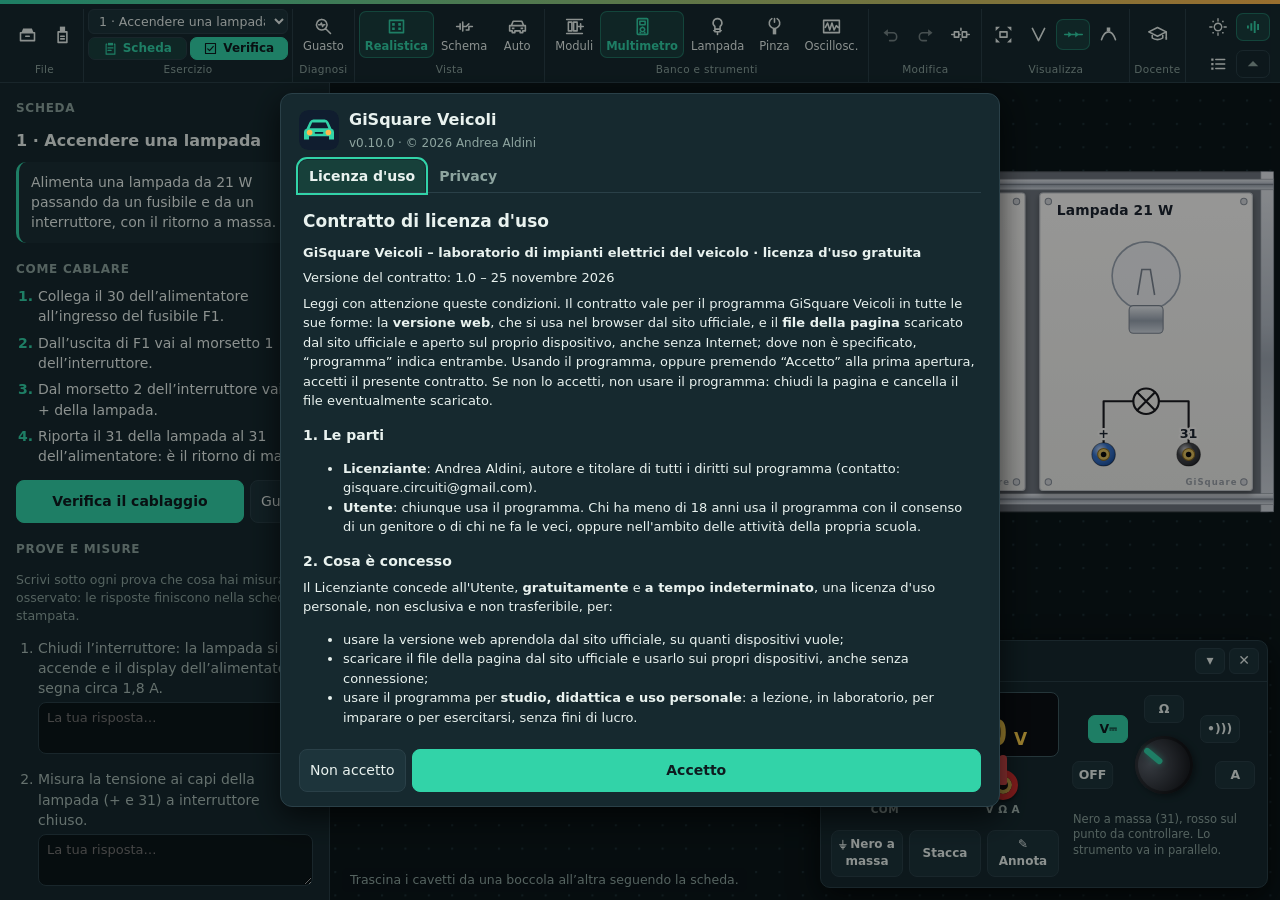
==== app/index.html @ 655cc01d "GiSquare Veicoli 0.10.0: risposte alle prove, oscilloscopio a due canali, suono Co-Authored-By: Clau" ====
<!doctype html>
<html lang="it">
  <head>
<!-- GiSquare Veicoli 0.10.0 · © 2026 Andrea Aldini · Tutti i diritti riservati · Licenza d'uso: LICENSE.md -->
    <meta charset="UTF-8" />
    <meta name="viewport" content="width=device-width, initial-scale=1.0" />
    <title>GiSquare Veicoli</title>
    <script type="module" crossorigin>const _0x54a1e1=_0x36e6;(function(_0x38e511,_0x1a0e41){const _0x8df6f1=_0x36e6,_0x3f7968=_0x38e511();while(!![]){try{const _0x5b4f5c=parseInt(_0x8df6f1(0x7f9))/0x1+-parseInt(_0x8df6f1(0x332))/0x2+-parseInt(_0x8df6f1(0xbd6))/0x3*(parseInt(_0x8df6f1(0x378))/0x4)+-parseInt(_0x8df6f1(0xb23))/0x5*(-parseInt(_0x8df6f1(0xca0))/0x6)+parseInt(_0x8df6f1(0xc8f))/0x7*(parseInt(_0x8df6f1(0x585))/0x8)+-parseInt(_0x8df6f1(0x656))/0x9*(-parseInt(_0x8df6f1(0x963))/0xa)+-parseInt(_0x8df6f1(0x7e3))/0xb;if(_0x5b4f5c===_0x1a0e41)break;else _0x3f7968['push'](_0x3f7968['shift']());}catch(_0x29eff6){_0x3f7968['push'](_0x3f7968['shift']());}}}(_0x425e,0x85eca));var Oo=Object[_0x54a1e1(0x5d2)],qo=(_0x1924e4,_0x3e9d78,_0x54c6f8)=>_0x3e9d78 in _0x1924e4?Oo(_0x1924e4,_0x3e9d78,{'enumerable':!0x0,'configurable':!0x0,'writable':!0x0,'value':_0x54c6f8}):_0x1924e4[_0x3e9d78]=_0x54c6f8,m=(_0x318d1b,_0x186d51,_0x2baa2b)=>qo(_0x318d1b,typeof _0x186d51!=_0x54a1e1(0xb0e)?_0x186d51+'':_0x186d51,_0x2baa2b);function Vo(_0x50da48,_0x5f530d){const _0x4baf3e=_0x54a1e1,_0x1f5e3a=_0x5f530d[_0x4baf3e(0x4ec)],_0x1d2380=_0x50da48[_0x4baf3e(0x8cd)](_0x240d78=>Float64Array[_0x4baf3e(0x34f)](_0x240d78)),_0x89e12=Float64Array[_0x4baf3e(0x34f)](_0x5f530d);for(let _0xc9acdc=0x0;_0xc9acdc<_0x1f5e3a;_0xc9acdc++){let _0x99aff9=_0xc9acdc,_0x2bad2c=Math[_0x4baf3e(0x798)](_0x1d2380[_0xc9acdc][_0xc9acdc]);for(let _0x330eb7=_0xc9acdc+0x1;_0x330eb7<_0x1f5e3a;_0x330eb7++){const _0x3769ce=Math['abs'](_0x1d2380[_0x330eb7][_0xc9acdc]);_0x3769ce>_0x2bad2c&&(_0x2bad2c=_0x3769ce,_0x99aff9=_0x330eb7);}if(_0x2bad2c<1e-300)throw new Error('Matrice\x20singolare:\x20circuito\x20non\x20risolvibile');if(_0x99aff9!==_0xc9acdc){[_0x1d2380[_0xc9acdc],_0x1d2380[_0x99aff9]]=[_0x1d2380[_0x99aff9],_0x1d2380[_0xc9acdc]];const _0x47f796=_0x89e12[_0xc9acdc];_0x89e12[_0xc9acdc]=_0x89e12[_0x99aff9],_0x89e12[_0x99aff9]=_0x47f796;}for(let _0x56a65b=_0xc9acdc+0x1;_0x56a65b<_0x1f5e3a;_0x56a65b++){const _0x5c94a2=_0x1d2380[_0x56a65b][_0xc9acdc]/_0x1d2380[_0xc9acdc][_0xc9acdc];if(_0x5c94a2!==0x0){for(let _0x3cdcd1=_0xc9acdc;_0x3cdcd1<_0x1f5e3a;_0x3cdcd1++)_0x1d2380[_0x56a65b][_0x3cdcd1]-=_0x5c94a2*_0x1d2380[_0xc9acdc][_0x3cdcd1];_0x89e12[_0x56a65b]-=_0x5c94a2*_0x89e12[_0xc9acdc];}}}for(let _0x5c9923=_0x1f5e3a-0x1;_0x5c9923>=0x0;_0x5c9923--){let _0x27b4ee=_0x89e12[_0x5c9923];for(let _0x5d653f=_0x5c9923+0x1;_0x5d653f<_0x1f5e3a;_0x5d653f++)_0x27b4ee-=_0x1d2380[_0x5c9923][_0x5d653f]*_0x89e12[_0x5d653f];_0x89e12[_0x5c9923]=_0x27b4ee/_0x1d2380[_0x5c9923][_0x5c9923];}return _0x89e12;}const Ce='0',No=0x1e;class fa{constructor(_0x27373b=1e-9){const _0x1d652d=_0x54a1e1;m(this,_0x1d652d(0x855),[]),m(this,_0x1d652d(0xade),new Map()),m(this,_0x1d652d(0x700),0x0),this[_0x1d652d(0x6a1)]=_0x27373b;}['aggiungi'](_0x5e2654){const _0x1d9ef9=_0x54a1e1;if(this[_0x1d9ef9(0x855)][_0x1d9ef9(0xaa7)](_0x4009cd=>_0x4009cd['id']===_0x5e2654['id']))throw new Error(_0x1d9ef9(0xa7a)+_0x5e2654['id']);this['componenti'][_0x1d9ef9(0x4cf)](_0x5e2654);for(const _0x598899 of _0x5e2654['nodi'])_0x598899!==Ce&&!this['indici']['has'](_0x598899)&&this[_0x1d9ef9(0xade)]['set'](_0x598899,this['indici'][_0x1d9ef9(0x258)]);return _0x5e2654;}get[_0x54a1e1(0x4ba)](){const _0x2d2d33=_0x54a1e1;let _0x197c22=0x1/0x0;for(const _0x5aba36 of this[_0x2d2d33(0x855)])_0x5aba36[_0x2d2d33(0x4ba)]&&_0x5aba36[_0x2d2d33(0x4ba)]<_0x197c22&&(_0x197c22=_0x5aba36[_0x2d2d33(0x4ba)]);return _0x197c22;}get[_0x54a1e1(0x769)](){const _0x34a983=_0x54a1e1;return[Ce,...this[_0x34a983(0xade)][_0x34a983(0xc65)]()];}[_0x54a1e1(0xc26)](_0x4fdeed){const _0x25504d=_0x54a1e1;return _0x4fdeed===Ce||this['indici'][_0x25504d(0xc8b)](_0x4fdeed);}[_0x54a1e1(0x834)](_0x42c19e){const _0x13418d=_0x54a1e1,_0xb15fd4=this['componenti']['find'](_0xec1b=>_0xec1b['id']===_0x42c19e);if(!_0xb15fd4)throw new Error(_0x13418d(0x5e8)+_0x42c19e);return _0xb15fd4;}[_0x54a1e1(0x992)](_0x153283=[]){const _0x176072=_0x54a1e1,_0x31c8e2=_0xd8ca23=>{const _0x58c17e=_0x36e6;if(_0xd8ca23===Ce)return-0x1;const _0x20a3b5=this[_0x58c17e(0xade)][_0x58c17e(0xa5b)](_0xd8ca23);if(_0x20a3b5===void 0x0)throw new Error('Nodo\x20sconosciuto:\x20'+_0xd8ca23);return _0x20a3b5;};for(const _0x442fb9 of _0x153283)for(const _0x4e139e of _0x442fb9[_0x176072(0x769)])_0x31c8e2(_0x4e139e);const _0x5d740c=this[_0x176072(0xade)][_0x176072(0x258)],_0x8b35bb=[...this['componenti'],..._0x153283],_0x5c327d=_0x8b35bb[_0x176072(0x5f2)](_0x544bf0=>_0x544bf0['correggi']);let _0x1ebf5d=()=>0x0;for(let _0x9ed4fb=0x0;_0x9ed4fb<No;_0x9ed4fb++){_0x1ebf5d=this['soluzione'](_0x5d740c,_0x8b35bb,_0x31c8e2);let _0xa987d1=!0x1;for(const _0x2ca08d of _0x5c327d)_0x2ca08d[_0x176072(0x452)](_0x1ebf5d)&&(_0xa987d1=!0x0);if(!_0xa987d1)break;}return _0x1ebf5d;}[_0x54a1e1(0xbf0)](_0x20e84b,_0x40701b,_0x1528f3){const _0x4c2092=_0x54a1e1,_0x15e14e=Array[_0x4c2092(0x34f)]({'length':_0x20e84b},()=>new Float64Array(_0x20e84b)),_0x7c8226=new Float64Array(_0x20e84b),_0xc98d86={'conduttanza'(_0x375755,_0xa08ce6,_0x49f2b3){const _0x40bd3e=_0x1528f3(_0x375755),_0x219e1c=_0x1528f3(_0xa08ce6);_0x40bd3e>=0x0&&(_0x15e14e[_0x40bd3e][_0x40bd3e]+=_0x49f2b3),_0x219e1c>=0x0&&(_0x15e14e[_0x219e1c][_0x219e1c]+=_0x49f2b3),_0x40bd3e>=0x0&&_0x219e1c>=0x0&&(_0x15e14e[_0x40bd3e][_0x219e1c]-=_0x49f2b3,_0x15e14e[_0x219e1c][_0x40bd3e]-=_0x49f2b3);},'inietta'(_0x2fb267,_0x229862){const _0x8a32be=_0x1528f3(_0x2fb267);_0x8a32be>=0x0&&(_0x7c8226[_0x8a32be]+=_0x229862);}};for(let _0x2ec737=0x0;_0x2ec737<_0x20e84b;_0x2ec737++)_0x15e14e[_0x2ec737][_0x2ec737]+=this[_0x4c2092(0x6a1)];for(const _0x224f19 of _0x40701b)_0x224f19[_0x4c2092(0x4e0)](_0xc98d86);const _0xe3931=_0x20e84b>0x0?Vo(_0x15e14e,_0x7c8226):new Float64Array(0x0);return _0x3b52f7=>{const _0x472a0e=_0x1528f3(_0x3b52f7);return _0x472a0e<0x0?0x0:_0xe3931[_0x472a0e];};}[_0x54a1e1(0x53e)](_0x397993,_0x556003=[]){const _0x330d1f=_0x54a1e1;var _0x48e244,_0x349b3a;const _0x3f82cd=this[_0x330d1f(0x992)](_0x556003);for(const _0x5a83f8 of this[_0x330d1f(0x855)])(_0x48e244=_0x5a83f8['aggiorna'])==null||_0x48e244['call'](_0x5a83f8,_0x397993,_0x3f82cd);for(const _0x1da271 of _0x556003)(_0x349b3a=_0x1da271['aggiorna'])==null||_0x349b3a[_0x330d1f(0x31e)](_0x1da271,_0x397993,_0x3f82cd);return this[_0x330d1f(0x700)]+=_0x397993,_0x3f82cd;}}function _0x36e6(_0x190272,_0x29c282){const _0x425e43=_0x425e();return _0x36e6=function(_0x36e694,_0x4186eb){_0x36e694=_0x36e694-0x116;let _0x3f63b9=_0x425e43[_0x36e694];if(_0x36e6['pkczPf']===undefined){var _0x33b9d7=function(_0x1924e4){const _0x3e9d78='abcdefghijklmnopqrstuvwxyzABCDEFGHIJKLMNOPQRSTUVWXYZ0123456789+/=';let _0x54c6f8='',_0x318d1b='';for(let _0x186d51=0x0,_0x2baa2b,_0x50da48,_0x5f530d=0x0;_0x50da48=_0x1924e4['charAt'](_0x5f530d++);~_0x50da48&&(_0x2baa2b=_0x186d51%0x4?_0x2baa2b*0x40+_0x50da48:_0x50da48,_0x186d51++%0x4)?_0x54c6f8+=String['fromCharCode'](0xff&_0x2baa2b>>(-0x2*_0x186d51&0x6)):0x0){_0x50da48=_0x3e9d78['indexOf'](_0x50da48);}for(let _0x1f5e3a=0x0,_0x1d2380=_0x54c6f8['length'];_0x1f5e3a<_0x1d2380;_0x1f5e3a++){_0x318d1b+='%'+('00'+_0x54c6f8['charCodeAt'](_0x1f5e3a)['toString'](0x10))['slice'](-0x2);}return decodeURIComponent(_0x318d1b);};_0x36e6['hfVIqt']=_0x33b9d7,_0x190272=arguments,_0x36e6['pkczPf']=!![];}const _0x3c25be=_0x425e43[0x0],_0xb0116c=_0x36e694+_0x3c25be,_0x5cc8e6=_0x190272[_0xb0116c];return!_0x5cc8e6?(_0x3f63b9=_0x36e6['hfVIqt'](_0x3f63b9),_0x190272[_0xb0116c]=_0x3f63b9):_0x3f63b9=_0x5cc8e6,_0x3f63b9;},_0x36e6(_0x190272,_0x29c282);}const J=1e-12;class ai{constructor(_0x25cb50,_0x1f97e5,_0xb56230){this['id']=_0x25cb50,this['a']=_0x1f97e5,this['b']=_0xb56230;}get['nodi'](){return[this['a'],this['b']];}[_0x54a1e1(0x4e0)](_0x2e1a17){const _0x25d829=_0x54a1e1;_0x2e1a17['conduttanza'](this['a'],this['b'],this[_0x25d829(0x9a9)]());}['corrente'](_0x3251e3){const _0x32fa6b=_0x54a1e1;return(_0x3251e3(this['a'])-_0x3251e3(this['b']))*this[_0x32fa6b(0x9a9)]();}}function _0x425e(){const _0x5716f0=['CM90yxrLkdmYidGXnca0odCP','yxv0BY1SzxzH','[base64]','DhjHBNnSyxrLkdaGltiP','su5wlKHwkW','ntyGzgvSBokaMwLUDgvYCNv0Dg9YzsbSDwnP','CgXHEwjHy2TsyxrL','yw5UDwXSyq','yM9Jy29SyvnVDhrVu2nOzxjTBW','rKfstY1ewa','yMfUy28','twfZC2u6igjHDhrLCMLHigrHideYifySihbHy2nVlcbPBNzLCNrLCIbLierdlurdigfSidmXlIbm4OczywX0ysb0zw5ZAw9UzsbPBNzLy2uGW6GGAxnVBgf0ysbKywXSysbJyxjYB3P6zxjPys4','q29UigXHigzYzwnJAweGAw5ZzxjPDgeGC3vSidq5ysbZAsbTAxn1CMfUBYbZzw1WCMuGmcbwicHHBgZIGjLVC2nPBgXVC2nVCgLVig5LC3n1BIbPBxb1BhnVks4','[base64]','y3jLyq','CgL1','twLZDxjHigLSidq5ysbJB24GAwWGBxvSDgLTzxrYBYbPBIbwoIbSysbSzxr0DxjHignHBwjPysbHig9NBMKGBgfTCgvNz2LVlG','BgLUAW','y2XPy2nHyMLSzq','zMvYBw8GzNvVCMKGCMLWB3nV','DgvTCa','twLZDxjHigXHihrLBNnPB25Lihn1BcbhmsbHidiWiguGysa5mcdcSem6ignHBwjPysbWzxjJAmoPigLSihnLBNnVCMuGzsbSBYbZDhj1BwvUDg8GzM9YBwfUBYb1BIbWyxj0AxrVCMuU','pgGZpLjLz2LZDhjVigrLBgXLig1PC3vYztWVAdm+','w2rHDgeTy29Tyw5KB10','tteWidrHnIa2idaGmsaWic4WmsaWie0Xnc41ide0lJvmmJaGmJaGttCGmtbOnG','C2v0uhjVCgvYDhK','lMvSzw5JBY1NDwfZDgK','DxnJAxrHqwnJzxnH','su5huKvtu08','CgfYC2u','z1rLBNnPB25P','[base64]','ideWmca5ocK','Cg9ZDg8TzM9Uzg8','i2zMyZG1nW','igXHBxbLz2DPyw5VihbPW7KGDMvSB2nPigrLBcbUB3jTywXLlG','pc9ZCgfUpJXIigLKpsj0zw1WBY12zxjPzMLJysi+','u3vSignYDxnJB3r0BYbHihnPBMLZDhjHigrLBcb2B2XHBNrLlcbVChb1CMuGC3vSBgeGBgv2ysbKzwWGzgv2Aw9SDwnPlG','BMfTzwrjDgvT','yMf0DgvYAweTC29SzMf0yxrH','q0Xbq1nptI4R','u29ZDgL0DwLYzsaOzsbWCM9NCMfTBwfYzsKGBgeGy2vUDhjHBgLUytSGChjPBweGDMvYAwzPy2fYzsbJAguGBM9UignPihnPysb1BIbJB3j0BYbZDwWGy2LYy3vPDg8GzgvSBgeGBgfTCgfKysbJAguGBokaMwfIyMLHigrHBM5Lz2DPyxrHlG','pc9WpJWVzgv0ywLSCZ4','iI8+','z2v0ug9PBNrbDeXLBMD0Aa','zw50CMLLCW','yxr0ywnJBW','q29UigXHihbPBNPHignVBMzYB250ysbSysbJB3jYzw50zsbZDwWGy2f2BYa0ocSGzgvSierdlurdiguGCxvLBgXHihn1BcaXmIS6igeGCgfYAxtdOcbKAsbWB3rLBNPHlcbHidq4ifyGBgeGy29YCMvUDguGW6GGy2LYy2eGDw4GCxvHCNrVlG','Aw5JBhvKzxm','icaGqIa','AwnVBMeTC3bPysbPy29Uys1Iyxr0zxjPyq','DgvTyq','u3vSigjYywnJAw9SBYbKzwXSysbWB3j0ysbVihn1BgXHignVBNnVBguGy2vUDhjHBguU','CMvSzq','yxv0BY1NCMLNBgLH','q29Tyw5KAq','rg9WBYbSysbTzxnZysbPBIbZAwn1CMv6EMeSigXHihnWAw5HigrPihnLCNzPEMLVihrVBhrHigrHBcb2zwLJB2XViguGBwLZDxjHDgeGAw4GZQKGC2vNBMeGWQTptmk7igLUDMvJzsbKAsbXDwfZAsaWim6PlG','Cg9YDge','tgeGDMvUDg9SysbUB24Gz2LYysbLigLSigz1C2LIAwXLigrLBgXHihzLBNrVBgeGyNj1y2LHigrPig51B3zVigfWCgvUysbZB3n0Axr1AxrVlG','lMXLz2fSzs10zxn0BW','nJm5ndvcD0H3Cg0','C2HVD1nHDMvgAwXLugLJA2vY','q29UDgf0Dg8GntzHigrLBcbKzxzPB2X1y2KGzgLMzxr0B3nV','Ahr0Chm6lY9NAxnXDwfYzwnPCMn1AxrPlMDPDgH1yI5PBY9hAvnXDwfYzvzLAwnVBgKVyxbWlW','Bw92zvrV','q29Tyw5KysbHBMfIyMfNBgLHBNrPiguGywjIywDSAwfUDgKGy29Uigr1zsbYzwZdQdOGBokaMwLUDgvYCNv0Dg9YzsbSDwnPiguGAwWGzgv2Aw9SDwnPihbVCNrHBM8GC29SBYbSysbJB3jYzw50zsbKzwXSzsbIB2jPBMuU','twfUy2eGDw4Gy29SBgvNyw1LBNrVoIa','tteXmIWXmJiGtde1mcWXmJi','tfvdss4Zma','B21ICMe','qMXVy2nOzxr0BYbKAsbHy2nLBNnPB25L','Cg9PBNrLCKLK','sw50zxjYDxr0B3jLigDLBMvYAwnVigeGzhvLihbVC2L6Aw9UAtOGy2XPyYbWzxiGyxbYAxjLig8Gy2HPDwrLCMuU','B2nJDxbHDg8','cIaGicaGidXKAxyGy2XHC3m9iNnJAgvKys1HDxrVlxrLC3rHiJ48yJ4','u3bPysbKAsbYAwnHCMLJyq','BgLIzxjV','z2L1','tti0la','AuLUz3jLC3nV','y29TChm','[base64]','q29Tyw5KBYb0zxjNAwnYAxn0ywXSBW','ieW2mcWXotyGtdG4lde5nIbnmteYlde5nIbmmtqWlde5nIbmmtqWla','lMnOAxvKAsWGlNbVC3rVlcaUyw5LBgXVlwfNz2fUy2LVlcaUC2vNBM8TCgLUEMe','uMnHCMLJyq','C29SDxPPB25L','C3bSAxq','[base64]','BLjewq','sZeUmZa','y2fYyNvYyw50zq','ywX0zxjUyxrVCMu','y2XHy3nVBI1ZCgLYywXL','DhjHBNnSyxrLka','i2rSzY1NDwfZDgK','C2nHDg9Syq','Bwv0yuTLEq','uMvZAxn0zw56ysbKAsbWCMvJyxjPy2eGAw50zxjYB3r0yq','twfUB2rVCgvYysaO','yxv0BY1JB3bYAw1VENPV','CxvHBMrVqw5UB3rH','ywDNAxvUz2K','zMLSzq','y29UC2vNBMe','y2f2BY1IB3jKBW','ywXPBwvUDgf0B3jL','uJuZqG','i3nLBc1JB21WB25LBNrL','CMvMu3rYDw1LBNrP','qsbWDwXZyw50zsbYAwXHC2nPyxrVig1PC3vYysbnmsbLie0YihjPC3bLDhrVigeGBwfZC2e6idaGvIbZDsbLBNrYyw1IAs4GswWGBw90B3jLimoOignVCNrVy2LYy3vPDgf0BYbHig1HC3nHiguGCMvZDgeGzNjLBMf0BY4','DgvYBw8','r1nwlq','u29ZDgL0DwLYzsbS4Oczyxz2AxnHDg9YzsbHy3vZDgLJBY4','q29UDgLUDwL0W6a','DgLWAq','Bw9ZDhjHu2nOzwrH','C3bPBM90Dg8','q29UigLSihrLCM1Vy29UDgf0Dg8Gy2HPDxnVlcbZDwWGkYbKzwXSysb2zw50B2XHignPihnVBM8GmtiGvIbLigLSidmXimoOigeGBwfZC2eU','zgvZy3jPDMLoB2rV','quLs4OIs','i2j0BI1Zy2HLzge','lMXPCY1VCMu','BgLUzwfYr3jHzgLLBNq','tteYnsWYmdaGtde0msWXnZa','pc9ZCgfUpJXZCgfUignSyxnZpsj0lxn1BIi+','i2j0BI10zw1H','ttiGmtjOmYbnnsa5Adv2nKG1EIbnmtaGmtjOms41ie0YmIaXmMGTmYbnmtqGowG1DJzOltv6ie0XmI41idD2ltiGtteYlJuGmtL2lti','C3rYB2TLuMvJDa','yxv0BY1IBg9Jy2HLDhrV','twfZC2eGzgvSBgeGBgfTCgfKysbVC3nPzgf0yq','CgXHC3rPy2e','iZbJodu5oq','[base64]','DxnJAxrHqxr0AxzH','ttmWlde0mcbmmZaSnJiGutmYldqWidyWldm4ieWXnZaSmZGGtde3mcWXndaGwG','q29UzMvYBwfYzsbJB24GAwWGy29TChjLC3nPBwv0CM8GzsbSysbWCM92ysbKAsb0zw51DgeGC3vSignPBgLUzhjVlcbWB2KGCMLWyxjHCMuGBgeGCgfYDguGBwvJy2fUAwnHoIbMyxnJzsWGDMfSDM9SzsbVigD1yxjUAxPPB25LigrLBgXHihrLC3rHlG','DMfSB3jLlxrLBNnPB25L','rLvtlJnI','Dg9NBgKTy2f2Aq','AgfoB2rV','DMfSDwvZ','uMLWB3j0ysbHig1HC3nHigLSig1VDg9YAw5VicHJyxjJyxnZysKGzsbPBcbTB3rVCMuU','Dgf1q2fYAwnH','sZeUodu','4PYuierPywDUB3nPignVCNjLDhrHoIb0CM92yxrPihr1DhrPigKG','i2fLm2vJoq','ywnJzxnV','q2fIBgfNz2LViguGCg9PigrPywDUB3nP','DMLICMe','uMvSW6G','zMLSBa','msbZ','ms80','C2vSzxPPB25HDg8','swWGCxvHzhjVihnLz25HBgeGWQTPBNrLCMjSB2nJBYbivKLmigfWzxj0B8k7igfUy2HLignVBIb0Dxr0AsbPignHDMKGyxjHBMnPB25PignVBgXLz2f0As4','vgvYBwLUyxjLigXHihzLCMLMAwnHpW','C3rYAw5N','C3bVC3rHrxn0CMvTBW','zgLZzwDUyq','yNj1y2LHDg8','qKnnlKuX','z3vHC3rPug9ZC2LIAwXP','zgvSBokaMwLUDgvYCNv0Dg9YzsbKzwXSBYbZDg9W','ufvmu0fmwI4Zmq','zgvSBg8GC3rVCa','z2v0vg90ywXmzw5NDgG','CgLUEMeTz2fUyxnJAwe','C2nHzhv0yq','y2f2Aq','BwfZC2e','idaP','Bw9KBW','Dg9NBgLhDwfZDg8','ugLUEMeGyw1WzxjVBwv0CMLJyq','y29Tyw5KBY10zxjNAq','pc9WpGOGicaGica8Adq+q29TzsbZAsb0CM92ytWVAdq+phvSpG','ttuGnwW3ide0idCTmtq','rLjftK8','revwsu8UntzI','swWGCxvHzhjVihnLz25HBgeGWQTNDwfZDg8GzgKGAxnVBgfTzw50B8k7lG','iZHHnwnMnG','zgvMCW','reneqY5jtI0','yMf0Dc10zxn0BW','4PYuienHyMXHz2DPBYbJB3jYzxr0BW','ignHDMv0DgKGzgfSigjHBMnVpYbjig1VzhvSAsbYzxn0yw5Vig1VBNrHDgKGzsbWDw9PihnLBxbYzsbHBM51BgXHCMuU','Aw5Uzxjive1m','C2vUC29Yzs10zw1WlwnVCNrV','ywX0lxjHz2DPBW','DMvYC2LVBMvgB3jTyxrV','B3nJlwiTCgLUEMe','z3yTCMLZCg9ZDgu6','qwXPBwvUDgeGDw5HigXHBxbHzgeGzgeGmJeGvYbWyxnZyw5KBYbKysb1BIbMDxnPyMLSzsbLigrHihvUigLUDgvYCNv0Dg9YzsWGy29UigLSihjPDg9YBM8GysbTyxnZys4','vfjbu0njtKfutW','Cg9ZDg8TCgL1','swWGCMvZDg8GzgvSignPCMn1AxrVimoOigj1B25VoIbKyw5KBYbPBcbWB3nPDgL2BYbKAxjLDhrHBwvUDguGywXS4OczDxnJAxrHignVBIb1BIbJyxzLDhrVlcbS4OczDxrPBgL6EMf0B3jLigz1BNPPB25HlG','ywX0lwnVCNbV','CgXHzM8TBgvUDgu','Dg9NBgLuDxr0AuLdyxzP','pc9VChrPB24+','CMvJDa','ttG2mIW1mJqGtdG2mIW4nZy','A2v5CW','iIbHBhq9iIi+ieDPu3f1yxjLifzLAwnVBgKGDG','y29UDgf0DgLcCNvJAwf0Aq','uZfW','u3bPysbHyMjHz2XPyw50AsbIBhuGkdu2ysKGzsbZCgLLigzYzwnJzsb2zxjKAsbZAw5PC3rYysaOtcKGzsbKzxn0CMeGkfiPlcaXldiGvY4GtwfZC2eGy29TDw5LidmXlG','pc9WpJX0zxH0yxjLysbJBgfZCZ0ICMLZCg9ZDgeIigrHDgeTAZ0I','w2rHDgeTBv0','CMvWBgfJzvn0yxrL','ttiWldeYmIbmmZqSmtiYie03mcWXmJiGtdeXmIWXmJiGtte1mcWXmJiGtde3nIWXmJiGtde3nIWXntiGtduWlde1mG','u29UzgeGqsbKzwXS4OczB3nJAwXSB3nJB3bPBW','y2fIBgfNz2LV','pha+','C3vSigjHBMnVigpIGjNdQcb1BIbZB2XVig5Vzg8Gq0fo','Cg90zw56yq','zM9YrwfJAa','CMLWzxrP','zgvSBgeGBgfTCgfKyq','mI1KAwDPDa','rLjfq0nflJq5yq','pc91Bd4kicaGicaGica','ywX0lwzLCML0B2LH','sZuZqG','C29UzgeGqG','swWGy29SBgvNyw1LBNrVigrPig1HC3nHia','BgfTCgfKys1TyxnZyq','lMPZB24SyxbWBgLJyxrPB24VANnVBG','zMXHDe1HCa','C2vUC29Yzs10zw1W','Bg9NBW','zxHWB25LBNrPywXsyw1Wvg9wywX1zuf0vgLTzq','Bw90B3jLlwfSEMfJCMLZDgfSBg8','q29UDgf0Dg8GC2LUAxn0CM8GzgvSBgeGBgv2ysbMCMvJy2uGzgLMzxr0B3nV','vg9NBgKGDw4Gy2f2BYbHCMfUy2LVBMuGzsbYAxbYB3zHoIbS4OczAw50zxjIBg9Jy28GW6GGyxbLCNrViguGAwWGCgfJy28GBM9UihzHigLUifjfqurzlG','DhjPBuvUza','vg9NBgKGBgeGC3bPBMeGzgKGC2vYDML6Aw8GzgfSihbHy2nViguGDgLLBMLSysbJB24GDguU','lMrVy2vUDguTCMLWzxrP','BM9KAsbZCgvUDgK6ig1HBMnHigZIGjLHBgLTzw50yxPPB25L','q29UigXHihrLBxbLCMf0DxjHigfSDgeSigLSihrLCM1Vy29UDgf0Dg8GBwLZDxjHDg8GAw4GZQKGC2vNBMeGWQTptmk7igLUDMvJzsbKAsbXDwfZAsaWim6PlG','AgfZ','y2f0B2rV','q29UigLSignVBwfUzg8GC3uGmcbLigXLihnWyxP6B2XLigz1B3jPihjPCg9ZBYWGC3vSiduZzsbKzwWGBw90B3jPBM8Gy2KGC29UBYaWifyGAw52zwnLigrPideYifyU','y2fTBwe','mZvOwwLQBwi','C3rHCNrZv2L0Aa','Cg9ZDgK','ttqGnwGXnNyXneG0EG','AgvPz2H0','swWGyMfUy28GAgeGBw9KAwzPy2HLig5VBIbZywX2yxrLlIbbChjPCMuGy29TDw5XDwuGDw4GywX0CM8GzMLSzt8','CMfKAwf0B3jL','yMvMB3jLzw5K','revwsu8Unty','y29UzMLYBq','z3vHC3rH','Dg9NBgK','z0D1AwrH','C3bLBNrV','rgv2Aw9SDwnP','mcdcTYbWyxjJAgvNz2LV','qxbYAsbS4OczAw50zxjYDxr0B3jLiguGBwLZDxjHigzYysbPihn1B2KGzhvLig1VCNnLDhrPoIb0CM92Asb0Dxr0ysbSysb0zw5ZAw9UzsbKzwXSysbIyxr0zxjPys4','mJrfCfLxuwK','uZu2','yxv0BY1YAwzSzxnZBW','BwvZC2fNz2LV','lMXLz2fSzs1YAwzPDxrV','CgvYAw9KBW','[base64]','C2vSzxPPB25HDge','CMf0Aw8','DMLVBge','ieWZnsWXotyGtdGWlde5nIbmodaS','B3v0','CMDIysGYntuSidu5lca1osWG','ldCWieW','imk3ihrLBNrHDgL2Asa','ttuGmtfSmI01AdeWBdiGnsbnmYaXmwGXohy2Ac0ZDJjOltn2ltjioxyYsdz2ltjim3O','ntaGjq','z3jPChbHDg8','yNv0Dg9U','zMfYBY1JB3jWBW','u29ZDgL0DwLYzsbSysbWB21WysbSyxzHDMv0CM8U','ChvUDgfSzsbUzxjV','vevnuc5h','DgvUDgf0AxzP','tte3nIW','[base64]','yxjJBY1VAW','CgvKywXL','ifCGysaXmIbwihn1ihbVCNrHBgfTCgfKys4GqsbMCMvKzg8GBgeGCMvZAxn0zw56ysddQcbJAxjJysb1BIbKB2rPy2vZAw1VigrPihf1zwXSysbHignHBgrVlG','q29SBgvNysbPBcaZmcbKzwXS4OczywXPBwvUDgf0B3jLigfSBokaMwLUz3jLC3nVigrLBcbMDxnPyMLSzsbgms4','q09su0e','twLZDxjHigXHihrLBNnPB25Lihn1BcaXnsbJB24GBgeGy2HPyxzLihn1idaGzsbZDsbjlG','C3bVC3rHBMrVigXHigXLDMeGz2XPigfIyMfNBgLHBNrPig5VBIbYAwnLDM9UBYbPBcbJB21HBMrVoYbPBcbSyw1WzwDNAw8GDxnHihvUigfSDhjVignVBNrHDhrViguGzNvUEMLVBMeU','C3vVBMe','ttGWlde2mIbmodaSmtuYieWZnsWXntiGtdm1lde3mcbnmZuSmtG2ieWZnsW','y2XPCfbHDgG','ldeYosbm','D3jPDgu','u1uGzgvSBgeGChvSC2fUDgLLCMe','pc9KAxy+cIaGicaGicaGpgj1DhrVBIb0ExbLpsjIDxr0B24IignSyxnZpsjWzxjPy29SBYiGzgf0ys1HEJ0IDg9NBgKIpG','rKfoquXflury','i2j0BI1HChjP','BJuZyG','iZnHm2q0mW','x19Fx19Fx18','[base64]','ywXIzxjV','i2zMzJzKoa','Aw50zxjYB3r0BW','iZaWma','ttG3mcW1mZaGuteWmdaSntyWideWotySntGWie04nZaSodCWifeXmdaWldG0mcaXmdK2ldGYmcbnodGWldCWmcbmmteWmcW3mda','q29UC2vNBMeGBgeGDMvYAwzPy2e','rgfSide1igrLBcbIBg9Jy2HLDhrVigfSAw1LBNrHigXHihnWAweGzgKGCMLJyxjPy2e7igZIGjLHBhrYBYbJyxbVigrLBgXHihnWAweGDMeGywWGrcSGzgvSBokaMwfSDgvYBMf0B3jLlG','ieWXnZaSmtmYieW5nIWXmZiGtty0lde3mcbmnJqSmtuWie05nIWXnZaGtdK2ldeZmIbnmta5lde3mcbmmta5lde1mcbnmtqXlde3mcbmmtqXldeZmIbnodaS','[base64]','Cg9TCgeTBgf2yxzLDhjV','C2nYB2XSvg9W','pgGYpLbYB3zLiguGBwLZDxjLoIbYAxnWB3n0ztWVAdi+','4PAYihnHBgu','qw5HyMiU','zMfUywXLlxn0B3a','q2fIBgeGy29TzsbUzwXS4OczzxnLCMnPEMLVidK6idmWigrLBgXHigjHDhrLCMLHigfSig1VDg9YAw5ViguGywWGyMXVy2nOzxr0BYWGntaGzgvSigjSB2nJAgv0Dg8GywWGntaGzgvSig1VDg9YAw5VlcaXnsbHBcbTB3rVCMuSig1HC3nLigfSidmXlG','C3rVCc1JB250yxr0BW','lcbUzxjVihn1ia','y2XHC3nmAxn0','q29Tyw5KysbPBcbJBgfJC29UignVBIb1BIbYzwZdQdOGAwWGChvSC2fUDguGy2HPDwrLigeGBwfZC2eGBgeGyM9IAw5HlcbPBcbJB250yxr0BYbKzwWGCMvSW6GGCg9YDgeGBgeGy29YCMvUDguGzgvSignSywnZB24U','yxv0BY1XDwfKCM8','Aw52ywXPzge','BMvZC3vUysbKAwzMzxjLBNPHigzYysbdqu4TscbLienbtI1m','tteYidnHnsa1idaGmcaWltmGoxyZAdz2ltnHnsa1idaGmcaWltmToxOGttKGmtvOnNyZsdL6ie0XmIaXohyZ','sw4Gyxz2AwfTzw50BYbSysb0zw5ZAw9UzsbZy2vUzguGC290Dg8Gz2XPidGGvIaODw5HigjHDhrLCMLHigj1B25HihjLC3rHigLUDg9YBM8GywKGosW1ifyPoIddQcbSysbWCM92ysbZB3r0BYbJyxjPy28U','rJeGywXPBwvUDgeGAsbJB21HBMrPoIbPBcaZmcbKzwXS4OczAw50zxjYDxr0B3jLigX1y2KGzsbPBcaZmcbKzwWGzgv2Aw9SDwnPicHSyw1WzwDNAw8PlG','ywX0BW','zxjYB3jP','BwvZC2fNzq','tsaZFG','q2HPDwrPihbYAw1HigXHihbPBNPHihn1ihvUignHDMv0Dg8U','Aw5PzxPPB25LrxnJBhvZyq','q29UigLSignVBwfUzg8GC3bLBNrVlcbZDwXS4OczodyGy2KGC29UBYaWifyGBweGC3vSBokaMtG3igpIGjNdQcbSysb0zw5ZAw9UzsbKAsbIyxr0zxjPys4','ttuGmtbSmI01AdeWBdiGnxO','icaGrKvstu8','vhjHC2nPBMeGCgvYihnWB3n0yxjSBYbZDsb1BUkaMwfSDhjHigjVy2nVBge7igXHC2nPywXVigz1B3jPigrHBgXLigjVy2nVBguGCgvYihjPCg9YDgfYBg8GywXSBYbZDhj1BwvUDg8U','ihn1ihvUysbIB2nJB2XHicHVChb1CMuGy2XPyYbXDwKGzsbWB2KGy2XPyYbZDwXSysbIB2nJB2XHkq','ntnL','icHMyxr0BYK','ywDNAw9YBMfqAw56yq','zMveCM9Wu2HHzg93','C3bPBMeTzNvZAwjPBgu','q29UigLSignVBwfUzg8GC3uGssbZDwWGntmGy2KGC29UBYaXmIbwiguGAwWGmZeGW6GGysbTyxnZysWGBweGAwWGBw90B3jPBM8GBM9UigDPCMeU','idaG','BhvJAq','ywDVlxbLCM5V','BLn5BMm','iZnMnZrJnW','zMfUywXLlwzYzwnJAwe','yxv0BY12zw50B2XH','[base64]','BgfTys10zxn0yq','zw5LCMDPyq','Aw5Zzxj0qwrQywnLBNrive1m','ieWXnZaSmta0ie0ZmcW','ueLoihnIywDSAwf0BY4','[base64]','C2vSzwn0Aw9Urw5K','4PYuihrYB3zHDg8','tte2ideWsdLHnca0idaGmcaWltqGnhyXytqGncaWidaGmca0idrOna','twfUy2eGAwWGBw9KDwXVia','ywrPDG','C2nHCMLJyuf0DgL2yq','u3uGrcSGC2KGBwLZDxjHBM8Gy2LYy2eGmtiGvIaOyxjYAxzHBM8GzgfSBgeGC3bPysbZzw56ysbWyxnZyxjLignVCNjLBNrLksbPBNzLy2uGzgKGCg9JAgKGDM9SDc4','[base64]','lMXPCY1YAwnHBwjPBW','x19Fx19Fx19Fx19Fx19Fx19Fx19Fx18','Aw1WB3n0yuXHBxbHzge','swWGqISGzgvSBokaMwfSDgvYBMf0B3jLihzHigfSidmWigrLBgXHigjHDhrLCMLHoIddQcbSysbSAw5LysbKAsbYAwnHCMLJys4','pc9ZCgfUpG','C3rYDw1LBNrVlxf1ywrYyw50zq','ug9YDgeGAwWGmZaGzgvSBgeGyMf0DgvYAweGywWGmZaGzgvSig1VDg9YAw5VoIddQcbPBcbJyxzVigDYB3nZBYWGCxvLBgXVignOzsbWB3j0ysbSysbJB3jYzw50zsbKAsbHDNzPyw1LBNrVlG','q+kaMCoOigDPW6aGDw5HihzLCMLMAwnHigLUignVCNnVlIbjBML6AwfYBMuGDw7IGjLHBhrYyt8','yMf0DgvYAweTBw9YC2v0Dg8','uMvZAxn0zw56yq','y29TChjLC3nPB25Llq','pc9KAxy+pc9Zzwn0Aw9UpG','CMLZzxj2yujHC3nV','imk3ihnJAgvKysbNzw5LCMf0ysbKywWGC2LTDwXHDg9YztWVzM9VDgvYpG','pgrPDIbJBgfZCZ0IC2nOzwrHlwf1Dg8Ty29Tyw5KBYi+','z1n0CNvTzw50Aq','tte4mcWXmcbmmtKWldiWie0XotaSmtaGtde4mcWYma','ideWmca4ocK','zgLZCgXHEs1Wyw5UzwXSBW','vevou0LptKvFuKvht0Xbvee','DML0zsbYzwfSzq','C2vJDgLVBG','su5urvjnlJq5','tgeGCg9TCgeGzgvSigXHDMf2zxrYBYddQcbIBg9Jy2f0ysaOC3bVCMnVig8GBgLXDwLKBYbNzwXHDg8GBMvSBgeGz2LYyw50zsK6igLSig1VDg9YzsbYAwnLDMuGDgvUC2LVBMuGBweGCMvZDgeGzMvYBw8GzsbHC3nVCMjLigXHignVCNjLBNrLigrPihn0ywXSBY4','BhvJAwrV','l2vJyW','mtqSmIbw','ieWXmJuSmJe0ieWXnZaSmJe0ieWXnZaS','yxv0BY12B2nL','ywDNAxvUz2LdyxzV','AxjYzwDVBgfYzq','Aw5nyw5V','zNvZAwjPBgu','rNvZAwjPBguGz2vUzxjHBgu6ihnLimoOigjYDwnPyxrVlcbJBgLJihbLCIbZB3n0Axr1AxjSBW','q2f2zxr0BYb0B2X0BY4Gqw5UDwXSysbWzxiGCMLTzxr0zxjSBY4','u1rpuc41na','tgfTCgfKysbKzwXSysbWBgfMB25PzxjHigLUDgvYCM90Dge','ueXbrK8','BwvTB3jPENPH','uL9uru5vvee','swWGCMvSW6GGysbJAxjJDwL0BYbZCgvUDg8GW6GGyNvVBM86igXHigjVyMLUysbMCMeGodyGzsa4nsbTAxn1CMeGy2LYy2eGodaGZQKU','rNjLBMfUzg8GBM9UihnPigfJy2vUzguGBMvZC3vUysbSDwnLigrPigfYCMvZDg8U','BwLZDxjHlxbT','Axn0yw56yq','[base64]','rKfstY1ewc41nMi','mtqWjq','tokaMwfUywjIywDSAwfUDguG','z0jVyMLUyq','oIbPBcbKB2nLBNrLigXPigLUC2vYAxnJzsbKywWGBwvUDsdIMlaG4OAsimkRtgLZDgLUBYbKzwWGChjLDMvUDgL2B8k7icHPBIbTB2rHBgL0W6aGzg9Jzw50zsKUpc9WpJWVzgv0ywLSCZ4','DgvYz2LJCMLZDgfSBg8','[base64]','rKfoquXflvny','y2fTCgLVBMK','[base64]','yxbWBgLJyvzPC3rH','yxv0BY1ZzxjIyxrVAw8','pc91Bd4','ieW2mcWXotyGtdG2lde5nIbnmte0lde5nIbmmtqWlde5nIbmmtqWla','BgLNAhq','zgf0yxnLDa','u3vSBguGyxv0BYbWACo5ihjLy2vUDgKGywWGC3vVihbVC3rVigpIGjNdQcb1BIbZzw5ZB3jLigrPihrLBxbLCMf0DxjHigXLDhrVigrHBgXHignLBNrYywXPBMeSignOzsbJB21HBMrHigXHihzLBNrVBgeU','qwnJzw5KAsbSzsbSDwnPigrPigfYCMvZDg8Gy29UigZIGjLPBNrLCNj1DhrVCMuGC3vSihbLzgfSzsbKzwWGzNjLBM8SigfSAw1LBNrHDg8GC290Dg8Gy2HPyxzLicGXnsKU','qwDNAxvUz2KGAsbTB2r1BgKGy2HLihrPihnLCNzVBM8GzgfSBgeGC2nOzwrHimkRtw9KDwXPWRSGzsbJywjSysbPBcbJAxjJDwL0BYbJAguGDNvVAs4','uhjLBwvUzg8GAwWGChvSC2fUDguSihn1BcaRigrLBcbJBgfJC29UignPihnVBM8GmtiGvIbLigLSidmXimoOigeGBwfZC2eGkdaGvIKU','pc90zd48l3rYpJX0CJ48DgqGy29SC3bHBJ0ImIi+pgi+vg90ywXLpc9IpJWVDgq+phrKpJXIpG','B3jL','CgfYzw50rwXLBwvUDa','zNjLy2nPyvbPBNPH','zMLSDhjVu2nHCMLJBW','lM1VzhvSB1TKyxrHlwLKpsi','ChjLBwLtCgLUB3r0BW','qxbWzw5HigfJy2vZBYWGysbTB3rVCMuGzNjLzgrVlcbSysbSyw5Jzxr0ysbKzwXSysb0zw1WzxjHDhvYysb2ysbZDwjPDg8GywWGBwfZC2LTBY4','zMLSBfjLy3q','pc9WpGOGicaGpha+pgi+q29TzsbZAsb0CM92ys48l2i+pc9WpJX1Bd4','r2fSBgvNz2LHBNrLignVBIbYzw9ZDgf0BYbUzwWGC2vYyMf0B2LVoIbPBIbXDwvZDg8GBw9KzwXSBYbWAwvUBYbJAxjJysa','y2XPy0rHswDUB3jHCMu','qsbIDxmGyxr0AxzVig1PC3vYysbdqu4TscbLienbtI1mihzLCNnVig1HC3nHoIbJAxjJysaYldyGvIbLidiSncbwlIbty2fTyMLHigKGzhvLigzPBgK6igLSihf1ywrYBYbZzwDUywXHigvYCM9YzsbKAsbJB211BMLJyxPPB25LlG','yxv0BY1WB2XVlxbPDq','tokaMwf1Dg8GBM9UihzHigLUifjfqurziguGAwWGCxvHzhjVihnLz25HBgeGWQT0zw5ZAw9UzsbKzwWGCgfJy28GyxnZzw50zCk7lG','qwXPBwvUDgeGz2XPigLUz3jLC3nPigrPieyXlcbgmIbLieyZigrHBcaZmcbKzwXS4OczywXPBwvUDgf0B3jLlG','ttGWnIW0odGGtdGXmIW0ntGGutGYncW0ntiGodm2ldq1ocbmodqWldq5mcbAie04mdySoteYieW4mtiSotqYife4mJqSotq4idGZnIW5ndiGtdG0mcW5mtaGwG','BgLIzxjL','zxzPzgvUEMLHqwDNyw5JAw8','yMf0DgvYAweTndG','ttuGmtvSnY03idCGn3O','AhnSka','qwX6ywnYAxn0ywXSBW','yxbYAs12zxjPzMLJyq','[base64]','Aw4TC2nHzgvUEMe','qLnh','w2rHDgeTBf0','uxvPigXHigDVyMjHigjHC3nHimoOigXHia','sZuZ','ntyL','y29Tyw5KBY10zxjNAwnYAxn0ywXSBW','y2HPDxnV','y3vIBY10zxn0BW','vteG','Aw5NCMfUyxrV','y2f2B1nLBgv6Aw9UyxrV','zMXVB3i','CZuZyG','uZe1','z1nODw50','[base64]','q2f2zxr0BYbZCg9ZDgf0BZOG','BgfTCgfKys1WCM92yq','y29KAwnL','pc9ZCgfUpJWVyNv0Dg9UpGOGicaGicaGidXIDxr0B24GDhLWzt0IyNv0Dg9UiIbJBgfZCZ0IzMXHDciGAwq9iMj0BI1ZDw9UAsiGyxjPys1WCMvZC2vKpsj0CNvLiIb0AxrSzt0Iu3vVBMKIpG','BwvUBW','DgvTCg9pC2m','y29SBgvNyxrH','pc9WpGOGicaGicaGidX1BcbJBgfZCZ0IzxnPDg8Tz3vHC3rPiJ4','DgvTCg9tzw56yunVCNjLBNrL','phnLy3rPB24Gy2XHC3m9iNbYB2nLzhvYysi+pgGZpUkAOcbqCM9Jzwr1CMeGzgKGBwvZC2eGAw4GC2LJDxjLENPHpc9OmZ4kicaGicaGpg9SpG','yMfYCMeTC3rYzxr0yq','zgv0ywLSCY5WCMvWyxjHlxzLCMLMAwnH','ChjLBwvUzg8GAwWGzNjLBM8GAwWGCg9ZAxrPDM8GBM9UigfYCML2ysbHBgXLigXHBxbHzguGzgKGyxjYzxn0BY4','q2HPyxzLihn1ieK6ihrPzw5PihbYzw11Dg8Gr0NdMsbLigLSihzLDhjVihnJzw5KzsWGu1uGzsbYAxnHBguUifvUysbJB3jZysbKDxjHignPCMnHidqGC2vJB25KAs4','DhLWzq','BNvTyMvY','i2fYzwe','sZiUmZa','BJG1','Bg9VCa','C3bVC3rHu3bPBM90Dg8','sw50zxjTAxr0zw56ysbKzwWGy29Tyw5KBYb0zxjNAwnYAxn0ywXSBYbNDwfZDge','sw50zxjYDxr0B3jL','AhzPBa','Bgv2ys12B2XHBNrL','DMLZAwjSzq','y3jLyxrLrhLUyw1Py3ndB21WCMvZC29Y','qKnnlKnbtKG','y2XPzw50sgvPz2H0','vMvYAwzPy2eGBokaMwfZC2vUEMeGzgKGDgvUC2LVBMuGC3vSBokaMwLUDMvYDgvYigzYysbivISGzsbivUkiKI4','AgfqB3n0BW','rxnJyxbL','vevsr0KUntnI','zw5KC1DPDgG','phnLy3rPB24Gy2XHC3m9iNzLCMLMAwnHlwjHCNjHiJ4','Aw5NB21ICM8','y2LSAw5KCM8','swWGBw90B3jLigrLBgXHihbVBxbHigXHDMf2zxrYBYddQcbPBNrLCNjVDhrVoIbYAwnLDMuGAwWGCg9ZAxrPDM8GBweGBM9UigDPCMeU','u29ZDgL0DwLYzsbSysbSyw1WywrHigrLBgXHigzYzwnJAweGkgrPihnVBgL0BYaYmsbxlcbNAwfSBgeGBYbJB24Gy2fSB3r0ysbHCMfUy2LVBMuPlG','tgfTCgfKysbKAsbWB3nPEMLVBMuGAw50zxjYB3r0yq','C2zVBMrV','r3vHC3rVigrPigLZB2XHBwvUDg8GDMvYC28GBgeGy2fYCM96EMvYAwe','DxjSkcnHlwDVBw1Hkq','ie0XmJaSmJa0ieWXmZuSmJa0ie0XnJmSmJa0ieWXnZuSmJa0','tufy','i2u1ndG0za','BM90AwzPy2e','i2j0BI1ZB2X1EMLVBMu','yMnTlxvZy2L0yq','Bw9YC2v0Dg8','pc9IDxr0B24+cIaGica8l2rPDJ4kicaGidXKAxyGy2XHC3m9iM1LBNuTCMLNysi+phnWyw4+tw9KAwzPy2e8l3nWyw4+cIaGicaGidXIDxr0B24GDhLWzt0IyNv0Dg9UiIbJBgfZCZ0IyIiGzgf0ys1TpsjHBM51BgXHiIb0AxrSzt0Iqw5UDwXSysi+','u3vVBMeGC290Dg8GmZaGZQKUienVBNrYB2XSysbMAwXPlcbMDxnPyMLSAsbLignVBNrHDhrPigeGy2LYy3vPDg8GC3bLBNrVlG','ttGGmtbOn2e0idqGmcaWideGnca0DJfHnca0idaGmcaXltqGngGTna','yxv0BY12B2XHBNrL','ywjIywDSAwfUDgu','q29UigLSignPCMn1AxrVigfJy2vZBYWGywXS4OczAw5NCMvZC28GzgKGrG','yxv0BY1ZCgLH','y2HPyxzL','zgvJB2rL','ys12zxjUAwnLlwfSDg8','ignSyxnZpsi','ug9YDgeGAwWG','i2zMytuZma','zMvhyxvZC2LHBKjSDxi','ntnI','ufvmuY4Y','phaGy2XHC3m9iNrLC3rVlxrLBNvLihbPy2nVBg8IpG','[base64]','su4T','rLjftK8UmG','lMrPywDUB3nP','zgKGCg9ZAxPPB25LihbVC3rLCMLVCMu','swWGBw90B3jPBM8Gy29UigLSihjPzhv0Dg9YzsddQcbZB3r0BYbSysbNCMLNBgLHigfSBgeGyMfZzsbKzwWGCgfYywjYzxP6ysWGBMvSihzHBM8GzgLLDhjVigfSignVzMfUBZSGAsbSzxzLCMLZBwKGBxvVDM9UBYbPigr1zsbICMfJy2KU','BgfTCgfKys01','Aw1WB3n0yvbYzxnH','zxrPy2HLDhrH','AgfqB3n0B1n1BgXbDxrV','zgvSignSywnZB24','Cg9PBNrLCNvW','4PA2ifjPChjLBMrP','[base64]','CgLUEMfbBxa','ide2nca5nYK','tMvSihzHBM8GBw90B3jLlcbKAsbZB2XPDg8GAw4GDw4Gyw5NB2XVigfUDgvYAw9Yzs4','CMLWyxjH','Bw90AxzV','C3zNlwf1Dg8','pc9OmZ48Cd48At5jBcbJBgLLBNrLigrPy2u6pc9PpIdcQW','Cg9SBYbTzw5V','ys1KAxnJBW','C2vYAsbSzxzH','jtT0B3a6','yxjHBMnPBW','C3rHy2nHu3rYDw1LBNrPrge','4OcMpc9JB2rLpJX1Bd4','z3yTBgLJzw56yq','DxnLCLnWywnLt25vC2u','CMfTBW','Aw4TBw92Aw1LBNrV','ifyVzgL2pc9VChrPB24+','yxv0BY1WBMv1Bwf0AwnVlwfSDg8','sZiUody','pc9IDxr0B24+pc9KAxy+pc9Zzwn0Aw9UpG','EM9VBq','CgLU','yMvLCa','sw50zxjYDxr0B3jLihbVCNrH','ttqWldy2igeXmcWXmcaWideGmcaUmdeGmcbnmJGSnJiGBc04lc00ie0YocW3nIbSltGSncbnntiSnJiGBdGSltqGttuYldC2igW4ldq','uhvUDge','rg9WBYbHDMvYihnVC3rPDhvPDg8GAwWGzNvZAwjPBguSigXHihbPBNPHihn1BcbJyxzVigrLBgXHihzLBNrVBgeGBwLZDxjHigrLy2LUzsbKAsbHBxbLCMuGAw52zwnLigrPignPCMnHidCSnsbblcbWB2KGAwWGzNvZAwjPBguGyNj1y2LHigrPig51B3zVlG','pg9SignSyxnZpsjYzwDPC3rYBYi+','sw4Gyxz2AwfTzw50BZOGC3vSiduWignPihnVBM8GmtiGvIWGC3vSidmWigXHihrLBNnPB25LigrPigjHDhrLCMLHihf1yxnPihbPzw5HicHUzxnZDw5HignVCNjLBNrLigzVCNrLks4','DMvUDg9Sys10zwXHAw8','Dg9mB2nHBgvtDhjPBMC','vMvYAwzPy2eGzNjHieHw4OIsiguGy2fYCM96EMvYAweGkdmXks4','CxvHzhjVlxn0CNvTzw50Aq','yxv0BY1MAw5LC3rYAw5VlwfWzxj0BW','i21LBNuSicnIDg4TBwvUDq','z3vPzgeTChjVC3nPBwe','zgL2','tw90B3jLigLUig1VDg8','rKfoquXflvnylJu4','C2L6zq','i2j0BI1ZywX2yq','C2HVD09Wzw5gAwXLugLJA2vY','tokaMxv0AwXPENPHDg9YzsbJB21HBMrHDg8GzgfSia','i2q2mZm2yW','q2fIBgfNz2LVoIa','ChvUDgLUAq','r2LtCxvHCMuGvMvPy29SAq','C2nYB2XSsw50B1zPzxC','zg92zs1Py29Uyq','pgrPDIbJBgfZCZ0IC3qTBgv6Aw9Uzsi+pgGZpG','[base64]','rgLHz25VC2K6ia','Aw5KAwnL','BgvMDa','DhjHC2nPBMfqAw56yq','q29UDgf0Dg8GzgKGCgfYy2HLz2DPBYaOy2fTBwePigD1yxn0BW','q29UigXHigzYzwnJAweGAw5ZzxjPDgeGBgeGzNjLCxvLBNPHihbHC3nHigrHignPCMnHideSnsbiEIbHignPCMnHidmGshOGkhnPihzLzguGyMvUzsbHBgZIGjLVC2nPBgXVC2nVCgLVihn1Bca0owePlG','q2HPyxzLihn1ieK6ignHBwjPysb0zw1WzxjHDhvYysbLigXPDMvSBg8GC3vPihnLBNnVCMKGzsbNDwfYzgeGBguGBgfUy2v0DguSignOzsbZAsbTDw92B25VigXLBNrLignVBwuGCxvLBgXLihzLCMuU','CMvTB3zL','q29SBgvNyw1LBNrVig5VBIbWCMv2Axn0BYbKywXSBYbZy2HLBweGC3uG','tteWmcWXmtyGtdeWmcWXndaGttG4ldeYocbmmteYldeYoa','u29ZDgL0DwLYzsbS4OczzwXLDhrYB21Hz25LDguGkg8GAsbJB250yxr0AsWGC2uGC2KGDhjVDMfUBYbHihbHCNrLksbVigLSig1VDg9YAw5VignVBxbSzxrVlG','Dg9tDhjPBMC','u2nYAxzPigLSihr1BYbUB21LlG','lIbuCMfZy2LUysbMAw5VigeGDw7IGjLHBhrYysbIB2nJB2XHihbLCIbJB2XSzwDHCMuGDw4Gy2f2zxr0BY4','Ahr0CdOVl3D3DY53mY5VCMCVmJaWmc9ZDMC','iIbKyxrHlxrPCg89iG','DgfYAwzMyq','z3vPzgeTzgeTzMfYzq','qwXPBwvUDgeGAwWGyMXVy2nOzxr0BYbKywWGmZa7igrHBcaXnsb2ywKGysbgmsbLigrHieyXigfSide1igrLz2XPihn0CNvTzw50As4','B3bHy2L0Eq','zMfYBY0','uhjLBwvUzg8GAwWGBgf2yxzLDhjVigXLihnWyxP6B2XLihbHCNrVBM8SihnPihnLBNrLihvUihjVBNPPBYbKywXSysbWB21WysbTysbUB24GzxnJzsbSAxf1AwrVlG','ieW2mcWXotyGtdG0lde5nIbnmte2lde5nIbmmtqWlde5nIbmmtqWla','i2XPCY10yxjPzMzH','u29WCMeGAwWGCgvKywXLigrLBcbMCMvUBYWGC3vSBgeGCgvKywXPzxjHlG','DMLZDge','AwDUB3jHuhjVC3nPBw9dBgLJ','CgfJy28Tyxz2AxnV','rKfoquXflurylLi','ywn0AxzL','q2HPyxzLihn1ieLjoIbPBcbTB3rVz2vUzxjHDg9YzsbHDNzPysbPBcbTB3rVCMuGAw4GBw9KBYbZAwXLBNPPB3nVlIbhDwfYzgeGAwWGzgLZCgXHEsbKzwXSysbIyxr0zxjPysbHidq4ify6ignPCMnHidqW4OctntaGqs4','q0foluW','zgf0ys12','CMvZAxn0zw56yunHDM8','Aw50lwX1y2K','DMrPDG','ldeXmIbm','ttG4ldeXmcbmmteYldeXmcbmmta2ldeYocbmotqSmti4ifO','jMfTCdS','lMvYCM9Yzs1KAwfSB2DV','ug9TCgeGBgf2yxzLDhjV','igD1yxn0AsbUyxnJB3n0AtOGBgvNz2KGy29ZysbKAwnLigLSignSAwvUDguGzsb0CM92ywXPihr1DhrPlG','vg9NBgKGAwWGBw9KDwXVigrHBcbIyw5JBW','BJG3','vevstu8','yxv0BW','lde2oa','Aw5JB2XSyxrV','DMfSDwu','ttyWla','pha+rgLHz25VC2KGBM9UigfUy29YysbJB25ZzwDUyxrHlJWVCd4','Aw1WB3n0yvbPBNPHqw1W','sZeUody','C2vYAs10zxn0BW','BwfUAwDSAwe','pc9WpJXOnd5dB21LihnPihrYB3zHpc9Ond48DwW+','CgXHzM8TBgfTCgfKyq','Bgv2ys1MCMvJy2u','C2v0qxr0CMLIDxrL','ugvKywXLihbYzw11Dg8','y29WEvrVq2HHBM5LBa','swWGvYbKzwWGy29Tyw5KBYb2ysbHBcaRigrLBgXHihbVBxbHigXHDMf2zxrYBY4','swWGChvSC2fUDguGzgvSignSywnZB24GW6GGywWGy2vUDhjVigrLBcb2B2XHBNrLlG','zxnPDg9wzxjPzMLJyq','uZC1','phaGy2XHC3m9iNrLC3rVlxrLBNvLihbPy2nVBg8IpLf1zxn0BYbJB21WB25LBNrLig5VBIddQcbTB250yxrVihn1BcbIyw5JBYbUzwXS4OczzxnLCMnPEMLVigf0DhvHBguUpc9WpG','ms8Y','cIaGicaGidX0CIbJBgfZCZ0IC29TBweIpJX0zcbJB2XZCgfUpsiYiJ5jBxbVBMLIAwXLpc90zd48Dgq+','yw5LBgXV','i2yYyZiZma','Dg9SDge','r3j1ChbVig90DgLJBYbWB3n0zxjPB3jLoIbWB3nPEMLVBMuGnsbxicG1ocKSihn0B3aGmJeGvYaOntqPlcbMCMvJy2LHidiXifCGka','i2zMzG','yxv0BY1NCNvWCg8TB3r0AwnVlxbVC3q','vNjPBgfZy2LV','ttiXide1Adj2m2GTmNO','DgjVzhKGDhi','yxv0BY1ZzxjIyxrVAw8TyMvUEG','C3bPys1HyMjHz2XPyw50Aq','iIbZDhLSzt0IBgvMDdO','C2HPzNrlzxK','ieW4mcWYmdaGtteYnsW','rNvZAwjPBguGrG','idC2mcW','DMvYC2LVBMvjBNrLCMjSB2nJAgK','reneqY4Zmq','rgLLDhjVigLSihjHzgLHDg9YzsWGzNjHihjHzgLHDg9YzsbLig1VDg9Yzs4','q29UDMvYDgL0B3jLierdlurdigD1yxn0BW','y29SBgvNyvn0CNvTzw50BW','qsbJAxjJDwL0BYbZCgvUDg8SigXHigXHBxbHzgeGBwLZDxjHDgeGAw4GZQKGC2vNBMeGWQTptmk7igLUDMvJzsbKAsbXDwfSy2HLigrLy2LTBYbKAsbVAg0GkgnPCMnHidaSnIdoQsbWzxiGDw5HidiXifCSidiSncdoQsbWzxiGDw5HiduGvYKU','WRS8l3a+cIaGicaGicaGicaGidXWpJXIpLbLCMnOW6KGC3vJy2vKzs48l2i+ia','CxvHzhjHBNrLlwf2DMLZBW','qwnJzw5KAsbPBcbTDwX0Aw1LDhjVihbYAw1HigrPigfUBM90yxjLlG','DgvZDgf0ys10AxrVBg8','iJ48yJ4','CxvLC3rPigD1yxn0Aq','ChjLy2fYAwnHig5VBIbYAxvZy2L0ysaOy29YDg8GC3vSignPCMn1AxrVigLUDgvYBwvKAw8/kq','u2nHBwjPysbPignHDMv0DgKGzgKGtteGzsbnmJOGu1uGzsbhsCozihnPigLUDMvYDg9UBY4Gu3vJy2vKzsbKyxz2zxjVihf1yw5KBYbZAsbTB250ysb1BIbTB3rVCMLUBYbYAwnHBwjPBYbJB24GAwWGy29UBMv0Dg9YzsbZyMfNBgLHDg8U','tte3nIWXotqGtdeZocWXnZi','q29UDgf0Dg8GzgvSBokaMwLUDgvYCNv0Dg9YzsbKAwzLDhrVC28','Bw90B3jLlxrLCM1Py28','DgvTCg9qCMvJyxjPy2e','Ahr0Ca','[base64]','z3yTC3r1zgvUDgu','BgLXDwLKBW','Aw50zxjTAxr0zw56yuD1yxn0yq','[base64]','uhvSC2fUDgu6igLSignVBNrHDhrVimoOignOAxvZBYbZB2XVigzPBMnOW6KGBg8GDgLLBMKGChjLBxv0BYaOCgvYigvZzw1WAw8GAwWGChvSC2fUDguGzgvSignSywnZB24PlG','ChjVy2vKDxjH','ywXVBMvqCM92yq','suKGkduZyIKGzgvSignVBwfUzg8GDgvYz2LJCMLZDgfSBg8','BJq5yq','yxv0BY1Nzxr0BW','cIaGicaGicaGicaGicaGpgj1DhrVBIb0ExbLpsjIDxr0B24IignSyxnZpsj2ywKIigrHDgeTDMfPpsi','zMLSBe9WywnPDhK','yxv0BY1YywDNAw8','[base64]','zgvSihb1BhnHBNrL','[base64]','zgvSBokaMwLUDgvYCNv0Dg9Yzq','revwsu8','DhjHBNnSyxrLkdaGmIK','y29UDgfPBNm','mtuGWRCGswjYAwrVigXLz2DLCM8Gysa0ocbw','mtiGvIaGnJaGqwG','ieWXmdaSmJe4','y29YCMvUDgvdyxzV','q09nvevsr0KUntnL','r0Lssv9nsu5jtu8','y2fTBwfhDwfZDge','CgvYy2HL','4PA8ieDPW7K','CMLZCg9ZDgu','Aw5PEMLH','y2fU','zgLZCgXHEs1JAwzYzq','ttmGnwGXohyXneGZEIbnnsaXm2WYlJuTnsaYlJuGocaYlJuTocaYlJuGocaYlJuTnsaYidi','ChjVDMeTChjPBwe','yxv0BY1HBhrLCM5HDg9Yzq','swWGntyGzgvSBokaMwLUDgvYCNv0Dg9YzsbSDwnPihzHigfSidu2igrLBcbKzxzPB2X1y2KU','DgLLBMLezw50CM8','u3rHy2nHCMuGDhv0DgKGAsa','ieeZmsWZmsaWidaGmca','CgXHzM8Ty29YCg8','tteWmcW5ocbmmtaWldu0','[base64]','pgrPDIbJBgfZCZ0IC3qTChjVDMeIpJXWpJXIpG','cIaGica8Adi+uMvNAxn0CM8GzgvSBguGBwLZDxjLpc9OmJ4kicaGia','q29UigLSignVBwfUzg8GywnJzxnVihn1BgZIGjK4nIbJAsbZB25VideYifyGzsbHBMnOzsbZDwXS4OczoduGy2KGC29UBYbJAxjJysaXmIbwicHHCNjPDMfUBYbHDhrYyxzLCNnVigXHigjVyMLUysK6ig1HBMnHigXHig1HC3nHlG','i3nLBc1LC2vYy2L6Aw8','DhjHBNnSyxrLkdaG','iJ48l2j1DhrVBJ4','ywXPCxvVDge','tteWidrHnIa2idaGmsaWic4WmsaWie0Xnc41ide0lJvmmJaGmJaGtteWidD2nIbnnYaXmgG2','ieWXndaSmJaWie02mcWYmdaGtdC2ldiWmcbnmti0ldiWmcbmmtqWldiWma','zMvYBw8','CgvKywXLuhjLBxv0BW','qwnJzwXLCMf0B3jLoIb0AwvUAsbWCMvTDxrVihbLCIbZywXPCMuGzgKGz2LYAsWGCMLSyxnJAweGCgvYihrVCM5HCMuGywWGBwLUAw1V','qMfUy28GBgLIzxjV','Cg9ZAxPPB25P','yNnN','phnLy3rPB24Gy2XHC3m9iMrPywDUB3nPiJ48Adm+rgLHz25VC2KGWRCGzxnPDg88l2GZpGOGicaGicaGidXWignSyxnZpsjLC2L0BY1KAwfNBM9ZAsa','C3bSAwnL','pc9IDxr0B24+','ywrKrxzLBNrmAxn0zw5LCG','ntiL','imk3ihjVC3nVihn1ia','CMLNyq','Cg9ZDg9mAwjLCM8','AhLWB3q','yxv0BY12ywXVCMu','[base64]','yxv0BY1Tyw5Pz2XPyq','mtaGqwGGWRCGmtmGy2vSBguGAw4GC2vYAwu','Aw5KzxHpzG','[base64]','q29UigDSAsbHyMjHz2XPyw50AsbPBcbMyxjVia','pc9ZzwXLy3q+','CMLJyw1IAw8','uhvUDgeGzgvSBgeGBgfTCgfKysbKAsbWCM92yq','rxjYB3jLigrPignVBxvUAwnHEMLVBMu','qwX0zxjUyxrVCMu','iIbKyxrHlwnHCg89iG','pgj1DhrVBIb0ExbLpsjIDxr0B24IignSyxnZpsjWCMLTyxjPBYiGzgf0ys1SzwDHBgu9iMnOAxvKAsi+q2HPDwrPpc9IDxr0B24+','mJuGjq','y2fSBa','ldeZnIbn','ttCWmcW1ndaGtdG2mIW1mtGGtdG2mIW4odiGtdCWmcW4nJaGwG','yxv0BY1ZB3r0B3rPDg9SBW','ihrVBhrVigrHBcbIyw5JBY4Gqw5UDwXSysbWzxiGCMLTzxr0zxjSBY4','tw90B3jLigrLBgZIGjLLBgv0DhjVDMvUDg9SysbNCMLWCgf0BW','C2LUDg9TBW','lM1TlwjLzxa','[base64]','BJG3yq','CxvLCNLtzwXLy3rVCKfSBa','y29SBgvNyxrV','i2j0BI1Wyq','i3bVCc1JyxzV','vhjHC2nPBMeGDw4Gy2f2zxr0BYbKysb1BMeGyM9Jy29SysbHBgZIGjLHBhrYysbWzxiGy29SBgvNyxjSzs4','pha+phnWyw4Gy2XHC3m9iNrLC3rVlxrLBNvLiJ5bDMv2AsbPBMrPy2f0BYbHBMnOztO8l3nWyw4+ia','BgL2zwXSBW','ChvVuMLWzxrLCMu','DgvUC2LVBMKGzgvSigj1CYbMDw9YAsbJyw1WBYaOy29YDg8GysbTyxnZysbVigfSihbVC2L0AxzVpYK','tgLZDgLUBYbPBxbVCNrHDg8U','mtGYmtr1rNnYq3G','Bwf4','tteWidrHnIa2idaGmsaWic4WmsaWie0Xnc41ide0lJvmmJaGmJaGttyUnsaXmgGYBdeTmIaXlJuGncaXltjOms41','w2rHDgeTB3nJpsjHy2nVChbPyw1LBNrVqIjD','DgvYBwLUyq','yxjPys1WCMvZC2vK','zxrPy2HLDhrLvgvUC2LVBMu','BLuX','y29SB25Uzq','DxnJAxrH','sw5PzxOUie9grG','yxbLCNr1CMe','zwnJAxrHDge','tfvdss4Y','yw5Vzg8','uZjW','C2vYAs10zxn0BYbWAwnJB2XV','yxv0BY1Zzw5ZB3jL','yxv0BY1VBwjYyq','C2vSzwn0Aw9Uu3rHCNq','zgvSzxrL','uunbtI5dqu5m','CMvTB3zLrxzLBNrmAxn0zw5LCG','tteWmcW','qxz2AxrHDg8GC3vSig1VDg9YzsWGBMvSignPCMn1AxrVigrLBcbSAxf1AwrVigrPihjHzMzYzwrKyw1LBNrVicHZCgvZC28GDMLJAw5VigfSihrLCM1VC3rHDg8PlG','pgrPDIbJBgfZCZ0IC2nOzwrHlwf1Dg8TBw9KDwXViJ4kicaGicaGicaGicaGica','q0fsqG','C3rYzxr0yq','Aw5q','zNjVBq','ywX6ys1TB3rVCMu','rMfUywXLihbVC3rLCMLVCMuGC2LUAxn0CM8','vevnua','BwLZDxjHlxbU','tgf2B3jVigrHihrLy25Py28GywjPBgL0yxrVigfSBokaMwfSDgeGDgvUC2LVBMu6ihrYB3zHCMuGAwWGy29TCg9Uzw50zsbJB24GBokaMwLZB2XHBwvUDg8GyMfZC28GkgnHDM8SigLUDMvYDgvYlcbWywnJBYKGzsbZB3n0Axr1AxjSBY4','ttCGowGXmhyXmKG3EIbnmtaGmtrOncbnmtaGmtDOna','C3bHENPVBguGyMXVy2nHDgu','rKfoquXflurylJu4','C2nHCMLJB0rLyM9Szq','twv0DgKGBgeGyMf0DgvYAweGC3uGWQS1mcaLWRSGzsbWB2KGC3uGWQTty2fYAwnHWRSGzsbYAxbYB3zHoIbJB24GBgeGyMf0DgvYAweGC2nHCMLJysbPBcbTB3rVCMLUBYbUB24GCMLLC2nLihbPW7KGysb0CMfZy2LUyxjLigLSig1VDg9Yzs4','iIb0AxrSzt0I','C2vSzxPPB25Hq2f2BW','DhjHBNnMB3jT','BM93','zxrPy2HLDhrHlwjVy2nVBge','yxz2AwfTzw50BW','uZuZyG','tgfTCgfKysa','z3vPzge','rKfstY1twc41nMe','yxv0BY1Jyw5HBgu','zMLUza','zMLSAq','igD1yxn0Ase','tguGBgfTCgfKzsbICNvJAwfUBYbZCgvZC28GzsbSysbIyxr0zxjPysdcQ2jVBgXLWRS6igeGBw90B3jLigfJy2vZBYbSysb0zw5ZAw9UzsddQcb0CM9WCg8GywX0ys4','BJuW','[base64]','Aw5ZzxjPDg8','q29Uihr1DhrPigKGy2f2AsbHCMfUy2LVBMKGy29SBgvNyxrPigZIGjLHDxrVig5VBIb2ysbPBIbsrufewsbLigLSihf1ywrYBYbZzwDUywXHimkRAw50zxjIBg9Jy28GsfzjtcbHCgvYDg/cUY4','pc9IpJWVzgL2pJWVzgL2pGOGicaGpc9OzwfKzxi+cIaGica8Ade+','B3bLBG','C3bHENPVBgvdB25ZDw1HDgu','DMvYC2LVBMveAxnLz25HDge','rMLSBYbKzwWGC2vUC29YzsbKAsb0zw1WzxjHDhvYysbHig1HC3nHicHPBIbJB3j0BYK','Dg90ywXL','ywDNAw9YBMfTzw50Aq','qxz2AxnHDg9YzsbHy3vZDgLJBYbPBNrLCNjVDhrV','iee0mIW0mIaWia','Cg9ZAxPPB25LlxbVC3q','vgvYz2LJCMLZDgfSBg8','oevJDNnmEa','Aw1WB3j0yq','BwvUDq','zgLZywjSzwq','phnLy3rPB24Gy2XHC3m9iMrPywDUB3nPihzLCMLMAwnHiJ4','q09suKvoveu','zMLSDhjVqxnWAxjHEMLVBMu','[base64]','CMLKAw1LBNnPB25HDg8','ieW2mIWXotyGtteWmcW','BgLUzq','swWGndLHicH1C2nPDgeGBgfTCgvNz2LHBNrLksb2ysbHBca0oweGzgvSBgeGBgv2ysbMCMvJy2uU','vhjHC2nPBMeGAsbJyxzLDhrPigrHihvUysbIB2nJB2XHigfSBokaMwfSDhjHihnLz3vLBMrVigXHihnJAgvKys4','q29UDgf0Dg8GzgvSihb1BhnHBNrLigrPzMv0Dg9ZBW','yxbYAq','tteWide0Adr2n2GTnhO','BhvJAs01nG','ntuL','y29Tyw5KAq','CgfKu3rHCNq','ntzHigrLBcbKzxzPB2X1y2K','Aw5o','zM90B1bLCLn0yw1Wyq','lIbfC2mGCgvYigfUBNvSBgfYzs4','uhjVDMeGAwWGBxvSDgLTzxrYBYbZDsb1BMeGC29Yz2vUDguGBM90ytOGBgeGyMf0DgvYAweGzgeGmtiGvIaOmZaGzsaZmsKU','C2vSzwn0zwq','vhjHC2nPBMeGDw4GBw9KDwXVigrHBgXHigjHCNjHigrLBcb0AxrVBg8GCgvYihnWB3n0yxjSBY4','lNjIlxjVDW','y2f2BY1HBMLTyq','yxv0BY1YywrPyxrVCMu','[base64]','yw5UB3rHtxvSDgLTzxrYBW','qKfuvc4Zmq','Cg9PBNrLCM1VDMu','[base64]','Cg9TCgeTyMXVy2nHDge','4PQGidm4mcbw','jNf1B3q7','pc9ZDw1Tyxj5pGOGicaGica8Adq+ugvYy2JdQsbZDwnJzwrLpc9Ond48Cd4','imoOignVBgXLz2f0BYbHia','w2rHDgeTBgvNywXLxq','ugLUEMeGAw4GBwLZDxjHig5VCM1HBguU','[base64]','ocdcTYbfBgv0DhjVDMvUDg9SysbJB24GDgvYBw9JB250yxr0BYbLihjLBmoO','Bw90B3jPBM8TC3bHENPVBgu','phnWyw4+u2nOzw1Hpc9ZCgfUpJWVyNv0Dg9UpGOGicaGicaGidXIDxr0B24GDhLWzt0IyNv0Dg9UiIbJBgfZCZ0IDg9VBciGzgf0ys1ZDgLSzt0Iyxv0BYiGDgL0Bgu9iKrVDMuGC29UBYbPignVBxbVBMvUDgKGC3vSBokaMwf1Dg8IpG','zgLVzgLfy2nPDgf6Aw9Uzq','tw90B3jPBM8GzgvSihrLCMDPy3jPC3rHBgXVigjSB2nJyxrV','C3bPys1MCMvJy2LHlwr4','ugLUEMe','swWGy2LSAw5KCM8G','u1bjrs41nMe','u2vYyMf0B2LViguGC2vUC29YzsbJyxjIDxjHBNrL','CM9Szq','u29ZDgL0DwLYzsbPBcbTB3rVCMuGzgvSBokaMwvSzxr0CM92zw50B2XHicHZCgvZC28GC2KGy2fTyMLHihr1DhrVigLSigDYDxbWBYbJB24GBgeGDMvUDg9SysKU','swWGDgvYz2LJCMLZDgfSBg8GzNvUEMLVBMeGAw4GBgvUDgeGzsbPBIb2zwXVy2uSig1Hihn1BgXHihbVC2L6Aw9UzsbjtLqGBM9UihbHCNrLig1HAs4','vgLLBMKGChjLBxv0BYbPBcbSyxzHDMv0CM86igXHihbVBxbHihnWCNv6EMeGzsbPBNrHBNrVigXLihnWyxP6B2XLigDPCMfUBYbPBIbSzw50ys4','iokgKJWVyNv0Dg9UpGOGicaGicaGicaGica8l2rPDJ4','ttG1ocW','qxz2AxrHDg8GC3vSihjHzgLHDg9YzsWGzgKGC29SAxrVihn1BcbZzxjIyxrVAw8GAw4GyMfZC28U','ys1VBwjYyq','BwLKzgXL','sgfUBM8GC21LC3nVigrPigz1BNPPB25HCMuGAw5ZAwvTzsbWACo5ihv0AwXPENPHDg9YAsWGB3bWDxjLihvUBYbZB2XVignOzsbOysb1BIbMDxnPyMLSzsb0Dxr0BYbZDw8U','4PYyifrYB3zHDgKG','zgKGC2LUAxn0CMe','yxv0BY1ZCgvJy2HPzxr0BW','z3yTy2XHC3nL','[base64]','DgvUC2LVBMK','y29UDgvZDg8','cIaGicaGidXSywjLBcbJBgfZCZ0IC2nLBhrHlwD1yxn0BYi+phnWyw4+','pc9IpIdcTYbeyxrHoIa8yJ4','zwXSAxbZzq','y2zN','CgvKywXLlxjPz2HL','ieW2mcWYmdaGtte0mcW','zMfYBY1WB3m','ttmWldC2ieWZmcW5mIbnnZuSnZyGtdC1ldKYie0XmJuSnZyGtdeYnsW5mIbnmtCWldC2ieWXnZaSoti','zMfZzq','CxvLCNLtzwXLy3rVCG','ieW3nsWXotyGtteYnsW','qtOGC29UzgeGBM9UignVBgXLz2f0yq','C2nYAxzP','ic8G','y2HPDwrP','tguGBhvJAsbZAsbHy2nLBMrVBM8GyMvUzsWGBweGz2LYyw5KBYbSysbJAgLHDMuGAwWGBw90B3jPBM8GzMeGy2XPyYbLigDPCMeGyxbWzw5HlG','uMLWB3j0ysbHig1HC3nHigZIGjLLBgv0DhjVDMvUDg9Sys4','CxvHBMrVq2fTyMLH','ttC4lde0nIbXnIWTocaXmIWWihe2ldGGmtiSmcbXnIWTocaXmIWWie03ocWXnJaGCtySltGGmtiSmcbXnIW4ideYldaGCtySltGGmtiSma','i2vJzwrLyq','Cg9TCge','i2zMzJfJna','tgfTCgfKysbHyMjHz2XPyw50zsbPBNrLCNjVDhrH','u2nHDg9SysbMDxnPyMLSAsbLihjLBmoO','C3rPBguTCMvHBgu','4PYyienHyMXHz2DPBYbJB24G','yxv0BY1JAwXPBMrYBW','CgfJy28Ty29YCg8','phnWyw4+txvSDgLTzxrYBZWVC3bHBJ48l2j1DhrVBJ4kicaGicaGica8yNv0Dg9Uihr5Cgu9iMj1DhrVBIiGy2XHC3m9iMzSyxqIigLKpsjIDg4TBhaIigfYAweTChjLC3nLzd0IzMfSC2uIihrPDgXLpsjmyw1WywrHigrPihbYB3zHiJ4','ChjLBwvUzg9SBYbPBcbJAxjJDwL0BYbYzxn0ysbHCgvYDg8U','u2vYyMf0B2LViguGCg9TCgeGBgf2yxzLDhjV','ttGGm2G4DJriohO','C2fSDMeTBM9Tzq','iJ48B3b0Aw9UihzHBhvLpsiIpUkaLcbZy2vNBgKGy29TCg9Uzw50zsbLigD1yxn0BYdIGjq8l29WDgLVBJ4','y2f2BW','Cg9ZDg8','lNnLBc1KAwfNBM9ZAq','zMX1C3nV','pc9SAt4','[base64]','qsbJAxjJDwL0BYbZCgvUDg8GBgeGBgfTCgfKysbTAxn1CMf0ysbPBIdoQsbZzwDUysdcQ09mWRSU','yxjPys1JAgvJA2vK','CxvHBMrVrg92ruf1Dg8','BJmX','[base64]','lMnHDM9Bzgf0ys1Pzd0I','iIbKyxrHlwnVBwfUzg89iG','BJq5','mc4Xmc4W','uMLJyw1IAw8','q2HPDxnV','q29UigXHigjVyMLUysbPBNrLCNjVDhrHlcbPBNzLy2uSigZIGjK4nsbZyxjLyMjLigeGmcbwoIddQcbSysbTAxn1CMeGy2HLigrPC3rPBMD1zsbPigr1zsbNDwfZDgKU','zg9Jzw50zq','ttC0ldy2igG1mIb2mZqGAc01mIb6ie04mIW2mcbOmtaGDJyGAc0Xmcb6ie0XmdGSnJaGAdeWihy2igGTmtaGEIbnodqSnZGGAdeWie04osW3mYb2mtaGtteWnIW3ocbOmta','yxjTyxrH','z0nVBxbVBMvUDgK','Cg9YDgeTDMv0CM8','yxv0BY1WBgfMBW','qKnn','C2v0vMfSDwvbDfrPBwu','swWGyMfUy28GBgLIzxjVig5VBIbOysb1BMeGC29SDxPPB25LlG','q2HPyxzLihn1ieKSig1VDg9YzsbZCgvUDg86igXHihnWAweGBM9UihnPigfJy2vUzguGzsbZDsbekYbJAsbZB25VidaGvI4','igzHigX1y2uGzgvIB2XLoYbMCMvUyw5KBYbHihzVBhrLihnPigfJy2vUzguGysbTzxtdOcbHBMnOzsbSysbWB3nPEMLVBMuU','uZfT','pc9Zzwn0Aw9UpG','iZbImgyXna','iIb0AxrSzt0IvhjHC2nPBMeGAwWG','[base64]','pgrLDgfPBhmGy2XHC3m9iNnWAwvNyxPPB25LiIa','[base64]','Cg9UDgu','[base64]','yxv0BY1Izw56Aw5H','q2HPyxzLihn1ieLjignVBIbPBcbTB3rVCMuGz2NdOcbHy2nLC286igLSihbPz25VBMuGC2KGAw5ZzxjPC2nLig1HigXHihj1B3rHigXPyMvYysbSBYbWCM90zwDNzs4','CMv0DxjUvMfSDwu','ChvUDge','uxvLC3rVignVzgLJzsddQcbWzxiGDw4GzxnLCMnPEMLVignOzsbXDwvZDgeGDMvYC2LVBMuGzgvSihnPBxvSyxrVCMuGBM9UigHHlG','uMnVBNrHDhrV','tgeGDgvUC2LVBMuGzNjHicSGzsaZmsbKzwXS4OczDxrPBgL6EMf0B3jLimoOihbPW7KGyMfZC2eGzgKGCxvLBgXHigrPigjHDhrLCMLHlcbHBMnOzsbZzsbPBcaRimoOigeGCg9ZDg8U','iokgLca','zgKGCg9ZAxPPB25LigfUDgvYAw9Yzq','AxnVBgfTzw50BW','uMLWB3j0ysbPBcaZmsbKzwXSysbWBgfMB25PzxjHigfSBgeGBwfZC2eGzgvSBokaMwfSAw1LBNrHDg9Yzs4','tguGzNjLy2nLigrPigrLC3rYysbMDw56Aw9Uyw5VlcbXDwvSBguGzgKGC2LUAxn0CMeGBM8U','[base64]','pgrPDIbJBgfZCZ0IDMvYAwzPy2eTDgvZDgeIpJXZCgfUpVcFK50GvMvYAwzPy2eGWRCG','tw90B3jPBM8GywX6ywnYAxn0ywXSBW','ssbKDwuGueLoig5VBIbZB25VihvNDwfSAs4','zgLZzwDUyvn0CNvTzw50Aq','q29TBxv0yxrVCMuGC3uGue9svee6igfWCMKGBgeGCg9YDgeGzsbSysbSDwnLihnPigfJy2vUzguSignOAxvKAwXHiguGC2KGC3bLz25LlIbtDsbptIbYzxn0ysbZzw1WCMuGywnJzxnHlG','q0HjqvzflJe1','vw5HigXHBxbHzgeGzgvSBgeGzNjLy2nPysa','zNvZAwjPBgK','Bw90B3jPBM8','C3bPBMeGDg9SDge','sw5VBwLUywXL','ttmWla','pc90zd48Dgq+','qKnnlKuY','w2rHDgeTB3nJpsj2zgL2qIjD','u2nHCMLJyq','pgXPpG','r0Lssv9nqvntsu1j','BgfTCgvNz2LH','C29NBgLH','lNzLCMLMAwnHlwjHCNjHlcaUzgLHz25VC2K','rhvLigjHCNjLigrPihf1yxr0CM8GyM9Jy29SzsbJB2XSzwDHDguGzNjHigXVCM86ihnLCNzVBM8GCgvYihbVCNrHCMuGBgeGC3rLC3nHigfSAw1LBNrHEMLVBMuGBYbSysbZDgvZC2eGBwfZC2eGysbWACo5ihv0AwXPENPHDg9YAs4','u2nLz2XPihbYAw1HigLSignVBxbVBMvUDguGzsbPBcbNDwfZDg8U','yxv0BY10zxjNAq','y2HHBMDL','ieWYnIWXnJaGtdeYncWXnJaGttC2lde2mcbmnZySmtC2ie0XmJqSmtyWieWXmJqSmtC2ie03nIWYmdaGtdC2la','[base64]','rgLLDhjVigLSignYDxnJB3r0BYbVig5LBgXHihnJyxrVBgeGzNvZAwjPBgKGAw50zxjUytSGC3vSBguGyxv0BYbYzwnLBNrPigXHigz1BNPPB25LimoOig5LBgXHignLBNrYywXPBMeGzgKGyM9Yzg8U','lde1mIbm','[base64]','tokaMwLUzgLJyxrVCMuGzgvSignHCMj1CMfUDguGC2vNBMeGC2vTChjLihz1B3rVlcbHBMnOzsbJB24GAwWGCgLLBM8GyxbWzw5HigzHDhrVlG','uL9ssunisufntW','ChjLy2fYAwnH','DgvYz2KTyNjHy2nPBW','qxbLCNrVia','CMvHzg9UBhK','ihn1BcbIyw5JBY4','C3bPys1MCMvJy2LHlxn4','u29ZDgL0DwLYzsbPBcb0zxjTB2nVBNrHDhrVlG','ywXVBMuTyxv0BW','yxv0BY1IDwXSB25L','DgL0B2XV','ignVBIb1BIbMDxnPyMLSzsbKzwXSysbZDgvZC2eGCg9YDgf0ysaOBwfPihbPW7KGz3jHBMrLoIbPBcbJyxzVig5VBIbZyxjLyMjLihbPW7KGChjVDgv0Dg8PlG','DMv0CM8Tyw1ICMe','tokaMwLUDgvYBwL0DgvUEMeGkgLSihrLBxbVCML6EMf0B3jLignOzsbMysbSyw1WzwDNAwfYzsbSzsbMCMvJy2uPimoOigD1yxn0ytOGBM9Uig1HBMrHihbPW7KGz2XPigLTChvSC2KGC3vSidq5ys4','DgvYz2KTCgvYBM8','CMfUzg9T','DgfWCg8','CM91BMq','AgfZAa','phbHDgGGy2XHC3m9iNbPzw5ViIbKpsi','qw5HyMjHz2XPyw50Aq','i2j0BI1YAxbLDgK','y29YCMvUDgvnB3rVCMu','z1rLBxa','y2fIBgf0BW','C3rYDw1LBNrVia','yxv0BY1TB3P6BY1KAxnJBW','w2rHDgeTB3nJpsjPBMDYzxnZB0iIxq','DgvYBw8TAw5JB2XSyxrV','qwXPBwvUDgeGAwWGyMXVy2nOzxr0BYbKywWGmZaGzsbWB3j0ysbPBcaXnsbHBcbMDxnPyMLSzsbgms4','CMvNB2XHDg9Yzq','u3bHENPVBguGBgLIzxjL','y29YCMvNz2K','r2LYyw5KBYbSysbJAgLHDMuGC2KGC2vUDguGAwWGy2XPyYbKzwXS4OczzwXLDhrYB21Hz25LDguGBweGAwWGBw90B3jLig5VBIbNAxjHlG','ihn1ia','qwXPBwvUDgeGBokaMwLUDgvYCNv0Dg9YzsbSDwnPicGZmcKGzgfSBokaMxvZy2L0ysbKzwWGzNvZAwjPBguGrJeU','zNjLy2nL','DgvZDa','CxvHBNrPDge','z3yTzg9Jzw50ztO','AgvHza','DxnJAxrHrMLSB1bPBNPH','swWGy2fIBgfNz2LVigHHia','y29WAweTy29KAwnL','tw9YC2v0Dg8GCg9ZAxrPDM8GzgvSBgeGyMf0DgvYAweGB3nZAwrHDg8','[base64]','mJuGqq','ksbZy2fSzsGXia','tgeGC3bPysbTAxn1CMf0ysbPBIdoQsbZzwDUysdcQ09mWRSU','tgfZy2LHigXLigDHBMfZy2uGC29WCMeGDw4Gy2f2zxr0BY4','z01VBMrV','uevttW','lMnHDM8Tyw5PBwe','y2f2BY1WCMvZyq','ywDNAw9YBMftDhj1BwvUDgK','q2HPyxzLihn1ieKGzsbWzwrHBguGChjLBxv0BZOGC2KGywnJzw5KB25VigXLigX1y2KGzgKGyxjYzxn0BYWGy2LYy2eGmYW1ieeU','DhjHBNnSyxrLkdaGltmP','y3jLyxrLr2fPBG','yMf0Dc1ZzwDUBW','uvvbrfjp','C2v0vgfYz2v0qxruAw1L','phvSpG','y2LSAw5KCM9ezwjVBgu','zgf0ys1YAxrVCM5Vpsi','uMLWCMLZDgLUyxjLigLSigzPBg8GzgKGBwfZC2eGkg8GAwWGC3vVihb1BNrVigrPig1HC3nHksbKywXS4OczoduGywXSysbJyxjYB3P6zxjPys4','tw90B3jPBM8GzokaMwf2DMLHBwvUDg8','DxnJAxrHrMLSBW','zxjYB3jPq2fIBgfNz2LV','u1bjrq','qvruuKLutW','ieW0mcWXnZaGtdC1lde3mcbmnZuSmtm4ie0XmdaS','ig1PC3vYzsbHBM5VDgf0ztWVCd4kicaGicaGica','tgeGCgLUEMeGC3vSignHDMv0Dg8GzgvSBgeGDMvUDg9SysbTAxn1CMeGmcbbigLUDMvJzsbKAsbJAxjJysa3lduGqs4','idqWidyYkq','i3zLCI10AxbV','zgLZzwDUyu9Zy2LSBg9Zy29WAw8','BhvTAw5VC2L0yq','y2XHC3nL','uMzYzwrKBW','yMXVy2nV','ttmGnc41Adn2m0GZEIbnmYaXmc41Adn2m0GZEIbnmYaXnI41Adn2m0GZEG','zgvZDhjV','rLvtlJjI','cIaGica8AgvHzgvYignSyxnZpsjZDc10zxn0ysi+pgLTzYbZCMm9iG','yxbWBgLJyq','[base64]','iZHKyJrLzq','zMfYBY1m','yMnT','yxz2AxnV','rMvYBw8','zwnJAxrHEMLVBMu','Aw4TDMvYAwzPy2e','zxn0zw5ZAw9Uzq','zMfUywXLlq','ywnJ','ChvUDgfSzs1PBxb1z25HDhvYyq','ideG','tfvdss4X','pg9WDgLVBIb2ywX1zt0I','C3rHBxbHlxvUBW','z2v0sxrLBq','AwnVBMeTC3bPyq','Dhv0Dg8GCxvLBgXVignOzsddQcbHBgLTzw50yxrVimkRC290Dg8Gy2HPyxzLWRSGCMvZDgeGC3bLBNrVlG','ttqGmtHJnc0XmIaXmI0XmIaXnIaW','rgfSBokaMxvZy2L0ysbKAsbgmsb2ywKGywWGBw9YC2v0Dg8GmsbKzwXS4OczAw50zxjYDxr0B3jLlG','zhjVCc1ZAgfKB3COmcaWia','ntqWieeGkevokq','4PAYifn1','Bw90B3jL','zMLUAxrH','DxjSkcm','tgeGBgfTCgfKysbMysbWB2nHigX1y2uU','qKfuvc4Zma','r2LYyw5KBYbSysbJAgLHDMuGC2KGC2vUDguGDw4Gy2XHyYbMB3j0zsbKywWGBw90B3jPBM8Sig1HigLSig1VDg9YzsbUB24Gz2LYys4','Cg9SBYbWAxu','cIaGicaGicaGicaGicaGicaGphrYpJX0zcbJB2XZCgfUpsiYiJ5jBxbVBMLIAwXLpc90zd48Dgq+','ttKGnMGXmIbnosaXmMGXmIbnosaXogGXmG','sdiUmZe','cIaGicaGicaG','C2nYB2XSv2LKDgG','uMv0zsbHideYify6igLSidmWigrLBgXHigjHDhrLCMLHigrHideYifyGDMeGywWGyMXVy2nOzxr0BYbLigfSBokaMxvZy2L0ysaXmISGzgvSierdlurdlG','[base64]','w2rHDgeTB3nJxJ0IywnJB3bWAwfTzw50BYjDigj1DhrVBG','tteZocWYndqGutuYmcWYmZyGmta5ncWYnJG','tgv2ysbHigrLC3rYysbKzwWGCgLHBNrVBMuGzgvSBg8GC3rLCNPVlG','zNjVBuvUDhjPzxm','[base64]','phaGy2XHC3m9iNrLC3rVlxrLBNvLihbPy2nVBg8IpKnHyMXHz2DPBYbJB3jYzxr0BYbHBcb0zw50yxrPDM8G','ttGWldiWmcbmotySmtCW','tty0mcWZmZqGtdy3nIWYmZiGuty4ncWYmJaGnZaWldiYncbmnZa0ldiZocbmnJC4ldmZncbAie02mJySmZiWieW3mZySmZiWieW3mZySmZm4ieW2mJySmZm4ifO','imk3ifzWCca','ttGGowG4DJziohO','CZuZzq','ywXLCNq','icHnqvGSihbPy2nVkq','CgfZC29nyxnZAw1V','uhvUDgfSzsbYB3nZBW','quXjts4Zmq','qxbYAsbPBcbJAxjJDwL0BYbLig1LDhrPigXVihn0CNvTzw50BYbPBIbZzxjPzs4GtwfPigrPCMv0DgfTzw50zsbZDwXSysbIyxr0zxjPyse','tgfTCgfKysbHBMfIyMfNBgLHBNrLigLUDgvYCM90Dge','vKLtveeGreKGrKLbtKnpimk3igXHDg8GC2LUAxn0CM8','ttiUnsaXnc41Adv2nwGTnxOGtte2lJuGmtqUnwG1DJvOltv6ie0XmcaZlJvSmIaYidmUns0ZlJuGmsaXltqUnsa0lJuTmY0ZEG','i3jPyMjVBG','qKnnlLuY','pgHLywrLCIbJBgfZCZ0IC3rYDw1LBNrVlxrLC3rHiJ48C3bHBIbJBgfZCZ0IC3rYDw1LBNrVlxrPDg9SBYi+','ttuYlde1mcbmntiSmtC2ie01mIWXodGGtduYldiXncbnndiSmtC2ieW2mIWXnZyGttqYlde4ocbmnJiSmtG4','q2HPDwrPigXHihbPBNPHigfTCgvYB21LDhjPy2eGC3vSignHDMv0Dg8GzgvSieiRoIddQcbSysbJB3jYzw50zsbJAguGzxjVz2eGBokaMwfSDgvYBMf0B3jLlG','C3bPzwDHEMLVBMK','igWXocWW','swWGCMvSW6GG','odDH','C2HVD01VzgfS','sfBIIji','u29ZDgL0DwLYzsbPBcbTB3rVCMuGzgvSBokaMwvSzxr0CM92zw50B2XHlcbWB2KGAwWGzNvZAwjPBguUie1HAsbTB250yxjLihvUigz1C2LIAwXLihbPW7KGz3jHBMrLoIbICNvJzxjLyMjLigLSignHyMXHz2DPBY4','yM9Jy29Syu1HC3nH','oIbJB250CM9SBgeGzsbYAxbYB3zHlG','ChvZAa','y3vIBY10zxn0BYbWAwnJB2XV','ys1NB21Tyq','nduL','CMvM','ug9ZAxPPB25L','ssaOmtuP','ywX6ys1ZDq','t0zg','[base64]','Aw1WB3n0yunVBwfUzg8','rMLSBYbKAsbTyxnZysbKzwXSysbIB2jPBMeGkdG1ksbPBNrLCNjVDhrV','z2fSBgvNz2LHBNrL','D2HLzwW','C2nHCMLJBW','mteGWRCGvgvYz2LJCMLZDgfSBg8SigLUDgvYBwL0DgvUEMeGzsbSyxzHDMv0CM8','DgvSywLV','C3rHBxbH','z0nHDMK','ttC4nIWYmtaGtdGYnIWXotyGutG0mIWXotGGodq2ldiXmIbmodeYldiYmIbA','tte3idzHnYa3idaGmsaWidaGmtiGttqGmtaUnwG5ie00ideZlJvOoq','CNvVDge','ttCWldeYmcbmmtmWldeYma','DMvYAwzPy2e','tgeGBgfTCgfKysbTAxn1CMf0ysbPBIdoQsddQcbIDw9UysbLigXHihn1ysbTyxnZysbHBMnOzs4','q29UigXHignOAwf2zsbZDsbjihn1Bca0osbKzwXS4OczAw50zxjTAxr0zw56ysbJAsbZB25VideYify6igZIGjLHBgLTzw50yxPPB25LigfYCML2ys4','yNvMzMvY','C3rVCMLH','i2j0BI1TBq','BgvUz3rO','uvvbrfjplJe1','Aw5WDxqSihnLBgvJDcWGDgv4DgfYzwe','ihn1ihvUysbIB2nJB2XHicHVChb1CMuGy2XPyYbXDwKGzsbWB2KGy2XPyYbZDwXSysbIB2nJB2XHksi+cIaGicaGidXZCgfUignSyxnZpsjWCMvZys1MB3jViJ48l3nWyw4+phnWyw4Gy2XHC3m9iNbYzxnHlxrLC3rViJ4','[base64]','zMnLBq','tteWmcW1nIbHmtiSmtiGmcaWideGocWYmsb2nIbOlte2ihyTnIbHmtiSmtiGmcaWideGocWTmJeGEIbnmtaWldyYihy4ie0XmdaSnZmGDJi','q0GGqG','ttyGoc41BdqGmY41ltqGmY41EIbnmtqGoc41BdqGmY41ltqGmY41EG','q29UC2vNBMfYzsbSysbKAwfNBM9ZAt8GtM9UihbVDhjHAsbWACo5ignHBwjPyxjSys4','BKuX','swWGmtuGywjPBgL0ysbPBcbeqY1eqYaOru4PiguGywXPBwvUDgeGywnJzw5ZAw9UzsbLigLUAwv6Aw9UztSGAwWGntaGzmoGigfSig1VDg9Nzw5LCMf0B3jLigXHihjPy2HPzxn0ysbKAsbHDNzPyw1LBNrVicHtvcKU','q29UigLSignVBwfUzg8GywnJzxnVihn1BgZIGjK4nIbJAsbZB25VideYifyGzsbZDwXS4OczoduGmcbwicJdQcbHig1HC3nHigf0DhjHDMvYC28GAwWGzMLSBYK6igXHigjVyMLUysbYAwnLDMuGDgvUC2LVBMuGBweGAwWGCMvSW6GGBM9UigzHignSAwmU','yxv0BY1TB3P6BW','C3bVC3rH','pc90zd48l3rYpG','[base64]','DxjSkcnHBg9UzsK','[base64]','CMv0Aq','CMLKB3r0yq','iZLHytvImG','[base64]','w2rHDgeTyxO9iM1HEc1WysjD','zgLZzwDUyvbPBNPH','[base64]','Cg9PBNrLCMrVD24','[base64]','i3jIlwnVBgXHChnL','zwXLBwvUDhngCM9Tug9PBNq','yM9Jy29Sysa','lNn0lwzVDg8','iZjHnwfHoa','z2vUzxjHDg9Yzq','CM90yxrLkc0YmIa','yxv0BY1LDgLJAgv0Dge','Dgv4DenVBNrLBNq','C2LNBG','zMLSBfrLEhq','ug9YDgeGAwWGndLHigLUigfYCML2BYbKywXS4OczAw50zxjTAxr0zw56ysbHBgXLigzYzwnJzsbKAsbZAw5PC3rYysaOtcKGBYbKAsbKzxn0CMeGkfiPlG','i2qWmZqYyW','CgfJy28TC3rHDg8','u3vSig1VCNnLDhrVieCGzgvSBg8GC3rYDw1LBNrVihnPig1PC3vYyw5Vihf1yxnPidaGvI4','rNvZAwjPBguGzgvSBgeGC3bPBMeGzgKGC2vYDML6Aw8GAw50zxjYB3r0BW','Aw5PEMLHq2f2BW','rwXLDhrYB3zLBNrVBge','uZu4','AM9PBG','y2LYy2XL','y2f2BY1SDwnL','[base64]','sw50zxjTAxr0zw56yq','CM9ZC28','tMvSihzHBM8GBw90B3jLlcbTB250yxrVigrPihrYyxzLCNnVlG','q0fsqI4Zmq','ug9YDgeGAwWGmZaGywWGyMXVy2nOzxr0BYbKAsbHy2nLBNnPB25LiguGywXS4OczAw5NCMvZC28GzgKGrJiGkhbVDgvUEMePlG','[base64]','C3rVCa','BwLZDxjHlw5T','q29UDgf0Dg8GmtuGzgvSigjSB2nJAgv0Dg8GzgLMzxr0B3nV','Bw90B3jPBM8Ty29YCg8','q29UDgeGBguGz29IyMuGzgKGy29YCMvUDguGzNjHigr1zsbPBxb1BhnPigrLBcbtwu5doIbZB25Vihf1yxr0CM8SihvUysbWzxiGy2LSAw5KCM8UifnVBM8GDhv0DguGywX0zsb1z3vHBgK/ifn1ihvUig1VDg9YzsbZyw5VigXHigrPzMzLCMvUEMeGzNjHigXLigDVyMjLimoOihbPy2nVBgeU','C2vNBMK','uKrz','[base64]','C2vNBM8TCgLUEMe','lMDZDG','u3vSigjHBMnVig5VBIbJAsbZB25VignHDMv0DgKGzgeGC3rHy2nHCMuU','tgfTCgvNz2LV','C3rYyxbWBW','zgLZCgXHEs11BML0yq','C29YDa','i2zMzdi0za','tfvdss41oa','CMvSzs1JB250yxr0BW','pc9WpJXWpJXIpKnVBwuGC2KGDhjVDMeUpc9IpJWVCd48DwW+','mY80','BgfTCgvNz2LV','u290Dg8GAwWGy3j1C2nVDhrVigXHDg8Gz3vPzgeSihnWzxnZBYbPBNnPzw1LigfSBgeGC2nHDg9SysbMDxnPyMLSAsbPBNrLCM5HlG','yxv0BY1TB3rVCMLUBW','pc9KAxy+','tokaMxvZy2L0ysbKAsbgmIbHBgLTzw50ysbPBca1m2eGzgvSignVBwfUzg8GzsbPBca1m2eGzgvSig1VDg9YAw5VicHSysbJyw1TysbKAsbWyxjJAgvNz2LVks4','CgfZC28','CMvTB3zLsxrLBq','zgvSig1VDg9YAw5VigtIGjLHDNzPyw1LBNrV','q29UDgf0Dg8GzgvSihjLBmoOigLUy29SBgf0BW','mJaGmJaGmtiYmca5nda','qwXPBwvUDgf0B3jLideYify','tgfTCgfKysbHigLUy2fUzgvZy2vUEMeGzgeG','C3bPys1YAwnHCMLJyq','ie0XmJqSmJaWieWXmJqS','yxv0BY1JAgLHDMu','BwfUB3bVBge','BgfTCgfKyq','yw5UB3rH','ugvKywXLihjPBgfZy2LHDg8','y3jLyxrLqNvMzMvYu291CMnL','z3yTBgLZDgLUBW','q2HPyxzLihn1ieKSignVBwfUzg8GC3uGstOGBguGC3bHENPVBguGDMfUBM8GysbJAxjJysa0nsbJAwnSAsbHBcbTAw51Dg87ihn1ieLjigeGy2LYy2eGnJuU','rLvtlJjH','jMX0oW','C3bPBM90Dg8Ty2vUDhjV','ywX0lxb1BgvNz2LH','nZaL','y29S','tgeGCgLUEMeGC3vSignHDM8GzgvSBgeGCg9TCgeGBwLZDxjHihbPW7KGy29YCMvUDguGzgvSBgeGCg9TCgeGy2HLigDPCMeGkgnPCMnHidqSocbbigLUDMvJzsbKAsbJAxjJysaZieeGC3vSigjHBMnVks4','[base64]','B2zMC2v0tgvMDa','zNjLy2nPyq','tgfTCgfKysbKzwXSysbMCMvJy2LHigLUDgvYCM90Dge','uxvHzhjVihn0CNvTzw50AsbLihnWAwu','CxvHzhjHBNrLlxn0yxrV','B21Lz2e','C2v0ug9PBNrLCKnHChr1CMu','qLnhlJmX','lMrVy2vUDguTDgvZDg8','im6PicHPihzHBg9YAsbJyw1IAwfUBYbKysbJB3n0CNv0Dg9YzsbHignVC3rYDxr0B3jLks4GrYb2ysbHBgXVihn0CNvTzw50BYWGmZeGysbTyxnZys4','[base64]','BM9KB0rPqM9Jy29Syq','CgvYy29YC2K','i2j0BI10B2DSAs1JyxzP','swWGBw90B3jPBM8GzgvSihrLCMDPy3jPC3rHBgXVimoOigDYAxbWyxrVicHYAwr1DhrVCMuGBYbSzxzLCMLZBw8GyMXVy2nHDg8PoIbYAwnLDMuGDgvUC2LVBMuGBweGBM9Uihb1W7iGz2LYyxjLiguGyxnZB3jIzsbSysbJB3jYzw50zsbKAsbZDgfSBg8U','i2u5zwvMnq','zhv0Eq','vevsr0K','reneqW','CMv2B2TLt2jQzwn0vvjm','i2jHBMnV','C2LUAxn0CM8GzgvSBgeGBgv2ysbMCMvJy2u','pc9IpJXIDxr0B24GDhLWzt0IyNv0Dg9UiIbJBgfZCZ0IyIiGzgf0ys1JAgL1zgKGDgL0Bgu9iKnOAxvKAsi+4PYvpc9IDxr0B24+pc9KAxy+cIaGicaGidXWpJXZCgfUignSyxnZpsj0zxn0BY10zw51zsi+ug9ZAxPPB25LihrPCgLJytO8l3nWyw4+ia','B2jQzwn0','u29ZDgL0DwLYzsbPBcbYzwZdQcbJB24GDw5VihvNDwfSzsaOC3rLC3nHihbPzwrPBMf0DxjHlcbZDgvZC2eGCg9YDgf0ysbKzwWGy29UDgf0Dg8PlG','uhjLBwvUzg8GAwWGBgf2yxzLDhjVigXLihnWyxP6B2XLihbHCNrVBM8GBweGBM9UigvZy2uGBgLXDwLKBY4','C2vHCMnO','qxr0AxzH','BM9KBW','vhjVDMfYzsbPBcbWDw50BYbKB3zLigLSigzPBg8GDg9Jy2eGBgeGBwfZC2eGzsbYAxbHCMfYBg8Gkg8GC29ZDgL0DwLYzsbPBcbZzw5ZB3jLlcbZzsbPBcbJB3j0BYddQcbPBNrLCM5Vks4','4PQHihjPy2fYAwnHigKGndGGvG','tu9ut1jjtK8UmZa','pc9IpJWVDgq+pc90CJ48l3rIB2r5pJWVDgfIBgu+','u29ZDgL0DwLYzsbPBcbNCNvWCg8Gz2fSBgvNz2LHBNrLlxjLB3n0yxrVicHPBIbTB2X0zsbHDxrVimoOihvUAxrVigfSBgeGCg9TCgeGzgvSignHCMj1CMfUDguPlG','twv0DgKGAw4GC2LJDxjLENPHoIbJyxj0zwXSBYdcQ2XHDM9YAsbPBIbJB3jZB8k7lcbZCgLUysbKAsbZzxj2AxPPBYbZB3r0BYbJAgLHDMuU','AxnbCNjHEq','[base64]','igrLDMuGzxnZzxjLignVBgXLz2f0BYbHia','Bw90B3jPBM8TC29Szw5VAwrL','Bw9ZDhjHvgvUC2LVBMK','DxjSkcnHlxzLCM5Py2uP','su5urvjnlJmX','z01VzhvSAq','zMLSBYa','pc9ZzwXLy3q+cIaGicaGicaGica8C2vSzwn0igrHDgeTB3nJpsjHzgL2iIbHCMLHlwXHyMvSpsjdscbclcbHBxbLCMuGCgvYigrPDMLZAw9UzsiGAgLKzgvUpG','Aw1WB25PyMLSzq','mJm2mJK2s3furNLS','ie0XmdaSmJe2ieWXmdaS','y2XLyxjuAw1LB3v0','q29UigZIGjL1DgLSAxP6yxrVCMuGywnJzxnVlcbSysbJywr1DgeGzgKGDgvUC2LVBMuGzNjHidmWiguGodCGzgvSihjLBmoOimoOigrPihbHCMvJy2HPihzVBhqGAw52zwnLigrPihf1yxnPidaGvI4','Bwf0CML4vhjHBNnMB3jT','CMvNB2XHDg9YzuD1yxn0BW','C2vUC29Yzs1JB25Uzxr0B3jL','uxvHDhrYBYbMDxnPyMLSAsbHigXHBwe6ieyXideWieeSieyYide1ieeSieyZide1ieeSiey0idiWieeUieLUz3jLC3nVigLUigfSDg8SihvZy2L0ysbPBIbIyxnZBY4Gu2uGDw4GzNvZAwjPBguGyNj1y2LHlcbJBgLJihbLCIbZB3n0Axr1AxjSBY4','C3r5Bgu','BgLZDgLUBW','C3rYB2TL','[base64]','u2vUC29YzsbSAxzLBgXVignHCMj1CMfUDgu','uJuZ','q29SBgvNysbnmsbLie0YigrLBgXHihb1BhnHBNrPzxjHigfNBgKGC3rLC3nPig1VCNnLDhrPigrLBcbTB3rVCMLUBY4','mZbH','iokgKIa','ieW2mcWYmdaGtdGYldiWmcbnmte4ldiWmcbmmtqWldiWmcbmmtqWla','y29YCMvUDgvfy2nPDgf6Aw9Uzq','i2uWotaZzG','rMfPigXVihn0zxnZBYbJB24GAwWGC2vUC29YzsbKzwWGy2fYyNvYyw50ztOGCgLLBM8Sig1LDmoGlcb2Dw90BY4','iZrKzdjMzG','iL0GlMnHDM8Tyw5PBwe','qsbJAxjJDwL0BYbZCgvUDg8GBgeGCg9TCgeGAw4GZQKGAgeGDw5HihjLC2LZDgvUEMeGBM9YBwfSztOGBM9UimoOigLUDgvYCM90DgeU','rgfSide1igfSAw1LBNrHigLSigz1C2LIAwXLieyXiguGzgeGBmoSigZIGjLPBNrLCNj1DhrVCMuGC3rVCc4','ChvSC2fUDguTywX6yq','u1rpuc4Xnq','DgfYz2v0','q29TzsbZAsb1C2e','DgrPDG','ieWXnZaSmJe0ie0XndaSmJe0ieWXmJuSmJe0','zMfUywXLlvi','DMv0CM8TCM9ZC28','ieWXmZGSmtCYie0XnZyS','u1vsuKLtq0fmrefutW','[base64]','DhjHC2nPBMfTzw50BW','qsbTB3rVCMuGywnJzxnVigXHihrLBNnPB25LigrPigjHDhrLCMLHihjLC3rHihnVDhrVigKGmtmGvI4','r2XPihnWCNv6EMf0B3jPihnVBM8GC3vSignVzMfUBYbVihnVDhrVigXHigDYAwDSAweGzgvSihbHCMfICMv6EMeU','vM9Syw50zsbLihb1BhnHBNrLigrLBcbJBgfJC29U','q29KAwnLignVCgLHDg8U','BgLJzw56yq','4PYyig5VBIb0CM92yxrV','AwrmAwjLCM8','sw50zxjYDxr0B3jLihn1idu2iguGzgv2Aw9SDwnPihn1igfUywjIywDSAwfUDgK6ieSXihnJyxr0ysbLihnPigfJy2vUzg9UBYbNBgKGyw5HyMjHz2XPyw50As4','qsbJAxjJDwL0BYbZCgvUDg8GAwWGy29UDgf0Dg8GzNjHidmWiguGodCGBwLZDxjHDg8GAw4GZQKGC2vNBMeGCxvHC2KGmcdoQsbPBNzLy2uGzgKGWQTptmk7lG','ieW3nsWYmtqGtdeYmcWYmtq','iee6ihnLimoOigjYDwnPyxrVlcbJBgLJihbLCIbZB3n0Axr1AxjSBW','C2vYAs1JB3jWBW','C2vUC29Yzs1LC2fNB25V','4PA8ihnJzw5Kzq','yxbLCNrV','pc90zd48l3rYpJX0CIbJBgfZCZ0IDg90ywXLiJ48DgqGy29SC3bHBJ0ImIi+vg90ywXLpc90zd48Dgq+','lM1TlxbVCW','uMvSW6GGzsbTB2r1BgK','B2zMC2v0sgvPz2H0','yxv0BY1Szwq','sZeUodC','rZeGzgvNBgKGC3rYDw1LBNrPihzHigfSieCGzgvSihnLBNnVCMuGzgKGDgvTCgvYyxr1CMeSieCYigfSieCGzgvSihnLBNnVCMuGzgvSignHCMj1CMfUDguU','y2XLyxi','Cg9ZAxPPB25L','pc9IDxr0B24+cIaGicaGidXIDxr0B24GDhLWzt0IyNv0Dg9UiIbJBgfZCZ0IyIiGzgf0ys1Tpsj6B29TlxbPDsiGDgL0Bgu9iKLUz3jHBMrPC2nPiJ4','zgvZDgLUyxrPB24','yxv0BY1Uzxj2yxr1CMe','[base64]','q0Xbq1nptI4Zmq','uMvSW6GGysa1ig1VCNnLDhrPlIbcB2jPBMeGDhjHidG2iguGoduGkgnPCMnHidGWim6PktOGCxvHBMrVimoOigfSAw1LBNrHDgeGAwWGy29UDgf0Dg8GmZaGCgfZC2eGzgeGodDHicHYAxbVC28PigeGodCGkgXHDM9YBYKU','tgeGy29YCMvUDguGyw5PBwf0ysbZAsb2zwrLig5LBgXHihzPC3rHifnJAgvTys4','zgLZy29UBMvJDa','DgvYBw9JB250yxr0BW','zgLVzg8','Bg9ZDhbVAw50zxjJyxb0DxjL','yxv0BY1JCMLZDgfSBg8','tgeGy2fTBweGzNjHiduZysbLiduZzsbTAxn1CMf0ysbPBIdoQsaOC3bHENPVBguGzNvVCMKGCMLWB3nVksbZzwDUysdcQ09mWRSU','pc90zd48l3rYpJWVDgjVzhK+pc90ywjSzt48l2rLDgfPBhm+','twfYCM9UzsaOmZeSig1HC3nHkq','qvzwsufnru5utW','zgvMAw5LuhjVCgvYDhK','z3vPzgeTzMf0Dge','ig5VBIbMDw56Aw9UysbLigLSihjLBmoOig5VBIbMysbJBgLJlG','yxv0BY1JyxjYB3P6zxjPyq','quXulKiR','zMLUzeLUzgv4','z3jPz2LV','Cg9ZDgvYAw9Yzq','y2HHCKnVzgvbDa','tw9KDwXVigLUzxnPC3rLBNrLoIa','q2HPyxzLihn1ieKSihbVAsb0AwvUAsbWCMvTDxrVieLjoIbPBcbTB3rVCMLUBYb0CMfZy2LUysbPBcbTB3rVCMuGysbJAxjJysaYmdaGz2LYAs9TAw4GzsbKB3bVig1LENPVihnLy29Uzg8GAwWGBw90B3jLihbHCNrLlIbsAwXHC2nPysbSysbJAgLHDMuU','ywX0lxzLBNrVBge','tu9ut1jjtK8','qsbJAxjJDwL0BYbZCgvUDg8GAwWGBw90B3jPBM8GBwLZDxjHDg8GAw4GZQKGC2vNBMeGWQTptmk7lG','Bgv0DhvYyq','yxv0BY10AxrVBg8','ig1PC3vYyxrVigLUim6PihnLz25HimkRt0ZcUZSGysb2Axn0ysbPBcbMAwXHBwvUDg8GW6GGAw50zxjYB3r0BY4','i2u4ntKWyW','q29UDgf0Dg8GntzIigrLBcbKzxzPB2X1y2KGzgLMzxr0B3nV','yxbWBgLJyxrPB24VANnVBG','CgXHzM8','r3vHCMrHigXHignVCNjLBNrLihn1BcbKAxnWBgf5igrLBgZIGjLHBgLTzw50yxrVCMu6igLUihnHBgL0ysbJAxjJysa0ieeSigLUigrPC2nLC2eGBwvUBYWGCgvYy2JdQsbPBcbWzxnVigrLBcb2zxrYBYbHAxv0ys4','q29TCg9Uzw50zsbPBMvZAxn0zw50ztOG','DgvTCg9uCMfZy2LUyxrV','vgvYBw9JB250yxr0BYbPBMnVBgXHDg8GkhnLBxbYzsbJAgL1C28P','ldeYoq','y29Z','swWGCMvVC3rHDg8GzgvSigDHBgXLz2DPyw50zsbKzwWGy2fYyNvYyw50zsddQcbPBNrLCNjVDhrVoIbSBYbZDhj1BwvUDg8GBM9UihzLzguGCMvZAxn0zw56ysb2zxjZBYbTyxnZysbLihnLz25Hihz1B3rVlG','ieWXmdaSmJa2ie0XmZGS','ldiXnsbm','rwXLDhrYB3zLBNrVBgeGzgvSihjHzgLHDg9YzsWGBw90B3jLigeGmtiGvIbKysbJAxjJysa5mcbxicG3lduGqsK6ihrYB3bWysbJB3jYzw50zsbWzxiGDw4GDgvYBw9JB250yxr0BYWGCgvYihf1zxn0BYbZAsbJB21HBMrHignVBIb1BIbYzwZdQc4','w2rHDgeTyxPD','zMLSDgvY','ttqGmtbOmtz2ouG0EIbnmtaGmtrOna','vvndsvrb','ufvmuY4X','ttCZocWYmdyGtdG1mIWYmdaGtdG0nIWYmZGGtdC3mcWYndyGwG','ugvYigXHigrPywDUB3nPigLSignPCMn1AxrVigrLDMuGzxnZzxjLignHyMXHDg8GyMvUzs4Gtg8Gy2fIBg8GAw8Gy29UigXHihnVBhv6Aw9Uzt8','DgvYz2KTy2fTBwe','i2nHC3nLDhrVlxnJAgvKyq','C2vYAsbZCgvZC2e','lNn0CNvTzw50BY1JAgL1zgK','iZHHogy5oa','i2j0BI1MBhvZC28','uL9tvefut1jf','rgLHz25VC2KGBM9UignVCNjLDhrH','yxv0BY1SAw5Lyq','BNvTzxjPyW','zgeTC2fSDMfYzq','pc9ZzwXLy3q+pc9SywjLBd4','[base64]','zM9YBwf0BW','q0Xbq1nptG','iIbHBhq9iIi+pgrPDJ48yJ5hAvnXDwfYzsbwzwLJB2XPpc9IpJXZCgfUpKXHyM9YyxrVCMLVigrPigLTCgLHBNrPigvSzxr0CMLJAsbKzwWGDMvPy29SBZWVC3bHBJ48l2rPDJ4kicaGicaGpgrPDIbJBgfZCZ0IC3qTzgf0Asi+pgrPDJ5tDhvKzw50ztOGpgi+','CgfSyq','ldiZnG','yM9Jy29Szq','C29Szq','ywjIyw5KB25H','zgLZCgXHEs1LDgLJAgv0Dge','uhjVDMeGAwWGBgfTCgvNz2LVignVBIbS4OczAw50zxjYDxr0B3jLigX1y2KGC3uGmdOGz2XPigfIyMfNBgLHBNrPihnPigfJy2vUzg9UBYbSBYbZDgvZC28U','yxv0BY1YB3nZBW','q2HPyxzLihn1ieKSigXLDMeGysbZAw5PC3rYytOGBgfTCgvNz2LHBM8GBguGzNjLy2nLigrPihnPBMLZDhjHiguGBgeGC3bPysWGy2LYy2eGmsW1ihzVBhrLigfSihnLy29Uzg8U','yxv0BY1WCMvZyq','zgvM','u29SBYbKAwfNBM9ZAsaOyMfUy28Gz2NdOcbJywjSyxrVkq','z3yTzg9Jzw50zs1WAw4','yxr0CML0BW','Cg9PBNrLCMnHBMnLBa','y2f2BY8','[base64]','tte2ncW5nYbmmty0ldG2','[base64]','CMLMlW','B3nJrMvYBw8','ttiWldeYmIbmmJaSmtKWie0YmcWYmdaGtdiWldiXnsbmmtuWldiXnq','swWGzMLSzsddQcbZDgf0BYbZywX2yxrVignVBIb1BMeGDMvYC2LVBMuGCgNdUsbYzwnLBNrLigrPieDPu3f1yxjLifzLAwnVBgK6igfNz2LVCM5HigLSihbYB2DYyw1Tys4','oM0X','yMX1','y3jLyxrLrwXLBwvUDe5t','CgvKywXLlwzVBMrV','ieWYncWXnZaGtdqWlde3mcbnnJiS','iZjMn2zKnG','lMnVBg9Yzq','u3vSigrHDMfUDgKGzgvSig1VDg9YzsWGBw9ZC28GzgfSBgeGy2LUz2HPysbKzwKGC2vYDML6As4','qJOGC29UzgeGBM9UignVBgXLz2f0yq','ywDNAw9YBMe','y29UzgvUC2f0B3jL','DhjVDMf0BW','mtGL','yNvSyM8','yxz2AwfTzw50B0rLyM9Szq','mtqGWRCGq2vUDhjHBgLUysbKAsbIB3jKBYWGufDniguGq0fo','zMfUywXLluW','[base64]','uL9qvuXmvva','swWGy2XHy3nVBIbUB24GC3vVBMe7ihnPihnLBNrLigLSihjLBmoOigzHCMuGy2XPyY4','ug9YDgeGAwWGmZaGywWGyMXVy2nOzxr0BYbKAsbHy2nLBNnPB25LoYbPBcaXnsbLC2nLihnVBg8Gy29UigXHignOAwf2zsbPBIbWB3nPEMLVBMuGss4','rwXLDhrYAwzPy2f0Aq','zMLSAs1ZDhj1BwvUDgK','vevsr0KUntm','rKfoquXflvnylJu0','Aw50zxjIBg9Jy28GsfzjtcbHCgvYDg8','ignPihnVBM8GmtiGvIbLigfSBokaMxvZy2L0ysaWifyU','CxvHzhjVlwnHBG','ig5LBcbJywjSywDNAw8Upc9WpG','4PA2igf2DMLHigLSig1VDg9Yzq','AxzH','z2fZ','CMvZzxq','yw5HyMjHz2XPyw50zq','ieWXmJuSmJi0ie0XnZaS','z2vUzxjHBgu','qwDNAxvUz2KGBw9KDwXV','i2q4yZq5yq','C3rHCNq','uf9nqvG','i2j0BI1TB2r1BgK','lIbqzxiGywDNAxvUz2vYzsb1BIbHBhrYBYbJyxzLDhrVihn1ihvUysbIB2nJB2XHig9Jy3vWyxrHihrPzw5PBgeGChjLBxv0ysbTzxP6BYbZzwnVBMrVlcbWB2KGDhjHC2nPBMeU','q29SBgvNyxrVia','tgeGC3bPysbKzwXSysbIyxr0zxjPysbUB24GC2KGywnJzw5KzsbUzw1Tzw5VignVBIbSysbJAgLHDMuGC3uGssbLigXHigjHDhrLCMLHihnPihnJyxjPy2eU','rwnJBYbPBcbJywjSywDNAw8GzgvSBgeGC29SDxPPB25LlIbbBM51BgXHihbLCIb0B3jUyxjLigfSihr1BY4','y29UDgf0DgK','su5u','ie04mcWXotaGtdGWldiYmIbmmtC1ldiYmIbmmtC1la','lde2ocbn','DMvUDg9Sys1MB25KBW','Aw1WDwXZB1n5BMm','z3vHC3rP','su5jrvOUievtq0Xvu0e','uMLWB3j0ysbPBcbJB21HBMrVihn1idaGysbTzxtdOcbJB3jZytOGBguGC3bHENPVBguGzMLUAxnJB25VigLSigDPCM8GzsbZAsbMzxjTyw5VigeGCMLWB3nVlIddIcbSysbJyw1TysbJAguGywXPBwvUDgeGAwWGBw90B3jPBM8Gyxr0CMf2zxjZBYbPBca1m2uU','z2v0q29UDgv4Da','ovLfBfjkDG','ttmGngGXocbnmYaYmgGXocbnnsa3Adr2mtbinxOGtteXidDOnhyXmgGTnhOGtte5idL2nIbnmtyGmtjOnG','phaGy2XHC3m9iNrLC3rVlxrLBNvLihbPy2nVBg8IpK5LC3n1BMeGBwLZDxjHigfUBM90yxrHoIb1C2eGWQVINi4Gqw5UB3rHWRSGC3vSig11BhrPBwv0CM8GBYbZDwXSysbWAw56ys48l3a+','uZjT','[base64]','yxv0BY1WywnJBW','qxbYAsaVignOAxvKAsbSysbWB3j0yq','DxjSkcnHlxjPzMXLC3nVkq','[base64]','CgXHzM9UAwvYyq','y29Tyw5KBW','igD1yxn0AsbZDsa','ttCGmtzOmNyXlJvin3OGtte1ide2Adj2ms41Ac0YEG','su5urvjn','y3rYBeTLEq','ttGWlde3mIbmmtyWlde4nG','qKnnlJmX','yxnWAxjHEMLVBMu','lM1TlwXJza','qtOGBwvKAweG','rMfUywXLihbVC3rLCMLVCMuGzgvZDhjV','iZHHnweYyG','ttyYldeXncbmmtuWldeXna','Aw1WB3n0yq','u2nLz2XPihbYAw1HihvUigvZzxjJAxPPBZOGAwWGyMfUy28GBgLIzxjVig5VBIbOysb1BM8GC2nOzw1HigrHihzLCMLMAwnHCMuU','[base64]','ig5VBIbZAsbHy2nLBMrLoYbS4OczywX0CM8GC8oSlG','yxr0AxzV','y29YCMvUDgvcB2jPBMe','swWGy29KAwnLigrPihzLCMLMAwnHimoOigLUy29TCgXLDg8GBYbZyMfNBgLHDg86ignVBNrYB2XSysbKAsbHDMvYBg8Gy29WAwf0BYb0Dxr0BY4','ChjLC2e','vMLVBge','vMvYAwzPy2eGWRCG','yxbWBgLJyxrPB24','C2vNBwvUDgLhDwLKyq','ndGR','phaGy2XHC3m9iG','rKfoquXflvnylJmX','ieW2mcWYmdaGtdG0ldiWmcbnmte2ldiWmcbmmtqWldiWmcbmmtqWla','uMvNB2XHDg9YzsbKAsb0zw5ZAw9UzsbNDwfZDg8','ieWZmcWXntaGtdeWosWXntaGtte3mcW','rhvYyw50zsbSysb2zxjPzMLJysbUB24GC2KGChxdSIbJyw1IAwfYzsbLC2vYy2L6Aw8U','uhjLBwKGWQThDwfZDg/[base64]','pgrPDIbJBgfZCZ0IC3qTCMLNAguIpJWVzgL2pG','iZDLntDJmG','zwn1qwnJzxnH','ndaWma','vg9Jy2eGDw4Gy29TCg9Uzw50zsbWzxiGDMvKzxjLigrVDMuGC2KGDhjVDMeGzsbJB21HBMrHCMXVlIbjignVBxbVBMvUDgKGy29SB3jHDgKGC29UBYbXDwvSBgKGBw9UDgf0AsbZDwWGyMfUy28U','[base64]','yxv0BY1HBwjYyq','uMD1yxn0BW','q29UigLSihzLAwnVBg8GuKvbrfKGywnJzwXLCMe6igLSihbHy2nVigvYB2DHigrLy2LUzsbKAsbHBxbLCMuGysbXDwfZAsa0mdaGvI4','A2v5zg93BG','C2vUC29Yzs1JyxjI','rKfstY1twc41oa','igD1yxn0AsbWB3nZAwjPBgKUpc9WpG','tgf2B3jVigrHihrLy25Py28GywjPBgL0yxrVigfSBokaMwfSDgeGDgvUC2LVBMu6igLUBMvZDgfYzsbHigzVBMrVig8GC29ZDgL0DwLYzsbPBcbJB25Uzxr0B3jLignOzsbHChjLigZIGjLPBNrLCMjSB2nJBY4','CMLJB3n0CNvPC2nP','yMvNAw5qyxrO','y29YCMvUDgu','BguGBhvJAsbKAsbWB3nPEMLVBMuGBM9UihjPy2v2B25VigLSihbVC2L0AxzVlcbTzw50CMuGAwWGntyGCgvYigDSAsbHBMfIyMfNBgLHBNrPigz1BNPPB25HlG','Dgv4Da','BM90yq','iJ48l3rKpJX0zd48Aw5WDxqGy2XHC3m9iMXPCY1VCMuIihr5Cgu9iM51BwjLCIiGBwLUpsiWiIbZDgvWpsiWlJeIihzHBhvLpsi','uefdq08','zgvSigzHBMfSzq','Bw9ZDhjH','ywz0zxjIzwDPBG','i2j0BI1HBM51BgXH','C29ZDgL0DwLZy2K','uZu2yG','[base64]','uMjVyMLUyq','y29YCMv0Dge','tte1mcW1nIbHmtiSmtiGmcaXidaGlJaXidaGtte1mcW2mIb2ocbnmtuWldCZihyYie0XmZySnJaGCs00ldGGmcWXnIbnmty0ldyWihe0ldGGmcWXnG','z21PBG','CxvHzhjHBNrLlxrLC3rV','cIaGicaGicaGpgGZpLjLz2LZDhjVigrLBgXLig1PC3vYztWVAdm+','yxv0BY1NCNvWCg8TB3r0AwnV','quXAlK0Y','zwnJAxrHDg8','CMvZAxPL','qMfZC2eGDgvUC2LVBMu6igLSide1igrLBcbIBg9Jy2HLDhrVigfSAw1LBNrHihbHy2nViguGAw52zxj0zxi7igLSiduWihzHigfSiduWigrLBcbWywnJBYaOyxz2Aw8PlG','C3rYB2TLlwrHC2HVzMzZzxq','i3nLBc1NDwfZDgKTzxnLCMnPEMLV','vgLLBMKGChjLBxv0BW','quXulKqR','y2f2B1nVDhrVu2nOzxjTBW','y29YCMv0Dg8','y29SBgvNyunHCg8','Dw5PDge','igrVCg8GBokaMwLTChvSC286ignPBgLUzhjVia','ywDV','vv9hru5fuKfut1jf','pc91Bd4kicaGicaGpgG0pKnVBwuGC2KGCMLWyxjHpc9Ond48Cd4','msWYigTx','zNvUEMLVBMu','CMLJyxjPy2e','uZuZ','CMLKB3r0BW','tgeGBgfUy2v0DgeGzgvSBgeGDgvTCgvYyxr1CMeGCMvZDgeGC2vTChjLigfSig1PBMLTBYWGyw5JAguGysbTB3rVCMuGy2fSzg8U','ywrK','DxnJAxrHmuD1yxn0yq','yxv0BY1SAw5Lysb0CMf0DgvNz2LV','rgfSidmWigfSAw1LBNrHigfUy2HLigLSigjSB2nJAgv0Dg8GzgKGywnJzw5ZAw9Uzs4','mJaWjq','[base64]','yxv0BY1YyxP6yq','y29YCMvUDgu1m2i','u3uGsu5ulcbZDwWGntmGzgvSignVBwfUzg8Gy2KGC29UBYbZzw1WCMuGmcbwicHHBgZIGjLVC2nPBgXVC2nVCgLVig5LC3n1BIbPBxb1BhnVig9NBMKGnsbZks4','EM9VBs1Tzw5V','ChvSC2fUDgu','zNvZAwjPBgvtzxj2AxPPBW','ywDNAw9YBMfdB21HBMrP','zgKGzgvZDhjH','u21VBNrHCMuGAwWGBw9YC2v0Dg8Sihb1BgLYzsbWB2XViguGy2fWB2nVCMrHicHZCgf6EM9SysWGyMLJyxjIB25HDg8PlcbYAw1VBNrHCMuGC2vYCMfUzg8GzsbWCM90zwDNzxjLignVBIbNCMfZC28U','CgLUmG','z2v0rwXLBwvUDej5swq','CML0B3jUBW','pc9ZCgfUpJWVyNv0Dg9UpG','zMLHBMnV','y29UDgf0B3jLq2f2Aq','iZeZmMu1yW','quXA','qsbJAxjJDwL0BYbZCgvUDg8GBgeGyM9IAw5HigzYysa4nIbLidG1ig1PC3vYyxrHigLUim6PihnLz25HimkRt0ZcUYbPBNzLy2uGzgKGy2LYy2eGodaGZQKU','qxPPB25HBMrVigZIGjLPBNrLCNj1DhrVCMuGBM9Uihn1y2nLzguGBMLLBNrLlG','y2XPzw50v2LKDgG','lM1TlxzHBa','Aw4Tyxv0BW','uvvbrfjplKCY','tgfTCgfKysbKzwXSBYbZDg9WigLUDgvYCM90Dge','ttyGm2GXmNyXoeG2EIbnosa4AdyGttKGmtjOnIbnosaXnMGZ','sdeUkW','C29Uzgfc','ugLUEMeGyw1WzxjVBwv0CMLJysb0B2X0ys4','ywDNAxvUz2LnB2r1Bg8','yxv0BY12zxrYBW','u1bjrs5s','rwvMzG','lNbYzxnHlxn0CNvTzw50BW','ttu0msWXmdqGtdu5mcWXmdmGuty0mcWXmduGnJC2ldeYmsbmoda0ldiWnsbmntqXldiWmIbA','imoOihnWzw50ys4','tgeGBhvJzsbHyML0ywnVBg8GBM9UihnPigfJy2vUzguGBSoPigfWCMvUzg8GBgeGCg9YDgeGBSoPihn1ie9olG','i21LBNu','zgLZzwDUyuf1Dg8','zxjYB3jL','rLjfq0nf','qwnJzw5KAsbSzsbXDwf0DhjVigX1y2KGzgKGCg9ZAxPPB25LicG1ocKGy29UigZIGjLPBNrLCNj1DhrVCMuGBhvJAs4','Aw4GyMXVy2nVigeGzMLUzsbJB3jZyq','idqWidCWkq','pha+tMvZC3vUigD1yxn0BYbWzxiGCxvLC3rVigvZzxjJAxPPBY48l3a+','q29UDgf0Dg8GntGGzgvSBokaMwLUDgvYCNv0Dg9YzsbSDwnPigrPzMv0Dg9ZBW','BKuY','jsi+','iZi0mJCYyW','tokaMwLUzgLJyxrVCMuGzgvSignHCMj1CMfUDguGC2vNBMeGC2vTChjLigLSihbPzw5VlcbHBMnOzsbJB24GBgeGC3bPysbKzwXSysbYAxnLCNzHignOzsbKB3zYzwjIzsbHy2nLBMrLCNnPlG','uL9st1rpuKu','iZjMowu2zq','BM9TAq','y29SB3jL','y2LJBg8','r0Lssv9bvLzjqu1ftLrp','yw5HyMjHz2XPyw50Aq','tteWidrOnhy0Ac00EG','tgeGCgLUEMeGC3vSignHDM8GzgvSidmWigrLBcbTB3rVCMLUBYbTAxn1CMeGCxvHC2KGmcbbigLUDMvJzsbKAsbXDwfSy2HLignLBNrPBMfPBYbKAsbHBxbLCMuU','pgrLDgfPBhmGy2XHC3m9iMrVy2vUDguGChjLCgfYys12zxjPzMLJysi+phn1Bw1HCNK+ugvYigLSigrVy2vUDgu6ihbYzxbHCMeGDw5HihzLCMLMAwnHpc9ZDw1Tyxj5pGOGicaGica8BgfIzwW+vgLWBYbKAsbWCM92ysa8C2vSzwn0igLKpsj2zxiTDgLWBYi+','[base64]','ywLYtwvUBW','sdeUmZe','tgf2yxzLDhjVicH0AwvUAsbWCMvTDxrVkq','DgvTCg8','i2j0BI1NDwLKyq','swWGC2vUC29YzsbKAsb0zw1WzxjHDhvYysaOtLrdksddQcbPBNrLCNjVDhrVoIbSBYbZDhj1BwvUDg8GBM9UihzLzguGCgNdUsbYzxnPC3rLBNPHihzLCNnVig1HC3nHiguGBgvNz2uGWQTMCMvKzg/cUYWGC2vTChjLlG','Aw4GBw90BW','y29YDg8','z2v0qM91BMrPBMDdBgLLBNrszwn0','pc9OmZ4kicaGicaGphaGy2XHC3m9iMnSAwvUDguIpJXZCgfUpKLSignSAwvUDguGzgLJztO8l3nWyw4+ia','z3yTzg9Jzw50zq','swWGBw90B3jLihnJywXKytSGC2KGC2vUDguGAwWGCMvSW6GGzgvSBgeGDMvUDg9SysbMyxjLignSAwmGBweGBgeGDMvUDg9SysbUB24Gz2LYys4','C2vJB25Kyq','[base64]','uMLWB3j0ysbHig1HC3nHigKGzMfUywXPlG','Aw5WDxq','vteGDMeGywXSysbSyw1WywrHieGXiguGvtiGywXSysbSyw1WywrHieGYoYbSzsbSyw1WywrLihnPignOAxvKB25VigeGBwfZC2eU','q29TChjLC3nPB25LigjHC3nHig5LBcbJAwXPBMrYBYa','vg9NBgLLBMrVigLSigz1C2LIAwXLig8GAwWGCMvSW6GGBokaMxv0AwXPENPHDg9YzsbZAsbZCgvNBMu6igLSigD1yxn0BYddQcbSW6WGzsbUB24GBMvSignVBwfUzg8U','zwXLBwvUDhm','yMf0Ddq4lwnVCNbV','vhjHC2nPBMeGAwWG','rLvtlJrH','ldCYieW','ys1SzwDH','ttC0ldyYieWXmJySnJiGtdeYnIW4mcbmnZqSodaGwG','lJmX','vMvYzgu','ieWZmcWXotyGtdq2lde5nIbnnZaSmtK2ieW4ncWXotyGtdG0lde2nIbnmtiWlde2nIbmmtC1lde2nIbmmtC1la','C2vYAsbHBhrHlxrLBNnPB25L','y2fUDMfZ','zgvZy3jPEMLVBMu','C3bPBM90Dg8Ty29YCg8','yM90Dg9T','ie0YnIWXotaGtde3ncWXotaGtde3ncW','iZjLowu0zG','B2zMC2v0vg9W','i2yWogmWma','rgfSide1igrLBcbIBg9Jy2HLDhrVigfSAw1LBNrHieyXoYbKysbgmsb2ywKGywXS4OczodyGzgvSihjLBmoOicHIB2jPBMePlG','Aw1N','C2vYAsbPC29Syw1LBNrV','[base64]','tguGBhvJAsbKAsbWB3nPEMLVBMuGBM9UihnPigfJy2vUzg9UBZSGz2XPigfUywjIywDSAwfUDgKGC8oSlG','AsbUB2rPig5VBIbZB25Vihn1BgXHihn0zxnZysbSAw5Lysbdqu4TscbLienbtI1m','su5urvjnlJq5yq','Bw9KDwXP','A2v5','[base64]/[base64]/[base64]','q29UigLSignVBwfUzg8GywnJzxnVlcbZDwWGkYbKzwXSysbSyw1WywrHigpIGjNdQcbSysb0zw5ZAw9UzsbKAsbIyxr0zxjPysaOy2LYy2eGmtiGvIb2zxjZBYbTyxnZysK6igLSihbVC2L0AxzVigfYCML2ys4','[base64]','oNn1B25H','swWGyMfUy28GW6GGCgLLBM86ihrVz2XPihvUig1VzhvSBYbJB24GBgeG4PYvihn1BcbWyw5UzwXSBY4','DgjVzhK','C2jHz2XPyxrP','uL9quKvdqvjjq0e','ttmGm2G1tdmGohOGttiXidnOltvSnsa1EIbnmYaYmwG1Bc01ltv6ie0YmsaYmwGTnwW1ltv6','i2rSzY1SAxn0Aw5V','swWGDgvYz2LJCMLZDgfSBg8GBM9UihnPig11B3zLigLUig5LC3n1BMeGDMvSB2nPDmoGiguGC2KGC2vUDguGDw4GCM9UEMLVlG','yxv0BY1ZCgfSBge','q09n','zxzPzgvUEMLH','zMfYBY1s','uhjVDMeGysbZy29SBgvNyxjLigZIGjK4nZOGAwWGCMvSW6GGC2nHDhrHig1HigXHihzLBNrVBgeGCMvZDgeGzMvYBweGzsbPBcbTB3rVCMuGC2KGC3vYCMLZy2fSzgeU','4O+4iezLCM1H','qxz2AxnHDg9YzsbHy3vZDgLJBW','DMLLD0jVEa','DhjHC2nPBMf0BW','yM9IAw5Hsw50zxjYB3r0yq','C2nHDg9Sys10zxn0BYbWAwnJB2XV','i2rSzY1SAwnLBNPH','u3bLBNrL','y3vIBY1YzwXL','tgfTCgvNz2LVicH0AwvUAsbWCMvTDxrVkq','BgLIzxjHlW','pc9ZzwXLy3q+cIaGicaGicaGica8zgL2ignSyxnZpsjHEMLVBMKIpJXIDxr0B24GDhLWzt0IyNv0Dg9UiIbKyxrHlwf6Aw9Uzt0Iz3vHC3rVlxnJzwX0BYi+twv0DgKGCxvLC3rVigD1yxn0BZWVyNv0Dg9UpJWVzgL2pJWVzgv0ywLSCZ4','pc9KAxy+cIaGpc9KAxy+cIaGpgrPywXVzYbPzd0IzgXNlwXPy2vUEMeIignSyxnZpsjWB3aGzgLHBg9NBYbSzwDHBguIpGOGicaGpgrPDIbJBgfZCZ0IBgvNywXLlxrLC3rHiJ48Aw1NihnYyZ0I','y2XPzw50wq','pgrLDgfPBhmGy2XHC3m9iNnWAwvNyxPPB25LihbYzxzLBNrPDM8Iig9Wzw4+phn1Bw1HCNK+8j+sTIbqCMv2zw50AxzVigrLBgXHihjPCgfYyxPPB25Lpc9ZDw1Tyxj5pGOGicaGica8DgfIBguGy2XHC3m9iNrHyMvSBgeTChjLDMvUDgL2BYi+phrIB2r5pG','[base64]','Bwv0yui','ywDNAw9YBMfjBNrLCMjSB2nJAgK','ug9ZAxOU','C3vVBM8','ig1Z','vevnuc4Zmq','pgj1DhrVBIb0ExbLpsjIDxr0B24IignSyxnZpsjWCMvZys1ZDhj1BwvUDg8G','Aw1WDwXZBW','l2rPDJWVB3b0Aw9UpG','B3jH','BJmW','q29UigDSAsbHyMjHz2XPyw50AsbHy2nLC2KGBgeGC3bPysbIBhuGCMvZDgeGC3bLBNrHlG','ChvUDg8','ufvmu0fmwI4Zma','C3r1zgvUDgu','ttGWldiWmcbmnJqSmtCW','ig5VBIbJAgL1zguGCgNdUsaOy29UDgf0DgKGy29UC3vTyxrPlcbZCg9Yy2HPig8GyNj1y2LHDgKPoIa','uefdq08UuKrz','q29SBgvNysbMCMeGy29Tyw5KBYbLig1VDg9YAw5VigKGBw9YC2v0DgKGy29UigXVihn0zxnZBYbUB21LoIa1mYWGntnIiguGntnLlG','i2rSzY1KB2nLBNrL','rKfstY1ewc4Zmq','zxHW','zg9JDw1LBNrfBgvTzw50','C2fTCgXLuMf0zq','y2f2BY10zw1W','uhjLBxv0BW','sw50zxjYDxr0B3jLigLUihbVC2L6Aw9Uzsa1odOGC2KGywnJzw5KB25VigXLihf1yxr0CM8GBhvJAsbKAsbWB3nPEMLVBMuSignPCMnHideSnYbbigLUihr1DhrVlG','zgvSigzHCM8','ls1JB2XVCMuTz3vPzge','BM9KAq','C29Yz2vUDgu','ig1VBNrHDg8','ndaWjq','B3nZzxj2yxrVCMK','[base64]','uhjLBwvUzg8Gu1uGBYbhsCozigzYysbPigr1zsbTB3jZzxr0AsbKzwWGBw90B3jPBM8Gy2KGC29UBYaXmIbwlcbJB24GAwWGC2vNBM8Gy2HLihnPigLUDMvYDguU','mtiR','ihjLC3rHihnWzw50BY4','phnWyw4+tw9KDwXPpc9ZCgfUpJWVyNv0Dg9UpGOGicaGicaGidXIDxr0B24GDhLWzt0IyNv0Dg9UiIbJBgfZCZ0IzMXHDciGAwq9iMj0BI1TBsiGyxjPys1WCMvZC2vKpsj0CNvLiIb0AxrSzt0ItxvSDgLTzxrYBYi+','phrYpJX0zd4','DxjSkcnHlwrPC2nVkq','thvJzsbHyML0ywnVBg8','quXjts4Zma','qMfUy28Gr2LtCxvHCMuGvMvPy29SAq','z0nVBNrHDhrV','u1bjrs4Zmq','BgfTCgfKys0','ndGGvG','yw5LBgXVqwDNyw5JAw8','tte2nIW4mIbmmtuWldy4ieWXntaSnZyGtdeZmIW3nIbmmtmYldG4ieWXntaSodGGtde1mcW5nIbA','zMLSB1bPBNPH','y29TCa','y2HPyxzLlwXHBwe','D2LKDgG','y29UzhvJzq','yMfUzhbHC3m','BhvJAs01oa','CMLMBgvZC28','ywXVBMu','rgfSidu4igrLBgZIGjLPBNrLCNj1DhrVCMuGCg9YDgeGAwWGCg9ZAxrPDM8GywWGntGGzgKGDhv0DgKGzsbXDwf0DhjVigKGz3j1ChbPig90DgLJAtOGChvVAsbWyxnZyxjLigrHihvUBYbHBgZIGjLHBhrYBY4','swWGntaGzgvSigjSB2nJAgv0Dg8GkgnOAwf2zsbPBIbWB3nPEMLVBMuGsuKPihzHigfSiduWigrLBcbTB3rVCMLUBYWGAwWGy29Tyw5KBYbKzwXS4OczzwXLDhrYB21Hz25LDguU','[base64]','iZbLmtmXyq','lMf1Dg8TDM9Jzq','rKfstY1twa','i3nLBc1NDwfZDg8','ttqWla','zgvNkq','pc90zd48l3rYpJX0CJ48DgqGy29SC3bHBJ0ImIi+svzbia','C3rYDw1LBNrP','ieWXmdaSmtK2ie0XmZGS','Dg9NBgLnB2r1Bg8','Aw5PzxPPB25L','imk3ig1HEca','tte1osWYmIbdmtu5ldiYide1mYWXnI41ide1mYWXmI41iee2ldyGmcaWideGmty1ldeYlJuGqZe2nsWXnI41ide1osWYmIaXntKSmJiGwIbnmtu5ldeWlJuGytiSmIaWideGmcaUmdeGma','yxv0BY1ZzwrPBgu','ywjZ','sw50zxjYDxr0B3jLigX1y2K','i2zMzMzMzG','ugLUEMeGzgvSBgeGBgfTCgfKysbKAsbWCM92yq','Aw50zxjYB3r0yq','CxvHzhjVlwnHBI10zxn0BW','i3nLBc1XDwfUDgK','ttmGmtjOncbnnYa5DJyGtteWidD2mtaGtteWideYAdqGBdmTmYbnmtCGmtjOncbnmtqGmtzOm3yTna','[base64]','AgfZAgnOyw5Nzq','Cg9ZDg8Ty3jVy2u','vKLtveeGrefmtokaMufmve8GWRCGz3vPzgeGysbZAw5PC3rYyq','tLrdicdIIjj0WRa','ltuWjq','tMvSigzYB250ywXLlcbHigrLC3rYys4','i2j0BI10zw5ZAw9UAq','lM1TlxvU','idG1oca','zMfUywXLlxbVCW','i3n0yxrV','C3bPzq','BgfTCgfKys0Ymq','tteWmcWYmdyGtdeZocWXnZy','BwfUB3zLBgXH','y29Tyw5Kyq','u3bHENPVBguGzgvSig1VDg9YAw5VignVBNn1Bwf0zq','ufjf','ssaGmtu','CMLJAgLLzgu','q0Lsq1vjve8Gsu5ulG','rgvUDhjVigXHihbVCNrHlcbKAwv0CM8GAwWGCgfUBMvSBg86ig1VDg9YAw5VignVBIbYAwr1DhrVCMuGzsbTzwnJyw5PC21VigeGy2f2BYbVigeGCgfUDg9NCMfMBY4','yxPPB25P','Aw52zxj0zxi','zMfYBY1HyMi','cIaGicaGidXKAxyGy2XHC3m9iMf6Aw9UAsi+pgj1DhrVBIb0ExbLpsjIDxr0B24IigrHDgeTyxPPB25LpsjZDgfTCgeIpVcFLQGGu3rHBxbHigXHihnJAgvKysaVifberJWVyNv0Dg9UpJWVzgL2pG','rKfstY1twc5m','Cg9SyxjPENPHEMLVBMu','sfyT','uMv0zsbHidq4ify6igLSicSGzgvSBgeGyMf0DgvYAweGysa0ocbwihzHigfSidq4kYbKzwWGBw90B2DLBMvYyxrVCMuGzsbHBgZIGjLPBMDYzxnZBYbjtISGzgvSierdlurdlG','Dg9ju09tDhjPBMC','uM9U','pc9IpJWVzgL2pJXKAxy+q2XHC3nLoIa8yJ4','B2zMC2v0v2LKDgG','ChvUDgK','zMLSBYbWAw56ys1HBxa','ide2mca1nIK','tw9KywXPDmoGigrVy2vUDgu6ig5LBcbTzw51iokyScbJAsbZB25VigXHihnVBhv6Aw9UzsbLigZIGjLLBgvUy28GzgvPigD1yxn0AtSGBMvSBgeGrgLHz25VC2KGChvVAsbZy2vNBgLLCMuGAwWGz3vHC3rVlG','q2HPDwrPigZIGjLPBNrLCNj1DhrVCMu6igXHigXHBxbHzgeGC2KGywnJzw5KzsbLigLSigrPC3bSyxKGzgvSBokaMwfSAw1LBNrHDg9YzsbZzwDUysbJAxjJysaXldGGqs4','DMLZAwjPBgL0Eq','C2vSzxPPB25H','tgeGBhvJzsbWB3n0zxjPB3jLignVBgXLz2f0ysbHifuXig5VBIbZAsbHy2nLBMrLig7dQsbJB21LihbVC2L6Aw9UzsbUW6KGy29TzsbZDg9WoYbPBcbXDwfKCM8GC2vNBMfSysb1BMeGBgfTCgfKysbNDwfZDgeU','i2zMm2iZyG','Aw1WB3j0BW','uL9vu0njvee','tgeGyMf0DgvYAweGzgeGmtiGvIbZAsbZy2fYAwnHigfUy2HLignVBIbPBcb2zwLJB2XVigfJy2vZBZOGBgeGDgvUC2LVBMuGzgvPideYifyGCMvZDgeGC290Dg8GAsaXmYbwlG','ywLYugL1','pc9WpGOGicaGicaGicaGicaGicaGidX1Bd4','swWGDgvYz2LJCMLZDgfSBg8GzNvUEMLVBMeGAw4GBgvUDgeGBweGBM9UigLUihzLBg9Jzs4','uL9bq0nftLnjt05f','Cg9W','imk3ihbYB3nZAw1VignVBgXLz2fTzw50BYa','DgvZDgf0ys1MB25KBW','ttKGm2G2DJzioxO','tw90B3jL','nsdcTYbjBMrPy2f0B3jPigrPigrPCMv6Aw9Uzq','i2i5yMzJnG','qMf0DgvYAweGndGGvG','ywDNAw9YBMfqDwXZyw50Aq','qKfuva','yxzHBNPH','z3vHC3rL','BJG2','ieWXmJqWla','q0HjqvzflJuW','tgLZDgLUBYbZywX2yxrVigLUihf1zxn0BYbICM93C2vYlG','mte1nZmXntvpugDHAhq','ug9ZAxPPB25LlcbZDg9WiguGzNjLy2nPytSGBgeGCMv0CM9TyxjJAweGzsbPBcbYzxrYB25LyMjPysbWB3nZB25Vihn0yxjLig5LBcbWyxjHDxj0As4GtguGBgfTCgfKzsbZAsbJyw1IAwfUBYbKywXS4OczAw50zxjUBYbKzwWGyMfNywDSAwfPBY4','C2vYAs1JB250yxr0BW','yxbWzw5K','tteWmcWXmJaGtdeWmcWXmdqGtdu3ldeWncbmntCSmtK2ie0XmdaSmtmYieWXmdaSmtqWieWXndCSmtqWieWXndCSmJe0','Axn0','uZuW','C2vYAq','iZi2mZaZyW','z2v0qxr0CMLIDxrL','CMvKDwnL','ys12zxjUAwnL','Aw5MBW','z2L1C3rP','ttKGnKW0ideWBduGnhO','BM9Tzq','Dg9vChbLCKnHC2u','zM9YBwe','[base64]','y3jLys12zxjPzMLJyq','u29ZDgL0DwLYzsbPBcbYzwZdQc4','qJOGCgLUEMeGyxbLCNrH','mZm3mZyWu3jRzNHk','qMXVy2nH','txvSDgLTzxrYBW','CMLKAxnLz25H','jtWVDgq+phrKpG','Cdq4','CgfUBMvSBg8','iZzMowjLma','zgfYAW','sw52zxj0zxiGzsbTB3rVCMu','AxnVBgfTzw50B0D1yxn0BW','BLuY','y2XVC2vZDa','u3uGssbZDwWGntmGy2KGC29UBYaXmIbwiguGAwWGBw90B3jPBM8Gz2LYytOGBw90B3jPBM8GzsbJB2XSzwDHBwvUDgKGC29UBYbIDw9UAs4','ieWXmJuSmJaW','ttG0lde5mcbmodqSmJeWie05mcWXotqGtdKWldiWnIbnmteWlde5mcbmmteWldiXmcbnmte2lde5ncbmmte2ldiWnG','ChjLENPV','yMXVy2nHDgu','u3vSig1VBNrHBNrLigrPzxrYBYbSysbWB3j0ysbHBNrLCMLVCMu6igXHihbVCNrHignOAxvZysbSBYb0AwvUzsbWCMvTDxrVlG','zg9J','yxr0zxnH','B3nJAwXSB3nJB3bPBW','BJuZyq','tti0ldeYmcbmndySmZGGtde1ncWZocbmmtC2ldeYmcbA','CMvNAxn0CM8','tgeGCgLUEMeGC3vSignHDM8GzgvSidmWig1PC3vYysbXDwfZAsaWieeSig9SDhjLigfSBgeGCgLJy29SysbJB3jYzw50zsbKzwXS4OczzwXLDhrYB21Hz25LDguU','twLZDxjHigXHihrLBNnPB25Lihn1Bca1ocbKAsb1BIbMyw5HBguGy29UigZIGjLPBNrLCNj1DhrVCMuGAw4GCg9ZAxPPB25LidaGzsbPBIbWB3nPEMLVBMuGntGU','uKvbrfK','ts03ldaGtduSmcbnmsWTncbmnIWWieWXldq','Aw1WzwrLBNPHu3rHDg9Yzq','C3vVBMK','pc9OmZ4kicaGidXWpJXIpLbLCMnOW6KGC3vJy2vKzs48l2i+ia','q29SBgvNysbPBcaZmsbKAsbVz25PigDYDxbWBYbVDhrPy28GywXSysbTyxnZysbKzwXS4OczywXPBwvUDgf0B3jLlG','Bw9KDwXV','zMf0Dg8','i2j0BI1WCMvWyxjHlxzLCMLMAwnH','lde0ocbm','l2rPDG','DM9SDw1L','B2jPzxr0AxzV','B3nJ','DMfSB3jL','ldeXnIbm','mtyGWRCGrwXLDhrYAwnHoIbHBhrHihrLBNnPB25LiguGBwvZC2eGAw4GC2LJDxjLENPH','sg8GzMLUAxrVigLSignHyMXHz2DPBW','cIaGica','ttqGmtbOmI41DJrinhOGttGUnsa3sdeXDJeWsdGUnxOGtteZidrOmI41DJe2sdeZEIbnmtCUnsa4sdiWDJHOltiUnxO','C2v0sxrLBq','ttCYmcW1nJaGtdG0mcW1ndaGtdG0mcW2mdaGtdCYmcW2mtaGwG','u3bLz25PigLSihzLAwnVBg86ignOAwf2zsbZDsaWicHPBcbWywnJBYbHChjLigKGy29UDgf0Dg9YAsKU','q2fIBgfNz2LVignVCNjLDhrVlIbpCMeGy+kaMCoOihvUigD1yxn0BZOGBgvNz2KGy29ZysbKAwnLigLSignSAwvUDguU','yxjLyq','y29WCgLHvhjHC2nPBMfTzw50BW','DgvYz2KTyMXVy2nHDg8','i3zLCI1JB2rPy2u','BgfTCgfKyvbYB3zH','iokcRc9Okq','qwXPBwvUDgf6Aw9Uzq','lgfWCgXPy2f0Aw9Ul2PZB24','y29TCg9Uzw50zq','ChjVBNrV','ieWXnZySmJe0ie0XmdySmJe0ieW2mIWYmtq','rMLSzsa','DgHYzxnOB2XK','u2KGC2vUDg9UBYbPignSAwmGzgvPignVBNrHDhrVCMKSihbVAsbKB3bVihvUihbHAw8GzgKGC2vJB25KAsbPBcbXDwfKCM8GC2vNBMfSysdcQ3bYzwnHCMLJysbUB24GCML1C2nPDghcUY4','u29ZDgL0DwLYzsbPBcbYzwDVBgf0B3jLicHKAsbZB2XPDg8GW6GGDw5PDg8GywWGCg9YDgfZCgf6EM9SzsKGzsbJB250CM9SBgfYzsbSysbIyxr0zxjPysWGy2HLihbVDhjLyMjLigvZC2vYC2KGzgfUBMvNz2LHDgeU','y2LYy3vPDg8','y3jLyxrLqMLXDwfKrMLSDgvY','imkWqY4Gqxz2AweGAwWGBw90B3jLiguGz3vHCMrHihnHBgLYzsbSysb0zw1WzxjHDhvYysbKzwWGBgLXDwLKBZSGC2uGBgeGDMvUDg9SysbNAxjHlcbPBcbTB3rVCMuGC2KGCMfMzNjLzgrHlG','[base64]','pc9IDxr0B24+cIaGicaGicaGpgj1DhrVBIb0ExbLpsjIDxr0B24IigLKpsjIDg4TBwvUDsiGyxjPys1OyxnWB3b1Cd0IDhj1zsiGyxjPys1LEhbHBMrLzd0IzMfSC2uIihrPDgXLpsjbBhrYzsbPBxbVC3rHEMLVBMKIpG','uMLWB3j0ysbHig1HC3nHigzHCMKSigzHBMfSAsbLihnWAwuU','ts9h','tw9KDwXVihnJB25VC2nPDxrVoIa','rgfSig1VCNnLDhrVidiGzgvSBokaMwLUDgvYCNv0Dg9Yzsb2ywKGywWGkYbKzwXSysbSyw1WywrHlG','revwsu8UntzH','4OcIksKP','yxnJB2X0yxrVCMK','pc9ZzwXLy3q+pc9SywjLBd4kicaGicaGpgXHyMvSpLrLBxbVidXZzwXLy3qGAwq9iNzLCI10zw1WBYi+','lde3mG','BwfYCM9Uzq','AhjLzG','ttG0ldGYieWXmdaSnJGGtdeWmcW3nIbmmte4ldC2ieWXmtGSodGGtdeWmcW4ocbmmtaWldK2ifO','y2fYAwnH','ywz0zxjWCMLUDa','cIaGicaGidXWignSyxnZpsjVyMLLDhrPDM8IpG','twfZC2eGzgvSigzHBMfSzsbVC3nPzgf0yq','[base64]/[base64]','su5w','ue9nueeUmZe','BMvYBW','i2j0BI1SAxn0Aw5V','y29TCg9Uzw50Aq','CMvHBgu','q29UDgf0Dg8Gu1uGzgvSBgeGChvSC2fUDgLLCMeGzgLMzxr0B3nV','[base64]','CMLMBgv0Dg9Yzq','ks4GtwfZC2eGy29TDw5LidmXlG','u3vSicSGzgvSBgeGBgfTCgfKysbZCgvUDgeGyxjYAxzHBM8Gz2XPigLTChvSC2KGysaXmIbwoIbPBcbJB21HBMrVigz1BNPPB25HlG','CMLNAhq','phnWyw4+u2nOzwrHpc9ZCgfUpJWVyNv0Dg9UpGOGicaGicaGicaGpgj1DhrVBIb0ExbLpsjIDxr0B24IignSyxnZpsjWCMLTyxj5ihnPBsiGAwq9iMj0BI12zxjPzMLJysiGDgL0Bgu9iKnVBNrYB2XSysbPBcbJywjSywDNAw8Gy29UigXVihnJAgvTysi+','lteWjq','C2vUC29Yzs1MAwXLDhrV','twLUAw1V','uMLUDa','CMvWBgfJzq','pc91Bd48Adq+q29TzsbZAsbYAxbHCMe8l2G0pJXWpG','qsbJAxjJDwL0BYbZCgvUDg8GrG','DwX0Aw1V','pc9Omt4','[base64]','uM9ZC28GkdmWlcbWB3nPDgL2BYK','pc9VBd4kicaGicaG','tgeGCgLUEMeGyw1WzxjVBwv0CMLJysbZDwWGy2f2zxr0BYbKzwXS4OczodCGBwLZDxjHig1LBM8Gy29YCMvUDguGzgvSig5VCM1HBguU','lNn0CNvTzw50BY1YAwr1y2K','yxv0BY1TB250yw50zs1UzxjV','rLvtlJfI','y29UDgv4Dg1LBNu','igzHignSAwmSig1HigZIGjL1DgLSAxP6yxrVCMuGzNvUEMLVBMeGzgvIB2XTzw50zs4','swWGzMLSyw1LBNrVigrLBgXHigXHBxbHzgeG','rgLZDhjPyNv6Aw9Uzq','BJuZzq','uZuZzq','yMfYCMeG4OIs','z2XPigLTChvSC2KGzgvSBokaMwLUDgvYBwL0DgvUEMeGBM9UigfYCML2yw5VigfSBguGzNjLy2nLigrPihnPBMLZDhjHlG','i2j0BI1Tzw51','yw5LBgXVlwfNz2fUy2LV','i3zLCI10zw1WBW','pgj1DhrVBIb0ExbLpsjIDxr0B24IignSyxnZpsjWywWTAxrLBsiGC3r5Bgu9iI0Ty2f0oG','yxbWBgLJyunVBwfUzgK','[base64]','r0ft','BM9Uzq','CMfMzNjLzgrH','C2XPy2u','suKGWRCGDMvSB2nL','ig1VBNrHDg8GC3vSigjHBMnVlG','q29UDMvYDgL0B3jLierdlurd','ChvUDgfSzs1Hz28','su5wlKHwlq','tMvSigzYB250ywXLlcbKAwv0CM8GBgeGy2fSyw5KCMeU','zgnKyW','iJ48Dgq+','i2j0BI1VC2m','[base64]','rKfstY1twc4Zmq','yw5NB2XV','DM9SDa','tteWmcW4ocbmmtaWldCY','qsbJAxjJDwL0BYbZCgvUDg8SignVBIbSysbWB3j0ysbHCgvYDgeSigZIGjLPBNrLCNj1DhrVCMuGCg9YDgeGBwLZDxjHDg8GAw4GZQKGC2vNBMeGWQTptmk7lG','q29TzsbJywjSyxjL','cKnSAwmGCgvYignHBwjPyxjLignVBg9YzsbVihrVz2XPzxjSBY4','tteWnZiSmZaWieWXmte0ldmWmcbmmteXncWZmZaGtdeWnZGSmZm0ifO','ihnJyxjPy2f0BZOGBg8GDhjVDMKGBMvSBgeGy2fYDgvSBgeGzgvPigrVD25SB2fKlG','zxnLCMnPEMLV','y29SB3jHq2f2BW','zM9JDxm','yxv0BY1Zy29Jy2e','ChjPBNq','yxPPB25L','DgvJBMLJBW','ieW3nsWYmdyGtteYnsW','u3vSigjHBMnVig5VBIbJ4OczW6GGDw7IGjLHBgLTzw50yxPPB25LignVBIbSysbTyxnZysaZms4','quXulJmX','ig5VBIbZAsbHy2nLBMrLlG','C2jHz2XPyxrH','ug9TCgeGy2vUDhjPzNvNysbHideYifyGBw9UDgf0ysbZDwWGC2vYyMf0B2LVigrLBcbSAxf1AwrVigXHDMf2zxrYBZOGy2LYy2eGmUkaKZmGqs4GswWGkYbHCNjPDMeGzgfSifCGzgvSignVBwfUzg8GDgvYz2LJCMLZDgfSBg8SigLSidmXimoOigXHig1HC3nHlG','ieW2mIWYmdaGtteWmcW','CMfKAwfSr3jHzgLLBNq','i2uZztDLyW','yxr0AxzH','y2fIBgftB2X1EMLVBMu','ug9TCgeGBgf2yxzLDhjVigjSB2nJyxrH','suKGiduW','Aw1WB3n0yu11BhrPBwv0CM8','CgLUEMeTAw1WDwDUyxr1CMe','qsbTB3rVCMuGzNjLzgrVigLSihrLCM1Vy29UDgf0Dg8GBwLZDxjHDg8GAw4GZQKGC2vNBMeGCxvHC2KGmcdoQsbPBNzLy2uGzgKGWQTptmk7lG','q2fIBgfNz2LVignVCNjLDhrVisbpCMeGywnJzw5KAsbLihbYB3zHlG','tte0idrHoc41idGUnsaWideGmca2lJuGmteUnue2lJuGnI41idaGmcaXide0idr6','ldeWmcbn','BwfYy2eGCMvHBgu','zgLMzxr0B3nV','C2LJDxjLENPH','u29ZDgL0DwLYzsbS4OczAw50zxjYDxr0B3jLigrLBgXHihbVCNrHicHZCgvZC28GW6GGB3nZAwrHDg8GCgvYy2JdQsbZDgeGBMvSig1VBNrHBNrLlcbLC3bVC3rVigfSBokaMwfJCxvHks4','y3vYCMvUDfrPBwu','Z5eGia','C2nHBge','Dg9Nz2XL','ywX6ywnYAxn0ywXSBW','u2fSDMf0BYbPBIa','Bw96EM8','igD1yxn0Aq','CxvHBMrVvMfPqwXcyw5JBW','y2vUDhjHBgLUyq','iZvJotqWza','zxnPDg8','i2j0BI12zxjPzMLJyq','pc9VBd4','lJWVyJ4G','iJ48C3bHBIbJBgfZCZ0IC2vNBM8IpG','qLnhlLnu','CgLUEMe','qxbWB2DNAweGzw50CMfTyMKGAsbWDw50ywXPihbYAw1HigrPigfUBM90yxjLlG','tgeGDMvUDg9SysbKzwWGCMfKAwf0B3jLigDPCMeGC2vTChjLlcbHBMnOzsbHig1VDg9YzsbMCMvKzg8GyxbWzw5HigfJy2vZBY4','yxv0BY1WB2XVlw1LBM8','pgi+jde8l2i+','tokaMtG3igrPieSXihzHigfSidu2yIbKzwKGzhvLigzHCMKGkgfUywjIywDSAwfUDgKPoYbS4OczodCGzgKGsZiGywWGntzHigrLAsbKDwuGzMfYAsbLigfSBgeGC3bPysbIBhuU','Bw90B3jLlxrLCMDPy3jPC3rHBgXV','rgLHz25VC2KGy29YCMv0Dge','ue9nueeUkW','y3jVBw8','tw90B2DLBMvYyxrVCMuGndGGvG','BwfW','ntzH','mtaWjq','yvjPCg9ZBW','qsbJAxjJDwL0BYbZCgvUDg8GzNjHieCGzsbTyxnZysbJAsbZB25Vihf1yxnPidaGZQKSigeGCxvHBhnPyxnPihrLBxbLCMf0DxjHicHPBcbZzw5ZB3jLigj1B25VigHHignLBNrPBMfPysbKAsbVAg0GysbMCMvKzg8PlG','y2fWBW','lNbYzxnHlxn0CNvTzw50B1TKyxrHlwnHCg89iG','t3nJAwXSB3nJB3bPBW','tte4idnOmNyYAc0YEG','DhjHBNnSyxrLkc04idaP','zgLZDhjPyNv6Aw9Uzq','twLZDxjHigXHihrLBNnPB25LigfPignHCgKGzgvSBgeGBgfTCgfKysaOkYbLidmXksbHigLUDgvYCNv0Dg9YzsbJAgL1C28U','y29YCMvUDgu1mW','ihnTzxr0zsbKAsbMDw56Aw9UyxjLigLUC2LLBwuU','CMLWCMLZDgLUyq','qwjVCNrfCNjVCG','[base64]','u21VBNrHBMrVigKGyNjHy2nPlcbZzsbPBcbTB3rVCMLUBYbYzxn0ysbIBg9Jy2f0BYbPBcbNDwfZDg8GW6GGBMvSig1VDg9YAw5VoYbZzsbNAxjHlcddQcbUzwWGBgv2zxjPC21VlG','Dg9mB3DLCKnHC2u','y29YCMvUDgvvC2nPDge','Cg9PBNrLCKv2zw50CW','qwnJzwXLCMeGysaYmdaWiguGndaWmcbNAxjPoIbSysb0zw5ZAw9UzsbYzxn0ysbHide0ldiGvIWGCgvYy2JdQsbPBcbYzwDVBgf0B3jLihjPzhvJzsbS4OczzwnJAxrHEMLVBMuU','uhjLBwvUzg8GAwWGBgf2yxzLDhjVihn1BcaRigrLBgXHihbVBxbHignPihnVBM8GmtiGvIbLigLSidmXimoOigeGBwfZC2eU','DMLZAwjPBgu','qMf0DgvYAwe','pc9ZDMC+','ywDNAxvUz2LhDwfZDg8','rNjLBMfUzg8SigXVihn0B3aG','yMf0Dc1JB3jWBW','tu9ut1jf','yM9KEq','z2LHBgXV','phaGy2XHC3m9iNn0lxjPC3bVC3rHiJ4','yxv0BY1WzwrHBgu','mtuGzgvSigjSB2nJAgv0Dg8GzgKGywnJzw5ZAw9Uzq','iZfJn2vKnG','iZrKnJa3nq','y2f0zwDVCMLH','swWGzMfUywXLia','zNjLCxvLBNPHqxr0DwfSzq','pc9OmZ48B2WGy2XHC3m9iNbHC3nPiJ4','[base64]','u3bPBMeGzgKGC2vYDML6Aw8GAw5ZzxjPDge','z2LYAu9IAwv0DgL2BW','C3rHDgu','pc9WpGOGicaGica','yxv0BY1WyxnZyxj1B3rH','oMmR','Dg9NBgLdyxzV','DgL0Bgu','y2XHy3nVBG','C3rYAw5NAwz5','igvYCM9YAq','BgvK','CMLWCMLZDgLUyuD1yxn0BW','BgLTAxrP','rLvtlJfH','CgfZC28TzMf0Dg8','DgvYz2KTsuK','vevstu8Umq','ufvmu0fmwG','Aw4TC3rHBxbH','z2fSBgvNz2LHBNrLlwjYywnJAw8','lM1Tlwz1C2LIAwXL','u3vSBguGyxv0BYbJB24Gyxz2AwfTzw50BYbHihb1BhnHBNrLigKGy29UDgf0DgKGmtuGzsa1mcbZB25VignVBwfUzgf0AsbKysb1BMeGy2vUDhjHBgLUys4','u3bLBNrV','q0Hjqvzf','idXZCgfUpKuGCg9PoJWVC3bHBJ4G','y2XPy2S','CgvYy29YC28','mZfJ','qxbLCNrV','qwXPBwvUDgeGAwWGyMXVy2nOzxr0BYbKywWGmZa7igrHBcaXnsb2ywKGywXS4OczAw5NCMvZC28GzgKGrJqGkdiWieePlG','mtiGWRCGqwX6ywnYAxn0ywXSBYbJB24GAw52zxjZAw9UzsbKAsbWB2XHCML0W6a','uKLevvPjt05f','i2j0BI1LBgvUy28Tz3vHC3rP','u3vSignVCgvYy2HPBYbJ4OczW6GGBg8GC2nOzw1HignVBIbSysbMDw56Aw9UzsbKAsbVz25Pigz1C2LIAwXLiguGCMvSW6G6imoOigXHihbYAw1HignVC2eGzgeGz3vHCMrHCMuU','rgeGrJeGywXPBwvUDgeGC2LHigLSidmWihnPysbS4OczodyGzgvSihjLBmoOlG','u1LoqW','yMXVy2nHDg8','uMnOAxvZBW','CMfMzNjLzgrHBwvUDg8','ttGWldiXmIbmmtiWlde4mcbmmti4lde4ma','y29UDgvZDgK','yxv0BY1TB3rVCMu','Bwf0y2HLCW','jMD0oW','z3yTyMfYCMe','tgf2B3jVigrHihrLy25Py28GywjPBgL0yxrVigfSBokaMwfSDgeGDgvUC2LVBMu6ihnVC3rPDhvPCMuGBgeGCMvZAxn0zw56ysaOBYbPBcbNCNvWCg8Gy29UDgf0Dg9YAsKGBMvSBgeGC2nHDg9SysbKAsbNAxvUEMLVBMuGzgvSihbHy2nVlG','ntaGzgvSigjSB2nJAgv0Dg8GzgKGywnJzw5ZAw9Uzq','yxv0BY1MyxnJAw8','y2fYAwnV','z3vHC3rV','u3vSihbHzgLNBgLVBMuSigfSignLBNrYBYbVihzPy2LUBYbHBgXVihnWzwnJAgLLDhrVigLUDgvYBM8U','vKvove9mqq','su5wlJmX','vNvVDg8','ts00ldaGtc03lc0ZmcbmnYWTmZaGtdqSmcbA','C3bVC3rHtw9KDwXV','Cg9YDgeTDMfUBW','mtaWicu','[base64]','uhvUDgfSzsbUzxjV','qsbYAxbVC28SigfPihbVBgKGzgvSBgeGyMf0DgvYAweSignPCMnHideYldyGvJOGC2vTyNjHignHCMLJys4','tte3nIWXotqGtde1mcWYmtq','ihbPBNPH','iZrKogrMzG','[base64]','Bwv0yue','q29UDgf0Dg8GntyGzgvSBokaMwLUDgvYCNv0Dg9YzsbSDwnPigrPzMv0Dg9ZBW','C3zN','ugLLBM8','q29UigXHignOAwf2zsbZDsaWigLSihbLzgfSzsbKzwWGzNjLBM8GBM9UigfJy2vUzguGz2XPihn0B3a6ihnVBM8GywXPBwvUDgf0AsbKywWGmtuU','tti2la','reneqY5jtIS','zgLZzwDUyvrLBgfPBW','su7IIji','[base64]','CxvHBMrVu3rHDg8','z2fPBG','ChjLDMvUDerLzMf1Bhq','oIb0CMfZy2LUysbWzxiGAw1WAwXHCMuGDw4GBNvVDM8Gy2f2zxr0BYbZDsbXDwvZDgeGyM9Jy29Sys4','[base64]','C2f3Dg9VDgG','yxbWzw5Kq2HPBgq','yw50zxjPB3jL','quXu','ihnPimoOigLUDgvYCM90Dg8GkgrPihnVBgL0BYbWzxiGDMvJy2HPywLHig8GCgvYihvUysbZB3zYyxrLBNnPB25LktOGAwWGy2LYy3vPDg8GW6GGyxbLCNrViguGBM9UihbHC3nHignVCNjLBNrLlG','mJaWma','y2XPCgjVyxjK','iZnHnMzJmG','ttm1la','DgvYz2KTAw50','zNv0DxjV','ieWXnZuSmtC2','AwWGBw90B3jPBM8GBM9UihjPy2v2zsbSysbWB2XHCML0W6aGCgvYigzHCIbZywXPCMuGAwWGDMv0CM87ihbLCIbZy2vUzgvYzsb1C2eGBokaMwfSDhjVignVBNrHDhrViguGzNvUEMLVBMeU','lNbHlxzLCNnV','zgLZzwDUyuD1AwrH','Bw9ZDhjHq29YCMvUDgu','ls1JB2XVCMuTy2f2BW','[base64]','tgeGBwLZDxjHigLUim6PigeGy2LYy3vPDg8GC3bLBNrVihb1W7iGC2vTyNjHCMuGyNvVBMe6igXHignHzhv0ysbKAsb0zw5ZAw9UzsbZB3r0BYbJyxjPy28GW6GGBgeGChjVDMeGz2L1C3rHlG','pgGZpG','yxv0BY1WAwfUDg9Uzq','zNvZAwjPBgvpAW','sw4Gyxz2AwfTzw50BYbZDwWGntaGy2KGC29UBYaXmIbwiguGC3vSidmWigXHihrLBNnPB25LigrPigjHDhrLCMLHihf1yxnPihbPzw5HoIbSysbIyxr0zxjPysbUB24GDMLLBMuGy2fYAwnHDgeU','swWGBw90B3jPBM8Gz2LYysbWAwfUBYbLigLSig1VDg9YzsbMyxrPy2eGysbWyxj0AxjLlcbHBMnOzsbJB24GBgeGyMf0DgvYAweGy2fYAwnHlG','u3bHENPVBguGyMXVy2nHDgu','rLvt','DMvUDg9Syq','odm2mJG3mePcswfArG','C3rYB2TLu3r5Bgu','u29ZDgL0DwLYzsbPBcbJB21HBMrVigrLBcb0zxjNAwnYAxn0ywXSBYaOBYbPBcbYzwZdQcbVig1VzhvSBYbKzwXS4OczAw50zxjTAxr0zw56ysWGC2uGW6GGC2vWyxjHDg8PlG','y3jLyxrLrwXLBwvUDa','Aw52zxjZzq','twv0DgKGysbTyxnZysbNBgKGC3rYDw1LBNrPiguGAsbKDwuGC2vUC29YAsaOAwWGBg9YBYbJB3jWBYddQcbHig1HC3nHihn1BcbTB3rVCMuGzsbZDwWGC2vYyMf0B2LVks4','u3bLC3nVignLig5LihnVBM8GzhvLoIb1BM8GCgvYigXVihn0CNvTzw50BYbKzwWGCxvHzhjViguGDw5VihbLCIbSysbJzw50CMfSAw5Hig1VDg9Yzs4','u29ZDgL0DwLYzsbSysbSyw1WywrHignVBIb1BMeGzgvSBgeGC3rLC3nHihbVDgvUEMeGzsbKzwXSBYbZDgvZC28Gyxr0ywnJBZSGC2uGBMuGyNj1y2LHBM8GC3bLC3nVlcbJB250CM9SBgfYzsbSysb0zw5ZAw9UzsbKAsbYAwnHCMLJys4','uMnHBgrV','suKGkduWkq','u3bPzsbKzwWGy3j1C2nVDhrV','qwjIywDSAwfUDgK','tu9ut1jjtK8Unta','rgfSBokaMxvZy2L0ysbKAsbgmsbWB3j0ysbPBcbWB3nPDgL2BYbHBcaZmcbKzwXSysbWBgfMB25PzxjHlG','Cgf0Aa','phnLy3rPB24Gy2XHC3m9iMrPywDUB3nPigLUlwnVCNnVihzLCMLMAwnHiJ4','imk3igvSzw5JBYbNzw5LCMf0BYbKywWGC2LTDwXHDg9YztWVzM9VDgvYpG','lMXLz2fSzs1HEMLVBMK','z2v0u2nYzwvUq1rn','zNjLCxvLBMn5','ug9YDgeGy2HPDxnH','zgv2Aw8','zMLSBfn0EwXL','Bgv2yq','u29SBYbJywjSywDNAw8','cGPuCMfZy2LUysbPBcb0AxrVBg8GCgvYihnWB3n0yxjLigLSig1VzhvSBY4','swWGBw90B3jPBM8GzgvSigX1BM90Dg8GCg9ZDgvYAw9YzsWGC2uGy+kaMCoOlcddQcbKzw50CM8GAwWGCg9YDgvSBg9Uzs4','u2vUC29Yzsb0zw1WzxjHDhvYyq','u3bLz25LBMrVigLSihrLCMDPy3jPC3rHBgXVlcbSzsbZCgf6EM9SzsbZAsbMzxjTyw5VigrVDMuGC29UBYbPBNzLy2uGzgKGDg9YBMfYzsbHihjPCg9ZBY4','q29UC2vNBMfYzsbSysb2zxjPzMLJyt8GtM9UihbVDhjHAsbWACo5ig1VzgLMAwnHCMuGAwWGy2fIBgfNz2LVlG','y2XPCc1WyxrO','tteZldiWmcbmmJCSmJaW','uMLWB3j0ysbHig1HC3nHigKGzMfYAsbLigXLihnWAwuU','ieWZmcWXmdqGttC1la','[base64]','iIb0AxrSzt0Itw9ZDhjHigKGy29SBgvNyw1LBNrPihjPy2HPzxn0AsbJB21LigXPBMvLihrYyxr0zwDNAwf0zsi+r3vPzge8l2j1DhrVBJ4kicaGicaGica8l2rPDJ4kicaGicaGica8DwWGy2XHC3m9iMvZAxrViJ4','q09nvevsr0KUntnH','Auf2DMLHBwvUDg8','DgL0B2XVsxn0yw56yq','iZnHm2y0nW','w2rHDgeTB3nJpsi','tgv2ysbMCMvJy2u','zgv2Aw8TntzI','tw90B3jPBM8GywX6ywnYAxn0ywXSBYbPBNrLCNjVDhrV','ieWZmcWXntaGtdeYmcWXntaGttC1la','BgLUzweTz3vPzge','qsbTB3rVCMuGywnJzxnVigLSig1VDg9Nzw5LCMf0B3jLihjPy2fYAwnHigKGndGGvIaOy29YCMvUDguGBMvNyxrPDMeGC3vSigrPC3bSyxKPiguGAwWGremTremGCg9YDgeGAsaXmIbwigeGy2LYy2eGmtqGvI4','CMLZB2X2Aq','mtaGWRCGuMLJyxjPy2eGy29UigfSDgvYBMf0B3jLiguGC3bPyq','zMLSzxm','q0foluG','C2nOzw1H','ChjLy2fYAwnHr3vHC3rH','i2zMztLHoa','zMfYBY1TyxnZyq','u09o','CgfJy28TAhy','iIbZDhLSzt0Ils1JoG','AhzPBeD1yxn0BW','ChjVDMe','tu9ut1jflJmX','pc9IpJXZCgfUpG','DMvYAq','[base64]','rxnJBhvZyq','y29TCgfJDa','i2nHC3nLDhrVlw1VzhvSAq','q0HjqvzflJmW','y2XHy3nVBI1Jzw50CM8','CMLJB21PBMnPyq','y29Uzhv0DgfUEMe','ieW4ntGS','q2f2zxr0AsbZDgfJy2f0As4Gqw5UDwXSysbWzxiGCMLTzxr0zxjSAs4','lMnHDM8','yMf0Dc10zxn0BYbWAwnJB2XV','qsbTB3rVCMuGywnJzxnVigXHihrLBNnPB25LigrPigjHDhrLCMLHig5VBIbYzxn0ysbHignPCMnHide0ldiGvJOGC2fSzsbJB24GAsbNAxjPicHZDwWGyMfUy28GCxvHC2KGmtuGvIbHBcbTAw5PBw8Sihf1yxnPide3ifyGysa0mdaWigDPCMKVBwLUks4','C3bLBNrH','CMLNAgu','lNn0CNvTzw50BY10zxn0yq','yMvUEMLUyq','iZfLnJnJoa','qsbJAxjJDwL0BYbZCgvUDg8GAwWGBw90B3jLig1PC3vYyxrVigLUim6PihnLz25HimkRt0ZcUYbPBNzLy2uGzgKGy2LYy2eGmsW2im6PlG','sdiUkW','q2fIBgeGBokaMwf2DMLHBwvUDg8Gy29TzsbUzwXS4OczzxnLCMnPEMLVidKU','C2vYAsb0CMf0DgvNz2LV','tgfTCgfKysbPBNrLCNjVDhrH','BgvNywXL','[base64]','y29UDgLUDwL0yq','DM9Syw50zq','iZnKzgm5nW','ntzI','C29UzgeGqq','BgLUzvDPzhrO','pc9IpJWVzgL2pGOGicaGica8CcbJBgfZCZ0IDgvZDg8TDgvUDwuGCgLJy29SBYi+','vxnJAxrHifuXigrLBgXHignLBNrYywXPBMeGz3vHC3rH','[base64]','CgfZC2K','rJiGywXPBwvUDgeGAwWGmZaGzgKGsZeSieyZigLSidmWigrPieSYlG','B2jZzxj2zq','z1vZy2L0yq','zxzLCNK','ttCGm2GXmgeXideGmcaWideGmsaXDJe2yteGmsaWidaGms0Xidfin2eXideGmcaWideTms0XvJrHmsaXidaGmcaXideTmxOGttKGnMG2DJrioxOGtteYideZytiUnsaYlJuGmcaXidaGlJaXida','[base64]','DNvVDg8','y29YCMvUDgvqAw56yq','su4R','C2v0','yw5LBgXVlwD1AwrH','z29Jy2LH','[base64]','swWGy2XHy3nVBIbZDw9UysWGBweGzMLVy28GzsbYyxvJBY4','ttiGowWXmc01ideWiduTmtaGnxOGttyGmtf2nwmZidiUnsa5idiUnsaXmIaWDI01ie0YmIa5DJy','rgvSzxrL','tw90B3jLihnWzw50BW','q09nvevsr0KUntm','BJe1','lMXWlxzLDhjV','twLZDxjHigXHigjHDhrLCMLHigeGndGGvJOGC290Dg8GAsa2mcbwig5VBIddQcdcQ2fSDgeGDgvUC2LVBMxcUYWGBweGAsbZDw9PignHDMKGCg9YDgfUBYbJB3jYzw50AsbMB3j0AtOGBMLLBNrLignVCNrVy2LYy3vPDgKH','DM9Jzq','ttyUnsa2lJvSmteGmteGtte3lJuGnI41Bc0XmsaXmq','i2rSzY12zxjPzMLJyq','qsbJAxjJDwL0BYbZCgvUDg8GAwWGy2XHy3nVBIbTAxn1CMf0BYbPBIdoQsbZzwDUysdcQ09mWRSGAw52zwnLigrPihbVy2HPig9OBs4','ttuYmcWXmdmGtduZocWXmdmGtdu0mcWYmdmGtduYmIWYmdmGwG','ugfJy28GyMf0DgvYAweGywX0ysb0zw5ZAw9Uzq','su5ulJi','vv9vu0njvee','i2j0BI1SCa','y2HPDwrPigrVDMu','y2XHC3noyw1L','pgGYpLbYzxzLBNrPDM8GzgvSBgeGCMLWyxjHEMLVBMu8l2GYpJX0ywjSzsbJBgfZCZ0IC3qTDgfIzwXSysi+phrIB2r5pG','swWGy29SBgvNyw1LBNrVigrPig1HC3nHigrLBcbJBgfJC29UimoOig9ZC2LKyxrVicHZDwWGyMfUy28GmIdoQsK6ihbHC3nHig1LBM8Gy29YCMvUDguSigXHig1LBwjYyw5HihzPyNjHig1LBM8GzsbPBcbZDw9UBYbKAxzLBNrHigzPB2nViguGCMf1y28U','zMvT','ifyGWRCGBwLUia','C3bPBMfjBNnLCML0yq','iZDIngeYyq','iZnHndy1nG','sw5ZzxjPC2nPigLSifbjtIbKzwXSysbTB2rHBgL0W6aGzg9Jzw50zsbKAsbXDwvZDg8Gy29TChv0zxiU','ttiGmtjOmJa','tokaMtG1igrLBcbYzwZdQcb2ysbHBcbTB3jZzxr0BYaXigrLBcb0zxjTB2nVBNrHDhrVoYbPBcbTB3jZzxr0BYaYihzHigeGBwfZC2eU','ideWmca5mIK','phaGy2XHC3m9iNn0lxrLBNvLiJ5ozxnZDw5Hig1PC3vYysbHBM5VDgf0ysaOChvSC2fUDguGWQTbBM5VDghcUYbKzwWGBxvSDgLTzxrYBYbVigrLBgXHihbPBNPHks48l3a+','pc9O','ieWZmcWYmdyGttC1la','BwLU','C29Uzge','[base64]','ChGG','pJXZDw1Tyxj5pVcFK5GG','y29UC2vNBMeTy2fIBgfNz2LV','uIdILRy','ttuYldCWife3mcW3mca3mcW4mIbrnZaSotqGntiSotqGwIbnndySnZiGtdm0ldCYie00nIW3ocbmmZqSnZGGttq2ldG0ieWZncW4ncbnndySotaGtdm0ldKW','Dw5ZAgLMDa','iJ48l3rKpJWVDhi+','mZbI','su5ulJe','pgGYpKnVBwuGy2fIBgfYztWVAdi+pg9SpG','y2LJBgLbBe1PBNv0BW','ue9svee','pgrPDIbJBgfZCZ0IC3qTDMvYAwzPy2eIpJXIpG','q29SBgvNyw1LBNrVihnIywDSAwf0BZOG','rg924OczW6GGC3vSBokaMwf1Dg8/','[base64]','ChjVDMeTzg9WBW','lM1Tlw1Vzg8','zwXLBMnVlwD1yxn0Aq','u2nLz2XPigrVDMuGBwv0DgvYzsbPBcbNDwfZDg8GzsbWCMvTAsdcQ0D1yxn0BYbHignHC2/cUY4','tfvdss41nG','ieWYnsWXnZaGtdm0lde3mcbnntySmtCWieW2mIWXnZaGtdyYla','ywX0zxjUyxrVCMuTC3bHENPVBgu','pg9WDgLVBIb2ywX1zt0ImYi+vhjLlcbZDsbJB21WB25LBNrPigrPDMvYC2K8l29WDgLVBJ4','tgeGC3bPysbKzwXSysbIyxr0zxjPysbUB24GC2KGywnJzw5KzsbTywKGzsbSysbIyxr0zxjPysbZAsbZy2fYAwnHlG','BNvTzxjVlwD1AwrH','CZuZ','CxvHBMrVq2XPy0nHDM8','swWGzMLUzxn0CMLUBYbZy2vUzguGBweGBM9UihjPC2fSzs4','uKfque9sve9FufvmruDhsue','ms4W','[base64]','qMfUy28GzgKGBgf2B3jV','BhvJzvbYB3zH','uMvVC3rHDg8GzgvSihnLBNnVCMuGy2fYyNvYyw50zsbPBNrLCNjVDhrV','i2j0BI1KB2nLBNrL','vKvove9mqs4R','phnWyw4+uMLWzxrPpc9ZCgfUpJWVyNv0Dg9UpGOGicaGicaGidXIDxr0B24GDhLWzt0IyNv0Dg9UiIbPzd0IyNrUlxrVz2XPlwnHDMKIihrPDgXLpsjtDgfJy2eGDhv0DgKGAsbJyxzLDhrPigrHBcbIyw5JBYaOAsbTB2r1BgKGCMvZDgfUBYbTB250yxrPksi+','ChvVqw5UDwXSyxjL','y3jLyxrLqNvMzMvY','ueXbrK8UmZa','reneqY5ftG','r2XPigfIyMfNBgLHBNrPig5VBIbZAsbHy2nLBMrVBM8GC3bVC3rHBMrVigXHigXLDMeSig1HigLSigXHBxbLz2DPBYbMDw56Aw9Uys4','BMfTzq','ChjVC3nPBw9hDwLKyq','sw52zxj0zxiGzsbTB3rVCMuGzgKGDhjHEMLVBMu','imoOigLUDgvYCM90DgeUieZIGjLPBNrLCM1PDhrLBNPHihnLBNrLignOzsbWyxnZysbTzxtdOcbJB3jYzw50zsbLihjHzgrVChbPysbSysbMCMvXDwvUEMeGzgvSigXHBxbLz2DPBZOGW6GGAwWGBw9KBYbPBIbJDwKGyxz2AxnHigLSignVBMr1y2vUDguU','C2nOzwrH','mZfI','q29UDgf0Dg8GzgvSihjLBmoOigjYDwnPyxrVicHHBhrHihjLC2LZDgvUEMeP','Dg9gAxHLza','tu9ut1jjtK8UmZe','yxv0BY1JCNvZy290Dg8','cIaGica8CcbJBgfZCZ0IC3qTB2jPzxr0AxzViJ4','ieWXnZySmtCWieWXnJaSmtCW','[base64]','i3zLCI1YAxn1BhrHDg8','w2rHDgeTy2HPDwrPxq','ieW3nsWXmdqGtteYnsW','DM9JAq','uMLWyxjHCMuGAwWGzMLSBYbUzwWGChvUDg8GAw4Gy3vPihrVy2nHigXHignHCNjVENPLCMLHicHZCgvZC28GDMLJAw5VigfSihnLCMjHDg9PBYKGBYbZB3n0Axr1AxjLigLSigDYDxbWBYbNywXSzwDNAwfUDguU','CxvHCNrH','pgjYpG','iIbHBhq9iIi+pgrPDJ48yJ5hAvnXDwfYzsbwzwLJB2XPpc9IpJXZCgfUpKD1yxn0AsbLihnVBhv6Aw9UAsdcTYbTyxrLCMLHBguGCgvYigLSigrVy2vUDgu8l3nWyw4+pc9KAxy+pc9OzwfKzxi+cIaGica','q29SBgvNysbPBcaZmcbKzwXS4OczywXPBwvUDgf0B3jLigfSBokaMwLUz3jLC3nVigrPieyXlG','qJOGBwvKAweG','qM9IAw5HigrLBcbYzwZdQcbPBNrLCNjVDhrH','Aw5Pzxr0yq','[base64]','Dg9W','y29UBMvJDa','DgvYEMe','tteWmcWYmdyGtde3nsWXnZy','ttqGngGXnNyXnKG0EIbnnY41ideYlJvSmYaZidyTnW','C3zNlwjHBMnVihn0AwXLlxjLywXL','C3rVCfbYB3bHz2f0Aw9U','C29ZDgL0DwLZy2LgDxnPyMLSzq','ttyYldq2ieWXmZGSndyGute0ocW0nIaXndGSntGGtde0ocWXmJGGute0ocWXmZGGmtm4ldeZocbmnJiSmtm4ife1mIWXmZGGntiSmti4ieW1mIW1ocbrntiSndyGnJiSndyGwG','BwfUDwfSzq','mZfH','ugLUEMeGyw1WzxjVBwv0CMLJysbJAgL1C2eGC3vSignHDMv0Dg8U','[base64]','vhjHC2nPBMeGBguGz2fUyxnJzsbMAw5VigeGDw4Gy2f2zxr0BYbKzwWGyMfUy28U','tte1mcW0ocbmodaS','qsbKzxn0CMeGzgvSihbPyw50B25LigrLBgXVihn0zxj6BY4','ihnVChjHihvUysbIB2nJB2XHiguGBgfZy2LHBg8GBmoSlG','pgGYpLzLCMLMAwnHigrLBcbJywjSywDNAw88l2GYpJX1BcbJBgfZCZ0IC3qTzxnPDg8IpG','pgj1DhrVBIb0ExbLpsjIDxr0B24IigrHDgeTBgvNywXLpsjYAwzPDxrHiJ5oB24GywnJzxr0BZWVyNv0Dg9UpJXIDxr0B24GDhLWzt0IyNv0Dg9UiIbJBgfZCZ0IChjPBwfYAw8IigrHDgeTBgvNywXLpsjHy2nLDhrHiJ5by2nLDhrVpc9IDxr0B24+','DxjSkcnWDw50Aw5Pkq','pgXPignSyxnZpsi','twfZC2eGzgvSignSywnZB24GB3nZAwrHDge','CxvHBMrVq2fTyMLHu2vSzxPPB25L','uKvoreLnru5utW','Aw1WB3n0yuD1yxn0BW','u29ZDgL0DwLYzsbSysbSyw1WywrHigrLBgXHihnWAweU','ue9nuee','q29UDgLLBMuGyw5HyMjHz2XPyw50zsWGywjIywDSAwfUDguSigX1y2uGzgKGCg9ZAxPPB25LiguGC3bLC3nVigXHigzYzwnJAweUifnPihjHz2DPDw5NzsbKywWGDMfUBYbTB3rVCMuU','cIaGicaGia','BwLZDxjL','quXjtq','ieH6','z2v0','CxvHzhjV','yMLUyxjPBW','ihnVBM8GzgvIB2XPlcbWACo5igDPywXSzsbKzwXS4OczywX0CM8GBgf0BY4','z3yTzxnLCMnPEMLV','DgvYz2KTC3bHENPVBge','z2NdUq','uhvSC2fUDgu','u29ZDgL0DwLYzsbSysbIyxr0zxjPytSGChjPBweGDMvYAwzPy2fYzsbJAguGBokaMwfSDgvYBMf0B3jLignHCMLJAgKGyMvUzsaODw5HigjHDhrLCMLHigXHC2nPyxrHihnJyxjPy2eGysbSDw5NBYbZAsbZB2XMyxrHks4','DgvTCgvYyxr1CMe','uZu2yq','vevou0LptKu','yMf0DgvYAwe','tte1ide1Adn2m2GTm3O','cIaGica8AgvHzgvYignSyxnZpsjZDc10zxn0ysi+cIaGicaGidXPBwCGC3jJpsi','iguGy29UC2vNBMeUpc9WpGOGicaGica8Adm+uMvNAxn0CM8GzgvSBguGBwLZDxjLpc9OmZ4','DxjSkcnHlwXLz2eP','iZvKnJm2yG','imkWqW','zgLZzwDUyunHDMK','w2rHDgeTC3rPBgvD','[base64]','ysbYAxbVC28','sw50zxjYDxr0B3jLihn1BcbWzwrHBguGzgvSigzYzw5VoIbJAgL1zguGAwWGmtuGC3vSidu0icHSDwnPigrPigfYCMvZDg8Pihf1yw5KBYbWCMvTAsbPBcbWzwrHBguU','DMvYC2LVBMu','zw5K','i2vLzJjMnG','vIdoQsbb','vMf0DhjHEMLVBMu','[base64]','pc9WpJWVzgL2pG','q29TCg9Uzw50zsbKDxbSAwnHDg86ia','iIbHBhq9iIi+pgrPDJ48yJ5hAvnXDwfYzsbwzwLJB2XPpc9IpJXZCgfUpNy','[base64]','pc90zd48Dgq+pgLUChv0ignSyxnZpsjSAxmTCMLJyw1IAw8Iig1HEgXLBMD0Ad0ImtiWiIb2ywX1zt0I','BgfZDeLUzgv4t2y','zgLZCgXHEq','zNvZAwjPBguT','ufvmuW','DgvZDg8','C2vYAs1WDw50BW','Bw9KBY1KB2nLBNrL','imk3ia','q29WAweGBM9UihjPDxnJAxrHoIbZzwXLEMLVBMeGAwWGDgvZDg8GzsbJB3bPywXVigeGBwfUBY4','ywrHDhrH','tgeGBgfTCgfKysbUB24GC2KGywnJzw5Kzs4','ieWZnsWYmdyGttm1lde4mIbmmZuSmtq2ieWXnJuSmtq2ieWXnJuS','r2LYysbPBcbZzwXLDhrVCMuGC3vSBgeGBwLZDxjHignOzsb2Dw9PigzHCMuU','qsbJAxjJDwL0BYbZCgvUDg8GAwWGC2vUC29YzsbMCMeGrYbLig1HC3nHihnLz25HimkRt0ZcUYbPBNzLy2uGzgvSBgeGCMvZAxn0zw56ysb0AxbPy2eGkgnPCMnHiduWmcdoQsbHidi1imkWqYWGy2LYy2eGnJaGZQKGysa5mcdcSemPlG','yxv0BY1TB2r1BgLUBW','y2HPyxzLlxrLC3rH','C2vYyMf0B2LV','CM90yxrLka','imk3ignVzgLJzsa8y29Kzt4','tfvdsq','pc9IpIdcTYb0zw1WBYa','ndLH','q0fosa','vxrPBgL6EMf0B3jP','[base64]','ttuGmtDJmY04ideXltGGmtqGma','Bwv0DgK','z3yTDgvTyq','Bgf2yq','tMvYBYbHig1HC3nHicGZmsKSihjVC3nVihn1BcbWDw50BYbKysbJB250CM9SBgfYzs4Gtg8GC3rYDw1LBNrVihzHigLUihbHCMfSBgvSBY4','C3rHy2nH','zgLHz25VC2K','u1bftLrp','DgvYBwLUyxPPB25L','w2rHDgeTBt0I','[base64]','DMLJAw5V','cIaGica8zM9VDgvYignSyxnZpsjZDc1WAwvKzsi+r2LtCxvHCMuGvMvPy29SAsb2','tMvSignYDxnJB3r0BYWGzgf2yw50AsbHBcbNDwLKyxrVCMuU','i2j0BI1ZDw9UAq','WRS8l3a+cIaGicaGicaGicaGicaGpgG0pLbLCMnOW6KGC3vJy2vKztWVAdq+pha+','C29Tzq','Bw90B3jPBM8TCMLNyq','zgLZzwDUyu1VzhvSBW','qsbJAxjJDwL0BYbZCgvUDg8GAwWGC2vUC29YzsbZzwDUysdcQ09mWRSGAw52zwnLigrLBgXHihjLC2LZDgvUEMeGDgLWAwnHicHJAxjJysaXmcdoQsbWAwvUBYWGy2LYy2eGmtGWim6Pihz1B3rVihn1BcbIyw5JBYKU','DgLWBW','q29UDgf0Dg8GsuKGkduZyIKGzgvSignVBwfUzg8GDgvYz2LJCMLZDgfSBg8GzgLMzxr0B3nV','y29SB3jLqxv0B21HDgLJBW','z2v0q2HHBM5LBerHDge','ndGGvIdcTYaXmIbRvW','Bw90B3jPBM8TDgfWCg8','Aw1Hz2uVC3zNk3HTBa','Aw1WB3n0yuv2zw50AvnMB25KBW','reneqY4XmIS','BgvNz2K','ieWXmdaSmtm4ie0XnJaS','ieWXnZySmtK0','C2vJB25KAq','DhjPBq','z3vHC3rVigrPigLZB2XHBwvUDg8','C2LUDg9TAq','DhjHC2nPBMfnB2r1Bg8','ChjVDMu','lte1mcu','z2HPzxjH','i2zMzta4yq','q09nvevsr0K','iZfJm2y3yq','w2rHDgeTyxO9iMzLCM1HiL0','mtmWjq','twfZC2eGzgvSig1VDg9YAw5Vig9ZC2LKyxrH','ntnH','sfyR','lM1Tlw1HBM9WB2XH','iJ48l3rKpJX0zd48Aw5WDxqGy2XHC3m9iMXPCY1WCMv6EM8Iihr5Cgu9iM51BwjLCIiGBwLUpsiWiIbZDgvWpsiWlJaXiIb2ywX1zt0I','pgj1DhrVBIb0ExbLpsjIDxr0B24IigrHDgeTyxPPB25LpsjHyMjHBMrVBMeIpKfIyMfUzg9UytWVyNv0Dg9UpG','uMLSyxnJAwf0BW','rLjfq0nflLi','cLrYyxnJAw5HihbLCIbJB2XSzwDHCMuGDw4Gy2f2zxr0BY4','q2fIBgeGChjPBweGCxvHBgnOzsbJAxjJDwL0BZOGC3uGCxvLC3rVigjHBMnVig5VBIbJ4OczW6GGBMLLBNrLigrHigD1yxn0yxjLlG','BwfZC2fpC3nPzgf0yq','C2vNBM9qAw56yq','Dg9mB2nHBgveyxrLu3rYAw5N','u1bjqs4Xnq','ueXbrK8UmZe','yxPPB25HBMrVBg8GAwWGCg9ZAxrPDM8GBM9UigfYCML2ysbHBgZIGjL1DgLSAxP6yxrVCMuU','uefdq08Unta','y3jLyuLZDgfUEMe','rNvZAwjPBguG','C2vNBwvUDg8Tz3vPzgeG','uhvSAxjLigLSigzPBhrYBYbLigXHigDPCMfUDguGBYbZB3n0Axr1AxjLigXHihbVBxbHoYbK4OczAw52zxjUBYb1C2fYzsbSAxf1AwrVigfUDgLNzwXVlG','B2HT','yuzPBMvdB3jZyq','4PYuierPywDUB3nPignVCNjLDhrHiq','ieWXmJuSmta0ie0XnZaS','yxbLCNrH','Aw5KAwnP','i2j0BI1Hzgf0Dge','y2fWB0fYBwf0BW','zNjLCxvLBNPH','Aw5UzxjxAwr0Aa','twfZC2eGzgvSigzHCM8GB3nZAwrHDge','mSoxmJeGvW','Bg93CgfZCW','C2v0vgLTzw91Da','DxjSkcnHlwnYAxn0ywXSBYK','Aw1WB3n0yu9Zy2LSBg9Zy29WAw8','iZnHyty1nq','vgvYBw9JB250yxr0BW','uMLWB3j0ysbPBcaZmsbKzwXSysbSyw1WywrHigfSidmXigrLBgZIGjLHBgLTzw50yxrVCMu6imoOigLSihjPDg9YBM8GzgKGBwfZC2eU','yxv0BY1YzwXL','tcbKzwXSysbSzxzHihzHigfSBguGzNjLy2nLihnPBMLZDhjLicHMyxjViguGzMfUywXLksbLigfSBgeGC3bPysbmoYbsigfSBguGzNjLy2nLigrLC3rYzsbLigfSBgeGC3bPysbslG','y3jLyxrLt3nJAwXSyxrVCG','ChvUDgLUBW','CMvSzs1TyxnZyq','y2XVC2u','CxvHzhjVlwnHBI10zxn0BYbWAwnJB2XV','yNvZq0fo','tteYidDHnsa1idaGmsaWic4WmsaWie0XmIaXDJmGtteYidiWDJmGtteGmtjOmYbnmJaGmtjOmW','pc9WpG','tgfTCgfKysbKAsbWCM92yq','uhvSC2fUDguGywX6ywnYAxn0ywXSBW','cIaGicaGicaGpgrPDIbJBgfZCZ0IyxPPB25PiJ48yNv0Dg9Uihr5Cgu9iMj1DhrVBIiGy2XHC3m9iNbYAw1HCMLViIbKyxrHlwf6Aw9Uzt0Iy29UC2vNBMeTy2fIBgfNz2LViJ4','qsbJAxjJDwL0BYbZCgvUDg8GzNjHieCGzsbTyxnZysbXDwfZAsaWim6PlcbXDwfSDw5XDwuGC2LHigLSigXPDMvSBg8GkgLSihnLBNnVCMuGyNvVBM8GDMeGzgeGy2LYy2eGmtaGZQKGysbJAxjJysaXodaGZQKPlG','vMvYAwzPy2eGAw5PEMLHDge6ignHyMXHigLSignPCMn1AxrVihnLz3vLBMrVigXHihnJAgvKys4','twvUDhjLihbYzw1Pifnvig1PC3vYysbMCMeGtteGzsbnmJOGy2LYy2eGmtiGvI4GuhjLBwvUzg8Gr0NdMsbSysbZDgvZC2eGBwLZDxjHigrPDMvUDgeG4OIsmtiGvJOGW6GGBokaMwLUDMvYC2LVBMuGzgKGCg9SyxjPDmoGlG','vg9NBgKGAwWGy2f2zxr0BYbKAsbimsbJB24GBguGBhvJAsbHy2nLC2u6igrVCg8GDw4Gyxr0Aw1VigLSihf1ywrYBYbZzwDUywXHimkRBgfTCgfKysbNDwfZDge6ifuXWRSU','revwsu8UmZa','z2LYAq','tte1mcW0ocbmodaSmtaW','ug9TCgeGBgf2yxzLDhjVigLUDgvYCM90Dge','rMfUywXLihbVC3rLCMLVCMuG','tw9KywXPDmoGigrVy2vUDguGy2HPDxnHlG','lJWVCd4','ttC0ncWYmZyGtdGWmcWYnJy','cIaGicaGicaGphaGy2XHC3m9iMvZAxrVlwrPywDUB3nPia','wK9oqv9ssvbpu08','tgf2yxzLDhjV','y3jLyxrLt2jQzwn0vvjm','tte3mIW0otiGuteYmcW0otyGmteYldu0ncbmmta4ldCWmcbmmteYldG1nIbrmtiWldKWncaXnZiSota4ieW5mdaSoteYifeXmdyYldKXmcaXmtaWldG2mcbrmteYmcW4mdaGmteYmcW3mdaGuteXmJaSnJaWideXmdaSntqWifeXmdyYldq5mca5mdaSndG4ifO','r2XPigfUywjIywDSAwfUDgKGBM9UihnPigfJy2vUzg9UBZSGz2XPigfIyMfNBgLHBNrPihpdRc4','ys1JCMLZDgfSBg8','ufDnia','Bw90B3jPBM8TCgLNBM9Uzq','C3LTyM9S','CgLLBM8','[base64]','tokaMtG1igrLBcbYzwZdQcb2ysbHBcbWDwXZyw50ztSGBokaMwfSDhjVig1VCNnLDhrVigrLBcbWDwXZyw50zsb2ysbHig1HC3nHlG','uKfque9sve8','Aw50zxjTAxr0zw56yq','tMvSihbVC3rLCMLVCMuSigeGzgvZDhjHlG','ksdcTYbdDhjSk08IpG','qxv0BYb2Axn0ysbKAsbMAwfUy28GzsbKywXS4OczywX0BYbJB24GAsbJB21WB25LBNrPigrLBgZIGjLPBxbPyw50BYbLBgv0DhjPy28','C2vUC29Yzs1JyxjIDxjHBNrL','tMvYBW','q0fota','sw50zxjTAxr0zw56ysbNDwfZDge','z2LYAu1VDg9YAw5V','phnLy3rPB24Gy2XHC3m9iMrPywDUB3nPigLUlwnVCNnViJ48Adm+rgLHz25VC2KGAw4Gy29YC28','i3zLCMLMAwnHpq','zxzPzgvUEMLHtw9KDwXV','y2fTyMLHDg8','Aw50zwDYywXL','DMv0CM8TzMfYBW','osdcTYbbDNzPyw1LBNrV','ndeZodmWCMLdDLbf','zM9YBq','C3bPBMe','lde3mIbm','C2nHDg9Sys10zxn0BW','[base64]','ywnJzwXLCMf0B3jL','Axn0yw56zq','Aw4TC3bVC3rHBwvUDg8','tMvSigzYB250ywXLlcbHihnPBMLZDhjHigD1yxjKyw5KBYbUzwWGC2vUC28GzgKGBwfYy2LHlG','sZiUodC','z2LYyw5KBYbSysbJAgLHDMuGAw4Gyxz2AwfTzw50BYbPBcbJB21HBMrVig5VBIbHCNjPDMeGywXS4OczzwXLDhrYB21Hz25LDguGzgvSig1VDg9YAw5VlcbJAguGCxvPBMrPig5VBIbMysbUzw1Tzw5VignSAwmU','C3rPBgu','tufyoIbSysbWAw56ysb0AwvUzsbPBcbWAwnJBYbKAsbJB3jYzw50zs4Gt3jHigf2DMLHigLSig1VDg9Yzs4','C3rPBguTDgvJBMLJBW','BgfTyq','Dgv4DgfYzweUCMLZCg9ZDge','[base64]','tti1la','B2jIBgLNyxrVCMLV','BJuZ','Bw9ZDhjHr3vPzge','CgLJy29qAw56yq','ChjLDMvUDgL2BW','nYdcTYbmDwnLigfIAxrHy29SBYaOy29Tyw5KBYbHig1HC3nHkq','ttqZlde5ncbmotaSmtG2','phrHyMXLignSyxnZpsjZDc10ywjLBgXHiJ48DgHLywq+phrYpJX0Ad5olJWVDgG+phrOpK1PC3vYytWVDgG+pc90CJ48l3rOzwfKpJX0yM9KEt4','4PQHid4GnJaGvG','Cgf0Ag5HBwu','lde2ocbm','uMLWCM92ysbPBcbTDwX0Aw1LDhjVihn1BgXHigjHDhrLCMLHigrHideYify6ihnLigz1BNPPB25HigfUy29YysWGBguGBwLZDxjLigeGEMvYBYbZB25VihzHBgLKzs4','Aw50zxjYDxr0B3jL','lteWmcu','u3bPBMe','pc91Bd4kicaGicaGicaGicaGpha+pgi+q29TzsbZAsbYAxbHCMeUpc9IpIa','rNjHigKGCg9SAsbKzwXSysbIyxr0zxjPysbSysb0zw5ZAw9UzsbPBIbHDNzPyw1LBNrVihjLC3rHigfSDge6igXHigjHDhrLCMLHimoOigj1B25HlcbSysb0zw5ZAw9UzsbZAsbWzxjKzsbZDwWGBw9YC2v0Dg8U','i2m5zdbKoa','CMLMAxv0yq','qwXS4Oczyxz2Aw8GC2KGC2vUDg9UBYbPignVBNrHDhrVCMKGzMfYzsbJBgLJlcbTysbS4Oczyxv0BYbUB24GDMeGAw4GuKvbrfKGzsbKB3bVihvUihbHAw8GzgKGC2vJB25KAsbZzwDUywXHigvYCM9Yzs4','ldeXnIbn','DuXPBMS','r2LtCxvHCMuGvMvPy29SAsdcTYbSAxn0Aw5V','q2fIBgfNz2LVignVCNjLDhrVlIbpCMeGywnJzw5KAsbLihbYB3zHigLSignPCMn1AxrVlG','zgjSy2XPy2S','C2vUEMeGBgLTAxrL','phnWyw4+ugLUEMe8l3nWyw4+pc9IDxr0B24+cIaGicaGicaGpgj1DhrVBIb0ExbLpsjIDxr0B24IignSyxnZpsjMBgf0iIbPzd0IyNrUlw9ZyYiGyxjPys1WCMvZC2vKpsjMywXZzsiGDgL0Bgu9iK9Zy2LSBg9Zy29WAw8IpG','[base64]','BgfTCgfKAw5H','Aw5PEMLHBgu','pc9SywjLBd4kicaGicaGpgrPDIbJBgfZCZ0IyxPPB25PiJ48yNv0Dg9Uihr5Cgu9iMj1DhrVBIiGy2XHC3m9iNbYAw1HCMLViIbKyxrHlwf6Aw9Uzt0Iy29UC2vNBMeIpKnVBNnLz25HigXHigrPywDUB3nPpc9IDxr0B24+','Cg9ZAxPPB25Hsw5PEMLHBgu','rNjHigLSidmXigrLBgXHigXHBxbHzgeGzsbSysbTyxnZysbKzwXSysbIyxr0zxjPysbJAsbZB25VidaGvJOGBgeGBwfZC2eGW6GGyNvVBMeU','uunbtI4Zmq','i3zLCI1NDwfZDg8','BxvSDgLTzxrYBW','[base64]','zgvSBgeGC3bPysbKzwDSAsbHyMjHz2XPyw50Aq','vKvove9mqs4Zmq','CxvHBMrVq2XPy1bVC3rV','twLZDxjHieqRiguGqISGysbTB3rVCMuGywnJzxnVoIbZB25Vihf1yxnPihvNDwfSAsWGCgvYihf1zxn0BYbSysbZCgLHlcbJAguGC3rHigzYysaXnsbLieqRlcbYzxn0ysbZCgvUDgeU','u290Dg8GAwWGC2vKAwXLigrLBcbWyxnZzwDNzxjVig8GBMvSigjHz2fNBgLHAw8U','C2nHDg9Sys1TB2r1Bg8','tteWmcWYmtqGtdeWmcWYmdyGttK2ldiXmcbmmtaWldiWncbmmta0ldiXma','q29SBgvNysbdqu4TscbJB24Gq0foluGGzsbdqu4TtcbJB24Gq0foluWGzNjHignLBNrYywXPBMeGzsbXDwfKCM8Gkhn1BgXLigf1Dg8GC29UBYbKDwuGzMLSAsbHDhrVCMnPz2XPyxrPks4','C2fSDMe','u2vUC29YzsbKAsb0zw1WzxjHDhvYysbPBNrLCNjVDhrV','ieeVzgL2pc9VChrPB24+','rKfoquXflurylJmX','phbHDgGGzd0I','yxjJBY1JywXKBW','C2v0u2vSzwn0Aw9UuMfUz2u','C3rHDg8','DMrPDKi','DxjSkcnHlxzLCM5Py2uTywX0BYK','z1rLBgfPBW','pgrLDgfPBhmGy2XHC3m9iMrVy2vUDguIpJXZDw1Tyxj5pLbLCIbPBcbKB2nLBNrLoIbZy2vNBgKGAwWGz3vHC3rVpc9ZDw1Tyxj5pGOGicaGicaGicaGphnLBgvJDcbPzd0IC2vSlwD1yxn0BYi+','u1rpua','AgLKzgvU','DgvUC2LVBMuGzgvSihbHy2nVigfZC2vUDgu','zgv2Aw8TntzH','C2LU','ieWZmcWXotyGttC1la','DgHLBwu','DMLZDgeTyxv0BW','oJaW','ttq1lde2mIbmnduSmtuWieWXmtGSmtuWieWXmtGSmtC2','[base64]','tMvSihzHBM8GBw90B3jLlcbPBIb1BIbHBMDVBg8Gyw50zxjPB3jLicHZCgvZC28GzgLLDhjVigLSihbHCMf1CNrPlcbJB24GAwWGyM9Jy2HLDhrVBMuGDMLJAw5VigfSigzHCM8PlG','rfvuwv9qt1njwKLptKu','y29YCMvUDgu4n2e','ywn0AxzLrwXLBwvUDa','q29UDgf0Dg8GntaGzgvSigjSB2nJAgv0Dg8GzgLMzxr0B3nV','y2XPzw50wa','ChjVDg9JB2W','qLnhlJq4kW','4PQHifbfuKLdt0Xpimk3ig9SDhjLidyWify','uxvLC3rVig5VBIddQcb1BIbJB2rPy2uGzgKGDMvYAwzPy2eGzgKGr2LtCxvHCMuGvMvPy29SAsaOzgv2zsbPBML6AwfYzsbJB24Gr1nwlsKU','C21VB3rO','qJq4','DMfYkc0TywnJzw50kq','CgfJy28TDgvZDg8','w2rHDgeTyxO9iNn0ywnJys1WysjD','swWGntzIigrLBcbKzxzPB2X1y2KGy29Tyw5KysbSysbIB2jPBMeGzgKGsZeGkdG2ksWGAwWGntzHihf1zwXSysbKAsblmIaOodyPlIbmzsbIB2jPBMuGC2KGy2HPDwrVBM8GysbTyxnZysbZDwXS4OczoduU','tu9ut1jflJe1','pgj1DhrVBIb0ExbLpsjIDxr0B24IignSyxnZpsjJB2XVCMuIigrHDgeTy29SB3jLpsi','zg93BMXVywq','ufvmu0fmwI5nmq','y29YCMvUDgvsAwnOAwfTBW','yxv0BY1WAw56yq','Dgv4DgfYzweUCMLZCg9ZDgfBzgf0ys1Rpsi','u3bPysbKAsbYAwnHCMLJysbICNvJAwf0yq','u29ZDgL0DwLYzsbPBcbJB21HBMrVicHPBIbVzMzPy2LUysbKAsbZB2XPDg8GC2KGy2fTyMLHihr1DhrVigLSigDYDxbWBZOGAw50zxjYDxr0B3jLlcbKzxzPB2X1y2KGBYbIBg9Jy2HLDhrVks4','tgeGBhvJzsbKAsbWB3nPEMLVBMuGCg9ZDgvYAw9Yzsa','u3bPysbKzwDSAsbHyMjHz2XPyw50AsbPBNrLCNjVDhrH','qJq4lJq4kW','BgfTCgfKyuD1yxn0yq','tokaMtG3igrLBcbYzwZdQcb2ysbHBcaRigrLBcbJBgfJC29UoYbPBcaZmsbKzwWGy2XHy3nVBIbHig1HC3nHlG','swWGBw90B3jLigDPCMeGAxjYzwDVBgfYzsbLigzHDgLJysbHihbHCNrPCMu7igLSig1VDg9YAw5VigLUigf2DMLHBwvUDg8GAgeGDw4GCNvTB3jLimkREM9WCg/cUY4','Aw1WB3n0yvn0AwXL'];_0x425e=function(){return _0x5716f0;};return _0x425e();}class yt extends ai{constructor(_0x35e376,_0x794105,_0x42a3a5,_0x31f89a){const _0x68a790=_0x54a1e1;super(_0x35e376,_0x794105,_0x42a3a5),m(this,_0x68a790(0xaab),'resistore'),m(this,_0x68a790(0x134),!0x1),m(this,_0x68a790(0x704),!0x1),this['R']=_0x31f89a;}[_0x54a1e1(0x9a9)](){const _0x5e7801=_0x54a1e1;return this[_0x5e7801(0x134)]?J:this[_0x5e7801(0x704)]?0x1/0.05:0x1/this['R'];}}class j extends ai{constructor(_0x509083,_0x2209f4,_0x2e894e,_0xc1297b=0.005){const _0x25eba1=_0x54a1e1;super(_0x509083,_0x2209f4,_0x2e894e),m(this,_0x25eba1(0xaab),_0x25eba1(0xb42)),m(this,_0x25eba1(0x1d4),!0x1),m(this,_0x25eba1(0x8ae),!0x1),m(this,_0x25eba1(0x293),!0x1),this[_0x25eba1(0x91d)]=_0xc1297b;}['conduttanza'](){const _0x5d3eb8=_0x54a1e1;return(this['chiuso']||this[_0x5d3eb8(0x293)])&&!this[_0x5d3eb8(0x8ae)]?0x1/this['Rchiuso']:J;}}class Vi{constructor(_0x13f145,_0x3cdf24,_0x260ef4,_0x10c0b6,_0x4e789d,_0x3a18bd=0x50,_0x1362cc=0x7,_0x18471b=0x3,_0x30c859=null){const _0xf12d7f=_0x54a1e1;m(this,_0xf12d7f(0xaab),'rele'),m(this,_0xf12d7f(0x6a6),!0x1),m(this,_0xf12d7f(0x740),!0x1),m(this,_0xf12d7f(0x293),!0x1),m(this,'Rcontatto',0.005),(this['id']=_0x13f145,this['n30']=_0x3cdf24,this[_0xf12d7f(0x28f)]=_0x260ef4,this[_0xf12d7f(0x7df)]=_0x10c0b6,this[_0xf12d7f(0x1f0)]=_0x4e789d,this[_0xf12d7f(0x69e)]=_0x3a18bd,this[_0xf12d7f(0xa77)]=_0x1362cc,this[_0xf12d7f(0x2ae)]=_0x18471b,this[_0xf12d7f(0x327)]=_0x30c859);}get['nodi'](){const _0x4f070d=_0x54a1e1;return this[_0x4f070d(0x327)]?[this['n30'],this[_0x4f070d(0x28f)],this[_0x4f070d(0x7df)],this[_0x4f070d(0x1f0)],this[_0x4f070d(0x327)]]:[this[_0x4f070d(0x756)],this['n87'],this[_0x4f070d(0x7df)],this[_0x4f070d(0x1f0)]];}get[_0x54a1e1(0x1d4)](){const _0x3fb79d=_0x54a1e1;return this[_0x3fb79d(0x6a6)]||this[_0x3fb79d(0x293)];}[_0x54a1e1(0x1a3)](){const _0x4fad6d=_0x54a1e1;return this['bobinaInterrotta']?J:0x1/this[_0x4fad6d(0x69e)];}[_0x54a1e1(0x778)](){const _0x3c6fc1=_0x54a1e1;return this['chiuso']?0x1/this[_0x3c6fc1(0x40b)]:J;}[_0x54a1e1(0x4e0)](_0x1ad316){const _0x1bebf7=_0x54a1e1;_0x1ad316[_0x1bebf7(0x9a9)](this[_0x1bebf7(0x7df)],this['n85'],this[_0x1bebf7(0x1a3)]()),_0x1ad316[_0x1bebf7(0x9a9)](this[_0x1bebf7(0x756)],this['n87'],this[_0x1bebf7(0x778)]()),this[_0x1bebf7(0x327)]&&_0x1ad316[_0x1bebf7(0x9a9)](this[_0x1bebf7(0x756)],this[_0x1bebf7(0x327)],this[_0x1bebf7(0x1d4)]?J:0x1/this[_0x1bebf7(0x40b)]);}[_0x54a1e1(0xb7c)](_0x479f18){const _0x4f71f7=_0x54a1e1;return!this[_0x4f71f7(0x327)]||this['chiuso']?0x0:(_0x479f18(this['n30'])-_0x479f18(this[_0x4f71f7(0x327)]))/this[_0x4f71f7(0x40b)];}[_0x54a1e1(0x691)](_0x25ce00){const _0x5c048f=_0x54a1e1;return(_0x25ce00(this['n30'])-_0x25ce00(this[_0x5c048f(0x28f)]))*this[_0x5c048f(0x778)]();}[_0x54a1e1(0x672)](_0x518ddf){const _0x13777c=_0x54a1e1;return(_0x518ddf(this['n86'])-_0x518ddf(this[_0x13777c(0x1f0)]))*this['gBobina']();}['aggiorna'](_0x49c2f6,_0x1ba8ba){const _0x4683d0=_0x54a1e1,_0x1a85c2=this[_0x4683d0(0x740)]?0x0:Math[_0x4683d0(0x798)](_0x1ba8ba(this[_0x4683d0(0x7df)])-_0x1ba8ba(this[_0x4683d0(0x1f0)]));!this[_0x4683d0(0x6a6)]&&_0x1a85c2>=this[_0x4683d0(0xa77)]?this[_0x4683d0(0x6a6)]=!0x0:this[_0x4683d0(0x6a6)]&&_0x1a85c2<=this[_0x4683d0(0x2ae)]&&(this['eccitato']=!0x1);}}class so{constructor(_0x283316,_0x3ea6cf,_0x4679d5,_0x2b4428,_0x1c9539,_0x52d559=1.5){const _0x27e1e2=_0x54a1e1;m(this,'tipo',_0x27e1e2(0xb13)),m(this,_0x27e1e2(0xc20),!0x1),m(this,_0x27e1e2(0xb96),!0x1),m(this,_0x27e1e2(0xc99),!0x1),m(this,'attiva',!0x1),m(this,'fase',0x0),(this['id']=_0x283316,this['n49']=_0x3ea6cf,this[_0x27e1e2(0x2d4)]=_0x4679d5,this[_0x27e1e2(0x3e9)]=_0x2b4428,this[_0x27e1e2(0x41d)]=_0x1c9539,this[_0x27e1e2(0xae1)]=_0x52d559);}get[_0x54a1e1(0x769)](){const _0x29b043=_0x54a1e1;return[this['n49'],this[_0x29b043(0x2d4)],this[_0x29b043(0x3e9)]];}[_0x54a1e1(0x9c7)](){const _0x482be3=_0x54a1e1;return this[_0x482be3(0xc99)]?J:this[_0x482be3(0xc20)]?0x1/0.02:0x1/0x3e8;}[_0x54a1e1(0x4e0)](_0x13eb4e){const _0x5295bc=_0x54a1e1;_0x13eb4e[_0x5295bc(0x9a9)](this[_0x5295bc(0x3ed)],this['n31'],0x1/0x3e8),_0x13eb4e[_0x5295bc(0x9a9)](this[_0x5295bc(0x3ed)],this[_0x5295bc(0x2d4)],this[_0x5295bc(0x9c7)]());}[_0x54a1e1(0x691)](_0x415170){const _0x32f6c3=_0x54a1e1;return(_0x415170(this[_0x32f6c3(0x3ed)])-_0x415170(this['n49a']))*this[_0x32f6c3(0x9c7)]();}get[_0x54a1e1(0x8f4)](){const _0x586b51=_0x54a1e1;return this[_0x586b51(0x8a3)]?this['lampadaGuasta']?0x2*this['frequenza']:this['frequenza']:0x0;}['aggiorna'](_0x3741b1,_0x31e978){const _0x40511b=_0x54a1e1,_0x242844=_0x31e978(this[_0x40511b(0x3ed)])-_0x31e978(this[_0x40511b(0x3e9)]);if(this[_0x40511b(0xc99)]||_0x242844<0x9){this[_0x40511b(0x8a3)]=!0x1,this[_0x40511b(0xc20)]=!0x1,this[_0x40511b(0x3c6)]=0x0;return;}if(this['uscitaAttiva']){const _0x5c1f5d=this[_0x40511b(0x691)](_0x31e978);this[_0x40511b(0xb96)]=_0x5c1f5d<0.7*this[_0x40511b(0x41d)],_0x5c1f5d<0.1&&(this['attiva']=!0x1);}else{const _0x2714d2=_0x31e978(this[_0x40511b(0x2d4)])-_0x31e978(this[_0x40511b(0x3e9)])<0.5*_0x242844;_0x2714d2&&!this[_0x40511b(0x8a3)]&&(this['attiva']=!0x0,this[_0x40511b(0x3c6)]=0x0),_0x2714d2||(this[_0x40511b(0x8a3)]=!0x1);}if(!this['attiva']){this['uscitaAttiva']=!0x1,this[_0x40511b(0x3c6)]=0x0;return;}this[_0x40511b(0x3c6)]=(this['fase']+_0x3741b1*this['frequenzaAttuale'])%0x1,this['uscitaAttiva']=this['fase']<0.5;}}class no extends ai{constructor(_0x50b54c,_0x747573,_0x53b2cd,_0x5a6a1f,_0x3c98e3=0.004){const _0x5496a3=_0x54a1e1;super(_0x50b54c,_0x747573,_0x53b2cd),m(this,'tipo',_0x5496a3(0x193)),m(this,_0x5496a3(0xc3a),!0x1),m(this,_0x5496a3(0x166),0x0),(this['In']=_0x5a6a1f,this['R']=_0x3c98e3);}get[_0x54a1e1(0x426)](){return 0x3*this['In']**0x2;}[_0x54a1e1(0x9a9)](){const _0x3544c3=_0x54a1e1;return this[_0x3544c3(0xc3a)]?J:0x1/this['R'];}[_0x54a1e1(0x628)](_0x4c6998,_0x3bbbf7){const _0x427fee=_0x54a1e1;if(this[_0x427fee(0xc3a)])return;const _0x264b28=this[_0x427fee(0x691)](_0x3bbbf7);this['energia']=Math[_0x427fee(0x333)](0x0,this['energia']+(_0x264b28*_0x264b28-this['In']**0x2)*_0x4c6998),this['energia']>this[_0x427fee(0x426)]&&(this[_0x427fee(0xc3a)]=!0x0);}[_0x54a1e1(0x69b)](){const _0x3b9a07=_0x54a1e1;this[_0x3b9a07(0xc3a)]=!0x1,this[_0x3b9a07(0x166)]=0x0;}}class rt extends ai{constructor(_0x5ceb4a,_0x220678,_0x227992,_0x5604f1,_0x256322=0xc){const _0x344c73=_0x54a1e1;super(_0x5ceb4a,_0x220678,_0x227992),m(this,_0x344c73(0xaab),_0x344c73(0x549)),m(this,'interrotta',!0x1),m(this,_0x344c73(0xa64),0x0),m(this,_0x344c73(0x96b)),m(this,_0x344c73(0x480)),(this['P']=_0x5604f1,this['U']=_0x256322,this[_0x344c73(0x96b)]=_0x256322*_0x256322/_0x5604f1,this['Rfreddo']=this[_0x344c73(0x96b)]/0xc);}get['R'](){const _0x26d231=_0x54a1e1;return this[_0x26d231(0x480)]+(this[_0x26d231(0x96b)]-this[_0x26d231(0x480)])*this[_0x26d231(0xa64)];}['conduttanza'](){return this['interrotta']?J:0x1/this['R'];}['potenza'](_0x1119ac){const _0xd234fc=_0x54a1e1,_0x47b623=this[_0xd234fc(0x691)](_0x1119ac);return _0x47b623*_0x47b623*this['R'];}get[_0x54a1e1(0x47e)](){const _0xfc8aab=_0x54a1e1,_0x2d7372=Math[_0xfc8aab(0x333)](0x0,(this[_0xfc8aab(0xa64)]-0.3)/0.7);return Math['min'](1.2,_0x2d7372*_0x2d7372);}[_0x54a1e1(0x628)](_0x45b3ea,_0x9a1be7){const _0x500d29=_0x54a1e1,_0x524028=this[_0x500d29(0x79c)]?0x0:this['potenza'](_0x9a1be7),_0x3ed5e1=Math[_0x500d29(0x9f3)](1.3,(_0x524028/this['P'])**0.6),_0x5ba447=_0x3ed5e1>this[_0x500d29(0xa64)]?0.06:0.15;this[_0x500d29(0xa64)]+=(_0x3ed5e1-this[_0x500d29(0xa64)])*(0x1-Math[_0x500d29(0x761)](-_0x45b3ea/_0x5ba447));}}class xe{constructor(_0x2a6b2c,_0x4c0499,_0x254772,_0x588036,_0x3b2cef,_0x42acb2=0x0,_0x335942=0x8){const _0x59a3bf=_0x54a1e1;m(this,'tipo',_0x59a3bf(0xa67)),m(this,_0x59a3bf(0x7bc),0x0),m(this,_0x59a3bf(0x688),0x0),(this['id']=_0x2a6b2c,this['piu']=_0x4c0499,this['meno']=_0x254772,this['E']=_0x588036,this[_0x59a3bf(0x861)]=_0x3b2cef,this[_0x59a3bf(0xbef)]=_0x42acb2,this['tauCarica']=_0x335942);}get[_0x54a1e1(0x769)](){const _0x632873=_0x54a1e1;return[this[_0x632873(0xba9)],this[_0x632873(0x1e2)]];}get[_0x54a1e1(0x6e0)](){return this['E']+this['polarizzazione'];}get['R'](){const _0x2628c6=_0x54a1e1;return this[_0x2628c6(0x861)]+this[_0x2628c6(0x688)];}[_0x54a1e1(0x4e0)](_0x3f1793){const _0x3704de=_0x54a1e1,_0x3750c7=0x1/this['R'];_0x3f1793[_0x3704de(0x9a9)](this[_0x3704de(0xba9)],this[_0x3704de(0x1e2)],_0x3750c7),_0x3f1793['inietta'](this[_0x3704de(0xba9)],this[_0x3704de(0x6e0)]*_0x3750c7),_0x3f1793[_0x3704de(0xa39)](this['meno'],-this[_0x3704de(0x6e0)]*_0x3750c7);}[_0x54a1e1(0x691)](_0x40b3fb){const _0x32560d=_0x54a1e1;return(this['Eeff']-(_0x40b3fb(this[_0x32560d(0xba9)])-_0x40b3fb(this['meno'])))/this['R'];}['aggiorna'](_0x13bfff,_0x3a82fe){const _0x170994=_0x54a1e1;if(this[_0x170994(0xbef)]<=0x0)return;const _0x2fc75a=Math[_0x170994(0x333)](0x0,-this[_0x170994(0x691)](_0x3a82fe)),_0x22cc78=Math['min'](0x3,_0x2fc75a*this[_0x170994(0xbef)]);this[_0x170994(0x7bc)]+=(_0x22cc78-this[_0x170994(0x7bc)])*(0x1-Math[_0x170994(0x761)](-_0x13bfff/this[_0x170994(0xc29)]));}}class Ke{constructor(_0x1ca2d3,_0x44a148,_0x3ec429,_0x3609d4=0.8,_0x158ffe=0.004){const _0x1c0a16=_0x54a1e1;m(this,'tipo','diodo'),m(this,'conduce',!0x1),(this['id']=_0x1ca2d3,this['anodo']=_0x44a148,this['catodo']=_0x3ec429,this['Vf']=_0x3609d4,this[_0x1c0a16(0x7c0)]=_0x158ffe);}get[_0x54a1e1(0x769)](){const _0x335912=_0x54a1e1;return[this[_0x335912(0x340)],this[_0x335912(0xc8c)]];}[_0x54a1e1(0x4e0)](_0x506563){const _0x3333cd=_0x54a1e1;if(this['conduce']){const _0x3f033e=0x1/this['Ron'];_0x506563['conduttanza'](this['anodo'],this[_0x3333cd(0xc8c)],_0x3f033e),_0x506563['inietta'](this[_0x3333cd(0x340)],this['Vf']*_0x3f033e),_0x506563[_0x3333cd(0xa39)](this['catodo'],-this['Vf']*_0x3f033e);}else _0x506563['conduttanza'](this[_0x3333cd(0x340)],this['catodo'],1e-9);}['corrente'](_0x4dd638){const _0x38f519=_0x54a1e1,_0x1a1f51=_0x4dd638(this['anodo'])-_0x4dd638(this['catodo']);return this['conduce']?(_0x1a1f51-this['Vf'])/this[_0x38f519(0x7c0)]:_0x1a1f51*1e-9;}[_0x54a1e1(0x452)](_0x1c79f1){const _0x4d5f2f=_0x54a1e1,_0x448e23=_0x1c79f1(this[_0x4d5f2f(0x340)])-_0x1c79f1(this[_0x4d5f2f(0xc8c)]);return this[_0x4d5f2f(0x782)]&&_0x448e23<this['Vf']-0.000001?(this[_0x4d5f2f(0x782)]=!0x1,!0x0):!this[_0x4d5f2f(0x782)]&&_0x448e23>this['Vf']+0.000001?(this['conduce']=!0x0,!0x0):!0x1;}}const ga=0x989680,Ge=0.001,Do=0.01,va=0xa,Fo=0x1e,Go=0x2625a00;class Ho{constructor(){const _0x1f6635=_0x54a1e1;m(this,'id','multimetro'),m(this,_0x1f6635(0xaab),'multimetro'),m(this,'funzione','V'),m(this,'rosso',null),m(this,_0x1f6635(0x853),null),m(this,'fusibileOk',!0x0),m(this,_0x1f6635(0x166),0x0);}get[_0x54a1e1(0x329)](){const _0x5468cf=_0x54a1e1;return this['rosso']!==null&&this[_0x5468cf(0x853)]!==null&&this['rosso']!==this[_0x5468cf(0x853)];}get['nodi'](){const _0x1c61a6=_0x54a1e1;return this[_0x1c61a6(0x329)]?[this['rosso'],this[_0x1c61a6(0x853)]]:[];}[_0x54a1e1(0x1dc)](){const _0x576826=_0x54a1e1;return this[_0x576826(0x95d)]?0x1/Do:J;}[_0x54a1e1(0x4e0)](_0x40589d){const _0x3027e1=_0x54a1e1;if(!this[_0x3027e1(0x329)])return;const _0x337c84=this['rosso'],_0x13acc1=this['nero'];switch(this['funzione']){case'V':_0x40589d['conduttanza'](_0x337c84,_0x13acc1,0x1/ga);break;case _0x3027e1(0xad9):case _0x3027e1(0x9bb):_0x40589d[_0x3027e1(0xa39)](_0x337c84,Ge),_0x40589d[_0x3027e1(0xa39)](_0x13acc1,-Ge);break;case'A':_0x40589d['conduttanza'](_0x337c84,_0x13acc1,this['gShunt']());break;}}['corrente'](_0x15a65d){const _0x528de8=_0x54a1e1;if(!this[_0x528de8(0x329)])return 0x0;const _0x3618f5=_0x15a65d(this[_0x528de8(0x520)])-_0x15a65d(this[_0x528de8(0x853)]);switch(this['funzione']){case'V':return _0x3618f5/ga;case'A':return _0x3618f5*this[_0x528de8(0x1dc)]();case _0x528de8(0xad9):case'continuita':return-Ge;default:return 0x0;}}['aggiorna'](_0x2ce272,_0x2ff315){const _0x40f4c8=_0x54a1e1;if(this[_0x40f4c8(0x6b6)]!=='A'||!this[_0x40f4c8(0x95d)]||!this[_0x40f4c8(0x329)])return;const _0x1f1ec4=this[_0x40f4c8(0x691)](_0x2ff315);this[_0x40f4c8(0x166)]=Math[_0x40f4c8(0x333)](0x0,this['energia']+(_0x1f1ec4*_0x1f1ec4-va**0x2)*_0x2ce272),this['energia']>0x2*va**0x2&&(this['fusibileOk']=!0x1);}[_0x54a1e1(0xa42)](){const _0x584926=_0x54a1e1;this[_0x584926(0x95d)]=!0x0,this[_0x584926(0x166)]=0x0;}[_0x54a1e1(0x5e0)](_0x3ff8a3){const _0x4bae89=_0x54a1e1,_0x59435d=this[_0x4bae89(0x520)]!==null&&this[_0x4bae89(0x520)]===this[_0x4bae89(0x853)],_0x5a8068=this[_0x4bae89(0x329)]?_0x3ff8a3(this['rosso'])-_0x3ff8a3(this[_0x4bae89(0x853)]):0x0;switch(this[_0x4bae89(0x6b6)]){case _0x4bae89(0xc9c):return{'testo':'','unita':'','valore':null,'beep':!0x1};case'V':return{...Bo(_0x5a8068),'valore':_0x5a8068,'beep':!0x1};case'A':{const _0x61cb57=this[_0x4bae89(0x329)]?_0x5a8068*this[_0x4bae89(0x1dc)]():0x0;return{...ko(_0x61cb57),'valore':_0x61cb57,'beep':!0x1};}case _0x4bae89(0xad9):case _0x4bae89(0x9bb):{const _0x5f2897=_0x59435d?0x0:this[_0x4bae89(0x329)]?_0x5a8068/Ge:0x1/0x0,_0x34b1e7=this[_0x4bae89(0x6b6)]===_0x4bae89(0x9bb)&&_0x5f2897>=0x0&&_0x5f2897<Fo;return _0x5f2897>Go?{'testo':'OL','unita':'Ω','valore':null,'beep':_0x34b1e7}:{...Uo(_0x5f2897),'valore':_0x5f2897,'beep':_0x34b1e7};}}}}function Ye(_0x4a8d0b){const _0x2dfde8=_0x54a1e1,_0x5bf692=Math['abs'](_0x4a8d0b);return _0x5bf692<0xa?_0x4a8d0b[_0x2dfde8(0xa28)](0x3):_0x5bf692<0x64?_0x4a8d0b[_0x2dfde8(0xa28)](0x2):_0x4a8d0b[_0x2dfde8(0xa28)](0x1);}function Bo(_0x5036e9){const _0x12382d=_0x54a1e1;return Math[_0x12382d(0x798)](_0x5036e9)>=0x3e8?{'testo':'OL','unita':'V'}:{'testo':Ye(_0x5036e9),'unita':'V'};}function ko(_0x4e38fe){const _0x418de7=_0x54a1e1;return Math[_0x418de7(0x798)](_0x4e38fe)>=0x14?{'testo':'OL','unita':'A'}:{'testo':Ye(_0x4e38fe),'unita':'A'};}function Uo(_0x3a0645){const _0x574400=_0x54a1e1,_0x8419c2=Math[_0x574400(0x798)](_0x3a0645);return _0x8419c2<0x3e8?{'testo':_0x8419c2<0x64?_0x3a0645['toFixed'](0x2):_0x3a0645[_0x574400(0xa28)](0x1),'unita':'Ω'}:_0x8419c2<0xf4240?{'testo':Ye(_0x3a0645/0x3e8),'unita':'kΩ'}:{'testo':Ye(_0x3a0645/0xf4240),'unita':'MΩ'};}const jo=0x3c/(0x2*Math['PI']);class Wo{constructor(){const _0x1d4778=_0x54a1e1;m(this,_0x1d4778(0xafe),0x0),m(this,_0x1d4778(0xc2d),!0x1),m(this,_0x1d4778(0x5a9),0x0),m(this,_0x1d4778(0x88b),0x0),m(this,_0x1d4778(0x82d),0x1e),m(this,_0x1d4778(0x470),null);}}const ba=[0x1,0x3,0x4,0x2];class ro{constructor(_0x208288,_0x4189bc,_0x56a402,_0x5b1d17,_0x41d903,_0x3318b2,_0x495f23=0x0,_0x14d294=0x0){const _0x426fed=_0x54a1e1;m(this,_0x426fed(0xaab),'motore'),m(this,_0x426fed(0x55c),0x0),m(this,_0x426fed(0x88b),0x0),m(this,_0x426fed(0x928),0x0),m(this,_0x426fed(0x134),!0x1),m(this,_0x426fed(0x91c),!0x1),(this['id']=_0x208288,this['a']=_0x4189bc,this['b']=_0x56a402,this['R']=_0x5b1d17,this['k']=_0x41d903,this['J']=_0x3318b2,this[_0x426fed(0x615)]=_0x495f23,this['viscoso']=_0x14d294);}get['nodi'](){return[this['a'],this['b']];}get[_0x54a1e1(0xafe)](){const _0x116ebc=_0x54a1e1;return this[_0x116ebc(0x55c)]*jo;}get[_0x54a1e1(0x4f1)](){const _0x1c91fb=_0x54a1e1;return this['k']*this[_0x1c91fb(0x55c)];}['stampa'](_0x432dd3){const _0x4595e8=_0x54a1e1,_0x2ce201=this[_0x4595e8(0x134)]?J:0x1/this['R'];_0x432dd3['conduttanza'](this['a'],this['b'],_0x2ce201),_0x432dd3[_0x4595e8(0xa39)](this['a'],this['fcem']*_0x2ce201),_0x432dd3[_0x4595e8(0xa39)](this['b'],-this[_0x4595e8(0x4f1)]*_0x2ce201);}[_0x54a1e1(0x691)](_0x4a2721){const _0x399bbd=_0x54a1e1;return this[_0x399bbd(0x134)]?0x0:(_0x4a2721(this['a'])-_0x4a2721(this['b'])-this[_0x399bbd(0x4f1)])/this['R'];}[_0x54a1e1(0x628)](_0xc2bbf4,_0xa82868){const _0x2ba620=_0x54a1e1;if(this[_0x2ba620(0x91c)]){this[_0x2ba620(0x55c)]=0x0;return;}const _0x4bbc3a=this['k']*this[_0x2ba620(0x691)](_0xa82868)-this['viscoso']*this[_0x2ba620(0x55c)],_0x35ce8b=this[_0x2ba620(0x615)]+this[_0x2ba620(0x928)];if(this[_0x2ba620(0x55c)]===0x0&&Math[_0x2ba620(0x798)](_0x4bbc3a)<=_0x35ce8b)return;const _0x364d37=this[_0x2ba620(0x55c)]!==0x0?Math[_0x2ba620(0x511)](this[_0x2ba620(0x55c)]):Math[_0x2ba620(0x511)](_0x4bbc3a),_0x5b8fb1=this[_0x2ba620(0x55c)]+(_0x4bbc3a-_0x35ce8b*_0x364d37)/this['J']*_0xc2bbf4;this[_0x2ba620(0x55c)]=this['omega']!==0x0&&Math[_0x2ba620(0x511)](_0x5b8fb1)!==Math[_0x2ba620(0x511)](this[_0x2ba620(0x55c)])?0x0:_0x5b8fb1,this['angolo']+=this[_0x2ba620(0x55c)]*_0xc2bbf4/(0x2*Math['PI']);}}const nt=class nt{constructor(_0x55b848,_0x2c9576,_0x411632,_0x1237ce,_0xa2e6c8){const _0x248afd=_0x54a1e1;m(this,_0x248afd(0xaab),_0x248afd(0x2c8)),m(this,_0x248afd(0x8f8),0x352),m(this,_0x248afd(0x301),!0x1),m(this,_0x248afd(0x11f),0x0),m(this,_0x248afd(0x531),0x0),m(this,_0x248afd(0x151),!0x1),m(this,_0x248afd(0x5e9),0x0),m(this,_0x248afd(0x683),!0x1),(this['id']=_0x55b848,this[_0x248afd(0x9d7)]=_0x2c9576,this[_0x248afd(0x3e9)]=_0x411632,this[_0x248afd(0x132)]=_0x1237ce,this[_0x248afd(0x160)]=_0xa2e6c8);}get[_0x54a1e1(0x769)](){const _0x5e606f=_0x54a1e1;return this[_0x5e606f(0x160)]?[this[_0x5e606f(0x9d7)],this[_0x5e606f(0x3e9)],this['nSync']]:[this[_0x5e606f(0x9d7)],this[_0x5e606f(0x3e9)]];}get[_0x54a1e1(0x651)](){const _0xa9c640=_0x54a1e1;if(!this['ecuAccesa'])return!0x1;const _0x3c9905=this['albero'][_0xa9c640(0x88b)]*0x2,_0x49b1f3=Math[_0xa9c640(0x1d9)](_0x3c9905)%0x4,_0x38d131=_0x3c9905-Math[_0xa9c640(0x1d9)](_0x3c9905);return _0x49b1f3===0x0&&_0x38d131>=0.12&&_0x38d131<0.3;}['stampa'](_0x16c2e9){const _0x56ce28=_0x54a1e1;_0x16c2e9[_0x56ce28(0x9a9)](this[_0x56ce28(0x9d7)],this[_0x56ce28(0x3e9)],0x1/nt[_0x56ce28(0x7d2)]),this[_0x56ce28(0x160)]&&(_0x16c2e9[_0x56ce28(0x9a9)](this[_0x56ce28(0x160)],this[_0x56ce28(0x3e9)],0x1/0x3e8),this[_0x56ce28(0x651)]&&(_0x16c2e9['inietta'](this[_0x56ce28(0x160)],0x5/0x3e8),_0x16c2e9[_0x56ce28(0xa39)](this['n31'],-0x5/0x3e8)));}['corrente'](_0x22822b){const _0x48f370=_0x54a1e1;return(_0x22822b(this[_0x48f370(0x9d7)])-_0x22822b(this[_0x48f370(0x3e9)]))/nt[_0x48f370(0x7d2)];}[_0x54a1e1(0x628)](_0x54290d,_0x293792){const _0x5a6ebb=_0x54a1e1,_0x5bd653=this['albero'],_0x491dda=_0x293792(this['n15'])-_0x293792(this[_0x5a6ebb(0x3e9)])>0x8;this[_0x5a6ebb(0x683)]=_0x491dda;const _0x78ab53=_0x5bd653[_0x5a6ebb(0x5a9)];if(_0x5bd653['trascinamento']=0x0,_0x5bd653[_0x5a6ebb(0xc2d)]&&(!_0x491dda||this['iniezioneEsclusa'])&&(_0x5bd653[_0x5a6ebb(0xc2d)]=!0x1),_0x5bd653['acceso']||(this[_0x5a6ebb(0x301)]=this[_0x5a6ebb(0x301)]&&_0x491dda),this[_0x5a6ebb(0x11f)]=this[_0x5a6ebb(0x301)]?Math[_0x5a6ebb(0x9f3)](0x1,this[_0x5a6ebb(0x11f)]+_0x54290d/1.5):Math[_0x5a6ebb(0x333)](0x0,this['pedale']-_0x54290d/0.4),_0x5bd653['acceso']){this[_0x5a6ebb(0x531)]*=Math[_0x5a6ebb(0x761)](-_0x54290d/0.7);const _0x5d0da2=Math[_0x5a6ebb(0x333)](this['giriObiettivo'],nt[_0x5a6ebb(0x2e5)]+this[_0x5a6ebb(0x11f)]*(nt['GIRI_MASSIMI']-nt['GIRI_MINIMO']))+0x28a*this[_0x5a6ebb(0x531)];_0x5bd653['giri']+=(_0x5d0da2-_0x5bd653[_0x5a6ebb(0xafe)])*(0x1-Math[_0x5a6ebb(0x761)](-_0x54290d/0.35)),_0x5bd653['cilindroDebole']!==null&&Math[_0x5a6ebb(0x1d9)](_0x5bd653[_0x5a6ebb(0x88b)]*0x2)%0x4===_0x5bd653[_0x5a6ebb(0x470)]&&(_0x5bd653[_0x5a6ebb(0xafe)]-=0x384*_0x54290d*(nt['GIRI_MINIMO']/Math['max'](_0x5bd653[_0x5a6ebb(0xafe)],nt['GIRI_MINIMO'])));}else _0x78ab53>0x0?(_0x5bd653[_0x5a6ebb(0xafe)]=_0x78ab53,this[_0x5a6ebb(0x5e9)]=_0x491dda&&!this['iniezioneEsclusa']&&_0x78ab53>=nt[_0x5a6ebb(0x6f7)]?this['tempoTrascinato']+_0x54290d:0x0,this['tempoTrascinato']>(_0x5bd653['cilindroDebole']===null?0.6:1.6)&&(_0x5bd653[_0x5a6ebb(0xc2d)]=!0x0,this[_0x5a6ebb(0x531)]=0x1,this[_0x5a6ebb(0x5e9)]=0x0)):(this['tempoTrascinato']=0x0,_0x5bd653[_0x5a6ebb(0xafe)]=Math[_0x5a6ebb(0x333)](0x0,_0x5bd653[_0x5a6ebb(0xafe)]-Math['max'](0x190,_0x5bd653[_0x5a6ebb(0xafe)]*0x2)*_0x54290d));_0x78ab53>0x0&&!_0x5bd653[_0x5a6ebb(0xc2d)]||(_0x5bd653[_0x5a6ebb(0x88b)]+=_0x5bd653[_0x5a6ebb(0xafe)]/0x3c*_0x54290d);}};m(nt,_0x54a1e1(0x2e5),0x352),m(nt,_0x54a1e1(0x424),0x1838),m(nt,_0x54a1e1(0x6f7),0x78),m(nt,'R_ACCENSIONE',0xc);let Yt=nt;const dt=class dt{constructor(_0x31d71b,_0x445722,_0x116823,_0x53e396,_0x5941ce,_0x19f9ed){const _0x553c8d=_0x54a1e1;m(this,_0x553c8d(0xaab),_0x553c8d(0x41b)),m(this,_0x553c8d(0x49f)),m(this,_0x553c8d(0x36b),!0x1),m(this,'contattiBruciati',!0x1),(this['id']=_0x31d71b,this[_0x553c8d(0x756)]=_0x445722,this['n50']=_0x116823,this[_0x553c8d(0x3e9)]=_0x53e396,this['m']=_0x5941ce,this[_0x553c8d(0x132)]=_0x19f9ed,this[_0x553c8d(0x49f)]=new ro(_0x31d71b+'/M',_0x5941ce,_0x53e396,0.025,0.023,0.0007,0.08,0.0002));}get['nodi'](){const _0x372561=_0x54a1e1;return[this[_0x372561(0x756)],this[_0x372561(0x369)],this['n31'],this['m']];}['stampa'](_0x39cf80){const _0x16f7b9=_0x54a1e1;_0x39cf80[_0x16f7b9(0x9a9)](this['n50'],this['m'],0x1/dt[_0x16f7b9(0x432)]),_0x39cf80['conduttanza'](this[_0x16f7b9(0x369)],this[_0x16f7b9(0x3e9)],0x1/dt[_0x16f7b9(0x19a)]),_0x39cf80[_0x16f7b9(0x9a9)](this[_0x16f7b9(0x756)],this['m'],this[_0x16f7b9(0x36b)]&&!this[_0x16f7b9(0xc67)]?0x1/0.002:J),this[_0x16f7b9(0x49f)][_0x16f7b9(0x4e0)](_0x39cf80);}[_0x54a1e1(0x691)](_0x162066){const _0x3658ec=_0x54a1e1;return this[_0x3658ec(0x36b)]&&!this['contattiBruciati']?(_0x162066(this[_0x3658ec(0x756)])-_0x162066(this['m']))/0.002:0x0;}[_0x54a1e1(0x448)](_0x4990fa){const _0x5b72e2=_0x54a1e1;return this[_0x5b72e2(0x49f)][_0x5b72e2(0x691)](_0x4990fa);}['corrente50'](_0x5f1212){const _0x51076a=_0x54a1e1;return(_0x5f1212(this[_0x51076a(0x369)])-_0x5f1212(this['m']))/dt[_0x51076a(0x432)]+(_0x5f1212(this['n50'])-_0x5f1212(this[_0x51076a(0x3e9)]))/dt[_0x51076a(0x19a)];}get[_0x54a1e1(0xafe)](){const _0x57e68c=_0x54a1e1;return this[_0x57e68c(0x49f)][_0x57e68c(0xafe)];}[_0x54a1e1(0xb8e)](_0x27fab9){const _0x42b3d4=_0x54a1e1;return(_0x27fab9(this['n50'])-_0x27fab9(this['m']))/dt[_0x42b3d4(0x432)];}['aggiorna'](_0x26888c,_0x4b4820){const _0x103ef7=_0x54a1e1,_0x27b5a8=this[_0x103ef7(0xb8e)](_0x4b4820)+(_0x4b4820(this['n50'])-_0x4b4820(this[_0x103ef7(0x3e9)]))/dt[_0x103ef7(0x19a)];!this[_0x103ef7(0x36b)]&&_0x27b5a8>0xf?this[_0x103ef7(0x36b)]=!0x0:this[_0x103ef7(0x36b)]&&_0x27b5a8<0x4&&(this[_0x103ef7(0x36b)]=!0x1);const _0x2747da=this[_0x103ef7(0x132)],_0x4d1ca8=this[_0x103ef7(0x36b)]&&!_0x2747da[_0x103ef7(0xc2d)];if(_0x4d1ca8){const _0x15df82=Math[_0x103ef7(0xb73)](0x4*Math['PI']*_0x2747da[_0x103ef7(0x88b)]),_0x427a69=Math[_0x103ef7(0x1d9)](_0x2747da['angolo']*0x2)%0x4,_0x40fe85=_0x2747da[_0x103ef7(0x470)]===_0x427a69&&_0x15df82>0x0?0.1:0x1,_0x3871d7=0x1+0.9*_0x15df82*_0x40fe85;this[_0x103ef7(0x49f)][_0x103ef7(0x928)]=_0x2747da[_0x103ef7(0x82d)]*_0x3871d7/dt[_0x103ef7(0xb12)];}else this['motore'][_0x103ef7(0x928)]=0x0;this[_0x103ef7(0x49f)][_0x103ef7(0x628)](_0x26888c,_0x4b4820),_0x4d1ca8&&(_0x2747da[_0x103ef7(0x5a9)]=Math['max'](0.000001,this[_0x103ef7(0x49f)][_0x103ef7(0xafe)]/dt[_0x103ef7(0xb12)]),_0x2747da[_0x103ef7(0x88b)]+=_0x2747da[_0x103ef7(0x5a9)]/0x3c*_0x26888c);}};m(dt,_0x54a1e1(0xb12),0xc),m(dt,'R_RICHIAMO',0.4),m(dt,_0x54a1e1(0x19a),1.2);let _e=dt;const $t=class $t{constructor(_0x59598c,_0x648718,_0x5dd39b,_0x1a0219,_0x133fed){const _0x30bf62=_0x54a1e1;m(this,_0x30bf62(0xaab),_0x30bf62(0xbf6)),m(this,'eccitazione',0x0),m(this,_0x30bf62(0x450),0x1),m(this,_0x30bf62(0x36f),!0x1),m(this,_0x30bf62(0x58a),!0x1),m(this,_0x30bf62(0xb20),0x1),m(this,_0x30bf62(0x404)),m(this,_0x30bf62(0x3a6)),m(this,'g'),(this['id']=_0x59598c,this['nB']=_0x648718,this['nD']=_0x5dd39b,this[_0x30bf62(0x3e9)]=_0x1a0219,this[_0x30bf62(0x132)]=_0x133fed,this['g']=_0x59598c+':g',this[_0x30bf62(0x404)]=new Ke(_0x59598c+'/ponte',this['g'],_0x648718,0x1,0.002),this[_0x30bf62(0x3a6)]=new Ke(_0x59598c+_0x30bf62(0x18c),this['g'],_0x5dd39b,0x1,0.05));}get[_0x54a1e1(0x769)](){return[this['nB'],this['nD'],this['n31'],this['g']];}get[_0x54a1e1(0xafe)](){const _0x37b10d=_0x54a1e1;return this[_0x37b10d(0x132)][_0x37b10d(0xafe)]*$t['RAPPORTO_PULEGGIA'];}get[_0x54a1e1(0x9e7)](){const _0x20a2af=_0x54a1e1,_0x2b4bd0=0.02+this[_0x20a2af(0x48d)]/(this[_0x20a2af(0x48d)]+0x1);return 0.01255*this['giri']*_0x2b4bd0;}get[_0x54a1e1(0x816)](){const _0x2a74f5=_0x54a1e1;return $t[_0x2a74f5(0x5fe)]+0.00005*this[_0x2a74f5(0xafe)];}[_0x54a1e1(0x4e0)](_0x2c4262){const _0x4b780b=_0x54a1e1,_0x31fc4e=0x1/this['impedenzaStatore'];_0x2c4262[_0x4b780b(0x9a9)](this['g'],this[_0x4b780b(0x3e9)],_0x31fc4e),_0x2c4262['inietta'](this['g'],this[_0x4b780b(0x9e7)]*_0x31fc4e),_0x2c4262[_0x4b780b(0xa39)](this[_0x4b780b(0x3e9)],-this[_0x4b780b(0x9e7)]*_0x31fc4e),this[_0x4b780b(0x404)]['stampa'](_0x2c4262),this[_0x4b780b(0x3a6)][_0x4b780b(0x4e0)](_0x2c4262),_0x2c4262[_0x4b780b(0x9a9)](this['nD'],this['n31'],(this['spazzoleConsumate']?0x0:this[_0x4b780b(0x450)]/$t['R_ROTORE'])+1e-9);}[_0x54a1e1(0x452)](_0x2bac01){const _0x3d679f=_0x54a1e1,_0x33ac11=this[_0x3d679f(0x404)][_0x3d679f(0x452)](_0x2bac01),_0x16edfc=this['diodiEccitazione'][_0x3d679f(0x452)](_0x2bac01);return _0x33ac11||_0x16edfc;}[_0x54a1e1(0x691)](_0x6158fd){const _0x2e7fb5=_0x54a1e1;return this[_0x2e7fb5(0x404)][_0x2e7fb5(0x691)](_0x6158fd);}[_0x54a1e1(0x597)](_0x35b896){const _0x2cb351=_0x54a1e1;return this[_0x2cb351(0x36f)]?0x0:(_0x35b896(this['nD'])-_0x35b896(this[_0x2cb351(0x3e9)]))*this[_0x2cb351(0x450)]/$t[_0x2cb351(0x6f2)];}['aggiorna'](_0x1108c5,_0x3c0501){const _0x553f1b=_0x54a1e1,_0x5d4cf5=Math[_0x553f1b(0x333)](0x0,this['correnteEccitazione'](_0x3c0501));this[_0x553f1b(0x48d)]+=(_0x5d4cf5-this[_0x553f1b(0x48d)])*(0x1-Math['exp'](-_0x1108c5/0.06));const _0x485b9b=$t[_0x553f1b(0x186)]-(_0x3c0501(this['nD'])-_0x3c0501(this[_0x553f1b(0x3e9)]));this[_0x553f1b(0xb20)]=Math[_0x553f1b(0x9f3)](0x1,Math[_0x553f1b(0x333)](0x0,this[_0x553f1b(0xb20)]+_0x485b9b*1.2*_0x1108c5)),this[_0x553f1b(0x450)]=this[_0x553f1b(0x58a)]?0x1:Math[_0x553f1b(0x9f3)](0x1,Math[_0x553f1b(0x333)](0x0,this['integrale']+_0x485b9b*0.15));}};m($t,_0x54a1e1(0xa13),2.8),m($t,_0x54a1e1(0x6f2),3.5),m($t,_0x54a1e1(0x5fe),0.12),m($t,_0x54a1e1(0x186),14.2);let Ni=$t;const Q=class Q{constructor(_0x1eb376,_0xf28ce7,_0x596313,_0x187d76,_0x17a97e,_0x3578d1){const _0x5519c2=_0x54a1e1;m(this,_0x5519c2(0xaab),_0x5519c2(0x8c8)),m(this,_0x5519c2(0x55c),0x0),m(this,_0x5519c2(0x7af),0x0),m(this,_0x5519c2(0x91c),!0x1),m(this,'grippato',!0x1),m(this,_0x5519c2(0x2e6),!0x1),(this['id']=_0x1eb376,this[_0x5519c2(0xb37)]=_0xf28ce7,this[_0x5519c2(0x12e)]=_0x596313,this[_0x5519c2(0x3e9)]=_0x187d76,this[_0x5519c2(0x80f)]=_0x17a97e,this[_0x5519c2(0x872)]=_0x3578d1);}get[_0x54a1e1(0x769)](){const _0xea2e9=_0x54a1e1;return[this[_0xea2e9(0xb37)],this[_0xea2e9(0x12e)],this['n31'],this[_0xea2e9(0x80f)],this[_0xea2e9(0x872)]];}get[_0x54a1e1(0x8d0)](){const _0x31feb9=_0x54a1e1;return this['manovella']-Math[_0x31feb9(0x1d9)](this[_0x31feb9(0x7af)])<Q[_0x31feb9(0xb06)];}get[_0x54a1e1(0x33d)](){const _0xbeb298=_0x54a1e1;return(0x1-Math[_0xbeb298(0x5ec)](0x2*Math['PI']*this[_0xbeb298(0x7af)]))/0x2;}get[_0x54a1e1(0xa00)](){const _0x3f5117=_0x54a1e1;return this['omega']*0x3c/(0x2*Math['PI'])/Q[_0x3f5117(0x917)];}[_0x54a1e1(0x23f)](_0x42ad98,_0x3e4100,_0x322974,_0x37f4b4){const _0x1e441b=_0x54a1e1,_0x5c2cb2=0x1/_0x322974;_0x42ad98[_0x1e441b(0x9a9)](_0x3e4100,this[_0x1e441b(0x3e9)],_0x5c2cb2),_0x42ad98['inietta'](_0x3e4100,_0x37f4b4*this[_0x1e441b(0x55c)]*_0x5c2cb2),_0x42ad98[_0x1e441b(0xa39)](this[_0x1e441b(0x3e9)],-_0x37f4b4*this['omega']*_0x5c2cb2);}['stampa'](_0x14cc45){const _0x56009e=_0x54a1e1;this[_0x56009e(0x23f)](_0x14cc45,this[_0x56009e(0xb37)],Q[_0x56009e(0x592)],Q['K53']),this[_0x56009e(0x23f)](_0x14cc45,this[_0x56009e(0x12e)],Q[_0x56009e(0xc05)],Q['K53B']),this[_0x56009e(0x2e6)]||_0x14cc45['conduttanza'](this[_0x56009e(0x872)],this['aRiposo']?this[_0x56009e(0x3e9)]:this[_0x56009e(0x80f)],0x1/0.01);}[_0x54a1e1(0x8d9)](_0x38691b){const _0x1589bb=_0x54a1e1;return(_0x38691b(this[_0x1589bb(0xb37)])-_0x38691b(this['n31'])-Q[_0x1589bb(0x1d1)]*this[_0x1589bb(0x55c)])/Q[_0x1589bb(0x592)];}[_0x54a1e1(0x6c2)](_0x364858){const _0x73c37d=_0x54a1e1;return(_0x364858(this[_0x73c37d(0x12e)])-_0x364858(this[_0x73c37d(0x3e9)])-Q[_0x73c37d(0xc7a)]*this[_0x73c37d(0x55c)])/Q[_0x73c37d(0xc05)];}[_0x54a1e1(0x691)](_0x376d1f){return this['corrente53'](_0x376d1f)+this['corrente53b'](_0x376d1f);}[_0x54a1e1(0x628)](_0x2aa156,_0x36cc66){const _0x41ee2c=_0x54a1e1,_0x397856=Q;if(this[_0x41ee2c(0x91c)]||this[_0x41ee2c(0xcb1)]){this[_0x41ee2c(0x55c)]=0x0;return;}const _0x10fb94=_0x397856[_0x41ee2c(0x1d1)]*this[_0x41ee2c(0x8d9)](_0x36cc66)+_0x397856['K53B']*this[_0x41ee2c(0x6c2)](_0x36cc66)-0.00002*this['omega'];if(this[_0x41ee2c(0x55c)]===0x0&&Math[_0x41ee2c(0x798)](_0x10fb94)<=_0x397856['ATTRITO'])return;const _0x2750f5=this['omega']!==0x0?Math[_0x41ee2c(0x511)](this[_0x41ee2c(0x55c)]):Math['sign'](_0x10fb94),_0xf5cd8e=this[_0x41ee2c(0x55c)]+(_0x10fb94-_0x397856[_0x41ee2c(0x477)]*_0x2750f5)/_0x397856['J']*_0x2aa156;this[_0x41ee2c(0x55c)]=this[_0x41ee2c(0x55c)]!==0x0&&Math[_0x41ee2c(0x511)](_0xf5cd8e)!==Math['sign'](this['omega'])?0x0:_0xf5cd8e,this[_0x41ee2c(0x7af)]+=this[_0x41ee2c(0x55c)]*_0x2aa156/(0x2*Math['PI'])/_0x397856[_0x41ee2c(0x917)];}};m(Q,_0x54a1e1(0x917),0x3c),m(Q,'ZONA_RIPOSO',0.05),m(Q,'R53',0.8),m(Q,'K53',0.034),m(Q,_0x54a1e1(0xc05),0.5),m(Q,_0x54a1e1(0xc7a),0.0245),m(Q,'J',0.00005),m(Q,_0x54a1e1(0x477),0.09);let Di=Q;const pt=class pt{constructor(_0x4c231e,_0x2a126e,_0x22a651){const _0x449131=_0x54a1e1;m(this,_0x449131(0xaab),_0x449131(0xc83)),m(this,'omega',0x0),m(this,_0x449131(0x33d),0x0),m(this,_0x449131(0x134),!0x1),(this['id']=_0x4c231e,this['a']=_0x2a126e,this['b']=_0x22a651);}get[_0x54a1e1(0x769)](){return[this['a'],this['b']];}['stampa'](_0x5a3ece){const _0x114a8e=_0x54a1e1,_0x5cf2fc=this['interrotto']?1e-12:0x1/pt['R'],_0x1e04b4=pt['K']*this[_0x114a8e(0x55c)];_0x5a3ece['conduttanza'](this['a'],this['b'],_0x5cf2fc),_0x5a3ece['inietta'](this['a'],_0x1e04b4*_0x5cf2fc),_0x5a3ece['inietta'](this['b'],-_0x1e04b4*_0x5cf2fc);}[_0x54a1e1(0x691)](_0x2aaadd){const _0x9e5b60=_0x54a1e1;return this[_0x9e5b60(0x134)]?0x0:(_0x2aaadd(this['a'])-_0x2aaadd(this['b'])-pt['K']*this[_0x9e5b60(0x55c)])/pt['R'];}get[_0x54a1e1(0xada)](){return this['apertura']<=0x0||this['apertura']>=0x1;}['aggiorna'](_0x46f3e6,_0x34164b){const _0x26842b=_0x54a1e1,_0x2a7db2=pt,_0x2ee3d2=_0x2a7db2['K']*this[_0x26842b(0x691)](_0x34164b)-_0x2a7db2['PESO'];if(this[_0x26842b(0x55c)]===0x0&&Math[_0x26842b(0x798)](_0x2ee3d2)<=_0x2a7db2[_0x26842b(0x477)])return;const _0x38128e=this[_0x26842b(0x55c)]!==0x0?Math[_0x26842b(0x511)](this[_0x26842b(0x55c)]):Math[_0x26842b(0x511)](_0x2ee3d2),_0x5a126c=this[_0x26842b(0x55c)]+(_0x2ee3d2-_0x2a7db2[_0x26842b(0x477)]*_0x38128e)/_0x2a7db2['J']*_0x46f3e6;this[_0x26842b(0x55c)]=this[_0x26842b(0x55c)]!==0x0&&Math[_0x26842b(0x511)](_0x5a126c)!==Math[_0x26842b(0x511)](this[_0x26842b(0x55c)])?0x0:_0x5a126c,this[_0x26842b(0x33d)]-=this[_0x26842b(0x55c)]*_0x46f3e6*_0x2a7db2[_0x26842b(0x122)],this['apertura']<=0x0&&this[_0x26842b(0x55c)]>0x0?(this[_0x26842b(0x33d)]=0x0,this[_0x26842b(0x55c)]=0x0):this[_0x26842b(0x33d)]>=0x1&&this[_0x26842b(0x55c)]<0x0&&(this[_0x26842b(0x33d)]=0x1,this[_0x26842b(0x55c)]=0x0);}};m(pt,'R',0.6),m(pt,'K',0.02),m(pt,'J',0.00003),m(pt,_0x54a1e1(0x477),0.06),m(pt,_0x54a1e1(0x465),0.02),m(pt,_0x54a1e1(0x122),0x1/(0x1f4*Math['PI']));let Fi=pt;class Qo{constructor(_0x1ee327,_0x311b61,_0x5efc00,_0x43aced,_0x379df8){const _0x136639=_0x54a1e1;m(this,'tipo',_0x136639(0x1d3)),m(this,_0x136639(0x769),[]),m(this,'leva',0x0),m(this,_0x136639(0xa9a),!0x1),m(this,_0x136639(0xca5),0x5),m(this,'tempo',0x0),m(this,_0x136639(0x2ce),!0x1),(this['id']=_0x1ee327,this[_0x136639(0xa10)]=_0x311b61,this[_0x136639(0x1da)]=_0x5efc00,this[_0x136639(0x4b7)]=_0x43aced,this['sW']=_0x379df8);}get['impulso'](){const _0x280031=_0x54a1e1;return this[_0x280031(0x97a)]===0x1&&!this[_0x280031(0x2ce)]&&this[_0x280031(0x700)]%this[_0x280031(0xca5)]<0.6;}[_0x54a1e1(0x7b0)](_0x5c97fc,_0x32e650){const _0x400bc6=_0x54a1e1;_0x5c97fc===0x1&&this['leva']!==0x1&&(this[_0x400bc6(0x700)]=0x0),this[_0x400bc6(0x97a)]=_0x5c97fc,this[_0x400bc6(0xa9a)]=_0x32e650,this['contatti']();}[_0x54a1e1(0x64c)](){const _0x4ce9b8=_0x54a1e1,_0x21ee6d=this[_0x4ce9b8(0x97a)]===0x2||this[_0x4ce9b8(0x753)]||this[_0x4ce9b8(0xa9a)],_0x405218=this['leva']===0x3&&!this[_0x4ce9b8(0xa9a)];this[_0x4ce9b8(0xa10)][_0x4ce9b8(0x1d4)]=_0x21ee6d,this[_0x4ce9b8(0x1da)][_0x4ce9b8(0x1d4)]=_0x405218,this[_0x4ce9b8(0x4b7)][_0x4ce9b8(0x1d4)]=!_0x21ee6d&&!_0x405218,this['sW'][_0x4ce9b8(0x1d4)]=this[_0x4ce9b8(0xa9a)];}['stampa'](){}['corrente'](){return 0x0;}['aggiorna'](_0x16a1c6){const _0x27575d=_0x54a1e1;this[_0x27575d(0x97a)]===0x1&&(this[_0x27575d(0x700)]+=_0x16a1c6),this['contatti']();}}const Xo=0x64,Zo=0x78;function lo(_0x50a566,_0x29165e,_0x4a9e4c,_0x37da5e,_0x3c84ef,_0x9bcf8b){const _0x56edb5=_0x54a1e1;if(_0x9bcf8b&&_0x50a566[_0x56edb5(0x9a9)](_0x29165e,_0x4a9e4c,0x1/Zo),!_0x3c84ef)return;const _0x108584=0x1/0x3c;_0x50a566[_0x56edb5(0x9a9)](_0x29165e,_0x37da5e,_0x108584),_0x50a566['inietta'](_0x29165e,2.75*_0x108584),_0x50a566[_0x56edb5(0xa39)](_0x37da5e,-2.75*_0x108584),_0x50a566[_0x56edb5(0x9a9)](_0x4a9e4c,_0x37da5e,_0x108584),_0x50a566[_0x56edb5(0xa39)](_0x4a9e4c,2.25*_0x108584),_0x50a566[_0x56edb5(0xa39)](_0x37da5e,-2.25*_0x108584);}const xt=class xt{constructor(_0x1bf6eb,_0x4406c5,_0x3228aa,_0x25cabe,_0x57d0aa,_0x2c8558,_0x113497,_0xcb0861,_0x858f20){const _0x481278=_0x54a1e1;m(this,'tipo',_0x481278(0x48a)),m(this,_0x481278(0x4ba),0.001),m(this,'acceso',!0x1),m(this,_0x481278(0x15e),!0x1),m(this,'stop',!0x1),m(this,_0x481278(0x567),0x0),m(this,_0x481278(0x7de),[!0x1,!0x1]),m(this,'uscita1Guasta',!0x1),m(this,_0x481278(0xa9f),!0x0),m(this,_0x481278(0x3c6),0x0),m(this,_0x481278(0xbb5),!0x1),m(this,_0x481278(0x1e6),[0x0,0x0]),(this['id']=_0x1bf6eb,this['n30']=_0x4406c5,this[_0x481278(0x3e9)]=_0x3228aa,this[_0x481278(0x4f6)]=_0x25cabe,this[_0x481278(0x6ee)]=_0x57d0aa,this[_0x481278(0x339)]=_0x2c8558,this[_0x481278(0x804)]=_0x113497,this['nH']=_0xcb0861,this['nL']=_0x858f20);}get[_0x54a1e1(0x769)](){const _0x54e3b8=_0x54a1e1;return[this[_0x54e3b8(0x756)],this[_0x54e3b8(0x3e9)],this[_0x54e3b8(0x4f6)],this[_0x54e3b8(0x6ee)],this['nU1'],this['nU2'],this['nH'],this['nL']];}['gUscita'](_0x4a508b){const _0x19222d=_0x54a1e1;return!this[_0x19222d(0xbb5)]||_0x4a508b===0x0&&this[_0x19222d(0x6bc)]?J:0x1/xt['R_USCITA'];}['stampa'](_0x3772ee){const _0x521b90=_0x54a1e1;_0x3772ee[_0x521b90(0x9a9)](this[_0x521b90(0x756)],this[_0x521b90(0x3e9)],0x1/0x96),_0x3772ee['conduttanza'](this[_0x521b90(0x756)],this[_0x521b90(0x4f6)],0x1/xt[_0x521b90(0x631)]),_0x3772ee[_0x521b90(0x9a9)](this['n30'],this[_0x521b90(0x6ee)],0x1/xt[_0x521b90(0x631)]),_0x3772ee[_0x521b90(0x9a9)](this['n30'],this[_0x521b90(0x339)],this['gUscita'](0x0)),_0x3772ee[_0x521b90(0x9a9)](this[_0x521b90(0x756)],this[_0x521b90(0x804)],this[_0x521b90(0x9c7)](0x1)),lo(_0x3772ee,this['nH'],this['nL'],this[_0x521b90(0x3e9)],this['acceso'],this[_0x521b90(0xa9f)]);}[_0x54a1e1(0x8e0)](_0x4cc5a7,_0x5efc4b){const _0x1f6878=_0x54a1e1;return(_0x5efc4b(this['n30'])-_0x5efc4b(_0x4cc5a7===0x0?this[_0x1f6878(0x339)]:this[_0x1f6878(0x804)]))*this['gUscita'](_0x4cc5a7);}[_0x54a1e1(0x691)](_0x2dc0bc){const _0x1b18fa=_0x54a1e1;return this['correnteUscita'](0x0,_0x2dc0bc)+this[_0x1b18fa(0x8e0)](0x1,_0x2dc0bc);}get[_0x54a1e1(0xca3)](){const _0x4f2464=_0x54a1e1;return(this[_0x4f2464(0x15e)]?0x1:0x0)|(this[_0x4f2464(0x525)]?0x2:0x0)|(this[_0x4f2464(0x7de)][0x0]?0x4:0x0)|(this[_0x4f2464(0x7de)][0x1]?0x8:0x0);}['aggiorna'](_0x4277f2,_0x3b4083){const _0x3e7717=_0x54a1e1,_0x1e281e=_0x3b4083(this['n30'])-_0x3b4083(this['n31']);if(this['acceso']=_0x1e281e>0x8,!this[_0x3e7717(0xc2d)]){this[_0x3e7717(0x15e)]=this[_0x3e7717(0x525)]=!0x1,this[_0x3e7717(0x567)]=0x0,this['uscitaAccesa']=!0x1;return;}if(this['uscitaAccesa'])for(const _0x2bb7ee of[0x0,0x1]){const _0x2d3a89=this[_0x3e7717(0x8e0)](_0x2bb7ee,_0x3b4083);this[_0x3e7717(0x1e6)][_0x2bb7ee]=_0x2d3a89<0.4?this[_0x3e7717(0x1e6)][_0x2bb7ee]+_0x4277f2/this[_0x3e7717(0x567)]:0x0,this['tempoSenzaCorrente'][_0x2bb7ee]>0.3?this['guaste'][_0x2bb7ee]=!0x0:_0x2d3a89>0.8&&(this[_0x3e7717(0x7de)][_0x2bb7ee]=!0x1);}this[_0x3e7717(0x15e)]=_0x3b4083(this[_0x3e7717(0x4f6)])-_0x3b4083(this[_0x3e7717(0x3e9)])<2.5,this[_0x3e7717(0x525)]=_0x3b4083(this[_0x3e7717(0x6ee)])-_0x3b4083(this[_0x3e7717(0x3e9)])<2.5,this[_0x3e7717(0x567)]=this['stop']?0x1:this['luci']?xt[_0x3e7717(0xb7b)]:0x0,this[_0x3e7717(0x3c6)]+=_0x4277f2*Xo,this[_0x3e7717(0x3c6)]>=0x1-0.000001&&(this[_0x3e7717(0x3c6)]=Math['max'](0x0,this[_0x3e7717(0x3c6)]-0x1)),this[_0x3e7717(0xbb5)]=this[_0x3e7717(0x567)]>0x0&&this[_0x3e7717(0x3c6)]<this[_0x3e7717(0x567)]-1e-9;}};m(xt,_0x54a1e1(0x631),0x898),m(xt,_0x54a1e1(0x7cd),0.05),m(xt,_0x54a1e1(0xb7b),0.2);let Ee=xt;class co{constructor(_0x57f65c,_0x526b91,_0x2db4c1,_0x1edcb0,_0x1252c1){const _0x35763a=_0x54a1e1;m(this,'tipo',_0x35763a(0x63a)),m(this,_0x35763a(0xc2d),!0x1),m(this,_0x35763a(0xa9f),!0x0),(this['id']=_0x57f65c,this[_0x35763a(0x9d7)]=_0x526b91,this[_0x35763a(0x3e9)]=_0x2db4c1,this['nH']=_0x1edcb0,this['nL']=_0x1252c1);}get[_0x54a1e1(0x769)](){const _0x50228f=_0x54a1e1;return[this[_0x50228f(0x9d7)],this[_0x50228f(0x3e9)],this['nH'],this['nL']];}['stampa'](_0x37468d){const _0x1362ac=_0x54a1e1;_0x37468d[_0x1362ac(0x9a9)](this[_0x1362ac(0x9d7)],this[_0x1362ac(0x3e9)],0x1/0x64),lo(_0x37468d,this['nH'],this['nL'],this[_0x1362ac(0x3e9)],this[_0x1362ac(0xc2d)],this[_0x1362ac(0xa9f)]);}[_0x54a1e1(0x691)](_0x31dc8d){return(_0x31dc8d(this['n15'])-_0x31dc8d(this['n31']))/0x64;}[_0x54a1e1(0x628)](_0x258335,_0x36160c){const _0x2338c0=_0x54a1e1;this[_0x2338c0(0xc2d)]=_0x36160c(this[_0x2338c0(0x9d7)])-_0x36160c(this[_0x2338c0(0x3e9)])>0x8;}}const Ko=0x3c;class Yo{constructor(_0x386cc,_0x46cb66,_0x963a73,_0x169107){const _0x47ccd2=_0x54a1e1;m(this,_0x47ccd2(0xaab),_0x47ccd2(0x629)),m(this,_0x47ccd2(0x4ba),0.001),m(this,'u',0x0),m(this,'h',0.001),(this['id']=_0x386cc,this['a']=_0x46cb66,this['b']=_0x963a73,this['C']=_0x169107);}get[_0x54a1e1(0x769)](){return[this['a'],this['b']];}[_0x54a1e1(0x4e0)](_0x5213ba){const _0x43e775=_0x54a1e1,_0x502237=this['C']/this['h'];_0x5213ba['conduttanza'](this['a'],this['b'],_0x502237),_0x5213ba[_0x43e775(0xa39)](this['a'],_0x502237*this['u']),_0x5213ba[_0x43e775(0xa39)](this['b'],-_0x502237*this['u']);}[_0x54a1e1(0x691)](_0x307040){return this['C']/this['h']*(_0x307040(this['a'])-_0x307040(this['b'])-this['u']);}[_0x54a1e1(0x628)](_0x4cd640,_0xe9a982){this['u']=_0xe9a982(this['a'])-_0xe9a982(this['b']),this['h']=_0x4cd640;}}const le=class le{constructor(_0x51a893,_0x490526,_0x4c00aa,_0xfb80f5,_0x36a33d,_0x33ed95){const _0xed07a7=_0x54a1e1;m(this,_0xed07a7(0xaab),_0xed07a7(0x886)),m(this,_0xed07a7(0xc2d),!0x1),m(this,_0xed07a7(0x929),!0x1),m(this,'uscita'),m(this,'x'),m(this,_0xed07a7(0xbe9),0x0),(this['id']=_0x51a893,this[_0xed07a7(0x34e)]=_0x490526,this['inN']=_0x4c00aa,this[_0xed07a7(0xcab)]=_0xfb80f5,this[_0xed07a7(0x3e9)]=_0x36a33d,this['en']=_0x33ed95,this['x']=_0x51a893+':x',this[_0xed07a7(0x33b)]=new Ke(_0x51a893+'/d',this['x'],_0xfb80f5,0.01,0.003));}get[_0x54a1e1(0x769)](){const _0x5871ab=_0x54a1e1;return[this[_0x5871ab(0x34e)],this[_0x5871ab(0x38d)],this[_0x5871ab(0xcab)],this[_0x5871ab(0x3e9)],this['en'],this['x']];}[_0x54a1e1(0x4e0)](_0x94730c){const _0x13f2df=_0x54a1e1;_0x94730c[_0x13f2df(0x9a9)](this['en'],this[_0x13f2df(0x3e9)],0x1/0x7d0),_0x94730c['conduttanza'](this[_0x13f2df(0x34e)],this['inN'],0x1/0x186a0);const _0x40ebb5=0x1/0.008;_0x94730c[_0x13f2df(0x9a9)](this['x'],this['n31'],_0x40ebb5),this['acceso']&&(_0x94730c[_0x13f2df(0xa39)](this['x'],le[_0x13f2df(0x9e1)]*_0x40ebb5),_0x94730c[_0x13f2df(0xa39)](this[_0x13f2df(0x3e9)],-14.2*_0x40ebb5)),this['uscita'][_0x13f2df(0x4e0)](_0x94730c),_0x94730c[_0x13f2df(0xa39)](this['inP'],-this[_0x13f2df(0xbe9)]),_0x94730c[_0x13f2df(0xa39)](this[_0x13f2df(0x38d)],this[_0x13f2df(0xbe9)]);}['correggi'](_0x3d0a27){const _0x6ffbaf=_0x54a1e1;return this[_0x6ffbaf(0x33b)]['correggi'](_0x3d0a27);}[_0x54a1e1(0x691)](_0x43eb91){const _0x4337f0=_0x54a1e1;return Math[_0x4337f0(0x333)](0x0,this[_0x4337f0(0x33b)][_0x4337f0(0x691)](_0x43eb91));}get['correnteIngresso'](){const _0x59d9b3=_0x54a1e1;return this[_0x59d9b3(0xbe9)];}[_0x54a1e1(0x628)](_0x115794,_0x524133){const _0x1390f8=_0x54a1e1,_0x3c6653=_0x524133(this[_0x1390f8(0x34e)])-_0x524133(this[_0x1390f8(0x38d)]);this[_0x1390f8(0xc2d)]=!this[_0x1390f8(0x929)]&&_0x524133(this['en'])-_0x524133(this[_0x1390f8(0x3e9)])>0x8&&_0x3c6653>0x1e&&_0x3c6653<0x1c2;const _0x1286f2=this[_0x1390f8(0xc2d)]?this['corrente'](_0x524133)*(_0x524133(this[_0x1390f8(0xcab)])-_0x524133(this[_0x1390f8(0x3e9)])):0x0;this[_0x1390f8(0xbe9)]=this[_0x1390f8(0xc2d)]&&_0x3c6653>0x1?_0x1286f2/(le[_0x1390f8(0xa52)]*_0x3c6653):0x0;}};m(le,_0x54a1e1(0x9e1),14.2),m(le,_0x54a1e1(0xa52),0.93);let Gi=le;const ei=class ei{constructor(_0x270276,_0x1ed206,_0x5a41f6,_0x3f8a97,_0x2639ba){const _0xa575f7=_0x54a1e1;m(this,_0xa575f7(0xaab),_0xa575f7(0x305)),m(this,'modo',_0xa575f7(0x300)),m(this,_0xa575f7(0x5cb)),m(this,'g'),m(this,_0xa575f7(0x988),0x0),(this['id']=_0x270276,this[_0xa575f7(0x7fe)]=_0x1ed206,this[_0xa575f7(0x3e9)]=_0x5a41f6,this['st']=_0x3f8a97,this['albero']=_0x2639ba,this['g']=_0x270276+':g',this[_0xa575f7(0x5cb)]=new Ke(_0x270276+'/d',this['g'],_0x1ed206,0.2,0.01));}get[_0x54a1e1(0x769)](){const _0x4e8418=_0x54a1e1;return[this[_0x4e8418(0x7fe)],this[_0x4e8418(0x3e9)],this['st'],this['g']];}[_0x54a1e1(0x4e0)](_0x49aa63){const _0x236d74=_0x54a1e1;_0x49aa63[_0x236d74(0x9a9)](this['st'],this['n31'],0x1/0x3e8);const _0xf6c332=0x1/0.05;_0x49aa63[_0x236d74(0x9a9)](this['g'],this[_0x236d74(0x3e9)],_0xf6c332),this['modo']===_0x236d74(0x50d)&&(_0x49aa63[_0x236d74(0xa39)](this['g'],ei['U_GENERATORE']*_0xf6c332),_0x49aa63['inietta'](this[_0x236d74(0x3e9)],-0x34*_0xf6c332)),this['diodo'][_0x236d74(0x4e0)](_0x49aa63),_0x49aa63[_0x236d74(0xa39)](this[_0x236d74(0x7fe)],-this[_0x236d74(0x988)]),_0x49aa63[_0x236d74(0xa39)](this['n31'],this[_0x236d74(0x988)]);}['correggi'](_0x36b62d){const _0x3b5b5a=_0x54a1e1;return this[_0x3b5b5a(0x5cb)]['correggi'](_0x36b62d);}['corrente'](_0x42a2e3){const _0x411371=_0x54a1e1;return Math[_0x411371(0x333)](0x0,this[_0x411371(0x5cb)]['corrente'](_0x42a2e3))-this[_0x411371(0x988)];}[_0x54a1e1(0x628)](_0x5d7921,_0x2a7da8){const _0x4d3102=_0x54a1e1,_0x14d560=_0x2a7da8(this[_0x4d3102(0x7fe)])-_0x2a7da8(this['n31']),_0x148ca0=_0x2a7da8(this['st'])-_0x2a7da8(this[_0x4d3102(0x3e9)])>0x8,_0x47465b=this['albero'];_0x47465b[_0x4d3102(0xc2d)]?this['modo']='generatore':_0x148ca0&&_0x14d560>0x24?this[_0x4d3102(0xc46)]=_0x4d3102(0x35f):this['modo']='fermo',this[_0x4d3102(0x988)]=this['modo']===_0x4d3102(0x35f)?0x7d0/Math[_0x4d3102(0x333)](_0x14d560,0x14):0x0,this['modo']==='avviamento'&&(_0x47465b['trascinamento']=0x12c);}};m(ei,_0x54a1e1(0x6b3),0x34);let Hi=ei;const Bt=class Bt{constructor(_0xa97312,_0x11b11b,_0x2eedcc,_0x3dbf2b,_0x2c01e9,_0x377b02,_0x216601){const _0x2d3126=_0x54a1e1;m(this,_0x2d3126(0xaab),'pacco-hv'),m(this,_0x2d3126(0x4ba),0.001),m(this,_0x2d3126(0xb6a),_0x2d3126(0xc9c)),m(this,_0x2d3126(0x6e7),''),m(this,_0x2d3126(0x7cf),!0x1),m(this,_0x2d3126(0x6fd),!0x1),m(this,_0x2d3126(0x433),!0x1),m(this,'spinaInserita',!0x0),m(this,_0x2d3126(0x1f5),!0x0),m(this,'isolamentoGuasto',!0x1),m(this,_0x2d3126(0x997),!0x1),m(this,_0x2d3126(0x6c6),!0x1),m(this,'hvilGuasto',!0x1),m(this,_0x2d3126(0x939)),m(this,_0x2d3126(0x74c)),m(this,_0x2d3126(0x2c9),0x0),m(this,'cp'),m(this,'cm'),m(this,'m1'),m(this,'m2'),(this['id']=_0xa97312,this['P']=_0x11b11b,this['N']=_0x2eedcc,this[_0x2d3126(0x9d7)]=_0x3dbf2b,this['n50']=_0x2c01e9,this[_0x2d3126(0x3e9)]=_0x377b02,this[_0x2d3126(0xbf3)]=_0x216601,this['cp']=_0xa97312+_0x2d3126(0x8fc),this['cm']=_0xa97312+':c-',this['m1']=_0xa97312+_0x2d3126(0x61f),this['m2']=_0xa97312+':m2',this[_0x2d3126(0x939)]=new xe(_0xa97312+'/A',this['cp'],this['m1'],Bt['E']/0x2,0.05),this[_0x2d3126(0x74c)]=new xe(_0xa97312+'/B',this['m2'],this['cm'],Bt['E']/0x2,0.05));}get[_0x54a1e1(0x769)](){const _0xc45f90=_0x54a1e1;return[this['P'],this['N'],this[_0xc45f90(0x9d7)],this['n50'],this[_0xc45f90(0x3e9)],this[_0xc45f90(0xbf3)],this['cp'],this['cm'],this['m1'],this['m2']];}['stampa'](_0x90cbe7){const _0x18c11a=_0x54a1e1;this[_0x18c11a(0x939)][_0x18c11a(0x4e0)](_0x90cbe7),this[_0x18c11a(0x74c)][_0x18c11a(0x4e0)](_0x90cbe7),_0x90cbe7[_0x18c11a(0x9a9)](this['m1'],this['m2'],this[_0x18c11a(0x9e9)]&&!this[_0x18c11a(0x6c6)]?0x1/0.001:J),_0x90cbe7['conduttanza'](this['cp'],this['P'],this['airPiu']?0x1/0.002:this['precarica']&&!this['precaricaGuasta']?0x1/Bt['R_PRECARICA']:J),_0x90cbe7[_0x18c11a(0x9a9)](this['cm'],this['N'],this['airMeno']?0x1/0.002:J),_0x90cbe7[_0x18c11a(0x9a9)](this['cp'],this[_0x18c11a(0x3e9)],this[_0x18c11a(0x803)]?0x1/0x4e20:0x1/0x4c4b40),_0x90cbe7[_0x18c11a(0x9a9)](this['cm'],this[_0x18c11a(0x3e9)],0x1/0x4c4b40),_0x90cbe7[_0x18c11a(0x9a9)](this[_0x18c11a(0x9d7)],this[_0x18c11a(0x3e9)],0x1/0x32),_0x90cbe7[_0x18c11a(0x9a9)](this[_0x18c11a(0x369)],this[_0x18c11a(0x3e9)],0x1/0x3e8),_0x90cbe7[_0x18c11a(0x9a9)](this[_0x18c11a(0x9d7)],this[_0x18c11a(0xbf3)],this['stato']===_0x18c11a(0x835)?0x1/0x1:J),_0x90cbe7[_0x18c11a(0x9a9)](this['nRDY'],this[_0x18c11a(0x3e9)],0x1/0x2710);}['corrente'](_0xaf1b0){return this['airPiu']?(_0xaf1b0(this['cp'])-_0xaf1b0(this['P']))/0.002:this['precarica']?(_0xaf1b0(this['cp'])-_0xaf1b0(this['P']))/Bt['R_PRECARICA']:0x0;}['aggiorna'](_0x23b3c0,_0xb456f3){const _0x32ea1e=_0x54a1e1,_0x3035a4=_0xb456f3(this['n15'])-_0xb456f3(this['n31'])>0x8,_0x2d4990=_0xb456f3(this[_0x32ea1e(0x369)])-_0xb456f3(this[_0x32ea1e(0x3e9)])>0x8,_0x1f9f4e=()=>{const _0x1bbbb8=_0x32ea1e;this[_0x1bbbb8(0x7cf)]=this[_0x1bbbb8(0x6fd)]=this['precarica']=!0x1;};if(!_0x3035a4){_0x1f9f4e(),this[_0x32ea1e(0xb6a)]='spento',this[_0x32ea1e(0x6e7)]='';return;}this[_0x32ea1e(0xb6a)]===_0x32ea1e(0xc9c)&&(this[_0x32ea1e(0xb6a)]=_0x32ea1e(0x80d));const _0x570cb3=!this[_0x32ea1e(0x1f5)]||this[_0x32ea1e(0x99d)]?_0x32ea1e(0x638):this[_0x32ea1e(0x9e9)]?this['fusibileServizio']?_0x32ea1e(0xb71):this['isolamentoGuasto']?_0x32ea1e(0xab9):'':'spina\x20di\x20servizio\x20tolta';if(_0x570cb3&&this[_0x32ea1e(0xb6a)]!==_0x32ea1e(0x80d)){_0x1f9f4e(),this[_0x32ea1e(0xb6a)]=_0x32ea1e(0x6e7),this['errore']=_0x570cb3;return;}if((this['stato']==='attesa'||this['stato']==='errore')&&_0x2d4990){if(_0x570cb3){this['stato']=_0x32ea1e(0x6e7),this[_0x32ea1e(0x6e7)]=_0x570cb3;return;}this['stato']=_0x32ea1e(0x433),this[_0x32ea1e(0x6e7)]='',this['airMeno']=!0x0,this[_0x32ea1e(0x433)]=!0x0,this['tempoPrecarica']=0x0;}if(this[_0x32ea1e(0xb6a)]===_0x32ea1e(0x433)){this['tempoPrecarica']+=_0x23b3c0;const _0x27cc1a=_0xb456f3(this['P'])-_0xb456f3(this['N']),_0x3ff893=_0xb456f3(this['cp'])-_0xb456f3(this['cm']);_0x27cc1a>=0.95*_0x3ff893?(this[_0x32ea1e(0x7cf)]=!0x0,this[_0x32ea1e(0x433)]=!0x1,this['stato']=_0x32ea1e(0x835)):this['tempoPrecarica']>0x2&&(_0x1f9f4e(),this[_0x32ea1e(0xb6a)]='errore',this[_0x32ea1e(0x6e7)]=_0x32ea1e(0x2c4));}}};m(Bt,'E',0x17c),m(Bt,_0x54a1e1(0x733),0x64);let we=Bt;const ii=class ii{constructor(_0x3171ac,_0x494772,_0x273554,_0x5b03bc,_0x3fbc3b){const _0x20771a=_0x54a1e1;m(this,_0x20771a(0xaab),'inverter'),m(this,_0x20771a(0x629)),m(this,_0x20771a(0xb29),0x0),m(this,'potenza',0x0),m(this,_0x20771a(0x170),!0x1),m(this,_0x20771a(0x4ba),0.001),m(this,_0x20771a(0xb4b),0x0),(this['id']=_0x3171ac,this['P']=_0x494772,this['N']=_0x273554,this[_0x20771a(0x9d7)]=_0x5b03bc,this[_0x20771a(0x3e9)]=_0x3fbc3b,this[_0x20771a(0x629)]=new Yo(_0x3171ac+'/C',_0x494772,_0x273554,0.001));}get[_0x54a1e1(0x769)](){const _0x487eba=_0x54a1e1;return[this['P'],this['N'],this[_0x487eba(0x9d7)],this[_0x487eba(0x3e9)]];}[_0x54a1e1(0x4e0)](_0xdc9018){const _0x5ab3a7=_0x54a1e1;if(this[_0x5ab3a7(0x629)][_0x5ab3a7(0x4e0)](_0xdc9018),_0xdc9018[_0x5ab3a7(0x9a9)](this['P'],this['N'],0x1/0x4e20+(this[_0x5ab3a7(0x170)]?0x1/0x1e:0x0)),_0xdc9018[_0x5ab3a7(0x9a9)](this[_0x5ab3a7(0x9d7)],this[_0x5ab3a7(0x3e9)],0x1/0x64),this[_0x5ab3a7(0xc72)]>0x0){const _0x4c0af8=this[_0x5ab3a7(0xc72)]/Math[_0x5ab3a7(0x333)](0x1,this[_0x5ab3a7(0xb4b)]);_0xdc9018[_0x5ab3a7(0xa39)](this['P'],-_0x4c0af8),_0xdc9018[_0x5ab3a7(0xa39)](this['N'],_0x4c0af8);}}[_0x54a1e1(0x691)](){const _0xe6242d=_0x54a1e1;return this[_0xe6242d(0xc72)]>0x0?this[_0xe6242d(0xc72)]/Math[_0xe6242d(0x333)](0x1,this[_0xe6242d(0xb4b)]):0x0;}[_0x54a1e1(0x628)](_0x1801ab,_0x512f6e){const _0x27233c=_0x54a1e1;this[_0x27233c(0x629)]['aggiorna'](_0x1801ab,_0x512f6e),this[_0x27233c(0xb4b)]=_0x512f6e(this['P'])-_0x512f6e(this['N']);const _0x5b07cc=_0x512f6e(this['n15'])-_0x512f6e(this[_0x27233c(0x3e9)])>0x8;this[_0x27233c(0x170)]=!_0x5b07cc&&this[_0x27233c(0xb4b)]>0x5;const _0x1a602d=_0x5b07cc&&this[_0x27233c(0xb4b)]>0xfa?this[_0x27233c(0xb29)]*ii[_0x27233c(0x646)]:0x0;this[_0x27233c(0xc72)]+=(_0x1a602d-this[_0x27233c(0xc72)])*Math['min'](0x1,_0x1801ab/0.2);}};m(ii,_0x54a1e1(0x646),0x7530);let Re=ii;const Ae=_0x54a1e1(0x3ee);function _o(_0x5386ce){const _0x1f153b=_0x54a1e1;return _0x5386ce[_0x1f153b(0x20f)]??(_0x5386ce[_0x1f153b(0xace)]?{'nodo':'31','R':0.5}:null);}const x=(_0x20ab3b,_0x2b2e66)=>_0x20ab3b[_0x54a1e1(0xbea)][_0x2b2e66],Mt=_0x4731bb=>({'applica':_0x2170ef=>x(_0x2170ef,_0x4731bb)[_0x54a1e1(0x79c)]=!0x0,'ripristina':_0xc2b0a1=>x(_0xc2b0a1,_0x4731bb)[_0x54a1e1(0x79c)]=!0x1}),st=_0x311483=>({'applica':_0x49ad8c=>x(_0x49ad8c,_0x311483)[_0x54a1e1(0x8ae)]=!0x0,'ripristina':_0xcc9b43=>x(_0xcc9b43,_0x311483)['difettoso']=!0x1}),Xt=_0x333efc=>_0x333efc[_0x54a1e1(0x1ff)]('SX')?'sinistro':_0x54a1e1(0x483),Zt={'applica':()=>{},'ripristina':()=>{}},Qi=[{'id':'faro-anabb','tipi':[_0x54a1e1(0x489),_0x54a1e1(0x73a)],'nome':_0x54a1e1(0x4be),'sintomo':_0x5728c3=>_0x54a1e1(0x1a2)+Xt(_0x5728c3)+_0x54a1e1(0x670),'richiede':[_0x54a1e1(0x9be)],...Mt('B')},{'id':_0x54a1e1(0x7b9),'tipi':[_0x54a1e1(0x489),_0x54a1e1(0x73a)],'nome':_0x54a1e1(0x3d4),'sintomo':_0x490664=>_0x54a1e1(0x315)+Xt(_0x490664)+_0x54a1e1(0x771),'richiede':[_0x54a1e1(0x8ce)],...Mt('A')},{'id':_0x54a1e1(0x3c4),'tipi':[_0x54a1e1(0x489),'faro-R'],'nome':_0x54a1e1(0x205),'sintomo':_0x10f24d=>'La\x20luce\x20di\x20posizione\x20anteriore\x20'+Xt(_0x10f24d)+_0x54a1e1(0x89d),'richiede':['58'],...Mt('P')},{'id':'faro-freccia','tipi':[_0x54a1e1(0x489),_0x54a1e1(0x73a)],'nome':_0x54a1e1(0x559),'sintomo':_0x1f1110=>'Le\x20frecce\x20'+(_0x1f1110[_0x54a1e1(0x1ff)]('SX')?_0x54a1e1(0x3b8):_0x54a1e1(0x6c8))+_0x54a1e1(0xbbd),'richiede':['L','R'],...Mt('F')},{'id':_0x54a1e1(0x999),'tipi':[_0x54a1e1(0x489),_0x54a1e1(0x73a)],'nome':_0x54a1e1(0xae3),'sintomo':_0xcd6e0d=>'Le\x20luci\x20del\x20faro\x20'+Xt(_0xcd6e0d)+_0x54a1e1(0xa5e),'richiede':['31'],'massaOssidata':!0x0,...Zt},{'id':_0x54a1e1(0x140),'tipi':[_0x54a1e1(0x62f),_0x54a1e1(0x5a4)],'nome':_0x54a1e1(0x6d8),'sintomo':_0x4ba098=>_0x54a1e1(0x8e8)+Xt(_0x4ba098)+_0x54a1e1(0x89d),'richiede':['54'],...Mt('S')},{'id':_0x54a1e1(0x7aa),'tipi':[_0x54a1e1(0x62f),_0x54a1e1(0x5a4)],'nome':_0x54a1e1(0x205),'sintomo':_0xb3c0b7=>_0x54a1e1(0xb93)+Xt(_0xb3c0b7)+_0x54a1e1(0x6e3),'richiede':['58'],...Mt('P')},{'id':_0x54a1e1(0x162),'tipi':[_0x54a1e1(0x62f),_0x54a1e1(0x5a4)],'nome':_0x54a1e1(0x559),'sintomo':_0x54f553=>'Le\x20frecce\x20'+(_0x54f553['endsWith']('SX')?_0x54a1e1(0x3b8):_0x54a1e1(0x6c8))+_0x54a1e1(0xbbd),'richiede':['L','R'],...Mt('F')},{'id':'fanale-massa','tipi':['fanale-L',_0x54a1e1(0x5a4)],'nome':_0x54a1e1(0x84f),'sintomo':_0x622e65=>_0x54a1e1(0x8f3)+Xt(_0x622e65)+_0x54a1e1(0x3fc),'richiede':['31'],'massaOssidata':!0x0,...Zt},{'id':_0x54a1e1(0x549),'tipi':[_0x54a1e1(0x227),_0x54a1e1(0x7ad)],'nome':_0x54a1e1(0x9b8),'sintomo':()=>_0x54a1e1(0xa88),'richiede':['+'],...Mt('H')},{'id':_0x54a1e1(0xc7d),'tipi':[_0x54a1e1(0x227),'lampada-21'],'nome':_0x54a1e1(0xc1c),'sintomo':()=>_0x54a1e1(0x4a2),'richiede':['31'],'massaOssidata':!0x0,...Zt},{'id':'spia-abb','tipi':['spie'],'nome':_0x54a1e1(0xb94),'sintomo':()=>_0x54a1e1(0x757),'richiede':[_0x54a1e1(0x8ce)],...Mt('A')},{'id':_0x54a1e1(0x29c),'tipi':[_0x54a1e1(0x65f)],'nome':_0x54a1e1(0x197),'sintomo':()=>_0x54a1e1(0x6e4),'richiede':['30'],...Mt('H')},{'id':'plafo-porta','tipi':[_0x54a1e1(0x65f)],'nome':'Interruttore\x20porta\x20difettoso','sintomo':()=>'Su\x20ON\x20la\x20luce\x20abitacolo\x20funziona,\x20ma\x20aprendo\x20la\x20porta\x20non\x20si\x20accende.','richiede':['30'],...st('SD')},{'id':_0x54a1e1(0x142),'tipi':[_0x54a1e1(0x525)],'nome':'Interruttore\x20stop\x20difettoso','sintomo':()=>_0x54a1e1(0x19c),'richiede':['54'],...st('S')},{'id':_0x54a1e1(0xb42),'tipi':[_0x54a1e1(0xb42)],'nome':_0x54a1e1(0x2c7),'sintomo':()=>_0x54a1e1(0x6d3),'richiede':['2'],...st('S')},{'id':'pulsante','tipi':['pulsante'],'nome':_0x54a1e1(0x385),'sintomo':()=>'Premendo\x20il\x20pulsante\x20non\x20succede\x20niente.','richiede':['2'],...st('S')},{'id':_0x54a1e1(0x784),'tipi':[_0x54a1e1(0x286)],'nome':_0x54a1e1(0x6ed),'sintomo':()=>_0x54a1e1(0x727),'richiede':['58'],...st(_0x54a1e1(0x51a))},{'id':_0x54a1e1(0x388),'tipi':['int-luci'],'nome':_0x54a1e1(0x93a),'sintomo':()=>'Gli\x20anabbaglianti\x20non\x20si\x20accendono;\x20il\x20lampeggio\x20degli\x20abbaglianti\x20funziona.','richiede':['56'],...st('S56')},{'id':_0x54a1e1(0xb72),'tipi':[_0x54a1e1(0x978)],'nome':_0x54a1e1(0xbd8),'sintomo':()=>_0x54a1e1(0xa20),'richiede':[_0x54a1e1(0x8ce)],...st(_0x54a1e1(0xa65))},{'id':_0x54a1e1(0x98d),'tipi':[_0x54a1e1(0x978)],'nome':_0x54a1e1(0x5e4),'sintomo':()=>_0x54a1e1(0xb0a),'richiede':[_0x54a1e1(0x9be)],...st(_0x54a1e1(0x69c))},{'id':'frecce-sx','tipi':['leva-frecce'],'nome':_0x54a1e1(0xc84),'sintomo':()=>_0x54a1e1(0x411),'richiede':['L'],...st('SL')},{'id':'chiave-50','tipi':[_0x54a1e1(0x217)],'nome':_0x54a1e1(0xb7e),'sintomo':()=>'Girando\x20la\x20chiave\x20in\x20avviamento\x20il\x20motorino\x20non\x20fa\x20nemmeno\x20clic.','richiede':['50'],...st(_0x54a1e1(0x7e9))},{'id':'chiave-15','tipi':[_0x54a1e1(0x217)],'nome':_0x54a1e1(0x527),'sintomo':()=>'Con\x20la\x20chiave\x20su\x20I\x20non\x20si\x20accende\x20niente\x20di\x20quello\x20che\x20sta\x20sotto\x20chiave.','richiede':['15'],...st(_0x54a1e1(0x1db))},{'id':_0x54a1e1(0xc09),'tipi':[_0x54a1e1(0x5ca)],'nome':'Termocontatto\x20che\x20non\x20chiude','sintomo':()=>'Il\x20motore\x20scalda\x20troppo\x20e\x20la\x20ventola\x20non\x20parte\x20mai.','richiede':['1'],...st('S')},{'id':_0x54a1e1(0x907),'tipi':[_0x54a1e1(0xc49)],'nome':_0x54a1e1(0xaac),'sintomo':()=>_0x54a1e1(0x7d1),'richiede':[_0x54a1e1(0x21e)],...st('S53b')},{'id':_0x54a1e1(0x4d6),'tipi':['pulsante-alza'],'nome':_0x54a1e1(0x857),'sintomo':()=>_0x54a1e1(0xa12),'richiede':['M1'],...st(_0x54a1e1(0xc68))},{'id':'rele-bobina','tipi':[_0x54a1e1(0xbcf)],'nome':_0x54a1e1(0xa38),'sintomo':_0x239853=>_0x54a1e1(0x25b)+_0x239853+_0x54a1e1(0x5d4),'richiede':['86','87'],'applica':_0x1ac066=>x(_0x1ac066,'K')[_0x54a1e1(0x740)]=!0x0,'ripristina':_0x2b68b2=>x(_0x2b68b2,'K')[_0x54a1e1(0x740)]=!0x1},{'id':'rele-incollato','tipi':[_0x54a1e1(0xbcf)],'nome':_0x54a1e1(0x541),'sintomo':_0x4f5792=>_0x54a1e1(0x25b)+_0x4f5792+'\x20resta\x20sempre\x20acceso,\x20anche\x20con\x20il\x20comando\x20spento.','richiede':['87'],'applica':_0x38d919=>x(_0x38d919,'K')[_0x54a1e1(0x293)]=!0x0,'ripristina':_0x117ad2=>x(_0x117ad2,'K')[_0x54a1e1(0x293)]=!0x1},{'id':_0x54a1e1(0x536),'tipi':[_0x54a1e1(0xbcf)],'nome':_0x54a1e1(0xa27),'sintomo':_0x5f2faa=>_0x54a1e1(0x4c8)+_0x5f2faa+_0x54a1e1(0x86f),'richiede':['87'],'applica':_0x4c1435=>x(_0x4c1435,'K')[_0x54a1e1(0x40b)]=1.5,'ripristina':_0x18a84a=>x(_0x18a84a,'K')[_0x54a1e1(0x40b)]=0.005},{'id':_0x54a1e1(0xb13),'tipi':['intermittenza'],'nome':_0x54a1e1(0xb1a),'sintomo':()=>'Le\x20frecce\x20non\x20lampeggiano\x20da\x20nessun\x20lato\x20e\x20la\x20spia\x20resta\x20spenta.','richiede':[_0x54a1e1(0xa93)],'applica':_0x1701c9=>x(_0x1701c9,'K')['guasta']=!0x0,'ripristina':_0x44886f=>x(_0x44886f,'K')[_0x54a1e1(0xc99)]=!0x1},...[0x1,0x2,0x3,0x4][_0x54a1e1(0x8cd)](_0x33d12f=>({'id':'fusibile-'+_0x33d12f,'tipi':[_0x54a1e1(0x41a)],'nome':_0x54a1e1(0x2b6)+_0x33d12f+'\x20bruciato','sintomo':()=>_0x54a1e1(0x3b6),'richiede':[_0x33d12f+'b'],'applica':_0x1ee840=>x(_0x1ee840,'F'+_0x33d12f)['bruciato']=!0x0,'ripristina':_0x3dddc5=>x(_0x3dddc5,'F'+_0x33d12f)['sostituisci']()})),{'id':_0x54a1e1(0x8ff),'tipi':[_0x54a1e1(0x8ff)],'nome':_0x54a1e1(0x374),'sintomo':()=>_0x54a1e1(0x632),'richiede':['+'],'applica':_0x117a72=>x(_0x117a72,'H')[_0x54a1e1(0x134)]=!0x0,'ripristina':_0x892668=>x(_0x892668,'H')['interrotto']=!0x1},{'id':_0x54a1e1(0x962),'tipi':['ventola'],'nome':'Motore\x20dell’elettroventola\x20interrotto','sintomo':()=>_0x54a1e1(0x708),'richiede':['+'],'applica':_0x5584fa=>x(_0x5584fa,'M')[_0x54a1e1(0x134)]=!0x0,'ripristina':_0x52d543=>x(_0x52d543,'M')[_0x54a1e1(0x134)]=!0x1},{'id':_0x54a1e1(0x3a4),'tipi':['motorino'],'nome':_0x54a1e1(0x7b1),'sintomo':()=>_0x54a1e1(0x453),'richiede':['30','50'],'applica':_0x15c011=>x(_0x15c011,'M')[_0x54a1e1(0x49f)][_0x54a1e1(0x134)]=!0x0,'ripristina':_0x27891c=>x(_0x27891c,'M')[_0x54a1e1(0x49f)]['interrotto']=!0x1},{'id':'motorino-massa','tipi':['motorino'],'nome':_0x54a1e1(0xac4),'sintomo':()=>_0x54a1e1(0x95f),'richiede':['31'],'massaOssidata':!0x0,...Zt},...ba['map'](_0x59a50c=>({'id':_0x54a1e1(0x17d)+_0x59a50c,'tipi':['motore'],'nome':_0x54a1e1(0x70e)+_0x59a50c,'sintomo':()=>_0x54a1e1(0xb98),'richiede':['15'],'applica':_0x403179=>x(_0x403179,'T')[_0x54a1e1(0x132)][_0x54a1e1(0x470)]=ba[_0x54a1e1(0x313)](_0x59a50c),'ripristina':_0x4b4a67=>x(_0x4b4a67,'T')[_0x54a1e1(0x132)][_0x54a1e1(0x470)]=null})),{'id':_0x54a1e1(0xc80),'tipi':[_0x54a1e1(0xc80)],'nome':_0x54a1e1(0xb64),'sintomo':()=>_0x54a1e1(0x6ba),'richiede':['G'],'applica':_0x52a8b6=>x(_0x52a8b6,'R')[_0x54a1e1(0x134)]=!0x0,'ripristina':_0x4957ad=>x(_0x4957ad,'R')[_0x54a1e1(0x134)]=!0x1},{'id':_0x54a1e1(0x68b),'tipi':[_0x54a1e1(0xb17)],'nome':_0x54a1e1(0xa18),'sintomo':()=>_0x54a1e1(0x431),'richiede':['G'],'applica':_0xc26124=>x(_0xc26124,'R')[_0x54a1e1(0x134)]=!0x0,'ripristina':_0x30f771=>x(_0x30f771,'R')[_0x54a1e1(0x134)]=!0x1},{'id':_0x54a1e1(0x20e),'tipi':[_0x54a1e1(0x8ba)],'nome':_0x54a1e1(0x9c2),'sintomo':()=>_0x54a1e1(0x7ca),'richiede':['U1'],'applica':_0x4f8d44=>x(_0x4f8d44,'C')[_0x54a1e1(0x6bc)]=!0x0,'ripristina':_0x4a7931=>x(_0x4a7931,'C')[_0x54a1e1(0x6bc)]=!0x1},{'id':_0x54a1e1(0x40f),'tipi':[_0x54a1e1(0x99b)],'nome':_0x54a1e1(0x207),'sintomo':()=>'L’auto\x20non\x20va\x20in\x20READY\x20e\x20il\x20quadro\x20segnala\x20«guasto\x20impianto\x20ad\x20alta\x20tensione».','richiede':['HV+'],'applica':_0x589e3d=>x(_0x589e3d,'P')[_0x54a1e1(0x803)]=!0x0,'ripristina':_0x59aee8=>x(_0x59aee8,'P')[_0x54a1e1(0x803)]=!0x1},{'id':'precarica','tipi':[_0x54a1e1(0x99b)],'nome':_0x54a1e1(0xbfc),'sintomo':()=>_0x54a1e1(0xb49),'richiede':[_0x54a1e1(0xac6)],'applica':_0x58b09c=>x(_0x58b09c,'P')['precaricaGuasta']=!0x0,'ripristina':_0x2a2485=>x(_0x2a2485,'P')[_0x54a1e1(0x997)]=!0x1},{'id':_0x54a1e1(0x886),'tipi':[_0x54a1e1(0x886)],'nome':_0x54a1e1(0x2bb),'sintomo':()=>_0x54a1e1(0x7ce),'richiede':[_0x54a1e1(0x770)],'applica':_0x4224cd=>x(_0x4224cd,'D')['guasto']=!0x0,'ripristina':_0x13252b=>x(_0x13252b,'D')[_0x54a1e1(0x929)]=!0x1},{'id':_0x54a1e1(0x450),'tipi':[_0x54a1e1(0xbf6)],'nome':_0x54a1e1(0x67d),'sintomo':()=>_0x54a1e1(0x368),'richiede':['B+'],'applica':_0x5b6e0a=>x(_0x5b6e0a,'A')['regolatoreGuasto']=!0x0,'ripristina':_0x467c42=>x(_0x467c42,'A')[_0x54a1e1(0x58a)]=!0x1},{'id':'spia-ricarica','tipi':[_0x54a1e1(0x545)],'nome':_0x54a1e1(0xb91),'sintomo':()=>_0x54a1e1(0xa0e),'richiede':['D+'],...Mt('H')},{'id':_0x54a1e1(0x5f8),'tipi':[_0x54a1e1(0x1a5)],'nome':_0x54a1e1(0x268),'sintomo':()=>_0x54a1e1(0x97f),'richiede':['53e'],'applica':_0x1ebb18=>x(_0x1ebb18,'M')[_0x54a1e1(0x2e6)]=!0x0,'ripristina':_0x350209=>x(_0x350209,'M')[_0x54a1e1(0x2e6)]=!0x1},{'id':_0x54a1e1(0x350),'tipi':[_0x54a1e1(0x8b5)],'nome':_0x54a1e1(0x98e),'sintomo':()=>'Il\x20finestrino\x20non\x20si\x20muove\x20in\x20nessun\x20verso.','richiede':['M1','M2'],'applica':_0x792076=>x(_0x792076,'M')[_0x54a1e1(0x134)]=!0x0,'ripristina':_0x276e70=>x(_0x276e70,'M')['interrotto']=!0x1},{'id':'pompa','tipi':[_0x54a1e1(0x13b)],'nome':_0x54a1e1(0xb00),'sintomo':()=>_0x54a1e1(0x570),'richiede':['+'],'applica':_0x399825=>x(_0x399825,'M')[_0x54a1e1(0x134)]=!0x0,'ripristina':_0x50e2b5=>x(_0x50e2b5,'M')[_0x54a1e1(0x134)]=!0x1},{'id':_0x54a1e1(0xbc1),'tipi':[_0x54a1e1(0xa67)],'nome':'Batteria\x20solfatata\x20(resistenza\x20interna\x20alta)','sintomo':()=>'Il\x20motorino\x20gira\x20piano\x20e\x20il\x20motore\x20fatica\x20a\x20partire,\x20anche\x20se\x20a\x20riposo\x20la\x20batteria\x20sembra\x20carica.','richiede':['30'],'applica':_0x286373=>x(_0x286373,'G')['Rguasto']=0.03,'ripristina':_0x4cd307=>x(_0x4cd307,'G')[_0x54a1e1(0x688)]=0x0},{'id':_0x54a1e1(0x17b),'tipi':[_0x54a1e1(0xa67)],'nome':_0x54a1e1(0x45e),'sintomo':()=>_0x54a1e1(0x3cd),'richiede':['30'],'morsetto':{'nodo':'30','R':0.04},...Zt},{'id':'motorino-contatti','tipi':['motorino'],'nome':'Contatti\x20principali\x20dell’elettromagnete\x20bruciati','sintomo':()=>_0x54a1e1(0x4a4),'richiede':['30','50'],'applica':_0x520222=>x(_0x520222,'M')[_0x54a1e1(0xc67)]=!0x0,'ripristina':_0x3c21cd=>x(_0x3c21cd,'M')[_0x54a1e1(0xc67)]=!0x1},{'id':_0x54a1e1(0xa0c),'tipi':[_0x54a1e1(0xbf6)],'nome':'Spazzole\x20dell’alternatore\x20consumate','sintomo':()=>_0x54a1e1(0x64a),'richiede':['D+'],'applica':_0x266238=>x(_0x266238,'A')[_0x54a1e1(0x36f)]=!0x0,'ripristina':_0x3866c4=>x(_0x3866c4,'A')['spazzoleConsumate']=!0x1},{'id':_0x54a1e1(0x44e),'tipi':[_0x54a1e1(0x5ca)],'nome':_0x54a1e1(0x5ea),'sintomo':()=>_0x54a1e1(0x8c4),'richiede':['1'],'applica':_0x5ed9b2=>x(_0x5ed9b2,'S')[_0x54a1e1(0x293)]=!0x0,'ripristina':_0x25abc9=>x(_0x25abc9,'S')['incollato']=!0x1},{'id':'ventola-grippata','tipi':['ventola'],'nome':_0x54a1e1(0x323),'sintomo':()=>_0x54a1e1(0xbd4),'richiede':['+'],'applica':_0x1f6c55=>x(_0x1f6c55,'M')['R']=0.35,'ripristina':_0x597177=>x(_0x597177,'M')['R']=1.6},{'id':_0x54a1e1(0x82e),'tipi':[_0x54a1e1(0x1a5)],'nome':_0x54a1e1(0x3a7),'sintomo':()=>_0x54a1e1(0x736),'richiede':['53'],'applica':_0x3d437c=>x(_0x3d437c,'M')[_0x54a1e1(0xcb1)]=!0x0,'ripristina':_0x2cb706=>x(_0x2cb706,'M')[_0x54a1e1(0xcb1)]=!0x1},{'id':_0x54a1e1(0x951),'tipi':['comando-tergi'],'nome':_0x54a1e1(0x1f3),'sintomo':()=>_0x54a1e1(0x3af),'richiede':['53'],'applica':_0x586539=>x(_0x586539,'T')[_0x54a1e1(0x2ce)]=!0x0,'ripristina':_0x14134b=>x(_0x14134b,'T')['intermittenzaGuasta']=!0x1},{'id':_0x54a1e1(0xc56),'tipi':[_0x54a1e1(0xc80)],'nome':_0x54a1e1(0x371),'sintomo':()=>_0x54a1e1(0x1bb),'richiede':['G'],'applica':_0x33c210=>x(_0x33c210,'R')[_0x54a1e1(0x704)]=!0x0,'ripristina':_0x3e66d4=>x(_0x3e66d4,'R')['corto']=!0x1},{'id':'sensore-carb-corto','tipi':[_0x54a1e1(0xb17)],'nome':'Filo\x20del\x20sensore\x20carburante\x20a\x20massa\x20(in\x20corto)','sintomo':()=>_0x54a1e1(0x6f1),'richiede':['G'],'applica':_0x4fb01c=>x(_0x4fb01c,'R')[_0x54a1e1(0x704)]=!0x0,'ripristina':_0x59c365=>x(_0x59c365,'R')[_0x54a1e1(0x704)]=!0x1},{'id':_0x54a1e1(0xaf0),'tipi':[_0x54a1e1(0xbcf)],'nome':_0x54a1e1(0x4da),'sintomo':_0x2461de=>_0x54a1e1(0x25b)+_0x2461de+_0x54a1e1(0x5d4),'richiede':['85','87'],'morsetto':{'nodo':'85','R':0x5f5e100},...Zt},{'id':'clacson-massa','tipi':[_0x54a1e1(0x8ff)],'nome':_0x54a1e1(0xa50),'sintomo':()=>_0x54a1e1(0x9d2),'richiede':['31'],'morsetto':{'nodo':'31','R':0x2},...Zt},{'id':_0x54a1e1(0x39b),'tipi':[_0x54a1e1(0x13b)],'nome':_0x54a1e1(0x8a5),'sintomo':()=>_0x54a1e1(0x279),'richiede':['+'],'applica':_0x8485f2=>x(_0x8485f2,'M')[_0x54a1e1(0x91c)]=!0x0,'ripristina':_0x28698c=>x(_0x28698c,'M')[_0x54a1e1(0x91c)]=!0x1},{'id':_0x54a1e1(0x15b),'tipi':['pacco-hv'],'nome':_0x54a1e1(0x517),'sintomo':()=>_0x54a1e1(0x1c2),'richiede':[_0x54a1e1(0xac6)],'applica':_0x4034a5=>x(_0x4034a5,'P')['fusibileServizio']=!0x0,'ripristina':_0x1733d6=>x(_0x1733d6,'P')[_0x54a1e1(0x6c6)]=!0x1},{'id':_0x54a1e1(0x1f5),'tipi':[_0x54a1e1(0x99b)],'nome':'Interblocco\x20HVIL\x20interrotto\x20dentro\x20il\x20pacco','sintomo':()=>_0x54a1e1(0x36c),'richiede':['HV+'],'applica':_0x1a7c0e=>x(_0x1a7c0e,'P')[_0x54a1e1(0x99d)]=!0x0,'ripristina':_0x218fbd=>x(_0x218fbd,'P')[_0x54a1e1(0x99d)]=!0x1}];function _t(_0x13ae6b){const _0x5115ae=_0x54a1e1,_0x3c9a54=Qi[_0x5115ae(0x365)](_0x53781f=>_0x53781f['id']===_0x13ae6b);if(!_0x3c9a54)throw new Error('Guasto\x20sconosciuto:\x20'+_0x13ae6b);return _0x3c9a54;}const Jo=_0x54a1e1(0x272);function l(_0x845f7d,_0x1e4c46={},_0x498e92,_0x175800){const _0x1edc18=_0x54a1e1,_0x26318c=document[_0x1edc18(0x621)](Jo,_0x845f7d);for(const [_0x139c2d,_0xd1ed59]of Object[_0x1edc18(0xbc7)](_0x1e4c46))_0x26318c[_0x1edc18(0x29e)](_0x139c2d,String(_0xd1ed59));return _0x175800!==void 0x0&&(_0x26318c[_0x1edc18(0x510)]=_0x175800),_0x498e92==null||_0x498e92[_0x1edc18(0x949)](_0x26318c),_0x26318c;}function it(_0x1651ab,_0x46d57f){const _0x527136=_0x54a1e1,_0x18778b=new DOMPoint(_0x46d57f[_0x527136(0xb7f)],_0x46d57f[_0x527136(0x749)])[_0x527136(0x589)](_0x1651ab[_0x527136(0x975)]()[_0x527136(0x967)]());return[_0x18778b['x'],_0x18778b['y']];}function ts(_0x100906){const _0x237095=_0x54a1e1;switch(_0x100906){case _0x237095(0x525):case'posizione-post':return _0x237095(0x7cb);case _0x237095(0x558):return _0x237095(0x21c);case'spia-abbaglianti':return _0x237095(0x937);case _0x237095(0x438):case'spia-freccia-dx':case'spia-posizione':return _0x237095(0x9bd);case _0x237095(0x5c1):return'#fff4d6';default:return _0x237095(0x998);}}const f=0xf6;function z(_0x44938d,_0x5528e9,_0x2c2fc4,_0x40c8c6='blu',_0x2ae233=_0x44938d,_0x3a604e=_0x44938d){return{'id':_0x44938d,'nodo':_0x3a604e,'x':_0x5528e9,'y':_0x2c2fc4,'etichetta':_0x2ae233,'colore':_0x40c8c6};}function X(..._0x22cea0){const _0x38d1af=_0x54a1e1;return()=>_0x22cea0[_0x38d1af(0xc73)](_0x1f2824=>_0x1f2824());}function oi(_0x2754d2,_0x47aad1,_0x15bb13,_0x22823b=0x22){const _0xd637e9=_0x54a1e1,_0x44c847=(_0x1b1d3c,_0x4dbc02,_0x10fb3a)=>(l(_0xd637e9(0xc63),{'x':_0x1b1d3c,'y':_0x22823b,'width':0x54,'height':0x36,'rx':0x6,'class':_0xd637e9(0x185)},_0x2754d2),S(_0x2754d2,_0x1b1d3c+0x7,_0x22823b+0xc,_0x4dbc02,'display-etichetta',_0xd637e9(0x645)),S(_0x2754d2,_0x1b1d3c+0x4e,_0x22823b+0x2f,_0x10fb3a,_0xd637e9(0x532),_0xd637e9(0xa74)),S(_0x2754d2,_0x1b1d3c+0x40,_0x22823b+0x2f,'',_0xd637e9(0x2ec),_0xd637e9(0xa74)));return[_0x44c847(0xe,_0x47aad1[0x0],_0x47aad1[0x1]),_0x44c847(0x66,_0x15bb13[0x0],_0x15bb13[0x1])];}function za(_0x5b81f5,_0x421a13,_0x295ba9){const _0x2fe35d=_0x54a1e1;l(_0x2fe35d(0x971),{'d':'M'+(_0x421a13-0x8)+','+_0x295ba9+'\x20L'+(_0x421a13+0x8)+','+_0x295ba9+'\x20L'+_0x421a13+','+(_0x295ba9+0xe)+'\x20Z','class':'seri-corpo'},_0x5b81f5),I(_0x5b81f5,'M'+(_0x421a13-0x8)+','+(_0x295ba9+0xf)+'\x20L'+(_0x421a13+0x8)+','+(_0x295ba9+0xf));}function Bi(_0x371a77,_0x1b611c,_0x1de41d,_0x2a69b3,_0x237568,_0x36e6bb,_0x4217ed,_0x4e8b90){const _0x9044f9=_0x54a1e1,_0x1c1fd6=_0x245ccb=>-0x78+(Math[_0x9044f9(0x9f3)](_0x36e6bb,Math[_0x9044f9(0x333)](_0x237568,_0x245ccb))-_0x237568)/(_0x36e6bb-_0x237568)*0xf0,_0x4e4738=(_0x4aadf1,_0x37eaf5)=>{const _0xac7b6b=_0x9044f9,_0x593e0b=(_0x4aadf1-0x5a)*Math['PI']/0xb4;return[_0x1b611c+Math[_0xac7b6b(0x5ec)](_0x593e0b)*_0x37eaf5,_0x1de41d+Math[_0xac7b6b(0xb73)](_0x593e0b)*_0x37eaf5];};l('circle',{'cx':_0x1b611c,'cy':_0x1de41d,'r':_0x2a69b3+0x6,'class':_0x9044f9(0x178)},_0x371a77);const _0x141fc4=(_0x23336e,_0x128158,_0x122af8)=>{const _0x13cc50=_0x9044f9,[_0x47ed17,_0x250a3c]=_0x4e4738(_0x1c1fd6(_0x23336e),_0x2a69b3-0x4),[_0xc5cb92,_0x4f7ade]=_0x4e4738(_0x1c1fd6(_0x128158),_0x2a69b3-0x4);l(_0x13cc50(0x971),{'d':'M'+_0x47ed17+','+_0x250a3c+'\x20A'+(_0x2a69b3-0x4)+','+(_0x2a69b3-0x4)+_0x13cc50(0x15d)+(_0x1c1fd6(_0x128158)-_0x1c1fd6(_0x23336e)>0xb4?0x1:0x0)+_0x13cc50(0x493)+_0xc5cb92+','+_0x4f7ade,'class':_0x122af8},_0x371a77);};_0x141fc4(_0x237568,_0x4e8b90??_0x36e6bb,_0x9044f9(0x11e)),_0x4e8b90!==void 0x0&&_0x141fc4(_0x4e8b90,_0x36e6bb,_0x9044f9(0xb68));for(const {v:_0x1a3a2d,t:_0xad04c8}of _0x4217ed){const [_0x169479,_0x2b374]=_0x4e4738(_0x1c1fd6(_0x1a3a2d),_0x2a69b3-0x11);S(_0x371a77,_0x169479,_0x2b374+3.5,_0xad04c8,_0x9044f9(0x6a2));}const _0x56db81=l(_0x9044f9(0x971),{'d':'M'+_0x1b611c+','+(_0x1de41d+0x6)+'\x20L'+_0x1b611c+','+(_0x1de41d-_0x2a69b3+0x8),'class':_0x9044f9(0x6b2)},_0x371a77);l('circle',{'cx':_0x1b611c,'cy':_0x1de41d,'r':0x4,'class':_0x9044f9(0x15f)},_0x371a77);const _0x27bc93=S(_0x371a77,_0x1b611c,_0x1de41d+_0x2a69b3*0.55,'','quadrante-valore');return(_0x351e8e,_0x53845c)=>{const _0x48f1ef=_0x9044f9;_0x56db81[_0x48f1ef(0x29e)]('transform','rotate('+_0x1c1fd6(_0x351e8e)[_0x48f1ef(0xa28)](0x1)+'\x20'+_0x1b611c+'\x20'+_0x1de41d+')'),_0x27bc93[_0x48f1ef(0x510)]=_0x53845c;};}function I(_0x55f574,_0xf12406,_0x39544b=_0x54a1e1(0x7ea)){return l('path',{'d':_0xf12406,'class':_0x39544b},_0x55f574);}function S(_0x2292cf,_0x593c84,_0x32326c,_0x214717,_0x2bb8e2=_0x54a1e1(0x299),_0x5e5dca='middle'){const _0x2a880f=_0x54a1e1;return l(_0x2a880f(0x693),{'x':_0x593c84,'y':_0x32326c,'class':_0x2bb8e2,'text-anchor':_0x5e5dca},_0x2292cf,_0x214717);}function W(_0x1a67ac,_0x42b173,_0x358c25){const _0xfb905f=_0x54a1e1;l(_0xfb905f(0x51c),{'cx':_0x42b173,'cy':_0x358c25,'r':0x3,'class':_0xfb905f(0xa83)},_0x1a67ac);}function si(_0x22ed7c,_0x5dc1d4,_0xf9a380,_0x4e02bd,_0x49495b){const _0x500b01=_0x54a1e1,_0x57d538=l(_0x500b01(0x51c),{'cx':_0x5dc1d4,'cy':_0xf9a380,'r':_0x4e02bd*2.2,'fill':_0x49495b,'filter':'url(#alone)','opacity':0x0,'class':_0x500b01(0x786)},_0x22ed7c),_0x2610f3=l(_0x500b01(0x51c),{'cx':_0x5dc1d4,'cy':_0xf9a380,'r':_0x4e02bd,'class':_0x500b01(0x5b5)},_0x22ed7c),_0x25a68d=_0x4e02bd*0.7;return I(_0x22ed7c,'M'+(_0x5dc1d4-_0x25a68d)+','+(_0xf9a380-_0x25a68d)+'\x20L'+(_0x5dc1d4+_0x25a68d)+','+(_0xf9a380+_0x25a68d)+'\x20M'+(_0x5dc1d4+_0x25a68d)+','+(_0xf9a380-_0x25a68d)+'\x20L'+(_0x5dc1d4-_0x25a68d)+','+(_0xf9a380+_0x25a68d)),_0x2f9445=>{const _0x459442=_0x500b01,_0x7805e6=Math[_0x459442(0x9f3)](0x1,_0x2f9445);_0x57d538[_0x459442(0x29e)](_0x459442(0x277),(_0x7805e6*0.95)[_0x459442(0xa28)](0x3)),_0x2610f3['style'][_0x459442(0xc31)]=_0x7805e6>0.03?_0x49495b:'',_0x2610f3[_0x459442(0x58d)][_0x459442(0x2d7)]=_0x7805e6>0.03?String(0.35+0.65*_0x7805e6):'';};}function Ct(_0x53603b,_0x5a9afe,_0x503b08,_0x2ca11b,_0x1a925a){const _0x513260=_0x54a1e1;l(_0x513260(0x51c),{'cx':_0x5a9afe,'cy':_0x503b08,'r':2.6,'class':_0x513260(0xa83)},_0x53603b),l(_0x513260(0x51c),{'cx':_0x2ca11b,'cy':_0x1a925a,'r':2.6,'class':_0x513260(0x7e5)},_0x53603b);const _0x2d0df0=I(_0x53603b,'',_0x513260(0x238)),_0x5c2c9a=-0x1c*Math['PI']/0xb4,_0x562c73=_0x2ca11b-_0x5a9afe,_0x296e21=_0x1a925a-_0x503b08,_0x10530c='M'+_0x5a9afe+','+_0x503b08+'\x20L'+(_0x5a9afe+_0x562c73*Math[_0x513260(0x5ec)](_0x5c2c9a)-_0x296e21*Math[_0x513260(0xb73)](_0x5c2c9a))[_0x513260(0xa28)](0x1)+','+(_0x503b08+_0x562c73*Math['sin'](_0x5c2c9a)+_0x296e21*Math[_0x513260(0x5ec)](_0x5c2c9a))[_0x513260(0xa28)](0x1),_0x312b03='M'+_0x5a9afe+','+_0x503b08+'\x20L'+_0x2ca11b+','+_0x1a925a;return _0x2b563e=>_0x2d0df0[_0x513260(0x29e)]('d',_0x2b563e?_0x312b03:_0x10530c);}function H(_0x25d41d,_0x199e74,_0x55a7bb,_0x19231e,_0x2befb2,_0x164b7a,_0x4d71b3,_0x2f6a96,_0x258fd4,_0x386410){const _0x205d5d=_0x54a1e1,_0x4d0c8a=l('g',{'class':'tasto'},_0x25d41d);l(_0x205d5d(0xc63),{'x':_0x55a7bb,'y':_0x19231e,'width':_0x2befb2,'height':_0x164b7a,'rx':0x6},_0x4d0c8a),l(_0x205d5d(0x693),{'x':_0x55a7bb+_0x2befb2/0x2,'y':_0x19231e+_0x164b7a/0x2+4.5,'text-anchor':'middle'},_0x4d0c8a,_0x4d71b3),_0x4d0c8a[_0x205d5d(0x309)]('pointerdown',_0x2ccaf7=>{const _0x18f7d2=_0x205d5d;_0x2ccaf7[_0x18f7d2(0xa41)](),_0x258fd4!==_0x18f7d2(0x6f6)&&_0x386410!==void 0x0&&(_0x4d0c8a['setPointerCapture'](_0x2ccaf7['pointerId']),_0x199e74['imposta'](_0x2f6a96,_0x258fd4));});const _0x5cdc77=()=>{const _0x54dc3e=_0x205d5d;_0x386410!==void 0x0&&_0x258fd4!==_0x54dc3e(0x6f6)&&_0x199e74[_0x54dc3e(0x5c1)](_0x2f6a96)===_0x258fd4&&_0x199e74[_0x54dc3e(0x66d)](_0x2f6a96,_0x386410);};return _0x4d0c8a['addEventListener'](_0x205d5d(0x22c),_0x5cdc77),_0x4d0c8a[_0x205d5d(0x309)](_0x205d5d(0x616),_0x5cdc77),_0x4d0c8a[_0x205d5d(0x309)]('click',_0x5cf0f5=>{const _0x552460=_0x205d5d;_0x5cf0f5[_0x552460(0xa41)](),_0x386410===void 0x0&&(_0x258fd4===_0x552460(0x6f6)?_0x199e74[_0x552460(0x66d)](_0x2f6a96,_0x199e74[_0x552460(0x5c1)](_0x2f6a96)===0x0?0x1:0x0):_0x199e74[_0x552460(0x66d)](_0x2f6a96,_0x258fd4));}),()=>_0x4d0c8a[_0x205d5d(0x144)][_0x205d5d(0x8b4)]('on',_0x258fd4===_0x205d5d(0x6f6)?_0x199e74['posizione'](_0x2f6a96)===0x1:_0x199e74[_0x205d5d(0x5c1)](_0x2f6a96)===_0x258fd4);}const Ai=[{'nome':'100\x20%','E':12.6,'Rint':0.012},{'nome':_0x54a1e1(0xcb0),'E':12.3,'Rint':0.02},{'nome':_0x54a1e1(0x422),'E':11.9,'Rint':0.05}];function Et(_0x55ebf4){const _0x45de50=_0x54a1e1;return Math[_0x45de50(0x798)](_0x55ebf4)>=999.5?'OL':Math['abs'](_0x55ebf4)<99.95?_0x55ebf4[_0x45de50(0xa28)](0x1):_0x55ebf4['toFixed'](0x0);}const es={'tipo':'batteria','titolo':'Batteria\x2012\x20V','categoria':_0x54a1e1(0x832),'descrizione':_0x54a1e1(0x430),'boccole':[z(_0x54a1e1(0x594),0x23,f,'rosso','30','30'),z(_0x54a1e1(0x9fd),0x50,f,_0x54a1e1(0x520),'30','30'),z('31a',0x7d,f,_0x54a1e1(0x853),'31','31'),z(_0x54a1e1(0xa26),0xaa,f,_0x54a1e1(0x853),'31','31')],'comandi':[{'id':_0x54a1e1(0xb6a),'posizioni':Ai[_0x54a1e1(0x8cd)](_0x43e737=>_0x43e737[_0x54a1e1(0x7f2)]),'contatti':{}}],'crea':(_0x521e2a,_0x2733d5)=>({'G':new xe(_0x2733d5('G'),_0x521e2a('30'),_0x521e2a('31'),12.6,0.012,0.2)}),'applica'(_0x392410,_0x1a8fcc){const _0x47a30c=_0x54a1e1,_0x22844f=Ai[_0x1a8fcc[_0x47a30c(0xb6a)]??0x0],_0x5721e8=_0x392410['G'];_0x5721e8['E']=_0x22844f['E'],_0x5721e8['Rint']=_0x22844f[_0x47a30c(0x861)];},'disegna'(_0x9f20cd,_0x45971e){const _0x5e7022=_0x54a1e1,[_0x134432,_0x1502ae]=oi(_0x9f20cd,[_0x5e7022(0xa66),'V'],[_0x5e7022(0x37d),'A']),_0x1cdea1=l('g',{'class':_0x5e7022(0x856)},_0x9f20cd);l('rect',{'x':0x1e,'y':0x68,'width':0x8c,'height':0x32,'rx':0x5,'class':_0x5e7022(0x8e9)},_0x1cdea1),l(_0x5e7022(0xc63),{'x':0x1e,'y':0x68,'width':0x8c,'height':0xb,'rx':0x4,'class':'batt-coperchio'},_0x1cdea1),l('rect',{'x':0x2c,'y':0x5f,'width':0x14,'height':0xa,'rx':0x2,'class':_0x5e7022(0x4a5)},_0x1cdea1),l(_0x5e7022(0xc63),{'x':0x88,'y':0x5f,'width':0x14,'height':0xa,'rx':0x2,'class':_0x5e7022(0x236)},_0x1cdea1),S(_0x1cdea1,0x36,0x86,'+',_0x5e7022(0x46c)),S(_0x1cdea1,0x92,0x86,'−',_0x5e7022(0x46c)),S(_0x1cdea1,0x64,0x85,_0x5e7022(0x2e1),_0x5e7022(0xc52)),S(_0x1cdea1,0x64,0x93,_0x5e7022(0x49d),_0x5e7022(0x9ad));const _0x1ce2e1=l('g',{'class':'tecnico'},_0x9f20cd);I(_0x1ce2e1,_0x5e7022(0x4e5)),I(_0x1ce2e1,'M84,132\x20L116,132','seri\x20spessa'),S(_0x1ce2e1,0x8c,0x74,'+','seri-testo',_0x5e7022(0x645)),I(_0x1ce2e1,_0x5e7022(0x7e7));const _0x11bbc8=Ai[_0x5e7022(0x8cd)]((_0x258638,_0x777934)=>H(_0x9f20cd,_0x45971e,0x14+_0x777934*0x37,0xa2,0x32,0x16,_0x258638[_0x5e7022(0x7f2)],'stato',_0x777934));return I(_0x9f20cd,_0x5e7022(0x950)+(f-0xa)+_0x5e7022(0xcaa)+(f-0xa)+'\x20M125,'+(f-0xa)+_0x5e7022(0x18e)+(f-0xa)),W(_0x9f20cd,0x39,0xc4),W(_0x9f20cd,0x93,0xd6),X(..._0x11bbc8,()=>{const _0x339c93=_0x5e7022;_0x134432[_0x339c93(0x510)]=Et(_0x45971e['v']('30')-_0x45971e['v']('31'));const _0xeb40cb=_0x45971e[_0x339c93(0x77f)]('G')[_0x339c93(0x691)](_0x45971e[_0x339c93(0x3bc)]());_0x1502ae[_0x339c93(0x510)]=Et(Math['abs'](_0xeb40cb)<0.05?0x0:_0xeb40cb);});}},is={'tipo':_0x54a1e1(0x41b),'titolo':_0x54a1e1(0x473),'categoria':'Motore','descrizione':_0x54a1e1(0x789),'boccole':[z('50',0x23,f),z('30',0x64,f,_0x54a1e1(0x520)),z('31',0xa5,f,_0x54a1e1(0x853))],'crea':(_0x329d41,_0x11018c,_0x45b394)=>({'M':new _e(_0x11018c('M'),_0x329d41('30'),_0x329d41('50'),_0x329d41('31'),_0x329d41('m'),_0x45b394)}),'disegna'(_0x48fcde,_0x265596){const _0x53fc93=_0x54a1e1,_0x23aaaa=l('g',{'class':'reale'},_0x48fcde);l(_0x53fc93(0xc63),{'x':0x46,'y':0x2a,'width':0x54,'height':0x1c,'rx':0x9,'class':_0x53fc93(0x57d)},_0x23aaaa),l(_0x53fc93(0xc63),{'x':0x28,'y':0x48,'width':0x76,'height':0x32,'rx':0xc,'class':_0x53fc93(0x528)},_0x23aaaa);for(let _0x1e978f=0x3c;_0x1e978f<0x96;_0x1e978f+=0xe)l(_0x53fc93(0xc63),{'x':_0x1e978f,'y':0x48,'width':0x3,'height':0x32,'class':_0x53fc93(0xaa8)},_0x23aaaa);const _0x75f15f=l('g',{},_0x23aaaa);l(_0x53fc93(0xc63),{'x':0x14,'y':0x56,'width':0x16,'height':0x16,'rx':0x3,'class':_0x53fc93(0xb0d)},_0x75f15f);for(let _0x237504=0x58;_0x237504<0x6c;_0x237504+=0x5)l(_0x53fc93(0xc63),{'x':0x11,'y':_0x237504,'width':0x4,'height':0x3,'class':_0x53fc93(0xb0d)},_0x75f15f);l(_0x53fc93(0x51c),{'cx':0xa4,'cy':0x61,'r':0xd,'class':_0x53fc93(0xab0)},_0x23aaaa);const _0x1b9d32=l('g',{},_0x23aaaa);for(let _0x27d373=0x0;_0x27d373<0x3;_0x27d373++)l(_0x53fc93(0x971),{'d':_0x53fc93(0x619),'class':'motorino-raggio','transform':_0x53fc93(0xa8f)+_0x27d373*0x78+_0x53fc93(0x230)},_0x1b9d32);S(_0x23aaaa,0x63,0x3d,_0x53fc93(0x6b5),_0x53fc93(0x4d0)),I(_0x48fcde,_0x53fc93(0x349)+(f-0xa)+'\x20L100,176\x20M140,176\x20L140,182\x20M140,207\x20L140,214\x20L165,214\x20M35,'+(f-0xa)+_0x53fc93(0xa89)+(f-0xa));const _0x569bdd=Ct(_0x48fcde,0x64,0xb0,0x8c,0xb0);l('circle',{'cx':0x8c,'cy':0xc3,'r':0xc,'class':_0x53fc93(0x5b5)},_0x48fcde),S(_0x48fcde,0x8c,199.5,'M','seri-testo'),l(_0x53fc93(0xc63),{'x':0x1b,'y':0xb6,'width':0x10,'height':0x18,'class':_0x53fc93(0x5b5)},_0x48fcde),I(_0x48fcde,_0x53fc93(0xb3c),_0x53fc93(0x9b7)),W(_0x48fcde,0xa5,0xd6),S(_0x48fcde,0x3a,0xd8,'50',_0x53fc93(0x342));let _0x8746de=performance[_0x53fc93(0x35d)](),_0x591dd5=0x0;return()=>{const _0x17b363=_0x53fc93,_0x144749=_0x265596['comp']('M');_0x569bdd(_0x144749[_0x17b363(0x36b)]),_0x75f15f['setAttribute'](_0x17b363(0x35c),_0x144749[_0x17b363(0x36b)]?_0x17b363(0x8d6):'');const _0x13beae=performance[_0x17b363(0x35d)]();_0x591dd5=(_0x591dd5+_0x144749['giri']/0x3c*0x168*Math[_0x17b363(0x9f3)](0.1,(_0x13beae-_0x8746de)/0x3e8)*0.05)%0x168,_0x8746de=_0x13beae,_0x1b9d32['setAttribute'](_0x17b363(0x35c),_0x17b363(0xa8f)+_0x591dd5[_0x17b363(0xa28)](0x1)+'\x20164\x2097)');};}},as=[0x352,0x7d0,0xfa0],os={'tipo':_0x54a1e1(0x49f),'titolo':_0x54a1e1(0x7d7),'categoria':'Motore','descrizione':_0x54a1e1(0x8f6),'boccole':[z('15',0x28,f),z(_0x54a1e1(0x91b),0x64,f),z('31',0xa0,f,_0x54a1e1(0x853))],'comandi':[{'id':'gas','posizioni':[_0x54a1e1(0x860),_0x54a1e1(0x94d),_0x54a1e1(0x684)],'contatti':{}},{'id':'iniezione','posizioni':[_0x54a1e1(0x572),_0x54a1e1(0x9a3)],'contatti':{}}],'crea':(_0x78b876,_0x46404c,_0x2b4fda)=>({'T':new Yt(_0x46404c('T'),_0x78b876('15'),_0x78b876('31'),_0x2b4fda,_0x78b876('SYNC'))}),'applica'(_0xbc8f61,_0x2f3302){const _0x4d1210=_0x54a1e1,_0x177e50=_0xbc8f61['T'];_0x177e50[_0x4d1210(0x8f8)]=as[_0x2f3302[_0x4d1210(0x63e)]??0x0],_0x177e50[_0x4d1210(0x151)]=_0x2f3302[_0x4d1210(0x794)]===0x1;},'disegna'(_0x1c34db,_0x44e850){const _0x1c0ab4=_0x54a1e1,_0x3d24d3=Bi(_0x1c34db,0x64,0x5a,0x30,0x0,0x1b58,[0x2,0x4,0x6][_0x1c0ab4(0x8cd)](_0x2a0361=>({'v':_0x2a0361*0x3e8,'t':_0x2a0361+'k'})),0x1770),_0x10b788=S(_0x1c34db,0x64,0x68,'',_0x1c0ab4(0x55b)),_0x1d2762=[_0x1c0ab4(0x860),'2000',_0x1c0ab4(0x684)][_0x1c0ab4(0x8cd)]((_0x219022,_0x3af23f)=>H(_0x1c34db,_0x44e850,0x14+_0x3af23f*0x37,0x98,0x32,0x16,_0x219022,_0x1c0ab4(0x63e),_0x3af23f)),_0xdd194a=l('g',{'class':_0x1c0ab4(0x11f)},_0x1c34db);l(_0x1c0ab4(0x8fe),{},_0xdd194a,_0x1c0ab4(0x302)),l(_0x1c0ab4(0xc63),{'x':0x9e,'y':0x32,'width':0x1e,'height':0x50,'rx':0x7,'class':_0x1c0ab4(0x622)},_0xdd194a);const _0x282701=l('g',{},_0xdd194a);l(_0x1c0ab4(0xc63),{'x':0xa2,'y':0x38,'width':0x16,'height':0x3e,'rx':0x5,'class':'pedale-piastra'},_0x282701);for(let _0x51ea62=0x0;_0x51ea62<0x5;_0x51ea62++)l(_0x1c0ab4(0xc63),{'x':0xa6,'y':0x3f+_0x51ea62*0xb,'width':0xe,'height':0x3,'rx':1.5,'class':'pedale-righe'},_0x282701);S(_0x1c34db,0xad,0x8e,_0x1c0ab4(0x87c),_0x1c0ab4(0x342));const _0x3cfab6=_0x54abd9=>_0x44e850[_0x1c0ab4(0x77f)]('T')['pedalePremuto']=_0x54abd9;_0xdd194a[_0x1c0ab4(0x309)](_0x1c0ab4(0x506),_0x86d152=>{const _0x36680d=_0x1c0ab4;_0x86d152[_0x36680d(0xa41)](),_0xdd194a[_0x36680d(0x55d)](_0x86d152['pointerId']),_0x3cfab6(!0x0);});for(const _0x124f5c of[_0x1c0ab4(0x22c),'pointercancel',_0x1c0ab4(0x5cc)])_0xdd194a[_0x1c0ab4(0x309)](_0x124f5c,()=>_0x3cfab6(!0x1));I(_0x1c34db,_0x1c0ab4(0x78e)+(f-0xa)+'\x20L40,206\x20L76,206\x20M124,206\x20L160,206\x20L160,'+(f-0xa)+_0x1c0ab4(0x586)+(f-0xa)),l(_0x1c0ab4(0xc63),{'x':0x4c,'y':0xc4,'width':0x30,'height':0x14,'rx':0x3,'class':_0x1c0ab4(0x5b5)},_0x1c34db),S(_0x1c34db,0x64,0xd2,'ECU',_0x1c0ab4(0x342));const _0x203734=H(_0x1c34db,_0x44e850,0x80,0xb0,0x40,0x12,_0x1c0ab4(0x33c),_0x1c0ab4(0x794),_0x1c0ab4(0x6f6));return X(..._0x1d2762,_0x203734,()=>{const _0x3ecbcc=_0x1c0ab4,_0x1cf4af=_0x44e850[_0x3ecbcc(0x77f)]('T');_0x282701['setAttribute'](_0x3ecbcc(0x35c),_0x3ecbcc(0x2fb)+(_0x1cf4af['pedale']*0x8)['toFixed'](0x1)+_0x3ecbcc(0x461)+(0x1-_0x1cf4af[_0x3ecbcc(0x11f)]*0.12)['toFixed'](0x3)+')'),_0xdd194a['classList']['toggle']('premuto',_0x1cf4af[_0x3ecbcc(0x301)]);const _0x3917a2=_0x1cf4af[_0x3ecbcc(0x132)];_0x3d24d3(_0x3917a2[_0x3ecbcc(0xafe)],(_0x3917a2['giri']>0x5?Math[_0x3ecbcc(0x443)](_0x3917a2[_0x3ecbcc(0xafe)]/0xa)*0xa:0x0)+'\x20giri/min'),_0x10b788[_0x3ecbcc(0x510)]=_0x3917a2['acceso']?'IN\x20MOTO':_0x3917a2[_0x3ecbcc(0xafe)]>0x5?_0x1cf4af[_0x3ecbcc(0x151)]?_0x3ecbcc(0xc5c):_0x3ecbcc(0x5d1):_0x1cf4af[_0x3ecbcc(0x151)]?_0x3ecbcc(0x653):_0x3ecbcc(0xa9e),_0x10b788[_0x3ecbcc(0x144)]['toggle']('acceso',_0x3917a2[_0x3ecbcc(0xc2d)]);});}},ss={'tipo':_0x54a1e1(0xbf6),'titolo':'Alternatore','categoria':_0x54a1e1(0x7d7),'descrizione':_0x54a1e1(0x7f5),'boccole':[z('B+',0x23,f,_0x54a1e1(0x520)),z('D+',0x78,f),z('31',0xaf,f,'nero')],'crea':(_0x358357,_0x2ccef2,_0x116a49)=>({'A':new Ni(_0x2ccef2('A'),_0x358357('B+'),_0x358357('D+'),_0x358357('31'),_0x116a49)}),'disegna'(_0x5d97c5,_0x40ef96){const _0x90ca88=_0x54a1e1,_0x1fac38=l('g',{'class':_0x90ca88(0x856)},_0x5d97c5);l(_0x90ca88(0x51c),{'cx':0x64,'cy':0x58,'r':0x36,'class':_0x90ca88(0xc5f)},_0x1fac38);for(let _0x90593c=0x0;_0x90593c<0x10;_0x90593c++)l('rect',{'x':0x62,'y':0x26,'width':0x4,'height':0x10,'rx':1.5,'class':_0x90ca88(0xc79),'transform':'rotate('+_0x90593c*22.5+_0x90ca88(0x184)},_0x1fac38);l(_0x90ca88(0x51c),{'cx':0x64,'cy':0x58,'r':0x1e,'class':_0x90ca88(0x5dd)},_0x1fac38);const _0x29d9b5=l('g',{},_0x1fac38);l('circle',{'cx':0x64,'cy':0x58,'r':0x12,'class':_0x90ca88(0x552)},_0x29d9b5);for(let _0x9b2d6f=0x0;_0x9b2d6f<0x5;_0x9b2d6f++)l('path',{'d':_0x90ca88(0x88d),'class':_0x90ca88(0xc57),'transform':_0x90ca88(0xa8f)+_0x9b2d6f*0x48+'\x20100\x2088)'},_0x29d9b5);l(_0x90ca88(0x51c),{'cx':0x64,'cy':0x58,'r':0x5,'class':_0x90ca88(0x8b7)},_0x1fac38),l(_0x90ca88(0x51c),{'cx':0x50,'cy':0xb0,'r':0xe,'class':'seri-corpo'},_0x5d97c5),S(_0x5d97c5,0x50,0xb4,'G','seri-testo'),I(_0x5d97c5,_0x90ca88(0x126)+(f-0xa)+'\x20M80,152\x20L120,152\x20L120,170\x20M120,186\x20L120,'+(f-0xa)+_0x90ca88(0x64e)+(f-0xa)+_0x90ca88(0x209)),za(_0x5d97c5,0x23,0xab),za(_0x5d97c5,0x78,0xab),W(_0x5d97c5,0x50,0x98),W(_0x5d97c5,0x78,0xcc),W(_0x5d97c5,0xaf,0xde),l(_0x90ca88(0xc63),{'x':0x87,'y':0xc5,'width':0x1c,'height':0xe,'class':'seri-corpo'},_0x5d97c5),S(_0x5d97c5,0x83,0xc1,'rotore',_0x90ca88(0x342),'start');let _0x173b4d=performance[_0x90ca88(0x35d)](),_0x3b84b4=0x0;return()=>{const _0xe43376=_0x90ca88,_0x49a47d=_0x40ef96[_0xe43376(0x77f)]('A'),_0x15c203=performance[_0xe43376(0x35d)]();_0x3b84b4=(_0x3b84b4+_0x49a47d[_0xe43376(0xafe)]/0x3c*0x168*Math[_0xe43376(0x9f3)](0.1,(_0x15c203-_0x173b4d)/0x3e8)*0.02)%0x168,_0x173b4d=_0x15c203,_0x29d9b5[_0xe43376(0x29e)](_0xe43376(0x35c),_0xe43376(0xa8f)+_0x3b84b4[_0xe43376(0xa28)](0x1)+_0xe43376(0x184));};}},ns={'tipo':_0x54a1e1(0x545),'titolo':_0x54a1e1(0xbe5),'categoria':_0x54a1e1(0xa95),'descrizione':_0x54a1e1(0x221),'boccole':[z('15',0x3c,f),z('D+',0x8c,f)],'crea':(_0xa70411,_0xaed3f5)=>({'H':new rt(_0xaed3f5('H'),_0xa70411('15'),_0xa70411('D+'),0x2)}),'disegna'(_0x4d3939,_0x7a9962){const _0x18ee27=_0x54a1e1;l(_0x18ee27(0xc63),{'x':0x12,'y':0x28,'width':0xa4,'height':0x54,'rx':0xe,'class':'cruscotto'},_0x4d3939);const _0x3127f5=l(_0x18ee27(0x971),{'d':_0x18ee27(0x3f3),'class':_0x18ee27(0xbcc)},_0x4d3939);I(_0x4d3939,'M60,'+(f-0xa)+_0x18ee27(0xbed)+(f-0xa));const _0x35045b=si(_0x4d3939,0x64,0xc4,0xc,_0x18ee27(0x7cb));return()=>{const _0x446fd8=_0x18ee27,_0x42ce35=Math[_0x446fd8(0x9f3)](0x1,_0x7a9962[_0x446fd8(0x77f)]('H')[_0x446fd8(0x47e)]);_0x35045b(_0x42ce35);const _0xe30b6d=_0x42ce35>0.05;_0x3127f5[_0x446fd8(0x58d)][_0x446fd8(0x58f)]=_0xe30b6d?_0x446fd8(0x7cb):'',_0x3127f5[_0x446fd8(0x58d)]['filter']=_0xe30b6d?'drop-shadow(0\x200\x20'+(0x3+0x6*_0x42ce35)+'px\x20#ff3b3b)':'',_0x3127f5[_0x446fd8(0x58d)]['fill']=_0xe30b6d?_0x446fd8(0xcac)+(0.15+0.25*_0x42ce35)+')':'';};}},rs={'tipo':_0x54a1e1(0x1a5),'titolo':'Motorino\x20tergicristallo','categoria':_0x54a1e1(0xa95),'descrizione':_0x54a1e1(0x2d9),'boccole':[z('53',0x18,f),z(_0x54a1e1(0x21e),0x3e,f),z('31',0x64,f,'nero'),z(_0x54a1e1(0xac5),0x8a,f),z(_0x54a1e1(0x157),0xb0,f)],'comandi':[{'id':'blocco','posizioni':[_0x54a1e1(0x1c5),_0x54a1e1(0x80a)],'nomi':[_0x54a1e1(0x451),_0x54a1e1(0x960)],'contatti':{}}],'crea':(_0x365275,_0x259549)=>({'M':new Di(_0x259549('M'),_0x365275('53'),_0x365275(_0x54a1e1(0x21e)),_0x365275('31'),_0x365275('53a'),_0x365275('53e'))}),'applica'(_0x224eaa,_0x16f521){const _0x4d550b=_0x54a1e1;_0x224eaa['M'][_0x4d550b(0x91c)]=_0x16f521[_0x4d550b(0x481)]===0x1;},'disegna'(_0x4f001f,_0x3850d5){const _0x428045=_0x54a1e1,_0x135731=l('g',{'class':_0x428045(0x856)},_0x4f001f);l('path',{'d':_0x428045(0x810),'class':'tergi-vetro'},_0x135731);const _0x28524f=l('g',{},_0x135731);l(_0x428045(0x971),{'d':_0x428045(0x66c),'class':_0x428045(0x434)},_0x28524f),l(_0x428045(0x971),{'d':'M96,109\x20L164,109','class':_0x428045(0xa60)},_0x28524f),l('circle',{'cx':0x3e,'cy':0x72,'r':0x6,'class':_0x428045(0x440)},_0x135731);const _0xc35af0=S(_0x4f001f,0x10,0x8d,'',_0x428045(0x342),'start'),_0xb21f4b=H(_0x4f001f,_0x3850d5,0x7a,0x7f,0x42,0x14,_0x428045(0x7fa),_0x428045(0x481),_0x428045(0x6f6));I(_0x4f001f,_0x428045(0xbe8)+(f-0xa)+'\x20L24,182\x20L44,182\x20M62,'+(f-0xa)+_0x428045(0x8a0)+(f-0xa)+'\x20L100,182\x20L80,182\x20M100,214\x20L150,214\x20M138,'+(f-0xa)+_0x428045(0x5a6)+(f-0xa)+_0x428045(0xab6)),l('circle',{'cx':0x3e,'cy':0xb6,'r':0x12,'class':'seri-corpo'},_0x4f001f),S(_0x4f001f,0x3e,0xbb,'M','seri-testo'),W(_0x4f001f,0x64,0xd6),l(_0x428045(0x51c),{'cx':0xb0,'cy':0xc2,'r':2.6,'class':'seri-punto'},_0x4f001f),l(_0x428045(0x51c),{'cx':0x8a,'cy':0xac,'r':2.6,'class':_0x428045(0x7e5)},_0x4f001f),l(_0x428045(0x51c),{'cx':0x96,'cy':0xd6,'r':2.6,'class':_0x428045(0x7e5)},_0x4f001f);const _0x41c2bb=I(_0x4f001f,'',_0x428045(0x238));return I(_0x4f001f,_0x428045(0x665),_0x428045(0x9b7)),S(_0x4f001f,0x84,0xa0,_0x428045(0xc8e),'seri-testo\x20piccolo',_0x428045(0xa74)),()=>{const _0x155654=_0x428045,_0x79c3a6=_0x3850d5[_0x155654(0x77f)]('M');_0x28524f['setAttribute']('transform',_0x155654(0xa8f)+(-_0x79c3a6[_0x155654(0x33d)]*0x60)[_0x155654(0xa28)](0x1)+'\x2062\x20114)'),_0x41c2bb[_0x155654(0x29e)]('d',_0x79c3a6[_0x155654(0x8d0)]?_0x155654(0x935):_0x155654(0x2c6)),_0xb21f4b(),_0xc35af0[_0x155654(0x510)]=_0x79c3a6[_0x155654(0x91c)]?_0x155654(0x356):_0x79c3a6[_0x155654(0x55c)]>0x1?Math[_0x155654(0x443)](_0x79c3a6['cicliAlMinuto'])+'\x20cicli/min':_0x79c3a6[_0x155654(0x8d0)]?_0x155654(0xa71):_0x155654(0xbad);};}},ls={'tipo':_0x54a1e1(0x8b5),'titolo':_0x54a1e1(0x414),'categoria':_0x54a1e1(0xa95),'descrizione':_0x54a1e1(0x164),'boccole':[z('M1',0x3c,f),z('M2',0x8c,f)],'crea':(_0xff200d,_0x2c9b3d)=>({'M':new Fi(_0x2c9b3d('M'),_0xff200d('M1'),_0xff200d('M2'))}),'disegna'(_0x528ceb,_0x17cf65){const _0x106d96=_0x54a1e1,_0x341171=l('g',{'class':_0x106d96(0x856)},_0x528ceb);l('path',{'d':_0x106d96(0xc21),'class':'porta-pannello'},_0x341171),l(_0x106d96(0x971),{'d':'M40,96\x20L40,62\x20Q42,48\x2062,46\x20L160,46\x20L160,96\x20Z','class':_0x106d96(0x930)},_0x341171);const _0x2f29d6=l(_0x106d96(0x971),{'d':'M40,96\x20L40,62\x20Q42,48\x2062,46\x20L160,46\x20L160,96\x20Z','class':_0x106d96(0x3f6)},_0x341171),_0x4649d1=l(_0x106d96(0x127),{'id':'clip-'+Math['random']()['toString'](0x24)[_0x106d96(0x87f)](0x2)},_0x341171);l(_0x106d96(0xc63),{'x':0x1e,'y':0x28,'width':0x8c,'height':0x39},_0x4649d1),_0x2f29d6[_0x106d96(0x29e)](_0x106d96(0x981),_0x106d96(0x4a1)+_0x4649d1['id']+')'),l(_0x106d96(0xc63),{'x':0x1e,'y':0x60,'width':0x8c,'height':0x6,'class':'porta-guarnizione'},_0x341171);const _0x2f6a32=S(_0x528ceb,0x64,0x7c,'',_0x106d96(0x342));return I(_0x528ceb,_0x106d96(0x295)+(f-0xa)+_0x106d96(0x1ad)+(f-0xa)),l(_0x106d96(0x51c),{'cx':0x64,'cy':0xc4,'r':0xe,'class':'seri-corpo'},_0x528ceb),S(_0x528ceb,0x64,0xc9,'M',_0x106d96(0x299)),S(_0x528ceb,0x64,0xac,'M1\x20→\x20M2:\x20sale',_0x106d96(0x342)),()=>{const _0x28cc0b=_0x106d96,_0x2065d3=_0x17cf65['comp']('M');_0x2f29d6[_0x28cc0b(0x29e)]('transform','translate(0\x20'+(_0x2065d3[_0x28cc0b(0x33d)]*0x32)[_0x28cc0b(0xa28)](0x1)+')');const _0x1a9bb1=Math['abs'](_0x2065d3[_0x28cc0b(0x691)](_0x17cf65[_0x28cc0b(0x3bc)]()));_0x2f6a32[_0x28cc0b(0x510)]=_0x2065d3[_0x28cc0b(0x55c)]>0x1?_0x28cc0b(0x13e):_0x2065d3[_0x28cc0b(0x55c)]<-0x1?_0x28cc0b(0x5b7):_0x1a9bb1>0x5?_0x28cc0b(0x6ea):_0x2065d3[_0x28cc0b(0x33d)]<0.01?_0x28cc0b(0x1d4):_0x2065d3[_0x28cc0b(0x33d)]>0.99?'aperto':'aperto\x20al\x20'+Math[_0x28cc0b(0x443)](_0x2065d3['apertura']*0x64)+'\x20%';};}},cs={'tipo':_0x54a1e1(0x13b),'titolo':_0x54a1e1(0x28c),'categoria':'Utilizzatori','descrizione':_0x54a1e1(0x89f),'boccole':[z('+',0x3c,f,'blu','+'),z('31',0x8c,f,_0x54a1e1(0x853))],'crea':(_0x27811b,_0x38325f)=>{const _0x523f00=_0x54a1e1,_0x223b2d=new ro(_0x38325f('M'),_0x27811b('+'),_0x27811b('31'),2.5,0.012,0.00002,0.008,0.00002);return _0x223b2d[_0x523f00(0x928)]=0.02,{'M':_0x223b2d};},'disegna'(_0x39dc6f,_0x5f5743){const _0x5e1813=_0x54a1e1,_0x35da23=l('g',{'class':'reale'},_0x39dc6f);l('path',{'d':_0x5e1813(0xa43),'class':'serbatoio'},_0x35da23),l(_0x5e1813(0xc63),{'x':0x38,'y':0x46,'width':0x58,'height':0x40,'rx':0x6,'class':_0x5e1813(0x2cd)},_0x35da23),l(_0x5e1813(0xc63),{'x':0x58,'y':0x22,'width':0x18,'height':0xe,'rx':0x3,'class':_0x5e1813(0x442)},_0x35da23),l('rect',{'x':0x40,'y':0x76,'width':0x16,'height':0x1a,'rx':0x5,'class':_0x5e1813(0x3d2)},_0x35da23);const _0x575a8f=l('g',{},_0x35da23);for(const [_0x12ae04,_0x7ea0ed]of[[0x96,0x3c],[0xa2,0x34],[0xaa,0x42],[0x9e,0x4a],[0xb0,0x36]])l(_0x5e1813(0x51c),{'cx':_0x12ae04,'cy':_0x7ea0ed,'r':0x3,'class':_0x5e1813(0x9d0)},_0x575a8f);return I(_0x39dc6f,'M60,'+(f-0xa)+_0x5e1813(0x1ad)+(f-0xa)),l(_0x5e1813(0x51c),{'cx':0x64,'cy':0xc4,'r':0xe,'class':_0x5e1813(0x5b5)},_0x39dc6f),S(_0x39dc6f,0x64,0xc9,'M',_0x5e1813(0x299)),()=>{const _0x40d252=_0x5e1813,_0x5b4fc8=_0x5f5743['comp']('M');_0x575a8f[_0x40d252(0x58d)]['opacity']=_0x5b4fc8[_0x40d252(0x55c)]>0xc8?'1':'0',_0x575a8f[_0x40d252(0x29e)](_0x40d252(0x35c),_0x40d252(0xbf8)+performance[_0x40d252(0x35d)]()/0x28%0x6+_0x40d252(0xc45));};}};function Ma(_0x5b07ab){const _0xa3dee=_0x54a1e1;return 0x1f4*Math[_0xa3dee(0x761)](0xdac*(0x1/(_0x5b07ab+273.15)-0x1/298.15));}function us(_0x471224){return 0x1/(0x1/298.15+Math['log'](_0x471224/0x1f4)/0xdac)-273.15;}const We=0xa,ne=0xb4,He=[0x14,0x3c,0x5a,0x73],La=[0x0,0.25,0.5,0.75,0x1],Si=0x3c,ds={'tipo':_0x54a1e1(0x251),'titolo':'Termometro\x20e\x20carburante','categoria':_0x54a1e1(0xa95),'descrizione':_0x54a1e1(0x1cc),'boccole':[z('15',0x1a,f),z('G1',0x4c,f),z('G2',0x7c,f),z('31',0xae,f,_0x54a1e1(0x853))],'crea':(_0x20d108,_0x17e840)=>({'T':new yt(_0x17e840('T'),_0x20d108('15'),_0x20d108('G1'),Si),'C':new yt(_0x17e840('C'),_0x20d108('15'),_0x20d108('G2'),Si),'E':new yt(_0x17e840('E'),_0x20d108('15'),_0x20d108('31'),0x3e8)}),'disegna'(_0x380bc5,_0x8d3848){const _0x138d0b=_0x54a1e1;l(_0x138d0b(0xc63),{'x':0xa,'y':0x22,'width':0xb4,'height':0x68,'rx':0xe,'class':'cruscotto'},_0x380bc5);const _0x4ec4cf=Bi(_0x380bc5,0x38,0x5c,0x24,0x28,0x82,[{'v':0x32,'t':'C'},{'v':0x78,'t':'H'}],0x6e),_0x558f86=Bi(_0x380bc5,0x90,0x5c,0x24,0x0,0x1,[{'v':0.05,'t':'E'},{'v':0.95,'t':'F'}],void 0x0);I(_0x380bc5,_0x138d0b(0x93e)+(f-0xa)+_0x138d0b(0x42c)+(f-0xa)+_0x138d0b(0x546)+(f-0xa)+_0x138d0b(0x71f)+(f-0xa)),W(_0x380bc5,0x4c,0xa0),W(_0x380bc5,0x1a,0xbe),l(_0x138d0b(0xc63),{'x':0x44,'y':0xb0,'width':0x10,'height':0x18,'class':_0x138d0b(0x5b5)},_0x380bc5),l('rect',{'x':0x74,'y':0xb0,'width':0x10,'height':0x18,'class':_0x138d0b(0x5b5)},_0x380bc5);let _0x3de374=0x28,_0x506555=0x0;return()=>{const _0x44814a=_0x138d0b,_0x8629e3=_0x8d3848['v']('15')-_0x8d3848['v']('31'),_0x530d96=_0x8629e3>0x8,_0x49a239=_0x16f27f=>{const _0xcc748=_0x8d3848['v'](_0x16f27f)-_0x8d3848['v']('31');return _0x8629e3-_0xcc748>0.01?Si*_0xcc748/(_0x8629e3-_0xcc748):0x1/0x0;},_0x293941=_0x49a239('G1'),_0x3dd4be=_0x49a239('G2'),_0x162fa8=_0x530d96?_0x293941>0x1388?0x28:_0x293941<0x1?0x82:us(_0x293941):0x28,_0x2b38a0=_0x530d96?_0x3dd4be>0x3e8?0x0:_0x3dd4be<0x1?1.08:(ne-_0x3dd4be)/(ne-We):0x0;_0x3de374+=(Math[_0x44814a(0x9f3)](0x82,Math['max'](0x28,_0x162fa8))-_0x3de374)*0.04,_0x506555+=(Math[_0x44814a(0x9f3)](1.08,Math[_0x44814a(0x333)](0x0,_0x2b38a0))-_0x506555)*0.04,_0x4ec4cf(_0x3de374,_0x530d96?Math[_0x44814a(0x443)](_0x3de374)+'\x20°C':''),_0x558f86(_0x506555,'');};}},ps={'tipo':_0x54a1e1(0xc80),'titolo':'Sensore\x20temperatura','categoria':_0x54a1e1(0x7d7),'descrizione':'Sensore\x20NTC\x20del\x20liquido\x20di\x20raffreddamento:\x20la\x20resistenza\x20cala\x20quando\x20la\x20temperatura\x20sale\x20(circa\x20500\x20Ω\x20a\x2025\x20°C,\x2060\x20Ω\x20a\x2090\x20°C).\x20G\x20va\x20allo\x20strumento,\x20il\x2031\x20è\x20il\x20corpo\x20filettato\x20avvitato\x20sul\x20motore.','boccole':[z('G',0x3c,f),z('31',0x8c,f,'nero')],'comandi':[{'id':_0x54a1e1(0xbae),'posizioni':He[_0x54a1e1(0x8cd)](_0xe55291=>_0xe55291+_0x54a1e1(0xa6d)),'nomi':He['map'](_0x1976ba=>_0x1976ba+_0x54a1e1(0xa6d)),'iniziale':0x0,'contatti':{}}],'crea':(_0x191167,_0x50d6e2)=>({'R':new yt(_0x50d6e2('R'),_0x191167('G'),_0x191167('31'),Ma(0x14))}),'applica'(_0x4781d1,_0x84b270){_0x4781d1['R']['R']=Ma(He[_0x84b270['temp']??0x0]);},'disegna'(_0x4435c7,_0x5b3c0e){const _0x1f85b1=_0x54a1e1,_0x4b4a73=l('g',{'class':'reale'},_0x4435c7);l(_0x1f85b1(0xc63),{'x':0x50,'y':0x28,'width':0x28,'height':0x16,'rx':0x4,'class':_0x1f85b1(0x58b)},_0x4b4a73),l('path',{'d':_0x1f85b1(0x716),'class':_0x1f85b1(0x5b6)},_0x4b4a73),l('rect',{'x':0x56,'y':0x50,'width':0x1c,'height':0x1e,'class':_0x1f85b1(0x85f)},_0x4b4a73),l(_0x1f85b1(0x971),{'d':_0x1f85b1(0x289),'class':'sensore-punta'},_0x4b4a73);const _0x17e0df=He[_0x1f85b1(0x8cd)]((_0x3a44f9,_0x4f3e01)=>H(_0x4435c7,_0x5b3c0e,0x10+_0x4f3e01*0x2b,0x8c,0x27,0x16,_0x3a44f9+'°',_0x1f85b1(0xbae),_0x4f3e01));return I(_0x4435c7,_0x1f85b1(0x295)+(f-0xa)+_0x1f85b1(0x27a)+(f-0xa)),l(_0x1f85b1(0xc63),{'x':0x54,'y':0xbc,'width':0x20,'height':0x10,'class':_0x1f85b1(0x5b5)},_0x4435c7),I(_0x4435c7,_0x1f85b1(0x91f),_0x1f85b1(0x7ea)),S(_0x4435c7,0x64,0xe2,_0x1f85b1(0x7a4),_0x1f85b1(0x342)),X(..._0x17e0df);}},ms={'tipo':_0x54a1e1(0xb17),'titolo':_0x54a1e1(0x591),'categoria':'Motore','descrizione':_0x54a1e1(0x1be)+We+'\x20Ω,\x20vuoto\x20circa\x20'+ne+_0x54a1e1(0x560),'boccole':[z('G',0x3c,f),z('31',0x8c,f,_0x54a1e1(0x853))],'comandi':[{'id':_0x54a1e1(0x32e),'posizioni':[_0x54a1e1(0x9cb),_0x54a1e1(0xc33),'1/2',_0x54a1e1(0x538),_0x54a1e1(0xb0f)],'nomi':[_0x54a1e1(0x92d),'1/4',_0x54a1e1(0x2a6),'3/4',_0x54a1e1(0x93c)],'iniziale':0x2,'contatti':{}}],'crea':(_0x2bbee9,_0x1a4f9f)=>({'R':new yt(_0x1a4f9f('R'),_0x2bbee9('G'),_0x2bbee9('31'),(We+ne)/0x2)}),'applica'(_0x7b3f52,_0x721714){const _0x47893c=_0x54a1e1,_0x2cb060=La[_0x721714[_0x47893c(0x32e)]??0x2];_0x7b3f52['R']['R']=ne-_0x2cb060*(ne-We);},'disegna'(_0x1350b4,_0x216fab){const _0x32055d=_0x54a1e1,_0x24403c=l('g',{'class':_0x32055d(0x856)},_0x1350b4);l('rect',{'x':0x1e,'y':0x28,'width':0x8c,'height':0x58,'rx':0xa,'class':_0x32055d(0xa8e)},_0x24403c);const _0x5e3db5=l(_0x32055d(0xc63),{'x':0x22,'y':0x2c,'width':0x84,'height':0x50,'rx':0x7,'class':_0x32055d(0x9b2)},_0x24403c),_0x775da1=l(_0x32055d(0x971),{'d':_0x32055d(0xaff),'class':_0x32055d(0x90b)},_0x24403c),_0x1a9061=l(_0x32055d(0x3c0),{'cx':0x50,'cy':0x64,'rx':0xc,'ry':0x6,'class':_0x32055d(0x4db)},_0x24403c),_0x224642=[_0x32055d(0x92d),'¼','½','¾',_0x32055d(0x93c)][_0x32055d(0x8cd)]((_0x2d0392,_0x56f899)=>H(_0x1350b4,_0x216fab,0xc+_0x56f899*0x24,0x8c,0x20,0x16,_0x2d0392,'livello',_0x56f899));return I(_0x1350b4,_0x32055d(0x295)+(f-0xa)+_0x32055d(0x27a)+(f-0xa)),l(_0x32055d(0xc63),{'x':0x54,'y':0xbc,'width':0x20,'height':0x10,'class':_0x32055d(0x5b5)},_0x1350b4),I(_0x1350b4,_0x32055d(0xb61),_0x32055d(0x7ea)),X(..._0x224642,()=>{const _0x2ad6dd=_0x32055d,_0x9aa408=0x7c-La[_0x216fab[_0x2ad6dd(0x5c1)](_0x2ad6dd(0x32e))]*0x4c;_0x5e3db5[_0x2ad6dd(0x29e)]('y',String(_0x9aa408)),_0x5e3db5[_0x2ad6dd(0x29e)](_0x2ad6dd(0xc93),String(0x7c-_0x9aa408)),_0x775da1[_0x2ad6dd(0x29e)]('d',_0x2ad6dd(0xa49)+(_0x9aa408+0x2)),_0x1a9061[_0x2ad6dd(0x29e)]('cy',String(_0x9aa408+0x2));});}},Nt=0x42,hs={'tipo':'centralina','titolo':'Centralina\x20di\x20bordo','categoria':_0x54a1e1(0x5bb),'descrizione':'Centralina\x20di\x20bordo\x20(BCM).\x20Ingressi\x20a\x20massa:\x20E1\x20luci,\x20E2\x20stop.\x20Uscite\x20U1\x20e\x20U2\x20per\x20due\x20lampade\x20da\x2021\x20W:\x20posizione\x20in\x20PWM\x20al\x2020\x20%,\x20stop\x20al\x20100\x20%,\x20con\x20lo\x20stesso\x20filamento.\x20Controlla\x20le\x20lampade\x20e\x20manda\x20lo\x20stato\x20sul\x20CAN\x20(messaggio\x200x3B0).\x20Terminazione\x20CAN\x20da\x20120\x20Ω\x20interna.','boccole':[z('30',0x1e,Nt,'rosso'),z('31',0x4b,Nt,_0x54a1e1(0x853)),z('E1',0x7d,Nt),z('E2',0xaa,Nt),z('U1',0x1e,f),z('U2',0x4b,f),z(_0x54a1e1(0xa94),0x7d,f,_0x54a1e1(0x620),_0x54a1e1(0x995)),z(_0x54a1e1(0xb19),0xaa,f,'blu',_0x54a1e1(0x283))],'crea':(_0x1caa55,_0x3e4500)=>({'C':new Ee(_0x3e4500('C'),_0x1caa55('30'),_0x1caa55('31'),_0x1caa55('E1'),_0x1caa55('E2'),_0x1caa55('U1'),_0x1caa55('U2'),_0x1caa55(_0x54a1e1(0xa94)),_0x1caa55(_0x54a1e1(0xb19)))}),'disegna'(_0x3408ec,_0xb7997d){const _0x17b930=_0x54a1e1;I(_0x3408ec,'M30,'+(Nt+0xa)+_0x17b930(0x984)+(Nt+0xa)+_0x17b930(0xa30)+(Nt+0xa)+_0x17b930(0xadc)+(Nt+0xa)+_0x17b930(0x168)+(f-0xa)+_0x17b930(0x9f2)+(f-0xa)+_0x17b930(0x89a)+(f-0xa)+'\x20L125,206\x20M170,'+(f-0xa)+'\x20L170,206'),l(_0x17b930(0xc63),{'x':0x10,'y':0x68,'width':0xa8,'height':0x66,'rx':0x8,'class':_0x17b930(0xb60)},_0x3408ec),S(_0x3408ec,0x64,0x80,_0x17b930(0x3f8),_0x17b930(0xb27));const _0x4abc0c=(_0x2108e4,_0x35d2b8,_0x2c1502)=>(S(_0x3408ec,_0x2108e4,_0x35d2b8+0x10,_0x2c1502,'scatola-testo\x20piccolo'),l(_0x17b930(0x51c),{'cx':_0x2108e4,'cy':_0x35d2b8,'r':0x5,'class':_0x17b930(0x902)},_0x3408ec)),_0x13d751=_0x4abc0c(0x7d,0x92,'luci'),_0xcebe23=_0x4abc0c(0xa0,0x92,_0x17b930(0x525)),_0x337104=_0x4abc0c(0x28,0x92,'U1'),_0xcb888d=_0x4abc0c(0x4b,0x92,'U2'),_0x5ddf4b=S(_0x3408ec,0x64,0xc2,'',_0x17b930(0x741)),_0x23f758=_0x4abc0c(0xa0,0xb4,'CAN');return()=>{const _0x54cc10=_0x17b930,_0x1f69e5=_0xb7997d[_0x54cc10(0x77f)]('C');_0x13d751[_0x54cc10(0x144)][_0x54cc10(0x8b4)](_0x54cc10(0xc2d),_0x1f69e5['luci']),_0xcebe23['classList'][_0x54cc10(0x8b4)](_0x54cc10(0xc2d),_0x1f69e5[_0x54cc10(0x525)]);for(const [_0x2c3f65,_0x14e950]of[[_0x337104,0x0],[_0xcb888d,0x1]])_0x2c3f65[_0x54cc10(0x144)][_0x54cc10(0x8b4)](_0x54cc10(0xc2d),_0x1f69e5[_0x54cc10(0x567)]>0x0&&!_0x1f69e5['guaste'][_0x14e950]),_0x2c3f65[_0x54cc10(0x144)][_0x54cc10(0x8b4)](_0x54cc10(0x929),_0x1f69e5[_0x54cc10(0x7de)][_0x14e950]);_0x23f758[_0x54cc10(0x144)]['toggle']('acceso',_0x1f69e5[_0x54cc10(0xc2d)]&&_0xb7997d[_0x54cc10(0x2eb)]()['ok']),_0x5ddf4b[_0x54cc10(0x510)]=_0x1f69e5[_0x54cc10(0xc2d)]?_0x54cc10(0xb0c)+Math[_0x54cc10(0x443)](_0x1f69e5[_0x54cc10(0x567)]*0x64)+'\x20%':_0x54cc10(0x9af);};}},fs={'tipo':_0x54a1e1(0x63a),'titolo':'Quadro\x20con\x20CAN','categoria':_0x54a1e1(0xa95),'descrizione':_0x54a1e1(0xca6),'boccole':[z('15',0x1e,f),z('31',0x4b,f,'nero'),z('CANH',0x7d,f,'blu',_0x54a1e1(0x995)),z(_0x54a1e1(0xb19),0xaa,f,_0x54a1e1(0x620),_0x54a1e1(0x283))],'crea':(_0x434a9e,_0x1d8a56)=>({'Q':new co(_0x1d8a56('Q'),_0x434a9e('15'),_0x434a9e('31'),_0x434a9e(_0x54a1e1(0xa94)),_0x434a9e('CANL'))}),'disegna'(_0x5640f1,_0xa80088){const _0x885bf5=_0x54a1e1;l(_0x885bf5(0xc63),{'x':0xc,'y':0x24,'width':0xb0,'height':0x70,'rx':0xe,'class':'cruscotto'},_0x5640f1);const _0x51e702=l(_0x885bf5(0x971),{'d':_0x885bf5(0x249),'class':'icona-spia'},_0x5640f1),_0x9c1908=l('path',{'d':_0x885bf5(0x4f2),'class':_0x885bf5(0x498)},_0x5640f1),_0x16b44e=l('path',{'d':_0x885bf5(0x6a0),'class':_0x885bf5(0x498)},_0x5640f1),_0x1fcb4c=S(_0x5640f1,0x64,0x70,'',_0x885bf5(0x79d)),_0x1cbf04=S(_0x5640f1,0x64,0x84,'',_0x885bf5(0xaf2));I(_0x5640f1,_0x885bf5(0x41e)+(f-0xa)+_0x885bf5(0xb74)+(f-0xa)+_0x885bf5(0x3c8)+(f-0xa)+'\x20L125,196\x20M170,'+(f-0xa)+'\x20L170,196\x20M18,196\x20L182,196'),l(_0x885bf5(0xc63),{'x':0x6e,'y':0xa8,'width':0x4c,'height':0xe,'class':_0x885bf5(0x5b5)},_0x5640f1),I(_0x5640f1,'M125,182\x20L125,196\x20M170,182\x20L170,196'),S(_0x5640f1,0x94,0xa2,'120\x20Ω',_0x885bf5(0x342));const _0x405292=(_0x1a85ae,_0x57705c,_0x421543)=>{const _0x2e4481=_0x885bf5;_0x1a85ae[_0x2e4481(0x58d)][_0x2e4481(0x58f)]=_0x57705c?_0x421543:'',_0x1a85ae[_0x2e4481(0x58d)][_0x2e4481(0x5f2)]=_0x57705c?'drop-shadow(0\x200\x205px\x20'+_0x421543+')':'';};return()=>{const _0x535a61=_0x885bf5,_0x2796a1=_0xa80088[_0x535a61(0x77f)]('Q'),_0x27102e=_0xa80088[_0x535a61(0x2eb)](),_0x40382e=_0x27102e['ok']&&_0x27102e[_0x535a61(0xca3)]!==null?_0x27102e[_0x535a61(0xca3)]:0x0;_0x405292(_0x51e702,_0x2796a1[_0x535a61(0xc2d)]&&(_0x40382e&0x1)>0x0,'#3ddc97'),_0x405292(_0x9c1908,_0x2796a1[_0x535a61(0xc2d)]&&(_0x40382e&0xc)>0x0,_0x535a61(0xbbc)),_0x405292(_0x16b44e,_0x2796a1['acceso']&&!_0x27102e['ok'],'#ff6b81'),_0x1fcb4c[_0x535a61(0x510)]=_0x2796a1[_0x535a61(0xc2d)]?_0x27102e['ok']?_0x27102e['messaggio']===null?'CAN\x20ok\x20·\x20nessun\x20messaggio':'0x3B0\x20\x20['+_0x40382e[_0x535a61(0x26f)](0x10)[_0x535a61(0x7f3)]()[_0x535a61(0x38b)](0x2,'0')+']':_0x535a61(0x319):'',_0x1cbf04[_0x535a61(0x510)]=_0x2796a1[_0x535a61(0xc2d)]?_0x27102e['ok']?(_0x40382e&0xc)>0x0?'Lampada\x20guasta:\x20'+((_0x40382e&0x4?_0x535a61(0x1d6):'')+(_0x40382e&0x8?'U2':'')):'':_0x27102e[_0x535a61(0x233)]:'';};}},gs={'tipo':_0x54a1e1(0x1c7),'titolo':'Batteria\x2048\x20V','categoria':_0x54a1e1(0x634),'descrizione':_0x54a1e1(0x4f0),'boccole':[z('48+',0x3c,f,_0x54a1e1(0x520),_0x54a1e1(0x679)),z('31',0x8c,f,_0x54a1e1(0x853))],'crea':(_0xd5a63c,_0x2682a2)=>({'G':new xe(_0x2682a2('G'),_0xd5a63c(_0x54a1e1(0x679)),_0xd5a63c('31'),48.1,0.03,0.1)}),'disegna'(_0x2f205f,_0x224c09){const _0x152663=_0x54a1e1,[_0x3b0184,_0x74eaa1]=oi(_0x2f205f,[_0x152663(0xa66),'V'],[_0x152663(0x37d),'A']),_0x2463c8=l('g',{'class':_0x152663(0x856)},_0x2f205f);return l('rect',{'x':0x1e,'y':0x64,'width':0x8c,'height':0x3c,'rx':0x6,'class':_0x152663(0x711)},_0x2463c8),S(_0x2463c8,0x64,0x80,'48\x20V\x20\x20Li-ion',_0x152663(0xc52)),S(_0x2463c8,0x64,0x92,_0x152663(0x312),'batt-testo\x20piccolo'),I(_0x2f205f,'M60,'+(f-0xa)+_0x152663(0x67c)+(f-0xa)),I(_0x2f205f,_0x152663(0x808),_0x152663(0x7ea)),S(_0x2f205f,0x64,0xb8,_0x152663(0x77b),_0x152663(0x342)),()=>{const _0x3ffc02=_0x152663;_0x3b0184[_0x3ffc02(0x510)]=Et(_0x224c09['v'](_0x3ffc02(0x679))-_0x224c09['v']('31'));const _0x47c1ae=_0x224c09['comp']('G')[_0x3ffc02(0x691)](_0x224c09['tensioni']());_0x74eaa1['textContent']=Et(Math[_0x3ffc02(0x798)](_0x47c1ae)<0.05?0x0:_0x47c1ae);};}},vs={'tipo':'dcdc','titolo':'Convertitore\x20DC-DC','categoria':_0x54a1e1(0x634),'descrizione':_0x54a1e1(0x9c3),'boccole':[z(_0x54a1e1(0x9cd),0x18,f,'blu',_0x54a1e1(0x9cd)),z(_0x54a1e1(0x222),0x3e,f,_0x54a1e1(0x620),_0x54a1e1(0x941)),z(_0x54a1e1(0x770),0x64,f,'rosso',_0x54a1e1(0x770)),z('31',0x8a,f,_0x54a1e1(0x853)),z('EN',0xb0,f)],'crea':(_0x25b207,_0x2865b7)=>({'D':new Gi(_0x2865b7('D'),_0x25b207('IN+'),_0x25b207(_0x54a1e1(0x222)),_0x25b207(_0x54a1e1(0x770)),_0x25b207('31'),_0x25b207('EN'))}),'disegna'(_0x322251,_0x6bd240){const _0x206810=_0x54a1e1,[_0x1986eb,_0x162807]=oi(_0x322251,[_0x206810(0xbb6),'V'],[_0x206810(0x5f4),'A']);l(_0x206810(0xc63),{'x':0x28,'y':0x68,'width':0x78,'height':0x5c,'rx':0x8,'class':_0x206810(0xb60)},_0x322251),S(_0x322251,0x64,0x84,'DC\x20/\x20DC',_0x206810(0xb27)),I(_0x322251,_0x206810(0x3d0),_0x206810(0x725));const _0x134785=l('circle',{'cx':0x90,'cy':0x74,'r':0x5,'class':_0x206810(0x902)},_0x322251);return S(_0x322251,0x64,0xba,_0x206810(0x18d),_0x206810(0x741)),I(_0x322251,_0x206810(0xbe8)+(f-0xa)+_0x206810(0x623)+(f-0xa)+_0x206810(0x381)+(f-0xa)+_0x206810(0x792)+(f-0xa)+'\x20L138,196\x20M176,'+(f-0xa)+_0x206810(0xa2c)),()=>{const _0x30f1c6=_0x206810,_0xb48c5b=_0x6bd240[_0x30f1c6(0x77f)]('D');_0x1986eb[_0x30f1c6(0x510)]=Et(_0x6bd240['v'](_0x30f1c6(0x9cd))-_0x6bd240['v'](_0x30f1c6(0x222))),_0x162807[_0x30f1c6(0x510)]=Et(_0xb48c5b[_0x30f1c6(0x691)](_0x6bd240[_0x30f1c6(0x3bc)]())),_0x134785[_0x30f1c6(0x144)]['toggle'](_0x30f1c6(0xc2d),_0xb48c5b[_0x30f1c6(0xc2d)]);};}},bs={'tipo':_0x54a1e1(0x305),'titolo':_0x54a1e1(0x8cc),'categoria':_0x54a1e1(0x634),'descrizione':_0x54a1e1(0xb10),'boccole':[z(_0x54a1e1(0x679),0x3c,f,_0x54a1e1(0x520),'48+'),z('ST',0x64,f),z('31',0x8c,f,'nero')],'crea':(_0x22b0d6,_0x3e679b,_0x263044)=>({'M':new Hi(_0x3e679b('M'),_0x22b0d6('48+'),_0x22b0d6('31'),_0x22b0d6('ST'),_0x263044)}),'disegna'(_0x43bee6,_0x1ce5dd){const _0x340263=_0x54a1e1,_0x2b7fa8=l('g',{'class':_0x340263(0x856)},_0x43bee6);l(_0x340263(0x51c),{'cx':0x64,'cy':0x58,'r':0x32,'class':'alt-corpo'},_0x2b7fa8),l(_0x340263(0x51c),{'cx':0x64,'cy':0x58,'r':0x1c,'class':'alt-ventola'},_0x2b7fa8);const _0x485268=l('g',{},_0x2b7fa8);l(_0x340263(0x51c),{'cx':0x64,'cy':0x58,'r':0x12,'class':'alt-puleggia'},_0x485268);for(let _0x5cffde=0x0;_0x5cffde<0x6;_0x5cffde++)l(_0x340263(0x971),{'d':'M100,88\x20L100,72','class':'alt-raggio','transform':'rotate('+_0x5cffde*0x3c+_0x340263(0x184)},_0x485268);S(_0x2b7fa8,0x64,0x9a,_0x340263(0xaaf),_0x340263(0x342));const _0x3d339f=S(_0x43bee6,0x64,0xac,'',_0x340263(0x342));l(_0x340263(0x51c),{'cx':0x64,'cy':0xcc,'r':0xe,'class':_0x340263(0x5b5)},_0x43bee6),S(_0x43bee6,0x64,0xd0,_0x340263(0x841),'seri-testo\x20piccolo'),I(_0x43bee6,'M60,'+(f-0xa)+'\x20L60,204\x20L86,204\x20M114,204\x20L140,204\x20L140,'+(f-0xa)+'\x20M100,'+(f-0xa)+_0x340263(0x2e2));let _0x28d690=0x0,_0x286b1b=performance[_0x340263(0x35d)]();return()=>{const _0x29318c=_0x340263,_0x573625=_0x1ce5dd['comp']('M'),_0xc494ef=performance['now']();_0x28d690=(_0x28d690+_0x573625[_0x29318c(0x132)][_0x29318c(0xafe)]/0x3c*0x168*Math[_0x29318c(0x9f3)](0.1,(_0xc494ef-_0x286b1b)/0x3e8)*0.03)%0x168,_0x286b1b=_0xc494ef,_0x485268[_0x29318c(0x29e)](_0x29318c(0x35c),'rotate('+_0x28d690[_0x29318c(0xa28)](0x1)+_0x29318c(0x184)),_0x3d339f[_0x29318c(0x510)]={'fermo':_0x29318c(0x300),'avviamento':_0x29318c(0x63c),'generatore':_0x29318c(0x575)}[_0x573625[_0x29318c(0xc46)]];};}},zs={'spento':'SPENTO','attesa':'IN\x20ATTESA','precarica':'PRECARICA…','pronto':'READY','errore':'ERRORE'},Ms={'tipo':_0x54a1e1(0x99b),'titolo':_0x54a1e1(0x9df),'categoria':'Elettrificati','descrizione':_0x54a1e1(0x726),'boccole':[z('15',0x1e,0x42),z('50',0x4b,0x42),z(_0x54a1e1(0x52b),0x7d,0x42),z('31',0xaa,0x42,_0x54a1e1(0x853)),z('HV+',0x3c,f,_0x54a1e1(0x23a),_0x54a1e1(0xac6)),z(_0x54a1e1(0x7bd),0x8c,f,_0x54a1e1(0x23a),_0x54a1e1(0x4cb))],'comandi':[{'id':_0x54a1e1(0xb25),'posizioni':['inserita',_0x54a1e1(0x2aa)],'nomi':[_0x54a1e1(0x8f7),'Spina\x20di\x20servizio\x20tolta'],'contatti':{}}],'crea':(_0x4d8f45,_0x203f95)=>({'P':new we(_0x203f95('P'),_0x4d8f45(_0x54a1e1(0xac6)),_0x4d8f45(_0x54a1e1(0x7bd)),_0x4d8f45('15'),_0x4d8f45('50'),_0x4d8f45('31'),_0x4d8f45(_0x54a1e1(0x52b)))}),'applica'(_0x4d491b,_0x3f3ec5){_0x4d491b['P']['spinaInserita']=_0x3f3ec5['spina']!==0x1;},'disegna'(_0x46b522,_0x183556){const _0x48f05e=_0x54a1e1;I(_0x46b522,_0x48f05e(0x3c5)),l(_0x48f05e(0xc63),{'x':0xe,'y':0x5c,'width':0xac,'height':0x48,'rx':0x8,'class':_0x48f05e(0x3d9)},_0x46b522);const _0x434aee=S(_0x46b522,0x64,0x70,'',_0x48f05e(0x515)),_0x4554de=S(_0x46b522,0x64,0x82,'',_0x48f05e(0xb87)),_0x58d092=S(_0x46b522,0x64,0x92,'','pacco-errore'),_0x33ddba=(_0xb5ad19,_0x46b6a2)=>(S(_0x46b522,_0xb5ad19,0xba,_0x46b6a2,'seri-testo\x20piccolo'),l('circle',{'cx':_0xb5ad19,'cy':0xae,'r':0x5,'class':_0x48f05e(0x902)},_0x46b522)),_0x19d6b2=_0x33ddba(0x28,_0x48f05e(0xc12)),_0x805955=_0x33ddba(0x50,_0x48f05e(0x7b2)),_0x1a7c9f=_0x33ddba(0x78,'AIR+'),_0x429213=H(_0x46b522,_0x183556,0x8c,0xa6,0x32,0x16,_0x48f05e(0xb44),_0x48f05e(0xb25),_0x48f05e(0x6f6));return I(_0x46b522,_0x48f05e(0x295)+(f-0xa)+_0x48f05e(0x3c3)+(f-0xa)+_0x48f05e(0x2ff),_0x48f05e(0x71a)),l(_0x48f05e(0xc63),{'x':0x4c,'y':0xc0,'width':0x30,'height':0x10,'rx':0x3,'class':_0x48f05e(0x5b5)},_0x46b522),S(_0x46b522,0x64,0xcc,_0x48f05e(0x39c),_0x48f05e(0x27f)),X(_0x429213,()=>{const _0x4553f3=_0x48f05e,_0x292dc8=_0x183556[_0x4553f3(0x77f)]('P');_0x434aee[_0x4553f3(0x510)]=_0x292dc8['spinaInserita']?zs[_0x292dc8[_0x4553f3(0xb6a)]]:'SPINA\x20TOLTA',_0x434aee['classList'][_0x4553f3(0x8b4)](_0x4553f3(0x835),_0x292dc8[_0x4553f3(0xb6a)]===_0x4553f3(0x835)),_0x434aee['classList'][_0x4553f3(0x8b4)](_0x4553f3(0x6e7),_0x292dc8[_0x4553f3(0xb6a)]===_0x4553f3(0x6e7)||!_0x292dc8['spinaInserita']),_0x4554de[_0x4553f3(0x510)]=Et(_0x183556['v']('HV+')-_0x183556['v'](_0x4553f3(0x7bd)))+'\x20V',_0x58d092[_0x4553f3(0x510)]=_0x292dc8[_0x4553f3(0xb6a)]==='errore'?_0x292dc8[_0x4553f3(0x6e7)]:'',_0x19d6b2[_0x4553f3(0x144)][_0x4553f3(0x8b4)](_0x4553f3(0xc2d),_0x292dc8[_0x4553f3(0x6fd)]),_0x805955[_0x4553f3(0x144)]['toggle']('acceso',_0x292dc8[_0x4553f3(0x433)]),_0x1a7c9f['classList'][_0x4553f3(0x8b4)]('acceso',_0x292dc8[_0x4553f3(0x7cf)]);});}},Ls={'tipo':'inverter','titolo':_0x54a1e1(0x802),'categoria':'Elettrificati','descrizione':_0x54a1e1(0x959),'boccole':[z(_0x54a1e1(0xac6),0x1e,f,_0x54a1e1(0x23a),_0x54a1e1(0xac6)),z(_0x54a1e1(0x7bd),0x4b,f,_0x54a1e1(0x23a),_0x54a1e1(0x4cb)),z('15',0x7d,f),z('31',0xaa,f,'nero')],'comandi':[{'id':_0x54a1e1(0x491),'posizioni':['0',_0x54a1e1(0x31d),_0x54a1e1(0xcb0),'100\x20%'],'nomi':[_0x54a1e1(0x48c),'25\x20%',_0x54a1e1(0xcb0),_0x54a1e1(0x931)],'contatti':{}}],'crea':(_0x31451c,_0x4b184d)=>({'I':new Re(_0x4b184d('I'),_0x31451c('HV+'),_0x31451c(_0x54a1e1(0x7bd)),_0x31451c('15'),_0x31451c('31'))}),'applica'(_0x53fd3c,_0x1d5923){const _0x4f4032=_0x54a1e1;_0x53fd3c['I'][_0x4f4032(0xb29)]=[0x0,0.25,0.5,0x1][_0x1d5923['acc']??0x0];},'disegna'(_0x3d3905,_0x2b2a61){const _0x307a8d=_0x54a1e1,[_0x975d18,_0x51c1f0]=oi(_0x3d3905,[_0x307a8d(0x7b5),'V'],['POTENZA','kW']),_0x3217dc=S(_0x3d3905,0x38,0x64,'',_0x307a8d(0x27f)),_0x3995fb=['0','25','50','100'][_0x307a8d(0x8cd)]((_0x3f36c3,_0x1da885)=>H(_0x3d3905,_0x2b2a61,0x10+_0x1da885*0x2b,0x6e,0x27,0x16,_0x3f36c3,_0x307a8d(0x491),_0x1da885));return I(_0x3d3905,_0x307a8d(0x41e)+(f-0xa)+_0x307a8d(0x98f)+(f-0xa)+_0x307a8d(0x5b3),'seri\x20alta-tensione'),I(_0x3d3905,_0x307a8d(0x4c4)),S(_0x3d3905,0x24,0xba,'C',_0x307a8d(0x342),_0x307a8d(0xa74)),l(_0x307a8d(0xc63),{'x':0x78,'y':0x8c,'width':0x3c,'height':0x54,'rx':0x6,'class':_0x307a8d(0x5b5)},_0x3d3905),S(_0x3d3905,0x96,0xb0,'=/~','seri-testo'),S(_0x3d3905,0x96,0xc4,_0x307a8d(0x14f),_0x307a8d(0x342)),I(_0x3d3905,'M125,'+(f-0xa)+_0x307a8d(0x641)+(f-0xa)+'\x20L170,224'),X(..._0x3995fb,()=>{const _0x4a2001=_0x307a8d,_0x24325e=_0x2b2a61[_0x4a2001(0x77f)]('I'),_0x3e2a3b=_0x2b2a61['v'](_0x4a2001(0xac6))-_0x2b2a61['v'](_0x4a2001(0x7bd));_0x975d18[_0x4a2001(0x510)]=Et(_0x3e2a3b),_0x51c1f0[_0x4a2001(0x510)]=Et(_0x24325e[_0x4a2001(0xc72)]/0x3e8),_0x3217dc[_0x4a2001(0x510)]=Math['abs'](_0x3e2a3b)>Ko?_0x4a2001(0xb3e):'';});}};function $s(_0xc7d13e){const _0x50df28=_0x54a1e1;return _0xc7d13e<=0x5?_0x50df28(0x644):_0xc7d13e<=7.5?_0x50df28(0x66b):_0xc7d13e<=0xa?_0x50df28(0x514):_0xc7d13e<=0xf?'#2f6fd6':_0xc7d13e<=0x14?'#f2c94c':_0xc7d13e<=0x19?_0x50df28(0x566):_0x50df28(0xae9);}function Xi(_0x4f8968,_0x470818,_0x5bdfea,_0x36e210,_0xd992ca=0xbe){const _0x2bbedb=_0x54a1e1,_0x5965a2=_0x5bdfea[_0x2bbedb(0x8cd)](_0x476f1e=>_0x476f1e['x']);I(_0x4f8968,'M'+Math[_0x2bbedb(0x9f3)](..._0x5965a2)+','+(_0xd992ca-0x16)+'\x20L'+_0x36e210+','+(_0xd992ca-0x16)+'\x20L'+_0x36e210+','+(f-0xa));const _0x3e418c=_0x5bdfea[_0x2bbedb(0x8cd)](_0x1d627d=>{const _0x47f730=_0x2bbedb;I(_0x4f8968,'M'+_0x1d627d['x']+','+(f-0xa)+'\x20L'+_0x1d627d['x']+','+(_0xd992ca+0xb)+'\x20M'+_0x1d627d['x']+','+(_0xd992ca-0xb)+'\x20L'+_0x1d627d['x']+','+(_0xd992ca-0x16)),W(_0x4f8968,_0x1d627d['x'],_0xd992ca-0x16);const _0x1f2a8d=si(_0x4f8968,_0x1d627d['x'],_0xd992ca,0xb,ts(_0x1d627d['funzione']));return()=>_0x1f2a8d(_0x470818[_0x47f730(0x77f)](_0x1d627d[_0x47f730(0x77f)])[_0x47f730(0x47e)]);});return X(..._0x3e418c);}function Pe(_0x1bfa42,_0x118e48,_0x72d62a,_0x55c2dc,_0x4d70f4=0xb4){const _0xf01291=_0x54a1e1,_0x5f2214=Math[_0xf01291(0x333)](_0x72d62a,..._0x55c2dc[_0xf01291(0x8cd)](_0x2d2b5f=>_0x2d2b5f['x'])),_0x44d83c=Math[_0xf01291(0x9f3)](_0x72d62a,..._0x55c2dc[_0xf01291(0x8cd)](_0x3d994e=>_0x3d994e['x']));I(_0x1bfa42,'M'+_0x72d62a+','+(f-0xa)+'\x20L'+_0x72d62a+','+_0x4d70f4+'\x20M'+_0x44d83c+','+_0x4d70f4+'\x20L'+_0x5f2214+','+_0x4d70f4);const _0xe88d87=_0x55c2dc[_0xf01291(0x8cd)](_0x43cfee=>{const _0xa27c54=_0xf01291;I(_0x1bfa42,'M'+_0x43cfee['x']+','+(f-0xa)+'\x20L'+_0x43cfee['x']+','+(_0x4d70f4+0x22)+'\x20M'+_0x43cfee['x']+','+(_0x4d70f4+0xc)+'\x20L'+_0x43cfee['x']+','+_0x4d70f4);const _0x253bc5=Ct(_0x1bfa42,_0x43cfee['x'],_0x4d70f4+0x22,_0x43cfee['x'],_0x4d70f4+0xc);return()=>_0x253bc5(_0x118e48[_0xa27c54(0x77f)](_0x43cfee[_0xa27c54(0x77f)])[_0xa27c54(0x1d4)]);});return X(..._0xe88d87);}function As(_0xc75772,_0x2525e8,_0x956078,_0x1a76eb,_0x1b560c,_0x2c3e76,_0x4db694,_0x24c77f){const _0x5d9d65=_0x54a1e1,_0x23e31d=l('g',{'class':_0x5d9d65(0x856)},_0xc75772);_0x24c77f[_0x5d9d65(0xc73)]((_0xa3d11f,_0x2047da)=>{const _0x40d4a5=_0x5d9d65,_0x1dc66d=(_0x4db694[_0x2047da]-0x5a)*Math['PI']/0xb4;S(_0x23e31d,_0x956078+Math[_0x40d4a5(0x5ec)](_0x1dc66d)*(_0x1b560c+0xd),_0x1a76eb+Math['sin'](_0x1dc66d)*(_0x1b560c+0xd)+0x4,_0xa3d11f,_0x40d4a5(0x342));}),l(_0x5d9d65(0x51c),{'cx':_0x956078,'cy':_0x1a76eb,'r':_0x1b560c+0x3,'class':_0x5d9d65(0xabe)},_0x23e31d),l(_0x5d9d65(0x51c),{'cx':_0x956078,'cy':_0x1a76eb,'r':_0x1b560c,'class':_0x5d9d65(0x548)},_0x23e31d);const _0x1fd775=l(_0x5d9d65(0xc63),{'x':_0x956078-0x4,'y':_0x1a76eb-_0x1b560c+0x4,'width':0x8,'height':_0x1b560c*0.8,'rx':0x3,'class':_0x5d9d65(0x265)},_0x23e31d);return()=>_0x1fd775[_0x5d9d65(0x29e)](_0x5d9d65(0x35c),'rotate('+(_0x4db694[_0x2525e8['posizione'](_0x2c3e76)]??0x0)+'\x20'+_0x956078+'\x20'+_0x1a76eb+')');}const Ss={'tipo':_0x54a1e1(0xc04),'titolo':_0x54a1e1(0x543),'categoria':_0x54a1e1(0x832),'descrizione':'Fa\x20le\x20veci\x20della\x20batteria:\x2012,6\x20V\x20con\x20interruttore\x20generale\x20e\x20fusibile\x20generale\x20da\x2025\x20A.\x20Il\x20display\x20indica\x20tensione\x20e\x20corrente\x20assorbita.','boccole':[z(_0x54a1e1(0x594),0x32,0xb2,_0x54a1e1(0x520),'30','30'),z(_0x54a1e1(0x9fd),0x64,0xb2,_0x54a1e1(0x520),'30','30'),z('30c',0x96,0xb2,_0x54a1e1(0x520),'30','30'),z(_0x54a1e1(0xa45),0x32,f,'nero','31','31'),z('31b',0x64,f,_0x54a1e1(0x853),'31','31'),z(_0x54a1e1(0x913),0x96,f,_0x54a1e1(0x853),'31','31')],'comandi':[{'id':_0x54a1e1(0x642),'posizioni':['OFF','ON'],'iniziale':0x1,'contatti':{'S':[!0x1,!0x0]}}],'crea':(_0x48bb0b,_0x36b78d)=>({'G':new xe(_0x36b78d('G'),_0x48bb0b('p'),_0x48bb0b('31'),12.6,0.02),'S':new j(_0x36b78d('S'),_0x48bb0b('p'),_0x48bb0b('q')),'F':new no(_0x36b78d('F'),_0x48bb0b('q'),_0x48bb0b('30'),0x19)}),'disegna'(_0x5162d3,_0x1cd0a5){const _0x12d2dd=_0x54a1e1,_0x1e0bab=(_0x4f514d,_0x526cc7,_0xd99470)=>(l('rect',{'x':_0x4f514d,'y':0x22,'width':0x54,'height':0x36,'rx':0x6,'class':'display-pannello'},_0x5162d3),S(_0x5162d3,_0x4f514d+0x7,0x2e,_0x526cc7,_0x12d2dd(0x60d),'start'),S(_0x5162d3,_0x4f514d+0x4e,0x51,_0xd99470,_0x12d2dd(0x532),'end'),S(_0x5162d3,_0x4f514d+0x40,0x51,'','display-cifre',_0x12d2dd(0xa74))),_0x241e38=_0x1e0bab(0xe,_0x12d2dd(0xa66),'V'),_0x3f10cd=_0x1e0bab(0x66,'CORRENTE','A');I(_0x5162d3,_0x12d2dd(0x61d)),I(_0x5162d3,'M8,190\x20L32,190'),I(_0x5162d3,_0x12d2dd(0x982),_0x12d2dd(0x5fa)),S(_0x5162d3,0x24,0xbc,'+','seri-testo\x20piccolo',_0x12d2dd(0x645)),I(_0x5162d3,_0x12d2dd(0xc6d));const _0x2ffb44=l('g',{'class':_0x12d2dd(0xbac)},_0x5162d3);l('rect',{'x':0x1c,'y':0x64,'width':0x34,'height':0x28,'class':'area'},_0x2ffb44);const _0x12dade=Ct(_0x2ffb44,0x22,0x7a,0x46,0x7a);S(_0x2ffb44,0x34,0x6e,_0x12d2dd(0x642),_0x12d2dd(0x342)),_0x2ffb44[_0x12d2dd(0x309)](_0x12d2dd(0x911),_0x5a9c33=>{const _0x4e9cd1=_0x12d2dd;_0x5a9c33[_0x4e9cd1(0xa41)](),_0x1cd0a5[_0x4e9cd1(0x66d)](_0x4e9cd1(0x642),_0x1cd0a5['posizione']('generale')?0x0:0x1);});const _0x49f756=l('g',{'class':_0x12d2dd(0xbac)},_0x5162d3),_0x101e8f=l('rect',{'x':0x70,'y':0x72,'width':0x26,'height':0x10,'rx':0x2,'class':'seri-corpo'},_0x49f756),_0x2c570f=I(_0x49f756,_0x12d2dd(0xbdd));S(_0x49f756,0x83,0x6b,_0x12d2dd(0x460),_0x12d2dd(0x342)),l(_0x12d2dd(0x8fe),{},_0x49f756,_0x12d2dd(0x194)),_0x49f756['addEventListener'](_0x12d2dd(0x911),_0x222a30=>{const _0xf5d600=_0x12d2dd;_0x222a30[_0xf5d600(0xa41)](),_0x1cd0a5['comp']('F')[_0xf5d600(0x69b)]();});for(const _0x2446e8 of[0x32,0x64,0x96])I(_0x5162d3,'M'+_0x2446e8+_0x12d2dd(0x42f)+_0x2446e8+_0x12d2dd(0x64f)+_0x2446e8+_0x12d2dd(0x5ef)+_0x2446e8+_0x12d2dd(0x609)),W(_0x5162d3,_0x2446e8,0x98);return()=>{const _0x4a2d5a=_0x12d2dd,_0x58fd3f=_0x1cd0a5['v']('30')-_0x1cd0a5['v']('31'),_0x47c61e=Math['abs'](_0x1cd0a5[_0x4a2d5a(0x77f)]('G')[_0x4a2d5a(0x691)](_0x1cd0a5[_0x4a2d5a(0x3bc)]()));_0x241e38[_0x4a2d5a(0x510)]=Math['abs'](_0x58fd3f)<99.95?_0x58fd3f[_0x4a2d5a(0xa28)](0x1):'OL',_0x3f10cd[_0x4a2d5a(0x510)]=_0x47c61e<99.95?_0x47c61e<0xa?_0x47c61e[_0x4a2d5a(0xa28)](0x2):_0x47c61e['toFixed'](0x1):'OL',_0x12dade(_0x1cd0a5[_0x4a2d5a(0x77f)]('S')['chiuso']);const _0x55bb5a=_0x1cd0a5[_0x4a2d5a(0x77f)]('F')[_0x4a2d5a(0xc3a)];_0x2c570f[_0x4a2d5a(0x58d)][_0x4a2d5a(0xa7f)]=_0x55bb5a?_0x4a2d5a(0x87d):'',_0x101e8f[_0x4a2d5a(0x144)][_0x4a2d5a(0x8b4)]('guasto',_0x55bb5a);};}},ys={'tipo':_0x54a1e1(0x217),'titolo':'Blocchetto\x20di\x20accensione','categoria':_0x54a1e1(0x832),'descrizione':'Posizione\x200:\x20tutto\x20spento.\x20I\x20(marcia):\x2030\x20collegato\x20a\x2015\x20e\x20a\x2075\x20(servizi).\x20II\x20(avviamento,\x20tieni\x20premuto):\x2030\x20collegato\x20a\x2015\x20e\x20a\x2050,\x2075\x20si\x20stacca.','boccole':[z('30',0x23,f,_0x54a1e1(0x520)),z('15',0x50,f),z('75',0x7d,f),z('50',0xaa,f)],'comandi':[{'id':_0x54a1e1(0x217),'posizioni':['0','I','II'],'nomi':['0',_0x54a1e1(0x4d5),_0x54a1e1(0x96c)],'iniziale':0x0,'momentanea':{'posizione':0x2,'ritorno':0x1},'contatti':{'S15':[!0x1,!0x0,!0x0],'S75':[!0x1,!0x0,!0x1],'S50':[!0x1,!0x1,!0x0]}}],'crea':(_0x4fc0e3,_0x4f6855)=>({'S15':new j(_0x4f6855(_0x54a1e1(0x1db)),_0x4fc0e3('30'),_0x4fc0e3('15')),'S75':new j(_0x4f6855(_0x54a1e1(0x2a4)),_0x4fc0e3('30'),_0x4fc0e3('75')),'S50':new j(_0x4f6855(_0x54a1e1(0x7e9)),_0x4fc0e3('30'),_0x4fc0e3('50'))}),'disegna'(_0xfa4eda,_0x31c69b){const _0x3c303f=_0x54a1e1,_0x23b2bf=l('g',{'class':'reale'},_0xfa4eda);l('circle',{'cx':0x64,'cy':0x4e,'r':0x24,'class':_0x3c303f(0xabe)},_0x23b2bf),l(_0x3c303f(0x51c),{'cx':0x64,'cy':0x4e,'r':0x1e,'class':_0x3c303f(0x202)},_0x23b2bf);const _0x47f1f1=l('g',{},_0x23b2bf);l(_0x3c303f(0xc63),{'x':0x5f,'y':0x28,'width':0xa,'height':0x4c,'rx':0x4,'class':_0x3c303f(0x780)},_0x47f1f1),l(_0x3c303f(0xc63),{'x':0x52,'y':0x42,'width':0x24,'height':0x18,'rx':0x8,'class':_0x3c303f(0xa8d)},_0x47f1f1),[['0',-0x32],['I',0x0],['II',0x32]][_0x3c303f(0xc73)](([_0x5af32c,_0x22f127])=>{const _0x197d78=_0x3c303f,_0xcaf44d=(Number(_0x22f127)-0x5a)*Math['PI']/0xb4;S(_0x23b2bf,0x64+Math[_0x197d78(0x5ec)](_0xcaf44d)*0x30,0x4e+Math[_0x197d78(0xb73)](_0xcaf44d)*0x30+0x4,String(_0x5af32c),_0x197d78(0x342));});const _0x299d6f=H(_0xfa4eda,_0x31c69b,0x14,0x7e,0x32,0x1a,'0',_0x3c303f(0x217),0x0),_0x562dc8=H(_0xfa4eda,_0x31c69b,0x4b,0x7e,0x32,0x1a,_0x3c303f(0x7b3),_0x3c303f(0x217),0x1),_0x2eda12=H(_0xfa4eda,_0x31c69b,0x82,0x7e,0x32,0x1a,_0x3c303f(0x8a6),_0x3c303f(0x217),0x2,0x1);S(_0xfa4eda,0x9b,0xa6,'tieni\x20premuto',_0x3c303f(0x342));const _0x1515ff=Pe(_0xfa4eda,_0x31c69b,0x23,[{'x':0x50,'comp':'S15'},{'x':0x7d,'comp':_0x3c303f(0x2a4)},{'x':0xaa,'comp':'S50'}]);return X(_0x299d6f,_0x562dc8,_0x2eda12,_0x1515ff,()=>_0x47f1f1[_0x3c303f(0x29e)](_0x3c303f(0x35c),_0x3c303f(0xa8f)+[-0x32,0x0,0x32][_0x31c69b[_0x3c303f(0x5c1)]('chiave')]+'\x20100\x2078)'));}},Cs={'tipo':_0x54a1e1(0x41a),'titolo':'Fusibili','categoria':_0x54a1e1(0x832),'descrizione':_0x54a1e1(0x58c),'boccole':[0x1,0x2,0x3,0x4]['flatMap'](_0x56c543=>[z(_0x56c543+'a',-0xa+_0x56c543*0x2d,0x3e,_0x54a1e1(0x520),'F'+_0x56c543),z(_0x56c543+'b',-0xa+_0x56c543*0x2d,f,_0x54a1e1(0x620),'F'+_0x56c543)]),'crea':(_0x47ad5c,_0xf66d1b)=>Object[_0x54a1e1(0x4b0)]([0xa,0xf,0xf,0x14][_0x54a1e1(0x8cd)]((_0x40ea5e,_0x3308ad)=>['F'+(_0x3308ad+0x1),new no(_0xf66d1b('F'+(_0x3308ad+0x1)),_0x47ad5c(_0x3308ad+0x1+'a'),_0x47ad5c(_0x3308ad+0x1+'b'),_0x40ea5e)])),'disegna'(_0x1e023f,_0xfebabe){const _0x2fe952=[0xa,0xf,0xf,0x14]['map']((_0x2c8cf3,_0x16830e)=>{const _0x2a5334=_0x36e6,_0x476d46=0x23+_0x16830e*0x2d,_0x3630ef='F'+(_0x16830e+0x1);I(_0x1e023f,'M'+_0x476d46+_0x2a5334(0x714)+_0x476d46+',112\x20M'+_0x476d46+_0x2a5334(0xb26)+_0x476d46+',236');const _0x56fc02=l('g',{'class':_0x2a5334(0xbac)},_0x1e023f);l(_0x2a5334(0x8fe),{},_0x56fc02,_0x2a5334(0xad6)+_0x3630ef+'\x20'+_0x2c8cf3+_0x2a5334(0x5b4));const _0x17abc7=l('g',{'class':_0x2a5334(0x856)},_0x56fc02);l(_0x2a5334(0xc63),{'x':_0x476d46-0xf,'y':0x70,'width':0x1e,'height':0x22,'rx':0x4,'fill':$s(_0x2c8cf3),'class':_0x2a5334(0x165)},_0x17abc7),l(_0x2a5334(0xc63),{'x':_0x476d46-0xc,'y':0x92,'width':0x8,'height':0x1a,'class':_0x2a5334(0xb32)},_0x17abc7),l('rect',{'x':_0x476d46+0x4,'y':0x92,'width':0x8,'height':0x1a,'class':'lama'},_0x17abc7);const _0x7223a=l(_0x2a5334(0x971),{'d':'M'+(_0x476d46-0x8)+',129\x20L'+(_0x476d46+0x8)+_0x2a5334(0x5eb),'class':'filo-fusibile'},_0x17abc7),_0x197f19=l('g',{'class':_0x2a5334(0x899)},_0x56fc02);l(_0x2a5334(0xc63),{'x':_0x476d46-0x8,'y':0x74,'width':0x10,'height':0x34,'rx':0x2,'class':_0x2a5334(0x5b5)},_0x197f19),I(_0x197f19,'M'+_0x476d46+_0x2a5334(0x288)+_0x476d46+_0x2a5334(0xb4a)+_0x476d46+_0x2a5334(0xb40)+_0x476d46+_0x2a5334(0x848));const _0x5076d5=I(_0x197f19,'M'+_0x476d46+',116\x20L'+_0x476d46+_0x2a5334(0x292));return S(_0x1e023f,_0x476d46,0xc8,_0x2c8cf3+'\x20A',_0x2a5334(0x342)),_0x56fc02[_0x2a5334(0x309)]('click',_0x49418a=>{const _0x363fb2=_0x2a5334;_0x49418a['stopPropagation'](),_0xfebabe[_0x363fb2(0x77f)](_0x3630ef)['sostituisci']();}),()=>{const _0x240333=_0x2a5334,_0x337972=_0xfebabe[_0x240333(0x77f)](_0x3630ef)[_0x240333(0xc3a)];_0x7223a['setAttribute']('d',_0x337972?'M'+(_0x476d46-0x8)+',129\x20L'+(_0x476d46-0x2)+',129\x20M'+(_0x476d46+0x2)+_0x240333(0x128)+(_0x476d46+0x8)+_0x240333(0x5eb):'M'+(_0x476d46-0x8)+_0x240333(0x128)+(_0x476d46+0x8)+_0x240333(0x5eb)),_0x5076d5[_0x240333(0x29e)]('d',_0x337972?'M'+_0x476d46+_0x240333(0x823)+_0x476d46+_0x240333(0x31f)+_0x476d46+_0x240333(0x81d)+_0x476d46+_0x240333(0x292):'M'+_0x476d46+_0x240333(0x823)+_0x476d46+_0x240333(0x292)),_0x56fc02[_0x240333(0x144)]['toggle'](_0x240333(0x929),_0x337972);};});return X(..._0x2fe952);}},Is={'tipo':_0x54a1e1(0x8d7),'titolo':_0x54a1e1(0x871),'categoria':'Alimentazione','descrizione':_0x54a1e1(0x428),'boccole':[...[0x23,0x50,0x7d,0xaa]['map']((_0x2db910,_0x4469d3)=>z('p'+_0x4469d3,_0x2db910,0x6e,_0x54a1e1(0x520),'+','p')),...[0x23,0x50,0x7d,0xaa][_0x54a1e1(0x8cd)]((_0x2731dc,_0x71d743)=>z('m'+_0x71d743,_0x2731dc,f,_0x54a1e1(0x853),'−','m'))],'crea':()=>({}),'disegna'(_0x2994a1){const _0x3f5838=_0x54a1e1;I(_0x2994a1,'M35,70\x20L170,70\x20M35,206\x20L170,206');for(const _0x2a1188 of[0x23,0x50,0x7d,0xaa])I(_0x2994a1,'M'+_0x2a1188+_0x3f5838(0xcad)+_0x2a1188+_0x3f5838(0x8ac)+_0x2a1188+',206\x20L'+_0x2a1188+',236'),W(_0x2994a1,_0x2a1188,0x46),W(_0x2994a1,_0x2a1188,0xce);return S(_0x2994a1,0x64,0x3c,'barra\x20+','seri-testo\x20piccolo'),S(_0x2994a1,0x64,0xc4,_0x3f5838(0x874),_0x3f5838(0x342)),()=>{};}},xs={'tipo':_0x54a1e1(0x286),'titolo':_0x54a1e1(0x799),'categoria':'Comandi','descrizione':'Posizione\x200:\x20spento.\x20Posizione\x20luci\x20(58):\x20alimenta\x20le\x20luci\x20di\x20posizione.\x20Anabbaglianti\x20(56):\x20alimenta\x20anche\x20il\x20devioluci.','boccole':[z('30',0x28,f,_0x54a1e1(0x520)),z('58',0x64,f),z('56',0xa0,f)],'comandi':[{'id':_0x54a1e1(0x15e),'posizioni':['0','58','56'],'nomi':[_0x54a1e1(0x743),_0x54a1e1(0x4d4),'Anabbaglianti'],'contatti':{'S58':[!0x1,!0x0,!0x0],'S56':[!0x1,!0x1,!0x0]}}],'crea':(_0x470086,_0x23c81c)=>({'S58':new j(_0x23c81c(_0x54a1e1(0x51a)),_0x470086('30'),_0x470086('58')),'S56':new j(_0x23c81c(_0x54a1e1(0xca1)),_0x470086('30'),_0x470086('56'))}),'disegna'(_0x1830f3,_0x4b6723){const _0x2b277d=_0x54a1e1,_0x5a9231=As(_0x1830f3,_0x4b6723,0x64,0x52,0x1e,_0x2b277d(0x15e),[-0x2d,0x0,0x2d],['0','58','56']),_0x23a308=[H(_0x1830f3,_0x4b6723,0x14,0x84,0x32,0x1a,'0',_0x2b277d(0x15e),0x0),H(_0x1830f3,_0x4b6723,0x4b,0x84,0x32,0x1a,_0x2b277d(0x74e),_0x2b277d(0x15e),0x1),H(_0x1830f3,_0x4b6723,0x82,0x84,0x32,0x1a,_0x2b277d(0x13f),_0x2b277d(0x15e),0x2)],_0x38c52b=Pe(_0x1830f3,_0x4b6723,0x28,[{'x':0x64,'comp':_0x2b277d(0x51a)},{'x':0xa0,'comp':_0x2b277d(0xca1)}]);return X(_0x5a9231,_0x38c52b,..._0x23a308);}},Es={'tipo':_0x54a1e1(0x978),'titolo':_0x54a1e1(0xc9d),'categoria':_0x54a1e1(0xbd1),'descrizione':_0x54a1e1(0x604),'boccole':[z('56',0x1e,f),z('56b',0x4b,f),z(_0x54a1e1(0x8ce),0x7d,f),z('30',0xaa,f,_0x54a1e1(0x520))],'comandi':[{'id':'leva','posizioni':['56b',_0x54a1e1(0x8ce)],'nomi':[_0x54a1e1(0x446),_0x54a1e1(0x96e)],'contatti':{'S56b':[!0x0,!0x1],'S56a':[!0x1,!0x0]}},{'id':_0x54a1e1(0x539),'posizioni':['-',_0x54a1e1(0x539)],'nomi':['-',_0x54a1e1(0x530)],'momentanea':{'posizione':0x1,'ritorno':0x0},'contatti':{'SF':[!0x1,!0x0]}}],'crea':(_0x21275f,_0x55291b)=>({'S56b':new j(_0x55291b('S56b'),_0x21275f('56'),_0x21275f(_0x54a1e1(0x9be))),'S56a':new j(_0x55291b(_0x54a1e1(0xa65)),_0x21275f('56'),_0x21275f(_0x54a1e1(0x8ce))),'SF':new j(_0x55291b('SF'),_0x21275f('30'),_0x21275f(_0x54a1e1(0x8ce)))}),'disegna'(_0x319276,_0x5f1167){const _0x5ce43a=_0x54a1e1,_0x53c9cc=l('g',{'class':'reale'},_0x319276);l(_0x5ce43a(0x51c),{'cx':0x28,'cy':0x3e,'r':0xe,'class':_0x5ce43a(0xabe)},_0x53c9cc);const _0x316837=l(_0x5ce43a(0xc63),{'x':0x28,'y':0x38,'width':0x82,'height':0xc,'rx':0x6,'class':_0x5ce43a(0x1f6)},_0x53c9cc),_0x1af5e=[H(_0x319276,_0x5f1167,0x14,0x5c,0x4e,0x18,_0x5ce43a(0x446),_0x5ce43a(0x97a),0x0),H(_0x319276,_0x5f1167,0x66,0x5c,0x4e,0x18,'Abbaglianti',_0x5ce43a(0x97a),0x1),H(_0x319276,_0x5f1167,0x14,0x7a,0xa0,0x16,_0x5ce43a(0x745),_0x5ce43a(0x539),0x1,0x0)],_0x1e9969=Pe(_0x319276,_0x5f1167,0x1e,[{'x':0x4b,'comp':_0x5ce43a(0x69c)},{'x':0x7d,'comp':_0x5ce43a(0xa65)}],0xa0);I(_0x319276,'M170,'+(f-0xa)+_0x5ce43a(0x5a3)),W(_0x319276,0x7d,0xd6);const _0x3a1b60=Ct(_0x319276,0xaa,0xd6,0x8c,0xd6);return X(_0x1e9969,..._0x1af5e,()=>{const _0x3e7b64=_0x5ce43a;_0x3a1b60(_0x5f1167[_0x3e7b64(0x77f)]('SF')[_0x3e7b64(0x1d4)]),_0x316837[_0x3e7b64(0x29e)](_0x3e7b64(0x35c),'rotate('+(_0x5f1167[_0x3e7b64(0x5c1)](_0x3e7b64(0x97a))?-0x8:0x6)+_0x3e7b64(0x47b));});}},ws={'tipo':_0x54a1e1(0x29d),'titolo':_0x54a1e1(0x98c),'categoria':_0x54a1e1(0xbd1),'descrizione':_0x54a1e1(0x513),'boccole':[z(_0x54a1e1(0xa93),0x28,f),z('L',0x64,f),z('R',0xa0,f)],'comandi':[{'id':_0x54a1e1(0x97a),'posizioni':['L','0','R'],'nomi':['◀\x20Sinistra','0','Destra\x20▶'],'iniziale':0x1,'contatti':{'SL':[!0x0,!0x1,!0x1],'SR':[!0x1,!0x1,!0x0]}}],'crea':(_0x720acf,_0x1130d8)=>({'SL':new j(_0x1130d8('SL'),_0x720acf(_0x54a1e1(0xa93)),_0x720acf('L')),'SR':new j(_0x1130d8('SR'),_0x720acf(_0x54a1e1(0xa93)),_0x720acf('R'))}),'disegna'(_0x56c6ca,_0x4242e1){const _0x5b9104=_0x54a1e1,_0x518d2e=l('g',{'class':'reale'},_0x56c6ca);l('circle',{'cx':0x28,'cy':0x46,'r':0xe,'class':_0x5b9104(0xabe)},_0x518d2e);const _0xe2047b=l(_0x5b9104(0xc63),{'x':0x28,'y':0x40,'width':0x82,'height':0xc,'rx':0x6,'class':_0x5b9104(0x1f6)},_0x518d2e),_0x4100b9=[H(_0x56c6ca,_0x4242e1,0x14,0x78,0x32,0x1a,'◀\x20L','leva',0x0),H(_0x56c6ca,_0x4242e1,0x4b,0x78,0x32,0x1a,'0',_0x5b9104(0x97a),0x1),H(_0x56c6ca,_0x4242e1,0x82,0x78,0x32,0x1a,_0x5b9104(0x9f9),'leva',0x2)],_0x31243e=Pe(_0x56c6ca,_0x4242e1,0x28,[{'x':0x64,'comp':'SL'},{'x':0xa0,'comp':'SR'}]);return X(_0x31243e,..._0x4100b9,()=>_0xe2047b[_0x5b9104(0x29e)](_0x5b9104(0x35c),_0x5b9104(0xa8f)+[-0x9,0x0,0x9][_0x4242e1[_0x5b9104(0x5c1)]('leva')]+_0x5b9104(0x6eb)));}};function yi(_0x5bc4fd,_0x21cf0a,_0x16056e,_0x210d4d,_0xa410ce,_0x2dc2d2,_0x3a8428){const _0x549e54=_0x54a1e1;return{'tipo':_0x5bc4fd,'titolo':_0x21cf0a,'categoria':_0x549e54(0xbd1),'descrizione':_0x16056e,'boccole':[z(_0x210d4d,0x3c,f,_0x210d4d==='15'?_0x549e54(0x520):_0x549e54(0x620)),z(_0xa410ce,0x8c,f)],'comandi':[_0x2dc2d2?{'id':_0x549e54(0xb6a),'posizioni':[_0x549e54(0x5b8),_0x549e54(0x1d4)],'nomi':_0x3a8428,'momentanea':{'posizione':0x1,'ritorno':0x0},'contatti':{'S':[!0x1,!0x0]}}:{'id':'stato','posizioni':[_0x549e54(0x5b8),_0x549e54(0x1d4)],'nomi':_0x3a8428,'contatti':{'S':[!0x1,!0x0]}}],'crea':(_0x137617,_0x1ebcb8)=>({'S':new j(_0x1ebcb8('S'),_0x137617(_0x210d4d),_0x137617(_0xa410ce))}),'disegna'(_0x257662,_0x1a0001){const _0x4a5abd=_0x549e54,_0x30df15=l('g',{'class':_0x4a5abd(0x856)},_0x257662);if(_0x5bc4fd===_0x4a5abd(0x525)){l(_0x4a5abd(0xc63),{'x':0x46,'y':0x2c,'width':0x3c,'height':0x4c,'rx':0xa,'class':'pedale'},_0x30df15);for(let _0x49821e=0x38;_0x49821e<0x74;_0x49821e+=0xc)l(_0x4a5abd(0xc63),{'x':0x4e,'y':_0x49821e,'width':0x2c,'height':0x5,'rx':0x2,'class':_0x4a5abd(0x3c2)},_0x30df15);}else l(_0x4a5abd(0xc63),{'x':0x48,'y':0x32,'width':0x38,'height':0x38,'rx':0xa,'class':_0x4a5abd(0xabe)},_0x30df15),l(_0x4a5abd(0xc63),{'x':0x50,'y':0x3a,'width':0x28,'height':0x28,'rx':0x8,'class':'manopola'},_0x30df15);const _0x567370=_0x2dc2d2?H(_0x257662,_0x1a0001,0x1e,0x86,0x8c,0x1c,_0x3a8428[0x2],'stato',0x1,0x0):H(_0x257662,_0x1a0001,0x1e,0x86,0x8c,0x1c,_0x3a8428[0x2],_0x4a5abd(0xb6a),_0x4a5abd(0x6f6));I(_0x257662,'M60,'+(f-0xa)+_0x4a5abd(0x596)+(f-0xa));const _0x710d4d=Ct(_0x257662,0x52,0xc8,0x76,0xc8);return X(_0x567370,()=>_0x710d4d(_0x1a0001[_0x4a5abd(0x77f)]('S')[_0x4a5abd(0x1d4)]));}};}const Rs={'tipo':'rele','titolo':_0x54a1e1(0xc30),'categoria':_0x54a1e1(0x5bb),'descrizione':_0x54a1e1(0x5c7),'boccole':[z('86',0x19,f),z('85',0x3e,f),z('30',0x64,f,_0x54a1e1(0x520)),z('87',0x8a,f),z('87a',0xaf,f)],'crea':(_0x217039,_0x17464f)=>({'K':new Vi(_0x17464f('K'),_0x217039('30'),_0x217039('87'),_0x217039('86'),_0x217039('85'),0x50,0x7,0x3,_0x217039(_0x54a1e1(0x4c9)))}),'disegna'(_0x5df14f,_0x1b6f65){const _0x1df9be=_0x54a1e1,_0xb1df09=l('g',{'class':'reale'},_0x5df14f);l(_0x1df9be(0xc63),{'x':0x38,'y':0x26,'width':0x58,'height':0x52,'rx':0x6,'class':_0x1df9be(0x744)},_0xb1df09),S(_0xb1df09,0x64,0x46,'RELÈ',_0x1df9be(0x1d5)),S(_0xb1df09,0x64,0x58,'12\x20V\x20\x2030\x20A',_0x1df9be(0x4d0)),I(_0x5df14f,_0x1df9be(0xb35)+(f-0xa)+_0x1df9be(0xa0b)+(f-0xa));const _0x3753b3=l(_0x1df9be(0xc63),{'x':0x22,'y':0xa2,'width':0x16,'height':0x10,'class':_0x1df9be(0x5b5)},_0x5df14f);I(_0x5df14f,_0x1df9be(0xb78),_0x1df9be(0x9b7)),I(_0x5df14f,_0x1df9be(0x349)+(f-0xa)+_0x1df9be(0x5ee)+(f-0xa)+'\x20L138,176\x20M175,'+(f-0xa)+_0x1df9be(0x953)),l(_0x1df9be(0x51c),{'cx':0x64,'cy':0xce,'r':2.6,'class':_0x1df9be(0xa83)},_0x5df14f),l('circle',{'cx':0x8a,'cy':0xb0,'r':2.6,'class':'seri-contatto'},_0x5df14f),l(_0x1df9be(0x51c),{'cx':0xaf,'cy':0xb0,'r':2.6,'class':'seri-contatto'},_0x5df14f);const _0x2f55ec=I(_0x5df14f,'',_0x1df9be(0x238));return()=>{const _0x5353da=_0x1df9be,_0x277939=_0x1b6f65[_0x5353da(0x77f)]('K');_0x2f55ec[_0x5353da(0x29e)]('d',_0x277939[_0x5353da(0x1d4)]?_0x5353da(0x7ae):_0x5353da(0xa3e)),_0x3753b3[_0x5353da(0x144)][_0x5353da(0x8b4)](_0x5353da(0x33e),_0x277939[_0x5353da(0x6a6)]);};}},Ps={'tipo':_0x54a1e1(0xb13),'titolo':_0x54a1e1(0x51f),'categoria':_0x54a1e1(0x5bb),'descrizione':_0x54a1e1(0x2cf),'boccole':[z('49',0x28,f,'rosso'),z(_0x54a1e1(0xa93),0x64,f),z('31',0xa0,f,_0x54a1e1(0x853))],'crea':(_0x165ba5,_0x44dab2)=>({'K':new so(_0x44dab2('K'),_0x165ba5('49'),_0x165ba5(_0x54a1e1(0xa93)),_0x165ba5('31'),3.6)}),'disegna'(_0xf7c5ef,_0x1780cd){const _0x5d34ea=_0x54a1e1;l('rect',{'x':0x37,'y':0x34,'width':0x5a,'height':0x56,'rx':0x8,'class':_0x5d34ea(0xb60)},_0xf7c5ef),S(_0xf7c5ef,0x64,0x5c,_0x5d34ea(0x64d),'scatola-testo'),S(_0xf7c5ef,0x64,0x70,_0x5d34ea(0xae4),_0x5d34ea(0x741));const _0x29218b=l('circle',{'cx':0x80,'cy':0x42,'r':0x5,'class':_0x5d34ea(0x902)},_0xf7c5ef);return I(_0xf7c5ef,'M40,'+(f-0xa)+_0x5d34ea(0x478)+(f-0xa)+_0x5d34ea(0xab5)+(f-0xa)+'\x20L160,170\x20L125,170\x20L125,138'),()=>_0x29218b[_0x5d34ea(0x144)]['toggle'](_0x5d34ea(0xc2d),_0x1780cd[_0x5d34ea(0x77f)]('K')['uscitaAttiva']);}};function $a(_0x476284){const _0x30e96f=_0x54a1e1;return{'tipo':_0x30e96f(0x278)+_0x476284,'titolo':'Faro\x20anteriore\x20'+(_0x476284==='L'?'SX':'DX'),'categoria':'Utilizzatori','descrizione':'Gruppo\x20ottico\x20anteriore:\x20abbagliante\x2060\x20W\x20(56a),\x20anabbagliante\x2055\x20W\x20(56b),\x20posizione\x205\x20W\x20(58),\x20freccia\x2021\x20W\x20('+_0x476284+').\x20Massa\x20comune\x2031.','boccole':[z(_0x30e96f(0x8ce),0x18,f),z(_0x30e96f(0x9be),0x3e,f),z('58',0x64,f),z(_0x476284,0x8a,f),z('31',0xb0,f,'nero')],'crea':(_0x37f3c3,_0x52e530)=>({'A':new rt(_0x52e530('A'),_0x37f3c3(_0x30e96f(0x8ce)),_0x37f3c3('31'),0x3c),'B':new rt(_0x52e530('B'),_0x37f3c3('56b'),_0x37f3c3('31'),0x37),'P':new rt(_0x52e530('P'),_0x37f3c3('58'),_0x37f3c3('31'),0x5),'F':new rt(_0x52e530('F'),_0x37f3c3(_0x476284),_0x37f3c3('31'),0x15)}),'disegna'(_0x16ca56,_0xac5b7a){const _0x261b36=_0x30e96f,_0xa9072f=l('g',{'class':_0x261b36(0x856)},_0x16ca56);l(_0x261b36(0xc63),{'x':0x10,'y':0x24,'width':0xa8,'height':0x6c,'rx':0x16,'class':'faro-corpo'},_0xa9072f);const _0x6bef91=l('circle',{'cx':0x4a,'cy':0x5a,'r':0x46,'fill':'#fff6d8','filter':_0x261b36(0x4fd),'opacity':0x0},_0xa9072f);l(_0x261b36(0x51c),{'cx':0x4a,'cy':0x5a,'r':0x2c,'class':_0x261b36(0x859)},_0xa9072f);const _0x354102=l('circle',{'cx':0x4a,'cy':0x5a,'r':0x26,'class':_0x261b36(0xb21)},_0xa9072f);l('circle',{'cx':0x4a,'cy':0x5a,'r':0x9,'class':_0x261b36(0xb52)},_0xa9072f);const _0x209f6d=l(_0x261b36(0x51c),{'cx':0x92,'cy':0x3e,'r':0xb,'class':_0x261b36(0xb21)},_0xa9072f),_0x5d52b1=l(_0x261b36(0xc63),{'x':0x80,'y':0x56,'width':0x28,'height':0x2a,'rx':0x8,'class':'vetro-ambra'},_0xa9072f),_0x137b5e=Xi(_0x16ca56,_0xac5b7a,[{'x':0x18,'comp':'A','funzione':_0x261b36(0x214)},{'x':0x3e,'comp':'B','funzione':_0x261b36(0x640)},{'x':0x64,'comp':'P','funzione':_0x261b36(0x5c1)},{'x':0x8a,'comp':'F','funzione':_0x261b36(0x558)}],0xb0),_0x416499=(_0x5c6298,_0x5dd053,_0x564585)=>{const _0x55d666=_0x261b36;_0x5c6298[_0x55d666(0x58d)][_0x55d666(0xc31)]=_0x5dd053>0.03?_0x564585:'',_0x5c6298[_0x55d666(0x58d)][_0x55d666(0x2d7)]=_0x5dd053>0.03?String(0.4+0.6*Math['min'](0x1,_0x5dd053)):'';};return X(_0x137b5e,()=>{const _0x3fc972=_0x261b36,_0x431f74=Math['max'](_0xac5b7a[_0x3fc972(0x77f)]('A')[_0x3fc972(0x47e)],_0xac5b7a[_0x3fc972(0x77f)]('B')[_0x3fc972(0x47e)]*0.85);_0x6bef91[_0x3fc972(0x29e)](_0x3fc972(0x277),Math['min'](0x1,_0x431f74)[_0x3fc972(0xa28)](0x3)),_0x416499(_0x354102,_0x431f74,'#fff6d8'),_0x416499(_0x209f6d,_0xac5b7a[_0x3fc972(0x77f)]('P')[_0x3fc972(0x47e)],_0x3fc972(0x133)),_0x416499(_0x5d52b1,_0xac5b7a[_0x3fc972(0x77f)]('F')[_0x3fc972(0x47e)],_0x3fc972(0x21c));});}};}function Aa(_0x2da176){const _0x59a076=_0x54a1e1;return{'tipo':_0x59a076(0x490)+_0x2da176,'titolo':_0x59a076(0xb01)+(_0x2da176==='L'?'SX':'DX'),'categoria':'Utilizzatori','descrizione':_0x59a076(0x2ab)+_0x2da176+_0x59a076(0x85a),'boccole':[z('58',0x1e,f),z('54',0x4b,f),z(_0x2da176,0x7d,f),z('31',0xaa,f,_0x59a076(0x853))],'crea':(_0x163d0c,_0x3554ff)=>({'P':new rt(_0x3554ff('P'),_0x163d0c('58'),_0x163d0c('31'),0x5),'S':new rt(_0x3554ff('S'),_0x163d0c('54'),_0x163d0c('31'),0x15),'F':new rt(_0x3554ff('F'),_0x163d0c(_0x2da176),_0x163d0c('31'),0x15)}),'disegna'(_0x2b66d8,_0x3e2049){const _0x189df6=_0x59a076,_0x48e039=l('g',{'class':_0x189df6(0x856)},_0x2b66d8);l(_0x189df6(0xc63),{'x':0x14,'y':0x24,'width':0xa0,'height':0x6c,'rx':0x10,'class':_0x189df6(0x117)},_0x48e039);const _0x3d6c8e=[['F',0x1c,_0x189df6(0x21c)],['S',0x50,'#ff3b3b'],['P',0x84,'#ff3b3b']]['map'](([_0x4d3286,_0x2c60c5,_0xd5891d])=>{const _0x16f355=_0x189df6,_0x335f35=l('rect',{'x':_0x2c60c5-0x6,'y':0x28,'width':0x34,'height':0x64,'fill':_0xd5891d,'filter':_0x16f355(0x4fd),'opacity':0x0},_0x48e039),_0x169979=l(_0x16f355(0xc63),{'x':_0x2c60c5,'y':0x2c,'width':0x28,'height':0x5c,'rx':0x8,'class':_0x4d3286==='F'?_0x16f355(0x43e):_0x16f355(0x5a5)},_0x48e039);return{'c':_0x4d3286,'v':_0x169979,'alone':_0x335f35,'colore':_0xd5891d};}),_0x50fc01=Xi(_0x2b66d8,_0x3e2049,[{'x':0x1e,'comp':'P','funzione':_0x189df6(0x376)},{'x':0x4b,'comp':'S','funzione':'stop'},{'x':0x7d,'comp':'F','funzione':_0x189df6(0x558)}],0xaa);return X(_0x50fc01,()=>{const _0x29a354=_0x189df6;for(const _0x17835a of _0x3d6c8e){const _0x19eef5=Math[_0x29a354(0x9f3)](0x1,_0x3e2049[_0x29a354(0x77f)](_0x17835a['c'])['luminosita'])*(_0x17835a['c']==='P'?0.55:0x1);_0x17835a[_0x29a354(0x786)]['setAttribute'](_0x29a354(0x277),(_0x19eef5*0.9)[_0x29a354(0xa28)](0x3)),_0x17835a['v'][_0x29a354(0x58d)][_0x29a354(0xc31)]=_0x19eef5>0.02?_0x17835a[_0x29a354(0x6f5)]:'',_0x17835a['v'][_0x29a354(0x58d)][_0x29a354(0x2d7)]=_0x19eef5>0.02?String(0.35+0.65*_0x19eef5):'';}});}};}const Ts={'tipo':_0x54a1e1(0x7ac),'titolo':_0x54a1e1(0x96d),'categoria':'Utilizzatori','descrizione':_0x54a1e1(0xc69),'boccole':[z(_0x54a1e1(0x8ce),0x23,f),z('L',0x50,f),z('R',0x7d,f),z('31',0xaa,f,'nero')],'crea':(_0x4f594f,_0x555e4e)=>({'A':new rt(_0x555e4e('A'),_0x4f594f(_0x54a1e1(0x8ce)),_0x4f594f('31'),1.2),'L':new rt(_0x555e4e('L'),_0x4f594f('L'),_0x4f594f('31'),1.2),'R':new rt(_0x555e4e('R'),_0x4f594f('R'),_0x4f594f('31'),1.2)}),'disegna'(_0x5c8438,_0x1699a8){const _0x170735=_0x54a1e1;l(_0x170735(0xc63),{'x':0x12,'y':0x28,'width':0xa4,'height':0x54,'rx':0xe,'class':'cruscotto'},_0x5c8438);const _0x30fe61=[['A',_0x170735(0x937),_0x170735(0x9fa)],['L',_0x170735(0x9bd),_0x170735(0x84b)],['R',_0x170735(0x9bd),_0x170735(0x77d)]][_0x170735(0x8cd)](([_0x5eeafa,_0x21d5be,_0x5c4cb7])=>{const _0x5d4f43=_0x170735,_0x323936=l(_0x5d4f43(0x971),{'d':_0x5c4cb7,'class':_0x5d4f43(0x498)},_0x5c8438);return()=>{const _0x21d6d4=_0x5d4f43,_0xb77697=_0x1699a8['comp'](_0x5eeafa)[_0x21d6d4(0x47e)]>0.05;_0x323936['style']['fill']=_0xb77697?_0x21d5be:'',_0x323936[_0x21d6d4(0x58d)][_0x21d6d4(0x58f)]=_0xb77697?_0x21d5be:'',_0x323936[_0x21d6d4(0x58d)]['filter']=_0xb77697?'drop-shadow(0\x200\x206px\x20'+_0x21d5be+')':'';};}),_0x240f6f=Xi(_0x5c8438,_0x1699a8,[{'x':0x23,'comp':'A','funzione':_0x170735(0x2b2)},{'x':0x50,'comp':'L','funzione':_0x170735(0x438)},{'x':0x7d,'comp':'R','funzione':_0x170735(0x3a8)}],0xaa);return X(_0x240f6f,..._0x30fe61);}};function Sa(_0x5f2124){const _0x72b4a1=_0x54a1e1;return{'tipo':_0x72b4a1(0x77a)+_0x5f2124,'titolo':_0x72b4a1(0x361)+_0x5f2124+'\x20W','categoria':_0x72b4a1(0xa95),'descrizione':_0x72b4a1(0x544)+_0x5f2124+_0x72b4a1(0x120),'boccole':[z('+',0x3c,f,'blu','+'),z('31',0x8c,f,_0x72b4a1(0x853))],'crea':(_0x5e121f,_0x5e3c41)=>({'H':new rt(_0x5e3c41('H'),_0x5e121f('+'),_0x5e121f('31'),_0x5f2124)}),'disegna'(_0x3c855e,_0x1034a5){const _0x197054=_0x72b4a1,_0x1625f0=l('g',{'class':_0x197054(0x856)},_0x3c855e),_0x5267c6=l(_0x197054(0x51c),{'cx':0x64,'cy':0x4e,'r':0x3a,'fill':_0x197054(0x3d3),'filter':_0x197054(0x4fd),'opacity':0x0},_0x1625f0),_0x44f885=l(_0x197054(0x51c),{'cx':0x64,'cy':0x4e,'r':0x20,'class':_0x197054(0x62c)},_0x1625f0);I(_0x1625f0,'M92,96\x20L96,72\x20L104,72\x20L108,96','filamento'),l(_0x197054(0xc63),{'x':0x54,'y':0x6a,'width':0x20,'height':0x1a,'rx':0x4,'class':_0x197054(0xbc8)},_0x1625f0),I(_0x3c855e,'M60,'+(f-0xa)+'\x20L60,196\x20L88,196\x20M112,196\x20L140,196\x20L140,'+(f-0xa));const _0x417a37=si(_0x3c855e,0x64,0xc4,0xc,_0x197054(0x998));return()=>{const _0x4144a4=_0x197054,_0x1a1cf3=Math[_0x4144a4(0x9f3)](0x1,_0x1034a5[_0x4144a4(0x77f)]('H')[_0x4144a4(0x47e)]);_0x417a37(_0x1a1cf3),_0x5267c6[_0x4144a4(0x29e)]('opacity',_0x1a1cf3[_0x4144a4(0xa28)](0x3)),_0x44f885[_0x4144a4(0x58d)][_0x4144a4(0xc31)]=_0x1a1cf3>0.03?'#fff6d8':'',_0x44f885[_0x4144a4(0x58d)][_0x4144a4(0x2d7)]=_0x1a1cf3>0.03?String(0.4+0.6*_0x1a1cf3):'';};}};}const uo={'tipo':_0x54a1e1(0x8ff),'titolo':_0x54a1e1(0x73d),'categoria':_0x54a1e1(0xa95),'descrizione':'Clacson\x20a\x2012\x20V,\x20assorbe\x20circa\x203\x20A:\x20per\x20questo\x20di\x20solito\x20è\x20comandato\x20da\x20un\x20relè.','boccole':[z('+',0x3c,f,_0x54a1e1(0x620),'+'),z('31',0x8c,f,_0x54a1e1(0x853))],'crea':(_0x247d55,_0x547281)=>({'H':new yt(_0x547281('H'),_0x247d55('+'),_0x247d55('31'),0x4)}),'disegna'(_0x2ecc86,_0x24207c){const _0x4c3ca9=_0x54a1e1,_0x1375ac=l('g',{'class':_0x4c3ca9(0x856)},_0x2ecc86),_0x5bbc4f=l('g',{},_0x1375ac);return l(_0x4c3ca9(0x51c),{'cx':0x64,'cy':0x54,'r':0x2c,'class':'clacson-corpo'},_0x5bbc4f),I(_0x5bbc4f,'M100,84\x20m-30,0\x20a30,30\x200\x201,1\x2030,30\x20a22,22\x200\x201,1\x20-22,-22\x20a14,14\x200\x201,1\x2014,14',_0x4c3ca9(0xbf7)),l(_0x4c3ca9(0x51c),{'cx':0x64,'cy':0x54,'r':0xa,'class':_0x4c3ca9(0x9a7)},_0x5bbc4f),I(_0x2ecc86,_0x4c3ca9(0x295)+(f-0xa)+'\x20L60,196\x20L84,196\x20M116,196\x20L140,196\x20L140,'+(f-0xa)),l('rect',{'x':0x54,'y':0xba,'width':0xc,'height':0x14,'class':_0x4c3ca9(0x5b5)},_0x2ecc86),I(_0x2ecc86,'M96,186\x20L116,176\x20L116,216\x20L96,206'),()=>_0x5bbc4f[_0x4c3ca9(0x144)][_0x4c3ca9(0x8b4)](_0x4c3ca9(0xc2f),uo[_0x4c3ca9(0x125)](_0x24207c));},'suona':_0x45a395=>Math[_0x54a1e1(0x798)](_0x45a395['comp']('H')[_0x54a1e1(0x691)](_0x45a395[_0x54a1e1(0x3bc)]()))>0x1},Os={'tipo':_0x54a1e1(0x65f),'titolo':'Luce\x20abitacolo','categoria':_0x54a1e1(0xa95),'descrizione':_0x54a1e1(0xbb9),'boccole':[z('30',0x1e,f,_0x54a1e1(0x520)),z('D',0x82,f,_0x54a1e1(0x620)),z('31',0xaf,f,_0x54a1e1(0x853))],'comandi':[{'id':_0x54a1e1(0x5e6),'posizioni':[_0x54a1e1(0x4d7),'PORTA','ON'],'iniziale':0x1,'contatti':{'SON':[!0x1,!0x1,!0x0],'SP':[!0x1,!0x0,!0x1]}},{'id':_0x54a1e1(0xbd3),'posizioni':['chiusa',_0x54a1e1(0xadd)],'nomi':[_0x54a1e1(0x977),'Porta\x20aperta'],'contatti':{'SD':[!0x1,!0x0]}}],'crea':(_0x137eae,_0x53d7a0)=>({'H':new rt(_0x53d7a0('H'),_0x137eae('30'),_0x137eae('k'),0xa),'SON':new j(_0x53d7a0(_0x54a1e1(0x99a)),_0x137eae('k'),_0x137eae('31')),'SP':new j(_0x53d7a0('SP'),_0x137eae('k'),_0x137eae('D')),'SD':new j(_0x53d7a0('SD'),_0x137eae('D'),_0x137eae('31'))}),'disegna'(_0x15123f,_0x5a0324){const _0x48f1a1=_0x54a1e1,_0x3d302b=l('g',{'class':'reale'},_0x15123f);l(_0x48f1a1(0xc63),{'x':0x22,'y':0x24,'width':0x84,'height':0x2c,'rx':0xe,'class':_0x48f1a1(0x2f4)},_0x3d302b);const _0x46a542=l(_0x48f1a1(0xc63),{'x':0x1e,'y':0x1e,'width':0x8c,'height':0x38,'rx':0x14,'fill':'#fff1c4','filter':_0x48f1a1(0x4fd),'opacity':0x0},_0x3d302b),_0x27124b=l(_0x48f1a1(0xc63),{'x':0x2c,'y':0x2a,'width':0x70,'height':0x20,'rx':0xa,'class':_0x48f1a1(0xc60)},_0x3d302b),_0x515d7b=[H(_0x15123f,_0x5a0324,0x14,0x5c,0x32,0x18,'OFF',_0x48f1a1(0x5e6),0x0),H(_0x15123f,_0x5a0324,0x4b,0x5c,0x32,0x18,_0x48f1a1(0xa01),'plafo',0x1),H(_0x15123f,_0x5a0324,0x82,0x5c,0x32,0x18,'ON',_0x48f1a1(0x5e6),0x2),H(_0x15123f,_0x5a0324,0x14,0x7a,0xa0,0x18,_0x48f1a1(0x65c),_0x48f1a1(0xbd3),_0x48f1a1(0x6f6))];I(_0x15123f,_0x48f1a1(0x41e)+(f-0xa)+_0x48f1a1(0x719)+(f-0xa));const _0x5b07b4=si(_0x15123f,0x3a,0xc4,0xc,_0x48f1a1(0x998));W(_0x15123f,0x54,0xc4);const _0xb95c4c=Ct(_0x15123f,0x54,0xa6,0x78,0xa6),_0x525124=Ct(_0x15123f,0x54,0xc4,0x74,0xc4);I(_0x15123f,'M116,196\x20L130,196\x20L130,'+(f-0xa)+'\x20M160,214\x20L175,214'),W(_0x15123f,0x82,0xd6),W(_0x15123f,0xaf,0xd6);const _0x378ddc=Ct(_0x15123f,0x82,0xd6,0xa0,0xd6);return S(_0x15123f,0x66,0xb7,'ON',_0x48f1a1(0x342)),S(_0x15123f,0x64,0xd4,_0x48f1a1(0xa01),'seri-testo\x20piccolo'),S(_0x15123f,0x98,0xe6,_0x48f1a1(0xbd3),_0x48f1a1(0x342)),X(..._0x515d7b,()=>{const _0x5db938=_0x48f1a1,_0x88d8f2=Math[_0x5db938(0x9f3)](0x1,_0x5a0324[_0x5db938(0x77f)]('H')['luminosita']);_0x5b07b4(_0x88d8f2),_0x46a542[_0x5db938(0x29e)](_0x5db938(0x277),(_0x88d8f2*0.9)[_0x5db938(0xa28)](0x3)),_0x27124b[_0x5db938(0x58d)][_0x5db938(0xc31)]=_0x88d8f2>0.03?_0x5db938(0x133):'',_0x27124b[_0x5db938(0x58d)][_0x5db938(0x2d7)]=_0x88d8f2>0.03?String(0.4+0.6*_0x88d8f2):'',_0xb95c4c(_0x5a0324[_0x5db938(0x77f)]('SON')[_0x5db938(0x1d4)]),_0x525124(_0x5a0324[_0x5db938(0x77f)]('SP')[_0x5db938(0x1d4)]),_0x378ddc(_0x5a0324[_0x5db938(0x77f)]('SD')['chiuso']);});}},ya=new WeakMap(),Ci=0x5f,Ii=0x5a,qs={'tipo':_0x54a1e1(0x5ca),'titolo':_0x54a1e1(0xaea),'categoria':_0x54a1e1(0xbd1),'descrizione':'Termocontatto\x20sul\x20radiatore:\x20chiude\x20a\x20'+Ci+'\x20°C\x20e\x20riapre\x20a\x20'+Ii+_0x54a1e1(0x83d),'boccole':[z('1',0x3c,f),z('2',0x8c,f)],'comandi':[{'id':_0x54a1e1(0x49f),'posizioni':['spento',_0x54a1e1(0x703)],'nomi':[_0x54a1e1(0x9d5),_0x54a1e1(0x256)],'contatti':{}}],'crea':(_0x1c43f7,_0x145de0)=>({'S':new j(_0x145de0('S'),_0x1c43f7('1'),_0x1c43f7('2'))}),'disegna'(_0x4d61b8,_0x51c2a8){const _0x58ee92=_0x54a1e1,_0xfb590c=_0x2236d9=>-0x78+(Math[_0x58ee92(0x9f3)](0x82,Math[_0x58ee92(0x333)](0x28,_0x2236d9))-0x28)/0x5a*0xf0,_0x18a50e=(_0xf2a9d2,_0x3f692b)=>{const _0x411023=_0x58ee92,_0x272cc4=(_0xf2a9d2-0x5a)*Math['PI']/0xb4;return[0x64+Math[_0x411023(0x5ec)](_0x272cc4)*_0x3f692b,0x5c+Math[_0x411023(0xb73)](_0x272cc4)*_0x3f692b];};l(_0x58ee92(0x51c),{'cx':0x64,'cy':0x5c,'r':0x34,'class':_0x58ee92(0x178)},_0x4d61b8);const _0x149ae9=(_0x54997e,_0x17d119,_0x46cda4)=>{const _0x308be4=_0x58ee92,[_0x3a8e6d,_0x539bc4]=_0x18a50e(_0xfb590c(_0x54997e),0x2a),[_0x376f7f,_0x3c8fd8]=_0x18a50e(_0xfb590c(_0x17d119),0x2a);l(_0x308be4(0x971),{'d':'M'+_0x3a8e6d+','+_0x539bc4+_0x308be4(0x375)+(_0xfb590c(_0x17d119)-_0xfb590c(_0x54997e)>0xb4?0x1:0x0)+_0x308be4(0x493)+_0x376f7f+','+_0x3c8fd8,'class':_0x46cda4},_0x4d61b8);};_0x149ae9(0x28,0x5a,'arco-freddo'),_0x149ae9(0x5a,0x6e,_0x58ee92(0x11e)),_0x149ae9(0x6e,0x82,_0x58ee92(0xb68));for(const _0x2dfca2 of[0x28,0x46,0x64,0x82]){const [_0x1fff53,_0x1efb9e]=_0x18a50e(_0xfb590c(_0x2dfca2),0x1c);S(_0x4d61b8,_0x1fff53,_0x1efb9e+3.5,String(_0x2dfca2),_0x58ee92(0x6a2));}const _0x17e025=l('path',{'d':_0x58ee92(0x2f5),'class':'ago'},_0x4d61b8);l(_0x58ee92(0x51c),{'cx':0x64,'cy':0x5c,'r':0x4,'class':_0x58ee92(0x15f)},_0x4d61b8);const _0x27f487=S(_0x4d61b8,0x64,0x78,'','quadrante-valore'),_0x30cd31=S(_0x4d61b8,0x64,0x4c,'',_0x58ee92(0x2bf)),_0x1ed356=H(_0x4d61b8,_0x51c2a8,0x1e,0x98,0x8c,0x18,_0x58ee92(0x256),_0x58ee92(0x49f),_0x58ee92(0x6f6));I(_0x4d61b8,_0x58ee92(0x295)+(f-0xa)+'\x20L60,206\x20L82,206\x20M118,206\x20L140,206\x20L140,'+(f-0xa));const _0x5c783f=Ct(_0x4d61b8,0x52,0xce,0x76,0xce);return S(_0x4d61b8,0x64,0xe2,_0x58ee92(0x8b2)+Ci+'/'+Ii+'\x20°C',_0x58ee92(0x342)),X(_0x1ed356,()=>{const _0x480723=_0x58ee92,_0x1a4cff=_0x51c2a8[_0x480723(0x77f)]('S'),_0xb3f7ff=ya[_0x480723(0xa5b)](_0x1a4cff)??{'T':0x14,'ultimo':performance['now']()};ya[_0x480723(0x9ce)](_0x1a4cff,_0xb3f7ff);const _0x5e5679=performance[_0x480723(0x35d)](),_0x83593e=Math[_0x480723(0x9f3)](0.1,(_0x5e5679-_0xb3f7ff[_0x480723(0x865)])/0x3e8);_0xb3f7ff[_0x480723(0x865)]=_0x5e5679;let _0x559e18=_0xb3f7ff['T'];const _0x356ceb=_0x51c2a8[_0x480723(0x5c1)](_0x480723(0x49f))===0x1,_0x2b235d=_0x356ceb?0x5*(0x1-Math[_0x480723(0x333)](0x0,_0x559e18-0x64)/0x19):0x0,_0x522759=0x6*Math[_0x480723(0x9f3)](1.5,_0x51c2a8[_0x480723(0x91e)]())*Math['max'](0x0,(_0x559e18-0x28)/0x3c)+(_0x356ceb?0x0:(_0x559e18-0x14)*0.08);_0x559e18=Math[_0x480723(0x9f3)](0x7d,Math[_0x480723(0x333)](0x14,_0x559e18+(_0x2b235d-_0x522759)*_0x83593e)),_0xb3f7ff['T']=_0x559e18,!_0x1a4cff[_0x480723(0x1d4)]&&_0x559e18>=Ci?_0x1a4cff[_0x480723(0x1d4)]=!0x0:_0x1a4cff['chiuso']&&_0x559e18<=Ii&&(_0x1a4cff[_0x480723(0x1d4)]=!0x1),_0x5c783f(_0x1a4cff[_0x480723(0x1d4)]),_0x17e025['setAttribute'](_0x480723(0x35c),_0x480723(0xa8f)+_0xfb590c(_0x559e18)[_0x480723(0xa28)](0x1)+_0x480723(0x9ef)),_0x27f487[_0x480723(0x510)]=Math[_0x480723(0x443)](_0x559e18)+_0x480723(0xa6d),_0x30cd31['textContent']=_0x559e18>0x70?_0x480723(0x5a7):'';});}},po={'tipo':_0x54a1e1(0x962),'titolo':_0x54a1e1(0x519),'categoria':_0x54a1e1(0xa95),'descrizione':_0x54a1e1(0x5f0),'boccole':[z('+',0x3c,f,_0x54a1e1(0x620),'+'),z('31',0x8c,f,'nero')],'crea':(_0x1d4bdf,_0x475ea5)=>({'M':new yt(_0x475ea5('M'),_0x1d4bdf('+'),_0x1d4bdf('31'),1.6)}),'disegna'(_0x4613cf,_0xbdfbba){const _0x5975cc=_0x54a1e1,_0x30f8d3=l('g',{'class':'reale'},_0x4613cf);l('circle',{'cx':0x64,'cy':0x62,'r':0x3c,'class':_0x5975cc(0x24e)},_0x30f8d3),l(_0x5975cc(0x51c),{'cx':0x64,'cy':0x62,'r':0x36,'class':_0x5975cc(0x650)},_0x30f8d3);const _0x10db2c=l('g',{},_0x30f8d3);for(let _0x30c41a=0x0;_0x30c41a<0x7;_0x30c41a++)l('path',{'d':'M100,98\x20C92,78\x2096,56\x20108,46\x20C116,62\x20112,84\x20100,98\x20Z','class':_0x5975cc(0x608),'transform':_0x5975cc(0xa8f)+_0x30c41a*0x168/0x7+_0x5975cc(0xbba)},_0x10db2c);l(_0x5975cc(0x51c),{'cx':0x64,'cy':0x62,'r':0xc,'class':'mozzo'},_0x30f8d3),I(_0x4613cf,_0x5975cc(0x295)+(f-0xa)+_0x5975cc(0x1ad)+(f-0xa)),l(_0x5975cc(0x51c),{'cx':0x64,'cy':0xc4,'r':0xe,'class':_0x5975cc(0x5b5)},_0x4613cf),S(_0x4613cf,0x64,0xc9,'M','seri-testo');let _0x40e3ed=0x0,_0x4f9a43=performance[_0x5975cc(0x35d)]();return()=>{const _0x2ae67f=_0x5975cc,_0x32103b=performance[_0x2ae67f(0x35d)](),_0x4347f0=Math[_0x2ae67f(0x9f3)](0.1,(_0x32103b-_0x4f9a43)/0x3e8);_0x4f9a43=_0x32103b;const _0x41b760=Math[_0x2ae67f(0x333)](0x0,po[_0x2ae67f(0x87e)](_0xbdfbba));_0x40e3ed=(_0x40e3ed+_0x41b760*0x384*_0x4347f0)%0x168,_0x10db2c[_0x2ae67f(0x29e)](_0x2ae67f(0x35c),_0x2ae67f(0xa8f)+_0x40e3ed['toFixed'](0x1)+_0x2ae67f(0xbba)),_0x10db2c[_0x2ae67f(0x144)][_0x2ae67f(0x8b4)]('mossa',_0x41b760>0.3);};},'raffredda':_0x5b3518=>Math['min'](1.2,Math[_0x54a1e1(0x798)](_0x5b3518[_0x54a1e1(0x77f)]('M')['corrente'](_0x5b3518['tensioni']()))/7.5)},Vs={'tipo':_0x54a1e1(0xc49),'titolo':_0x54a1e1(0xbec),'categoria':_0x54a1e1(0xbd1),'descrizione':'Leva\x20del\x20tergicristallo\x20con\x20intermittenza\x20e\x20lavavetro.\x2053a\x20è\x20l’alimentazione\x20(dal\x20fusibile,\x20sotto\x20chiave).\x20I:\x2053a\x20sul\x2053\x20(lenta).\x20II:\x2053a\x20sul\x2053b\x20(veloce).\x20INT:\x20un\x20impulso\x20sul\x2053\x20ogni\x205\x20s,\x20poi\x20la\x20camma\x20completa\x20il\x20giro.\x200:\x20il\x2053\x20è\x20collegato\x20al\x2053e,\x20così\x20il\x20motorino\x20torna\x20da\x20solo\x20in\x20parcheggio.\x20Lavavetro:\x2053a\x20sul\x20W\x20(pompa)\x20e\x20spazzole\x20in\x20lenta.','boccole':[z('53a',0x18,f),z('53',0x3e,f),z(_0x54a1e1(0x21e),0x64,f),z('W',0x8a,f),z('53e',0xb0,f)],'comandi':[{'id':_0x54a1e1(0x97a),'posizioni':['0',_0x54a1e1(0x64d),'I','II'],'nomi':[_0x54a1e1(0xc9e),_0x54a1e1(0x64d),'I\x20·\x20lenta',_0x54a1e1(0x880)],'contatti':{}},{'id':_0x54a1e1(0xa9a),'posizioni':['-',_0x54a1e1(0xa9a)],'nomi':['-',_0x54a1e1(0xb07)],'momentanea':{'posizione':0x1,'ritorno':0x0},'contatti':{}}],'crea':(_0x2502a2,_0x22cebf)=>{const _0x47c069=_0x54a1e1,_0x212d45=new j(_0x22cebf('S53'),_0x2502a2(_0x47c069(0xac5)),_0x2502a2('53')),_0x15ab6e=new j(_0x22cebf(_0x47c069(0x360)),_0x2502a2('53a'),_0x2502a2('53b')),_0xdc0ff5=new j(_0x22cebf('SW'),_0x2502a2(_0x47c069(0xac5)),_0x2502a2('W')),_0x49e385=new j(_0x22cebf(_0x47c069(0x873)),_0x2502a2('53'),_0x2502a2(_0x47c069(0x157)));return{'S53':_0x212d45,'S53b':_0x15ab6e,'SW':_0xdc0ff5,'S53e':_0x49e385,'T':new Qo(_0x22cebf('T'),_0x212d45,_0x15ab6e,_0x49e385,_0xdc0ff5)};},'applica'(_0x3427d3,_0x31601b){const _0x5f2157=_0x54a1e1;_0x3427d3['T'][_0x5f2157(0x7b0)](_0x31601b[_0x5f2157(0x97a)]??0x0,_0x31601b[_0x5f2157(0xa9a)]===0x1);},'disegna'(_0x448aca,_0x41d165){const _0x6e30b9=_0x54a1e1,_0x43a60c=l('g',{'class':_0x6e30b9(0x856)},_0x448aca);l(_0x6e30b9(0x51c),{'cx':0xa0,'cy':0x38,'r':0xe,'class':_0x6e30b9(0xabe)},_0x43a60c);const _0x31c641=l('rect',{'x':0x1e,'y':0x32,'width':0x82,'height':0xc,'rx':0x6,'class':_0x6e30b9(0x1f6)},_0x43a60c),_0x694c4=[...['0',_0x6e30b9(0x64d),'I','II'][_0x6e30b9(0x8cd)]((_0x5d8103,_0xe47d7d)=>H(_0x448aca,_0x41d165,0x10+_0xe47d7d*0x2b,0x4e,0x27,0x18,_0x5d8103,_0x6e30b9(0x97a),_0xe47d7d)),H(_0x448aca,_0x41d165,0x10,0x6a,0xa8,0x16,_0x6e30b9(0x6ff),_0x6e30b9(0xa9a),0x1,0x0)],_0x386cc1=Pe(_0x448aca,_0x41d165,0x18,[{'x':0x3e,'comp':_0x6e30b9(0x6b8)},{'x':0x64,'comp':_0x6e30b9(0x360)},{'x':0x8a,'comp':'SW'}],0x92);I(_0x448aca,_0x6e30b9(0x11c)+(f-0xa)+_0x6e30b9(0x836)),W(_0x448aca,0x3e,0xd6);const _0xe8c1ac=Ct(_0x448aca,0xb0,0xd6,0x6a,0xd6);return S(_0x448aca,0x96,0xe4,'0',_0x6e30b9(0x342)),X(_0x386cc1,..._0x694c4,()=>{const _0x7f67e3=_0x6e30b9;_0xe8c1ac(_0x41d165[_0x7f67e3(0x77f)](_0x7f67e3(0x873))[_0x7f67e3(0x1d4)]),_0x31c641[_0x7f67e3(0x29e)](_0x7f67e3(0x35c),_0x7f67e3(0xa8f)+[0x8,0x3,-0x3,-0x8][_0x41d165[_0x7f67e3(0x5c1)](_0x7f67e3(0x97a))]+_0x7f67e3(0x7c5));});}},Ns={'tipo':_0x54a1e1(0x59e),'titolo':_0x54a1e1(0xaf7),'categoria':_0x54a1e1(0xbd1),'descrizione':_0x54a1e1(0x61a),'boccole':[z('30',0x1e,f),z('M1',0x50,f),z('M2',0x7d,f),z('31',0xaa,f,_0x54a1e1(0x853))],'comandi':[{'id':'su','posizioni':['-','su'],'nomi':['-',_0x54a1e1(0x49e)],'momentanea':{'posizione':0x1,'ritorno':0x0},'contatti':{'S1p':[!0x1,!0x0],'S1m':[!0x0,!0x1]}},{'id':_0x54a1e1(0xbe7),'posizioni':['-',_0x54a1e1(0xa61)],'nomi':['-',_0x54a1e1(0x2e8)],'momentanea':{'posizione':0x1,'ritorno':0x0},'contatti':{'S2p':[!0x1,!0x0],'S2m':[!0x0,!0x1]}}],'crea':(_0x10aacb,_0x46e256)=>({'S1p':new j(_0x46e256('S1p'),_0x10aacb('30'),_0x10aacb('M1')),'S1m':new j(_0x46e256(_0x54a1e1(0x3fd)),_0x10aacb('M1'),_0x10aacb('31')),'S2p':new j(_0x46e256(_0x54a1e1(0x341)),_0x10aacb('30'),_0x10aacb('M2')),'S2m':new j(_0x46e256(_0x54a1e1(0x659)),_0x10aacb('M2'),_0x10aacb('31'))}),'disegna'(_0x537727,_0x4668be){const _0x307ca9=_0x54a1e1,_0x4b3eab=l('g',{'class':_0x307ca9(0x856)},_0x537727);l(_0x307ca9(0xc63),{'x':0x46,'y':0x24,'width':0x3c,'height':0x32,'rx':0xa,'class':_0x307ca9(0xabe)},_0x4b3eab);const _0x50d6cd=l('rect',{'x':0x4e,'y':0x2a,'width':0x2c,'height':0x26,'rx':0x8,'class':_0x307ca9(0x548)},_0x4b3eab);S(_0x4b3eab,0x64,0x38,'▲','cubo-testo'),S(_0x4b3eab,0x64,0x4c,'▼','cubo-testo');const _0xb67f40=[H(_0x537727,_0x4668be,0x12,0x5c,0x50,0x18,_0x307ca9(0x49e),'su',0x1,0x0),H(_0x537727,_0x4668be,0x66,0x5c,0x50,0x18,'▼\x20Giù',_0x307ca9(0xbe7),0x1,0x0)];I(_0x537727,_0x307ca9(0x41e)+(f-0xa)+_0x307ca9(0x67e)+(f-0xa)+_0x307ca9(0x139)+(f-0xa)+_0x307ca9(0x2b5)+(f-0xa)+_0x307ca9(0x807));for(const [_0x463567,_0x501f5b]of[[0x40,0xaa],[0x60,0xaa],[0x6d,0xaa],[0x8d,0xaa]])l('circle',{'cx':_0x463567,'cy':_0x501f5b,'r':2.6,'class':'seri-contatto'},_0x537727);W(_0x537727,0x40,0x96),W(_0x537727,0x6d,0x96),W(_0x537727,0x60,0x84),W(_0x537727,0x8d,0x84);const _0x20141d=I(_0x537727,'',_0x307ca9(0x238)),_0xa853e4=I(_0x537727,'',_0x307ca9(0x238));return l('circle',{'cx':0x50,'cy':0xc8,'r':2.6,'class':_0x307ca9(0xa83)},_0x537727),l(_0x307ca9(0x51c),{'cx':0x7d,'cy':0xc8,'r':2.6,'class':_0x307ca9(0xa83)},_0x537727),S(_0x537727,0x32,0x80,'31',_0x307ca9(0x342)),S(_0x537727,0x32,0x92,'30',_0x307ca9(0x342)),X(..._0xb67f40,()=>{const _0xae4166=_0x307ca9,_0x894bfa=_0x4668be[_0xae4166(0x5c1)]('su')===0x1,_0x2fcd2b=_0x4668be[_0xae4166(0x5c1)](_0xae4166(0xbe7))===0x1;_0x20141d['setAttribute']('d',_0x894bfa?_0xae4166(0x75b):_0xae4166(0x4b3)),_0xa853e4[_0xae4166(0x29e)]('d',_0x2fcd2b?'M125,200\x20L109,170':_0xae4166(0xc16)),_0x50d6cd[_0xae4166(0x29e)](_0xae4166(0x35c),_0x894bfa?_0xae4166(0x46a):_0x2fcd2b?'translate(0\x203)':'');});}},ki=[Ss,es,ys,Cs,Is,xs,Es,ws,qs,Vs,Ns,yi(_0x54a1e1(0x525),'Interruttore\x20stop',_0x54a1e1(0xa72),'15','54',!0x1,[_0x54a1e1(0x54b),_0x54a1e1(0x29f),'Pedale\x20del\x20freno']),yi(_0x54a1e1(0xb42),_0x54a1e1(0x1f4),_0x54a1e1(0xbe2),'1','2',!0x1,[_0x54a1e1(0x914),_0x54a1e1(0x3f0),'Apri\x20/\x20chiudi']),yi('pulsante',_0x54a1e1(0xa62),_0x54a1e1(0x2d0),'1','2',!0x0,[_0x54a1e1(0xaca),_0x54a1e1(0x765),_0x54a1e1(0x6ab)]),Rs,Ps,$a('L'),$a('R'),Aa('L'),Aa('R'),Ts,Sa(0x5),Sa(0x15),uo,Os,po,is,os,ss,ns,rs,ls,cs,ds,ps,ms,hs,fs,gs,vs,bs,Ms,Ls];function Ds(_0x5d04d3){const _0x3cf7dd=_0x54a1e1,_0x56fc42=ki[_0x3cf7dd(0x365)](_0x284337=>_0x284337[_0x3cf7dd(0xaab)]===_0x5d04d3);if(!_0x56fc42)throw new Error(_0x3cf7dd(0x842)+_0x5d04d3);return _0x56fc42;}const Qe={'rosso':'#d32f2f','nero':_0x54a1e1(0x6f0),'marrone':_0x54a1e1(0x9ea),'blu':_0x54a1e1(0x9b3),'giallo':_0x54a1e1(0x2a9),'verde':_0x54a1e1(0x720),'grigio':_0x54a1e1(0x5fc),'viola':_0x54a1e1(0x682),'bianco':'#eeeeee','arancio':'#f07d1a'},Fs={'alimentatore':_0x54a1e1(0xa59),'chiave':_0x54a1e1(0x90f),'fusibili':_0x54a1e1(0x961),'distribuzione':'DIST','int-luci':_0x54a1e1(0xa91),'devio':'DEVIO','leva-frecce':_0x54a1e1(0x6e8),'stop':_0x54a1e1(0xb6f),'interruttore':_0x54a1e1(0x64d),'pulsante':'PULS','rele':'K','intermittenza':_0x54a1e1(0x663),'faro-L':_0x54a1e1(0x78c),'faro-R':_0x54a1e1(0xba3),'fanale-L':_0x54a1e1(0x1a7),'fanale-R':_0x54a1e1(0x12c),'spie':_0x54a1e1(0x476),'lampada-5':'H','lampada-21':'H','clacson':'CLACSON','batteria':_0x54a1e1(0x7dc),'plafoniera':_0x54a1e1(0x198),'motorino':'MOTORINO','motore':_0x54a1e1(0x8ea),'alternatore':_0x54a1e1(0x94b),'spia-ricarica':'SPIA','comando-tergi':_0x54a1e1(0xac0),'tergicristallo':_0x54a1e1(0x568),'pulsante-alza':'PULSALZ','alzacristallo':_0x54a1e1(0x6d1),'pompa-lavavetro':'POMPA','quadro-strumenti':_0x54a1e1(0x46d),'sensore-temp':_0x54a1e1(0x352),'sensore-carburante':_0x54a1e1(0x34c),'centralina':_0x54a1e1(0x3f8),'batteria-48':'B48','dcdc':'DCDC','bsg':_0x54a1e1(0x1ce),'pacco-hv':_0x54a1e1(0x696),'inverter':_0x54a1e1(0x851),'quadro-can':'QCAN','termocontatto':_0x54a1e1(0x290),'ventola':_0x54a1e1(0x92b)},Be=[_0x54a1e1(0x8ec),'blu','verde',_0x54a1e1(0xca9),_0x54a1e1(0x5d8),'bianco'],xi=new Set(['alimentatore','batteria']),Gs=0.005;class ke{constructor(){const _0x31e2dd=_0x54a1e1;m(this,_0x31e2dd(0x9b0),0x4),m(this,'colonne',0x8),m(this,_0x31e2dd(0xb2a),[]),m(this,_0x31e2dd(0xc43),[]),m(this,_0x31e2dd(0xb59),new Ho()),m(this,_0x31e2dd(0x652),[]),m(this,'albero',new Wo()),m(this,'prova',{'punta':null,'pinza':null}),m(this,_0x31e2dd(0x9f4),null),m(this,_0x31e2dd(0x6db),null),m(this,'osservatori',new Set()),m(this,_0x31e2dd(0x83b),new fa()),m(this,_0x31e2dd(0x3bc),()=>0x0),m(this,_0x31e2dd(0xa73),0x0),m(this,_0x31e2dd(0x830),null),m(this,_0x31e2dd(0x4ea),[]),m(this,_0x31e2dd(0x952),[]),m(this,_0x31e2dd(0x6cf),0x0),m(this,_0x31e2dd(0x846),new Set()),m(this,_0x31e2dd(0x2b8),-0x1);}get[_0x54a1e1(0x929)](){const _0x449cdf=_0x54a1e1;return this[_0x449cdf(0x652)][0x0]??null;}[_0x54a1e1(0x3cf)](_0xea639e){this['ascoltatori']['add'](_0xea639e);}[_0x54a1e1(0x20c)](){const _0x5cbf05=_0x54a1e1;for(const _0x43a558 of this[_0x5cbf05(0x846)])_0x43a558();}[_0x54a1e1(0x19e)](_0x5375f3){const _0x2962be=_0x54a1e1,_0x495c7a=this['istanze'][_0x2962be(0x365)](_0x53a2f0=>_0x53a2f0['id']===_0x5375f3);if(!_0x495c7a)throw new Error(_0x2962be(0x5db)+_0x5375f3);return _0x495c7a;}[_0x54a1e1(0x562)](_0x129380){const _0x297933=_0x54a1e1,[_0x94de5,_0x176c03]=_0x129380[_0x297933(0xbf1)](':'),_0x3fdef7=this[_0x297933(0x19e)](_0x94de5)['def']['boccole'][_0x297933(0x365)](_0x418d00=>_0x418d00['id']===_0x176c03);if(!_0x3fdef7)throw new Error('Boccola\x20inesistente:\x20'+_0x129380);return _0x94de5+'.'+_0x3fdef7[_0x297933(0x573)];}[_0x54a1e1(0x989)](_0x32e594){const _0x4e0586=_0x54a1e1,_0x5e0897=this[_0x4e0586(0xb2a)][_0x4e0586(0x5f2)](_0x503a3d=>_0x503a3d[_0x4e0586(0x612)][_0x4e0586(0xaab)]===_0x32e594[_0x4e0586(0x612)][_0x4e0586(0xaab)])[_0x4e0586(0x4ec)];return _0x32e594[_0x4e0586(0x612)]['tipo']===_0x4e0586(0xbcf)||_0x5e0897>0x1?_0x32e594[_0x4e0586(0x612)][_0x4e0586(0x43c)]+'\x20'+_0x32e594['id']:_0x32e594['def'][_0x4e0586(0x43c)];}['descriviNodo'](_0x1866ab){const _0x17b341=_0x54a1e1,_0x3e64d1=_0x1866ab['lastIndexOf']('.'),_0x349bd2=_0x1866ab[_0x17b341(0x87f)](0x0,_0x3e64d1),_0x278bae=_0x1866ab[_0x17b341(0x87f)](_0x3e64d1+0x1),_0x27e73c=this['istanze'][_0x17b341(0x365)](_0x4ed10e=>_0x4ed10e['id']===_0x349bd2);if(!_0x27e73c)return _0x1866ab;const _0x346f0d=_0x27e73c[_0x17b341(0x612)][_0x17b341(0x60a)]['find'](_0x6d89e7=>_0x6d89e7['nodo']===_0x278bae);return this[_0x17b341(0x989)](_0x27e73c)+'\x20·\x20'+((_0x346f0d==null?void 0x0:_0x346f0d['etichetta'])??_0x278bae);}[_0x54a1e1(0x5b0)](_0x1a4147){const _0x797687=_0x54a1e1,_0xe0e8a4=Fs[_0x1a4147]??_0x1a4147[_0x797687(0x7f3)]();if(!(_0x1a4147==='rele'||_0x1a4147[_0x797687(0xc90)](_0x797687(0x549)))&&!this['istanze']['some'](_0xfef155=>_0xfef155['id']===_0xe0e8a4))return _0xe0e8a4;for(let _0x6b15e5=0x1;;_0x6b15e5++)if(!this[_0x797687(0xb2a)][_0x797687(0xaa7)](_0x4a5c13=>_0x4a5c13['id']===''+_0xe0e8a4+_0x6b15e5))return''+_0xe0e8a4+_0x6b15e5;}[_0x54a1e1(0x48f)](){const _0x27585c=_0x54a1e1;let _0x54729f=0x1,_0xd14017=0x4;for(const _0x61a774 of this['istanze'])_0x54729f=Math[_0x27585c(0x333)](_0x54729f,_0x61a774[_0x27585c(0x30c)]+0x1),_0xd14017=Math['max'](_0xd14017,_0x61a774[_0x27585c(0x554)]+0x1);return{'righe':_0x54729f,'colonne':_0xd14017};}[_0x54a1e1(0xbe3)](_0x11a6f5,_0x335350){const _0x3154f1=_0x54a1e1;return this['istanze']['some'](_0x59e661=>_0x59e661[_0x3154f1(0x30c)]===_0x11a6f5&&_0x59e661[_0x3154f1(0x554)]===_0x335350);}[_0x54a1e1(0x30d)](){const _0x44f47d=_0x54a1e1,_0xee8029=this['estensione']();for(let _0x34adee=0x0;_0x34adee<_0xee8029[_0x44f47d(0x9b0)];_0x34adee++)for(let _0x4285c7=0x0;_0x4285c7<_0xee8029[_0x44f47d(0x33a)];_0x4285c7++)if(!this[_0x44f47d(0xbe3)](_0x34adee,_0x4285c7))return{'riga':_0x34adee,'col':_0x4285c7};if(_0xee8029['colonne']<this[_0x44f47d(0x33a)]){for(let _0xc48e2b=0x0;_0xc48e2b<_0xee8029[_0x44f47d(0x9b0)];_0xc48e2b++)if(!this[_0x44f47d(0xbe3)](_0xc48e2b,_0xee8029['colonne']))return{'riga':_0xc48e2b,'col':_0xee8029[_0x44f47d(0x33a)]};}if(_0xee8029['righe']<this[_0x44f47d(0x9b0)])return{'riga':_0xee8029[_0x44f47d(0x9b0)],'col':0x0};for(let _0x2f3c71=0x0;_0x2f3c71<this[_0x44f47d(0x9b0)];_0x2f3c71++)for(let _0x405457=0x0;_0x405457<this[_0x44f47d(0x33a)];_0x405457++)if(!this[_0x44f47d(0xbe3)](_0x2f3c71,_0x405457))return{'riga':_0x2f3c71,'col':_0x405457};return null;}[_0x54a1e1(0xad5)](_0x25e39d,_0x596007,_0x3b48ed,_0x449156,_0x352106){const _0x1a9cec=_0x54a1e1,_0x24b662=Ds(_0x25e39d),_0x16282b=_0x24b662['crea'](_0x1e647f=>_0x596007+'.'+_0x1e647f,_0x377d23=>_0x596007+'/'+_0x377d23,this[_0x1a9cec(0x132)]),_0x439d27={};for(const _0x4900cf of _0x24b662[_0x1a9cec(0x38a)]??[])_0x439d27[_0x4900cf['id']]=(_0x352106==null?void 0x0:_0x352106[_0x4900cf['id']])??_0x4900cf[_0x1a9cec(0xb53)]??0x0;return{'id':_0x596007,'def':_0x24b662,'riga':_0x3b48ed,'col':_0x449156,'posizioni':_0x439d27,'comps':_0x16282b};}[_0x54a1e1(0x6dd)](_0x530c1f,_0x2f3959){const _0x45a84c=_0x54a1e1,_0x4e419e=_0x2f3959??this[_0x45a84c(0x30d)]();if(!_0x4e419e)return null;this[_0x45a84c(0x199)]();const _0x16f00a=this[_0x45a84c(0xad5)](_0x530c1f,this[_0x45a84c(0x5b0)](_0x530c1f),_0x4e419e[_0x45a84c(0x30c)],_0x4e419e[_0x45a84c(0x554)]);return this['istanze'][_0x45a84c(0x4cf)](_0x16f00a),this[_0x45a84c(0xb1f)](),_0x16f00a;}[_0x54a1e1(0x793)](_0x580224){const _0x5397e2=_0x54a1e1;for(const _0x733096 of this[_0x5397e2(0x652)][_0x5397e2(0x5f2)](_0x153446=>_0x153446[_0x5397e2(0x7e8)]===_0x580224))this['togliGuasto'](_0x733096);this[_0x5397e2(0x199)](),this[_0x5397e2(0xb2a)]=this[_0x5397e2(0xb2a)][_0x5397e2(0x5f2)](_0x56c56b=>_0x56c56b['id']!==_0x580224),this[_0x5397e2(0xc43)]=this[_0x5397e2(0xc43)]['filter'](_0x2ea5b8=>!_0x2ea5b8['da'][_0x5397e2(0xc90)](_0x580224+':')&&!_0x2ea5b8['a'][_0x5397e2(0xc90)](_0x580224+':')),this[_0x5397e2(0x23b)](_0x580224),this[_0x5397e2(0xb1f)]();}['spostaModulo'](_0x3ffa3f,_0x50a32e,_0x4937f6){const _0xb4a6e9=_0x54a1e1;if(_0x50a32e<0x0||_0x4937f6<0x0||_0x50a32e>=this['righe']||_0x4937f6>=this[_0xb4a6e9(0x33a)])return;const _0x2271df=this[_0xb4a6e9(0x19e)](_0x3ffa3f);if(_0x2271df[_0xb4a6e9(0x30c)]===_0x50a32e&&_0x2271df[_0xb4a6e9(0x554)]===_0x4937f6)return;this[_0xb4a6e9(0x199)]();const _0x2d770c=this['istanze'][_0xb4a6e9(0x365)](_0x36d857=>_0x36d857['riga']===_0x50a32e&&_0x36d857[_0xb4a6e9(0x554)]===_0x4937f6);_0x2d770c&&(_0x2d770c['riga']=_0x2271df[_0xb4a6e9(0x30c)],_0x2d770c[_0xb4a6e9(0x554)]=_0x2271df[_0xb4a6e9(0x554)]),_0x2271df['riga']=_0x50a32e,_0x2271df[_0xb4a6e9(0x554)]=_0x4937f6,this['cambiato']();}['coloreAutomatico'](_0xe4f31b,_0x46e408){const _0x47223c=_0x54a1e1,_0x180ca=[_0xe4f31b,_0x46e408][_0x47223c(0x5f2)](_0x4ab03b=>!!_0x4ab03b)[_0x47223c(0x8cd)](_0x272c83=>this[_0x47223c(0x562)](_0x272c83)),_0x4a1a18=this[_0x47223c(0x4ff)]();for(const _0x38b471 of _0x180ca){const _0x3d1a66=this[_0x47223c(0xc43)][_0x47223c(0x365)](_0x4fec82=>_0x4a1a18(this['nodoDiBoccola'](_0x4fec82['da']))===_0x4a1a18(_0x38b471));if(_0x3d1a66)return _0x3d1a66[_0x47223c(0x6f5)];}for(const _0x5f211f of[_0xe4f31b,_0x46e408]){if(!_0x5f211f)continue;const [_0x56594c,_0x591cb2]=_0x5f211f['split'](':'),_0x123f23=this[_0x47223c(0x19e)](_0x56594c)['def'][_0x47223c(0x60a)][_0x47223c(0x365)](_0x597609=>_0x597609['id']===_0x591cb2);if((_0x123f23==null?void 0x0:_0x123f23[_0x47223c(0x6f5)])===_0x47223c(0x23a))return'arancio';if((_0x123f23==null?void 0x0:_0x123f23[_0x47223c(0x6f5)])==='nero')return'marrone';if((_0x123f23==null?void 0x0:_0x123f23['colore'])===_0x47223c(0x520)&&xi[_0x47223c(0xc8b)](this[_0x47223c(0x19e)](_0x56594c)[_0x47223c(0x612)][_0x47223c(0xaab)]))return _0x47223c(0x520);}const _0x58d4bf=new Set(this['cavi'][_0x47223c(0x8cd)](_0x2ab8a8=>_0x2ab8a8['colore']));return Be[_0x47223c(0x365)](_0x4665be=>!_0x58d4bf[_0x47223c(0xc8b)](_0x4665be))??Be[this[_0x47223c(0xc43)]['length']%Be[_0x47223c(0x4ec)]];}['aggiungiCavo'](_0x332afe,_0x59c155,_0x3ff406){const _0x2ac94f=_0x54a1e1;if(_0x332afe===_0x59c155||(_0x3ff406??(_0x3ff406=this[_0x2ac94f(0xaad)](_0x332afe,_0x59c155)),this['cavi'][_0x2ac94f(0xaa7)](_0x1d8ce3=>_0x1d8ce3['da']===_0x332afe&&_0x1d8ce3['a']===_0x59c155||_0x1d8ce3['da']===_0x59c155&&_0x1d8ce3['a']===_0x332afe)))return null;this[_0x2ac94f(0x199)]();const _0x201f22={'id':'c'+ ++this[_0x2ac94f(0x6cf)],'da':_0x332afe,'a':_0x59c155,'colore':_0x3ff406};return this[_0x2ac94f(0xc43)][_0x2ac94f(0x4cf)](_0x201f22),this[_0x2ac94f(0xb1f)](),_0x201f22;}[_0x54a1e1(0xc38)](_0x2197ae,_0x210187,_0x1b2e28){const _0x37a9eb=_0x54a1e1,_0x4bf81c=this['cavi'][_0x37a9eb(0x365)](_0x2e7a63=>_0x2e7a63['id']===_0x2197ae);if(!_0x4bf81c)return!0x1;const _0x59bfbf=_0x210187==='da'?_0x4bf81c['a']:_0x4bf81c['da'];return _0x1b2e28===_0x59bfbf||_0x1b2e28===_0x4bf81c[_0x210187]||this[_0x37a9eb(0xc43)][_0x37a9eb(0xaa7)](_0x4bf1c1=>_0x4bf1c1['id']!==_0x2197ae&&(_0x4bf1c1['da']===_0x59bfbf&&_0x4bf1c1['a']===_0x1b2e28||_0x4bf1c1['a']===_0x59bfbf&&_0x4bf1c1['da']===_0x1b2e28))?!0x1:(this[_0x37a9eb(0x199)](),_0x4bf81c[_0x210187]=_0x1b2e28,this[_0x37a9eb(0xb1f)](),!0x0);}['togliCavo'](_0x44690e){const _0x2737e4=_0x54a1e1;this[_0x2737e4(0x199)](),this[_0x2737e4(0xc43)]=this[_0x2737e4(0xc43)][_0x2737e4(0x5f2)](_0x525fde=>_0x525fde['id']!==_0x44690e),this[_0x2737e4(0xb1f)]();}[_0x54a1e1(0x894)](_0x45e062,_0x1fcb57){const _0x4d51f1=_0x54a1e1,_0x6315bd=this[_0x4d51f1(0xc43)][_0x4d51f1(0x365)](_0x2bb144=>_0x2bb144['id']===_0x45e062);!_0x6315bd||_0x6315bd[_0x4d51f1(0x6f5)]===_0x1fcb57||(this[_0x4d51f1(0x199)](),_0x6315bd[_0x4d51f1(0x6f5)]=_0x1fcb57,this[_0x4d51f1(0xb1f)]());}[_0x54a1e1(0xc61)](){const _0x5979db=_0x54a1e1;this[_0x5979db(0xc43)][_0x5979db(0x4ec)]&&(this['memorizza'](),this['cavi']=[],this[_0x5979db(0xb1f)]());}[_0x54a1e1(0x4d9)](_0x4376dc,_0x23a880,_0x43aa77){const _0x44ac73=_0x54a1e1,_0x1281cf=this[_0x44ac73(0x19e)](_0x4376dc);_0x1281cf[_0x44ac73(0x304)][_0x23a880]=_0x43aa77,this[_0x44ac73(0x87a)](_0x1281cf),this[_0x44ac73(0x20c)]();}[_0x54a1e1(0x87a)](_0x2f7bc8){const _0x29c5ea=_0x54a1e1;var _0x2f6f04,_0x4b6ce0;for(const _0x4d6a7e of _0x2f7bc8['def'][_0x29c5ea(0x38a)]??[]){const _0x2ecce5=_0x2f7bc8[_0x29c5ea(0x304)][_0x4d6a7e['id']]??0x0;for(const [_0x275c0d,_0x55a93f]of Object['entries'](_0x4d6a7e['contatti']))_0x2f7bc8[_0x29c5ea(0xbea)][_0x275c0d]['chiuso']=_0x55a93f[_0x2ecce5];}(_0x4b6ce0=(_0x2f6f04=_0x2f7bc8[_0x29c5ea(0x612)])[_0x29c5ea(0x486)])==null||_0x4b6ce0[_0x29c5ea(0x31e)](_0x2f6f04,_0x2f7bc8[_0x29c5ea(0xbea)],_0x2f7bc8['posizioni']);}['busCAN'](){const _0x438f77=_0x54a1e1;var _0x3d6f35;const _0x13d0d7=this[_0x438f77(0xb2a)][_0x438f77(0xc7f)](_0x31bf46=>Object['values'](_0x31bf46['comps'])[_0x438f77(0x5f2)](_0x5dd112=>_0x5dd112 instanceof Ee||_0x5dd112 instanceof co)[_0x438f77(0x8cd)](_0xebb094=>({'ist':_0x31bf46,'c':_0xebb094}))),_0x4b9ec5=_0x1da159=>({'ok':!0x1,'motivo':_0x1da159,'messaggio':null});if(_0x13d0d7[_0x438f77(0x4ec)]<0x2)return _0x4b9ec5(_0x438f77(0xc71));if(_0x13d0d7[_0x438f77(0x5f2)](_0x45cc8c=>_0x45cc8c['c']['acceso'])['length']<0x2)return _0x4b9ec5(_0x438f77(0xc89));const _0x16a7b4=this[_0x438f77(0x4ff)](),_0x2f65a3=new Set(_0x13d0d7[_0x438f77(0x8cd)](_0x2a4beb=>_0x16a7b4(_0x2a4beb['c']['nH']))),_0xdeec7f=new Set(_0x13d0d7['map'](_0x190d63=>_0x16a7b4(_0x190d63['c']['nL'])));if(_0x2f65a3[_0x438f77(0x258)]>0x1||_0xdeec7f[_0x438f77(0x258)]>0x1)return _0x4b9ec5(_0x438f77(0x728));if([..._0x2f65a3][0x0]===[..._0xdeec7f][0x0])return _0x4b9ec5('CAN-H\x20e\x20CAN-L\x20sono\x20in\x20corto');const _0xed3bc4=this[_0x438f77(0x3bc)](_0x13d0d7[0x0]['c']['nH']),_0x21824d=this[_0x438f77(0x3bc)](_0x13d0d7[0x0]['c']['nL']);if(_0xed3bc4-_0x21824d<0.05)return _0x4b9ec5(_0x438f77(0x148));if(_0xed3bc4<1.5||_0xed3bc4>0x4||_0x21824d<0x1||_0x21824d>3.6)return _0x4b9ec5(_0x438f77(0x330));const _0x3732e6=(_0x3d6f35=_0x13d0d7['find'](_0x265e79=>_0x265e79['c']instanceof Ee&&_0x265e79['c'][_0x438f77(0xc2d)]))==null?void 0x0:_0x3d6f35['c'];return{'ok':!0x0,'motivo':'','messaggio':_0x3732e6?_0x3732e6[_0x438f77(0xca3)]:null};}[_0x54a1e1(0x44a)](_0x465312,_0x5f0831){const _0xdb30aa=_0x54a1e1;if(!_0x5f0831['length'])return this[_0xdb30aa(0xc43)]['some'](_0x118d00=>_0x118d00['da']['startsWith'](_0x465312['id']+':')||_0x118d00['a'][_0xdb30aa(0xc90)](_0x465312['id']+':'));const _0x3288d8=new Set(_0x465312[_0xdb30aa(0x612)]['boccole']['filter'](_0x1f9675=>_0x5f0831[_0xdb30aa(0xbca)](_0x1f9675[_0xdb30aa(0x573)]))[_0xdb30aa(0x8cd)](_0x3c982c=>_0x465312['id']+':'+_0x3c982c['id']));return this[_0xdb30aa(0xc43)]['some'](_0x913e40=>_0x3288d8[_0xdb30aa(0xc8b)](_0x913e40['da'])||_0x3288d8['has'](_0x913e40['a']));}['guastiPossibili'](){const _0x3db480=_0x54a1e1,_0x3677ce=[];for(const _0x2d6461 of this[_0x3db480(0xb2a)])for(const _0x2f605d of Qi)_0x2f605d['tipi'][_0x3db480(0xbca)](_0x2d6461[_0x3db480(0x612)][_0x3db480(0xaab)])&&this['cablato'](_0x2d6461,_0x2f605d[_0x3db480(0x7b4)])&&_0x3677ce[_0x3db480(0x4cf)]({'def':_0x2f605d,'ist':_0x2d6461});return _0x3677ce;}[_0x54a1e1(0xa53)](_0x446a6e,_0x3430a4){const _0x5d0b60=_0x54a1e1;this[_0x5d0b60(0x903)](!0x1),this['aggiungiGuasto'](_0x446a6e,_0x3430a4);}[_0x54a1e1(0x8e7)](_0x595efb,_0x260833){const _0x3167e0=_0x54a1e1;return this[_0x3167e0(0x652)]['some'](_0x469f6e=>_0x469f6e[_0x3167e0(0x7e8)]===_0x260833)?!0x1:(_t(_0x595efb)[_0x3167e0(0x486)](this[_0x3167e0(0x19e)](_0x260833)),this['guasti'][_0x3167e0(0x4cf)]({'id':_0x595efb,'ist':_0x260833}),this[_0x3167e0(0xb1f)](),!0x0);}[_0x54a1e1(0xc47)](_0x591303){const _0x1fec44=_0x54a1e1,_0x52b309=this[_0x1fec44(0xb2a)][_0x1fec44(0x365)](_0x4d9fb8=>_0x4d9fb8['id']===_0x591303[_0x1fec44(0x7e8)]);_0x52b309&&_t(_0x591303['id'])[_0x1fec44(0x8db)](_0x52b309),this[_0x1fec44(0x652)]=this['guasti'][_0x1fec44(0x5f2)](_0x367653=>_0x367653!==_0x591303);}[_0x54a1e1(0x903)](_0x3cf2e0=!0x0){const _0xa3f68b=_0x54a1e1;if(this['guasti']['length']){for(const _0x232f41 of[...this['guasti']])this['togliGuasto'](_0x232f41);_0x3cf2e0&&this[_0xa3f68b(0xb1f)]();}}[_0x54a1e1(0x285)](_0x19c341){const _0x59e8c4=_0x54a1e1;let _0x48678e=Gs;for(const _0x37a674 of this['guasti']){const _0x4c87ac=_o(_t(_0x37a674['id']));if(!_0x4c87ac)continue;const _0x184446=this['istanze'][_0x59e8c4(0x365)](_0x9224cc=>_0x9224cc['id']===_0x37a674[_0x59e8c4(0x7e8)]),_0x3a1fa5=new Set(_0x184446==null?void 0x0:_0x184446['def'][_0x59e8c4(0x60a)][_0x59e8c4(0x5f2)](_0x414644=>_0x414644['nodo']===_0x4c87ac[_0x59e8c4(0x573)])[_0x59e8c4(0x8cd)](_0x48c651=>_0x184446['id']+':'+_0x48c651['id']));(_0x3a1fa5[_0x59e8c4(0xc8b)](_0x19c341['da'])||_0x3a1fa5['has'](_0x19c341['a']))&&(_0x48678e=Math[_0x59e8c4(0x333)](_0x48678e,_0x4c87ac['R']));}return _0x48678e;}[_0x54a1e1(0x2bc)](_0x25d845,_0x464a2b){const _0x6c3b67=_0x54a1e1;_0x25d845===_0x6c3b67(0x520)||_0x25d845===_0x6c3b67(0x853)?this[_0x6c3b67(0xb59)][_0x25d845]=_0x464a2b:_0x25d845===_0x6c3b67(0x9f4)?this[_0x6c3b67(0x9f4)]=_0x464a2b:_0x25d845===_0x6c3b67(0x6db)?this[_0x6c3b67(0x6db)]=_0x464a2b:this['prova'][_0x25d845]=_0x464a2b,this[_0x6c3b67(0x830)]=null,this[_0x6c3b67(0x20c)]();}[_0x54a1e1(0x23b)](_0x52aa32){const _0x4cbdfc=_0x54a1e1,_0x103ae8=_0x27eb38=>_0x27eb38!=null&&_0x27eb38[_0x4cbdfc(0xc90)](_0x52aa32+'.')?null:_0x27eb38;this[_0x4cbdfc(0xb59)][_0x4cbdfc(0x520)]=_0x103ae8(this[_0x4cbdfc(0xb59)][_0x4cbdfc(0x520)]),this[_0x4cbdfc(0xb59)][_0x4cbdfc(0x853)]=_0x103ae8(this[_0x4cbdfc(0xb59)]['nero']),this[_0x4cbdfc(0x99e)]={'punta':_0x103ae8(this[_0x4cbdfc(0x99e)][_0x4cbdfc(0x409)]),'pinza':_0x103ae8(this['prova']['pinza'])},this[_0x4cbdfc(0x9f4)]=_0x103ae8(this[_0x4cbdfc(0x9f4)]),this[_0x4cbdfc(0x6db)]=_0x103ae8(this[_0x4cbdfc(0x6db)]),this[_0x4cbdfc(0x830)]=null;}get['luceProva'](){const _0x4bd7c9=_0x54a1e1;var _0x47da32;return((_0x47da32=this[_0x4bd7c9(0x830)])==null?void 0x0:_0x47da32[_0x4bd7c9(0x47e)])??0x0;}[_0x54a1e1(0x791)](){const _0x2dd96c=_0x54a1e1,_0x2afffc=[];this[_0x2dd96c(0xb59)][_0x2dd96c(0x329)]&&_0x2afffc['push'](this[_0x2dd96c(0xb59)]);const {punta:_0x436707,pinza:_0x291925}=this[_0x2dd96c(0x99e)];return _0x436707&&_0x291925&&_0x436707!==_0x291925&&(this[_0x2dd96c(0x830)]??(this[_0x2dd96c(0x830)]=new rt(_0x2dd96c(0x1df),_0x436707,_0x291925,0x5)),_0x2afffc['push'](this[_0x2dd96c(0x830)])),_0x2afffc;}[_0x54a1e1(0xb1f)](){const _0x36900c=_0x54a1e1;this[_0x36900c(0xa73)]++,this['ricostruisci'](),this[_0x36900c(0x20c)]();}[_0x54a1e1(0x68f)](){const _0xe9e4a7=_0x54a1e1,_0x63046c=new fa();let _0x13e87d=!0x1;for(const _0x2b7e18 of this[_0xe9e4a7(0xb2a)]){for(const _0x285dcb of Object['values'](_0x2b7e18[_0xe9e4a7(0xbea)]))_0x63046c['aggiungi'](_0x285dcb);this['applicaComandi'](_0x2b7e18),xi[_0xe9e4a7(0xc8b)](_0x2b7e18[_0xe9e4a7(0x612)][_0xe9e4a7(0xaab)])&&!_0x13e87d&&(_0x63046c['aggiungi'](new yt(_0xe9e4a7(0x61b)+_0x2b7e18['id'],_0x2b7e18['id']+_0xe9e4a7(0x717),Ce,0.001)),_0x13e87d=!0x0);}for(const _0x510d86 of this[_0xe9e4a7(0xc43)])_0x63046c['aggiungi'](new yt(_0xe9e4a7(0x617)+_0x510d86['id'],this[_0xe9e4a7(0x562)](_0x510d86['da']),this['nodoDiBoccola'](_0x510d86['a']),this['resistenzaCavo'](_0x510d86)));for(const _0x570b88 of this[_0xe9e4a7(0xb2a)])for(const _0x4a4608 of _0x570b88['def'][_0xe9e4a7(0x60a)]){const _0xaa4c73=_0x570b88['id']+'.'+_0x4a4608[_0xe9e4a7(0x573)];_0x63046c['haNodo'](_0xaa4c73)||_0x63046c[_0xe9e4a7(0xc00)](new yt(_0xe9e4a7(0x746)+_0xaa4c73,_0xaa4c73,_0xaa4c73,0x1));}this[_0xe9e4a7(0x83b)]=_0x63046c,this[_0xe9e4a7(0x3bc)]=_0x63046c[_0xe9e4a7(0x992)](this[_0xe9e4a7(0x791)]());}[_0x54a1e1(0x2e3)](_0x543a61){const _0x2bf14d=_0x54a1e1;try{return this[_0x2bf14d(0x83b)][_0x2bf14d(0x834)](_0x2bf14d(0x617)+_0x543a61)[_0x2bf14d(0x691)](this[_0x2bf14d(0x3bc)]);}catch{return 0x0;}}[_0x54a1e1(0x74d)](){const _0x59753c=_0x54a1e1;if(this[_0x59753c(0x2b8)]===this[_0x59753c(0xa73)])return;this[_0x59753c(0x2b8)]=this['versione'];const _0x416cc0=this[_0x59753c(0xb2a)]['flatMap'](_0x32391c=>Object[_0x59753c(0xc27)](_0x32391c['comps'])[_0x59753c(0x5f2)](_0x56e51e=>_0x56e51e instanceof we));if(!_0x416cc0[_0x59753c(0x4ec)])return;const _0x54cf7e=this['istanze'][_0x59753c(0xc7f)](_0x195975=>Object[_0x59753c(0xc27)](_0x195975[_0x59753c(0xbea)])[_0x59753c(0x5f2)](_0x2beced=>_0x2beced instanceof Re)),_0x1acef9=this[_0x59753c(0x4ff)]();for(const _0x3c2d6e of _0x416cc0)_0x3c2d6e[_0x59753c(0x1f5)]=_0x54cf7e[_0x59753c(0xaa7)](_0x6ba17a=>_0x1acef9(_0x6ba17a['P'])===_0x1acef9(_0x3c2d6e['P'])&&_0x1acef9(_0x6ba17a['N'])===_0x1acef9(_0x3c2d6e['N']));}[_0x54a1e1(0x7dd)](_0x34d5e8){const _0x5abbb1=_0x54a1e1;this[_0x5abbb1(0x74d)]();let _0x20507d=Math[_0x5abbb1(0x9f3)](Math[_0x5abbb1(0x333)](_0x34d5e8,0x0),0.1);for(;_0x20507d>1e-9;){const _0x265d1d=Math[_0x5abbb1(0x9f3)](0.005,this[_0x5abbb1(0x83b)][_0x5abbb1(0x4ba)],_0x20507d);this[_0x5abbb1(0x3bc)]=this[_0x5abbb1(0x83b)][_0x5abbb1(0x53e)](_0x265d1d,this[_0x5abbb1(0x791)]());for(const _0x490cd4 of this[_0x5abbb1(0x76d)])_0x490cd4(_0x265d1d);_0x20507d-=_0x265d1d;}}['reti'](){const _0x52f4d0=_0x54a1e1,_0x447320=new Map(),_0x535344=_0x1fdc50=>{const _0x285a07=_0x36e6;let _0xb948b5=_0x447320[_0x285a07(0xa5b)](_0x1fdc50)??_0x1fdc50;return _0xb948b5!==_0x1fdc50&&(_0xb948b5=_0x535344(_0xb948b5),_0x447320['set'](_0x1fdc50,_0xb948b5)),_0xb948b5;};for(const _0x289781 of this['cavi']){const _0x4bbaec=_0x535344(this[_0x52f4d0(0x562)](_0x289781['da'])),_0x5ec93b=_0x535344(this[_0x52f4d0(0x562)](_0x289781['a']));_0x4bbaec!==_0x5ec93b&&_0x447320[_0x52f4d0(0x9ce)](_0x4bbaec,_0x5ec93b);}return _0x535344;}[_0x54a1e1(0x4e6)](_0x4fb243){const _0xe140aa=_0x54a1e1,_0x1ccb14=[],_0x4c49e5=new Set();for(const _0x4f80b0 of _0x4fb243)for(const _0x1eb7ae of _0x4f80b0)this[_0xe140aa(0xb2a)][_0xe140aa(0xaa7)](_0x11c95b=>_0x1eb7ae[_0xe140aa(0xc90)](_0x11c95b['id']+'.'))||_0x4c49e5[_0xe140aa(0x6bb)](_0x1eb7ae[_0xe140aa(0x87f)](0x0,_0x1eb7ae['lastIndexOf']('.')));for(const _0x210c5d of _0x4c49e5)_0x1ccb14[_0xe140aa(0x4cf)]({'livello':_0xe140aa(0x6e7),'testo':_0xe140aa(0x16e)+_0x210c5d+_0xe140aa(0x437)});if(_0x4c49e5[_0xe140aa(0x258)])return _0x1ccb14;const _0x4cac82=this[_0xe140aa(0x4ff)]();_0x4fb243[_0xe140aa(0xc73)](_0x3cb885=>{const _0x263cdf=_0xe140aa,_0x46b568=new Map();for(const _0x525101 of _0x3cb885)_0x46b568[_0x263cdf(0x9ce)](_0x4cac82(_0x525101),[..._0x46b568[_0x263cdf(0xa5b)](_0x4cac82(_0x525101))??[],_0x525101]);if(_0x46b568[_0x263cdf(0x258)]>0x1){const [_0x12b974,..._0x2e714b]=[..._0x46b568['values']()][_0x263cdf(0x533)]((_0x30d161,_0xf2f51e)=>_0xf2f51e[_0x263cdf(0x4ec)]-_0x30d161[_0x263cdf(0x4ec)]);for(const _0x339f98 of _0x2e714b)_0x1ccb14[_0x263cdf(0x4cf)]({'livello':'errore','testo':_0x263cdf(0xbdc)+_0x339f98['map'](_0x20f9e3=>this[_0x263cdf(0xc11)](_0x20f9e3))[_0x263cdf(0x51b)](',\x20')+_0x263cdf(0x57c)+this[_0x263cdf(0xc11)](_0x12b974[0x0])+'.'});}});for(let _0x1b1367=0x0;_0x1b1367<_0x4fb243[_0xe140aa(0x4ec)];_0x1b1367++)for(let _0x384f7e=_0x1b1367+0x1;_0x384f7e<_0x4fb243[_0xe140aa(0x4ec)];_0x384f7e++){const _0x128704=_0x4fb243[_0x1b1367][_0xe140aa(0x365)](_0x547b89=>_0x4fb243[_0x384f7e][_0xe140aa(0xaa7)](_0xc67b0d=>_0x4cac82(_0xc67b0d)===_0x4cac82(_0x547b89)));if(_0x128704){const _0x32b7c6=_0x4fb243[_0x384f7e][_0xe140aa(0x365)](_0x59b993=>_0x4cac82(_0x59b993)===_0x4cac82(_0x128704));_0x1ccb14['push']({'livello':_0xe140aa(0x6e7),'testo':_0xe140aa(0xa03)+this[_0xe140aa(0xc11)](_0x128704)+_0xe140aa(0x39f)+this[_0xe140aa(0xc11)](_0x32b7c6)+',\x20ma\x20non\x20dovrebbero\x20esserlo.'});}}const _0xd171e4=new Set(_0x4fb243['flat']());for(const _0x2be8e0 of this[_0xe140aa(0xc43)])for(const _0xad509d of[_0x2be8e0['da'],_0x2be8e0['a']]){const _0x54aeec=this[_0xe140aa(0x562)](_0xad509d);_0xd171e4[_0xe140aa(0xc8b)](_0x54aeec)||_0x1ccb14[_0xe140aa(0x4cf)]({'livello':_0xe140aa(0x48b),'testo':_0xe140aa(0x26c)+this[_0xe140aa(0xc11)](_0x54aeec)+'.'});}return _0x1ccb14[_0xe140aa(0xaa7)](_0x52ded2=>_0x52ded2[_0xe140aa(0x32e)]===_0xe140aa(0x6e7))||_0x1ccb14[_0xe140aa(0x9fb)]({'livello':'ok','testo':_0xe140aa(0xb4d)}),_0x1ccb14[_0xe140aa(0x5f2)]((_0x5e0ab7,_0x1a6d02,_0x21abae)=>_0x21abae['findIndex'](_0x468448=>_0x468448[_0xe140aa(0xa82)]===_0x5e0ab7[_0xe140aa(0xa82)])===_0x1a6d02);}[_0x54a1e1(0x8a4)](_0x311ab0){const _0x526549=_0x54a1e1;this[_0x526549(0x199)](),this[_0x526549(0xc43)]=[];const _0x26ef50=new Map(),_0x4da9c5=_0x270846=>{const _0x31a668=_0x526549,_0x10fdcc=_0x270846[_0x31a668(0xa7e)]('.'),_0x2136a3=_0x270846['slice'](0x0,_0x10fdcc),_0x2c556d=_0x270846[_0x31a668(0x87f)](_0x10fdcc+0x1),_0x21b6a9=this[_0x31a668(0x19e)](_0x2136a3)[_0x31a668(0x612)][_0x31a668(0x60a)][_0x31a668(0x5f2)](_0x21123a=>_0x21123a[_0x31a668(0x573)]===_0x2c556d),_0x3e381d=_0x26ef50['get'](_0x270846)??0x0;return _0x26ef50['set'](_0x270846,_0x3e381d+0x1),_0x2136a3+':'+_0x21b6a9[_0x3e381d%_0x21b6a9[_0x31a668(0x4ec)]]['id'];},_0x3d99fb=Be;let _0x342552=0x0;for(const _0x57451a of _0x311ab0){const _0x4a3c09=_0x1fdd99=>this[_0x526549(0x19e)](_0x1fdd99[_0x526549(0x87f)](0x0,_0x1fdd99['lastIndexOf']('.'))),_0x3f06a6=_0x57451a[_0x526549(0xaa7)](_0x4bc580=>xi['has'](_0x4a3c09(_0x4bc580)[_0x526549(0x612)]['tipo'])&&_0x4bc580[_0x526549(0x1ff)]('.30')),_0x4c7279=_0x57451a[_0x526549(0xaa7)](_0x55676f=>_0x55676f[_0x526549(0x1ff)](_0x526549(0x717)))?_0x526549(0x849):_0x3f06a6?_0x526549(0x520):_0x3d99fb[_0x342552++%_0x3d99fb[_0x526549(0x4ec)]];for(let _0x15fa94=0x1;_0x15fa94<_0x57451a[_0x526549(0x4ec)];_0x15fa94++)this[_0x526549(0x6cf)]++,this['cavi'][_0x526549(0x4cf)]({'id':'c'+this['contatoreCavi'],'da':_0x4da9c5(_0x57451a[_0x15fa94-0x1]),'a':_0x4da9c5(_0x57451a[_0x15fa94]),'colore':_0x4c7279});}this[_0x526549(0xb1f)]();}['stato'](){const _0xddd264=_0x54a1e1;return{'moduli':this[_0xddd264(0xb2a)][_0xddd264(0x8cd)](_0xaef60a=>({'id':_0xaef60a['id'],'tipo':_0xaef60a[_0xddd264(0x612)][_0xddd264(0xaab)],'riga':_0xaef60a[_0xddd264(0x30c)],'col':_0xaef60a[_0xddd264(0x554)],'posizioni':{..._0xaef60a[_0xddd264(0x304)]}})),'cavi':this[_0xddd264(0xc43)][_0xddd264(0x8cd)](_0xf9f801=>({..._0xf9f801}))};}['carica'](_0x5f480f,_0x481bb6=!0x1){const _0x672bdd=_0x54a1e1;_0x481bb6||(this[_0x672bdd(0x4ea)]=[],this['futuro']=[],this[_0x672bdd(0x903)](!0x1),Object['assign'](this[_0x672bdd(0x132)],{'giri':0x0,'acceso':!0x1,'trascinamento':0x0,'angolo':0x0,'cilindroDebole':null}));const _0xa0246b=new Map(this['istanze'][_0x672bdd(0x8cd)](_0x16a8a2=>[_0x16a8a2['id'],_0x16a8a2]));this[_0x672bdd(0xb2a)]=_0x5f480f[_0x672bdd(0x72a)]['map'](_0x5947c0=>{const _0x2ab4e4=_0x672bdd,_0x3a7a74=_0xa0246b[_0x2ab4e4(0xa5b)](_0x5947c0['id']);return _0x3a7a74&&_0x3a7a74['def'][_0x2ab4e4(0xaab)]===_0x5947c0[_0x2ab4e4(0xaab)]?{..._0x3a7a74,'riga':_0x5947c0[_0x2ab4e4(0x30c)],'col':_0x5947c0[_0x2ab4e4(0x554)],'posizioni':{..._0x3a7a74[_0x2ab4e4(0x304)],..._0x5947c0[_0x2ab4e4(0x304)]}}:this['creaIstanza'](_0x5947c0[_0x2ab4e4(0xaab)],_0x5947c0['id'],_0x5947c0[_0x2ab4e4(0x30c)],_0x5947c0[_0x2ab4e4(0x554)],_0x5947c0['posizioni']);}),this[_0x672bdd(0xc43)]=_0x5f480f['cavi']['map'](_0x3a302f=>({..._0x3a302f})),this['contatoreCavi']=Math[_0x672bdd(0x333)](0x0,...this[_0x672bdd(0xc43)][_0x672bdd(0x8cd)](_0x2fd728=>Number(_0x2fd728['id'][_0x672bdd(0x87f)](0x1))||0x0));for(const _0x29e381 of _0xa0246b['keys']())this['istanze'][_0x672bdd(0xaa7)](_0x5f2cfc=>_0x5f2cfc['id']===_0x29e381)||this['staccaStrumentiDa'](_0x29e381);this[_0x672bdd(0xb1f)]();}[_0x54a1e1(0x199)](){const _0xff8e96=_0x54a1e1;this[_0xff8e96(0x4ea)]['push'](JSON['stringify'](this[_0xff8e96(0xb6a)]())),this[_0xff8e96(0x4ea)][_0xff8e96(0x4ec)]>0x64&&this['storia']['shift'](),this['futuro']=[];}get[_0x54a1e1(0xa1c)](){const _0x4191a4=_0x54a1e1;return this[_0x4191a4(0x4ea)][_0x4191a4(0x4ec)]>0x0;}get[_0x54a1e1(0x32f)](){const _0x76cacd=_0x54a1e1;return this['futuro'][_0x76cacd(0x4ec)]>0x0;}[_0x54a1e1(0xba1)](){const _0x34df54=_0x54a1e1,_0x19ee58=this[_0x34df54(0x4ea)]['pop']();_0x19ee58&&(this[_0x34df54(0x952)][_0x34df54(0x4cf)](JSON['stringify'](this['stato']())),this[_0x34df54(0x84c)](JSON[_0x34df54(0xbb7)](_0x19ee58),!0x0));}[_0x54a1e1(0xc74)](){const _0x1b972c=_0x54a1e1,_0x3907ff=this[_0x1b972c(0x952)][_0x1b972c(0x7d3)]();_0x3907ff&&(this[_0x1b972c(0x4ea)][_0x1b972c(0x4cf)](JSON[_0x1b972c(0x900)](this[_0x1b972c(0xb6a)]())),this[_0x1b972c(0x84c)](JSON[_0x1b972c(0xbb7)](_0x3907ff),!0x0));}}const M=(_0x16bdb9,_0x287412,_0x520cb1,_0x4bdde8)=>({'id':_0x16bdb9,'tipo':_0x287412,'riga':_0x520cb1,'col':_0x4bdde8}),Lt=[{'id':_0x54a1e1(0xbe6),'titolo':_0x54a1e1(0x303),'obiettivo':_0x54a1e1(0x1b2),'moduli':[M('ALIM',_0x54a1e1(0xc04),0x0,0x0)],'reti':[],'passi':[_0x54a1e1(0x32c),'Clic\x20su\x20un\x20cavetto\x20per\x20selezionarlo,\x20poi\x20Canc\x20per\x20toglierlo.\x20Ctrl+Z\x20annulla.',_0x54a1e1(0x392)],'prove':[]},{'id':'lampada','titolo':'1\x20·\x20Accendere\x20una\x20lampada','obiettivo':_0x54a1e1(0xc5b),'moduli':[M(_0x54a1e1(0xa59),_0x54a1e1(0xc04),0x0,0x0),M(_0x54a1e1(0x961),_0x54a1e1(0x41a),0x0,0x1),M(_0x54a1e1(0x64d),_0x54a1e1(0xb42),0x0,0x2),M('H1',_0x54a1e1(0x7ad),0x0,0x3)],'reti':[[_0x54a1e1(0x776),_0x54a1e1(0x905)],[_0x54a1e1(0x86d),_0x54a1e1(0x9fe)],[_0x54a1e1(0x9e0),'H1.+'],[_0x54a1e1(0x6fe),_0x54a1e1(0x4bc)]],'passi':[_0x54a1e1(0x121),_0x54a1e1(0x49b),_0x54a1e1(0x843),_0x54a1e1(0xaeb)],'prove':[_0x54a1e1(0x7c7),_0x54a1e1(0x8d8),_0x54a1e1(0xc9f),'A\x20circuito\x20spento\x20misura\x20in\x20Ω\x20la\x20lampada:\x20a\x20freddo\x20ha\x20una\x20resistenza\x20molto\x20più\x20bassa\x20che\x20accesa.']},{'id':_0x54a1e1(0x5c1),'titolo':'2\x20·\x20Luci\x20di\x20posizione','obiettivo':_0x54a1e1(0x6e9),'moduli':[M(_0x54a1e1(0xa59),'alimentatore',0x0,0x0),M(_0x54a1e1(0x961),_0x54a1e1(0x41a),0x0,0x1),M('LUCI','int-luci',0x0,0x2),M(_0x54a1e1(0x78c),_0x54a1e1(0x489),0x1,0x0),M(_0x54a1e1(0xba3),_0x54a1e1(0x73a),0x1,0x1),M('FANALE-SX',_0x54a1e1(0x62f),0x1,0x2),M(_0x54a1e1(0x12c),_0x54a1e1(0x5a4),0x1,0x3)],'reti':[[_0x54a1e1(0x776),'FUS.1a'],['FUS.1b',_0x54a1e1(0xbde)],[_0x54a1e1(0x535),_0x54a1e1(0x68c),'FARO-DX.58',_0x54a1e1(0x257),_0x54a1e1(0x357)],[_0x54a1e1(0x4bc),'FARO-SX.31',_0x54a1e1(0x760),_0x54a1e1(0x67b),_0x54a1e1(0xb66)]],'passi':[_0x54a1e1(0x455),_0x54a1e1(0x787),_0x54a1e1(0x819)],'prove':[_0x54a1e1(0x766),_0x54a1e1(0x813),'Con\x20la\x20lampada\x20di\x20prova\x20(pinza\x20a\x20massa)\x20controlla\x20dove\x20arriva\x20il\x20positivo.']},{'id':_0x54a1e1(0x6f8),'titolo':'3\x20·\x20Anabbaglianti\x20e\x20abbaglianti\x20con\x20relè','obiettivo':_0x54a1e1(0xbdb),'moduli':[M(_0x54a1e1(0xa59),'alimentatore',0x0,0x0),M(_0x54a1e1(0x961),_0x54a1e1(0x41a),0x0,0x1),M(_0x54a1e1(0xa91),'int-luci',0x0,0x2),M(_0x54a1e1(0x2dd),'devio',0x0,0x3),M('K1',_0x54a1e1(0xbcf),0x0,0x4),M('K2','rele',0x0,0x5),M(_0x54a1e1(0x78c),_0x54a1e1(0x489),0x1,0x0),M(_0x54a1e1(0xba3),_0x54a1e1(0x73a),0x1,0x1),M(_0x54a1e1(0x476),'spie',0x1,0x2)],'reti':[[_0x54a1e1(0x776),'FUS.1a',_0x54a1e1(0x54f),'FUS.3a'],['FUS.1b',_0x54a1e1(0xbde),_0x54a1e1(0xafd)],[_0x54a1e1(0xa0a),_0x54a1e1(0xc97)],[_0x54a1e1(0xc4d),_0x54a1e1(0x298)],[_0x54a1e1(0x844),_0x54a1e1(0x243)],[_0x54a1e1(0x484),_0x54a1e1(0xbf4)],[_0x54a1e1(0xc24),_0x54a1e1(0x1ef)],[_0x54a1e1(0x5be),'FARO-SX.56b',_0x54a1e1(0x1a0)],[_0x54a1e1(0xb2d),_0x54a1e1(0x363),'FARO-DX.56a',_0x54a1e1(0x3ab)],[_0x54a1e1(0x4bc),_0x54a1e1(0xc2a),'K2.85',_0x54a1e1(0x88a),'FARO-DX.31',_0x54a1e1(0x779)]],'passi':[_0x54a1e1(0x1c3),_0x54a1e1(0x14b),_0x54a1e1(0x2f0),_0x54a1e1(0xb89),_0x54a1e1(0x9c5),_0x54a1e1(0x8c7),_0x54a1e1(0x983)],'prove':[_0x54a1e1(0x5b1),'Misura\x20fra\x2087\x20di\x20K1\x20e\x20massa\x20con\x20il\x20relè\x20a\x20riposo\x20e\x20con\x20il\x20relè\x20eccitato.',_0x54a1e1(0x310),_0x54a1e1(0x60e)]},{'id':_0x54a1e1(0x525),'titolo':'4\x20·\x20Luci\x20di\x20arresto','obiettivo':_0x54a1e1(0x1b1),'moduli':[M('ALIM',_0x54a1e1(0xc04),0x0,0x0),M(_0x54a1e1(0x90f),_0x54a1e1(0x217),0x0,0x1),M(_0x54a1e1(0x961),_0x54a1e1(0x41a),0x0,0x2),M('STOP',_0x54a1e1(0x525),0x0,0x3),M('FANALE-SX',_0x54a1e1(0x62f),0x1,0x0),M('FANALE-DX',_0x54a1e1(0x5a4),0x1,0x1)],'reti':[[_0x54a1e1(0x776),'CHIAVE.30'],[_0x54a1e1(0x418),'FUS.1a'],[_0x54a1e1(0x86d),_0x54a1e1(0x59f)],[_0x54a1e1(0x196),_0x54a1e1(0x637),'FANALE-DX.54'],['ALIM.31',_0x54a1e1(0x67b),_0x54a1e1(0xb66)]],'passi':[_0x54a1e1(0x633),_0x54a1e1(0x59d),'Il\x2054\x20dell’interruttore\x20stop\x20va\x20al\x2054\x20dei\x20due\x20fanali.',_0x54a1e1(0x70b)],'prove':[_0x54a1e1(0x93d),_0x54a1e1(0x469),_0x54a1e1(0x123)]},{'id':_0x54a1e1(0x456),'titolo':_0x54a1e1(0x7d8),'obiettivo':'Fai\x20lampeggiare\x20le\x20frecce\x20di\x20sinistra\x20e\x20di\x20destra\x20con\x20l’intermittenza,\x20la\x20leva\x20frecce\x20e\x20le\x20spie\x20verdi.','moduli':[M(_0x54a1e1(0xa59),'alimentatore',0x0,0x0),M(_0x54a1e1(0x90f),_0x54a1e1(0x217),0x0,0x1),M(_0x54a1e1(0x961),_0x54a1e1(0x41a),0x0,0x2),M(_0x54a1e1(0x663),'intermittenza',0x0,0x3),M(_0x54a1e1(0x6e8),_0x54a1e1(0x29d),0x0,0x4),M(_0x54a1e1(0x476),_0x54a1e1(0x7ac),0x0,0x5),M('FARO-SX',_0x54a1e1(0x489),0x1,0x0),M('FARO-DX','faro-R',0x1,0x1),M(_0x54a1e1(0x1a7),_0x54a1e1(0x62f),0x1,0x2),M(_0x54a1e1(0x12c),_0x54a1e1(0x5a4),0x1,0x3)],'reti':[[_0x54a1e1(0x776),_0x54a1e1(0x9a6)],['CHIAVE.15',_0x54a1e1(0x905)],['FUS.1b',_0x54a1e1(0x189)],[_0x54a1e1(0x729),_0x54a1e1(0xc77)],['FRECCE.L',_0x54a1e1(0x7bb),'FANALE-SX.L','SPIE.L'],[_0x54a1e1(0xacb),'FARO-DX.R',_0x54a1e1(0x280),_0x54a1e1(0x6df)],[_0x54a1e1(0x4bc),_0x54a1e1(0x580),_0x54a1e1(0x88a),_0x54a1e1(0x760),_0x54a1e1(0x67b),_0x54a1e1(0xb66),_0x54a1e1(0x779)]],'passi':[_0x54a1e1(0x44f),'Da\x20F1\x20alimenta\x20il\x2049\x20dell’intermittenza;\x20collega\x20il\x20suo\x2031\x20a\x20massa.',_0x54a1e1(0x383),_0x54a1e1(0xaed),_0x54a1e1(0x840)],'prove':[_0x54a1e1(0x610),'Togli\x20il\x20cavetto\x20di\x20una\x20freccia:\x20l’intermittenza\x20lampeggia\x20al\x20doppio\x20della\x20frequenza.\x20È\x20il\x20segnale\x20di\x20lampada\x20bruciata.',_0x54a1e1(0xbaa)]},{'id':_0x54a1e1(0x8ff),'titolo':'6\x20·\x20Clacson\x20con\x20relè','obiettivo':_0x54a1e1(0x145),'moduli':[M(_0x54a1e1(0xa59),'alimentatore',0x0,0x0),M('FUS',_0x54a1e1(0x41a),0x0,0x1),M('K1','rele',0x0,0x2),M(_0x54a1e1(0xa81),_0x54a1e1(0x6c5),0x0,0x3),M(_0x54a1e1(0x606),_0x54a1e1(0x8ff),0x0,0x4)],'reti':[[_0x54a1e1(0x776),_0x54a1e1(0x905)],[_0x54a1e1(0x86d),_0x54a1e1(0xbf4),_0x54a1e1(0x298)],[_0x54a1e1(0xc2a),_0x54a1e1(0x5f5)],[_0x54a1e1(0x21f),_0x54a1e1(0x4bc),_0x54a1e1(0x5c6)],['K1.87',_0x54a1e1(0xbc2)]],'passi':[_0x54a1e1(0x91a),_0x54a1e1(0xb11),_0x54a1e1(0xb97)],'prove':['Tieni\x20premuto\x20il\x20pulsante:\x20il\x20relè\x20scatta\x20e\x20il\x20clacson\x20suona.',_0x54a1e1(0x405),_0x54a1e1(0x4fe)]},{'id':_0x54a1e1(0x65f),'titolo':_0x54a1e1(0xb3b),'obiettivo':'Alimenta\x20la\x20plafoniera\x20e\x20scopri\x20come\x20funziona\x20un\x20comando\x20sul\x20lato\x20massa:\x20la\x20lampada\x20ha\x20sempre\x20il\x20positivo,\x20è\x20l’interruttore\x20porta\x20a\x20chiuderla\x20a\x20massa.','moduli':[M(_0x54a1e1(0xa59),_0x54a1e1(0xc04),0x0,0x0),M('FUS',_0x54a1e1(0x41a),0x0,0x1),M(_0x54a1e1(0x198),_0x54a1e1(0x65f),0x0,0x2)],'reti':[[_0x54a1e1(0x776),_0x54a1e1(0x905)],[_0x54a1e1(0x86d),_0x54a1e1(0xa1e)],[_0x54a1e1(0xad2),_0x54a1e1(0x4bc)]],'passi':[_0x54a1e1(0xa36),_0x54a1e1(0x970),_0x54a1e1(0x410)],'prove':[_0x54a1e1(0x417),_0x54a1e1(0x6c0),'Ora\x20apri\x20la\x20porta\x20e\x20misura\x20di\x20nuovo\x20D:\x20la\x20tensione\x20cade\x20a\x20quasi\x200\x20V\x20perché\x20l’interruttore\x20chiude\x20a\x20massa.',_0x54a1e1(0xb9c)]},{'id':_0x54a1e1(0x962),'titolo':_0x54a1e1(0x3a3),'obiettivo':'Il\x20termocontatto\x20sul\x20radiatore\x20comanda\x20la\x20bobina\x20di\x20un\x20relè;\x20il\x20relè\x20alimenta\x20l’elettroventola,\x20che\x20assorbe\x20troppa\x20corrente\x20per\x20passare\x20dal\x20termocontatto.','moduli':[M(_0x54a1e1(0xa59),'alimentatore',0x0,0x0),M('CHIAVE',_0x54a1e1(0x217),0x0,0x1),M(_0x54a1e1(0x961),'fusibili',0x0,0x2),M('K1',_0x54a1e1(0xbcf),0x0,0x3),M(_0x54a1e1(0x290),'termocontatto',0x1,0x0),M(_0x54a1e1(0x92b),_0x54a1e1(0x962),0x1,0x1)],'reti':[[_0x54a1e1(0x776),_0x54a1e1(0x9a6),_0x54a1e1(0x54f)],[_0x54a1e1(0x418),'FUS.1a'],[_0x54a1e1(0x86d),_0x54a1e1(0x298)],[_0x54a1e1(0xc2a),_0x54a1e1(0x908)],[_0x54a1e1(0x484),_0x54a1e1(0xbf4)],[_0x54a1e1(0x5be),_0x54a1e1(0xa1a)],['ALIM.31','TERMO.2',_0x54a1e1(0xb5c)]],'passi':[_0x54a1e1(0x523),_0x54a1e1(0x723),_0x54a1e1(0x9ee),'L’uscita\x20di\x20F2\x20va\x20al\x2030\x20del\x20relè;\x20l’87\x20va\x20al\x20+\x20dell’elettroventola.',_0x54a1e1(0x3ce)],'prove':[_0x54a1e1(0x630),'Leggi\x20sul\x20display\x20dell’alimentatore\x20la\x20corrente\x20della\x20ventola\x20(circa\x207,5\x20A)\x20e\x20confrontala\x20con\x20quella\x20della\x20bobina\x20(misurala\x20in\x20serie\x20sull’85:\x20circa\x200,15\x20A).',_0x54a1e1(0x73b),_0x54a1e1(0x42d)]},{'id':_0x54a1e1(0x35f),'titolo':_0x54a1e1(0xb22),'obiettivo':'Collega\x20batteria,\x20blocchetto\x20di\x20accensione\x20e\x20motorino\x20d’avviamento,\x20poi\x20avvia\x20il\x20motore.\x20Scopri\x20quanta\x20corrente\x20assorbe\x20il\x20motorino\x20e\x20quanto\x20scende\x20la\x20tensione\x20della\x20batteria.','moduli':[M(_0x54a1e1(0x7dc),_0x54a1e1(0xa67),0x0,0x0),M(_0x54a1e1(0x90f),_0x54a1e1(0x217),0x0,0x1),M(_0x54a1e1(0x5de),'motorino',0x0,0x2),M(_0x54a1e1(0x8ea),_0x54a1e1(0x49f),0x0,0x3)],'reti':[[_0x54a1e1(0x4a3),_0x54a1e1(0x576),_0x54a1e1(0x9a6)],[_0x54a1e1(0x7e1),_0x54a1e1(0x96f)],[_0x54a1e1(0x418),_0x54a1e1(0xb8a)],[_0x54a1e1(0x398),_0x54a1e1(0xa29),'MOTORE.31']],'passi':[_0x54a1e1(0x179),_0x54a1e1(0x6be),_0x54a1e1(0x788),'Il\x2015\x20del\x20blocchetto\x20alimenta\x20accensione\x20e\x20iniezione\x20del\x20motore.',_0x54a1e1(0xc28)],'prove':[_0x54a1e1(0x5dc),'Guarda\x20il\x20display\x20della\x20batteria\x20durante\x20l’avviamento:\x20corrente\x20di\x20150–250\x20A\x20e\x20tensione\x20che\x20scende\x20verso\x2010–11\x20V.\x20Sotto\x20i\x209,6\x20V\x20la\x20batteria\x20è\x20da\x20sostituire\x20o\x20da\x20caricare.',_0x54a1e1(0x507),_0x54a1e1(0x858),_0x54a1e1(0x359),_0x54a1e1(0x942),_0x54a1e1(0x407)]},{'id':_0x54a1e1(0x6b7),'titolo':_0x54a1e1(0x993),'obiettivo':_0x54a1e1(0x74b),'moduli':[M('BATT',_0x54a1e1(0xa67),0x0,0x0),M(_0x54a1e1(0x90f),_0x54a1e1(0x217),0x0,0x1),M('MOTORINO','motorino',0x0,0x2),M(_0x54a1e1(0x8ea),_0x54a1e1(0x49f),0x0,0x3),M(_0x54a1e1(0x94b),'alternatore',0x1,0x0),M('SPIA',_0x54a1e1(0x545),0x1,0x1)],'reti':[[_0x54a1e1(0x4a3),'MOTORINO.30','CHIAVE.30',_0x54a1e1(0x5d6)],[_0x54a1e1(0x7e1),_0x54a1e1(0x96f)],[_0x54a1e1(0x418),_0x54a1e1(0xb8a),_0x54a1e1(0xad1)],['SPIA.D+',_0x54a1e1(0x6ac)],[_0x54a1e1(0x398),_0x54a1e1(0xa29),'MOTORE.31',_0x54a1e1(0x89c)]],'passi':[_0x54a1e1(0x9b6),_0x54a1e1(0x176),_0x54a1e1(0x138),'Metti\x20a\x20massa\x20la\x20carcassa\x20dell’alternatore\x20(31).'],'prove':['Chiave\x20su\x20I\x20a\x20motore\x20fermo:\x20la\x20spia\x20è\x20accesa.\x20Misura\x20il\x20D+:\x20pochi\x20volt,\x20perché\x20la\x20corrente\x20della\x20spia\x20attraversa\x20il\x20rotore\x20e\x20lo\x20preeccita.',_0x54a1e1(0x556),_0x54a1e1(0x4c5),_0x54a1e1(0x8e2),_0x54a1e1(0xb5e),_0x54a1e1(0xa2d)]},{'id':_0x54a1e1(0x1a5),'titolo':_0x54a1e1(0x4de),'obiettivo':_0x54a1e1(0xa70),'moduli':[M(_0x54a1e1(0xa59),_0x54a1e1(0xc04),0x0,0x0),M(_0x54a1e1(0x90f),'chiave',0x0,0x1),M('FUS','fusibili',0x0,0x2),M(_0x54a1e1(0xac0),_0x54a1e1(0xc49),0x0,0x3),M('TERGI',_0x54a1e1(0x1a5),0x0,0x4),M(_0x54a1e1(0xa55),_0x54a1e1(0x13b),0x0,0x5)],'reti':[[_0x54a1e1(0x776),_0x54a1e1(0x9a6)],[_0x54a1e1(0x418),_0x54a1e1(0x54f)],['FUS.2b',_0x54a1e1(0x987),'TERGI.53a'],[_0x54a1e1(0x9d6),_0x54a1e1(0x636)],['COMTERGI.53b',_0x54a1e1(0x1fe)],[_0x54a1e1(0x2e4),'TERGI.53e'],['COMTERGI.W',_0x54a1e1(0x8ca)],['ALIM.31','TERGI.31',_0x54a1e1(0x852)]],'passi':['Alimenta\x20il\x20blocchetto\x20dal\x2030;\x20dal\x2015\x20vai\x20all’ingresso\x20del\x20fusibile\x20F2\x20(15\x20A).',_0x54a1e1(0x53d),_0x54a1e1(0x75e),_0x54a1e1(0x2a1),'Metti\x20a\x20massa\x20il\x2031\x20del\x20motorino\x20e\x20della\x20pompa.'],'prove':[_0x54a1e1(0x54e),_0x54a1e1(0x87b),_0x54a1e1(0x3b0),_0x54a1e1(0x654),'Con\x20il\x20motorino\x20in\x20moto\x20misura\x20il\x2053e:\x2012\x20V.\x20A\x20riposo:\x200\x20V,\x20perché\x20la\x20camma\x20lo\x20collega\x20a\x20massa\x20e\x20frena\x20il\x20motorino.','Togli\x20il\x20cavetto\x20del\x2053e\x20e\x20riporta\x20il\x20comando\x20su\x200\x20a\x20metà\x20corsa:\x20le\x20spazzole\x20si\x20fermano\x20dove\x20sono.\x20È\x20il\x20guasto\x20tipico\x20del\x20contatto\x20di\x20parcheggio.',_0x54a1e1(0x263)]},{'id':_0x54a1e1(0x8b5),'titolo':_0x54a1e1(0x916),'obiettivo':'Comanda\x20il\x20motorino\x20dell’alzacristallo\x20con\x20la\x20pulsantiera\x20a\x20doppio\x20deviatore:\x20invertendo\x20la\x20polarità\x20il\x20vetro\x20sale\x20o\x20scende.','moduli':[M(_0x54a1e1(0xa59),'alimentatore',0x0,0x0),M('CHIAVE','chiave',0x0,0x1),M('FUS',_0x54a1e1(0x41a),0x0,0x2),M(_0x54a1e1(0x909),'pulsante-alza',0x0,0x3),M(_0x54a1e1(0x6d1),'alzacristallo',0x0,0x4)],'reti':[[_0x54a1e1(0x776),_0x54a1e1(0x9a6)],[_0x54a1e1(0x418),_0x54a1e1(0x713)],['FUS.4b',_0x54a1e1(0x759)],[_0x54a1e1(0xb8d),'ALZ.M1'],['PULSALZ.M2',_0x54a1e1(0x6a5)],[_0x54a1e1(0xc3e),'ALIM.31']],'passi':[_0x54a1e1(0x915),'L’uscita\x20di\x20F4\x20va\x20al\x2030\x20della\x20pulsantiera;\x20il\x2031\x20della\x20pulsantiera\x20va\x20a\x20massa.',_0x54a1e1(0x593)],'prove':[_0x54a1e1(0x1eb),_0x54a1e1(0x5e7),_0x54a1e1(0x39a),_0x54a1e1(0xc08),_0x54a1e1(0xafb),_0x54a1e1(0x2c5)]},{'id':_0x54a1e1(0x791),'titolo':'13\x20·\x20Termometro\x20e\x20carburante\x20con\x20sensori','obiettivo':'Collega\x20gli\x20strumenti\x20del\x20quadro\x20ai\x20sensori\x20di\x20temperatura\x20(NTC)\x20e\x20di\x20livello\x20del\x20carburante\x20(reostato)\x20e\x20scopri\x20come\x20si\x20controllano.','moduli':[M(_0x54a1e1(0xa59),_0x54a1e1(0xc04),0x0,0x0),M(_0x54a1e1(0x90f),'chiave',0x0,0x1),M(_0x54a1e1(0x961),_0x54a1e1(0x41a),0x0,0x2),M(_0x54a1e1(0x46d),_0x54a1e1(0x251),0x0,0x3),M('TEMP',_0x54a1e1(0xc80),0x0,0x4),M(_0x54a1e1(0x34c),_0x54a1e1(0xb17),0x0,0x5)],'reti':[[_0x54a1e1(0x776),_0x54a1e1(0x9a6)],[_0x54a1e1(0x418),_0x54a1e1(0x905)],['FUS.1b',_0x54a1e1(0x4ed)],['QUADRO.G1',_0x54a1e1(0x11a)],[_0x54a1e1(0x6d7),'CARB.G'],[_0x54a1e1(0x4bc),'QUADRO.31',_0x54a1e1(0x751),_0x54a1e1(0x522)]],'passi':[_0x54a1e1(0x276),_0x54a1e1(0x5bf),_0x54a1e1(0x968)],'prove':[_0x54a1e1(0x26a),'A\x20chiave\x20spenta\x20stacca\x20il\x20cavetto\x20del\x20G\x20e\x20misura\x20il\x20sensore\x20di\x20temperatura\x20in\x20Ω\x20a\x2020,\x2060,\x2090\x20e\x20115\x20°C.\x20Scrivi\x20la\x20tabella:\x20è\x20un\x20NTC,\x20la\x20resistenza\x20cala\x20con\x20il\x20calore.',_0x54a1e1(0x599),_0x54a1e1(0x590),_0x54a1e1(0xbaf)]},{'id':_0x54a1e1(0x8ba),'titolo':_0x54a1e1(0x62e),'obiettivo':_0x54a1e1(0x889),'moduli':[M(_0x54a1e1(0xa59),_0x54a1e1(0xc04),0x0,0x0),M('CHIAVE',_0x54a1e1(0x217),0x0,0x1),M(_0x54a1e1(0x961),'fusibili',0x0,0x2),M('BCM','centralina',0x0,0x3),M('QCAN',_0x54a1e1(0x63a),0x0,0x4),M(_0x54a1e1(0xa91),'interruttore',0x1,0x0),M(_0x54a1e1(0xc4c),'interruttore',0x1,0x1),M('H1',_0x54a1e1(0x7ad),0x1,0x2),M('H2',_0x54a1e1(0x7ad),0x1,0x3)],'reti':[[_0x54a1e1(0x776),'CHIAVE.30',_0x54a1e1(0x905)],[_0x54a1e1(0x86d),'BCM.30'],['CHIAVE.15','QCAN.15'],[_0x54a1e1(0xc3b),_0x54a1e1(0x494)],[_0x54a1e1(0x420),'FRENO.1'],['BCM.U1',_0x54a1e1(0x6da)],[_0x54a1e1(0x4c2),_0x54a1e1(0x9b5)],[_0x54a1e1(0x1f9),'QCAN.CANH'],['BCM.CANL',_0x54a1e1(0x347)],['ALIM.31',_0x54a1e1(0x666),_0x54a1e1(0x33f),_0x54a1e1(0x223),_0x54a1e1(0x6fe),_0x54a1e1(0x4a8),_0x54a1e1(0xb57)]],'passi':['Alimenta\x20la\x20centralina\x20dal\x2030\x20attraverso\x20F1\x20e\x20il\x20quadro\x20dal\x2015\x20del\x20blocchetto.','Gli\x20ingressi\x20sono\x20«a\x20massa»:\x20E1\x20va\x20all’interruttore\x20LUCI,\x20E2\x20all’interruttore\x20FRENO;\x20l’altro\x20morsetto\x20di\x20ciascun\x20interruttore\x20va\x20al\x2031.',_0x54a1e1(0x70d),_0x54a1e1(0xb62),'Metti\x20a\x20massa\x20centralina\x20e\x20quadro.'],'prove':['Chiudi\x20LUCI:\x20le\x20lampade\x20si\x20accendono\x20deboli\x20(PWM\x20al\x2020\x20%)\x20e\x20sul\x20quadro\x20si\x20accende\x20la\x20spia\x20verde.\x20Chiudi\x20FRENO:\x20piena\x20luce.\x20È\x20lo\x20stesso\x20filamento\x20che\x20fa\x20due\x20funzioni.',_0x54a1e1(0x72e),'Misura\x20gli\x20ingressi\x20E1\x20ed\x20E2:\x20circa\x2012\x20V\x20a\x20interruttore\x20aperto,\x200\x20V\x20chiuso\x20(ingresso\x20«a\x20massa»).',_0x54a1e1(0x3a2),_0x54a1e1(0x1c0),_0x54a1e1(0xafc)]},{'id':'ibrido48','titolo':_0x54a1e1(0x2e0),'obiettivo':'Nell’ibrido\x20leggero\x20il\x20motogeneratore\x20a\x2048\x20V\x20avvia\x20il\x20motore\x20e\x20ricarica\x20la\x20batteria\x20a\x2048\x20V;\x20un\x20convertitore\x20DC-DC\x20carica\x20la\x20batteria\x20a\x2012\x20V\x20al\x20posto\x20dell’alternatore.','moduli':[M('BATT',_0x54a1e1(0xa67),0x0,0x0),M(_0x54a1e1(0x90f),_0x54a1e1(0x217),0x0,0x1),M(_0x54a1e1(0xb85),_0x54a1e1(0x1c7),0x0,0x2),M(_0x54a1e1(0x1ce),'bsg',0x0,0x3),M(_0x54a1e1(0x8ea),'motore',0x0,0x4),M(_0x54a1e1(0x569),_0x54a1e1(0x886),0x1,0x0)],'reti':[[_0x54a1e1(0x4a3),_0x54a1e1(0x9a6),_0x54a1e1(0xab3)],['CHIAVE.15',_0x54a1e1(0xa1f),_0x54a1e1(0xb8a)],[_0x54a1e1(0x7e1),_0x54a1e1(0x8c1)],[_0x54a1e1(0xb95),_0x54a1e1(0xb81),_0x54a1e1(0x93f)],[_0x54a1e1(0x398),'B48.31',_0x54a1e1(0xc51),_0x54a1e1(0x2b9),_0x54a1e1(0x55e),_0x54a1e1(0x99f)]],'passi':[_0x54a1e1(0x7be),_0x54a1e1(0x4ab),_0x54a1e1(0x4f7),_0x54a1e1(0xa96)],'prove':[_0x54a1e1(0x282),_0x54a1e1(0x991),_0x54a1e1(0xbc9),_0x54a1e1(0x9d9)]},{'id':'elettrica','titolo':_0x54a1e1(0x824),'obiettivo':_0x54a1e1(0x36a),'moduli':[M('BATT','batteria',0x0,0x0),M(_0x54a1e1(0x90f),'chiave',0x0,0x1),M('PACCO','pacco-hv',0x0,0x2),M(_0x54a1e1(0x851),_0x54a1e1(0x7b8),0x0,0x3),M(_0x54a1e1(0x569),_0x54a1e1(0x886),0x0,0x4)],'reti':[[_0x54a1e1(0x4a3),_0x54a1e1(0x9a6),'DCDC.12+'],[_0x54a1e1(0x418),'PACCO.15','INV.15'],['CHIAVE.50',_0x54a1e1(0xad4)],[_0x54a1e1(0x75d),_0x54a1e1(0xa1f)],['PACCO.HV+',_0x54a1e1(0xb9e),_0x54a1e1(0x93f)],['PACCO.HV-',_0x54a1e1(0x884),_0x54a1e1(0xc51)],[_0x54a1e1(0x398),'PACCO.31',_0x54a1e1(0x92c),_0x54a1e1(0x2b9)]],'passi':['Alta\x20tensione\x20(cavi\x20arancioni):\x20HV+\x20del\x20pacco\x20all’HV+\x20dell’inverter\x20e\x20all’IN+\x20del\x20DC-DC;\x20HV−\x20allo\x20stesso\x20modo.\x20Il\x20pacco\x20controlla\x20che\x20i\x20cavi\x20arrivino\x20all’inverter\x20(interblocco\x20HVIL).',_0x54a1e1(0x6a8),'L’uscita\x20RDY\x20del\x20pacco\x20abilita\x20il\x20DC-DC\x20(EN),\x20che\x20parte\x20solo\x20a\x20precarica\x20finita;\x20l’uscita\x2012+\x20del\x20DC-DC\x20va\x20al\x2030\x20della\x20batteria\x20da\x2012\x20V.',_0x54a1e1(0xba5)],'prove':['Chiave\x20su\x20I\x20e\x20poi\x20II:\x20guarda\x20la\x20sequenza\x20sul\x20pacco:\x20AIR−\x20e\x20PRE\x20si\x20accendono,\x20la\x20tensione\x20dell’inverter\x20sale\x20in\x20qualche\x20decimo\x20di\x20secondo,\x20poi\x20AIR+\x20e\x20READY.',_0x54a1e1(0xc85),_0x54a1e1(0x689),'Il\x20multimetro\x20diventa\x20rosso\x20sopra\x20i\x2060\x20V:\x20è\x20il\x20limite\x20della\x20tensione\x20continua\x20pericolosa.\x20Sui\x20veicoli\x20veri\x20si\x20lavora\x20sull’alta\x20tensione\x20solo\x20con\x20la\x20qualifica\x20PES/PAV\x20(CEI\x2011-27),\x20strumenti\x20CAT\x20III\x20e\x20dispositivi\x20di\x20protezione.'],'procedura':[{'id':_0x54a1e1(0xc9c),'testo':_0x54a1e1(0x82a)},{'id':_0x54a1e1(0xb25),'testo':_0x54a1e1(0xc87)},{'id':'attesa','testo':'Attendi\x20che\x20il\x20circuito\x20intermedio\x20si\x20scarichi\x20(sull’inverter\x20sotto\x2060\x20V).'},{'id':_0x54a1e1(0x2ee),'testo':_0x54a1e1(0x390)},{'id':_0x54a1e1(0x353),'testo':_0x54a1e1(0x1fb)},{'id':_0x54a1e1(0x19d),'testo':'Verifica\x20fra\x20HV+\x20e\x20carrozzeria\x20(31).'},{'id':_0x54a1e1(0x526),'testo':_0x54a1e1(0x250)},{'id':_0x54a1e1(0xa06),'testo':_0x54a1e1(0xb41)},{'id':_0x54a1e1(0x8af),'testo':_0x54a1e1(0x579)}]},{'id':'compressioni','titolo':'17\x20·\x20Prova\x20delle\x20compressioni\x20relative','obiettivo':_0x54a1e1(0x985),'moduli':[M('BATT',_0x54a1e1(0xa67),0x0,0x0),M(_0x54a1e1(0x90f),'chiave',0x0,0x1),M('MOTORINO','motorino',0x0,0x2),M('MOTORE',_0x54a1e1(0x49f),0x0,0x3)],'reti':[[_0x54a1e1(0x4a3),_0x54a1e1(0x576),_0x54a1e1(0x9a6)],[_0x54a1e1(0x7e1),_0x54a1e1(0x96f)],['CHIAVE.15',_0x54a1e1(0xb8a)],['BATT.31',_0x54a1e1(0xa29),_0x54a1e1(0x99f)]],'passi':[_0x54a1e1(0x141),'Sul\x20modulo\x20Motore\x20premi\x20«Iniez.\x20OFF»:\x20in\x20officina\x20si\x20toglie\x20il\x20relè\x20della\x20pompa\x20o\x20il\x20fusibile\x20dell’iniezione,\x20così\x20il\x20motore\x20gira\x20trascinato\x20senza\x20partire\x20e\x20si\x20vedono\x20tante\x20compressioni\x20di\x20fila.','Oscilloscopio:\x20sonda\x20A\x20(CH\x20A)\x20sul\x20SYNC\x20del\x20motore,\x20il\x20segnale\x20del\x20sensore\x20di\x20fase;\x20CH\x20B\x20su\x20«Pinza»,\x20con\x20la\x20pinza\x20amperometrica\x20sul\x20cavetto\x20fra\x20batteria\x20e\x20motorino.\x20Tempo\x20200\x20ms/div,\x20CH\x20B\x2050\x20A/div.'],'prove':[_0x54a1e1(0xa47),_0x54a1e1(0x529),_0x54a1e1(0x680),_0x54a1e1(0x3e5),_0x54a1e1(0x2db),'Perché\x20si\x20esclude\x20l’iniezione?\x20Cosa\x20succederebbe\x20alla\x20prova\x20se\x20il\x20motore\x20partisse?']}],Dt=_0x3ed697=>({'perche':_0x54a1e1(0x870)+_0x3ed697+_0x54a1e1(0x94c),'misure':[_0x54a1e1(0x72d),_0x54a1e1(0xb56),_0x54a1e1(0x2bd)],'ripara':_0x54a1e1(0x96a)}),Ca=_0x3a2910=>({'perche':_0x54a1e1(0x419)+_0x3a2910+_0x54a1e1(0xa24),'misure':[_0x54a1e1(0x269),_0x54a1e1(0x85b),_0x54a1e1(0x3e6)],'ripara':_0x54a1e1(0x204)}),Se=_0xa85d03=>({'perche':_0x54a1e1(0xc7c)+_0xa85d03+'\x20è\x20ossidato:\x20invece\x20di\x20quasi\x200\x20Ω\x20ha\x20una\x20resistenza\x20di\x20contatto\x20(sul\x20banco\x200,5\x20Ω).\x20Quando\x20passa\x20corrente,\x20su\x20quella\x20resistenza\x20«si\x20perde»\x20una\x20parte\x20della\x20tensione\x20e\x20all’utilizzatore\x20ne\x20arriva\x20meno.','misure':[_0x54a1e1(0x938),_0x54a1e1(0x40c),_0x54a1e1(0x95a)],'ripara':'Smontare\x20il\x20collegamento\x20di\x20massa,\x20pulire\x20fino\x20al\x20metallo\x20vivo\x20i\x20contatti\x20e\x20la\x20carrozzeria,\x20rimontare\x20serrando\x20bene\x20e\x20proteggere\x20con\x20grasso\x20per\x20contatti.'}),gt=(_0x2c453d,_0x55b40e)=>({'perche':'Il\x20contatto\x20'+_0x2c453d+_0x54a1e1(0x75c)+_0x55b40e,'misure':['Con\x20il\x20comando\x20azionato,\x20all’ingresso\x20del\x20contatto\x20c’è\x20la\x20tensione\x20di\x20batteria,\x20all’uscita\x200\x20V:\x20la\x20tensione\x20si\x20ferma\x20lì.','A\x20circuito\x20spento,\x20con\x20il\x20comando\x20azionato,\x20il\x20contatto\x20misurato\x20in\x20Ω\x20segna\x20«OL»\x20invece\x20di\x20quasi\x200\x20Ω.',_0x54a1e1(0xc5e)],'ripara':_0x54a1e1(0xb92)}),Hs={'faro-anabb':Dt(_0x54a1e1(0x640)),'faro-abb':Dt(_0x54a1e1(0x214)),'faro-pos':Dt(_0x54a1e1(0x40e)),'faro-freccia':Ca(_0x54a1e1(0x94a)),'faro-massa':Se(_0x54a1e1(0x767)),'fanale-stop':Dt(_0x54a1e1(0xc3f)),'fanale-pos':Dt(_0x54a1e1(0x225)),'fanale-freccia':Ca(_0x54a1e1(0x5d9)),'fanale-massa':{...Se(_0x54a1e1(0x697)),'perche':_0x54a1e1(0x4fc)},'lampada':Dt(''),'lampada-massa':Se(_0x54a1e1(0xc75)),'spia-abb':Dt(_0x54a1e1(0xb5b)),'plafo-lampada':Dt('della\x20plafoniera'),'plafo-porta':{'perche':_0x54a1e1(0x4d8),'misure':[_0x54a1e1(0xba7),_0x54a1e1(0x88e)],'ripara':_0x54a1e1(0x8b0)},'stop-contatto':gt(_0x54a1e1(0xc3d),_0x54a1e1(0x1ea)),'interruttore':gt(_0x54a1e1(0x2dc),_0x54a1e1(0xad3)),'pulsante':gt(_0x54a1e1(0x2da),_0x54a1e1(0x3db)),'luci-58':gt('58\x20dell’interruttore\x20luci',_0x54a1e1(0x692)),'luci-56':gt(_0x54a1e1(0xb9f),'il\x20devioluci\x20non\x20riceve\x20il\x20positivo\x20per\x20gli\x20anabbaglianti;\x20il\x20lampeggio\x20funziona\x20perché\x20è\x20alimentato\x20direttamente\x20dal\x2030.'),'devio-56a':gt(_0x54a1e1(0x38c),_0x54a1e1(0x124)),'devio-56b':gt('56b\x20del\x20devioluci','gli\x20anabbaglianti\x20non\x20ricevono\x20il\x20comando.'),'frecce-sx':gt(_0x54a1e1(0x56c),_0x54a1e1(0x875)),'chiave-50':gt(_0x54a1e1(0x926),_0x54a1e1(0xb2e)),'chiave-15':gt(_0x54a1e1(0x8ef),_0x54a1e1(0x499)),'termo':{'perche':'Il\x20termocontatto\x20deve\x20chiudersi\x20quando\x20il\x20liquido\x20supera\x20la\x20temperatura\x20di\x20intervento\x20(circa\x2095\x20°C)\x20e\x20comandare\x20il\x20relè\x20della\x20ventola.\x20Se\x20non\x20chiude\x20più,\x20la\x20ventola\x20non\x20parte\x20mai\x20e\x20il\x20motore\x20scalda.','misure':[_0x54a1e1(0xc8a),'Collegando\x20con\x20un\x20cavetto\x20i\x20due\x20morsetti\x20del\x20termocontatto\x20(ponticello)\x20il\x20relè\x20scatta\x20e\x20la\x20ventola\x20parte:\x20relè,\x20ventola\x20e\x20fusibile\x20sono\x20buoni.'],'ripara':'Sostituire\x20il\x20termocontatto\x20(con\x20il\x20motore\x20freddo,\x20scaricando\x20prima\x20la\x20pressione\x20del\x20circuito\x20di\x20raffreddamento).'},'tergi-II':gt(_0x54a1e1(0x2d3),'la\x20seconda\x20spazzola\x20del\x20motorino,\x20quella\x20della\x20velocità\x20alta,\x20non\x20riceve\x20il\x20positivo.'),'alza-su':gt(_0x54a1e1(0x12a),_0x54a1e1(0x954)),'rele-bobina':{'perche':_0x54a1e1(0x2cb),'misure':[_0x54a1e1(0x4f8),_0x54a1e1(0x6d2)],'ripara':_0x54a1e1(0x56f)},'rele-incollato':{'perche':_0x54a1e1(0xa05),'misure':[_0x54a1e1(0x152),_0x54a1e1(0x5b2),_0x54a1e1(0x70f)],'ripara':'Sostituire\x20il\x20relè;\x20se\x20succede\x20di\x20nuovo,\x20controllare\x20che\x20l’utilizzatore\x20non\x20assorba\x20più\x20corrente\x20del\x20dovuto.'},'rele-contatto':{'perche':_0x54a1e1(0x3ea),'misure':[_0x54a1e1(0x588),_0x54a1e1(0x86a)],'ripara':_0x54a1e1(0x7f7)},'intermittenza':{'perche':_0x54a1e1(0x43f),'misure':[_0x54a1e1(0x4e8),_0x54a1e1(0xba6),'Collegando\x20il\x2049\x20al\x2049a\x20con\x20un\x20cavetto\x20le\x20frecce\x20restano\x20accese\x20fisse:\x20lampade\x20e\x20leva\x20sono\x20buone.'],'ripara':'Sostituire\x20l’intermittenza\x20(o\x20la\x20centralina\x20che\x20la\x20comprende,\x20nelle\x20auto\x20più\x20recenti).'},...Object[_0x54a1e1(0x4b0)]([0x1,0x2,0x3,0x4]['map'](_0x12167b=>[_0x54a1e1(0xa80)+_0x12167b,{'perche':'Il\x20fusibile\x20F'+_0x12167b+_0x54a1e1(0x6fc)+_0x12167b+_0x54a1e1(0x8da),'misure':[_0x54a1e1(0x215)+_0x12167b+_0x54a1e1(0x639),_0x54a1e1(0x864)+_0x12167b+_0x54a1e1(0x5e2),'Prima\x20di\x20sostituirlo,\x20cerca\x20la\x20causa:\x20misura\x20la\x20resistenza\x20verso\x20massa\x20dell’uscita\x20del\x20fusibile\x20(un\x20corto\x20dà\x20quasi\x200\x20Ω).'],'ripara':'Eliminare\x20la\x20causa,\x20poi\x20sostituire\x20F'+_0x12167b+_0x54a1e1(0x43d)}])),'clacson':{'perche':'La\x20bobina\x20dell’avvisatore\x20acustico\x20si\x20è\x20interrotta:\x20il\x20relè\x20fa\x20clic\x20e\x20manda\x20il\x20positivo,\x20ma\x20nel\x20clacson\x20non\x20passa\x20corrente.','misure':[_0x54a1e1(0x1b3),_0x54a1e1(0x9dd)],'ripara':_0x54a1e1(0xc0b)},'ventola':{'perche':'L’avvolgimento\x20(o\x20le\x20spazzole)\x20del\x20motore\x20dell’elettroventola\x20è\x20interrotto:\x20il\x20relè\x20scatta\x20e\x20manda\x20il\x20positivo,\x20ma\x20il\x20motore\x20non\x20assorbe\x20corrente\x20e\x20non\x20gira.','misure':[_0x54a1e1(0xc10),_0x54a1e1(0x47a),_0x54a1e1(0x9b4)],'ripara':_0x54a1e1(0x3ae)},'motorino-spazzole':{'perche':'Le\x20spazzole\x20del\x20motorino\x20d’avviamento\x20sono\x20consumate\x20e\x20non\x20toccano\x20più\x20il\x20collettore:\x20l’elettromagnete\x20scatta\x20(si\x20sente\x20il\x20clic)\x20e\x20chiude\x20il\x20contatto,\x20ma\x20nell’indotto\x20non\x20passa\x20corrente.','misure':[_0x54a1e1(0x95e),_0x54a1e1(0x6fa)],'ripara':'Revisionare\x20il\x20motorino\x20(spazzole\x20nuove,\x20pulizia\x20del\x20collettore)\x20o\x20sostituirlo.'},'motorino-massa':{...Se(_0x54a1e1(0x540)),'perche':_0x54a1e1(0x8dd)},...Object['fromEntries']([0x1,0x2,0x3,0x4][_0x54a1e1(0x8cd)](_0x94552b=>['compressione-'+_0x94552b,{'perche':_0x54a1e1(0x3aa)+_0x94552b+_0x54a1e1(0x502),'misure':['Oscilloscopio\x20in\x20avviamento\x20con\x20l’iniezione\x20esclusa\x20(CH\x20B\x20su\x20«Pinza»,\x20pinza\x20sul\x20cavo\x20del\x20motorino,\x20200\x20ms/div):\x20ogni\x20gobba\x20di\x20corrente\x20è\x20una\x20compressione;\x20una\x20gobba\x20su\x20quattro\x20è\x20più\x20bassa.\x20Anche\x20la\x20tensione\x20della\x20batteria\x20scende\x20meno\x20in\x20quel\x20punto.',_0x54a1e1(0x19f),_0x54a1e1(0x1d0)+['prima',_0x54a1e1(0xa33),_0x54a1e1(0x709),_0x54a1e1(0xa3d)][_0x94552b-0x1]+_0x54a1e1(0x6b1)+_0x94552b+'.'],'ripara':_0x54a1e1(0xc22)}])),'sensore-temp':{'perche':_0x54a1e1(0x702),'misure':['Sul\x20morsetto\x20G\x20dello\x20strumento\x20ci\x20sono\x20quasi\x2012\x20V\x20invece\x20di\x20pochi\x20volt.',_0x54a1e1(0xa8b)],'ripara':'Sostituire\x20il\x20sensore\x20di\x20temperatura\x20(a\x20motore\x20freddo,\x20rabboccando\x20poi\x20il\x20liquido).'},'sensore-carb':{'perche':_0x54a1e1(0x5ed),'misure':['Sul\x20morsetto\x20G\x20dello\x20strumento\x20c’è\x20quasi\x20la\x20tensione\x20di\x20alimentazione.',_0x54a1e1(0xaaa)],'ripara':_0x54a1e1(0x578)},'bcm-uscita':{'perche':_0x54a1e1(0x867),'misure':['Con\x20il\x20comando\x20acceso,\x20sull’uscita\x20U1\x20ci\x20sono\x200\x20V\x20(all’oscilloscopio\x20nessun\x20PWM),\x20mentre\x20su\x20U2\x20c’è\x20il\x20segnale.',_0x54a1e1(0x4e7),'Il\x20quadro\x20riceve\x20il\x20messaggio\x20CAN\x20con\x20la\x20lampada\x20segnalata\x20guasta.'],'ripara':_0x54a1e1(0xbc3)},'isolamento':{'perche':'L’isolamento\x20fra\x20il\x20positivo\x20ad\x20alta\x20tensione\x20e\x20la\x20carrozzeria\x20è\x20degradato\x20(umidità,\x20cavo\x20danneggiato).\x20Il\x20controllo\x20dell’isolamento\x20del\x20pacco\x20se\x20ne\x20accorge\x20e\x20per\x20sicurezza\x20non\x20chiude\x20i\x20contattori:\x20l’auto\x20non\x20va\x20in\x20READY.','misure':[_0x54a1e1(0xc4e),_0x54a1e1(0xa78)],'ripara':_0x54a1e1(0x354)},'precarica':{'perche':'La\x20resistenza\x20di\x20precarica\x20si\x20è\x20interrotta.\x20All’avvio\x20il\x20pacco\x20chiude\x20il\x20contattore\x20negativo\x20e\x20il\x20relè\x20di\x20precarica\x20per\x20caricare\x20piano\x20il\x20condensatore\x20dell’inverter;\x20senza\x20la\x20resistenza\x20il\x20condensatore\x20non\x20si\x20carica,\x20il\x20controllo\x20vede\x20che\x20la\x20tensione\x20non\x20sale\x20e\x20va\x20in\x20errore.','misure':[_0x54a1e1(0x839),'La\x20tensione\x20sull’inverter\x20resta\x20a\x200\x20V\x20invece\x20di\x20salire\x20fino\x20a\x20quella\x20del\x20pacco.'],'ripara':_0x54a1e1(0x925)},'dcdc':{'perche':'Il\x20convertitore\x20DC-DC\x20non\x20funziona:\x20nell’auto\x20elettrica\x20e\x20nell’ibrida\x20fa\x20il\x20lavoro\x20dell’alternatore\x20e\x20ricarica\x20la\x20batteria\x20a\x2012\x20V\x20dall’alta\x20tensione.\x20Senza,\x20la\x20batteria\x20a\x2012\x20V\x20si\x20scarica.','misure':['Con\x20il\x20veicolo\x20in\x20READY\x20(o\x20il\x20motore\x20acceso\x20nell’ibrida),\x20sull’uscita\x20del\x20DC-DC\x20verso\x20la\x20batteria\x20ci\x20sono\x20circa\x2012,5\x20V\x20invece\x20di\x20circa\x2014,2\x20V.','L’abilitazione\x20EN\x20del\x20DC-DC\x20è\x20presente:\x20il\x20guasto\x20è\x20nel\x20convertitore\x20e\x20non\x20nel\x20comando.'],'ripara':'Sostituire\x20il\x20convertitore\x20DC-DC\x20(alta\x20tensione:\x20messa\x20in\x20sicurezza\x20prima\x20di\x20smontarlo).'},'regolatore':{'perche':_0x54a1e1(0x65e),'misure':[_0x54a1e1(0x9ae)],'ripara':_0x54a1e1(0x83a)},'spia-ricarica':{'perche':'La\x20spia\x20di\x20ricarica\x20non\x20è\x20solo\x20un\x20avviso:\x20la\x20corrente\x20che\x20passa\x20dalla\x20spia\x20con\x20la\x20chiave\x20su\x20I\x20preeccita\x20il\x20rotore\x20dell’alternatore.\x20Con\x20la\x20spia\x20bruciata\x20non\x20si\x20accende\x20e,\x20al\x20minimo,\x20l’alternatore\x20non\x20riesce\x20a\x20eccitarsi\x20e\x20non\x20carica.','misure':[_0x54a1e1(0x3fb),'A\x20motore\x20acceso\x20al\x20minimo\x20la\x20tensione\x20di\x20batteria\x20resta\x20sotto\x20i\x2013\x20V.',_0x54a1e1(0x462)],'ripara':_0x54a1e1(0xa54)},'tergi-camma':{'perche':_0x54a1e1(0x9f5),'misure':[_0x54a1e1(0xc8d),_0x54a1e1(0x5ce)],'ripara':'Sostituire\x20il\x20motorino\x20del\x20tergicristallo\x20(la\x20camma\x20è\x20nel\x20riduttore)\x20o\x20il\x20contatto\x20se\x20è\x20venduto\x20a\x20parte.'},'alza-motore':{'perche':_0x54a1e1(0x487),'misure':[_0x54a1e1(0x76f),_0x54a1e1(0x5df)],'ripara':'Sostituire\x20il\x20motorino\x20dell’alzacristallo.'},'pompa':{'perche':_0x54a1e1(0x203),'misure':['Premendo\x20il\x20lavavetro\x20sul\x20+\x20della\x20pompa\x20ci\x20sono\x2012\x20V\x20e\x20il\x2031\x20è\x20a\x20massa.','La\x20pompa\x20misurata\x20in\x20Ω\x20segna\x20«OL».'],'ripara':_0x54a1e1(0x118)},'batteria-solfatata':{'perche':_0x54a1e1(0x65a),'misure':[_0x54a1e1(0x934),_0x54a1e1(0x14a),'All’oscilloscopio\x20sul\x2030\x20il\x20calo\x20all’avviamento\x20è\x20molto\x20profondo;\x20la\x20pinza\x20sul\x20cavo\x20del\x20motorino\x20misura\x20meno\x20corrente\x20del\x20normale.'],'ripara':_0x54a1e1(0xa63)},'batteria-morsetto':{'perche':_0x54a1e1(0x5c5),'misure':['In\x20avviamento,\x20misura\x20la\x20caduta\x20di\x20tensione\x20fra\x20il\x20polo\x20+\x20della\x20batteria\x20e\x20il\x20capocorda\x20(o\x20il\x2030\x20del\x20motorino):\x20deve\x20essere\x20pochi\x20decimi\x20di\x20volt,\x20qui\x20è\x20di\x20parecchi\x20volt.',_0x54a1e1(0xb46)],'ripara':_0x54a1e1(0x6c9)},'motorino-contatti':{'perche':_0x54a1e1(0x51e),'misure':[_0x54a1e1(0x24d),_0x54a1e1(0x812),_0x54a1e1(0x131)],'ripara':_0x54a1e1(0x26e)},'alternatore-spazzole':{'perche':_0x54a1e1(0x7a0),'misure':['Chiave\x20su\x20I,\x20motore\x20spento:\x20la\x20spia\x20non\x20si\x20accende,\x20ma\x20la\x20lampada\x20della\x20spia\x20è\x20buona\x20(misurata\x20in\x20Ω\x20non\x20è\x20«OL»).',_0x54a1e1(0x171),_0x54a1e1(0x5aa)],'ripara':'Sostituire\x20il\x20portaspazzole\x20(spesso\x20è\x20unito\x20al\x20regolatore)\x20e\x20controllare\x20gli\x20anelli\x20del\x20rotore.'},'termo-incollato':{'perche':_0x54a1e1(0x13a),'misure':[_0x54a1e1(0x8a9),'Scollegando\x20il\x20termocontatto\x20la\x20ventola\x20si\x20ferma:\x20relè\x20e\x20ventola\x20sono\x20buoni.'],'ripara':_0x54a1e1(0x439)},'ventola-grippata':{'perche':_0x54a1e1(0x2f6),'misure':[_0x54a1e1(0x24b),'A\x20circuito\x20spento\x20il\x20motore\x20misurato\x20in\x20Ω\x20segna\x20una\x20resistenza\x20normale\x20(bassa):\x20non\x20è\x20interrotto,\x20è\x20bloccato\x20meccanicamente.'],'ripara':_0x54a1e1(0x4cc)},'tergi-bloccato':{'perche':_0x54a1e1(0x565),'misure':[_0x54a1e1(0x15c),'La\x20pinza\x20sul\x20cavo\x20del\x2053\x20misura\x20molta\x20più\x20corrente\x20del\x20normale.',_0x54a1e1(0x8de)],'ripara':'Sostituire\x20il\x20motorino\x20del\x20tergicristallo\x20(o\x20sbloccare\x20e\x20lubrificare\x20il\x20leverismo,\x20se\x20è\x20lì\x20il\x20blocco).'},'tergi-int':{'perche':_0x54a1e1(0x37f),'misure':[_0x54a1e1(0x6c3),_0x54a1e1(0x806)],'ripara':_0x54a1e1(0x965)},'sensore-temp-corto':{'perche':_0x54a1e1(0x9d1),'misure':[_0x54a1e1(0x516),_0x54a1e1(0x8d1)],'ripara':_0x54a1e1(0x574)},'sensore-carb-corto':{'perche':_0x54a1e1(0x69d),'misure':['Sul\x20morsetto\x20G\x20dello\x20strumento\x20si\x20misurano\x20quasi\x200\x20V.',_0x54a1e1(0xaf9)],'ripara':_0x54a1e1(0xa32)},'rele-massa':{'perche':_0x54a1e1(0x172),'misure':[_0x54a1e1(0x2f9),_0x54a1e1(0x3f1),_0x54a1e1(0x19b)],'ripara':_0x54a1e1(0x472)},'clacson-massa':{...Se(_0x54a1e1(0x22b)),'perche':_0x54a1e1(0x9e6)},'pompa-bloccata':{'perche':_0x54a1e1(0x18a),'misure':[_0x54a1e1(0x8e3),_0x54a1e1(0x555),_0x54a1e1(0x59c)],'ripara':_0x54a1e1(0xad8)},'spina-fusibile':{'perche':_0x54a1e1(0x505),'misure':['Il\x20quadro\x20segnala\x20«tensione\x20del\x20pacco\x20assente»\x20(con\x20la\x20spina\x20tolta\x20segnalerebbe\x20«spina\x20di\x20servizio\x20tolta»).',_0x54a1e1(0xbd2)],'ripara':'Lavoro\x20da\x20tecnico\x20abilitato\x20all’alta\x20tensione:\x20sostituire\x20il\x20fusibile\x20della\x20spina\x20di\x20servizio\x20e\x20capire\x20perché\x20è\x20intervenuto\x20(corto\x20sul\x20circuito\x20ad\x20alta\x20tensione).'},'hvil':{'perche':_0x54a1e1(0x9ca),'misure':[_0x54a1e1(0xc35),'In\x20officina\x20si\x20controlla\x20l’anello\x20HVIL\x20connettore\x20per\x20connettore,\x20dopo\x20la\x20messa\x20in\x20sicurezza.'],'ripara':_0x54a1e1(0x68e)}};function Ei(_0x36e3d9){return Hs[_0x36e3d9]??null;}function Bs(_0x89766a,_0x17a430){const _0x523a9f=_0x54a1e1,_0x5caa83=_0x17a430[_0x523a9f(0xb2a)][_0x523a9f(0xc7f)](_0x453a42=>Object[_0x523a9f(0xc27)](_0x453a42[_0x523a9f(0xbea)])[_0x523a9f(0x5f2)](_0x1bee77=>_0x1bee77 instanceof we)),_0x24f84e=_0x17a430[_0x523a9f(0xb2a)][_0x523a9f(0xc7f)](_0xfcd40a=>Object[_0x523a9f(0xc27)](_0xfcd40a[_0x523a9f(0xbea)])[_0x523a9f(0x5f2)](_0xc79a80=>_0xc79a80 instanceof Re))[0x0],_0x515127=_0x17a430[_0x523a9f(0xb2a)]['find'](_0x3f21d6=>_0x3f21d6[_0x523a9f(0x612)][_0x523a9f(0xaab)]==='batteria'||_0x3f21d6[_0x523a9f(0x612)]['tipo']==='alimentatore'),_0x3a86f9=_0x17a430[_0x523a9f(0x4ff)](),_0x2b79f1=_0x17a430[_0x523a9f(0xb59)],_0x262d67=()=>_0x2b79f1['funzione']==='V'&&_0x2b79f1[_0x523a9f(0x329)]?_0x2b79f1[_0x523a9f(0x5e0)](_0x17a430[_0x523a9f(0x3bc)])['valore']:null,_0x2cb5ff=(_0x3c1213,_0x55f6bb)=>{const _0x2550fe=_0x523a9f;if(!_0x2b79f1[_0x2550fe(0x520)]||!_0x2b79f1[_0x2550fe(0x853)])return!0x1;const _0x94017e=_0x3a86f9(_0x2b79f1[_0x2550fe(0x520)]),_0x731e88=_0x3a86f9(_0x2b79f1[_0x2550fe(0x853)]);return _0x94017e===_0x3a86f9(_0x3c1213)&&_0x731e88===_0x3a86f9(_0x55f6bb)||_0x94017e===_0x3a86f9(_0x55f6bb)&&_0x731e88===_0x3a86f9(_0x3c1213);},_0x420df2=_0x515127?_0x515127['id']+_0x523a9f(0x717):'';switch(_0x89766a){case _0x523a9f(0xc9c):return _0x17a430['istanze'][_0x523a9f(0xaa7)](_0x406b8d=>_0x406b8d[_0x523a9f(0x612)][_0x523a9f(0xaab)]===_0x523a9f(0x217)&&_0x406b8d[_0x523a9f(0x304)][_0x523a9f(0x217)]===0x0)&&_0x5caa83[_0x523a9f(0x9c8)](_0x331be8=>_0x331be8[_0x523a9f(0xb6a)]===_0x523a9f(0xc9c));case _0x523a9f(0xb25):return _0x5caa83[_0x523a9f(0x4ec)]>0x0&&_0x5caa83[_0x523a9f(0x9c8)](_0x1375ca=>!_0x1375ca[_0x523a9f(0x9e9)]);case _0x523a9f(0x80d):return!!_0x24f84e&&Math[_0x523a9f(0x798)](_0x24f84e[_0x523a9f(0x629)]['u'])<0x3c;case _0x523a9f(0x2ee):case _0x523a9f(0xa06):{const _0x399c5e=_0x262d67();return!!_0x515127&&_0x399c5e!==null&&_0x399c5e>0xb&&_0x399c5e<15.5&&_0x2cb5ff(_0x515127['id']+'.30',_0x420df2);}case _0x523a9f(0x353):case _0x523a9f(0x19d):case _0x523a9f(0x526):{const _0x469bb2=_0x262d67();return!_0x24f84e||_0x469bb2===null||Math['abs'](_0x469bb2)>=0x3c?!0x1:_0x89766a===_0x523a9f(0x353)?_0x2cb5ff(_0x24f84e['P'],_0x24f84e['N']):_0x2cb5ff(_0x89766a===_0x523a9f(0x19d)?_0x24f84e['P']:_0x24f84e['N'],_0x420df2);}default:return!0x1;}}const ks={'apri':{'t':_0x54a1e1(0x5f3),'p':_0x54a1e1(0x153)},'salva':{'t':_0x54a1e1(0x355),'p':_0x54a1e1(0x7d6)},'scheda':{'t':'M6\x205H5v16h14V5h-1\x20M8\x2011h8\x20M8\x2015h5','p':_0x54a1e1(0x3dd)},'menu':{'t':_0x54a1e1(0x4a7),'p':_0x54a1e1(0x482)},'reale':{'t':_0x54a1e1(0xc92),'p':'M7\x208h3v3H7z\x20M14\x208h3v3h-3z\x20M7\x2013h3v3H7z\x20M14\x2013h3v3h-3z'},'schema':{'t':_0x54a1e1(0x79f)},'auto':{'t':_0x54a1e1(0xcaf),'p':'M5.5\x2013h3v2h-3z\x20M15.5\x2013h3v2h-3z'},'moduli':{'t':_0x54a1e1(0x657)},'multimetro':{'t':_0x54a1e1(0x9c9),'p':'M8.5\x2018h2v2h-2z\x20M13.5\x2018h2v2h-2z'},'lampada':{'t':_0x54a1e1(0x149),'p':_0x54a1e1(0x662)},'pinza':{'t':'M9\x203a6\x206\x200\x201\x200\x206\x200\x20M12\x203v4','p':_0x54a1e1(0x387)},'oscilloscopio':{'t':_0x54a1e1(0x2ed)},'guasto':{'t':_0x54a1e1(0x334)},'annulla':{'t':_0x54a1e1(0x212),'p':_0x54a1e1(0x7f1)},'ripeti':{'t':_0x54a1e1(0x16d),'p':'M15\x206l5\x204-5\x204z'},'scollega':{'t':_0x54a1e1(0xc19)},'adatta':{'t':_0x54a1e1(0x4b6),'p':_0x54a1e1(0x734)},'volt':{'t':_0x54a1e1(0xc4b)},'flusso':{'t':_0x54a1e1(0x9ed),'p':_0x54a1e1(0x4f4)},'piu':{'t':_0x54a1e1(0x2fe)},'meno':{'t':_0x54a1e1(0xbb2)},'sole':{'t':_0x54a1e1(0xaf4),'p':'M4.5\x203.5h2v2h-2z\x20M17.5\x203.5h2v2h-2z\x20M4.5\x2018.5h2v2h-2z\x20M17.5\x2018.5h2v2h-2z'},'luna':{'t':_0x54a1e1(0x8ab),'p':_0x54a1e1(0x8d5)},'suono':{'p':_0x54a1e1(0x827)},'su':{'p':_0x54a1e1(0x1c8)},'chiudi':{'t':_0x54a1e1(0x9db)},'verifica':{'t':_0x54a1e1(0xa3f)},'docente':{'t':_0x54a1e1(0x9d3),'p':_0x54a1e1(0x2af)},'soluzione':{'t':_0x54a1e1(0xa97),'p':_0x54a1e1(0x4c0)},'guasti':{'t':_0x54a1e1(0x6d9),'p':_0x54a1e1(0xa68)},'listino':{'t':_0x54a1e1(0x4e3)},'guida':{'t':_0x54a1e1(0x49a),'p':_0x54a1e1(0x6f9)}};function V(_0x2283f2){const _0x5b2544=_0x54a1e1,_0x84980d=ks[_0x2283f2];return'<svg\x20class=\x22icona\x22\x20viewBox=\x220\x200\x2024\x2024\x22\x20aria-hidden=\x22true\x22>'+(_0x84980d['t']?_0x5b2544(0xb67)+_0x84980d['t']+_0x5b2544(0xbc5):'')+(_0x84980d['p']?_0x5b2544(0x445)+_0x84980d['p']+'\x22/>':'')+_0x5b2544(0x8e6);}let re=null,Ft=null,Zi=!0x0;function Ia(_0x4f4f12){Zi=_0x4f4f12,_0x4f4f12||(ho(!0x1),mo(!0x1));}function Te(){const _0x5cc9ab=_0x54a1e1;return Zi?(re??(re=new AudioContext()),re[_0x5cc9ab(0x8f9)]==='suspended'&&re['resume'](),re):null;}function Us(_0x897694=!0x1){const _0x3b1851=_0x54a1e1,_0x37dd48=Te();if(!_0x37dd48)return;const _0x485977=_0x37dd48[_0x3b1851(0xa1d)](0x1,Math['floor'](_0x37dd48[_0x3b1851(0x763)]*0.025),_0x37dd48[_0x3b1851(0x763)]),_0x598f91=_0x485977[_0x3b1851(0xaae)](0x0);for(let _0xfcb445=0x0;_0xfcb445<_0x598f91[_0x3b1851(0x4ec)];_0xfcb445++)_0x598f91[_0xfcb445]=(Math[_0x3b1851(0x441)]()*0x2-0x1)*Math[_0x3b1851(0x761)](-_0xfcb445/(_0x598f91['length']/0x6));const _0x3c8ee3=_0x37dd48[_0x3b1851(0x54c)]();_0x3c8ee3[_0x3b1851(0x4e9)]=_0x485977;const _0x1bf768=_0x37dd48[_0x3b1851(0x46b)]();_0x1bf768[_0x3b1851(0x944)]['value']=_0x897694?0.35:0.18,_0x3c8ee3[_0x3b1851(0xa3c)](_0x1bf768)[_0x3b1851(0xa3c)](_0x37dd48[_0x3b1851(0x5c3)]),_0x3c8ee3[_0x3b1851(0x645)]();}let It=null;function mo(_0x11f8da){const _0x1d0452=_0x54a1e1;if(_0x11f8da&&!It){const _0x323826=Te();if(!_0x323826)return;const _0x41cfff=_0x323826[_0x1d0452(0x46b)]();_0x41cfff[_0x1d0452(0x944)][_0x1d0452(0x294)]=0.05,_0x41cfff[_0x1d0452(0xa3c)](_0x323826[_0x1d0452(0x5c3)]),It=_0x323826[_0x1d0452(0xaee)](),It['type']=_0x1d0452(0x948),It['frequency'][_0x1d0452(0x294)]=0x1a4,It[_0x1d0452(0xa3c)](_0x41cfff),It['start']();}else!_0x11f8da&&It&&(It[_0x1d0452(0x525)](),It=null);}function ho(_0x581ce7){const _0x2f10ac=_0x54a1e1;if(_0x581ce7&&!Ft){const _0x2a49b7=Te();if(!_0x2a49b7)return;const _0x382ec3=_0x2a49b7[_0x2f10ac(0x46b)]();_0x382ec3[_0x2f10ac(0x944)][_0x2f10ac(0x294)]=0.04,_0x382ec3[_0x2f10ac(0xa3c)](_0x2a49b7[_0x2f10ac(0x5c3)]),Ft=_0x2a49b7[_0x2f10ac(0xaee)](),Ft[_0x2f10ac(0x976)]['value']=0xa8c,Ft['connect'](_0x382ec3),Ft[_0x2f10ac(0x645)]();}else!_0x581ce7&&Ft&&(Ft[_0x2f10ac(0x525)](),Ft=null);}function js(_0x12c808){const _0x52fe8f=_0x54a1e1,_0x2a0241=Te();if(!_0x2a0241)return;const _0x11d851=_0x2a0241[_0x52fe8f(0x8b1)],_0x2bcda4=_0x12c808?0.09:0.06,_0x52371e=_0x2a0241[_0x52fe8f(0xa1d)](0x1,Math[_0x52fe8f(0x1d9)](_0x2a0241[_0x52fe8f(0x763)]*_0x2bcda4),_0x2a0241['sampleRate']),_0x4b37ab=_0x52371e[_0x52fe8f(0xaae)](0x0);for(let _0x1ac8f0=0x0;_0x1ac8f0<_0x4b37ab[_0x52fe8f(0x4ec)];_0x1ac8f0++)_0x4b37ab[_0x1ac8f0]=(Math[_0x52fe8f(0x441)]()*0x2-0x1)*Math['exp'](-_0x1ac8f0/(_0x4b37ab[_0x52fe8f(0x4ec)]/0x5));const _0x44766c=_0x2a0241[_0x52fe8f(0x54c)]();_0x44766c['buffer']=_0x52371e;const _0x2d1af2=_0x2a0241['createBiquadFilter']();_0x2d1af2[_0x52fe8f(0x1ec)]=_0x52fe8f(0xae5),_0x2d1af2[_0x52fe8f(0x976)][_0x52fe8f(0x294)]=_0x12c808?0x578:0x898;const _0x161ec8=_0x2a0241['createGain']();_0x161ec8[_0x52fe8f(0x944)][_0x52fe8f(0x294)]=_0x12c808?0.55:0.25,_0x44766c[_0x52fe8f(0xa3c)](_0x2d1af2)['connect'](_0x161ec8)[_0x52fe8f(0xa3c)](_0x2a0241[_0x52fe8f(0x5c3)]),_0x44766c[_0x52fe8f(0x645)](_0x11d851);const _0x255e54=_0x2a0241['createOscillator']();_0x255e54[_0x52fe8f(0x976)][_0x52fe8f(0x3f9)](_0x12c808?0x96:0xd2,_0x11d851),_0x255e54[_0x52fe8f(0x976)][_0x52fe8f(0xc82)](0x3c,_0x11d851+0.08);const _0x430dd7=_0x2a0241[_0x52fe8f(0x46b)]();_0x430dd7[_0x52fe8f(0x944)][_0x52fe8f(0x3f9)](_0x12c808?0.35:0.12,_0x11d851),_0x430dd7[_0x52fe8f(0x944)][_0x52fe8f(0xc82)](0.001,_0x11d851+0.09),_0x255e54[_0x52fe8f(0xa3c)](_0x430dd7)[_0x52fe8f(0xa3c)](_0x2a0241[_0x52fe8f(0x5c3)]),_0x255e54[_0x52fe8f(0x645)](_0x11d851),_0x255e54[_0x52fe8f(0x525)](_0x11d851+0.1);}const fo=0x3e8,go=0xc8;function Ie(_0x3881fc,_0x458240,_0x156ea2,_0x293500){const _0xca2e81=_0x54a1e1,_0xcb2c2=new Float32Array(_0x3881fc[_0xca2e81(0x4ec)]),_0x45ea92=0x2*Math['PI']*_0x156ea2/_0x458240,_0xcdc562=Math[_0xca2e81(0x761)](-_0x45ea92/(0x2*_0x293500)),_0x684b3e=0x2*_0xcdc562*Math[_0xca2e81(0x5ec)](_0x45ea92),_0x13015f=-_0xcdc562*_0xcdc562,_0xb9b4f7=0x1-_0xcdc562;for(let _0x1548a1=0x0;_0x1548a1<_0x3881fc[_0xca2e81(0x4ec)];_0x1548a1++)_0xcb2c2[_0x1548a1]=_0xb9b4f7*_0x3881fc[_0x1548a1]+_0x684b3e*(_0xcb2c2[_0x1548a1-0x1]??0x0)+_0x13015f*(_0xcb2c2[_0x1548a1-0x2]??0x0);return _0xcb2c2;}function Ui(_0x4519bf,_0x176e71,_0x5c8b21){const _0x481a91=_0x54a1e1,_0x3ec0f4=new Float32Array(_0x4519bf['length']),_0x50b29b=0x1-Math[_0x481a91(0x761)](-0x2*Math['PI']*_0x5c8b21/_0x176e71);let _0x314ddd=0x0;for(let _0x5cfbee=0x0;_0x5cfbee<_0x4519bf[_0x481a91(0x4ec)];_0x5cfbee++)_0x3ec0f4[_0x5cfbee]=_0x314ddd+=(_0x4519bf[_0x5cfbee]-_0x314ddd)*_0x50b29b;return _0x3ec0f4;}const vo=(_0x1c870a,_0x4a2432)=>{const _0x3fdf42=_0x54a1e1;let _0x4a90ae=0x0;for(const _0x42f1b0 of _0x1c870a)_0x4a90ae=Math['max'](_0x4a90ae,Math['abs'](_0x42f1b0));if(_0x4a90ae>0x0){for(let _0x19f97a=0x0;_0x19f97a<_0x1c870a[_0x3fdf42(0x4ec)];_0x19f97a++)_0x1c870a[_0x19f97a]*=_0x4a2432/_0x4a90ae;}};function xa(_0x5415cc,_0x31fa69){const _0x338c73=_0x54a1e1,_0x3506f3=_0x5415cc[_0x338c73(0x763)],_0x64ec43=0x78/fo,_0x552007=0x8,_0x125b2b=Math[_0x338c73(0x1d9)](_0x3506f3*_0x64ec43*_0x552007),_0xcf42a6=new Float32Array(_0x125b2b);for(let _0x2cec99=0x0;_0x2cec99<_0x552007;_0x2cec99++)for(let _0x45c3c0=0x0;_0x45c3c0<0x4;_0x45c3c0++){const _0x350ffc=(_0x2cec99*0x4+_0x45c3c0)*(_0x64ec43/0x4)+(Math[_0x338c73(0x441)]()-0.5)*0.0015,_0x32b9d0=(_0x31fa69&&_0x45c3c0===0x2?0.25:0x1)*(0.8+Math[_0x338c73(0x441)]()*0.4),_0x465093=Math[_0x338c73(0x1d9)](_0x350ffc*_0x3506f3),_0x46db63=Math[_0x338c73(0x1d9)](0.012*_0x3506f3);for(let _0x32fa86=0x0;_0x32fa86<_0x46db63&&_0x465093+_0x32fa86<_0x125b2b;_0x32fa86++)_0xcf42a6[_0x465093+_0x32fa86]+=_0x32b9d0*(Math[_0x338c73(0x441)]()*0x2-0x1)*Math[_0x338c73(0x761)](-_0x32fa86/(0.0025*_0x3506f3));}const _0x47fc34=Ie(_0xcf42a6,_0x3506f3,0x69,2.5),_0x497d44=Ie(_0xcf42a6,_0x3506f3,0xe6,0x4),_0x5de0e6=Ui(_0xcf42a6,_0x3506f3,0x384),_0x55e306=new Float32Array(_0x125b2b);for(let _0x3cc146=0x0;_0x3cc146<_0x125b2b;_0x3cc146++)_0x55e306[_0x3cc146]=0x1*_0x47fc34[_0x3cc146]+0.35*_0x497d44[_0x3cc146]+0.25*_0x5de0e6[_0x3cc146];vo(_0x55e306,0.9);const _0x2a8ef9=_0x5415cc[_0x338c73(0xa1d)](0x1,_0x125b2b,_0x3506f3);return _0x2a8ef9[_0x338c73(0x2a0)](_0x55e306,0x0),_0x2a8ef9;}function Ea(_0x36fc64,_0x3d2de6){const _0x3eb67f=_0x54a1e1,_0x40561b=_0x36fc64[_0x3eb67f(0x763)],_0x17200e=0x78/go,_0x2d803e=Math[_0x3eb67f(0x1d9)](_0x40561b*_0x17200e*0x3),_0x135c4d=new Float32Array(_0x2d803e);for(let _0x21bbc2=0x0;_0x21bbc2<_0x2d803e;_0x21bbc2++)_0x135c4d[_0x21bbc2]=Math[_0x3eb67f(0x441)]()*0x2-0x1;const _0x573b43=Ie(_0x135c4d,_0x40561b,0x1a4,0x3),_0x156bb3=Ie(_0x135c4d,_0x40561b,0x4e2,0x5),_0xc32f4d=Ui(_0x135c4d,_0x40561b,0x9c4),_0x124208=new Float32Array(_0x2d803e);for(let _0xbb9b92=0x0;_0xbb9b92<_0x2d803e;_0xbb9b92++){const _0x27bd3b=_0xbb9b92/_0x40561b/_0x17200e*0x4,_0x21956b=Math[_0x3eb67f(0x1d9)](_0x27bd3b)%0x4,_0x1ffb8a=_0x27bd3b-Math['floor'](_0x27bd3b),_0x468b7e=_0x3d2de6&&_0x21956b===0x2?0.25:0x1;_0x124208[_0xbb9b92]=_0x468b7e*Math['pow'](Math[_0x3eb67f(0x333)](0x0,Math[_0x3eb67f(0xb73)](Math['PI']*_0x1ffb8a)),2.5);}const _0x387b08=Ui(Ie(_0x135c4d,_0x40561b,0x55,0x2),_0x40561b,0x190),_0x2b669e=new Float32Array(_0x2d803e);for(let _0x2fbede=0x0;_0x2fbede<_0x2d803e;_0x2fbede++){const _0x712c51=_0x124208[_0x2fbede],_0x1131a0=(0.55+0.45*_0x712c51)*(0.9*_0x573b43[_0x2fbede]+0.35*_0x156bb3[_0x2fbede]+0.12*_0xc32f4d[_0x2fbede]);_0x2b669e[_0x2fbede]=_0x1131a0+1.4*_0x712c51*_0x387b08[_0x2fbede];}vo(_0x2b669e,0.9);const _0x55cc91=_0x36fc64[_0x3eb67f(0xa1d)](0x1,_0x2d803e,_0x40561b);return _0x55cc91[_0x3eb67f(0x2a0)](_0x2b669e,0x0),_0x55cc91;}function Ws(_0x1f665f){const _0x59c915=_0x54a1e1,_0x2660c7=_0x1f665f[_0x59c915(0xa1d)](0x1,_0x1f665f[_0x59c915(0x763)]*0x2,_0x1f665f[_0x59c915(0x763)]),_0x359bc5=_0x2660c7[_0x59c915(0xaae)](0x0);for(let _0x45a111=0x0;_0x45a111<_0x359bc5[_0x59c915(0x4ec)];_0x45a111++)_0x359bc5[_0x45a111]=Math['random']()*0x2-0x1;return _0x2660c7;}let ae=null,oe=null;function Qs(_0x5cf437){const _0x3342d6=_0x54a1e1,_0x186c82=_0x5cf437['createGain']();_0x186c82[_0x3342d6(0x944)][_0x3342d6(0x294)]=0x0;const _0x117527=_0x5cf437[_0x3342d6(0x1f8)]();_0x117527[_0x3342d6(0x838)][_0x3342d6(0x294)]=-0x10,_0x117527[_0x3342d6(0xca8)][_0x3342d6(0x294)]=0x3,_0x186c82['connect'](_0x117527)['connect'](_0x5cf437[_0x3342d6(0x5c3)]);const _0x35b041=(_0x473510,_0x2aeaa0)=>{const _0x1545aa=_0x3342d6,_0x1bf1df=_0x5cf437['createBufferSource']();_0x1bf1df[_0x1545aa(0x4e9)]=_0x473510,_0x1bf1df[_0x1545aa(0x1f1)]=!0x0;const _0x433840=_0x5cf437[_0x1545aa(0x46b)]();return _0x433840['gain'][_0x1545aa(0x294)]=0x0,_0x1bf1df[_0x1545aa(0xa3c)](_0x433840)[_0x1545aa(0xa3c)](_0x2aeaa0),_0x1bf1df['start'](),{'sorgente':_0x1bf1df,'volume':_0x433840};},_0x25b164=_0x5cf437[_0x3342d6(0x83c)]();_0x25b164[_0x3342d6(0x1ec)]=_0x3342d6(0xae5),_0x25b164['Q']['value']=0.7,_0x25b164[_0x3342d6(0xa3c)](_0x186c82);const _0x201bef=_0x5cf437[_0x3342d6(0x83c)]();_0x201bef[_0x3342d6(0x1ec)]='bandpass',_0x201bef['Q'][_0x3342d6(0x294)]=0.6,_0x201bef[_0x3342d6(0xa3c)](_0x186c82);const _0x5b1328=_0x5cf437['createBiquadFilter']();_0x5b1328[_0x3342d6(0x1ec)]=_0x3342d6(0x783),_0x5b1328['Q'][_0x3342d6(0x294)]=0x2,_0x5b1328[_0x3342d6(0xa3c)](_0x186c82);const _0x2125a2=Ws(_0x5cf437);return{'uscita':_0x186c82,'scarico':_0x35b041(xa(_0x5cf437,!0x1),_0x25b164),'scaricoDebole':_0x35b041(xa(_0x5cf437,!0x0),_0x25b164),'filtroScarico':_0x25b164,'avviamento':_0x35b041(Ea(_0x5cf437,!0x1),_0x186c82),'avviamentoDebole':_0x35b041(Ea(_0x5cf437,!0x0),_0x186c82),'aspirazione':_0x35b041(_0x2125a2,_0x201bef),'filtroAspirazione':_0x201bef,'vuoto':_0x35b041(_0x2125a2,_0x5b1328),'filtroVuoto':_0x5b1328};}function Xs(_0x2a1011){const _0x17b51a=_0x54a1e1;if(_0x2a1011['giriMotorino']<0x1e&&_0x2a1011[_0x17b51a(0xafe)]<0x1e||!Zi){if(ae&&oe===null&&re){const _0x971df6=ae;_0x971df6[_0x17b51a(0x33b)][_0x17b51a(0x944)][_0x17b51a(0x46e)](0x0,re['currentTime'],0.08),oe=window[_0x17b51a(0xae6)](()=>{const _0x406f14=_0x17b51a;for(const _0x489973 of[_0x971df6['scarico'],_0x971df6[_0x406f14(0x358)],_0x971df6['avviamento'],_0x971df6[_0x406f14(0x62d)],_0x971df6[_0x406f14(0x667)],_0x971df6[_0x406f14(0x9cb)]])_0x489973[_0x406f14(0x76a)][_0x406f14(0x525)]();_0x971df6[_0x406f14(0x33b)][_0x406f14(0x5c9)](),ae===_0x971df6&&(ae=null),oe=null;},0x258);}return;}const _0x28688a=Te();if(!_0x28688a)return;oe!==null&&(window[_0x17b51a(0x587)](oe),oe=null),ae??(ae=Qs(_0x28688a));const _0x13faa3=ae,_0x56da22=_0x28688a['currentTime'];_0x13faa3[_0x17b51a(0x33b)][_0x17b51a(0x944)]['setTargetAtTime'](0x1,_0x56da22,0.03);const _0xac7c61=Math['max'](0.05,_0x2a1011[_0x17b51a(0xafe)]/fo);for(const _0x21af16 of[_0x13faa3['scarico'],_0x13faa3[_0x17b51a(0x358)]])_0x21af16[_0x17b51a(0x76a)][_0x17b51a(0xba0)][_0x17b51a(0x46e)](_0xac7c61,_0x56da22,0.02);const _0x55994a=_0x2a1011[_0x17b51a(0xc2d)]?0.6+0.25*Math['min'](0x1,_0x2a1011[_0x17b51a(0xafe)]/0x1770)+0.3*_0x2a1011[_0x17b51a(0x63e)]:0x0;_0x13faa3[_0x17b51a(0x4dd)][_0x17b51a(0x81f)][_0x17b51a(0x944)][_0x17b51a(0x46e)](_0x2a1011['irregolare']?0x0:_0x55994a,_0x56da22,0.05),_0x13faa3[_0x17b51a(0x358)][_0x17b51a(0x81f)][_0x17b51a(0x944)]['setTargetAtTime'](_0x2a1011[_0x17b51a(0x191)]?_0x55994a:0x0,_0x56da22,0.05),_0x13faa3[_0x17b51a(0x1b8)][_0x17b51a(0x976)][_0x17b51a(0x46e)](0x15e+_0x2a1011[_0x17b51a(0xafe)]*0.2+_0x2a1011['gas']*0x5dc,_0x56da22,0.03),_0x13faa3[_0x17b51a(0x37e)][_0x17b51a(0x976)][_0x17b51a(0x46e)](0x1f4+_0x2a1011[_0x17b51a(0xafe)]*0.3,_0x56da22,0.03),_0x13faa3[_0x17b51a(0x667)][_0x17b51a(0x81f)][_0x17b51a(0x944)][_0x17b51a(0x46e)](_0x2a1011[_0x17b51a(0xc2d)]?0.015+0.12*_0x2a1011[_0x17b51a(0x63e)]:0x0,_0x56da22,0.05);const _0x53e49a=_0x2a1011[_0x17b51a(0x1d7)]&&_0x2a1011[_0x17b51a(0xb1b)]>0x1e,_0x3efb20=Math[_0x17b51a(0x333)](0.2,_0x2a1011[_0x17b51a(0xafe)]/go);for(const _0x2b5267 of[_0x13faa3[_0x17b51a(0x35f)],_0x13faa3[_0x17b51a(0x62d)]])_0x2b5267[_0x17b51a(0x76a)][_0x17b51a(0xba0)][_0x17b51a(0x46e)](_0x3efb20,_0x56da22,0.03);_0x13faa3[_0x17b51a(0x35f)][_0x17b51a(0x81f)][_0x17b51a(0x944)][_0x17b51a(0x46e)](_0x53e49a&&!_0x2a1011[_0x17b51a(0x191)]?0.9:0x0,_0x56da22,0.015),_0x13faa3[_0x17b51a(0x62d)][_0x17b51a(0x81f)][_0x17b51a(0x944)][_0x17b51a(0x46e)](_0x53e49a&&_0x2a1011['irregolare']?0.9:0x0,_0x56da22,0.015),_0x13faa3['filtroVuoto'][_0x17b51a(0x976)][_0x17b51a(0x46e)](Math[_0x17b51a(0x333)](0x96,_0x2a1011[_0x17b51a(0xb1b)]/0x3c*0xc),_0x56da22,0.03),_0x13faa3[_0x17b51a(0x9cb)][_0x17b51a(0x81f)][_0x17b51a(0x944)]['setTargetAtTime'](!_0x2a1011[_0x17b51a(0x1d7)]&&_0x2a1011[_0x17b51a(0xb1b)]>0x1e?0.05*Math[_0x17b51a(0x9f3)](0x1,_0x2a1011[_0x17b51a(0xb1b)]/0xbb8):0x0,_0x56da22,0.03);}const Zs=_0x54a1e1(0x72c),Ks=_0x54a1e1(0x686),wa=_0x54a1e1(0xa14),Ys={'licenza':Zs,'privacy':Ks},_s=_0x5f1c77=>_0x5f1c77['replace'](/[&<>"]/g,_0x77962e=>({'&':'&amp;','<':'&lt;','>':_0x54a1e1(0x923),'\x22':'&quot;'}[_0x77962e]));function Js(_0x1eed4d){const _0x313cbc=_0x54a1e1,_0x2608f0=_0xe11165=>_s(_0xe11165)['replace'](/\*\*(.+?)\*\*/g,_0x313cbc(0x8c6))[_0x313cbc(0x862)](/\*(.+?)\*/g,'<i>$1</i>')['replace'](/(https?:\/\/[^\s)]+[^\s).,;])/g,'<a\x20href=\x22$1\x22\x20target=\x22_blank\x22\x20rel=\x22noopener\x22>$1</a>'),_0x46ac1f=[];let _0x527672=!0x1;for(const _0x477e7f of _0x1eed4d['split']('\x0a')){const _0x38108d=_0x477e7f[_0x313cbc(0xc86)]();if(_0x38108d[_0x313cbc(0xc90)]('-\x20')){_0x527672||_0x46ac1f[_0x313cbc(0x4cf)](_0x313cbc(0x46f)),_0x527672=!0x0,_0x46ac1f[_0x313cbc(0x4cf)](_0x313cbc(0x423)+_0x2608f0(_0x38108d['slice'](0x2))+_0x313cbc(0x3e4));continue;}if(_0x527672&&(_0x46ac1f[_0x313cbc(0x4cf)]('</ul>'),_0x527672=!0x1),!_0x38108d)continue;const _0x1e49a7=/^(#{1,3})\s+(.*)$/['exec'](_0x38108d);_0x1e49a7?_0x46ac1f[_0x313cbc(0x4cf)]('<h'+(_0x1e49a7[0x1][_0x313cbc(0x4ec)]+0x1)+'>'+_0x2608f0(_0x1e49a7[0x2])+_0x313cbc(0x9f1)+(_0x1e49a7[0x1][_0x313cbc(0x4ec)]+0x1)+'>'):_0x46ac1f[_0x313cbc(0x4cf)](_0x313cbc(0xc70)+_0x2608f0(_0x38108d)+'</p>');}return _0x527672&&_0x46ac1f[_0x313cbc(0x4cf)](_0x313cbc(0x1ac)),_0x46ac1f['join']('\x0a');}const bo=_0x54a1e1(0x54d),zo=_0x54a1e1(0xb4c),Mo=_0x48b767=>_0x48b767[_0x54a1e1(0x862)](/-\d+$/,'');function tn(){const _0x50d052=_0x54a1e1,_0x1fb058=new Map();for(const _0x189479 of Qi){const _0x3b9e26=Mo(_0x189479['id']);_0x1fb058[_0x50d052(0xc8b)](_0x3b9e26)||_0x1fb058['set'](_0x3b9e26,_0x3b9e26===_0x189479['id']?_0x189479[_0x50d052(0x7f2)]:_0x189479['nome']['replace'](/\s*(F\d|nel cilindro \d)/,_0x429f04=>_0x429f04[_0x50d052(0xbca)](_0x50d052(0x202))?'\x20in\x20un\x20cilindro':''));}return[..._0x1fb058][_0x50d052(0x8cd)](([_0x3a242a,_0x4afb01])=>({'chiave':_0x3a242a,'nome':_0x4afb01}));}function Ra(){return{'tariffa':0x0,'iva':0x16,'voci':{}};}function Lo(_0x4c9924){const _0x429ed9=_0x54a1e1,_0x4fdf3b=_0x4c9924;if(!_0x4fdf3b||typeof _0x4fdf3b[_0x429ed9(0x274)]!=_0x429ed9(0x1ed)||typeof _0x4fdf3b[_0x429ed9(0x63d)]!=_0x429ed9(0x1ed)||typeof _0x4fdf3b['voci']!=_0x429ed9(0x56e))return null;const _0x1ff8ee={};for(const [_0x396e7c,_0x5e2e57]of Object[_0x429ed9(0xbc7)](_0x4fdf3b[_0x429ed9(0xa31)]??{}))_0x5e2e57&&typeof _0x5e2e57[_0x429ed9(0x317)]==_0x429ed9(0xc37)&&(_0x1ff8ee[_0x396e7c]={'ricambio':_0x5e2e57[_0x429ed9(0x317)][_0x429ed9(0x87f)](0x0,0x78),'prezzo':Math[_0x429ed9(0x333)](0x0,Number(_0x5e2e57[_0x429ed9(0x809)])||0x0),'ore':Math[_0x429ed9(0x333)](0x0,Number(_0x5e2e57[_0x429ed9(0x1b5)])||0x0)});return{'tariffa':Math['max'](0x0,_0x4fdf3b[_0x429ed9(0x274)]),'iva':Math[_0x429ed9(0x9f3)](0x64,Math[_0x429ed9(0x333)](0x0,_0x4fdf3b[_0x429ed9(0x63d)])),'voci':_0x1ff8ee};}function wi(){const _0x5ac7ec=_0x54a1e1;try{return Lo(JSON[_0x5ac7ec(0xbb7)](localStorage[_0x5ac7ec(0x497)](bo)??'null'))??Ra();}catch{return Ra();}}function Pa(_0x4ab0f1){const _0x56bc79=_0x54a1e1;try{localStorage[_0x56bc79(0x828)](bo,JSON['stringify'](_0x4ab0f1));}catch{}}function en(_0x220da7){const _0x37ae65=_0x54a1e1;return JSON[_0x37ae65(0x900)]({'formato':zo,..._0x220da7},null,0x1);}function an(_0x58a3d3){const _0x5f3f70=_0x54a1e1;let _0x11f4ad;try{_0x11f4ad=JSON['parse'](_0x58a3d3);}catch{throw new Error('Il\x20file\x20non\x20è\x20un\x20listino\x20di\x20GiSquare\x20Veicoli.');}const _0x275bb7=(_0x11f4ad==null?void 0x0:_0x11f4ad[_0x5f3f70(0x605)])===zo?Lo(_0x11f4ad):null;if(!_0x275bb7)throw new Error('Il\x20file\x20non\x20è\x20un\x20listino\x20di\x20GiSquare\x20Veicoli.');return _0x275bb7;}function Ta(_0x4b2130,_0x2e8232){const _0x2e85d6=_0x54a1e1,_0xe6d53d=[];let _0x2f40cd=0x0;for(const _0x1888a5 of _0x2e8232){const _0x16e4b3=_0x4b2130['voci'][Mo(_0x1888a5['id'])];if(!_0x16e4b3||!_0x16e4b3[_0x2e85d6(0x809)]&&!_0x16e4b3['ore'])return null;_0x16e4b3[_0x2e85d6(0x809)]&&_0xe6d53d[_0x2e85d6(0x4cf)]({'descrizione':(_0x16e4b3['ricambio']||_0x2e85d6(0x3ef))+'\x20('+_0x1888a5['nome']+')','quantita':'1','importo':_0x16e4b3[_0x2e85d6(0x809)]}),_0x2f40cd+=_0x16e4b3['ore'];}_0x2f40cd&&_0xe6d53d[_0x2e85d6(0x4cf)]({'descrizione':_0x2e85d6(0xbfd)+_0x4b2130[_0x2e85d6(0x274)][_0x2e85d6(0xa28)](0x2)[_0x2e85d6(0x862)]('.',',')+_0x2e85d6(0x831),'quantita':_0x2f40cd[_0x2e85d6(0x26f)]()[_0x2e85d6(0x862)]('.',',')+'\x20h','importo':_0x2f40cd*_0x4b2130[_0x2e85d6(0x274)]});const _0x1315d8=_0xe6d53d[_0x2e85d6(0x7ed)]((_0x534aca,_0x5e0de8)=>_0x534aca+_0x5e0de8[_0x2e85d6(0x7cc)],0x0),_0x2564ac=_0x1315d8*_0x4b2130[_0x2e85d6(0x63d)]/0x64;return{'righe':_0xe6d53d,'imponibile':_0x1315d8,'iva':_0x2564ac,'totale':_0x1315d8+_0x2564ac,'aliquota':_0x4b2130[_0x2e85d6(0x63d)]};}const kt=_0x1fd71c=>_0x1fd71c[_0x54a1e1(0x24f)]('it-IT',{'minimumFractionDigits':0x2,'maximumFractionDigits':0x2})+'\x20€',B=_0x4d08d7=>_0x4d08d7[_0x54a1e1(0x862)](/[&<>"]/g,_0x18a740=>({'&':_0x54a1e1(0x28a),'<':'&lt;','>':_0x54a1e1(0x923),'\x22':_0x54a1e1(0x39d)}[_0x18a740]));function on(_0x50a197){const _0x1475bb=_0x54a1e1;var _0x6843bc;(_0x6843bc=document[_0x1475bb(0x6cb)](_0x1475bb(0x4e0)))==null||_0x6843bc[_0x1475bb(0x26b)]();const _0x384aef=document[_0x1475bb(0x966)](_0x1475bb(0x255));_0x384aef['id']='stampa';const _0x2b0cde=new Date()[_0x1475bb(0xad0)]('it-IT',{'day':_0x1475bb(0xc76),'month':_0x1475bb(0xc76),'year':_0x1475bb(0x601)});_0x384aef[_0x1475bb(0xc55)]=_0x1475bb(0xa69)+_0x50a197[_0x1475bb(0xc81)]+_0x1475bb(0x607)+(B(_0x50a197[_0x1475bb(0x75a)])||_0x1475bb(0x174))+_0x1475bb(0x7c1)+(B(_0x50a197['classe'])||_0x1475bb(0x130))+_0x1475bb(0x3bf)+_0x2b0cde+_0x1475bb(0x36d)+(_0x50a197[_0x1475bb(0x4e6)]?_0x1475bb(0x676):'')+B(_0x50a197['titolo'])+'</h1>\x0a\x20\x20\x20\x20'+(_0x50a197[_0x1475bb(0x4e6)]?_0x1475bb(0xa02)+B(_0x50a197[_0x1475bb(0x4e6)][_0x1475bb(0xaab)])+'</b>\x20·\x20tempo\x20'+B(_0x50a197[_0x1475bb(0x4e6)]['tempo'])+_0x1475bb(0xa90)+B(_0x50a197[_0x1475bb(0x4e6)][_0x1475bb(0x1e0)][_0x1475bb(0x87f)](0x0,0xe))+_0x1475bb(0x23c)+_0x50a197[_0x1475bb(0x4e6)]['righe'][_0x1475bb(0x8cd)](_0x2b794b=>'<li>'+B(_0x2b794b)+_0x1475bb(0x3e4))[_0x1475bb(0x51b)]('')+'</ul></div>':'')+_0x1475bb(0xa2b)+B(_0x50a197[_0x1475bb(0x820)])+'</p>\x0a\x20\x20\x20\x20<div\x20class=\x22st-foto\x22></div>\x0a\x20\x20\x20\x20'+(_0x50a197[_0x1475bb(0x2a3)][_0x1475bb(0x4ec)]?_0x1475bb(0xa4c)+_0x50a197[_0x1475bb(0x2a3)][_0x1475bb(0x8cd)](_0x555f13=>_0x1475bb(0xa4f)+_0x555f13[_0x1475bb(0x32e)]+'\x22>'+B(_0x555f13[_0x1475bb(0xa82)])+_0x1475bb(0x3e4))[_0x1475bb(0x51b)]('')+_0x1475bb(0x1ac):'')+_0x1475bb(0x826)+(_0x50a197[_0x1475bb(0x9c4)]['length']?_0x1475bb(0x9ff)+_0x50a197['passi'][_0x1475bb(0x8cd)](_0x51d5e7=>'<li>'+B(_0x51d5e7)+_0x1475bb(0x3e4))[_0x1475bb(0x51b)]('')+_0x1475bb(0x8be):'')+_0x1475bb(0x826)+(_0x50a197[_0x1475bb(0xa9d)]?'<h2>Diagnosi</h2><p><i>Il\x20cliente\x20dice:</i>\x20'+_0x50a197[_0x1475bb(0xa9d)][_0x1475bb(0xaba)][_0x1475bb(0x8cd)](_0x24869c=>'«'+B(_0x24869c)+'»')[_0x1475bb(0x51b)](_0x1475bb(0xa85))+_0x1475bb(0xaf5)+(_0x50a197[_0x1475bb(0xa9d)]['esito']?_0x1475bb(0x67a)+(_0x50a197[_0x1475bb(0xa9d)][_0x1475bb(0x8bc)][_0x1475bb(0x6ae)]?'ok':_0x1475bb(0x6e7))+_0x1475bb(0x2c2)+(_0x50a197[_0x1475bb(0xa9d)][_0x1475bb(0x8bc)][_0x1475bb(0x6ae)]?_0x1475bb(0x8c9):_0x1475bb(0x5ff))+_0x1475bb(0xa92)+_0x50a197['diagnosi']['esito'][_0x1475bb(0x700)]+_0x1475bb(0x7d0)+_0x50a197[_0x1475bb(0xa9d)][_0x1475bb(0x8bc)][_0x1475bb(0x9a1)]['map'](_0x2d148a=>_0x1475bb(0x423)+(_0x2d148a[_0x1475bb(0x62a)]?_0x1475bb(0x16c):_0x1475bb(0x5af))+':\x20'+B(_0x2d148a[_0x1475bb(0x7f2)])+_0x1475bb(0x3e4))[_0x1475bb(0x51b)]('')+_0x50a197[_0x1475bb(0xa9d)][_0x1475bb(0x8bc)][_0x1475bb(0x732)][_0x1475bb(0x8cd)](_0x30a862=>'<li>✘\x20indicato\x20per\x20errore:\x20'+B(_0x30a862)+'</li>')[_0x1475bb(0x51b)]('')+_0x1475bb(0x1ac):_0x1475bb(0x296))+_0x50a197[_0x1475bb(0xa9d)][_0x1475bb(0x4c6)][_0x1475bb(0x8cd)](_0x425100=>sn(_0x425100[_0x1475bb(0x7f2)],_0x425100['sp']))[_0x1475bb(0x51b)]('')+(_0x50a197[_0x1475bb(0xa9d)][_0x1475bb(0xb3a)]?_0x1475bb(0x9e5)+_0x50a197['diagnosi']['preventivo']['righe'][_0x1475bb(0x8cd)](_0x119816=>_0x1475bb(0x773)+B(_0x119816[_0x1475bb(0x71c)])+_0x1475bb(0x41f)+B(_0x119816[_0x1475bb(0x458)])+_0x1475bb(0x41f)+kt(_0x119816['importo'])+_0x1475bb(0x4fb))[_0x1475bb(0x51b)]('')+_0x1475bb(0x4a6)+kt(_0x50a197['diagnosi'][_0x1475bb(0xb3a)][_0x1475bb(0x584)])+'</td></tr><tr><td\x20colspan=\x222\x22>IVA\x20'+_0x50a197['diagnosi'][_0x1475bb(0xb3a)][_0x1475bb(0x2fd)]+'%</td><td>'+kt(_0x50a197[_0x1475bb(0xa9d)]['preventivo']['iva'])+_0x1475bb(0x1b4)+kt(_0x50a197[_0x1475bb(0xa9d)][_0x1475bb(0xb3a)][_0x1475bb(0x372)])+_0x1475bb(0x577):''):'')+_0x1475bb(0x2f8)+(_0x50a197['registro'][_0x1475bb(0x4ec)]?_0x1475bb(0xb3d)+_0x50a197[_0x1475bb(0x811)][_0x1475bb(0x8cd)]((_0x31ff29,_0x334202)=>'<tr><td>'+(_0x334202+0x1)+_0x1475bb(0x41f)+B(_0x31ff29)+_0x1475bb(0x4fb))['join']('')+'</tbody></table>':_0x1475bb(0x9f0))+_0x1475bb(0x826)+(_0x50a197[_0x1475bb(0xabc)][_0x1475bb(0x4ec)]?_0x1475bb(0x13d)+_0x50a197[_0x1475bb(0xabc)][_0x1475bb(0x8cd)]((_0x1117a3,_0x507073)=>{const _0x103409=_0x1475bb;var _0x54eb50,_0x3b9585;const _0xd45aa2=(_0x3b9585=(_0x54eb50=_0x50a197[_0x103409(0x2e9)])==null?void 0x0:_0x54eb50[_0x507073])==null?void 0x0:_0x3b9585[_0x103409(0xab8)]();return _0x103409(0x2f7)+(_0x507073+0x1)+_0x103409(0x8bf)+B(_0x1117a3)+_0x103409(0xaf5)+(_0xd45aa2?_0x103409(0x8ed)+B(_0xd45aa2)[_0x103409(0x862)](/\n/g,_0x103409(0xa34))+'</p>':_0x103409(0x681))+_0x103409(0x53c);})[_0x1475bb(0x51b)](''):'')+'\x0a\x20\x20\x20\x20<footer\x20class=\x22st-piede\x22>GiSquare\x20Veicoli\x20v'+B(_0x50a197[_0x1475bb(0xa73)])+_0x1475bb(0x180),_0x384aef['querySelector'](_0x1475bb(0x50b))[_0x1475bb(0x949)](_0x50a197['foto']),document[_0x1475bb(0x8eb)][_0x1475bb(0x949)](_0x384aef),document[_0x1475bb(0x762)][_0x1475bb(0x144)][_0x1475bb(0x6bb)](_0x1475bb(0x90a));const _0x537906=()=>{const _0x4127b1=_0x1475bb;document[_0x4127b1(0x762)][_0x4127b1(0x144)][_0x4127b1(0x26b)](_0x4127b1(0x90a)),_0x384aef['remove'](),window[_0x4127b1(0x348)]('afterprint',_0x537906);};window[_0x1475bb(0x309)](_0x1475bb(0x84d),_0x537906),setTimeout(()=>window[_0x1475bb(0x897)](),0x96);}function sn(_0x4acd50,_0x53ead9){const _0x306ef5=_0x54a1e1;return _0x306ef5(0x262)+B(_0x4acd50)+_0x306ef5(0x818)+B(_0x53ead9[_0x306ef5(0x2e7)])+_0x306ef5(0x1bd)+_0x53ead9[_0x306ef5(0xa58)][_0x306ef5(0x8cd)](_0x1b5974=>_0x306ef5(0x423)+B(_0x1b5974)+_0x306ef5(0x3e4))[_0x306ef5(0x51b)]('')+'</ul>\x0a\x20\x20\x20\x20<p><b>Come\x20si\x20ripara.</b>\x20'+B(_0x53ead9[_0x306ef5(0x232)])+_0x306ef5(0xa79);}function nn(_0xfcb5e9,_0x681c11,_0x1aad2b){const _0x4c9756=_0x54a1e1;var _0xe59c41;(_0xe59c41=document[_0x4c9756(0x6cb)]('stampa'))==null||_0xe59c41[_0x4c9756(0x26b)]();const _0x384e94=document['createElement']('div');_0x384e94['id']=_0x4c9756(0x4e0),_0x384e94[_0x4c9756(0xc55)]=_0x4c9756(0x485)+_0xfcb5e9+_0x4c9756(0xa35)+_0x1aad2b[_0x4c9756(0x8cd)](_0x37471c=>'<h1>'+B(_0x37471c[_0x4c9756(0x43c)])+_0x4c9756(0x866)+_0x37471c[_0x4c9756(0x652)][_0x4c9756(0x8cd)](_0x295136=>'<div\x20class=\x22st-lezione\x22><h3>'+B(_0x295136[_0x4c9756(0x7f2)])+_0x4c9756(0x235)+B(_0x295136[_0x4c9756(0x324)])+_0x4c9756(0x2be)+B(_0x295136['sp'][_0x4c9756(0x2e7)])+_0x4c9756(0x537)+_0x295136['sp'][_0x4c9756(0xa58)][_0x4c9756(0x8cd)](_0x20bbf5=>_0x4c9756(0x423)+B(_0x20bbf5)+_0x4c9756(0x3e4))['join']('')+_0x4c9756(0xb45)+B(_0x295136['sp']['ripara'])+_0x4c9756(0xa79))[_0x4c9756(0x51b)](''))['join']('')+_0x4c9756(0xaa3)+B(_0x681c11)+_0x4c9756(0x973),document[_0x4c9756(0x8eb)][_0x4c9756(0x949)](_0x384e94),document[_0x4c9756(0x762)][_0x4c9756(0x144)][_0x4c9756(0x6bb)](_0x4c9756(0x90a));const _0x5a03d2=()=>{const _0xddb97a=_0x4c9756;document['documentElement'][_0xddb97a(0x144)]['remove']('in-stampa'),_0x384e94['remove'](),window[_0xddb97a(0x348)](_0xddb97a(0x84d),_0x5a03d2);};window[_0x4c9756(0x309)](_0x4c9756(0x84d),_0x5a03d2),setTimeout(()=>window[_0x4c9756(0x897)](),0x96);}const Oa='GiSquare\x20Veicoli',ji=_0x54a1e1(0xc0a);function $o(_0x3f6cbb){const _0x45dbc5=_0x54a1e1;return _0x3f6cbb['map']((_0x23f9fc,_0x16ae6d)=>_0x23f9fc^Oa['charCodeAt'](_0x16ae6d%Oa[_0x45dbc5(0x4ec)])^_0x16ae6d*0x1f%0x100);}function rn(_0x9cdb29){const _0x327a33=_0x54a1e1,_0x52651f=$o(new TextEncoder()['encode'](JSON[_0x327a33(0x900)](_0x9cdb29)));let _0x272671='';return _0x52651f['forEach'](_0x4d6906=>_0x272671+=String['fromCharCode'](_0x4d6906)),ji+btoa(_0x272671)['replace'](/\+/g,'-')['replace'](/\//g,'_')[_0x327a33(0x862)](/=+$/,'');}function ln(_0x5177be){const _0x2c1f7d=_0x54a1e1,_0x64b1d=_0x5177be['trim']()['replace'](/^.*#verifica=/,'')[_0x2c1f7d(0x862)](/\s+/g,'');if(!_0x64b1d[_0x2c1f7d(0xc90)](ji))throw new Error(_0x2c1f7d(0xb83));try{const _0x39b774=_0x64b1d[_0x2c1f7d(0x87f)](ji[_0x2c1f7d(0x4ec)])[_0x2c1f7d(0x862)](/-/g,'+')[_0x2c1f7d(0x862)](/_/g,'/'),_0x57fde0=atob(_0x39b774+'==='[_0x2c1f7d(0x87f)]((_0x39b774[_0x2c1f7d(0x4ec)]+0x3)%0x4)),_0x115085=JSON[_0x2c1f7d(0xbb7)](new TextDecoder()[_0x2c1f7d(0x218)]($o(Uint8Array['from'](_0x57fde0,_0x1f6ad6=>_0x1f6ad6[_0x2c1f7d(0x5da)](0x0)))));if(_0x115085['v']!==0x1||!_0x115085['e']||!_0x115085['t'])throw new Error();return _0x115085;}catch{throw new Error(_0x2c1f7d(0x673));}}function qa(_0x280d3c,_0x1dfe79){const _0xcadf4a=_0x54a1e1;let _0x3796f2=0x811c9dc5;for(let _0x7f6b53=0x0;_0x7f6b53<_0x280d3c[_0xcadf4a(0x4ec)];_0x7f6b53++)_0x3796f2=Math['imul'](_0x3796f2^_0x280d3c[_0xcadf4a(0x5da)](_0x7f6b53),0x1000193);return Math[_0xcadf4a(0x798)](_0x3796f2)%Math['max'](0x1,_0x1dfe79);}const Ue={'cablaggio':_0x54a1e1(0x97b),'completa':_0x54a1e1(0xc2e),'diagnosi':_0x54a1e1(0x613)},Je=_0x54a1e1(0x52e),Ao=_0x54a1e1(0x25f),So=0x1;function cn(_0x4ff8a3){const _0x9f5c70=_0x54a1e1,_0x35eef0={'formato':Ao,'versioneFormato':So,'salvato':new Date()[_0x9f5c70(0x7bf)](),..._0x4ff8a3};return JSON['stringify'](_0x35eef0,null,0x1);}function un(_0x416481){const _0x4491ba=_0x54a1e1;let _0xb86ae6;try{_0xb86ae6=JSON[_0x4491ba(0xbb7)](_0x416481);}catch{throw new Error('Il\x20file\x20non\x20è\x20un\x20documento\x20di\x20GiSquare\x20Veicoli\x20(non\x20si\x20riesce\x20a\x20leggere).');}if((_0xb86ae6==null?void 0x0:_0xb86ae6[_0x4491ba(0x605)])!==Ao||!_0xb86ae6[_0x4491ba(0xba4)]||!Array[_0x4491ba(0x57a)](_0xb86ae6['banco'][_0x4491ba(0x72a)])||!Array[_0x4491ba(0x57a)](_0xb86ae6[_0x4491ba(0xba4)][_0x4491ba(0xc43)]))throw new Error('Il\x20file\x20non\x20è\x20un\x20documento\x20di\x20GiSquare\x20Veicoli.');if(_0xb86ae6[_0x4491ba(0xc58)]>So)throw new Error(_0x4491ba(0x61e));return _0xb86ae6;}const yo=[{'description':_0x54a1e1(0x777),'accept':{'application/json':[Je]}}];async function dn(_0x597497,_0x379789,_0x3c5d75,_0x189c31){const _0x202bd1=_0x54a1e1,_0x2cfa75=window;try{if(_0x2cfa75[_0x202bd1(0xbd7)]){const _0x1e8200=_0x3c5d75&&!_0x189c31?_0x3c5d75:await _0x2cfa75[_0x202bd1(0xbd7)]({'suggestedName':_0x379789,'types':yo}),_0x14f150=await _0x1e8200['createWritable']();return await _0x14f150[_0x202bd1(0x129)](_0x597497),await _0x14f150['close'](),{'nome':_0x1e8200[_0x202bd1(0xa21)],'maniglia':_0x1e8200};}}catch(_0x5361dc){if(_0x5361dc['name']===_0x202bd1(0x8dc))return null;}const _0x42636f=document[_0x202bd1(0x966)]('a');return _0x42636f[_0x202bd1(0x84a)]=URL[_0x202bd1(0xb08)](new Blob([_0x597497],{'type':_0x202bd1(0x5e5)})),_0x42636f['download']=_0x379789,_0x42636f['click'](),setTimeout(()=>URL[_0x202bd1(0x56a)](_0x42636f[_0x202bd1(0x84a)]),0x7d0),{'nome':_0x379789,'maniglia':null};}async function pn(){const _0xcd7502=_0x54a1e1,_0x1addcb=window;try{if(_0x1addcb[_0xcd7502(0x25a)]){const [_0x20dd8f]=await _0x1addcb['showOpenFilePicker']({'types':yo,'multiple':!0x1}),_0x12c3fe=await _0x20dd8f['getFile']();return{'testo':await _0x12c3fe[_0xcd7502(0x693)](),'nome':_0x12c3fe['name'],'maniglia':_0x20dd8f};}}catch(_0x9d4309){if(_0x9d4309[_0xcd7502(0xa21)]===_0xcd7502(0x8dc))return null;}return new Promise(_0x368065=>{const _0x3b6856=_0xcd7502,_0x56802=document['createElement'](_0x3b6856(0x70c));_0x56802[_0x3b6856(0x1ec)]='file',_0x56802['accept']=Je+_0x3b6856(0x833),_0x56802[_0x3b6856(0x309)](_0x3b6856(0x42b),async()=>{const _0x4f8f5c=_0x3b6856;var _0x1cb280;const _0x132305=(_0x1cb280=_0x56802[_0x4f8f5c(0x994)])==null?void 0x0:_0x1cb280[0x0];_0x368065(_0x132305?{'testo':await _0x132305[_0x4f8f5c(0x693)](),'nome':_0x132305[_0x4f8f5c(0xa21)],'maniglia':null}:null);}),_0x56802[_0x3b6856(0x911)]();});}const Kt=[[_0x54a1e1(0xc9c),'OFF',-0x64,_0x54a1e1(0x90e)],['V','V⎓',-0x32,'Tensione\x20continua'],[_0x54a1e1(0xad9),'Ω',0x0,_0x54a1e1(0x17c)],[_0x54a1e1(0x9bb),_0x54a1e1(0x845),0x32,_0x54a1e1(0xc0c)],['A','A',0x64,'Corrente\x20(10\x20A)']],mn={'spento':_0x54a1e1(0xa8a),'V':_0x54a1e1(0xa9b),'ohm':'Solo\x20a\x20circuito\x20spento:\x20togli\x20tensione\x20e\x20misura\x20il\x20componente\x20staccato.','continuita':_0x54a1e1(0x211),'A':_0x54a1e1(0x4bd)},ye={'rosso':'puntale\x20rosso','nero':_0x54a1e1(0x119),'punta':'punta','pinza':_0x54a1e1(0x8c2),'sonda':_0x54a1e1(0x9bf),'sondaB':_0x54a1e1(0xc7b)};class hn{constructor(_0x42dfc6,_0x2428df,_0x57a280){const _0x26e7e2=_0x54a1e1;m(this,'mm'),m(this,'lp'),m(this,'pa'),m(this,_0x26e7e2(0x821)),m(this,_0x26e7e2(0x1a8),[]),m(this,_0x26e7e2(0x1e3),0x0),m(this,_0x26e7e2(0x61c),!0x1),m(this,_0x26e7e2(0x77e)),m(this,_0x26e7e2(0x366)),m(this,_0x26e7e2(0x563)),m(this,'inMano',null),m(this,'quandoCambia',()=>{}),m(this,'quandoAnnota',()=>{}),m(this,_0x26e7e2(0xb39),null),(this['area']=_0x42dfc6,this[_0x26e7e2(0xba4)]=_0x2428df,this['vista']=_0x57a280,this[_0x26e7e2(0x366)]=l('svg',{'class':_0x26e7e2(0x635)},_0x42dfc6));const _0x5baf8e=_0x5ba1fa=>l('path',{'class':_0x26e7e2(0x582)+_0x5ba1fa},this['fili']);this[_0x26e7e2(0x563)]={'nero':_0x5baf8e(_0x26e7e2(0x853)),'rosso':_0x5baf8e('rosso'),'pinza':_0x5baf8e(_0x26e7e2(0x8c2)),'punta':_0x5baf8e(_0x26e7e2(0x409)),'sonda':_0x5baf8e(_0x26e7e2(0x9f4)),'sondaB':_0x5baf8e(_0x26e7e2(0x6db))},this['filoPinza']=l(_0x26e7e2(0x971),{'class':_0x26e7e2(0x7c4)},this['fili']),this['mm']=this[_0x26e7e2(0xba8)]('mm',_0x26e7e2(0x7fb),_0x26e7e2(0x3bb)+this[_0x26e7e2(0x674)](_0x26e7e2(0x853),_0x26e7e2(0x738))+'\x0a\x20\x20\x20\x20\x20\x20\x20\x20\x20\x20\x20\x20'+this[_0x26e7e2(0x674)](_0x26e7e2(0x520),_0x26e7e2(0xa76))+'\x0a\x20\x20\x20\x20\x20\x20\x20\x20\x20\x20</div>\x0a\x20\x20\x20\x20\x20\x20\x20\x20\x20\x20<div\x20class=\x22azioni-strumento\x22>\x0a\x20\x20\x20\x20\x20\x20\x20\x20\x20\x20\x20\x20<button\x20type=\x22button\x22\x20data-az=\x22massa\x22\x20title=\x22Appoggia\x20il\x20puntale\x20nero\x20sulla\x20massa\x20(31)\x20dell’alimentazione\x22>⏚\x20Nero\x20a\x20massa</button>\x0a\x20\x20\x20\x20\x20\x20\x20\x20\x20\x20\x20\x20<button\x20type=\x22button\x22\x20data-az=\x22stacca\x22\x20title=\x22Riporta\x20i\x20puntali\x20sullo\x20strumento\x22>Stacca</button>\x0a\x20\x20\x20\x20\x20\x20\x20\x20\x20\x20\x20\x20<button\x20type=\x22button\x22\x20data-az=\x22annota\x22\x20title=\x22Scrive\x20la\x20misura\x20nel\x20registro\x20della\x20scheda\x22>✎\x20Annota</button>\x0a\x20\x20\x20\x20\x20\x20\x20\x20\x20\x20</div>\x0a\x20\x20\x20\x20\x20\x20\x20\x20</div>\x0a\x20\x20\x20\x20\x20\x20\x20\x20<div\x20class=\x22mm-dx\x22>\x0a\x20\x20\x20\x20\x20\x20\x20\x20\x20\x20<div\x20class=\x22mm-selettore\x22\x20role=\x22radiogroup\x22\x20aria-label=\x22Selettore\x20delle\x20funzioni\x22>\x0a\x20\x20\x20\x20\x20\x20\x20\x20\x20\x20\x20\x20<div\x20class=\x22mm-manopola\x22><div\x20class=\x22mm-indice\x22></div></div>\x0a\x20\x20\x20\x20\x20\x20\x20\x20\x20\x20\x20\x20'+Kt[_0x26e7e2(0x8cd)](([_0x5bb836,_0x2d042b,_0xdd416a,_0x39c9bf])=>{const _0x14e4fd=_0x26e7e2,_0xa7c4a7=(_0xdd416a-0x5a)*Math['PI']/0xb4;return'<button\x20type=\x22button\x22\x20role=\x22radio\x22\x20class=\x22mm-pos\x22\x20data-funzione=\x22'+_0x5bb836+_0x14e4fd(0x35a)+_0x39c9bf+_0x14e4fd(0x2b3)+(0x32+Math[_0x14e4fd(0x5ec)](_0xa7c4a7)*0x27)[_0x14e4fd(0xa28)](0x1)+_0x14e4fd(0x239)+(0x40+Math[_0x14e4fd(0xb73)](_0xa7c4a7)*0x32)[_0x14e4fd(0xa28)](0x1)+_0x14e4fd(0x6ef)+_0x2d042b+_0x14e4fd(0x308);})['join']('')+_0x26e7e2(0xb34)),this['lp']=this[_0x26e7e2(0xba8)]('lp',_0x26e7e2(0xaf6),_0x26e7e2(0x1dd)+this[_0x26e7e2(0x674)](_0x26e7e2(0x8c2),_0x26e7e2(0x3a9))+this[_0x26e7e2(0x674)](_0x26e7e2(0x409),_0x26e7e2(0x24a))+'</div>\x0a\x20\x20\x20\x20\x20\x20</div>\x0a\x20\x20\x20\x20\x20\x20<p\x20class=\x22aiuto\x22>Pinza\x20a\x20massa\x20e\x20tocca\x20con\x20la\x20punta:\x20se\x20si\x20accende,\x20lì\x20arriva\x20il\x20positivo.\x20Assorbe\x205\x20W,\x20quindi\x20scopre\x20i\x20contatti\x20che\x20danno\x20tensione\x20ma\x20non\x20reggono\x20la\x20corrente.</p>\x0a\x20\x20\x20\x20\x20\x20<div\x20class=\x22azioni-strumento\x22>\x0a\x20\x20\x20\x20\x20\x20\x20\x20<button\x20type=\x22button\x22\x20data-az=\x22massa\x22>⏚\x20Pinza\x20a\x20massa</button>\x0a\x20\x20\x20\x20\x20\x20\x20\x20<button\x20type=\x22button\x22\x20data-az=\x22stacca\x22>Stacca</button>\x0a\x20\x20\x20\x20\x20\x20</div>'),this['pa']=this[_0x26e7e2(0xba8)]('pa',_0x26e7e2(0xc48),_0x26e7e2(0x947)),this['osc']=this[_0x26e7e2(0xba8)](_0x26e7e2(0x821),_0x26e7e2(0x8d4),_0x26e7e2(0x403)+[0.1,0.2,0.5,0x1,0x2,0x5,0xa]['map'](_0x2a7dd4=>'<option\x20value=\x22'+_0x2a7dd4+'\x22\x20'+(_0x2a7dd4===0x2?_0x26e7e2(0x391):'')+'>'+String(_0x2a7dd4)[_0x26e7e2(0x862)]('.',',')+_0x26e7e2(0x241))[_0x26e7e2(0x51b)]('')+_0x26e7e2(0xb51)+[0.1,0.2,0.5,0x1,0x2,0x5,0xa][_0x26e7e2(0x8cd)](_0x41ec6b=>'<option\x20value=\x22'+_0x41ec6b+'\x22\x20'+(_0x41ec6b===0x2?'selected':'')+'>'+String(_0x41ec6b)[_0x26e7e2(0x862)]('.',',')+_0x26e7e2(0x241))[_0x26e7e2(0x51b)]('')+_0x26e7e2(0x583)+[0x1,0x2,0x5,0x14,0x32,0x64][_0x26e7e2(0x8cd)](_0x5c2174=>_0x26e7e2(0x495)+_0x5c2174+'\x22\x20'+(_0x5c2174===0x32?_0x26e7e2(0x391):'')+'>'+_0x5c2174+_0x26e7e2(0xb65))[_0x26e7e2(0x51b)]('')+_0x26e7e2(0x5a8)+[0.02,0.05,0.1,0.2,0.5,0x1][_0x26e7e2(0x8cd)](_0x73e30c=>_0x26e7e2(0x495)+_0x73e30c+'\x22\x20'+(_0x73e30c===0.2?'selected':'')+'>'+(_0x73e30c<0x1?_0x73e30c*0x3e8+'\x20ms':'1\x20s')+_0x26e7e2(0x754))[_0x26e7e2(0x51b)]('')+'</select></label>\x0a\x20\x20\x20\x20\x20\x20\x20\x20<button\x20type=\x22button\x22\x20data-az=\x22ferma\x22>⏸\x20Ferma</button>\x0a\x20\x20\x20\x20\x20\x20</div>\x0a\x20\x20\x20\x20\x20\x20<div\x20class=\x22osc-piede\x22>\x0a\x20\x20\x20\x20\x20\x20\x20\x20<div\x20class=\x22prese\x22>'+this[_0x26e7e2(0x674)]('sonda','CH\x20A')+this['presa']('sondaB',_0x26e7e2(0x4f3))+_0x26e7e2(0xc1f)),this[_0x26e7e2(0xae8)](),this[_0x26e7e2(0x297)](),this[_0x26e7e2(0x8a7)](),this[_0x26e7e2(0x175)](),this[_0x26e7e2(0xb55)](),new ResizeObserver(()=>this[_0x26e7e2(0x2f1)]())['observe'](_0x42dfc6);}[_0x54a1e1(0x674)](_0x4c8f93,_0x4dddb2){const _0x17952d=_0x54a1e1;return _0x17952d(0x752)+_0x4c8f93+_0x17952d(0x31b)+_0x4c8f93+_0x17952d(0x400)+ye[_0x4c8f93]+_0x17952d(0x4ef)+_0x4dddb2+_0x17952d(0x6cd);}[_0x54a1e1(0xba8)](_0xb4bfdd,_0x28a65c,_0x425a41){const _0x389d25=_0x54a1e1,_0x1c3955=document[_0x389d25(0x966)](_0x389d25(0x188));return _0x1c3955[_0x389d25(0x9e4)]=_0x389d25(0x44b)+_0xb4bfdd,_0x1c3955['setAttribute']('aria-label',_0x28a65c),_0x1c3955[_0x389d25(0xc55)]=_0x389d25(0x4c3)+_0x28a65c+'</span>\x0a\x20\x20\x20\x20\x20\x20<button\x20type=\x22button\x22\x20class=\x22strumento-riduci\x22\x20title=\x22Riduci\x20/\x20espandi\x22\x20aria-label=\x22Riduci\x22>▾</button>\x0a\x20\x20\x20\x20\x20\x20<button\x20type=\x22button\x22\x20class=\x22strumento-chiudi\x22\x20title=\x22Metti\x20via\x20lo\x20strumento\x22\x20aria-label=\x22Chiudi\x22>✕</button></header>\x0a\x20\x20\x20\x20\x20\x20<div\x20class=\x22strumento-corpo\x22>'+_0x425a41+'</div>',this[_0x389d25(0x82c)][_0x389d25(0x949)](_0x1c3955),this['trascinabile'](_0x1c3955),_0x1c3955[_0x389d25(0x3c7)](_0x389d25(0x86b))[_0x389d25(0x309)](_0x389d25(0x911),()=>_0x1c3955['classList']['toggle'](_0x389d25(0x6b9))),_0x1c3955['querySelector'](_0x389d25(0x5fb))[_0x389d25(0x309)](_0x389d25(0x911),()=>this[_0x389d25(0x698)](_0xb4bfdd,!0x1)),_0x1c3955['querySelectorAll'](_0x389d25(0x6e1))[_0x389d25(0xc73)](_0x408342=>this[_0x389d25(0x228)](_0x408342,_0x408342[_0x389d25(0x1af)][_0x389d25(0x8d2)])),_0x1c3955;}['trascinabile'](_0x37e261){const _0x190b83=_0x54a1e1,_0x4c3a67=_0x37e261[_0x190b83(0x3c7)]('.strumento-testa');let _0x5f1222=null;_0x4c3a67[_0x190b83(0x309)](_0x190b83(0x506),_0x127978=>{const _0x1063f2=_0x190b83;_0x127978[_0x1063f2(0x5a0)][_0x1063f2(0x805)]('button')||(_0x5f1222={'x':_0x127978[_0x1063f2(0xb7f)],'y':_0x127978[_0x1063f2(0x749)],'l':_0x37e261[_0x1063f2(0x557)],'t':_0x37e261[_0x1063f2(0x721)]},_0x4c3a67['setPointerCapture'](_0x127978[_0x1063f2(0xbe1)]),_0x37e261[_0x1063f2(0x144)][_0x1063f2(0x6bb)](_0x1063f2(0x240)));}),_0x4c3a67[_0x190b83(0x309)](_0x190b83(0x399),_0x4958f6=>{const _0x3524d5=_0x190b83;_0x5f1222&&this['metti'](_0x37e261,_0x5f1222['l']+_0x4958f6[_0x3524d5(0xb7f)]-_0x5f1222['x'],_0x5f1222['t']+_0x4958f6['clientY']-_0x5f1222['y']);});const _0x2e32ce=()=>{const _0xd3b83e=_0x190b83;_0x5f1222=null,_0x37e261[_0xd3b83e(0x144)][_0xd3b83e(0x26b)](_0xd3b83e(0x240));};_0x4c3a67['addEventListener'](_0x190b83(0x22c),_0x2e32ce),_0x4c3a67[_0x190b83(0x309)](_0x190b83(0x616),_0x2e32ce);}['metti'](_0x350640,_0x5af3f7,_0x2b14eb){const _0x48fe63=_0x54a1e1,_0x3397c8=Math[_0x48fe63(0x333)](0x0,this[_0x48fe63(0x82c)][_0x48fe63(0x6d4)]-_0x350640[_0x48fe63(0x7c2)]-0x4),_0x28f330=Math[_0x48fe63(0x333)](0x0,this['area']['clientHeight']-Math['min'](_0x350640[_0x48fe63(0x5bc)],0x2c)-0x4);_0x350640[_0x48fe63(0x58d)]['left']=Math[_0x48fe63(0x9f3)](_0x3397c8,Math[_0x48fe63(0x333)](0x4,_0x5af3f7))+'px',_0x350640[_0x48fe63(0x58d)][_0x48fe63(0xa3b)]=Math[_0x48fe63(0x9f3)](_0x28f330,Math[_0x48fe63(0x333)](0x4,_0x2b14eb))+'px';}[_0x54a1e1(0x2f1)](){const _0x3cbb23=_0x54a1e1;for(const _0x308d3a of[this['mm'],this['lp'],this['pa'],this['osc']])_0x308d3a[_0x3cbb23(0xb70)]||this[_0x3cbb23(0xa98)](_0x308d3a,_0x308d3a['offsetLeft'],_0x308d3a['offsetTop']);}[_0x54a1e1(0xae8)](){const _0xde6b76=_0x54a1e1;this[_0xde6b76(0xba4)][_0xde6b76(0x76d)][_0xde6b76(0x6bb)](()=>{const _0x2a9617=_0xde6b76;if(this[_0x2a9617(0xb39)]===null)return;const _0x23676a=this[_0x2a9617(0x27d)][_0x2a9617(0x9cc)]();_0x23676a!==null&&Math[_0x2a9617(0x798)](_0x23676a)>Math[_0x2a9617(0x798)](this['piccoPinza'])&&(this[_0x2a9617(0xb39)]=_0x23676a);}),this[_0xde6b76(0xba4)][_0xde6b76(0x76d)]['add'](_0x453899=>{const _0x3f1f12=_0xde6b76;this[_0x3f1f12(0x821)][_0x3f1f12(0xb70)]||this['oscFermo']||(this[_0x3f1f12(0x1e3)]+=_0x453899,this['campioni']['push']({'t':this[_0x3f1f12(0x1e3)],'a':this[_0x3f1f12(0xba4)]['sonda']?this[_0x3f1f12(0xba4)][_0x3f1f12(0x3bc)](this[_0x3f1f12(0xba4)][_0x3f1f12(0x9f4)]):null,'b':this['banco'][_0x3f1f12(0x6db)]?this[_0x3f1f12(0xba4)]['tensioni'](this[_0x3f1f12(0xba4)]['sondaB']):null,'i':this[_0x3f1f12(0x27d)]['correntePinza']()}),this['campioni'][_0x3f1f12(0x4ec)]>0x1000&&this[_0x3f1f12(0x1a8)][0x800]['t']<this[_0x3f1f12(0x1e3)]-10.5&&this[_0x3f1f12(0x1a8)][_0x3f1f12(0x307)](0x0,0x800));}),this[_0xde6b76(0x821)][_0xde6b76(0x3c7)](_0xde6b76(0x44d))[_0xde6b76(0x309)](_0xde6b76(0x42b),_0x5b884c=>{const _0xc69cd=_0xde6b76,_0x16ebfe=_0x5b884c[_0xc69cd(0x5a0)][_0xc69cd(0x294)]===_0xc69cd(0x8c2);this[_0xc69cd(0x821)]['querySelector'](_0xc69cd(0x421))[_0xc69cd(0xb70)]=_0x16ebfe,this['osc'][_0xc69cd(0x3c7)]('[data-osc=\x22adiv\x22]')[_0xc69cd(0xb70)]=!_0x16ebfe,this[_0xc69cd(0x821)][_0xc69cd(0x3c7)](_0xc69cd(0x335))[_0xc69cd(0xb70)]=_0x16ebfe,this[_0xc69cd(0x821)]['classList'][_0xc69cd(0x8b4)](_0xc69cd(0xc59),_0x16ebfe),_0x16ebfe&&this[_0xc69cd(0x27d)][_0xc69cd(0x6af)](_0xc69cd(0x6db),null);}),this[_0xde6b76(0x821)][_0xde6b76(0x309)](_0xde6b76(0x911),_0x5c5134=>{const _0x1189c4=_0xde6b76,_0x596599=_0x5c5134['target'],_0x227b3c=_0x596599[_0x1189c4(0x805)](_0x1189c4(0x4ad));_0x227b3c&&_0x227b3c[_0x1189c4(0x1b6)][_0x1189c4(0x328)]('button')[_0x1189c4(0xc73)](_0x499998=>_0x499998[_0x1189c4(0x144)][_0x1189c4(0x8b4)]('on',_0x499998===_0x227b3c));const _0x9eb33c=_0x596599['closest'](_0x1189c4(0xac2));_0x9eb33c&&(this[_0x1189c4(0x61c)]=!this[_0x1189c4(0x61c)],_0x9eb33c[_0x1189c4(0x510)]=this[_0x1189c4(0x61c)]?_0x1189c4(0x22d):_0x1189c4(0x73c));});}[_0x54a1e1(0x47d)](){const _0x56191b=_0x54a1e1;var _0x29551f,_0x6b66a1;if(this[_0x56191b(0x821)]['hidden']||this[_0x56191b(0x821)][_0x56191b(0x144)]['contains']('ridotto'))return;const _0x2c3980=this[_0x56191b(0x821)][_0x56191b(0x3c7)](_0x56191b(0x71b)),_0xab1deb=_0x2c3980[_0x56191b(0x655)]('2d'),_0x39be8e=_0x2c3980[_0x56191b(0x781)],_0x3445f2=_0x2c3980[_0x56191b(0xc93)],_0x2965f6=_0x39be8e/0xa,_0x59c71c=_0x3445f2/0x8,_0xada303=_0x44ae03=>Number(this[_0x56191b(0x821)][_0x56191b(0x3c7)](_0x56191b(0x98b)+_0x44ae03+'\x22]')[_0x56191b(0x294)]),_0x3890c1=_0xada303(_0x56191b(0x287)),_0x3b3671=_0xada303(_0x56191b(0x16f)),_0x144dd7=_0xada303(_0x56191b(0xb6b)),_0x41f024=_0xada303(_0x56191b(0x5a2)),_0x37a969=this[_0x56191b(0x821)]['querySelector']('[data-osc=\x22ingressoB\x22]')['value']===_0x56191b(0x8c2),_0xfc8e87=_0x37a969?_0x3b3671:_0x144dd7,_0x44cce8=_0x37a969?'A':'V',_0x55625b=((_0x29551f=this['osc']['querySelector']('[data-osc=\x22accoppiamento\x22]\x20.on'))==null?void 0x0:_0x29551f[_0x56191b(0x7ec)](_0x56191b(0x284)))==='AC',_0x402374=!_0x37a969&&((_0x6b66a1=this[_0x56191b(0x821)][_0x56191b(0x3c7)]('[data-osc=\x22accoppiamentoB\x22]\x20.on'))==null?void 0x0:_0x6b66a1[_0x56191b(0x7ec)](_0x56191b(0x284)))==='AC';_0xab1deb['fillStyle']=_0x56191b(0x3ff),_0xab1deb['fillRect'](0x0,0x0,_0x39be8e,_0x3445f2),_0xab1deb[_0x56191b(0x964)]=_0x56191b(0x7eb),_0xab1deb[_0x56191b(0x9c0)]=0x1;for(let _0x2a04b5=0x1;_0x2a04b5<0xa;_0x2a04b5++)_0xab1deb['strokeRect'](_0x2a04b5*_0x2965f6,0x0,0x0,_0x3445f2);for(let _0x3849c2=0x1;_0x3849c2<0x8;_0x3849c2++)_0xab1deb[_0x56191b(0xc1a)](0x0,_0x3849c2*_0x59c71c,_0x39be8e,0x0);_0xab1deb[_0x56191b(0x964)]=_0x56191b(0x9eb),_0xab1deb[_0x56191b(0xc1a)](_0x39be8e/0x2,0x0,0x0,_0x3445f2),_0xab1deb[_0x56191b(0xc1a)](0x0,_0x3445f2/0x2,_0x39be8e,0x0);const _0xa482ef=0xa*_0x41f024,_0x221af2=this['tempoOsc'];let _0x5ed69c=0x0,_0x98294a=this[_0x56191b(0x1a8)][_0x56191b(0x4ec)];for(;_0x5ed69c<_0x98294a;){const _0x7b64e6=_0x5ed69c+_0x98294a>>0x1;this['campioni'][_0x7b64e6]['t']<_0x221af2-_0xa482ef?_0x5ed69c=_0x7b64e6+0x1:_0x98294a=_0x7b64e6;}const _0xed54f8=this[_0x56191b(0x1a8)][_0x56191b(0x87f)](_0x5ed69c),_0x748d09=Math[_0x56191b(0x333)](0x1,Math['floor'](_0xed54f8[_0x56191b(0x4ec)]/_0x39be8e)),_0x11c065=_0x748d09>0x1?_0xed54f8['filter']((_0x3bc6f6,_0x407680)=>_0x407680%_0x748d09===0x0):_0xed54f8,_0x56ad57=_0x46f52d=>_0x46f52d[_0x56191b(0x4ec)]?_0x46f52d[_0x56191b(0x7ed)]((_0x2db9e3,_0x394b0d)=>_0x2db9e3+_0x394b0d,0x0)/_0x46f52d[_0x56191b(0x4ec)]:0x0,_0x5b446f=_0x11c065['map'](_0x735eda=>_0x735eda['a'])['filter'](_0x142b95=>_0x142b95!==null),_0x13de9d=_0x6e34aa=>_0x37a969?_0x6e34aa['i']:_0x6e34aa['b'],_0x1dee21=_0x11c065[_0x56191b(0x8cd)](_0x13de9d)['filter'](_0x54de22=>_0x54de22!==null),_0x3d1baa=_0x56ad57(_0x5b446f),_0x4f16ef=_0x56ad57(_0x1dee21),_0x2cc504=_0x55625b?_0x3445f2*0.75:_0x3445f2-_0x59c71c,_0x18e0cc=_0x402374?_0x3445f2*0.3:_0x3445f2-_0x59c71c,_0x1c5cd1=(_0x3b2a9e,_0x371cb6,_0x5aaa36,_0x38b467)=>{const _0x2d5938=_0x56191b;_0xab1deb[_0x2d5938(0x964)]=_0x38b467,_0xab1deb['lineWidth']=2.2,_0xab1deb[_0x2d5938(0x690)]();let _0x2a6b6c=!0x1;for(const _0x151284 of _0x11c065){const _0x2dfc9d=_0x3b2a9e(_0x151284);if(_0x2dfc9d===null){_0x2a6b6c=!0x1;continue;}const _0x3ed4e4=_0x39be8e-(_0x221af2-_0x151284['t'])/_0xa482ef*_0x39be8e,_0x5e2209=Math['min'](_0x3445f2+0x2,Math[_0x2d5938(0x333)](-0x2,_0x371cb6-_0x2dfc9d/_0x5aaa36*_0x59c71c));_0x2a6b6c?_0xab1deb['lineTo'](_0x3ed4e4,_0x5e2209):_0xab1deb[_0x2d5938(0xbda)](_0x3ed4e4,_0x5e2209),_0x2a6b6c=!0x0;}_0xab1deb[_0x2d5938(0x58f)](),_0xab1deb[_0x2d5938(0x979)]=_0x38b467,_0xab1deb[_0x2d5938(0x1bc)](0x0,_0x371cb6-0x1,0x8,0x2);};_0x1dee21[_0x56191b(0x4ec)]&&_0x1c5cd1(_0x555cdb=>{const _0x132e9a=_0x13de9d(_0x555cdb);return _0x132e9a===null?null:_0x402374?_0x132e9a-_0x4f16ef:_0x132e9a;},_0x18e0cc,_0xfc8e87,_0x56191b(0x59a)),_0x5b446f[_0x56191b(0x4ec)]&&_0x1c5cd1(_0x32a917=>_0x32a917['a']===null?null:_0x55625b?_0x32a917['a']-_0x3d1baa:_0x32a917['a'],_0x2cc504,_0x3890c1,_0x56191b(0x534)),_0xab1deb[_0x56191b(0x979)]='#8e9bad',_0xab1deb['font']='20px\x20ui-monospace,\x20Consolas,\x20monospace',_0xab1deb[_0x56191b(0x512)]('A\x20'+String(_0x3890c1)[_0x56191b(0x862)]('.',',')+'\x20V/div\x20'+(_0x55625b?'AC':'DC')+_0x56191b(0xbcb)+String(_0xfc8e87)[_0x56191b(0x862)]('.',',')+'\x20'+_0x44cce8+_0x56191b(0x81e)+(_0x37a969?_0x56191b(0x936):_0x402374?'\x20AC':'\x20DC')+'\x20\x20\x20'+(_0x41f024<0x1?_0x41f024*0x3e8+_0x56191b(0x750):_0x56191b(0xc32))+'/div'+(this[_0x56191b(0x61c)]?_0x56191b(0x154):''),0xa,0x1a);const _0x32c460=_0x844559=>_0x844559[_0x56191b(0xa28)](Math[_0x56191b(0x798)](_0x844559)<0xa?0x2:0x1)[_0x56191b(0x862)]('.',','),_0x37c957=_0x1d4e64=>{const _0x31c61a=_0x56191b;if(_0x1d4e64[_0x31c61a(0x4ec)]<0x4)return null;const _0x25d4d3=_0x56ad57(_0x1d4e64);if(Math[_0x31c61a(0x333)](..._0x1d4e64)-Math['min'](..._0x1d4e64)<0.05)return null;let _0x470953=0x0;for(let _0x4c1a86=0x1;_0x4c1a86<_0x1d4e64[_0x31c61a(0x4ec)];_0x4c1a86++)_0x1d4e64[_0x4c1a86-0x1]<_0x25d4d3&&_0x1d4e64[_0x4c1a86]>=_0x25d4d3&&_0x470953++;const _0x5b6736=_0x11c065[_0x31c61a(0x4ec)]>0x1?_0x11c065[_0x11c065['length']-0x1]['t']-_0x11c065[0x0]['t']:0x0;return _0x470953>=0x2&&_0x5b6736>0x0?_0x470953/_0x5b6736:null;},_0x45af5a=_0x37c957(_0x5b446f);this['osc']['querySelector']('.osc-a')['textContent']=_0x5b446f[_0x56191b(0x4ec)]?_0x56191b(0x669)+_0x32c460(_0x3d1baa)+_0x56191b(0x9e8)+_0x32c460(Math[_0x56191b(0x9f3)](..._0x5b446f))+_0x56191b(0x795)+_0x32c460(Math[_0x56191b(0x333)](..._0x5b446f))+_0x56191b(0x4b5)+_0x32c460(Math[_0x56191b(0x333)](..._0x5b446f)-Math[_0x56191b(0x9f3)](..._0x5b446f))+(_0x45af5a?'\x20·\x20'+_0x45af5a[_0x56191b(0xa28)](0x1)['replace']('.',',')+_0x56191b(0xa5a):''):_0x56191b(0x3c9);const _0x18406b=_0x37a969?null:_0x37c957(_0x1dee21);this[_0x56191b(0x821)]['querySelector']('.osc-b')[_0x56191b(0x510)]=_0x1dee21[_0x56191b(0x4ec)]?_0x37a969?_0x56191b(0xa37)+_0x32c460(_0x4f16ef)+'\x20A\x20·\x20max\x20'+_0x32c460(Math[_0x56191b(0x333)](..._0x1dee21))+'\x20A':_0x56191b(0xa37)+_0x32c460(_0x4f16ef)+_0x56191b(0x9e8)+_0x32c460(Math['min'](..._0x1dee21))+_0x56191b(0x795)+_0x32c460(Math[_0x56191b(0x333)](..._0x1dee21))+_0x56191b(0x4b5)+_0x32c460(Math['max'](..._0x1dee21)-Math[_0x56191b(0x9f3)](..._0x1dee21))+(_0x18406b?_0x56191b(0xa85)+_0x18406b[_0x56191b(0xa28)](0x1)[_0x56191b(0x862)]('.',',')+_0x56191b(0xa5a):''):_0x37a969?_0x56191b(0x7f8):_0x56191b(0x627);}[_0x54a1e1(0x297)](){const _0x1e3f74=_0x54a1e1,_0x187613=this['pa'][_0x1e3f74(0x3c7)]('.presa-pinza-amp');let _0x3fa8a9=!0x1;_0x187613['addEventListener'](_0x1e3f74(0x506),_0x1f9cd5=>{const _0x51b9a0=_0x1e3f74;_0x3fa8a9=!0x0,_0x187613['setPointerCapture'](_0x1f9cd5[_0x51b9a0(0xbe1)]);}),_0x187613[_0x1e3f74(0x309)](_0x1e3f74(0x399),_0x4d5856=>{const _0x32bd10=_0x1e3f74;if(!_0x3fa8a9)return;const [_0x290399,_0x1af5fc]=Va(this[_0x32bd10(0x27d)][_0x32bd10(0x93b)],_0x4d5856[_0x32bd10(0xb7f)],_0x4d5856[_0x32bd10(0x749)]);this[_0x32bd10(0x27d)][_0x32bd10(0x267)]={'x':_0x290399,'y':_0x1af5fc};});const _0xf49d5e=_0x4c027a=>{const _0x2f8acc=_0x1e3f74;if(!_0x3fa8a9)return;_0x3fa8a9=!0x1;const _0x4e7ede=this[_0x2f8acc(0x27d)][_0x2f8acc(0x267)]!==null;this[_0x2f8acc(0x27d)]['trascinaPinza']=null,_0x4e7ede?(this[_0x2f8acc(0x27d)]['pinzaAmp']=this[_0x2f8acc(0x27d)]['cavoSottoSchermo'](_0x4c027a[_0x2f8acc(0xb7f)],_0x4c027a['clientY']),this[_0x2f8acc(0x27d)][_0x2f8acc(0x943)](this[_0x2f8acc(0x27d)][_0x2f8acc(0x22f)]?_0x2f8acc(0xa46):_0x2f8acc(0x463))):this[_0x2f8acc(0x27d)][_0x2f8acc(0x943)](_0x2f8acc(0xa48));};_0x187613['addEventListener'](_0x1e3f74(0x22c),_0xf49d5e),_0x187613['addEventListener'](_0x1e3f74(0x616),_0xf49d5e),this['pa']['addEventListener']('click',_0x8f1739=>{const _0x55e342=_0x1e3f74,_0x5f2691=_0x8f1739[_0x55e342(0x5a0)];_0x5f2691['closest'](_0x55e342(0xb88))&&(this[_0x55e342(0x27d)]['pinzaAmp']=null);const _0x2e4e23=_0x5f2691['closest'](_0x55e342(0x503));if(_0x2e4e23&&(this[_0x55e342(0xb39)]=this[_0x55e342(0xb39)]===null?0x0:null,_0x2e4e23[_0x55e342(0x29e)](_0x55e342(0x337),String(this[_0x55e342(0xb39)]!==null)),this[_0x55e342(0x27d)]['quandoStato'](this[_0x55e342(0xb39)]!==null?_0x55e342(0xb30):_0x55e342(0x3a1))),_0x5f2691[_0x55e342(0x805)]('[data-az=\x22annota-pa\x22]')){const _0x3208f2=this[_0x55e342(0xb39)]??this[_0x55e342(0x27d)][_0x55e342(0x9cc)]();if(_0x3208f2===null)return this[_0x55e342(0x27d)]['quandoStato'](_0x55e342(0x150));const _0x4f8f0b=this[_0x55e342(0xba4)][_0x55e342(0xc43)][_0x55e342(0x365)](_0x25f4e1=>{const _0x408bb9=_0x55e342;var _0x4f55ab;return _0x25f4e1['id']===((_0x4f55ab=this['vista']['pinzaAmp'])==null?void 0x0:_0x4f55ab[_0x408bb9(0x3e0)]);}),_0x1839c7=_0x4f8f0b?this[_0x55e342(0xba4)][_0x55e342(0xc11)](this['banco'][_0x55e342(0x562)](_0x4f8f0b['da']))+_0x55e342(0x595)+this['banco'][_0x55e342(0xc11)](this['banco'][_0x55e342(0x562)](_0x4f8f0b['a'])):'';this[_0x55e342(0xbff)]('Pinza'+(this[_0x55e342(0xb39)]!==null?_0x55e342(0x4b9):'')+':\x20'+_0x3208f2['toFixed'](0x1)+'\x20A\x20sul\x20cavetto\x20'+_0x1839c7);}});}[_0x54a1e1(0x201)](){const _0x3e2e39=_0x54a1e1,_0x5bac06=[this['mm'],this['lp'],this['pa'],this[_0x3e2e39(0x821)]][_0x3e2e39(0x5f2)](_0x13995a=>!_0x13995a[_0x3e2e39(0xb70)])['map'](_0x15db58=>_0x15db58['offsetHeight']);return _0x5bac06[_0x3e2e39(0x4ec)]?Math[_0x3e2e39(0x333)](..._0x5bac06)+0x14:0x0;}[_0x54a1e1(0xb55)](){const _0x10d7df=_0x54a1e1,_0xe7e2a9=this[_0x10d7df(0x82c)][_0x10d7df(0x6d4)],_0x181f76=this['area']['clientHeight'];this['mm'][_0x10d7df(0x144)][_0x10d7df(0x8b4)](_0x10d7df(0x6b9),_0x181f76<0x230||_0xe7e2a9<0x280),this[_0x10d7df(0xa98)](this['mm'],_0xe7e2a9-this['mm'][_0x10d7df(0x7c2)]-0xc,_0x181f76-this['mm'][_0x10d7df(0x5bc)]-0xc);let _0x21cb19=_0xe7e2a9-this['mm'][_0x10d7df(0x7c2)]-0x18;for(const _0x2fbbf1 of[this[_0x10d7df(0x821)],this['pa'],this['lp']])_0x2fbbf1[_0x10d7df(0xb70)]||(this[_0x10d7df(0xa98)](_0x2fbbf1,_0x21cb19-_0x2fbbf1[_0x10d7df(0x7c2)],_0x181f76-_0x2fbbf1[_0x10d7df(0x5bc)]-0xc),_0x21cb19-=_0x2fbbf1['offsetWidth']+0xc);}[_0x54a1e1(0xa25)](_0x2b6045){const _0x535a33=_0x54a1e1;return _0x2b6045==='mm'?this['mm']:_0x2b6045==='lp'?this['lp']:_0x2b6045==='pa'?this['pa']:this[_0x535a33(0x821)];}[_0x54a1e1(0x698)](_0x12987e,_0x32ca1d){const _0x679e5c=_0x54a1e1,_0x999189=this[_0x679e5c(0xa25)](_0x12987e);if(_0x999189[_0x679e5c(0xb70)]=!_0x32ca1d,!_0x32ca1d&&_0x12987e==='pa')this[_0x679e5c(0x27d)][_0x679e5c(0x22f)]=null;else{if(!_0x32ca1d&&_0x12987e===_0x679e5c(0x821))this[_0x679e5c(0x27d)][_0x679e5c(0x6af)](_0x679e5c(0x9f4),null),this[_0x679e5c(0x27d)][_0x679e5c(0x6af)](_0x679e5c(0x6db),null);else{if(_0x32ca1d)this[_0x679e5c(0x2f1)]();else{for(const _0x575398 of _0x12987e==='mm'?[_0x679e5c(0x520),_0x679e5c(0x853)]:[_0x679e5c(0x409),_0x679e5c(0x8c2)])this['vista'][_0x679e5c(0x6af)](_0x575398,null);}}}this[_0x679e5c(0x3cf)]();}[_0x54a1e1(0x8e4)](_0x2b14c4){const _0x227fd8=_0x54a1e1;return!this[_0x227fd8(0xa25)](_0x2b14c4)[_0x227fd8(0xb70)];}['impostaPresa'](_0x2ba73b,_0x4f775d){const _0x73fd69=_0x54a1e1;let _0x139699=null;_0x2ba73b[_0x73fd69(0x309)](_0x73fd69(0x506),_0x378eee=>{const _0x579327=_0x73fd69;_0x139699={'x':_0x378eee['clientX'],'y':_0x378eee['clientY']},_0x2ba73b[_0x579327(0x55d)](_0x378eee['pointerId']);}),_0x2ba73b[_0x73fd69(0x309)]('pointermove',_0x26520f=>{const _0x2e4357=_0x73fd69;if(!_0x139699||!this[_0x2e4357(0x192)]&&Math[_0x2e4357(0x30e)](_0x26520f[_0x2e4357(0xb7f)]-_0x139699['x'],_0x26520f[_0x2e4357(0x749)]-_0x139699['y'])<0x6)return;this['inMano']={'capo':_0x4f775d,'x':_0x26520f[_0x2e4357(0xb7f)],'y':_0x26520f[_0x2e4357(0x749)]};const [_0x4a5810,_0x3a0a7a]=Va(this['vista'][_0x2e4357(0x93b)],_0x26520f[_0x2e4357(0xb7f)],_0x26520f[_0x2e4357(0x749)]);this[_0x2e4357(0x27d)]['trascinato']={'capo':_0x4f775d,'x':_0x4a5810,'y':_0x3a0a7a+0xe},this[_0x2e4357(0x27d)][_0x2e4357(0x1c6)](this[_0x2e4357(0x27d)][_0x2e4357(0xba2)](_0x26520f[_0x2e4357(0xb7f)],_0x26520f[_0x2e4357(0x749)]+0xe*this['scala']()));});const _0x17b66c=_0x25354c=>{const _0xfbdd2=_0x73fd69;if(_0x139699){if(_0x139699=null,this[_0xfbdd2(0x192)]){const _0xdd2e16=this['vista']['boccolaSottoSchermo'](_0x25354c[_0xfbdd2(0xb7f)],_0x25354c[_0xfbdd2(0x749)]+0xe*this[_0xfbdd2(0x8b3)]());this['inMano']=null,this[_0xfbdd2(0x27d)]['trascinato']=null,this[_0xfbdd2(0x27d)][_0xfbdd2(0x1c6)](null),this[_0xfbdd2(0x27d)]['capoArmato']=null,_0xdd2e16?this[_0xfbdd2(0x27d)][_0xfbdd2(0x6af)](_0x4f775d,_0xdd2e16):this[_0xfbdd2(0x27d)][_0xfbdd2(0x943)](_0xfbdd2(0x21b)+ye[_0x4f775d]+_0xfbdd2(0xa4b));}else this[_0xfbdd2(0x27d)][_0xfbdd2(0xae0)]=this['vista']['capoArmato']===_0x4f775d?null:_0x4f775d,this[_0xfbdd2(0x27d)][_0xfbdd2(0xae0)]&&this['vista'][_0xfbdd2(0x943)]('Ora\x20tocca\x20la\x20boccola\x20dove\x20appoggiare\x20il\x20'+ye[_0x4f775d]+_0xfbdd2(0x38f));this['quandoCambia']();}};_0x2ba73b[_0x73fd69(0x309)]('pointerup',_0x17b66c),_0x2ba73b['addEventListener'](_0x73fd69(0x616),()=>{const _0xf02c33=_0x73fd69;_0x139699=null,this[_0xf02c33(0x192)]=null,this['vista'][_0xf02c33(0x73f)]=null,this[_0xf02c33(0x27d)][_0xf02c33(0x1c6)](null);});}[_0x54a1e1(0x8b3)](){const _0x7b3a7a=_0x54a1e1;var _0x245e08;return((_0x245e08=this['vista'][_0x7b3a7a(0x93b)]['getScreenCTM']())==null?void 0x0:_0x245e08['a'])??0x1;}[_0x54a1e1(0x7b7)](_0x1ee7d7,_0x4bc8a1,_0x25ad6b){const _0x19532f=_0x54a1e1;_0x1ee7d7[_0x19532f(0x309)](_0x19532f(0x911),_0x438455=>{const _0x4ce5be=_0x19532f,_0x305a43=_0x438455[_0x4ce5be(0x5a0)][_0x4ce5be(0x805)](_0x4ce5be(0x5f1));if(_0x305a43){if(_0x305a43[_0x4ce5be(0x1af)]['az']===_0x4ce5be(0xc44)){const _0x149bdf=this[_0x4ce5be(0x27d)]['boccolaMassa']();_0x149bdf?this[_0x4ce5be(0x27d)][_0x4ce5be(0x6af)](_0x4bc8a1,_0x149bdf):this[_0x4ce5be(0x27d)][_0x4ce5be(0x943)](_0x4ce5be(0x89b));}else{if(_0x305a43[_0x4ce5be(0x1af)]['az']===_0x4ce5be(0xa9c)){for(const _0xbe84b1 of _0x25ad6b)this[_0x4ce5be(0x27d)][_0x4ce5be(0x6af)](_0xbe84b1,null);}else _0x305a43['dataset']['az']===_0x4ce5be(0x193)?this[_0x4ce5be(0xba4)]['multimetro'][_0x4ce5be(0xa42)]():_0x305a43['dataset']['az']===_0x4ce5be(0x54a)&&this[_0x4ce5be(0x397)]();}this[_0x4ce5be(0x3cf)]();}});}[_0x54a1e1(0x397)](){const _0x3347a5=_0x54a1e1,_0x4715bf=this[_0x3347a5(0xba4)][_0x3347a5(0xb59)];if(_0x4715bf['funzione']===_0x3347a5(0xc9c))return this[_0x3347a5(0x27d)]['quandoStato'](_0x3347a5(0x2c0));if(!_0x4715bf['rosso']||!_0x4715bf[_0x3347a5(0x853)])return this[_0x3347a5(0x27d)][_0x3347a5(0x943)](_0x3347a5(0x8c3));const _0x1991e4=_0x4715bf['lettura'](this['banco']['tensioni']),_0x528df6=Kt['find'](_0x344e09=>_0x344e09[0x0]===_0x4715bf['funzione'])[0x3];this[_0x3347a5(0xbff)](_0x528df6+':\x20'+_0x1991e4[_0x3347a5(0xa82)]+'\x20'+_0x1991e4[_0x3347a5(0x6b0)]+_0x3347a5(0x30b)+this[_0x3347a5(0xba4)][_0x3347a5(0xc11)](_0x4715bf[_0x3347a5(0x520)])+_0x3347a5(0x143)+this[_0x3347a5(0xba4)][_0x3347a5(0xc11)](_0x4715bf[_0x3347a5(0x853)]));}[_0x54a1e1(0x8a7)](){const _0x582a29=_0x54a1e1;this['mm'][_0x582a29(0x328)](_0x582a29(0x5ba))[_0x582a29(0xc73)](_0x2acfa3=>_0x2acfa3[_0x582a29(0x309)](_0x582a29(0x911),()=>{const _0x27714e=_0x582a29;this['banco'][_0x27714e(0xb59)]['funzione']=_0x2acfa3[_0x27714e(0x1af)][_0x27714e(0x6b6)],this[_0x27714e(0x3cf)]();})),this['mm'][_0x582a29(0x3c7)](_0x582a29(0xac7))[_0x582a29(0x309)](_0x582a29(0x911),()=>{const _0x4c524d=_0x582a29,_0x330bf2=Kt[_0x4c524d(0x5d7)](_0x35be4f=>_0x35be4f[0x0]===this[_0x4c524d(0xba4)]['multimetro']['funzione']);this[_0x4c524d(0xba4)][_0x4c524d(0xb59)][_0x4c524d(0x6b6)]=Kt[(_0x330bf2+0x1)%Kt[_0x4c524d(0x4ec)]][0x0],this[_0x4c524d(0x3cf)]();}),this[_0x582a29(0x7b7)](this['mm'],_0x582a29(0x853),[_0x582a29(0x520),_0x582a29(0x853)]);}[_0x54a1e1(0x175)](){const _0x36e328=_0x54a1e1;this[_0x36e328(0x7b7)](this['lp'],_0x36e328(0x8c2),['punta',_0x36e328(0x8c2)]);}[_0x54a1e1(0x6c7)](){const _0xf5bd63=_0x54a1e1,_0x3e4078=this['banco'][_0xf5bd63(0xb59)],_0x1caec0=Kt[_0xf5bd63(0x365)](_0x15fe7e=>_0x15fe7e[0x0]===_0x3e4078[_0xf5bd63(0x6b6)]);this['mm'][_0xf5bd63(0x3c7)]('.mm-indice')[_0xf5bd63(0x1b6)][_0xf5bd63(0x58d)][_0xf5bd63(0x35c)]='rotate('+_0x1caec0[0x2]+_0xf5bd63(0x78f),this['mm'][_0xf5bd63(0x328)]('.mm-pos')['forEach'](_0x2c9c70=>{const _0x2c5f5b=_0xf5bd63,_0x586eda=_0x2c9c70['dataset'][_0x2c5f5b(0x6b6)]===_0x3e4078['funzione'];_0x2c9c70['classList']['toggle']('on',_0x586eda),_0x2c9c70[_0x2c5f5b(0x29e)](_0x2c5f5b(0x3e7),String(_0x586eda));}),this['mm'][_0xf5bd63(0x3c7)]('.mm-aiuto')['textContent']=mn[_0x3e4078[_0xf5bd63(0x6b6)]],this['mm'][_0xf5bd63(0x3c7)](_0xf5bd63(0x90c))['hidden']=_0x3e4078[_0xf5bd63(0x95d)];const _0x50a6a1={'rosso':_0x3e4078[_0xf5bd63(0x520)],'nero':_0x3e4078['nero'],'punta':this[_0xf5bd63(0xba4)][_0xf5bd63(0x99e)][_0xf5bd63(0x409)],'pinza':this['banco'][_0xf5bd63(0x99e)][_0xf5bd63(0x8c2)],'sonda':this[_0xf5bd63(0xba4)]['sonda'],'sondaB':this[_0xf5bd63(0xba4)][_0xf5bd63(0x6db)]};this[_0xf5bd63(0x82c)]['querySelectorAll']('.presa-strumento')[_0xf5bd63(0xc73)](_0x590568=>{const _0x3ff593=_0xf5bd63,_0x50b20b=_0x590568['dataset'][_0x3ff593(0x8d2)];_0x590568[_0x3ff593(0x144)]['toggle'](_0x3ff593(0x1e4),!!_0x50a6a1[_0x50b20b]),_0x590568[_0x3ff593(0x144)][_0x3ff593(0x8b4)](_0x3ff593(0x3f4),this[_0x3ff593(0x27d)][_0x3ff593(0xae0)]===_0x50b20b),_0x590568[_0x3ff593(0x8fe)]=_0x50a6a1[_0x50b20b]?ye[_0x50b20b]+_0x3ff593(0x454)+this['banco']['descriviNodo'](_0x50a6a1[_0x50b20b]):_0x3ff593(0x712)+ye[_0x50b20b]+_0x3ff593(0x156);});}['aggiorna'](){const _0x2520f0=_0x54a1e1,_0xdc8faa=this['banco']['multimetro'],_0x424cc1=_0xdc8faa[_0x2520f0(0x6b6)]!==_0x2520f0(0xc9c),_0x245927=_0xdc8faa[_0x2520f0(0x5e0)](this[_0x2520f0(0xba4)]['tensioni']),_0x278666=Kt[_0x2520f0(0x365)](_0x1bc95a=>_0x1bc95a[0x0]===_0xdc8faa[_0x2520f0(0x6b6)]),_0x385cd3=this['mm']['querySelector'](_0x2520f0(0x6d5));_0x385cd3[_0x2520f0(0x510)]=_0x424cc1?_0x245927[_0x2520f0(0xa82)]:'',this['mm'][_0x2520f0(0x3c7)](_0x2520f0(0x7a8))['textContent']=_0x424cc1?_0x245927[_0x2520f0(0x6b0)]:'',this['mm'][_0x2520f0(0x3c7)](_0x2520f0(0xa07))[_0x2520f0(0x510)]=_0x424cc1?_0x278666[0x3]:'',this['mm'][_0x2520f0(0x3c7)](_0x2520f0(0x325))[_0x2520f0(0x144)][_0x2520f0(0x8b4)]('on',_0x424cc1&&_0x245927[_0x2520f0(0x247)]),this['mm']['querySelector'](_0x2520f0(0x668))['classList'][_0x2520f0(0x8b4)](_0x2520f0(0xc9c),!_0x424cc1);const _0x420107=_0x424cc1&&_0xdc8faa[_0x2520f0(0x6b6)]==='V'&&_0x245927[_0x2520f0(0x822)]!==null&&Math[_0x2520f0(0x798)](_0x245927[_0x2520f0(0x822)])>0x3c;this['mm'][_0x2520f0(0x3c7)](_0x2520f0(0x668))['classList'][_0x2520f0(0x8b4)]('pericolo',_0x420107),_0x420107&&(this['mm'][_0x2520f0(0x3c7)]('.mm-modo')[_0x2520f0(0x510)]=_0x2520f0(0xb82)),ho(_0x424cc1&&_0x245927[_0x2520f0(0x247)]&&!this['mm']['hidden']);const _0x4cbd5a=Math['min'](0x1,this[_0x2520f0(0xba4)][_0x2520f0(0xa17)]),_0x1879ea=this['lp']['querySelector'](_0x2520f0(0x9d8));_0x1879ea[_0x2520f0(0x58d)][_0x2520f0(0xc31)]=_0x4cbd5a>0.03?'rgba(255,\x20224,\x20138,\x20'+(0.35+0.65*_0x4cbd5a)+')':'',_0x1879ea[_0x2520f0(0x58d)]['filter']=_0x4cbd5a>0.03?_0x2520f0(0x49c)+(0x4+0xa*_0x4cbd5a)+'px\x20#ffd24d)':'',this[_0x2520f0(0x47d)]();const _0x7c53c6=this[_0x2520f0(0x27d)]['correntePinza']()===null,_0x3b578b=_0x7c53c6?null:this[_0x2520f0(0xb39)]??this['vista'][_0x2520f0(0x9cc)]();this['pa']['querySelector']('.pa-val')[_0x2520f0(0x510)]=_0x3b578b===null?'-\x20-\x20-':Math['abs'](_0x3b578b)<0.05?'0.0':Math[_0x2520f0(0x798)](_0x3b578b)<99.95?_0x3b578b[_0x2520f0(0xa28)](0x1):_0x3b578b['toFixed'](0x0),this['pa']['querySelector'](_0x2520f0(0x955))[_0x2520f0(0x510)]=_0x7c53c6?_0x2520f0(0xadd):this[_0x2520f0(0xb39)]!==null?_0x2520f0(0x20a):'chiusa';const _0x4df453=this[_0x2520f0(0x82c)][_0x2520f0(0x705)]();{const _0x577f8c=this[_0x2520f0(0x27d)][_0x2520f0(0x45b)]();if(this['pa'][_0x2520f0(0xb70)]||!_0x577f8c)this[_0x2520f0(0x77e)][_0x2520f0(0x29e)]('d','');else{const _0x3f0db7=(this['pa'][_0x2520f0(0x144)][_0x2520f0(0x2df)](_0x2520f0(0x6b9))?this['pa'][_0x2520f0(0x3c7)](_0x2520f0(0x9b1)):this['pa']['querySelector']('.presa-pinza-amp'))[_0x2520f0(0x705)](),_0x69b665={'x':_0x3f0db7['left']+_0x3f0db7[_0x2520f0(0x781)]/0x2-_0x4df453[_0x2520f0(0x266)],'y':_0x3f0db7['top']+_0x3f0db7['height']/0x2-_0x4df453[_0x2520f0(0xa3b)]},_0x19681a={'x':_0x577f8c['x']-_0x4df453['left'],'y':_0x577f8c['y']-_0x4df453['top']},_0x4befda=0x1e+Math[_0x2520f0(0x30e)](_0x19681a['x']-_0x69b665['x'],_0x19681a['y']-_0x69b665['y'])*0.25;this[_0x2520f0(0x77e)][_0x2520f0(0x29e)]('d','M'+_0x69b665['x']+','+_0x69b665['y']+'\x20C'+_0x69b665['x']+','+(_0x69b665['y']+_0x4befda)+'\x20'+_0x19681a['x']+','+(_0x19681a['y']-0x28+_0x4befda*0.3)+'\x20'+_0x19681a['x']+','+_0x19681a['y']);}}for(const _0xbe742c of Object['keys'](this['percorsi'])){const _0x1d0b05=this[_0x2520f0(0x563)][_0xbe742c],_0x583e47=this['area'][_0x2520f0(0x3c7)](_0x2520f0(0x8d3)+_0xbe742c+'\x22]'),_0x11d30f=_0x583e47['closest']('.strumento');let _0xba49ca=this[_0x2520f0(0x27d)][_0x2520f0(0x474)](_0xbe742c);if(_0x11d30f[_0x2520f0(0xb70)]||!_0xba49ca){_0x1d0b05[_0x2520f0(0x29e)]('d','');continue;}const _0x4def3e=(_0x11d30f[_0x2520f0(0x144)][_0x2520f0(0x2df)](_0x2520f0(0x6b9))?_0x11d30f['querySelector'](_0x2520f0(0x9b1)):_0x583e47)[_0x2520f0(0x705)](),_0x15fc28={'x':_0x4def3e[_0x2520f0(0x266)]+_0x4def3e['width']/0x2-_0x4df453[_0x2520f0(0x266)],'y':_0x4def3e[_0x2520f0(0xa3b)]+_0x4def3e['height']/0x2-_0x4df453[_0x2520f0(0xa3b)]};_0xba49ca={'x':_0xba49ca['x']-_0x4df453[_0x2520f0(0x266)],'y':_0xba49ca['y']-_0x4df453[_0x2520f0(0xa3b)]};const _0x3e4a84=0x1e+Math[_0x2520f0(0x30e)](_0xba49ca['x']-_0x15fc28['x'],_0xba49ca['y']-_0x15fc28['y'])*0.25;_0x1d0b05[_0x2520f0(0x29e)]('d','M'+_0x15fc28['x']+','+_0x15fc28['y']+'\x20C'+_0x15fc28['x']+','+(_0x15fc28['y']+_0x3e4a84)+'\x20'+_0xba49ca['x']+','+(_0xba49ca['y']-0x28+_0x3e4a84*0.3)+'\x20'+_0xba49ca['x']+','+_0xba49ca['y']);}}}function Va(_0x5fe9a8,_0x5d6385,_0x57e292){const _0x344dac=_0x54a1e1,_0x37aed1=new DOMPoint(_0x5d6385,_0x57e292)[_0x344dac(0x589)](_0x5fe9a8['getScreenCTM']()[_0x344dac(0x967)]());return[_0x37aed1['x'],_0x37aed1['y']];}const _=(_0x1385bb,_0x56ccee)=>{const _0x35dec8=_0x54a1e1;var _0x5e08d1;return Math[_0x35dec8(0x9f3)](0x1,((_0x5e08d1=_0x1385bb==null?void 0x0:_0x1385bb[_0x35dec8(0xbea)][_0x56ccee])==null?void 0x0:_0x5e08d1['luminosita'])??0x0);},Ut=(_0x334f97,_0x2ddc68,_0x25ea38,_0x3c8594=0x8)=>{const _0x2a1621=_0x54a1e1;_0x334f97['style'][_0x2a1621(0xc31)]=_0x2ddc68>0.03?_0x25ea38:'',_0x334f97[_0x2a1621(0x58d)]['fillOpacity']=_0x2ddc68>0.03?String(0.35+0.65*_0x2ddc68):'',_0x334f97[_0x2a1621(0x58d)][_0x2a1621(0x5f2)]=_0x2ddc68>0.03?_0x2a1621(0x49c)+(0x2+_0x3c8594*_0x2ddc68)+_0x2a1621(0x9f6)+_0x25ea38+')':'';},Na=(_0xbb267d,_0x235172,_0x29c421,_0x2d01fb)=>{const _0x2f965a=_0x54a1e1,_0xb2ccbb=_0x2d01fb==='L'?-0x1:0x1,_0xefe92=l(_0x2f965a(0x971),{'d':'M'+(_0x235172+0xa)+','+(_0x29c421-0xa)+_0x2f965a(0x7e0)+(_0x29c421-0xa-0x28)+_0x2f965a(0x7e0)+(_0x29c421+0xa+0x28)+'\x20L'+(_0x235172+0xa)+','+(_0x29c421+0xa)+'\x20Z','class':_0x2f965a(0x927)},_0xbb267d),_0x54b3a5=l('ellipse',{'cx':_0x235172,'cy':_0x29c421,'rx':0x9,'ry':0x12,'class':_0x2f965a(0x6de)},_0xbb267d),_0x3b5795=l('rect',{'x':_0x235172-0x4,'y':_0x29c421+_0xb2ccbb*0x14-0x4,'width':0xa,'height':0x8,'rx':0x2,'class':'auto-ambra'},_0xbb267d);return _0x1ffc19=>{const _0x2d04de=_0x2f965a,_0x5daaed=_0x1ffc19[0x0],_0x340607=Math['max'](_(_0x5daaed,'A'),_(_0x5daaed,'B')*0.8,_(_0x5daaed,'P')*0.35);Ut(_0x54b3a5,_0x340607,_0x2d04de(0x133)),_0xefe92[_0x2d04de(0x58d)][_0x2d04de(0x277)]=String(Math[_0x2d04de(0x333)](_(_0x5daaed,'A'),_(_0x5daaed,'B')*0.7)*0.55),Ut(_0x3b5795,_(_0x5daaed,'F'),_0x2d04de(0x21c),0xc);};},fn=(_0x1b3e7b,_0x316ce8,_0x2dc230)=>{const _0x1eb038=_0x54a1e1,_0x240be4=l(_0x1eb038(0x3c0),{'cx':_0x316ce8,'cy':_0x2dc230,'rx':0x10,'ry':0x9,'class':_0x1eb038(0x6de)},_0x1b3e7b),_0x1fc47c=l('rect',{'x':_0x316ce8-0x2,'y':_0x2dc230+0xd,'width':0xe,'height':0x6,'rx':0x2,'class':_0x1eb038(0x687)},_0x1b3e7b);return _0x4cdef0=>{const _0x37bca6=_0x1eb038,_0x57e4fc=_0x4cdef0[0x0];Ut(_0x240be4,Math[_0x37bca6(0x333)](_(_0x57e4fc,'A'),_(_0x57e4fc,'B')*0.8,_(_0x57e4fc,'P')*0.35),_0x37bca6(0x133),0xe),Ut(_0x1fc47c,_(_0x57e4fc,'F'),_0x37bca6(0x21c),0xc);};},Ri=(_0x1b7663,_0x39a4fb,_0x584344,_0x4da954)=>{const _0x308678=_0x54a1e1,_0x2b54b6=_0x4da954!==void 0x0,_0x3dda13=_0x2b54b6?l('rect',{'x':_0x39a4fb-0x6,'y':_0x584344-0x14,'width':0xc,'height':0x28,'rx':0x4,'class':_0x308678(0x60f)},_0x1b7663):l(_0x308678(0xc63),{'x':_0x39a4fb-0x7,'y':_0x584344-0x16,'width':0xe,'height':0x2c,'rx':0x4,'class':'auto-rosso'},_0x1b7663),_0x537fc0=l('rect',{'x':_0x39a4fb-0x5,'y':_0x2b54b6?_0x4da954==='L'?_0x584344-0x14:_0x584344+0x8:_0x584344+0xa,'width':0xa,'height':0xc,'rx':0x2,'class':_0x308678(0x687)},_0x1b7663);return _0x236094=>{const _0x3e389d=_0x308678,_0x2fbb6c=_0x236094[0x0];Ut(_0x3dda13,Math[_0x3e389d(0x333)](_(_0x2fbb6c,'S'),_(_0x2fbb6c,'P')*0.5),'#ff3b3b',0xe),Ut(_0x537fc0,_(_0x2fbb6c,'F'),'#ffa530',0xc);};},Pi=(_0x206006,_0x4a838d,_0x4f9872)=>(l(_0x54a1e1(0xc63),{'x':_0x4a838d-0x18,'y':_0x4f9872-0xf,'width':0x30,'height':0x1e,'rx':0x3,'class':'auto-batteria'},_0x206006),l(_0x54a1e1(0xc63),{'x':_0x4a838d-0x12,'y':_0x4f9872-0x13,'width':0x8,'height':0x5,'class':_0x54a1e1(0x1c1)},_0x206006),l(_0x54a1e1(0xc63),{'x':_0x4a838d+0xa,'y':_0x4f9872-0x13,'width':0x8,'height':0x5,'class':_0x54a1e1(0x8c5)},_0x206006),()=>{}),Da=(_0x594016,_0x3530dc,_0x1c7874,_0xb9810f)=>{const _0xab0004=_0x54a1e1,_0x1b1002=_0xb9810f!==void 0x0,_0x42f43f=_0x1b1002?l(_0xab0004(0xc63),{'x':_0x3530dc-0x2a,'y':_0x1c7874-0x46,'width':0x54,'height':0x8c,'rx':0x8,'class':_0xab0004(0x921)},_0x594016):l(_0xab0004(0xc63),{'x':_0x3530dc-0x2d,'y':_0x1c7874-0x1e,'width':0x5a,'height':0x3c,'rx':0x8,'class':_0xab0004(0x921)},_0x594016);for(let _0x50999c=0x0;_0x50999c<0x4;_0x50999c++)_0x1b1002?l(_0xab0004(0x51c),{'cx':_0x3530dc,'cy':_0x1c7874-0x30+_0x50999c*0x20,'r':0xb,'class':_0xab0004(0x3d8)},_0x594016):l('rect',{'x':_0x3530dc-0x26+_0x50999c*0x14,'y':_0x1c7874-0x26,'width':0xf,'height':0x9,'rx':0x2,'class':'auto-cilindro'},_0x594016);const _0x5ce944=l(_0xab0004(0x693),{'x':_0x3530dc,'y':_0x1b1002?_0x1c7874+0x4:_0x1c7874+0x5,'class':_0xab0004(0x30f),'text-anchor':_0xab0004(0x3b5)},_0x594016);return(_0x5d9dbc,_0x9c034c)=>{const _0x5bcb89=_0xab0004;var _0x3def85;const _0x48a59f=(_0x3def85=_0x5d9dbc[0x0])==null?void 0x0:_0x3def85[_0x5bcb89(0xbea)]['T'],_0x163f92=_0x48a59f==null?void 0x0:_0x48a59f['albero'],_0x46e95b=!!(_0x163f92!=null&&_0x163f92['acceso']);_0x42f43f[_0x5bcb89(0x144)][_0x5bcb89(0x8b4)](_0x5bcb89(0xc2d),_0x46e95b),_0x5ce944[_0x5bcb89(0x510)]=_0x163f92&&_0x163f92[_0x5bcb89(0xafe)]>0x5?Math[_0x5bcb89(0x443)](_0x163f92[_0x5bcb89(0xafe)]/0xa)*0xa+'\x20giri/min':'',_0x42f43f['setAttribute'](_0x5bcb89(0x35c),_0x46e95b?_0x5bcb89(0xbf8)+(Math[_0x5bcb89(0xb73)](_0x9c034c*0x5a)*0.6)[_0x5bcb89(0xa28)](0x2)+_0x5bcb89(0xc45):'');};},Co=(_0x3ebea5,_0x5607f4,_0x2a46e6,_0x36d78a)=>(_0x3e3f6a,_0x1f1ec0,_0x4106a7)=>{const _0x278ac0=_0x54a1e1;l(_0x278ac0(0x51c),{'cx':_0x1f1ec0,'cy':_0x4106a7,'r':_0x3ebea5,'class':_0x2a46e6},_0x3e3f6a);const _0x148e63=l('g',{},_0x3e3f6a);for(let _0x4635d7=0x0;_0x4635d7<_0x5607f4;_0x4635d7++)l('path',{'d':'M'+_0x1f1ec0+','+_0x4106a7+'\x20L'+_0x1f1ec0+','+(_0x4106a7-_0x3ebea5+0x3),'class':_0x278ac0(0x2d8),'transform':_0x278ac0(0xa8f)+_0x4635d7*0x168/_0x5607f4+'\x20'+_0x1f1ec0+'\x20'+_0x4106a7+')'},_0x148e63);let _0x181151=0x0,_0x5e8a70=0x0;return(_0x2e8963,_0x2418c5)=>{const _0x444cdf=_0x278ac0,_0x157e64=_0x5e8a70?Math[_0x444cdf(0x9f3)](0.1,_0x2418c5-_0x5e8a70):0x0;_0x5e8a70=_0x2418c5,_0x181151=(_0x181151+_0x36d78a(_0x2e8963)*_0x157e64)%0x168,_0x148e63['setAttribute'](_0x444cdf(0x35c),_0x444cdf(0xa8f)+_0x181151[_0x444cdf(0xa28)](0x1)+'\x20'+_0x1f1ec0+'\x20'+_0x4106a7+')');};},Fa=Co(0xd,0x4,_0x54a1e1(0x2ef),_0x3fefe1=>{const _0x13e06f=_0x54a1e1;var _0x5779e6,_0x24c85a;return(((_0x24c85a=(_0x5779e6=_0x3fefe1[0x0])==null?void 0x0:_0x5779e6[_0x13e06f(0xbea)]['A'])==null?void 0x0:_0x24c85a['giri'])??0x0)*0.08;}),ti=new Map(),Ga=Co(0x1a,0x6,_0x54a1e1(0x163),_0x533b55=>_0x533b55[0x0]?(ti[_0x54a1e1(0xa5b)](_0x533b55[0x0]['id'])??0x0)*0x384:0x0),Ha=(_0x286cc7,_0x5e3b37,_0x3bec1b)=>{const _0x29db3d=_0x54a1e1,_0x5a9b33=l(_0x29db3d(0xc63),{'x':_0x5e3b37-0x12,'y':_0x3bec1b-0x8,'width':0x24,'height':0x10,'rx':0x6,'class':_0x29db3d(0x53b)},_0x286cc7);return _0x623176=>{const _0x406744=_0x29db3d;var _0x1e1bd2;const _0x5e0830=(_0x1e1bd2=_0x623176[0x0])==null?void 0x0:_0x1e1bd2[_0x406744(0xbea)]['M'];_0x5a9b33['classList'][_0x406744(0x8b4)]('attivo',!!(_0x5e0830!=null&&_0x5e0830['inserito']));};},Ba=(_0x245d25,_0x4d84e5,_0x504f21,_0x115d15)=>(_0x115d15?l('rect',{'x':_0x4d84e5-0x6,'y':_0x504f21-0x64,'width':0xc,'height':0xc8,'rx':0x3,'class':_0x54a1e1(0x395)},_0x245d25):l('rect',{'x':_0x4d84e5-0x6,'y':_0x504f21-0x30,'width':0xc,'height':0x60,'rx':0x3,'class':_0x54a1e1(0x395)},_0x245d25),()=>{}),ka=(_0x1c48f0,_0x5b0185,_0x3195fd)=>{const _0x4a874f=_0x54a1e1,_0x5347cb=l(_0x4a874f(0x51c),{'cx':_0x5b0185,'cy':_0x3195fd,'r':0x6,'class':_0x4a874f(0x343)},_0x1c48f0);return _0x3be4da=>{const _0x37f3b7=_0x4a874f;var _0x332739;const _0x17ba8d=(_0x332739=_0x3be4da[0x0])==null?void 0x0:_0x332739[_0x37f3b7(0xbea)]['S'];_0x5347cb[_0x37f3b7(0x144)][_0x37f3b7(0x8b4)](_0x37f3b7(0x671),!!(_0x17ba8d!=null&&_0x17ba8d[_0x37f3b7(0x1d4)]));};},Ua=(_0x17e8c7,_0x3fbd57,_0x5bbc2b)=>{const _0x423e92=_0x54a1e1;l(_0x423e92(0xc63),{'x':_0x3fbd57-0x14,'y':_0x5bbc2b-0xe,'width':0x28,'height':0x1c,'rx':0x3,'class':'auto-scatola'},_0x17e8c7);const _0x411749=[0x0,0x1,0x2,0x3][_0x423e92(0x8cd)](_0x380675=>l(_0x423e92(0xc63),{'x':_0x3fbd57-0x10+_0x380675*0x8,'y':_0x5bbc2b-0xa,'width':0x5,'height':0x9,'rx':0x1,'class':'auto-fusibile'},_0x17e8c7)),_0x37a7eb=[0x0,0x1][_0x423e92(0x8cd)](_0x557276=>l(_0x423e92(0xc63),{'x':_0x3fbd57-0xf+_0x557276*0x10,'y':_0x5bbc2b+0x2,'width':0xd,'height':0x9,'rx':0x1,'class':_0x423e92(0xaec)},_0x17e8c7));return _0x26ba4d=>{const _0x53e3c8=_0x423e92,_0x1025a6=_0x26ba4d[_0x53e3c8(0x365)](_0x3b0243=>_0x3b0243[_0x53e3c8(0x612)][_0x53e3c8(0xaab)]===_0x53e3c8(0x41a));_0x411749['forEach']((_0x4e90e6,_0x4b0e86)=>{const _0x30032b=_0x53e3c8;var _0x23a39c;return _0x4e90e6[_0x30032b(0x144)][_0x30032b(0x8b4)](_0x30032b(0xc3a),!!((_0x23a39c=_0x1025a6==null?void 0x0:_0x1025a6['comps']['F'+(_0x4b0e86+0x1)])!=null&&_0x23a39c[_0x30032b(0xc3a)]));});const _0x35e94d=_0x26ba4d[_0x53e3c8(0x5f2)](_0x46ad14=>_0x46ad14[_0x53e3c8(0x612)][_0x53e3c8(0xaab)]===_0x53e3c8(0xbcf));_0x37a7eb['forEach']((_0xafe0fb,_0x331807)=>{const _0xad7d12=_0x53e3c8;var _0x57a787,_0x2b5e44;return _0xafe0fb[_0xad7d12(0x144)][_0xad7d12(0x8b4)]('attivo',!!((_0x2b5e44=(_0x57a787=_0x35e94d[_0x331807])==null?void 0x0:_0x57a787[_0xad7d12(0xbea)]['K'])!=null&&_0x2b5e44[_0xad7d12(0x1d4)]));});};},ja=(_0x3f61a8,_0x29294b,_0x4a1cee,_0x5bc241)=>{const _0x5057ca=_0x54a1e1,_0x2b6c37=_0x5bc241!==void 0x0;l(_0x5057ca(0xc63),{'x':_0x29294b-(_0x2b6c37?0xc:0x12),'y':_0x4a1cee-(_0x2b6c37?0x16:0x9),'width':_0x2b6c37?0x18:0x24,'height':_0x2b6c37?0x2c:0x12,'rx':0x4,'class':_0x5057ca(0x146)},_0x3f61a8);const _0x5bc95b=[['A','#4d8dff',-0x8],['L',_0x5057ca(0x9bd),0x0],['R',_0x5057ca(0x9bd),0x8],['H',_0x5057ca(0x7cb),0x10]][_0x5057ca(0x8cd)](([_0x19d11d,_0x2c470b,_0x50f3a5])=>({'c':_0x19d11d,'colore':_0x2c470b,'e':l(_0x5057ca(0x51c),_0x2b6c37?{'cx':_0x29294b,'cy':_0x4a1cee-0xc+_0x50f3a5*1.1,'r':0x3}:{'cx':_0x29294b-0xa+_0x50f3a5,'cy':_0x4a1cee,'r':0x3},_0x3f61a8)}));return _0x5bc95b[_0x5057ca(0xc73)](_0xdfe01c=>_0xdfe01c['e'][_0x5057ca(0x29e)]('class',_0x5057ca(0x216))),_0x248dd3=>{const _0x13e0cb=_0x5057ca,_0x2f87b=_0x248dd3[_0x13e0cb(0x365)](_0xe1c14c=>_0xe1c14c[_0x13e0cb(0x612)][_0x13e0cb(0xaab)]===_0x13e0cb(0x7ac)),_0x15f1dc=_0x248dd3[_0x13e0cb(0x365)](_0x3cbbff=>_0x3cbbff[_0x13e0cb(0x612)][_0x13e0cb(0xaab)]==='spia-ricarica');for(const _0x21ce7f of _0x5bc95b)Ut(_0x21ce7f['e'],_0x21ce7f['c']==='H'?_(_0x15f1dc,'H'):_(_0x2f87b,_0x21ce7f['c']),_0x21ce7f['colore'],0x6);};},Wa=(_0x2f067d,_0x12379b,_0x2e2383,_0x247e4c)=>{const _0x45cf8b=_0x54a1e1,_0x458ac6=_0x247e4c!==void 0x0;l('ellipse',{'cx':_0x12379b,'cy':_0x2e2383,'rx':0x6,'ry':_0x458ac6?0x1c:0x1a,'class':_0x45cf8b(0x213),'transform':_0x458ac6?'':_0x45cf8b(0x50e)+_0x12379b+'\x20'+_0x2e2383+')'},_0x2f067d);const _0x4fc327=l(_0x45cf8b(0x51c),{'cx':_0x12379b,'cy':_0x2e2383,'r':0x6,'class':_0x45cf8b(0x4f9)},_0x2f067d);return _0x4fd036=>{const _0x3abaa9=_0x45cf8b,_0x4a8d35=_0x4fd036['find'](_0xe9c4cb=>_0xe9c4cb['def']['tipo']===_0x3abaa9(0x6c5));_0x4fc327[_0x3abaa9(0x144)][_0x3abaa9(0x8b4)](_0x3abaa9(0x671),(_0x4a8d35==null?void 0x0:_0x4a8d35[_0x3abaa9(0x304)][_0x3abaa9(0xb6a)])===0x1);};},je=(_0x21cecc,_0x5eb631,_0x47676a)=>{const _0x65211d=_0x54a1e1,_0x56e407=l(_0x65211d(0x971),{'d':'M'+_0x5eb631+','+_0x47676a+_0x65211d(0x4c7),'class':_0x65211d(0xb9b)},_0x21cecc);return _0x439ff5=>{const _0x105b78=_0x65211d,_0x37ddc1=_0x439ff5[0x0];let _0x410366=0x0;(_0x37ddc1==null?void 0x0:_0x37ddc1[_0x105b78(0x612)][_0x105b78(0xaab)])==='leva-frecce'&&(_0x410366=[-0x12,0x0,0x12][_0x37ddc1['posizioni']['leva']??0x1]),(_0x37ddc1==null?void 0x0:_0x37ddc1['def']['tipo'])===_0x105b78(0x978)&&(_0x410366=_0x37ddc1[_0x105b78(0x304)]['lampeggio']?-0xe:_0x37ddc1['posizioni'][_0x105b78(0x97a)]?0xe:0x0),(_0x37ddc1==null?void 0x0:_0x37ddc1[_0x105b78(0x612)][_0x105b78(0xaab)])==='comando-tergi'&&(_0x410366=[0x0,-0x8,-0x10,-0x18][_0x37ddc1[_0x105b78(0x304)][_0x105b78(0x97a)]??0x0]),_0x56e407[_0x105b78(0x29e)](_0x105b78(0x35c),'rotate('+_0x410366+'\x20'+_0x5eb631+'\x20'+_0x47676a+')');};},Qa=(_0x1b34da,_0x137f87,_0x478ad8)=>{const _0x5c5f79=_0x54a1e1;l(_0x5c5f79(0x51c),{'cx':_0x137f87,'cy':_0x478ad8,'r':0x7,'class':_0x5c5f79(0xc1b)},_0x1b34da);const _0x1c58bf=l('rect',{'x':_0x137f87-0x2,'y':_0x478ad8-0x9,'width':0x4,'height':0xd,'rx':0x1,'class':_0x5c5f79(0x547)},_0x1b34da);return _0x215727=>{const _0x403abf=_0x5c5f79;var _0x292604;const _0x157046=((_0x292604=_0x215727[0x0])==null?void 0x0:_0x292604['posizioni'][_0x403abf(0x217)])??0x0;_0x1c58bf[_0x403abf(0x29e)](_0x403abf(0x35c),_0x403abf(0xa8f)+[-0x32,0x0,0x32][_0x157046]+'\x20'+_0x137f87+'\x20'+_0x478ad8+')');};},gn=(_0xb843d4,_0x4e911d,_0x3dbc6b)=>{const _0x478c54=_0x54a1e1;l(_0x478c54(0x51c),{'cx':_0x4e911d,'cy':_0x3dbc6b,'r':0x8,'class':_0x478c54(0xc1b)},_0xb843d4);const _0x3f6767=l(_0x478c54(0xc63),{'x':_0x4e911d-1.5,'y':_0x3dbc6b-0x8,'width':0x3,'height':0x8,'class':_0x478c54(0x547)},_0xb843d4);return _0x31290b=>{const _0x48d58b=_0x478c54;var _0x5ac93c;return _0x3f6767[_0x48d58b(0x29e)](_0x48d58b(0x35c),_0x48d58b(0xa8f)+[-0x2d,0x0,0x2d][((_0x5ac93c=_0x31290b[0x0])==null?void 0x0:_0x5ac93c[_0x48d58b(0x304)][_0x48d58b(0x15e)])??0x0]+'\x20'+_0x4e911d+'\x20'+_0x3dbc6b+')');};},Xa=(_0xc9a644,_0x4842f1,_0x30077f)=>{const _0x3c430a=_0x54a1e1,_0x66b54c=l(_0x3c430a(0xc63),{'x':_0x4842f1-0x5,'y':_0x30077f-0xc,'width':0xa,'height':0x18,'rx':0x3,'class':_0x3c430a(0x8ee)},_0xc9a644);return _0x117423=>{const _0x288bfe=_0x3c430a;var _0x3357fb;return _0x66b54c[_0x288bfe(0x29e)](_0x288bfe(0x35c),(_0x3357fb=_0x117423[0x0])!=null&&_0x3357fb[_0x288bfe(0x304)]['stato']?'translate(5\x200)':'');};},se=(_0x292dd3,_0x473f0d,_0x10cf4a)=>{const _0x215571=_0x54a1e1;l(_0x215571(0xc63),{'x':_0x473f0d-0xa,'y':_0x10cf4a-0x8,'width':0x14,'height':0x10,'rx':0x3,'class':_0x215571(0xa8c)},_0x292dd3);const _0x2b2eb7=l(_0x215571(0x51c),{'cx':_0x473f0d+0x5,'cy':_0x10cf4a-0x3,'r':2.5,'class':_0x215571(0x5bd)},_0x292dd3);return _0x415ed6=>{const _0x13e42a=_0x215571;var _0x396f52,_0x545baa;return _0x2b2eb7[_0x13e42a(0x144)]['toggle'](_0x13e42a(0x671),!!((_0x545baa=(_0x396f52=_0x415ed6[0x0])==null?void 0x0:_0x396f52[_0x13e42a(0xbea)]['K'])!=null&&_0x545baa[_0x13e42a(0xc20)]));};},Za=(_0x472637,_0x17f542,_0x1bf8e4)=>{const _0x285423=_0x54a1e1,_0x442c0b=l(_0x285423(0xc63),{'x':_0x17f542-0x10,'y':_0x1bf8e4-0x6,'width':0x20,'height':0xc,'rx':0x5,'class':_0x285423(0x3f7)},_0x472637);return _0x594c13=>Ut(_0x442c0b,_(_0x594c13[0x0],'H'),_0x285423(0x3d3),0x16);},Ka=(_0xe4c9d3,_0x248b74,_0x140b3b)=>{const _0x52d68c=l('rect',{'x':_0x248b74-0x4,'y':_0x140b3b-0x6,'width':0x8,'height':0xc,'rx':0x2,'class':'auto-sensore'},_0xe4c9d3);return _0x54c4c3=>{const _0x704a13=_0x36e6;var _0x13cd28;return _0x52d68c[_0x704a13(0x144)][_0x704a13(0x8b4)](_0x704a13(0x671),((_0x13cd28=_0x54c4c3[0x0])==null?void 0x0:_0x13cd28[_0x704a13(0x304)][_0x704a13(0xbd3)])===0x1);};},vn=_0x3d83d2=>{const _0x50db7d=_0x54a1e1,_0x8f4dbb=l(_0x50db7d(0xc63),{'x':0x214,'y':0x1e2,'width':0x11c,'height':0xb,'rx':0x5,'class':'auto-porta'},_0x3d83d2);return _0x27b61a=>{const _0x4c5910=_0x50db7d;var _0x67024a;return _0x8f4dbb[_0x4c5910(0x29e)](_0x4c5910(0x35c),((_0x67024a=_0x27b61a[0x0])==null?void 0x0:_0x67024a[_0x4c5910(0x304)][_0x4c5910(0xbd3)])===0x1?_0x4c5910(0xb9a):'');};},Ya=(_0x5f7b43,_0x342897,_0x562e20)=>{const _0x3555fd=_0x54a1e1,_0x214106=l('circle',{'cx':_0x342897,'cy':_0x562e20,'r':0x9,'class':'auto-clacson'},_0x5f7b43);return l(_0x3555fd(0x51c),{'cx':_0x342897,'cy':_0x562e20,'r':0x3,'class':'auto-mozzo'},_0x5f7b43),_0x263201=>_0x214106[_0x3555fd(0x144)]['toggle']('vibra',!!_0x263201[0x0]&&ti['get'](_0x263201[0x0]['id']+':suona')===0x1);},bn=_0x3fe240=>{const _0x1f6453=_0x54a1e1,_0x4a842a=[0x248,0x2c0][_0x1f6453(0x8cd)](_0x516376=>{const _0x57ddce=_0x1f6453,_0x3ea35f=l('g',{},_0x3fe240);return l(_0x57ddce(0x971),{'d':_0x57ddce(0x3b2)+_0x516376+_0x57ddce(0x9aa)+(_0x516376+0x70),'class':_0x57ddce(0x42a)},_0x3ea35f),l(_0x57ddce(0x51c),{'cx':0x35a,'cy':_0x516376,'r':0x4,'class':_0x57ddce(0x4f9)},_0x3ea35f),{'b':_0x3ea35f,'y':_0x516376};});return l(_0x1f6453(0xc63),{'x':0x360,'y':0x27c,'width':0x18,'height':0xe,'rx':0x4,'class':'auto-motorino'},_0x3fe240),_0x12429b=>{const _0x2b0df7=_0x1f6453;var _0x4c9608,_0x46f6e6;const _0x20b6e2=((_0x46f6e6=(_0x4c9608=_0x12429b[0x0])==null?void 0x0:_0x4c9608[_0x2b0df7(0xbea)]['M'])==null?void 0x0:_0x46f6e6['apertura'])??0x0;for(const {b:_0x59b5cc,y:_0x8ec7f3}of _0x4a842a)_0x59b5cc['setAttribute'](_0x2b0df7(0x35c),_0x2b0df7(0xa8f)+(_0x20b6e2*0x50)[_0x2b0df7(0xa28)](0x1)+_0x2b0df7(0x7a9)+_0x8ec7f3+')');};},zn=(_0xe6bae7,_0x2a712f,_0xd79ace)=>{const _0x1b5827=_0x54a1e1;l(_0x1b5827(0xc63),{'x':_0x2a712f-0xc,'y':_0xd79ace-0x6,'width':0x18,'height':0xc,'rx':0x4,'class':_0x1b5827(0x53b)},_0xe6bae7);const _0x38de84=l(_0x1b5827(0x971),{'d':'M'+_0x2a712f+','+_0xd79ace+'\x20L'+(_0x2a712f-0x3c)+','+(_0xd79ace-0x22),'class':'auto-tergi'},_0xe6bae7);return _0x333a2d=>{const _0x22c2b9=_0x1b5827;var _0x1d485a,_0x33f7f4;const _0x2eda34=((_0x33f7f4=(_0x1d485a=_0x333a2d[0x0])==null?void 0x0:_0x1d485a[_0x22c2b9(0xbea)]['M'])==null?void 0x0:_0x33f7f4[_0x22c2b9(0x33d)])??0x0;_0x38de84[_0x22c2b9(0x29e)](_0x22c2b9(0x35c),'rotate('+(_0x2eda34*0x1e)[_0x22c2b9(0xa28)](0x1)+'\x20'+_0x2a712f+'\x20'+_0xd79ace+')');};},Ti=_0x54a1e1(0x6e2);let Mn=0x0;const Ln=(_0x6ddf63,_0x567f77,_0x2b40d6)=>{const _0x2125c5=_0x54a1e1;l(_0x2125c5(0x971),{'d':Ti,'class':_0x2125c5(0x252)},_0x6ddf63);const _0x115042=l(_0x2125c5(0x127),{'id':'a-finestrino-'+ ++Mn},_0x6ddf63);l(_0x2125c5(0x971),{'d':Ti},_0x115042);const _0x2e6c69=l('g',{'clip-path':_0x2125c5(0x4a1)+_0x115042['id']+')'},_0x6ddf63),_0x5a5878=l(_0x2125c5(0x971),{'d':Ti,'fill':_0x2125c5(0xae7),'class':_0x2125c5(0x5cd)},_0x2e6c69);return l(_0x2125c5(0xc63),{'x':_0x567f77-0xc,'y':_0x2b40d6-0x7,'width':0x18,'height':0xe,'rx':0x4,'class':_0x2125c5(0x53b)},_0x6ddf63),_0x5d8d29=>{const _0x40008f=_0x2125c5;var _0x42a7ed,_0x3ba0e2;const _0x464169=((_0x3ba0e2=(_0x42a7ed=_0x5d8d29[0x0])==null?void 0x0:_0x42a7ed['comps']['M'])==null?void 0x0:_0x3ba0e2[_0x40008f(0x33d)])??0x0;_0x5a5878[_0x40008f(0x29e)]('transform','translate(0\x20'+(_0x464169*0x68)['toFixed'](0x1)+')');};},$n=(_0x2f008c,_0x5a7a61,_0x421d5c)=>{const _0x5450b5=_0x54a1e1;l(_0x5450b5(0xc63),{'x':_0x5a7a61-0xe,'y':_0x421d5c-0xe,'width':0x1c,'height':0x1c,'rx':0x5,'class':_0x5450b5(0x1ab)},_0x2f008c);const _0x3efbd9=[0x248,0x2c0]['map'](_0x405172=>l(_0x5450b5(0x971),{'d':'M846,'+(_0x405172+0x28)+'\x20Q800,'+(_0x405172+0x1e)+_0x5450b5(0x2b7)+(_0x405172+0x32),'class':_0x5450b5(0x2d5)},_0x2f008c));return _0xae3f64=>{const _0x2f2ef3=_0x5450b5;var _0x3a8068,_0x214d3d;const _0x1c73ce=(((_0x214d3d=(_0x3a8068=_0xae3f64[0x0])==null?void 0x0:_0x3a8068[_0x2f2ef3(0xbea)]['M'])==null?void 0x0:_0x214d3d[_0x2f2ef3(0x55c)])??0x0)>0xc8;for(const _0x3f318a of _0x3efbd9)_0x3f318a[_0x2f2ef3(0x58d)]['opacity']=_0x1c73ce?'1':'0';};},_a=(_0x322924,_0x2d60ed,_0xec8926)=>(l(_0x54a1e1(0x51c),{'cx':_0x2d60ed,'cy':_0xec8926,'r':0x5,'class':_0x54a1e1(0x343)},_0x322924),()=>{}),Ja=(_0x4e1468,_0xe138c5,_0x19503c,_0x3aa1bb)=>{const _0x2e3ba5=_0x54a1e1,_0x1cbbb0=_0x3aa1bb!==void 0x0,_0xe06d9a=_0x1cbbb0?0x78:0x82,_0x5c72d1=_0x1cbbb0?0xf0:0x22;l(_0x2e3ba5(0xc63),{'x':_0xe138c5-_0xe06d9a/0x2,'y':_0x19503c-_0x5c72d1/0x2,'width':_0xe06d9a,'height':_0x5c72d1,'rx':0xe,'class':_0x2e3ba5(0x2b1)},_0x4e1468);const _0x120aa2=l(_0x2e3ba5(0xc63),{'x':_0xe138c5-_0xe06d9a/0x2+0x4,'y':_0x19503c-_0x5c72d1/0x2+0x4,'width':_0xe06d9a-0x8,'height':_0x5c72d1-0x8,'rx':0xa,'class':_0x2e3ba5(0x406)},_0x4e1468);return l(_0x2e3ba5(0x51c),{'cx':_0xe138c5,'cy':_0x19503c,'r':0x6,'class':_0x2e3ba5(0x343)},_0x4e1468),_0x57b7ae=>{const _0x23d11e=_0x2e3ba5;var _0x5aee75;const _0x328c3a=[0x0,0.25,0.5,0.75,0x1][((_0x5aee75=_0x57b7ae[0x0])==null?void 0x0:_0x5aee75['posizioni'][_0x23d11e(0x32e)])??0x2];if(_0x1cbbb0)_0x120aa2[_0x23d11e(0x29e)](_0x23d11e(0x781),String(Math[_0x23d11e(0x333)](0x2,(_0xe06d9a-0x8)*_0x328c3a)));else{const _0xbd6fcf=Math[_0x23d11e(0x333)](0x2,(_0x5c72d1-0x8)*_0x328c3a);_0x120aa2['setAttribute']('y',String(_0x19503c+_0x5c72d1/0x2-0x4-_0xbd6fcf)),_0x120aa2[_0x23d11e(0x29e)](_0x23d11e(0xc93),String(_0xbd6fcf));}};},to=(_0x31965c,_0x38c81b,_0x13b941,_0x545ae6)=>{const _0x107662=_0x54a1e1,_0x703c76=_0x545ae6!==void 0x0;l(_0x107662(0xc63),_0x703c76?{'x':_0x38c81b-0xe6,'y':_0x13b941-0x6e,'width':0x1cc,'height':0xdc,'rx':0x12,'class':_0x107662(0x65b)}:{'x':_0x38c81b-0xe6,'y':_0x13b941-0xa,'width':0x1cc,'height':0x14,'rx':0x6,'class':_0x107662(0x65b)},_0x31965c);const _0x1eda11=l(_0x107662(0x693),{'x':_0x38c81b,'y':_0x703c76?_0x13b941+0x5:_0x13b941+0x4,'class':_0x107662(0x30f),'text-anchor':_0x107662(0x3b5)},_0x31965c);return _0x2d1804=>{const _0x4debf5=_0x107662;var _0x360b44;const _0x128b6a=(_0x360b44=_0x2d1804[0x0])==null?void 0x0:_0x360b44[_0x4debf5(0xbea)]['P'];_0x1eda11[_0x4debf5(0x510)]=_0x128b6a?_0x128b6a[_0x4debf5(0xb6a)]==='pronto'?_0x4debf5(0x814):_0x128b6a[_0x4debf5(0x9e9)]?'':_0x4debf5(0x41c):'';};},An=(_0x552a73,_0x4f2d96,_0x5471e7)=>(l(_0x54a1e1(0xc63),{'x':_0x4f2d96-0xc,'y':_0x5471e7-0x7,'width':0x18,'height':0xe,'rx':0x4,'class':_0x54a1e1(0x53b)},_0x552a73),()=>{}),eo=(_0x51d321,_0xdee5f7,_0x4d95b4)=>{const _0x4d1ba4=_0x54a1e1;l(_0x4d1ba4(0xc63),{'x':_0xdee5f7-0x7,'y':_0x4d95b4-0xa,'width':0xe,'height':0x14,'rx':0x4,'class':_0x4d1ba4(0xc1b)},_0x51d321);const _0x59e449=l(_0x4d1ba4(0xc63),{'x':_0xdee5f7-0x4,'y':_0x4d95b4-0x7,'width':0x8,'height':0xe,'rx':0x2,'class':_0x4d1ba4(0x547)},_0x51d321);return _0x103155=>{const _0x18c0b3=_0x4d1ba4;var _0x432fb0;const _0x112403=(_0x432fb0=_0x103155[0x0])==null?void 0x0:_0x432fb0['posizioni'];_0x59e449['setAttribute'](_0x18c0b3(0x35c),_0x112403!=null&&_0x112403['su']?_0x18c0b3(0xb9d):_0x112403!=null&&_0x112403[_0x18c0b3(0xbe7)]?_0x18c0b3(0x2de):'');};},Oi=[{'id':'faro-L','nome':'Faro\x20anteriore\x20sinistro','tipi':[_0x54a1e1(0x489)],'dove':_0x54a1e1(0xb2c),'nota':_0x54a1e1(0xa56),'posti':[{'vista':'fianco','x':0x43c,'y':0x102,'forma':fn,'et':[-0xa,-0x1e,_0x54a1e1(0xa74)]},{'vista':_0x54a1e1(0x14c),'x':0x446,'y':0x22c,'forma':Na,'lato':'L','et':[-0x1e,-0x4e,'end']}]},{'id':'faro-R','nome':'Faro\x20anteriore\x20destro','tipi':[_0x54a1e1(0x73a)],'dove':_0x54a1e1(0x7a6),'posti':[{'vista':_0x54a1e1(0x14c),'x':0x446,'y':0x34c,'forma':Na,'lato':'R','et':[-0x1e,0x58,_0x54a1e1(0xa74)]}]},{'id':'fanale-L','nome':_0x54a1e1(0x351),'tipi':[_0x54a1e1(0x62f)],'dove':'Nel\x20posteriore,\x20a\x20sinistra.','nota':_0x54a1e1(0x7e4),'posti':[{'vista':_0x54a1e1(0x6ce),'x':0x7a,'y':0xf4,'forma':Ri,'et':[0x10,-0x1a,_0x54a1e1(0x645)]},{'vista':_0x54a1e1(0x14c),'x':0x78,'y':0x224,'forma':Ri,'lato':'L','et':[0x0,-0x42,_0x54a1e1(0x645)]}]},{'id':'fanale-R','nome':_0x54a1e1(0x66a),'tipi':[_0x54a1e1(0x5a4)],'dove':_0x54a1e1(0xb14),'posti':[{'vista':_0x54a1e1(0x14c),'x':0x78,'y':0x354,'forma':Ri,'lato':'R','et':[0x0,0x50,'start']}]},{'id':'batteria','nome':_0x54a1e1(0x8e5),'tipi':[_0x54a1e1(0xa67),_0x54a1e1(0xc04)],'dove':_0x54a1e1(0x231),'nota':'Su\x20alcune\x20auto\x20è\x20nel\x20bagagliaio\x20o\x20sotto\x20un\x20sedile:\x20allora\x20nel\x20vano\x20motore\x20c’è\x20un\x20punto\x20di\x20collegamento\x20per\x20l’avviamento\x20d’emergenza.\x20Sul\x20banco\x20l’alimentatore\x20fa\x20le\x20veci\x20della\x20batteria.','posti':[{'vista':'fianco','x':0x3ec,'y':0xf6,'forma':Pi,'et':[-0x1c,0x4,'end']},{'vista':_0x54a1e1(0x14c),'x':0x408,'y':0x232,'forma':Pi,'et':[0x0,-0x18,_0x54a1e1(0x3b5)]}]},{'id':_0x54a1e1(0x49f),'nome':_0x54a1e1(0x7d7),'tipi':[_0x54a1e1(0x49f)],'dove':_0x54a1e1(0x521),'posti':[{'vista':_0x54a1e1(0x6ce),'x':0x3b2,'y':0x10a,'forma':Da},{'vista':_0x54a1e1(0x14c),'x':0x3c6,'y':0x2c8,'forma':Da,'lato':'L','et':[0x0,0x58,_0x54a1e1(0x3b5)]}]},{'id':_0x54a1e1(0x41b),'nome':'Motorino\x20d’avviamento','tipi':['motorino'],'dove':'In\x20basso,\x20sulla\x20flangia\x20fra\x20motore\x20e\x20cambio:\x20il\x20pignone\x20ingrana\x20sulla\x20corona\x20del\x20volano.','nota':'Spesso\x20si\x20raggiunge\x20solo\x20da\x20sotto\x20la\x20vettura.\x20Il\x20cavo\x20grosso\x20arriva\x20direttamente\x20dal\x20positivo\x20della\x20batteria,\x20senza\x20fusibile.','posti':[{'vista':_0x54a1e1(0x6ce),'x':0x36c,'y':0x128,'forma':Ha},{'vista':_0x54a1e1(0x14c),'x':0x3a8,'y':0x264,'forma':Ha,'et':[-0x18,0x4,_0x54a1e1(0xa74)]}]},{'id':_0x54a1e1(0xbf6),'nome':_0x54a1e1(0x31a),'tipi':[_0x54a1e1(0xbf6),_0x54a1e1(0x305)],'dove':_0x54a1e1(0x626),'posti':[{'vista':'fianco','x':0x3f2,'y':0x118,'forma':Fa},{'vista':_0x54a1e1(0x14c),'x':0x400,'y':0x302,'forma':Fa,'et':[0x12,0x4,'start']}]},{'id':'ventola','nome':_0x54a1e1(0x519),'tipi':[_0x54a1e1(0x962)],'dove':_0x54a1e1(0x2ba),'posti':[{'vista':_0x54a1e1(0x6ce),'x':0x420,'y':0x122,'forma':Ga},{'vista':'alto','x':0x420,'y':0x2b2,'forma':Ga,'et':[0x0,-0x22,_0x54a1e1(0x3b5)]}]},{'id':_0x54a1e1(0xc95),'nome':'Radiatore','tipi':[],'dove':_0x54a1e1(0x885),'posti':[{'vista':_0x54a1e1(0x6ce),'x':0x444,'y':0x12c,'forma':Ba},{'vista':_0x54a1e1(0x14c),'x':0x444,'y':0x2bc,'forma':Ba,'lato':'L'}]},{'id':'termocontatto','nome':_0x54a1e1(0xaea),'tipi':[_0x54a1e1(0x5ca)],'dove':_0x54a1e1(0x3b3),'nota':_0x54a1e1(0x1b0),'posti':[{'vista':_0x54a1e1(0x6ce),'x':0x444,'y':0x154,'forma':ka},{'vista':_0x54a1e1(0x14c),'x':0x444,'y':0x316,'forma':ka,'et':[-0xc,0x16,_0x54a1e1(0xa74)]}]},{'id':_0x54a1e1(0x8ff),'nome':'Avvisatore\x20acustico','tipi':[_0x54a1e1(0x8ff)],'dove':'Dietro\x20il\x20paraurti\x20anteriore,\x20protetto\x20dalla\x20calandra.','posti':[{'vista':_0x54a1e1(0x6ce),'x':0x44a,'y':0x16a,'forma':Ya},{'vista':_0x54a1e1(0x14c),'x':0x44e,'y':0x26c,'forma':Ya,'et':[-0xe,-0xe,_0x54a1e1(0xa74)]}]},{'id':_0x54a1e1(0xbfa),'nome':_0x54a1e1(0x3d5),'tipi':[_0x54a1e1(0x41a),_0x54a1e1(0xbcf)],'dove':'Nel\x20vano\x20motore\x20vicino\x20alla\x20batteria,\x20e\x20spesso\x20una\x20seconda\x20sotto\x20il\x20cruscotto\x20lato\x20guida.','nota':_0x54a1e1(0x919),'posti':[{'vista':_0x54a1e1(0x6ce),'x':0x374,'y':0xe2,'forma':Ua},{'vista':'alto','x':0x384,'y':0x224,'forma':Ua,'et':[0x0,-0x16,'middle']}]},{'id':_0x54a1e1(0xa5c),'nome':_0x54a1e1(0x55a),'tipi':[_0x54a1e1(0x7ac),_0x54a1e1(0x545),_0x54a1e1(0x251),_0x54a1e1(0x63a)],'dove':_0x54a1e1(0xaa4),'posti':[{'vista':'fianco','x':0x316,'y':0xda,'forma':ja},{'vista':_0x54a1e1(0x14c),'x':0x332,'y':0x251,'forma':ja,'lato':'L','et':[-0x40,0x28,'end']}]},{'id':_0x54a1e1(0x9bc),'nome':_0x54a1e1(0x5ac),'tipi':['pulsante'],'dove':_0x54a1e1(0x2a2),'posti':[{'vista':'fianco','x':0x2e8,'y':0xec,'forma':Wa},{'vista':'alto','x':0x304,'y':0x251,'forma':Wa,'lato':'L'}]},{'id':_0x54a1e1(0x978),'nome':'Devioluci','tipi':[_0x54a1e1(0x978)],'dove':'Leva\x20sul\x20piantone\x20dello\x20sterzo\x20(di\x20solito\x20a\x20sinistra,\x20insieme\x20alle\x20frecce).','posti':[{'vista':_0x54a1e1(0x14c),'x':0x30e,'y':0x236,'forma':je,'et':[-0x24,-0x6,_0x54a1e1(0xa74)]}]},{'id':_0x54a1e1(0x29d),'nome':_0x54a1e1(0x98c),'tipi':[_0x54a1e1(0x29d)],'dove':'Leva\x20a\x20sinistra\x20del\x20piantone\x20dello\x20sterzo.','posti':[{'vista':_0x54a1e1(0x6ce),'x':0x2f6,'y':0xf8,'forma':je},{'vista':'alto','x':0x30e,'y':0x244,'forma':je,'et':[-0x24,0x6,_0x54a1e1(0xa74)]}]},{'id':_0x54a1e1(0x1a5),'nome':_0x54a1e1(0x377),'tipi':[_0x54a1e1(0x1a5)],'dove':_0x54a1e1(0x226),'nota':_0x54a1e1(0x97d),'posti':[{'vista':_0x54a1e1(0x6ce),'x':0x34e,'y':0xcc,'forma':zn,'et':[-0x42,-0x2c,_0x54a1e1(0xa74)]},{'vista':_0x54a1e1(0x14c),'x':0x0,'y':0x0,'forma':bn}]},{'id':_0x54a1e1(0xc49),'nome':_0x54a1e1(0xbec),'tipi':['comando-tergi'],'dove':_0x54a1e1(0x4af),'posti':[{'vista':_0x54a1e1(0x14c),'x':0x30e,'y':0x26c,'forma':je,'et':[-0x24,0x8,_0x54a1e1(0xa74)]}]},{'id':'lavavetro','nome':_0x54a1e1(0x3dc),'tipi':[_0x54a1e1(0x13b)],'dove':_0x54a1e1(0xb7a),'nota':_0x54a1e1(0x5ab),'posti':[{'vista':'alto','x':0x41a,'y':0x34e,'forma':$n,'et':[0x0,-0x16,'middle']}]},{'id':_0x54a1e1(0x99b),'nome':_0x54a1e1(0x9df),'tipi':['pacco-hv'],'dove':'Sotto\x20il\x20pianale\x20fra\x20i\x20due\x20assi,\x20protetto\x20da\x20un\x20guscio;\x20la\x20spina\x20di\x20servizio\x20si\x20raggiunge\x20dall’abitacolo\x20o\x20dal\x20bagagliaio.','nota':'Questo\x20disegno\x20è\x20un’auto\x20con\x20motore\x20termico:\x20sulle\x20elettriche\x20al\x20posto\x20del\x20motore\x20ci\x20sono\x20inverter,\x20motore\x20di\x20trazione\x20e\x20caricatore.','posti':[{'vista':_0x54a1e1(0x6ce),'x':0x258,'y':0x184,'forma':to,'et':[0x0,-0x10,_0x54a1e1(0x3b5)]},{'vista':_0x54a1e1(0x14c),'x':0x258,'y':0x2bc,'forma':to,'lato':'L','et':[0x0,-0x7a,_0x54a1e1(0x3b5)]}]},{'id':_0x54a1e1(0x7b8),'nome':_0x54a1e1(0xa23),'tipi':[_0x54a1e1(0x7b8)],'dove':'Nel\x20vano\x20anteriore\x20(o\x20vicino\x20all’asse\x20posteriore),\x20collegato\x20al\x20pacco\x20con\x20i\x20cavi\x20arancioni.','posti':[{'vista':_0x54a1e1(0x14c),'x':0x3c0,'y':0x30c,'forma':se,'et':[0x0,0x18,_0x54a1e1(0x3b5)]}]},{'id':'dcdc','nome':_0x54a1e1(0x882),'tipi':[_0x54a1e1(0x886)],'dove':'Nel\x20vano\x20anteriore,\x20spesso\x20nello\x20stesso\x20contenitore\x20dell’inverter\x20o\x20del\x20caricatore\x20di\x20bordo.','posti':[{'vista':'alto','x':0x3c0,'y':0x334,'forma':se,'et':[0x0,0x18,'middle']}]},{'id':'batteria48','nome':_0x54a1e1(0x7da),'tipi':[_0x54a1e1(0x1c7)],'dove':_0x54a1e1(0xb5f),'posti':[{'vista':_0x54a1e1(0x14c),'x':0x2d0,'y':0x320,'forma':Pi,'et':[0x0,0x1e,_0x54a1e1(0x3b5)]}]},{'id':_0x54a1e1(0x48a),'nome':'Centralina\x20di\x20bordo\x20(BCM)','tipi':[_0x54a1e1(0x8ba)],'dove':_0x54a1e1(0x53a),'nota':_0x54a1e1(0xaa1),'posti':[{'vista':'fianco','x':0x302,'y':0x12c,'forma':se,'et':[-0xe,0x4,_0x54a1e1(0xa74)]},{'vista':_0x54a1e1(0x14c),'x':0x334,'y':0x2f8,'forma':se,'et':[-0xe,0x4,_0x54a1e1(0xa74)]}]},{'id':_0x54a1e1(0xc80),'nome':_0x54a1e1(0x97e),'tipi':[_0x54a1e1(0xc80)],'dove':_0x54a1e1(0x34a),'nota':_0x54a1e1(0x969),'posti':[{'vista':'fianco','x':0x3de,'y':0xee,'forma':_a,'et':[0x0,-0xc,_0x54a1e1(0x3b5)]},{'vista':'alto','x':0x3ec,'y':0x28a,'forma':_a,'et':[0xe,0x4,_0x54a1e1(0x645)]}]},{'id':_0x54a1e1(0xbf5),'nome':_0x54a1e1(0x3ac),'tipi':[_0x54a1e1(0xb17)],'dove':'Nel\x20serbatoio\x20sotto\x20i\x20sedili\x20posteriori,\x20insieme\x20alla\x20pompa\x20elettrica\x20del\x20carburante;\x20si\x20raggiunge\x20da\x20uno\x20sportello\x20sotto\x20il\x20divano.','posti':[{'vista':'fianco','x':0x1be,'y':0x174,'forma':Ja,'et':[0x0,-0x18,_0x54a1e1(0x3b5)]},{'vista':_0x54a1e1(0x14c),'x':0x178,'y':0x2bc,'forma':Ja,'lato':'L','et':[0x0,-0x80,_0x54a1e1(0x3b5)]}]},{'id':_0x54a1e1(0x8b5),'nome':_0x54a1e1(0x1ca),'tipi':[_0x54a1e1(0x8b5)],'dove':_0x54a1e1(0x7b6),'nota':_0x54a1e1(0xa15),'posti':[{'vista':_0x54a1e1(0x6ce),'x':0x2b2,'y':0x12c,'forma':Ln,'et':[0x0,0x16,'middle']},{'vista':_0x54a1e1(0x14c),'x':0x2a8,'y':0x1f2,'forma':An,'et':[0x0,-0x10,'middle']}]},{'id':_0x54a1e1(0x59e),'nome':_0x54a1e1(0xaf7),'tipi':['pulsante-alza'],'dove':_0x54a1e1(0xbce),'posti':[{'vista':_0x54a1e1(0x6ce),'x':0x2c8,'y':0x106,'forma':eo},{'vista':_0x54a1e1(0x14c),'x':0x2e6,'y':0x1fa,'forma':eo,'et':[-0xc,0x16,_0x54a1e1(0xa74)]}]},{'id':_0x54a1e1(0x217),'nome':_0x54a1e1(0xbe0),'tipi':['chiave'],'dove':_0x54a1e1(0xa4a),'nota':_0x54a1e1(0x90d),'posti':[{'vista':_0x54a1e1(0x6ce),'x':0x30e,'y':0x106,'forma':Qa},{'vista':_0x54a1e1(0x14c),'x':0x326,'y':0x27c,'forma':Qa,'et':[0xe,0x4,'start']}]},{'id':_0x54a1e1(0x286),'nome':_0x54a1e1(0x799),'tipi':[_0x54a1e1(0x286)],'dove':_0x54a1e1(0xbbf),'posti':[{'vista':_0x54a1e1(0x14c),'x':0x336,'y':0x21c,'forma':gn,'et':[-0xe,-0x4,_0x54a1e1(0xa74)]}]},{'id':_0x54a1e1(0x525),'nome':'Interruttore\x20stop','tipi':[_0x54a1e1(0x525)],'dove':_0x54a1e1(0x27c),'posti':[{'vista':_0x54a1e1(0x6ce),'x':0x332,'y':0x15e,'forma':Xa},{'vista':_0x54a1e1(0x14c),'x':0x34c,'y':0x262,'forma':Xa,'et':[0xc,0x14,_0x54a1e1(0x645)]}]},{'id':_0x54a1e1(0xb13),'nome':_0x54a1e1(0x51f),'tipi':['intermittenza'],'dove':_0x54a1e1(0x42e),'posti':[{'vista':'fianco','x':0x326,'y':0x11e,'forma':se},{'vista':_0x54a1e1(0x14c),'x':0x33c,'y':0x2bc,'forma':se,'et':[0x0,0x18,'middle']}]},{'id':'plafoniera','nome':_0x54a1e1(0x775),'tipi':[_0x54a1e1(0x65f)],'dove':_0x54a1e1(0x92a),'posti':[{'vista':'fianco','x':0x230,'y':0x64,'forma':Za,'et':[0x0,-0xc,_0x54a1e1(0x3b5)]},{'vista':'alto','x':0x230,'y':0x2bc,'forma':Za,'et':[0x0,-0xe,'middle']},{'vista':_0x54a1e1(0x14c),'x':0x0,'y':0x0,'forma':vn}]},{'id':'porta','nome':_0x54a1e1(0x248),'tipi':['plafoniera'],'dove':_0x54a1e1(0x80b),'nota':'Sulle\x20auto\x20recenti\x20è\x20dentro\x20la\x20serratura\x20della\x20porta.','posti':[{'vista':_0x54a1e1(0x6ce),'x':0x212,'y':0x122,'forma':Ka,'et':[-0xa,0x4,'end']},{'vista':_0x54a1e1(0x14c),'x':0x212,'y':0x1f8,'forma':Ka,'et':[0x0,0x18,_0x54a1e1(0x3b5)]}]}];class io{constructor(_0xdb7bb8,_0x4afd15){const _0x545acb=_0x54a1e1;m(this,'el'),m(this,_0x545acb(0x93b)),m(this,'gComponenti'),m(this,_0x545acb(0xa25)),m(this,'versione',-0x1),m(this,_0x545acb(0x373),[]),m(this,_0x545acb(0xca7),null),m(this,_0x545acb(0x8b9),()=>{}),(this[_0x545acb(0xba4)]=_0x4afd15,this['el']=document['createElement'](_0x545acb(0x255)),this['el'][_0x545acb(0x9e4)]=_0x545acb(0xb76),this['el'][_0x545acb(0xb70)]=!0x0,_0xdb7bb8[_0x545acb(0x949)](this['el']),this[_0x545acb(0x93b)]=l(_0x545acb(0x93b),{'viewBox':_0x545acb(0x542),'class':_0x545acb(0x234),'role':_0x545acb(0x724),'aria-label':_0x545acb(0xb16)},this['el']),this[_0x545acb(0x6e6)](),this[_0x545acb(0x3f5)]=l('g',{},this[_0x545acb(0x93b)]),this[_0x545acb(0xa25)]=document['createElement'](_0x545acb(0x255)),this[_0x545acb(0xa25)][_0x545acb(0x9e4)]='pop\x20scheda-auto',this[_0x545acb(0xa25)][_0x545acb(0xb70)]=!0x0,this['el']['appendChild'](this[_0x545acb(0xa25)]),this[_0x545acb(0x93b)][_0x545acb(0x309)]('click',_0x81a533=>{const _0x5320d5=_0x545acb;_0x81a533['target'][_0x5320d5(0x805)](_0x5320d5(0x78b))||this[_0x5320d5(0x7c9)](null);}));}get[_0x54a1e1(0x8e4)](){const _0x4192f1=_0x54a1e1;return!this['el'][_0x4192f1(0xb70)];}[_0x54a1e1(0x698)](_0x38bb3e){const _0x5643e0=_0x54a1e1;this['el'][_0x5643e0(0xb70)]=!_0x38bb3e,_0x38bb3e||this[_0x5643e0(0x7c9)](null);}[_0x54a1e1(0x4e4)](_0x556a43,_0x4a426e,_0x142f5d){const _0x2017b4=_0x54a1e1;l(_0x2017b4(0x51c),{'cx':_0x4a426e,'cy':_0x142f5d,'r':0x54,'class':_0x2017b4(0x8fb)},_0x556a43),l('circle',{'cx':_0x4a426e,'cy':_0x142f5d,'r':0x4d,'fill':'url(#a-gomma)'},_0x556a43),l(_0x2017b4(0x51c),{'cx':_0x4a426e,'cy':_0x142f5d,'r':0x46,'class':_0x2017b4(0x737)},_0x556a43),l('circle',{'cx':_0x4a426e,'cy':_0x142f5d,'r':0x2f,'fill':_0x2017b4(0x774)},_0x556a43),l(_0x2017b4(0x51c),{'cx':_0x4a426e,'cy':_0x142f5d,'r':0x12,'class':_0x2017b4(0x44c)},_0x556a43),l('path',{'d':'M'+(_0x4a426e-0x24)+','+(_0x142f5d-0x1a)+'\x20A44,44\x200\x200\x201\x20'+(_0x4a426e-0x6)+','+(_0x142f5d-0x2c)+'\x20L'+(_0x4a426e-0x4)+','+(_0x142f5d-0x1f)+_0x2017b4(0x2f3)+(_0x4a426e-0x1a)+','+(_0x142f5d-0x12)+'\x20Z','class':_0x2017b4(0xb8f)},_0x556a43),l(_0x2017b4(0x51c),{'cx':_0x4a426e,'cy':_0x142f5d,'r':0x36,'class':_0x2017b4(0x364)},_0x556a43);for(let _0x3ab722=0x0;_0x3ab722<0x5;_0x3ab722++)for(const _0x50d451 of[-7.5,7.5]){const _0x391920=(_0x3ab722*0x48+_0x50d451-0x5a)*Math['PI']/0xb4,_0x581e8a=(_0x20b45,_0x45cf9c)=>{const _0x3d5dfe=_0x2017b4,_0x1c0724=_0x391920+_0x45cf9c*Math['PI']/0xb4;return(_0x4a426e+Math[_0x3d5dfe(0x5ec)](_0x1c0724)*_0x20b45)[_0x3d5dfe(0xa28)](0x1)+','+(_0x142f5d+Math[_0x3d5dfe(0xb73)](_0x1c0724)*_0x20b45)[_0x3d5dfe(0xa28)](0x1);};l(_0x2017b4(0x971),{'d':'M'+_0x581e8a(0xe,-0x7)+'\x20L'+_0x581e8a(0x33,-3.2)+'\x20L'+_0x581e8a(0x33,3.2)+'\x20L'+_0x581e8a(0xe,0x7)+'\x20Z','fill':_0x2017b4(0xa6b),'class':'auto-razza'},_0x556a43);}l('circle',{'cx':_0x4a426e,'cy':_0x142f5d,'r':0xf,'fill':_0x2017b4(0xa6b),'class':_0x2017b4(0x6c1)},_0x556a43),l(_0x2017b4(0x51c),{'cx':_0x4a426e,'cy':_0x142f5d,'r':0x6,'class':_0x2017b4(0xbfe)},_0x556a43);for(let _0x2d8e20=0x0;_0x2d8e20<0x5;_0x2d8e20++){const _0x45b417=(_0x2d8e20*0x48+0x24-0x5a)*Math['PI']/0xb4;l('circle',{'cx':_0x4a426e+Math[_0x2017b4(0x5ec)](_0x45b417)*0xa,'cy':_0x142f5d+Math[_0x2017b4(0xb73)](_0x45b417)*0xa,'r':1.6,'class':_0x2017b4(0x43b)},_0x556a43);}}['disegnaAuto'](){const _0x196344=_0x54a1e1,_0x139451=this['svg'],_0x3d550f=l(_0x196344(0xc50),{},_0x139451),_0x5edbae=l(_0x196344(0x5f2),{'id':_0x196344(0x43a),'x':_0x196344(0x7a5),'y':_0x196344(0x7a5),'width':_0x196344(0x6bf),'height':_0x196344(0x6bf)},_0x3d550f);l(_0x196344(0x21d),{'stdDeviation':0x6},_0x5edbae);const _0x157486=l('filter',{'id':_0x196344(0x3b4),'x':'-20%','y':_0x196344(0xb43),'width':_0x196344(0x1a1),'height':'300%'},_0x3d550f);l(_0x196344(0x21d),{'stdDeviation':0x7},_0x157486);const _0x3bd1b9=(_0x1d2df4,_0x5826e6,_0x5ea77c=0x0,_0x58111d=0x1)=>{const _0x4bb2e5=l('linearGradient',{'id':_0x1d2df4,'x1':0x0,'y1':0x0,'x2':_0x5ea77c,'y2':_0x58111d},_0x3d550f);for(const [_0xca483d,_0x53cc22,_0xb41bac]of _0x5826e6)l('stop',{'offset':_0xca483d,'stop-color':_0x53cc22,'stop-opacity':_0xb41bac??0x1},_0x4bb2e5);},_0x28a5e4=(_0x23fb1c,_0x461525)=>{const _0x19aaf9=_0x196344,_0x3c0135=l(_0x19aaf9(0x8a1),{'id':_0x23fb1c,'cx':0.42,'cy':0.38,'r':0.65},_0x3d550f);for(const [_0x2b4083,_0x3b2590]of _0x461525)l(_0x19aaf9(0x525),{'offset':_0x2b4083,'stop-color':_0x3b2590},_0x3c0135);};_0x3bd1b9(_0x196344(0x7ee),[['0%',_0x196344(0x488)],['30%',_0x196344(0x161)],[_0x196344(0x30a),_0x196344(0x50c)],[_0x196344(0x1d2),'#1f4888'],[_0x196344(0x8cf),_0x196344(0x6d0)]]),_0x3bd1b9(_0x196344(0x219),[['0%',_0x196344(0xac1)],[_0x196344(0x62b),'#3a6fc2'],['50%',_0x196344(0x800)],['82%',_0x196344(0x94f)],[_0x196344(0x8cf),'#1c3f7a']]),_0x3bd1b9(_0x196344(0xb0b),[['0%',_0x196344(0x8f1)],[_0x196344(0x4d2),'#1b2431'],[_0x196344(0x8cf),_0x196344(0x78a)]]),_0x3bd1b9('a-riflesso',[['0%',_0x196344(0x79a),0.35],[_0x196344(0x8cf),_0x196344(0x79a),0x0]],0x1,0x1),_0x3bd1b9(_0x196344(0x4d1),[['0%',_0x196344(0x12f)],[_0x196344(0x8cf),'#121316']]),_0x28a5e4(_0x196344(0x715),[['0%',_0x196344(0x79a)],[_0x196344(0x389),_0x196344(0xb47)],[_0x196344(0x8cf),'#8a939e']]),_0x28a5e4(_0x196344(0x237),[['0%',_0x196344(0x7d9)],[_0x196344(0x553),'#8b9199'],[_0x196344(0x8cf),_0x196344(0xa6c)]]),l(_0x196344(0x693),{'x':0x28,'y':0x38,'class':_0x196344(0x5e1)},_0x139451,_0x196344(0x4bf)),l(_0x196344(0x693),{'x':0x28,'y':0x1d6,'class':_0x196344(0x5e1)},_0x139451,_0x196344(0x7a3)),l(_0x196344(0x693),{'x':0x4b0,'y':0x38,'class':_0x196344(0x321),'text-anchor':_0x196344(0xa74)},_0x139451,'posizioni\x20tipiche\x20·\x20marcia\x20→');const _0x7a4589=l('g',{'class':_0x196344(0x5d5)},_0x139451);l(_0x196344(0x3c0),{'cx':0x264,'cy':0x1b0,'rx':0x208,'ry':0xc,'class':_0x196344(0x344)},_0x7a4589),l(_0x196344(0x51c),{'cx':0x121,'cy':0x161,'r':0x54,'class':'auto-passaruota'},_0x7a4589),l('circle',{'cx':0x38c,'cy':0x161,'r':0x54,'class':'auto-passaruota'},_0x7a4589),l(_0x196344(0x971),{'d':_0x196344(0x1a9),'fill':'url(#a-vernice)','class':_0x196344(0x896)},_0x7a4589),l(_0x196344(0x971),{'d':'M178,198\x20L230,124\x20Q256,108\x20304,106\x20L590,102\x20Q640,104\x20676,120\x20L806,206\x20Q500,201\x20170,198\x20Z','fill':'url(#a-cristallo)','class':_0x196344(0x5cd)},_0x7a4589),l(_0x196344(0x971),{'d':'M236,190\x20L268,122\x20L420,108\x20L330,190\x20Z\x20M560,190\x20L600,108\x20L650,112\x20L620,195\x20Z','fill':_0x196344(0x65d),'class':'auto-riflesso'},_0x7a4589),l(_0x196344(0x971),{'d':'M244,198\x20L292,108\x20L332,105\x20L298,199\x20Z','fill':_0x196344(0x57f),'class':'auto-montante'},_0x7a4589),l('path',{'d':_0x196344(0x9de),'class':_0x196344(0x86c)},_0x7a4589),l(_0x196344(0x971),{'d':_0x196344(0x9a2),'class':_0x196344(0x600)},_0x7a4589),l(_0x196344(0x971),{'d':_0x196344(0x4ae),'class':_0x196344(0x5c4)},_0x7a4589),l('rect',{'x':0x1c4,'y':0xde,'width':0x1e,'height':0x7,'rx':3.5,'class':_0x196344(0x311)},_0x7a4589),l('rect',{'x':0x2e8,'y':0xdc,'width':0x1e,'height':0x7,'rx':3.5,'class':_0x196344(0x311)},_0x7a4589),l(_0x196344(0x971),{'d':_0x196344(0x4e2),'fill':_0x196344(0x57f),'class':_0x196344(0x3b9)},_0x7a4589),l(_0x196344(0x971),{'d':'M1060,240\x20Q1100,248\x201110,272\x20L1076,270\x20Q1064,256\x201060,240\x20Z','class':_0x196344(0x6a4)},_0x7a4589),l(_0x196344(0x971),{'d':'M110,228\x20L152,226\x20L148,258\x20L112,262\x20Z','class':_0x196344(0x2ad)},_0x7a4589),l(_0x196344(0x971),{'d':_0x196344(0x891),'class':_0x196344(0xbd0)},_0x7a4589),l(_0x196344(0x971),{'d':_0x196344(0x5f6),'class':'auto-cruscotto'},_0x7a4589),l(_0x196344(0x971),{'d':_0x196344(0xb04),'class':_0x196344(0x95c)},_0x7a4589),l('path',{'d':_0x196344(0x4b4),'class':_0x196344(0x797)},_0x7a4589),l(_0x196344(0x971),{'d':'M360,336\x20L392,236\x20Q400,224\x20414,228\x20L418,242\x20L394,336\x20Z\x20M348,322\x20L470,322\x20L470,340\x20L348,340\x20Z','class':_0x196344(0x797)},_0x7a4589),this[_0x196344(0x4e4)](_0x7a4589,0x121,0x161),this[_0x196344(0x4e4)](_0x7a4589,0x38c,0x161);const _0x15fe09=l('g',{'class':_0x196344(0x5d5)},_0x139451);l(_0x196344(0xc63),{'x':0x78,'y':0x1f2,'width':0x3e8,'height':0x1a0,'rx':0x50,'class':'auto-ombra','filter':'url(#a-ombra)'},_0x15fe09);for(const [_0x5aaefc,_0x419fc7]of[[0xd4,0x1de],[0xd4,0x36a],[0x33f,0x1de],[0x33f,0x36a]])l(_0x196344(0xc63),{'x':_0x5aaefc,'y':_0x419fc7,'width':0x9a,'height':0x30,'rx':0xe,'fill':_0x196344(0x208),'class':_0x196344(0x242)},_0x15fe09);l(_0x196344(0x971),{'d':_0x196344(0xb09),'fill':_0x196344(0xb6c),'class':_0x196344(0x896)},_0x15fe09),l('path',{'d':_0x196344(0x136),'class':'auto-nervatura'},_0x15fe09),l(_0x196344(0x971),{'d':_0x196344(0x320),'fill':_0x196344(0xae7),'class':'auto-cristallo'},_0x15fe09),l(_0x196344(0x971),{'d':'M190,556\x20L300,542\x20L300,858\x20L190,844\x20Z','fill':_0x196344(0xae7),'class':'auto-cristallo'},_0x15fe09),l(_0x196344(0xc63),{'x':0x12c,'y':0x21c,'width':0x190,'height':0x140,'rx':0x1e,'class':'auto-tetto'},_0x15fe09),l(_0x196344(0x971),{'d':_0x196344(0x829),'fill':_0x196344(0x65d),'class':_0x196344(0xca2)},_0x15fe09),l(_0x196344(0x971),{'d':'M300,494\x20L300,540\x20M530,490\x20L530,540\x20M816,489\x20L816,524\x20M300,906\x20L300,860\x20M530,910\x20L530,860\x20M816,911\x20L816,876','class':_0x196344(0x600)},_0x15fe09),l(_0x196344(0x971),{'d':_0x196344(0x1c4),'fill':'url(#a-vernice-alto)','class':_0x196344(0x3b9)},_0x15fe09),l(_0x196344(0xc63),{'x':0x316,'y':0x208,'width':0x3e,'height':0x168,'rx':0xc,'class':_0x196344(0xa2a)},_0x15fe09);for(const [_0x568323,_0xcc71a,_0x263a56,_0x28e957]of[[0x25e,0x224,0x58,0x5c],[0x25e,0x2f8,0x58,0x5c],[0x14a,0x228,0x5c,0x128]])l(_0x196344(0xc63),{'x':_0x568323,'y':_0xcc71a,'width':_0x263a56,'height':_0x28e957,'rx':0x10,'class':_0x196344(0x797)},_0x15fe09);l(_0x196344(0x971),{'d':_0x196344(0xc64),'class':_0x196344(0x6bd)},_0x15fe09),l(_0x196344(0xc63),{'x':0x370,'y':0x24c,'width':0x5a,'height':0x32,'rx':0x8,'class':'auto-cambio'},_0x15fe09);}[_0x54a1e1(0x7fc)](){const _0x5816e2=_0x54a1e1;this[_0x5816e2(0xa73)]=this[_0x5816e2(0xba4)]['versione'],this['gComponenti'][_0x5816e2(0xc55)]='',this[_0x5816e2(0x373)]=[];const _0xe65bde=new Set(this[_0x5816e2(0xba4)][_0x5816e2(0xb2a)][_0x5816e2(0x8cd)](_0x1f55a7=>_0x1f55a7[_0x5816e2(0x612)][_0x5816e2(0xaab)]));for(const _0x445e6d of Oi){const _0x3c9cc5=_0x445e6d[_0x5816e2(0xc0d)][_0x5816e2(0xaa7)](_0x38e4f2=>_0xe65bde[_0x5816e2(0xc8b)](_0x38e4f2));for(const _0x5ed682 of _0x445e6d[_0x5816e2(0xc91)]){const _0x158ea8=l('g',{'class':_0x5816e2(0x18f)+(_0x3c9cc5?_0x5816e2(0x76b):'')+(_0x445e6d[_0x5816e2(0xc0d)][_0x5816e2(0x4ec)]?'':'\x20fisso')},this[_0x5816e2(0x3f5)]);_0x158ea8['dataset'][_0x5816e2(0x9da)]=_0x445e6d['id'],this[_0x5816e2(0x373)][_0x5816e2(0x4cf)]({'voce':_0x445e6d,'f':_0x5ed682[_0x5816e2(0x7f4)](_0x158ea8,_0x5ed682['x'],_0x5ed682['y'],_0x5ed682['lato'])}),_0x445e6d[_0x5816e2(0xc0d)][_0x5816e2(0x4ec)]&&(_0x5ed682['x']||_0x5ed682['y'])&&l('circle',{'cx':_0x5ed682['x'],'cy':_0x5ed682['y'],'r':0x14,'class':_0x5816e2(0x611)},_0x158ea8),_0x5ed682['et']&&_0x445e6d[_0x5816e2(0xc0d)][_0x5816e2(0x4ec)]&&l(_0x5816e2(0x693),{'x':_0x5ed682['x']+_0x5ed682['et'][0x0],'y':_0x5ed682['y']+_0x5ed682['et'][0x1],'class':_0x5816e2(0x50f),'text-anchor':_0x5ed682['et'][0x2]},_0x158ea8,_0x445e6d['nome']),_0x445e6d['tipi'][_0x5816e2(0x4ec)]&&(l(_0x5816e2(0x8fe),{},_0x158ea8,_0x445e6d[_0x5816e2(0x7f2)]+'\x0a'+_0x445e6d['dove']),_0x158ea8['addEventListener'](_0x5816e2(0x911),_0x4ead0b=>{const _0x4db546=_0x5816e2;_0x4ead0b[_0x4db546(0xa41)](),this[_0x4db546(0x7c9)](_0x445e6d);}));}}this[_0x5816e2(0xca7)]&&this[_0x5816e2(0x7c9)](this['selezionata']);}[_0x54a1e1(0x739)](_0x206137){const _0x257910=_0x54a1e1;this[_0x257910(0xa73)]!==this[_0x257910(0xba4)][_0x257910(0xa73)]&&this['ridisegna']();const _0x32c5ab=Oi['find'](_0x358d67=>_0x358d67[_0x257910(0xc0d)][_0x257910(0xbca)](_0x206137));this[_0x257910(0x7c9)](_0x32c5ab??null),_0x32c5ab||this['mostraScheda'](null,'Questo\x20modulo\x20è\x20un\x20componente\x20generico\x20del\x20banco:\x20non\x20ha\x20un\x20posto\x20preciso\x20sull’auto.');}static[_0x54a1e1(0x1fc)](_0x456ca1){const _0x30087c=_0x54a1e1;return Oi[_0x30087c(0xaa7)](_0x4d9161=>_0x4d9161['tipi'][_0x30087c(0xbca)](_0x456ca1));}[_0x54a1e1(0x7c9)](_0x44bd2c){const _0x3abf1b=_0x54a1e1;this[_0x3abf1b(0xca7)]=_0x44bd2c,this[_0x3abf1b(0x3f5)][_0x3abf1b(0x328)](_0x3abf1b(0x78b))[_0x3abf1b(0xc73)](_0x3d274b=>_0x3d274b[_0x3abf1b(0x144)][_0x3abf1b(0x8b4)]('selezionato',!!_0x44bd2c&&_0x3d274b[_0x3abf1b(0x1af)]['voce']===_0x44bd2c['id'])),this[_0x3abf1b(0xc0e)](_0x44bd2c);}[_0x54a1e1(0xc0e)](_0x5c11fd,_0x4d5fff){const _0x59265b=_0x54a1e1;var _0x55a999;if(!_0x5c11fd&&!_0x4d5fff){this['scheda']['hidden']=!0x0;return;}const _0x37b04c=_0x492fb5=>_0x492fb5['replace'](/[&<>"]/g,_0xe76121=>({'&':_0x59265b(0x28a),'<':_0x59265b(0x550),'>':'&gt;','\x22':_0x59265b(0x39d)}[_0xe76121]));if(!_0x5c11fd){this[_0x59265b(0xa25)][_0x59265b(0xc55)]=_0x59265b(0xc70)+_0x37b04c(_0x4d5fff)+_0x59265b(0xaf5),this[_0x59265b(0xa25)]['hidden']=!0x1;return;}const _0x3bbfd=this[_0x59265b(0xba4)]['istanze'][_0x59265b(0x5f2)](_0x1fa52d=>_0x5c11fd[_0x59265b(0xc0d)][_0x59265b(0xbca)](_0x1fa52d[_0x59265b(0x612)][_0x59265b(0xaab)]));this[_0x59265b(0xa25)][_0x59265b(0xc55)]=_0x59265b(0xbe4)+_0x37b04c(_0x5c11fd[_0x59265b(0x7f2)])+_0x59265b(0x56d)+_0x37b04c(_0x5c11fd['dove'])+_0x59265b(0x8fa)+(_0x5c11fd[_0x59265b(0x694)]?_0x59265b(0x220)+_0x37b04c(_0x5c11fd[_0x59265b(0x694)])+_0x59265b(0xaf5):'')+_0x59265b(0xa57)+(_0x3bbfd[_0x59265b(0x4ec)]?_0x3bbfd['map'](_0x5ca65b=>_0x59265b(0x34b)+(_0x5ca65b['def'][_0x59265b(0x38a)]??[])['map'](_0x118d23=>{const _0x16f8b0=_0x59265b,_0x4fd810=_0x118d23['momentanea'];return _0x16f8b0(0x181)+_0x118d23[_0x16f8b0(0x304)]['map']((_0x5dcf7b,_0x5026c9)=>_0x5026c9)[_0x16f8b0(0x5f2)](_0x5135c2=>!_0x4fd810||_0x5135c2!==_0x4fd810[_0x16f8b0(0x6cc)]||_0x118d23[_0x16f8b0(0x304)][_0x16f8b0(0x4ec)]>0x2)[_0x16f8b0(0x8cd)](_0x32148e=>{const _0x4444c9=_0x16f8b0;var _0x1c5057;const _0x43d4a1=_0x37b04c(((_0x1c5057=_0x118d23[_0x4444c9(0x6f4)])==null?void 0x0:_0x1c5057[_0x32148e])??_0x118d23['posizioni'][_0x32148e]),_0x4bf914=(_0x4fd810==null?void 0x0:_0x4fd810['posizione'])===_0x32148e;return'<button\x20type=\x22button\x22\x20data-ist=\x22'+_0x5ca65b['id']+_0x4444c9(0x3ec)+_0x118d23['id']+'\x22\x20data-pos=\x22'+_0x32148e+'\x22\x20'+(_0x4bf914?_0x4444c9(0x471)+_0x4fd810[_0x4444c9(0x6cc)]+'\x22\x20title=\x22Tieni\x20premuto\x22':'')+_0x4444c9(0x21a)+(_0x5ca65b[_0x4444c9(0x304)][_0x118d23['id']]===_0x32148e?'on':'')+'\x22>'+_0x43d4a1+(_0x4bf914?'\x20✋':'')+'</button>';})['join']('')+'</div>';})['join']('')+_0x59265b(0x2d6)+_0x5ca65b['id']+'\x22>Vai\x20al\x20pannello\x20'+_0x37b04c(this['banco'][_0x59265b(0x989)](_0x5ca65b))+_0x59265b(0x3b1))[_0x59265b(0x51b)](''):_0x59265b(0x2a5)),this[_0x59265b(0xa25)][_0x59265b(0xb70)]=!0x1,(_0x55a999=this[_0x59265b(0xa25)][_0x59265b(0x3c7)](_0x59265b(0xa2f)))==null||_0x55a999[_0x59265b(0x309)](_0x59265b(0x911),()=>this[_0x59265b(0x7c9)](null)),this[_0x59265b(0xa25)]['querySelectorAll']('[data-vai]')[_0x59265b(0xc73)](_0x58ff41=>_0x58ff41[_0x59265b(0x309)](_0x59265b(0x911),()=>this[_0x59265b(0x8b9)](_0x58ff41[_0x59265b(0x1af)]['vai']))),this[_0x59265b(0xa25)][_0x59265b(0x328)](_0x59265b(0xbb1))[_0x59265b(0xc73)](_0x19bec0=>{const _0x391198=_0x59265b,_0x11c206=_0x1f176f=>{const _0x320e21=_0x36e6;this[_0x320e21(0xba4)][_0x320e21(0x4d9)](_0x19bec0['dataset']['ist'],_0x19bec0['dataset'][_0x320e21(0x660)],_0x1f176f),this['aggiornaPulsanti']();};if(_0x19bec0[_0x391198(0x1af)][_0x391198(0x6cc)]!==void 0x0){_0x19bec0[_0x391198(0x309)](_0x391198(0x506),_0x29bfc2=>{const _0x59c8d5=_0x391198;_0x19bec0[_0x59c8d5(0x55d)](_0x29bfc2[_0x59c8d5(0xbe1)]),_0x11c206(Number(_0x19bec0['dataset']['pos']));});const _0xebcdd5=()=>_0x11c206(Number(_0x19bec0[_0x391198(0x1af)]['ritorno']));_0x19bec0[_0x391198(0x309)](_0x391198(0x22c),_0xebcdd5),_0x19bec0[_0x391198(0x309)](_0x391198(0x616),_0xebcdd5);}else _0x19bec0[_0x391198(0x309)](_0x391198(0x911),()=>_0x11c206(Number(_0x19bec0[_0x391198(0x1af)]['pos'])));});}[_0x54a1e1(0x7db)](){const _0x4474c8=_0x54a1e1;this['scheda'][_0x4474c8(0x328)](_0x4474c8(0xbb1))[_0x4474c8(0xc73)](_0x5f080c=>{const _0x259f8d=_0x4474c8,_0x2b7adb=this['banco'][_0x259f8d(0xb2a)][_0x259f8d(0x365)](_0x1c484d=>_0x1c484d['id']===_0x5f080c[_0x259f8d(0x1af)][_0x259f8d(0x7e8)]);_0x5f080c['classList']['toggle']('on',(_0x2b7adb==null?void 0x0:_0x2b7adb[_0x259f8d(0x304)][_0x5f080c[_0x259f8d(0x1af)][_0x259f8d(0x660)]])===Number(_0x5f080c[_0x259f8d(0x1af)]['pos']));});}[_0x54a1e1(0x628)](_0x58a3c8){const _0x133979=_0x54a1e1;if(this['el'][_0x133979(0xb70)])return;this[_0x133979(0xa73)]!==this[_0x133979(0xba4)]['versione']&&this['ridisegna']();const _0xc1cd9a=performance[_0x133979(0x35d)]()/0x3e8;for(const _0x1eaf82 of this[_0x133979(0xba4)][_0x133979(0xb2a)])_0x1eaf82['def'][_0x133979(0xaab)]===_0x133979(0x962)&&ti[_0x133979(0x9ce)](_0x1eaf82['id'],Math[_0x133979(0x9f3)](1.2,Math[_0x133979(0x798)](_0x1eaf82[_0x133979(0xbea)]['M'][_0x133979(0x691)](this['banco'][_0x133979(0x3bc)]))/7.5)),_0x1eaf82['def']['suona']&&ti[_0x133979(0x9ce)](_0x1eaf82['id']+_0x133979(0x72f),_0x58a3c8['has'](_0x1eaf82['id'])?0x1:0x0);for(const {voce:_0x209064,f:_0x163417}of this[_0x133979(0x373)])_0x163417(this['banco'][_0x133979(0xb2a)][_0x133979(0x5f2)](_0x2066fe=>_0x209064[_0x133979(0xc0d)][_0x133979(0xbca)](_0x2066fe[_0x133979(0x612)][_0x133979(0xaab)])),_0xc1cd9a);this[_0x133979(0x7db)]();}}const Xe=0xc8,Ze=0x118,Wi=0xe,Gt=Xe+Wi,Ht=Ze+0x22,K=0x1a,Sn=0x16;function ao(_0x5c0420){const _0xb126a3=_0x54a1e1,_0xbe57=Math[_0xb126a3(0x9f3)](0x1,Math[_0xb126a3(0x333)](0x0,_0x5c0420/12.6));return _0xb126a3(0x1c9)+Math[_0xb126a3(0x443)](0xdc*(0x1-_0xbe57))+'\x2085%\x2055%)';}const yn={'rosso':[0x11,-0x32],'nero':[-0x11,-0x32],'punta':[0x11,-0x32],'pinza':[-0x14,-0x2c],'sonda':[0x11,-0x32],'sondaB':[0x11,-0x32]};class Cn{constructor(_0x2a2bf2,_0x5cf9b1){const _0x19f3f1=_0x54a1e1;m(this,_0x19f3f1(0x93b)),m(this,_0x19f3f1(0xb2f),_0x19f3f1(0x856)),m(this,_0x19f3f1(0x57e),!0x1),m(this,_0x19f3f1(0x957),!0x0),m(this,'esercizio',null),m(this,_0x19f3f1(0xb38),!0x1),m(this,_0x19f3f1(0xae0),null),m(this,_0x19f3f1(0x943),()=>{}),m(this,_0x19f3f1(0xa51),()=>{}),m(this,_0x19f3f1(0xa11),()=>{}),m(this,'quandoDovEAuto',()=>{}),m(this,_0x19f3f1(0x22a),()=>!0x1),m(this,_0x19f3f1(0xb5d),()=>{}),m(this,_0x19f3f1(0x1d8),null),m(this,_0x19f3f1(0x27d),{'x':0x0,'y':0x0,'w':0x3e8,'h':0x2bc}),m(this,'manuale',!0x1),m(this,_0x19f3f1(0x370),-0x1),m(this,'gMondo'),m(this,_0x19f3f1(0xb6d)),m(this,_0x19f3f1(0x581)),m(this,_0x19f3f1(0x4e1)),m(this,_0x19f3f1(0xc9b)),m(this,_0x19f3f1(0xbb8)),m(this,_0x19f3f1(0x182)),m(this,_0x19f3f1(0x449)),m(this,_0x19f3f1(0x7c3),[]),m(this,_0x19f3f1(0x373),[]),m(this,_0x19f3f1(0x920),new Map()),m(this,'cavi',[]),m(this,_0x19f3f1(0x338),[]),m(this,'refStrumenti',{}),m(this,'segni'),m(this,_0x19f3f1(0x2d2)),m(this,'anelloAggancio'),m(this,_0x19f3f1(0x22f),null),m(this,_0x19f3f1(0x267),null),m(this,'segnoPinza'),m(this,'frecciaPinza'),m(this,_0x19f3f1(0x73f),null),m(this,'riservaBasso',()=>0x0),m(this,_0x19f3f1(0x1bf),!0x1),(this[_0x19f3f1(0xba4)]=_0x5cf9b1,this[_0x19f3f1(0x93b)]=l(_0x19f3f1(0x93b),{'class':_0x19f3f1(0xa40),'role':_0x19f3f1(0x677),'aria-label':_0x19f3f1(0xa16)},_0x2a2bf2));const _0xefd275=l(_0x19f3f1(0xc50),{},this['svg']),_0xd2d4e9=l(_0x19f3f1(0x5f2),{'id':_0x19f3f1(0x786),'x':_0x19f3f1(0xabd),'y':_0x19f3f1(0xabd),'width':_0x19f3f1(0x76c),'height':_0x19f3f1(0x76c)},_0xefd275);l('feGaussianBlur',{'stdDeviation':0x9},_0xd2d4e9);const _0x13f073=l('filter',{'id':_0x19f3f1(0xbdf),'x':_0x19f3f1(0x85e),'y':_0x19f3f1(0x85e),'width':'130%','height':_0x19f3f1(0xac3)},_0xefd275);l(_0x19f3f1(0x15a),{'dx':0x0,'dy':0x3,'stdDeviation':0x3,'flood-opacity':0.35},_0x13f073);const _0x565306=(_0x2dd18a,_0xf99cce,_0x2ed8c9=0x0,_0x1e3fcc=0x1)=>{const _0x10d920=_0x19f3f1,_0x259b5c=l(_0x10d920(0xc15),{'id':_0x2dd18a,'x1':0x0,'y1':0x0,'x2':_0x2ed8c9,'y2':_0x1e3fcc},_0xefd275);for(const [_0x30ecf9,_0x25c808]of _0xf99cce)l(_0x10d920(0x525),{'offset':_0x30ecf9,'stop-color':_0x25c808},_0x259b5c);};_0x565306(_0x19f3f1(0x8cb),[['0%',_0x19f3f1(0xa75)],[_0x19f3f1(0x389),_0x19f3f1(0x501)],[_0x19f3f1(0x8cf),'#d6dde5']]),_0x565306('alluminio',[['0%',_0x19f3f1(0x8a2)],[_0x19f3f1(0x4d2),'#b4bcc6'],[_0x19f3f1(0x389),'#9ea7b2'],[_0x19f3f1(0x8cf),'#d2d8df']]),_0x565306('pannello',[['0%','#fbfbf9'],[_0x19f3f1(0x8cf),_0x19f3f1(0x3d1)]]),_0x565306(_0x19f3f1(0xc1d),[['0%',_0x19f3f1(0x98a)],['100%','#1d2026']]);const _0x25733b=l(_0x19f3f1(0x8a1),{'id':_0x19f3f1(0x18b),'cx':0.35,'cy':0.3,'r':0.75},_0xefd275);l(_0x19f3f1(0x525),{'offset':'0%','stop-color':_0x19f3f1(0x2ac),'stop-opacity':0.75},_0x25733b),l(_0x19f3f1(0x525),{'offset':_0x19f3f1(0x4d2),'stop-color':_0x19f3f1(0x2ac),'stop-opacity':0.1},_0x25733b),l(_0x19f3f1(0x525),{'offset':_0x19f3f1(0x8cf),'stop-color':_0x19f3f1(0x135),'stop-opacity':0.25},_0x25733b);const _0x3c860c=l('pattern',{'id':_0x19f3f1(0x25e),'width':0x16,'height':0x16,'patternUnits':_0x19f3f1(0x23e)},_0xefd275);l(_0x19f3f1(0x51c),{'cx':0x1,'cy':0x1,'r':1.1,'class':_0x19f3f1(0xaef)},_0x3c860c),l('rect',{'x':-0x1388,'y':-0x1388,'width':0x2710,'height':0x2710,'class':_0x19f3f1(0x206),'fill':_0x19f3f1(0xa4e)},this[_0x19f3f1(0x93b)]),this['gMondo']=l('g',{},this[_0x19f3f1(0x93b)]),this[_0x19f3f1(0xab2)](),new ResizeObserver(()=>this[_0x19f3f1(0x380)]())[_0x19f3f1(0x9c6)](_0x2a2bf2);}[_0x54a1e1(0x1aa)](){const _0x494730=_0x54a1e1,{x:_0x1895c3,y:_0x10efe0,w:_0x38e5af,h:_0x2c7e63}=this['vista'];this[_0x494730(0x93b)][_0x494730(0x29e)](_0x494730(0x73e),_0x1895c3+'\x20'+_0x10efe0+'\x20'+_0x38e5af+'\x20'+_0x2c7e63);}['fotoPerStampa'](){const _0x40b460=_0x54a1e1,_0x1f5130=this[_0x40b460(0x93b)]['cloneNode'](!0x0),_0x1f52f3=this['limiti']();return _0x1f5130['setAttribute'](_0x40b460(0x73e),_0x1f52f3['x']+'\x20'+_0x1f52f3['y']+'\x20'+_0x1f52f3['w']+'\x20'+(_0x1f52f3['h']+0x3c)),_0x1f5130['removeAttribute'](_0x40b460(0x3ad)),_0x1f5130[_0x40b460(0x328)](_0x40b460(0xbee))[_0x40b460(0xc73)](_0x430c67=>_0x430c67[_0x40b460(0x26b)]()),_0x1f5130;}[_0x54a1e1(0x904)](){const _0x243436=_0x54a1e1,_0x29fa60=this[_0x243436(0xba4)][_0x243436(0x48f)]();return{'x':-K,'y':-K,'w':_0x29fa60[_0x243436(0x33a)]*Gt-Wi+0x2*K,'h':_0x29fa60[_0x243436(0x9b0)]*Ht-0x22+0x2*K+0x1e};}[_0x54a1e1(0xa87)](){const _0x1ddce7=_0x54a1e1;this[_0x1ddce7(0xa44)]=!0x1;const _0x540635=this[_0x1ddce7(0x93b)]['clientWidth']||0x3e8,_0x3b3b72=this[_0x1ddce7(0x93b)]['clientHeight']||0x2bc,_0x24a4fc=this[_0x1ddce7(0x904)](),_0x2fe979=Math[_0x1ddce7(0x333)](_0x24a4fc['w']/_0x540635,_0x24a4fc['h']/_0x3b3b72),_0x13dfcd=Math[_0x1ddce7(0x9f3)](this[_0x1ddce7(0x17f)](),_0x3b3b72*0.6),_0x18c39f=_0x13dfcd>0x0?Math[_0x1ddce7(0x333)](_0x24a4fc['w']/_0x540635,_0x24a4fc['h']/(_0x3b3b72-_0x13dfcd)):0x1/0x0;if(_0x18c39f<=_0x2fe979*1.3){const _0x1d26bf=_0x540635*_0x18c39f,_0x4e0c41=_0x3b3b72*_0x18c39f,_0x1b358f=Math[_0x1ddce7(0x333)](0x0,((_0x3b3b72-_0x13dfcd)*_0x18c39f-_0x24a4fc['h'])/0x2);this[_0x1ddce7(0x27d)]={'x':_0x24a4fc['x']-(_0x1d26bf-_0x24a4fc['w'])/0x2,'y':_0x24a4fc['y']-_0x1b358f,'w':_0x1d26bf,'h':_0x4e0c41};}else{const _0x54790b=_0x540635*_0x2fe979,_0x4939ef=_0x3b3b72*_0x2fe979;this[_0x1ddce7(0x27d)]={'x':_0x24a4fc['x']-(_0x54790b-_0x24a4fc['w'])/0x2,'y':_0x24a4fc['y']-(_0x4939ef-_0x24a4fc['h'])/0x2,'w':_0x54790b,'h':_0x4939ef};}this['applicaVista']();}[_0x54a1e1(0x380)](){const _0x574fea=_0x54a1e1;if(!this['manuale'])return this[_0x574fea(0xa87)]();const _0x444c19=this[_0x574fea(0x93b)][_0x574fea(0x6d4)]||0x1,_0x51d583=this[_0x574fea(0x93b)][_0x574fea(0x1fa)]||0x1;this[_0x574fea(0x27d)]['h']=this[_0x574fea(0x27d)]['w']*_0x51d583/_0x444c19,this['applicaVista']();}[_0x54a1e1(0x245)](_0x2d7259,_0x533127,_0x3cdc6e){const _0x589d02=_0x54a1e1,_0x54436f=this['vista'],_0x4b22dc=_0x533127??_0x54436f['x']+_0x54436f['w']/0x2,_0x1ec59b=_0x3cdc6e??_0x54436f['y']+_0x54436f['h']/0x2,_0x4420ff=Math[_0x589d02(0x9f3)](0x1770,Math[_0x589d02(0x333)](0xdc,_0x54436f['w']*_0x2d7259)),_0x5063f8=_0x4420ff/_0x54436f['w'];this['vista']={'x':_0x4b22dc-(_0x4b22dc-_0x54436f['x'])*_0x5063f8,'y':_0x1ec59b-(_0x1ec59b-_0x54436f['y'])*_0x5063f8,'w':_0x4420ff,'h':_0x54436f['h']*_0x5063f8},this['manuale']=!0x0,this[_0x589d02(0x1aa)]();}['impostaEventiSfondo'](){const _0x4870de=_0x54a1e1;this['svg'][_0x4870de(0x309)](_0x4870de(0x4dc),_0x1ffec2=>{const _0x5d507d=_0x4870de;_0x1ffec2[_0x5d507d(0x945)]();const [_0x344deb,_0x5734b3]=it(this[_0x5d507d(0x93b)],_0x1ffec2);this[_0x5d507d(0x245)](_0x1ffec2['deltaY']>0x0?1.12:0x1/1.12,_0x344deb,_0x5734b3);},{'passive':!0x1});const _0x286c27=new Map();let _0xa5c5f2=null,_0x1fddb7=null;this[_0x4870de(0x93b)][_0x4870de(0x309)]('pointerdown',_0x324a38=>{const _0x4d4976=_0x4870de,_0x29c8ed=_0x324a38[_0x4d4976(0x5a0)];if(_0x29c8ed===this['svg']||_0x29c8ed[_0x4d4976(0x144)][_0x4d4976(0x2df)](_0x4d4976(0x206))||_0x29c8ed[_0x4d4976(0x144)][_0x4d4976(0x2df)](_0x4d4976(0x4df))||_0x29c8ed[_0x4d4976(0x144)][_0x4d4976(0x2df)]('binario')){if(this[_0x4d4976(0x35b)](null),_0x286c27[_0x4d4976(0x9ce)](_0x324a38[_0x4d4976(0xbe1)],{'x':_0x324a38[_0x4d4976(0xb7f)],'y':_0x324a38[_0x4d4976(0x749)]}),this[_0x4d4976(0x93b)]['setPointerCapture'](_0x324a38[_0x4d4976(0xbe1)]),_0x286c27[_0x4d4976(0x258)]===0x2){const [_0xd5b650,_0xcb2ba]=[..._0x286c27[_0x4d4976(0xc27)]()];_0x1fddb7={'d':Math['hypot'](_0xd5b650['x']-_0xcb2ba['x'],_0xd5b650['y']-_0xcb2ba['y'])},_0xa5c5f2=null;}else _0xa5c5f2={'x':_0x324a38[_0x4d4976(0xb7f)],'y':_0x324a38[_0x4d4976(0x749)],'vx':this[_0x4d4976(0x27d)]['x'],'vy':this[_0x4d4976(0x27d)]['y']},this[_0x4d4976(0x93b)][_0x4d4976(0x144)][_0x4d4976(0x6bb)](_0x4d4976(0x4fa));}}),this[_0x4870de(0x93b)][_0x4870de(0x309)](_0x4870de(0x399),_0x22e917=>{const _0x1ee6ce=_0x4870de;if(!_0x286c27[_0x1ee6ce(0xc8b)](_0x22e917[_0x1ee6ce(0xbe1)]))return;if(_0x286c27[_0x1ee6ce(0x9ce)](_0x22e917[_0x1ee6ce(0xbe1)],{'x':_0x22e917[_0x1ee6ce(0xb7f)],'y':_0x22e917['clientY']}),_0x1fddb7&&_0x286c27[_0x1ee6ce(0x258)]===0x2){const [_0x36f4a9,_0x568714]=[..._0x286c27[_0x1ee6ce(0xc27)]()],_0x195f41=Math[_0x1ee6ce(0x30e)](_0x36f4a9['x']-_0x568714['x'],_0x36f4a9['y']-_0x568714['y']),[_0x30d57f,_0x25e3a2]=it(this[_0x1ee6ce(0x93b)],{'clientX':(_0x36f4a9['x']+_0x568714['x'])/0x2,'clientY':(_0x36f4a9['y']+_0x568714['y'])/0x2});_0x195f41>0xa&&this[_0x1ee6ce(0x245)](_0x1fddb7['d']/_0x195f41,_0x30d57f,_0x25e3a2),_0x1fddb7['d']=_0x195f41;return;}if(!_0xa5c5f2)return;const _0x1408aa=this[_0x1ee6ce(0x27d)]['w']/this[_0x1ee6ce(0x93b)][_0x1ee6ce(0x6d4)];this['vista']['x']=_0xa5c5f2['vx']-(_0x22e917[_0x1ee6ce(0xb7f)]-_0xa5c5f2['x'])*_0x1408aa,this[_0x1ee6ce(0x27d)]['y']=_0xa5c5f2['vy']-(_0x22e917['clientY']-_0xa5c5f2['y'])*_0x1408aa,Math[_0x1ee6ce(0x798)](_0x22e917['clientX']-_0xa5c5f2['x'])+Math[_0x1ee6ce(0x798)](_0x22e917[_0x1ee6ce(0x749)]-_0xa5c5f2['y'])>0x4&&(this[_0x1ee6ce(0xa44)]=!0x0),this['applicaVista']();});const _0x455b9c=_0x29279a=>{const _0x2f4188=_0x4870de;_0x286c27[_0x2f4188(0x346)](_0x29279a[_0x2f4188(0xbe1)]),_0x286c27['size']<0x2&&(_0x1fddb7=null),_0x286c27[_0x2f4188(0x258)]||(_0xa5c5f2=null),this['svg'][_0x2f4188(0x144)][_0x2f4188(0x26b)]('sposta');};this[_0x4870de(0x93b)][_0x4870de(0x309)]('pointerup',_0x455b9c),this[_0x4870de(0x93b)][_0x4870de(0x309)](_0x4870de(0x616),_0x455b9c);}[_0x54a1e1(0xb99)](_0x328509){const _0x5d5edb=_0x54a1e1;this[_0x5d5edb(0xb2f)]=_0x328509,this[_0x5d5edb(0x93b)]['classList'][_0x5d5edb(0x8b4)](_0x5d5edb(0x3d6),_0x328509===_0x5d5edb(0x856)),this['svg']['classList']['toggle'](_0x5d5edb(0xb31),_0x328509==='tecnico'),this[_0x5d5edb(0x370)]=-0x1;}[_0x54a1e1(0x35b)](_0x497923){const _0x2947a1=_0x54a1e1;var _0x50fe6a;this[_0x2947a1(0x1d8)]=_0x497923,(_0x50fe6a=this[_0x2947a1(0x4e1)])==null||_0x50fe6a[_0x2947a1(0x328)](_0x2947a1(0x9ac))['forEach'](_0x585192=>_0x585192[_0x2947a1(0x144)]['toggle'](_0x2947a1(0xc34),_0x585192['dataset']['id']===_0x497923)),this[_0x2947a1(0xa51)]();}[_0x54a1e1(0xba2)](_0x266870,_0x2e617d){const _0x673942=_0x54a1e1,[_0x5aec6a,_0x410392]=it(this[_0x673942(0x93b)],{'clientX':_0x266870,'clientY':_0x2e617d});return this[_0x673942(0xaa2)](_0x5aec6a,_0x410392);}['evidenziaAggancio'](_0x9c5b3a){const _0x5d183=_0x54a1e1;this[_0x5d183(0x77c)]&&(this[_0x5d183(0x77c)][_0x5d183(0x29e)](_0x5d183(0x7c8),_0x9c5b3a?_0x5d183(0x1f7):_0x5d183(0xb70)),_0x9c5b3a&&(this[_0x5d183(0x77c)][_0x5d183(0x29e)]('cx',String(_0x9c5b3a['x'])),this[_0x5d183(0x77c)][_0x5d183(0x29e)]('cy',String(_0x9c5b3a['y']))));}[_0x54a1e1(0x474)](_0x37c3e3){const _0x4a6d24=_0x54a1e1;var _0xa0c13;const _0x10f636=(_0xa0c13=this[_0x4a6d24(0x52a)])==null?void 0x0:_0xa0c13[_0x37c3e3];if(!_0x10f636||_0x10f636['getAttribute'](_0x4a6d24(0x7c8))==='hidden')return null;const _0x315d0d=_0x10f636['getScreenCTM']();if(!_0x315d0d)return null;const [_0x28bb4e,_0x617449]=yn[_0x37c3e3],_0x31635a=new DOMPoint(_0x28bb4e,_0x617449)[_0x4a6d24(0x589)](_0x315d0d);return{'x':_0x31635a['x'],'y':_0x31635a['y']};}[_0x54a1e1(0x6ad)](_0x251496,_0x49fb3f){const _0x5abf4a=_0x54a1e1,_0x2f73a0=document[_0x5abf4a(0x509)](_0x251496,_0x49fb3f)['map'](_0x44bb18=>_0x44bb18[_0x5abf4a(0x805)](_0x5abf4a(0x9ac)))['find'](_0x2ac4aa=>_0x2ac4aa&&this[_0x5abf4a(0x93b)][_0x5abf4a(0x2df)](_0x2ac4aa));if(!_0x2f73a0)return null;const _0x4c39a6=_0x2f73a0[_0x5abf4a(0x3c7)](_0x5abf4a(0x466)),[_0x50f5ee,_0x5d2ec4]=it(this[_0x5abf4a(0x93b)],{'clientX':_0x251496,'clientY':_0x49fb3f}),_0x32f734=_0x4c39a6[_0x5abf4a(0xc40)]();let _0x182b28={'t':0.5,'d':0x1/0x0};for(let _0x3bd01b=0x0;_0x3bd01b<=0x3c;_0x3bd01b++){const _0x294fa0=_0x4c39a6[_0x5abf4a(0xbc6)](_0x3bd01b/0x3c*_0x32f734),_0x264756=Math[_0x5abf4a(0x30e)](_0x294fa0['x']-_0x50f5ee,_0x294fa0['y']-_0x5d2ec4);_0x264756<_0x182b28['d']&&(_0x182b28={'t':_0x3bd01b/0x3c,'d':_0x264756});}return{'cavo':_0x2f73a0['dataset']['id'],'t':Math[_0x5abf4a(0x9f3)](0.92,Math['max'](0.08,_0x182b28['t']))};}[_0x54a1e1(0x9cc)](){const _0x44bdf1=_0x54a1e1;return!this[_0x44bdf1(0x22f)]||!this[_0x44bdf1(0xba4)][_0x44bdf1(0xc43)][_0x44bdf1(0xaa7)](_0x4b2fab=>_0x4b2fab['id']===this[_0x44bdf1(0x22f)][_0x44bdf1(0x3e0)])?null:this[_0x44bdf1(0xba4)][_0x44bdf1(0x2e3)](this[_0x44bdf1(0x22f)][_0x44bdf1(0x3e0)]);}[_0x54a1e1(0x45b)](){const _0x59cdde=_0x54a1e1;if(!this['segnoPinza']||this[_0x59cdde(0xacf)][_0x59cdde(0x7ec)](_0x59cdde(0x7c8))===_0x59cdde(0xb70))return null;const _0x176bb5=this[_0x59cdde(0xacf)][_0x59cdde(0x975)]();if(!_0x176bb5)return null;const _0x467d71=new DOMPoint(0x0,-0x2c)[_0x59cdde(0x589)](_0x176bb5);return{'x':_0x467d71['x'],'y':_0x467d71['y']};}[_0x54a1e1(0x504)](){const _0x25e20e=_0x54a1e1,_0x5e9c89=l('g',{'class':_0x25e20e(0x52d),'visibility':'hidden'},this[_0x25e20e(0x182)]);l(_0x25e20e(0xc63),{'x':-0x8,'y':-0x2c,'width':0x10,'height':0x1a,'rx':0x4,'class':_0x25e20e(0x8a8)},_0x5e9c89),l(_0x25e20e(0x51c),{'r':0xd,'class':'pinza-ganasce'},_0x5e9c89),this['frecciaPinza']=l('g',{},_0x5e9c89),l(_0x25e20e(0x971),{'d':_0x25e20e(0x815),'class':'pinza-freccia'},this[_0x25e20e(0x1b7)]),l(_0x25e20e(0x51c),{'r':0x18,'class':_0x25e20e(0x674)},_0x5e9c89),l('title',{},_0x5e9c89,'Pinza\x20amperometrica:\x20trascinala\x20su\x20un\x20altro\x20cavetto,\x20oppure\x20fuori\x20dai\x20cavetti\x20per\x20toglierla.'),_0x5e9c89[_0x25e20e(0x309)](_0x25e20e(0x506),_0xdf597d=>{const _0x276dfc=_0x25e20e;_0xdf597d[_0x276dfc(0xa41)](),_0x5e9c89[_0x276dfc(0x55d)](_0xdf597d[_0x276dfc(0xbe1)]);const _0x244173=_0x421fd4=>{const _0x3d7017=_0x276dfc,[_0x28ba96,_0x1de063]=it(this['svg'],_0x421fd4);this[_0x3d7017(0x267)]={'x':_0x28ba96,'y':_0x1de063};},_0x1e6f42=_0x16f393=>{const _0x47a9b9=_0x276dfc;_0x5e9c89[_0x47a9b9(0x348)](_0x47a9b9(0x399),_0x244173),_0x5e9c89[_0x47a9b9(0x348)](_0x47a9b9(0x22c),_0x1e6f42),_0x5e9c89[_0x47a9b9(0x348)](_0x47a9b9(0x616),_0x1e6f42);const _0x33c7ca=this['trascinaPinza']!==null;this['trascinaPinza']=null,_0x33c7ca&&(_0x5e9c89[_0x47a9b9(0x58d)]['pointerEvents']=_0x47a9b9(0x87d),this[_0x47a9b9(0x22f)]=this[_0x47a9b9(0x6ad)](_0x16f393[_0x47a9b9(0xb7f)],_0x16f393[_0x47a9b9(0x749)]),_0x5e9c89[_0x47a9b9(0x58d)][_0x47a9b9(0x8e1)]='',this['quandoStato'](this[_0x47a9b9(0x22f)]?'Pinza\x20amperometrica\x20chiusa\x20sul\x20cavetto.':_0x47a9b9(0x6dc)),this[_0x47a9b9(0xa51)]());};_0x5e9c89[_0x276dfc(0x309)](_0x276dfc(0x399),_0x244173),_0x5e9c89[_0x276dfc(0x309)]('pointerup',_0x1e6f42),_0x5e9c89[_0x276dfc(0x309)](_0x276dfc(0x616),_0x1e6f42);}),this[_0x25e20e(0xacf)]=_0x5e9c89;}[_0x54a1e1(0x159)](){const _0x4f2425=_0x54a1e1,_0x3f9d7e=this[_0x4f2425(0xacf)];let _0x5d0af3=this[_0x4f2425(0x267)],_0xf8d98=0x0;if(!_0x5d0af3&&this[_0x4f2425(0x22f)]){const _0xf78ffe=this[_0x4f2425(0x4e1)][_0x4f2425(0x3c7)]('.cavo[data-id=\x22'+this[_0x4f2425(0x22f)]['cavo']+_0x4f2425(0x59b));if(_0xf78ffe){const _0x170628=_0xf78ffe[_0x4f2425(0xc40)](),_0x372732=_0xf78ffe[_0x4f2425(0xbc6)](this[_0x4f2425(0x22f)]['t']*_0x170628),_0x44eb75=_0xf78ffe[_0x4f2425(0xbc6)](Math[_0x4f2425(0x9f3)](_0x170628,this[_0x4f2425(0x22f)]['t']*_0x170628+0x2));_0x5d0af3={'x':_0x372732['x'],'y':_0x372732['y']},_0xf8d98=Math['atan2'](_0x44eb75['y']-_0x372732['y'],_0x44eb75['x']-_0x372732['x'])*0xb4/Math['PI'];}}_0x3f9d7e[_0x4f2425(0x29e)](_0x4f2425(0x7c8),_0x5d0af3?_0x4f2425(0x1f7):'hidden'),_0x5d0af3&&_0x3f9d7e[_0x4f2425(0x29e)]('transform',_0x4f2425(0xbf8)+_0x5d0af3['x']+'\x20'+_0x5d0af3['y']+')'),this[_0x4f2425(0x1b7)]['setAttribute']('transform',_0x4f2425(0xa8f)+_0xf8d98[_0x4f2425(0xa28)](0x1)+')');}[_0x54a1e1(0x7fc)](){const _0x5bde6d=_0x54a1e1,_0x234daa=this[_0x5bde6d(0x464)][_0x5bde6d(0x1af)][_0x5bde6d(0x48f)];this[_0x5bde6d(0x370)]=this[_0x5bde6d(0xba4)][_0x5bde6d(0xa73)],this[_0x5bde6d(0x464)][_0x5bde6d(0xc55)]='',this[_0x5bde6d(0xb6d)]=l('g',{},this[_0x5bde6d(0x464)]),this[_0x5bde6d(0x581)]=l('g',{},this[_0x5bde6d(0x464)]),this[_0x5bde6d(0xc9b)]=l('g',{'class':_0x5bde6d(0x362)},this[_0x5bde6d(0x464)]),this[_0x5bde6d(0x4e1)]=l('g',{},this[_0x5bde6d(0x464)]),this[_0x5bde6d(0xbb8)]=l('g',{'class':_0x5bde6d(0x3bc)},this[_0x5bde6d(0x464)]),this[_0x5bde6d(0x182)]=l('g',{},this['gMondo']),this[_0x5bde6d(0x449)]=l('g',{},this['gMondo']),this[_0x5bde6d(0x7c3)]=[],this['aggiornamenti']=[],this[_0x5bde6d(0x920)]['clear'](),this[_0x5bde6d(0x338)]=[],this[_0x5bde6d(0x940)]();for(const _0x2546fe of this[_0x5bde6d(0xba4)]['istanze'])this[_0x5bde6d(0xaa9)](_0x2546fe);this[_0x5bde6d(0xa6e)](),this[_0x5bde6d(0x956)](),this['disegnaStrumenti'](),this[_0x5bde6d(0x1d8)]&&!this[_0x5bde6d(0xba4)][_0x5bde6d(0xc43)]['some'](_0x4351c6=>_0x4351c6['id']===this[_0x5bde6d(0x1d8)])&&this[_0x5bde6d(0x35b)](null);const _0x49bfb3=this[_0x5bde6d(0xba4)][_0x5bde6d(0x48f)]();this[_0x5bde6d(0x464)][_0x5bde6d(0x1af)][_0x5bde6d(0x48f)]=_0x49bfb3['righe']+'x'+_0x49bfb3[_0x5bde6d(0x33a)],_0x234daa!==this[_0x5bde6d(0x464)][_0x5bde6d(0x1af)][_0x5bde6d(0x48f)]&&!this[_0x5bde6d(0xa44)]&&this[_0x5bde6d(0xa87)]();}[_0x54a1e1(0x940)](){const _0x29e54c=_0x54a1e1,{righe:_0x44965a,colonne:_0x2c8aec}=this[_0x29e54c(0xba4)][_0x29e54c(0x48f)](),_0x104df0=_0x2c8aec*Gt-Wi,_0x12cf22=_0x44965a*Ht-0x22;l(_0x29e54c(0xc63),{'x':-K+0x6,'y':-K+0x6,'width':_0x104df0+0x2*K-0xc,'height':_0x12cf22+0x2*K-0xc,'rx':0x6,'class':'telaio'},this['gTelaio']),l(_0x29e54c(0xc63),{'x':-K+0x6,'y':-K+0x6,'width':0xc,'height':_0x12cf22+0x2*K-0xc,'class':_0x29e54c(0xa5d)},this[_0x29e54c(0xb6d)]),l(_0x29e54c(0xc63),{'x':_0x104df0+K-0x12,'y':-K+0x6,'width':0xc,'height':_0x12cf22+0x2*K-0xc,'class':_0x29e54c(0xa5d)},this['gTelaio']);for(let _0x19bc97=0x0;_0x19bc97<_0x44965a;_0x19bc97++){const _0xa0e333=_0x19bc97*Ht;for(const _0x2f586f of[_0xa0e333-0xd,_0xa0e333+Ze+0x3])l(_0x29e54c(0xc63),{'x':-K+0x6,'y':_0x2f586f,'width':_0x104df0+0x2*K-0xc,'height':0xa,'class':_0x29e54c(0xa5d)},this[_0x29e54c(0xb6d)]),l(_0x29e54c(0x382),{'x1':-K+0x6,'x2':_0x104df0+K-0x6,'y1':_0x2f586f+0x5,'y2':_0x2f586f+0x5,'class':'scanalatura'},this[_0x29e54c(0xb6d)]);for(let _0x523ed1=0x0;_0x523ed1<_0x2c8aec;_0x523ed1++){if(this[_0x29e54c(0xba4)][_0x29e54c(0xbe3)](_0x19bc97,_0x523ed1))continue;const _0x3d1292=_0x523ed1*Gt,_0x293c75=l('g',{'class':_0x29e54c(0x3e1),'transform':_0x29e54c(0xbf8)+_0x3d1292+'\x20'+_0xa0e333+')'},this[_0x29e54c(0xb6d)]);l(_0x29e54c(0xc63),{'x':0x0,'y':0x0,'width':Xe,'height':Ze,'rx':0x3,'class':_0x29e54c(0xbbb)},_0x293c75),l(_0x29e54c(0x51c),{'cx':0x64,'cy':0x80,'r':0x16,'class':_0x29e54c(0xc5d)},_0x293c75),l(_0x29e54c(0x971),{'d':_0x29e54c(0x26d),'class':_0x29e54c(0x7a2)},_0x293c75),l(_0x29e54c(0x693),{'x':0x64,'y':0xae,'class':'posto-testo','text-anchor':_0x29e54c(0x3b5)},_0x293c75,_0x29e54c(0x643)),_0x293c75[_0x29e54c(0x309)](_0x29e54c(0x911),_0x5077f0=>{const _0x2ebeb1=_0x29e54c;_0x5077f0['stopPropagation'](),this[_0x2ebeb1(0xb5d)](_0x19bc97,_0x523ed1);});}}}[_0x54a1e1(0xaa9)](_0x7366a1){const _0x983e42=_0x54a1e1,_0x5e5277=_0x7366a1[_0x983e42(0x554)]*Gt,_0x3e3b15=_0x7366a1['riga']*Ht,_0x41a705=l('g',{'class':_0x983e42(0x81a),'transform':_0x983e42(0xbf8)+_0x5e5277+'\x20'+_0x3e3b15+')'},this[_0x983e42(0x581)]);l(_0x983e42(0xc63),{'x':0x0,'y':0x0,'width':Xe,'height':Ze,'rx':0x3,'class':_0x983e42(0x7ff)},_0x41a705);for(const [_0x3478cd,_0x2aaced]of[[0x8,0x8],[0xc0,0x8],[0x8,0x110],[0xc0,0x110]])l(_0x983e42(0x51c),{'cx':_0x3478cd,'cy':_0x2aaced,'r':0x3,'class':_0x983e42(0x187)},_0x41a705);l('text',{'x':0xba,'y':0x113,'class':_0x983e42(0x8ad),'text-anchor':_0x983e42(0xa74)},_0x41a705,'GiSquare');const _0x52cf29=l('g',{'class':'testata'},_0x41a705);l(_0x983e42(0xc63),{'x':0x0,'y':0x0,'width':Xe,'height':0x1c,'class':_0x983e42(0x7d5)},_0x52cf29),l(_0x983e42(0x693),{'x':0x10,'y':0x15,'class':_0x983e42(0x2c1)},_0x52cf29,this[_0x983e42(0xba4)]['titoloIstanza'](_0x7366a1)),l(_0x983e42(0x8fe),{},_0x52cf29,_0x7366a1['def'][_0x983e42(0x71c)]+_0x983e42(0x97c));const _0x55fe90=l('g',{'class':_0x983e42(0x3cc)},_0x41a705);if(l(_0x983e42(0xc63),{'x':0xae,'y':0x4,'width':0x16,'height':0x16,'rx':0x6},_0x55fe90),l(_0x983e42(0x971),{'d':_0x983e42(0x183)},_0x55fe90),l(_0x983e42(0x8fe),{},_0x55fe90,_0x983e42(0x28e)),_0x55fe90[_0x983e42(0x309)](_0x983e42(0x506),_0x163bbb=>_0x163bbb[_0x983e42(0xa41)]()),_0x55fe90[_0x983e42(0x309)](_0x983e42(0x911),_0x1b9b79=>{const _0x4ed322=_0x983e42;_0x1b9b79[_0x4ed322(0xa41)](),this['banco'][_0x4ed322(0x793)](_0x7366a1['id']),this[_0x4ed322(0x943)](this[_0x4ed322(0xba4)][_0x4ed322(0x989)](_0x7366a1)+_0x4ed322(0x322));}),this[_0x983e42(0xabb)](_0x52cf29,_0x41a705,_0x7366a1),this[_0x983e42(0x22a)](_0x7366a1['def'][_0x983e42(0xaab)])){const _0x2a98aa=l('g',{'class':_0x983e42(0x9e3)},_0x41a705);l(_0x983e42(0xc63),{'x':0x94,'y':0x4,'width':0x16,'height':0x16,'rx':0x6},_0x2a98aa),l('path',{'d':_0x983e42(0x796),'class':_0x983e42(0x261)},_0x2a98aa),l('title',{},_0x2a98aa,_0x983e42(0xa04)),_0x2a98aa[_0x983e42(0x309)]('pointerdown',_0x310bc9=>_0x310bc9[_0x983e42(0xa41)]()),_0x2a98aa[_0x983e42(0x309)]('click',_0x20585b=>{const _0x29fbb8=_0x983e42;_0x20585b['stopPropagation'](),this[_0x29fbb8(0x3e8)](_0x7366a1);});}_0x41a705[_0x983e42(0x1af)]['id']=_0x7366a1['id'];const _0x39f1c0=l('g',{},_0x41a705),_0x15ea45={'comp':_0x12c52f=>_0x7366a1[_0x983e42(0xbea)][_0x12c52f],'v':_0x11cc3c=>this['banco'][_0x983e42(0x3bc)](_0x7366a1['id']+'.'+_0x11cc3c),'tensioni':()=>this[_0x983e42(0xba4)]['tensioni'],'posizione':_0x1711d0=>_0x7366a1[_0x983e42(0x304)][_0x1711d0]??0x0,'imposta':(_0x496116,_0x457883)=>this[_0x983e42(0xba4)][_0x983e42(0x4d9)](_0x7366a1['id'],_0x496116,_0x457883),'raffreddamento':()=>this[_0x983e42(0x91e)](),'can':()=>this[_0x983e42(0xba4)][_0x983e42(0xaf3)]()};this[_0x983e42(0x920)][_0x983e42(0x9ce)](_0x7366a1['id'],_0x15ea45),this['aggiornamenti']['push'](_0x7366a1[_0x983e42(0x612)][_0x983e42(0xc39)](_0x39f1c0,_0x15ea45));for(const _0x5be236 of _0x7366a1[_0x983e42(0x612)][_0x983e42(0x60a)]){const _0x3f3b4e=_0x7366a1['id']+':'+_0x5be236['id'],_0x25afb0=_0x7366a1['id']+'.'+_0x5be236['nodo'],_0x267e7e={'ref':_0x3f3b4e,'nodo':_0x25afb0,'x':_0x5e5277+_0x5be236['x'],'y':_0x3e3b15+_0x5be236['y'],'descrizione':this['banco'][_0x983e42(0x989)](_0x7366a1)+'\x20·\x20'+_0x5be236[_0x983e42(0x229)]};this[_0x983e42(0x7c3)][_0x983e42(0x4cf)](_0x267e7e),l(_0x983e42(0x693),{'x':_0x5be236['x'],'y':_0x5be236['y']-0xf,'class':_0x983e42(0x35e),'text-anchor':_0x983e42(0x3b5)},_0x41a705,_0x5be236[_0x983e42(0x229)]);const _0x32697a=l('g',{'class':_0x983e42(0x50a)+_0x5be236[_0x983e42(0x6f5)]},_0x41a705);l(_0x983e42(0x51c),{'cx':_0x5be236['x'],'cy':_0x5be236['y'],'r':0xb,'class':_0x983e42(0x2a8)},_0x32697a),l(_0x983e42(0x51c),{'cx':_0x5be236['x'],'cy':_0x5be236['y'],'r':0xb,'class':_0x983e42(0x785),'fill':'url(#lucido)'},_0x32697a),l(_0x983e42(0x51c),{'cx':_0x5be236['x'],'cy':_0x5be236['y'],'r':5.6,'class':'metallo'},_0x32697a),l(_0x983e42(0x51c),{'cx':_0x5be236['x'],'cy':_0x5be236['y'],'r':2.6,'class':'foro'},_0x32697a),l(_0x983e42(0x8fe),{},_0x32697a,_0x267e7e[_0x983e42(0x71c)]+_0x983e42(0xacc)),_0x32697a[_0x983e42(0x309)](_0x983e42(0x506),_0x2381e9=>this[_0x983e42(0x518)](_0x2381e9,_0x267e7e));const _0x2b2c70=l('g',{},this['gTensioni']),_0x251807=l(_0x983e42(0xc63),{'x':_0x5e5277+_0x5be236['x']-0x13,'y':_0x3e3b15+_0x5be236['y']+0xd,'width':0x26,'height':0xf,'rx':0x4,'class':'fondo-tensione'},_0x2b2c70);this[_0x983e42(0x338)][_0x983e42(0x4cf)]({'nodo':_0x25afb0,'f':_0x251807,'t':l(_0x983e42(0x693),{'x':_0x5e5277+_0x5be236['x'],'y':_0x3e3b15+_0x5be236['y']+24.5,'class':_0x983e42(0xc23),'text-anchor':'middle'},_0x2b2c70)});}}[_0x54a1e1(0x91e)](){const _0x212c5b=_0x54a1e1;let _0x1ff45e=0x0;for(const _0x26368d of this['banco'][_0x212c5b(0xb2a)]){const _0x1a415f=this[_0x212c5b(0x920)][_0x212c5b(0xa5b)](_0x26368d['id']);_0x26368d[_0x212c5b(0x612)][_0x212c5b(0x87e)]&&_0x1a415f&&(_0x1ff45e+=_0x26368d[_0x212c5b(0x612)][_0x212c5b(0x87e)](_0x1a415f));}return _0x1ff45e;}[_0x54a1e1(0x3bd)](_0xc2d05e){const _0x404af6=_0x54a1e1;return this['contesti'][_0x404af6(0xa5b)](_0xc2d05e);}[_0x54a1e1(0xabb)](_0x28b3a5,_0x21de87,_0x21d562){const _0x146f57=_0x54a1e1;let _0x13cdba=null;_0x28b3a5[_0x146f57(0x309)](_0x146f57(0x506),_0x1c7634=>{const _0x228c8c=_0x146f57;_0x1c7634[_0x228c8c(0xa41)](),_0x28b3a5[_0x228c8c(0x55d)](_0x1c7634['pointerId']);const [_0x3a3eee,_0x508c88]=it(this[_0x228c8c(0x93b)],_0x1c7634);_0x13cdba={'x':_0x3a3eee,'y':_0x508c88},_0x21de87[_0x228c8c(0x144)]['add']('trascinato'),this[_0x228c8c(0x581)]['appendChild'](_0x21de87);}),_0x28b3a5['addEventListener'](_0x146f57(0x399),_0x24ad80=>{const _0x1550cd=_0x146f57;if(!_0x13cdba)return;const [_0x5372f6,_0xb50450]=it(this[_0x1550cd(0x93b)],_0x24ad80);_0x21de87[_0x1550cd(0x29e)](_0x1550cd(0x35c),_0x1550cd(0xbf8)+(_0x21d562[_0x1550cd(0x554)]*Gt+_0x5372f6-_0x13cdba['x'])+'\x20'+(_0x21d562[_0x1550cd(0x30c)]*Ht+_0xb50450-_0x13cdba['y'])+')');});const _0x136d68=_0x4da628=>{const _0x3f09af=_0x146f57;if(!_0x13cdba)return;const [_0x222e9a,_0x23c3b5]=it(this[_0x3f09af(0x93b)],_0x4da628),_0x18699d=_0x222e9a-_0x13cdba['x'],_0x2ef829=_0x23c3b5-_0x13cdba['y'];_0x13cdba=null,_0x21de87['classList'][_0x3f09af(0x26b)](_0x3f09af(0x73f));const _0x21a709=this['banco']['estensione'](),_0x4b830c=Math[_0x3f09af(0x9f3)](Math[_0x3f09af(0x9f3)](this['banco'][_0x3f09af(0x33a)]-0x1,_0x21a709['colonne']),Math[_0x3f09af(0x333)](0x0,Math['round']((_0x21d562[_0x3f09af(0x554)]*Gt+_0x18699d)/Gt))),_0x5f29d8=Math[_0x3f09af(0x9f3)](Math['min'](this[_0x3f09af(0xba4)][_0x3f09af(0x9b0)]-0x1,_0x21a709['righe']),Math[_0x3f09af(0x333)](0x0,Math[_0x3f09af(0x443)]((_0x21d562[_0x3f09af(0x30c)]*Ht+_0x2ef829)/Ht)));_0x4b830c===_0x21d562[_0x3f09af(0x554)]&&_0x5f29d8===_0x21d562['riga']?_0x21de87[_0x3f09af(0x29e)](_0x3f09af(0x35c),_0x3f09af(0xbf8)+_0x21d562[_0x3f09af(0x554)]*Gt+'\x20'+_0x21d562[_0x3f09af(0x30c)]*Ht+')'):this[_0x3f09af(0xba4)][_0x3f09af(0x92f)](_0x21d562['id'],_0x5f29d8,_0x4b830c);};_0x28b3a5['addEventListener']('pointerup',_0x136d68),_0x28b3a5['addEventListener'](_0x146f57(0x616),_0x136d68);}['punto'](_0x5725d5){const _0x2bb996=_0x54a1e1;return this[_0x2bb996(0x7c3)]['find'](_0x6e1f66=>_0x6e1f66[_0x2bb996(0x4d3)]===_0x5725d5);}[_0x54a1e1(0xaa2)](_0x1ffada,_0x48439b){let _0x44a0db=null,_0x114fc3=Sn;for(const _0x348cea of this['punti']){const _0xcc7f0e=Math['hypot'](_0x348cea['x']-_0x1ffada,_0x348cea['y']-_0x48439b);_0xcc7f0e<_0x114fc3&&(_0x114fc3=_0xcc7f0e,_0x44a0db=_0x348cea);}return _0x44a0db;}[_0x54a1e1(0x912)](_0x4aefb8,_0x5436f6,_0x5516b1=0x0){const _0x2c0ceb=_0x54a1e1;if(this[_0x2c0ceb(0xb2f)]===_0x2c0ceb(0x856)){const _0xc4a52=0x1a+Math[_0x2c0ceb(0x30e)](_0x5436f6['x']-_0x4aefb8['x'],_0x5436f6['y']-_0x4aefb8['y'])*0.3;return'M'+_0x4aefb8['x']+','+_0x4aefb8['y']+'\x20C'+_0x4aefb8['x']+','+(_0x4aefb8['y']+_0xc4a52)+'\x20'+_0x5436f6['x']+','+(_0x5436f6['y']+_0xc4a52)+'\x20'+_0x5436f6['x']+','+_0x5436f6['y'];}const _0x1d6260=Math['max'](_0x4aefb8['y'],_0x5436f6['y'])+0x16+_0x5516b1%0x6*0x7;return'M'+_0x4aefb8['x']+','+_0x4aefb8['y']+'\x20L'+_0x4aefb8['x']+','+_0x1d6260+'\x20L'+_0x5436f6['x']+','+_0x1d6260+'\x20L'+_0x5436f6['x']+','+_0x5436f6['y'];}[_0x54a1e1(0xa6e)](){const _0x360557=_0x54a1e1;this['cavi']=[];const _0x3801c2=new Map();this[_0x360557(0xba4)][_0x360557(0xc43)][_0x360557(0xc73)]((_0x163e9a,_0x5a4a1e)=>{const _0x5a847b=_0x360557,_0x24c157=this[_0x5a847b(0x758)](_0x163e9a['da']),_0x526ed7=this[_0x5a847b(0x758)](_0x163e9a['a']);if(!_0x24c157||!_0x526ed7)return;const _0x2d1ea2=_0x3801c2['get'](_0x163e9a['da'])??0x0,_0x1131f5=_0x3801c2[_0x5a847b(0xa5b)](_0x163e9a['a'])??0x0;_0x3801c2[_0x5a847b(0x9ce)](_0x163e9a['da'],_0x2d1ea2+0x1),_0x3801c2[_0x5a847b(0x9ce)](_0x163e9a['a'],_0x1131f5+0x1);const _0x5316c4=this[_0x5a847b(0x912)](_0x24c157,_0x526ed7,_0x5a4a1e),_0x42ff8c=Qe[_0x163e9a[_0x5a847b(0x6f5)]]??_0x163e9a['colore'],_0x3209bf=l('g',{'class':_0x5a847b(0x3e0),'data-id':_0x163e9a['id']},this[_0x5a847b(0x4e1)]);_0x3209bf[_0x5a847b(0x58d)][_0x5a847b(0xbb3)](_0x5a847b(0x958),_0x42ff8c),l(_0x5a847b(0x971),{'d':_0x5316c4,'class':_0x5a847b(0x467)},_0x3209bf),l(_0x5a847b(0x971),{'d':_0x5316c4,'class':_0x5a847b(0xc03)},_0x3209bf),l('path',{'d':_0x5316c4,'class':_0x5a847b(0x394)},_0x3209bf),l(_0x5a847b(0x971),{'d':_0x5316c4,'class':_0x5a847b(0x51d)},_0x3209bf);const _0x50af2b=l(_0x5a847b(0x971),{'d':_0x5316c4,'class':'cavo-flusso'},_0x3209bf);for(const [_0x5674b6,_0x3505ad]of[[_0x24c157,_0x2d1ea2],[_0x526ed7,_0x1131f5]]){const _0x84f2e=_0x5674b6['x']+_0x3505ad*0x4,_0x168c9b=_0x5674b6['y']-_0x3505ad*0x4;l(_0x5a847b(0xc63),{'x':_0x84f2e-0x6,'y':_0x168c9b-0x3,'width':0xc,'height':0x16,'rx':0x4,'class':_0x5a847b(0x71d)},_0x3209bf),l('circle',{'cx':_0x84f2e,'cy':_0x168c9b,'r':8.5,'class':_0x5a847b(0xc0f)},_0x3209bf),l(_0x5a847b(0x51c),{'cx':_0x84f2e,'cy':_0x168c9b,'r':3.6,'class':_0x5a847b(0x551)},_0x3209bf);}l('title',{},_0x3209bf,'Cavetto:\x20'+_0x24c157[_0x5a847b(0x71c)]+_0x5a847b(0x40d)+_0x526ed7[_0x5a847b(0x71c)]+_0x5a847b(0x890)),_0x3209bf['addEventListener']('pointerdown',_0x45c795=>{const _0x43a458=_0x5a847b;_0x45c795[_0x43a458(0xa41)]();const [_0x3aeaa5,_0x540593]=it(this[_0x43a458(0x93b)],_0x45c795),_0x51e358=[_0x24c157,_0x526ed7][_0x43a458(0x365)](_0x4b6662=>Math['hypot'](_0x4b6662['x']-_0x3aeaa5,_0x4b6662['y']-_0x540593)<=0xc);_0x51e358&&this[_0x43a458(0x1ba)](_0x45c795,_0x3209bf,_0x51e358,_0x163e9a);}),_0x3209bf['addEventListener']('click',_0x2b2af1=>{const _0x3f1707=_0x5a847b;if(_0x2b2af1[_0x3f1707(0xa41)](),this['clicDaIgnorare']){this[_0x3f1707(0x1bf)]=!0x1;return;}this[_0x3f1707(0x35b)](_0x163e9a['id']),this[_0x3f1707(0xa11)](_0x163e9a['id'],_0x2b2af1[_0x3f1707(0xb7f)],_0x2b2af1[_0x3f1707(0x749)]);}),_0x3209bf[_0x5a847b(0x309)](_0x5a847b(0xb4e),_0x1cd821=>{const _0x2e2d80=_0x5a847b;_0x1cd821[_0x2e2d80(0xa41)](),this[_0x2e2d80(0xba4)][_0x2e2d80(0x8fd)](_0x163e9a['id']);}),_0x3209bf[_0x5a847b(0x309)](_0x5a847b(0x86e),_0x4e242c=>{const _0x2c86de=_0x5a847b;_0x4e242c[_0x2c86de(0x945)](),this['banco'][_0x2c86de(0x8fd)](_0x163e9a['id']);}),this[_0x5a847b(0xc43)][_0x5a847b(0x4cf)]({'cavo':_0x163e9a,'flusso':_0x50af2b,'offset':0x0});}),this[_0x360557(0x1d8)]&&this[_0x360557(0x35b)](this[_0x360557(0x1d8)]);}[_0x54a1e1(0x27e)](){const _0x10c7d3=_0x54a1e1;this[_0x10c7d3(0x1bf)]=!0x0,window[_0x10c7d3(0x309)](_0x10c7d3(0x22c),()=>setTimeout(()=>this[_0x10c7d3(0x1bf)]=!0x1,0x0),{'once':!0x0,'capture':!0x0});}['premiSpinotto'](_0x2d8243,_0x20110a,_0x17f15c,_0x1580a3){const _0x2ac0af=_0x54a1e1;if(this['capoArmato']){this[_0x2ac0af(0x27e)](),this['iniziaCavo'](_0x2d8243,_0x17f15c,_0x20110a);return;}const _0x1cd639=_0x2d8243[_0x2ac0af(0xb7f)],_0x427e50=_0x2d8243[_0x2ac0af(0x749)];let _0x2f8157=!0x1;const _0xe263d7=window[_0x2ac0af(0xae6)](()=>{const _0x560cb0=_0x2ac0af;_0x2f8157=!0x0,this[_0x560cb0(0x27e)](),this[_0x560cb0(0x943)](_0x17f15c[_0x560cb0(0x71c)]+_0x560cb0(0x946));},0x1f4),_0x564bbb=_0xa3a985=>{const _0x53a055=_0x2ac0af;Math['hypot'](_0xa3a985[_0x53a055(0xb7f)]-_0x1cd639,_0xa3a985[_0x53a055(0x749)]-_0x427e50)<0x6||(_0x254658(),this[_0x53a055(0x27e)](),_0x2f8157?this[_0x53a055(0x518)](_0xa3a985,_0x17f15c,_0x20110a):this[_0x53a055(0x1f2)](_0xa3a985,_0x20110a,_0x17f15c,_0x1580a3));},_0x254658=()=>{const _0x2479c8=_0x2ac0af;window[_0x2479c8(0x587)](_0xe263d7),_0x20110a[_0x2479c8(0x348)](_0x2479c8(0x399),_0x564bbb),_0x20110a[_0x2479c8(0x348)](_0x2479c8(0x22c),_0x254658),_0x20110a[_0x2479c8(0x348)](_0x2479c8(0x616),_0x254658);};_0x20110a[_0x2ac0af(0x55d)](_0x2d8243[_0x2ac0af(0xbe1)]),_0x20110a[_0x2ac0af(0x309)](_0x2ac0af(0x399),_0x564bbb),_0x20110a[_0x2ac0af(0x309)]('pointerup',_0x254658),_0x20110a[_0x2ac0af(0x309)](_0x2ac0af(0x616),_0x254658);}[_0x54a1e1(0x1f2)](_0x1c5230,_0x49049c,_0x358d7f,_0x397088){const _0xeec4e6=_0x54a1e1,_0x128f0d=_0x397088['da']===_0x358d7f[_0xeec4e6(0x4d3)]?'da':'a',_0x1d69ad=this[_0xeec4e6(0x758)](_0x128f0d==='da'?_0x397088['a']:_0x397088['da']);if(!_0x1d69ad)return;const _0x33d6d8=this['gCavi'][_0xeec4e6(0x3c7)](_0xeec4e6(0x3eb)+_0x397088['id']+'\x22]');_0x33d6d8==null||_0x33d6d8[_0xeec4e6(0x144)][_0xeec4e6(0x6bb)]('in-spostamento');const _0x5e74b0=l(_0xeec4e6(0x971),{'class':'cavo-temp'},this['gTemp']);_0x5e74b0[_0xeec4e6(0x58d)][_0xeec4e6(0x58f)]=Qe[_0x397088['colore']]??_0x397088[_0xeec4e6(0x6f5)];const _0x93eb00=_0xaca34c=>{const _0x11d300=_0xeec4e6,[_0x3d4b15,_0x580aaa]=it(this[_0x11d300(0x93b)],_0xaca34c),_0x46e392=this[_0x11d300(0xaa2)](_0x3d4b15,_0x580aaa);_0x5e74b0[_0x11d300(0x29e)]('d',this[_0x11d300(0x912)](_0x1d69ad,_0x46e392??{'x':_0x3d4b15,'y':_0x580aaa})),this[_0x11d300(0x1c6)](_0x46e392&&_0x46e392['ref']!==_0x1d69ad['ref']?_0x46e392:null);},_0x5c4f01=_0x5ab3f3=>{const _0x41ff6d=_0xeec4e6;_0x49049c[_0x41ff6d(0x348)]('pointermove',_0x93eb00),_0x49049c['removeEventListener']('pointerup',_0x5c4f01),_0x49049c['removeEventListener'](_0x41ff6d(0x616),_0x5c4f01),this[_0x41ff6d(0x449)]['innerHTML']='',this['evidenziaAggancio'](null),_0x33d6d8==null||_0x33d6d8[_0x41ff6d(0x144)][_0x41ff6d(0x26b)](_0x41ff6d(0xb2b));const [_0x56aa1b,_0x4cb6b5]=it(this['svg'],_0x5ab3f3),_0x6ad698=this[_0x41ff6d(0xaa2)](_0x56aa1b,_0x4cb6b5);!_0x6ad698||_0x6ad698[_0x41ff6d(0x4d3)]===_0x358d7f[_0x41ff6d(0x4d3)]||(this[_0x41ff6d(0xba4)]['spostaEstremo'](_0x397088['id'],_0x128f0d,_0x6ad698['ref'])?this[_0x41ff6d(0x943)](_0x41ff6d(0x1de)+_0x1d69ad[_0x41ff6d(0x71c)]+_0x41ff6d(0x595)+_0x6ad698['descrizione']+_0x41ff6d(0x648)):this[_0x41ff6d(0x943)]('Lì\x20non\x20si\x20può\x20spostare:\x20è\x20l’altra\x20estremità\x20dello\x20stesso\x20cavetto\x20o\x20c’è\x20già\x20un\x20cavetto\x20uguale.'));};_0x93eb00(_0x1c5230),_0x49049c[_0xeec4e6(0x309)](_0xeec4e6(0x399),_0x93eb00),_0x49049c['addEventListener'](_0xeec4e6(0x22c),_0x5c4f01),_0x49049c[_0xeec4e6(0x309)](_0xeec4e6(0x616),_0x5c4f01);}[_0x54a1e1(0x518)](_0x3a1d01,_0x13cdf1,_0x592bb5){const _0x2597a1=_0x54a1e1;if(_0x3a1d01[_0x2597a1(0xa41)](),this[_0x2597a1(0xae0)]){this['collegaCapo'](this[_0x2597a1(0xae0)],_0x13cdf1),this[_0x2597a1(0xae0)]=null,this[_0x2597a1(0xa51)]();return;}const _0x55ddcf=_0x592bb5??_0x3a1d01['currentTarget'];_0x55ddcf[_0x2597a1(0x55d)](_0x3a1d01[_0x2597a1(0xbe1)]);const _0x43c707=Qe[this[_0x2597a1(0xba4)][_0x2597a1(0xaad)](_0x13cdf1[_0x2597a1(0x4d3)])],_0x5c61a2=l(_0x2597a1(0x971),{'class':_0x2597a1(0x764)},this[_0x2597a1(0x449)]);_0x5c61a2[_0x2597a1(0x58d)][_0x2597a1(0x58f)]=_0x43c707;const _0x1e8aa9=_0x1f3066=>{const _0x2c633d=_0x2597a1,[_0x1370d8,_0x46fb52]=it(this[_0x2c633d(0x93b)],_0x1f3066),_0x315d80=this[_0x2c633d(0xaa2)](_0x1370d8,_0x46fb52);_0x5c61a2['setAttribute']('d',this[_0x2c633d(0x912)](_0x13cdf1,_0x315d80??{'x':_0x1370d8,'y':_0x46fb52})),this[_0x2c633d(0x1c6)](_0x315d80&&_0x315d80[_0x2c633d(0x4d3)]!==_0x13cdf1['ref']?_0x315d80:null);},_0x55e36a=_0x15e988=>{const _0x1e9750=_0x2597a1;_0x55ddcf[_0x1e9750(0x348)](_0x1e9750(0x399),_0x1e8aa9),_0x55ddcf[_0x1e9750(0x348)](_0x1e9750(0x22c),_0x55e36a),_0x55ddcf[_0x1e9750(0x348)](_0x1e9750(0x616),_0x55e36a),this[_0x1e9750(0x449)]['innerHTML']='',this['evidenziaAggancio'](null);const [_0x4dd5ea,_0x34e977]=it(this[_0x1e9750(0x93b)],_0x15e988),_0x3a2cf5=this['vicino'](_0x4dd5ea,_0x34e977);if(!_0x3a2cf5||_0x3a2cf5[_0x1e9750(0x4d3)]===_0x13cdf1['ref']){this[_0x1e9750(0x943)](_0x13cdf1[_0x1e9750(0x71c)]+_0x1e9750(0x271));return;}this['banco'][_0x1e9750(0x190)](_0x13cdf1[_0x1e9750(0x4d3)],_0x3a2cf5['ref'])&&this[_0x1e9750(0x943)](_0x1e9750(0x649)+_0x13cdf1[_0x1e9750(0x71c)]+_0x1e9750(0x595)+_0x3a2cf5[_0x1e9750(0x71c)]+'.'+(this[_0x1e9750(0xa22)]?'\x20'+this[_0x1e9750(0xa22)]:''));};_0x55ddcf[_0x2597a1(0x309)](_0x2597a1(0x399),_0x1e8aa9),_0x55ddcf[_0x2597a1(0x309)]('pointerup',_0x55e36a),_0x55ddcf[_0x2597a1(0x309)](_0x2597a1(0x616),_0x55e36a);}[_0x54a1e1(0x678)](){const _0x2d3d8f=_0x54a1e1;if(!this[_0x2d3d8f(0x893)])return[];const _0x2b3689=[_0x2d3d8f(0x5e3),_0x2d3d8f(0x8f0),'#2f9e44',_0x2d3d8f(0xc2c),_0x2d3d8f(0x722),_0x2d3d8f(0xc1e),_0x2d3d8f(0x25c),_0x2d3d8f(0x8bb)],_0x4895e8=this[_0x2d3d8f(0xba4)][_0x2d3d8f(0x4ff)](),_0x146266=[];return this[_0x2d3d8f(0x893)][_0x2d3d8f(0x4ff)][_0x2d3d8f(0xc73)]((_0x346423,_0x22fdda)=>{const _0x31d40b=_0x2d3d8f,_0x2d0c24=_0x346423['map'](_0x1619b1=>this[_0x31d40b(0x7c3)][_0x31d40b(0x365)](_0x3c96dc=>_0x3c96dc['nodo']===_0x1619b1))['filter'](_0x1ad2b0=>!!_0x1ad2b0);for(let _0xf6d51e=0x1;_0xf6d51e<_0x2d0c24['length'];_0xf6d51e++)_0x146266[_0x31d40b(0x4cf)]({'a':_0x2d0c24[_0xf6d51e-0x1],'b':_0x2d0c24[_0xf6d51e],'colore':_0x2b3689[_0x22fdda%_0x2b3689['length']],'fatto':_0x4895e8(_0x2d0c24[_0xf6d51e-0x1]['nodo'])===_0x4895e8(_0x2d0c24[_0xf6d51e]['nodo'])});}),_0x146266;}get[_0x54a1e1(0xa22)](){const _0x12b953=_0x54a1e1;if(!this[_0x12b953(0xb38)])return null;const _0x5e63a1=this[_0x12b953(0x678)]();if(!_0x5e63a1['length'])return null;const _0x1a7870=_0x5e63a1[_0x12b953(0x5d7)](_0x58244a=>!_0x58244a['fatto']);return _0x1a7870<0x0?'Guida:\x20tutti\x20i\x20'+_0x5e63a1[_0x12b953(0x4ec)]+'\x20collegamenti\x20sono\x20fatti.\x20Premi\x20Verifica.':'Guida\x20'+_0x5e63a1['filter'](_0x25e0ec=>_0x25e0ec['fatto'])['length']+'/'+_0x5e63a1['length']+_0x12b953(0x7d4)+(_0x1a7870+0x1)+':\x20'+_0x5e63a1[_0x1a7870]['a'][_0x12b953(0x71c)]+'\x20→\x20'+_0x5e63a1[_0x1a7870]['b']['descrizione'];}['disegnaGuida'](){const _0x345bed=_0x54a1e1;if(!this[_0x345bed(0xb38)]||!this[_0x345bed(0x893)])return;const _0x573fe2=this[_0x345bed(0x678)](),_0x54a5eb=_0x573fe2[_0x345bed(0x5d7)](_0x28510d=>!_0x28510d['fatto']),_0x5dffa3=_0x573fe2['map']((_0x2e9574,_0x354e00)=>_0x354e00)[_0x345bed(0x533)]((_0x3361aa,_0x39fda7)=>+!_0x573fe2[_0x3361aa]['fatto']-+!_0x573fe2[_0x39fda7][_0x345bed(0x81b)]||+(_0x3361aa===_0x54a5eb)-+(_0x39fda7===_0x54a5eb));for(const _0x4794c4 of _0x5dffa3){const {a:_0x3b6592,b:_0x44965e,colore:_0x4ee7cd,fatto:_0x5e84a3}=_0x573fe2[_0x4794c4],_0x42db61=l('g',{'class':_0x345bed(0xad7)+(_0x5e84a3?_0x345bed(0x5d3):_0x4794c4===_0x54a5eb?_0x345bed(0x254):_0x345bed(0x275))},this[_0x345bed(0xc9b)]);_0x5e84a3||_0x42db61[_0x345bed(0x58d)][_0x345bed(0xbb3)](_0x345bed(0x768),_0x4ee7cd);const _0x5f41c0=_0x44965e['x']-_0x3b6592['x'],_0x34ca28=_0x44965e['y']-_0x3b6592['y'],_0x1e36d7=Math[_0x345bed(0x30e)](_0x5f41c0,_0x34ca28)||0x1,_0x4ac375=Math[_0x345bed(0x9f3)](0x8c,0x1c+_0x1e36d7*0.22)*(_0x5f41c0>=0x0?-0x1:0x1),_0x12341a=(_0x3b6592['x']+_0x44965e['x'])/0x2+-_0x34ca28/_0x1e36d7*_0x4ac375,_0x301731=(_0x3b6592['y']+_0x44965e['y'])/0x2+_0x5f41c0/_0x1e36d7*_0x4ac375;l(_0x345bed(0x971),{'d':'M'+_0x3b6592['x']+','+_0x3b6592['y']+'\x20Q'+_0x12341a+','+_0x301731+'\x20'+_0x44965e['x']+','+_0x44965e['y'],'class':_0x345bed(0x990)},_0x42db61);for(const _0x524748 of[_0x3b6592,_0x44965e])l(_0x345bed(0x51c),{'cx':_0x524748['x'],'cy':_0x524748['y'],'r':0xe,'class':_0x345bed(0x9cf)},_0x42db61);const _0x3bef26=(_0x3b6592['x']+0x2*_0x12341a+_0x44965e['x'])/0x4,_0x3fe359=(_0x3b6592['y']+0x2*_0x301731+_0x44965e['y'])/0x4;l(_0x345bed(0x51c),{'cx':_0x3bef26,'cy':_0x3fe359,'r':0xb,'class':_0x345bed(0xa0f)},_0x42db61),l(_0x345bed(0x693),{'x':_0x3bef26,'y':_0x3fe359+4.5,'text-anchor':_0x345bed(0x3b5),'class':'testo-guida'},_0x42db61,_0x5e84a3?'✓':String(_0x4794c4+0x1)),l(_0x345bed(0x8fe),{},_0x42db61,_0x4794c4+0x1+'.\x20'+_0x3b6592[_0x345bed(0x71c)]+'\x20→\x20'+_0x44965e['descrizione']+(_0x5e84a3?_0x345bed(0x158):''));}}[_0x54a1e1(0x6af)](_0x1f5251,_0x28d27d){const _0x3918df=_0x54a1e1;_0x28d27d?this[_0x3918df(0xc07)][_0x1f5251]=_0x28d27d[_0x3918df(0x4d3)]:delete this[_0x3918df(0xc07)][_0x1f5251],this[_0x3918df(0xba4)]['collegaStrumento'](_0x1f5251,(_0x28d27d==null?void 0x0:_0x28d27d[_0x3918df(0x573)])??null);const _0x45624e={'rosso':_0x3918df(0x4bb),'nero':_0x3918df(0x933),'punta':_0x3918df(0x318),'pinza':_0x3918df(0x79b),'sonda':_0x3918df(0xc6e),'sondaB':'Sonda\x20B\x20dell’oscilloscopio'};_0x28d27d&&this[_0x3918df(0x943)](_0x45624e[_0x1f5251]+_0x3918df(0x454)+_0x28d27d[_0x3918df(0x71c)]+'.');}[_0x54a1e1(0x4cd)](){const _0x5250fb=_0x54a1e1,_0x35d8c0=this[_0x5250fb(0xba4)]['istanze'][_0x5250fb(0x365)](_0x527be0=>_0x527be0['def'][_0x5250fb(0xaab)]===_0x5250fb(0xc04)||_0x527be0['def'][_0x5250fb(0xaab)]==='batteria');return _0x35d8c0?this[_0x5250fb(0x7c3)][_0x5250fb(0x365)](_0x515eb9=>_0x515eb9['nodo']===_0x35d8c0['id']+_0x5250fb(0x717))??null:null;}[_0x54a1e1(0x416)](){const _0x365ecb=_0x54a1e1,_0x39879f=_0x262a5b=>{const _0x57c4e6=_0x36e6,_0x18c77c=l('g',{'class':'segno-strumento\x20'+_0x262a5b,'visibility':_0x57c4e6(0xb70)},this['gStrumenti']),_0x36f1b7=l('g',{'transform':_0x57c4e6(0xa8f)+(_0x262a5b===_0x57c4e6(0x853)||_0x262a5b==='pinza'?-0x14:0x14)+')'},_0x18c77c);return _0x262a5b==='pinza'?(l('path',{'d':_0x57c4e6(0x92e),'class':_0x57c4e6(0xc41)},_0x36f1b7),l(_0x57c4e6(0xc63),{'x':-0x9,'y':-0x30,'width':0x12,'height':0x16,'rx':0x5,'class':_0x57c4e6(0x492)},_0x36f1b7)):(l(_0x57c4e6(0xc63),{'x':-1.6,'y':-0xc,'width':3.2,'height':0xd,'class':_0x57c4e6(0x883)},_0x36f1b7),l('rect',{'x':-0x7,'y':-0x12,'width':0xe,'height':0x6,'rx':0x3,'class':_0x57c4e6(0x492)},_0x36f1b7),l('rect',{'x':-0x5,'y':-0x34,'width':0xa,'height':0x24,'rx':0x4,'class':'puntale-impugnatura'},_0x36f1b7)),l(_0x57c4e6(0x51c),{'r':0x1a,'cy':-0x1a,'class':'presa'},_0x18c77c),l('title',{},_0x18c77c,_0x57c4e6(0x155)),_0x18c77c[_0x57c4e6(0x309)](_0x57c4e6(0x506),_0x20f04b=>{const _0x2a27a7=_0x57c4e6;_0x20f04b[_0x2a27a7(0xa41)](),_0x18c77c[_0x2a27a7(0x55d)](_0x20f04b['pointerId']);const _0x43c959=_0x1906d0=>{const _0x42bd9f=_0x2a27a7,[_0x45291f,_0x6f3f5d]=it(this[_0x42bd9f(0x93b)],_0x1906d0);this[_0x42bd9f(0x73f)]={'capo':_0x262a5b,'x':_0x45291f,'y':_0x6f3f5d+0xe},this[_0x42bd9f(0x1c6)](this['vicino'](_0x45291f,_0x6f3f5d+0xe));},_0x30aa90=_0x224154=>{const _0x38e25a=_0x2a27a7;_0x18c77c[_0x38e25a(0x348)]('pointermove',_0x43c959),_0x18c77c[_0x38e25a(0x348)]('pointerup',_0x30aa90),_0x18c77c['removeEventListener'](_0x38e25a(0x616),_0x30aa90);const _0x3aabd5=this['trascinato']!==null;if(this[_0x38e25a(0x73f)]=null,this[_0x38e25a(0x1c6)](null),!_0x3aabd5)return;const [_0x4b4c5f,_0x2f43f3]=it(this['svg'],_0x224154),_0x5bbf3c=this[_0x38e25a(0xaa2)](_0x4b4c5f,_0x2f43f3+0xe);this[_0x38e25a(0x6af)](_0x262a5b,_0x5bbf3c),this[_0x38e25a(0xa51)]();};_0x18c77c[_0x2a27a7(0x309)](_0x2a27a7(0x399),_0x43c959),_0x18c77c['addEventListener'](_0x2a27a7(0x22c),_0x30aa90),_0x18c77c[_0x2a27a7(0x309)](_0x2a27a7(0x616),_0x30aa90);}),_0x18c77c;};this[_0x365ecb(0x2d2)]=l(_0x365ecb(0x51c),{'r':0x22,'fill':_0x365ecb(0xabf),'filter':_0x365ecb(0x4fd),'opacity':0x0},this['gStrumenti']),this['segni']={'nero':_0x39879f(_0x365ecb(0x853)),'rosso':_0x39879f(_0x365ecb(0x520)),'pinza':_0x39879f(_0x365ecb(0x8c2)),'punta':_0x39879f(_0x365ecb(0x409)),'sonda':_0x39879f(_0x365ecb(0x9f4)),'sondaB':_0x39879f(_0x365ecb(0x6db))},this['anelloAggancio']=l(_0x365ecb(0x51c),{'r':0x11,'class':_0x365ecb(0x877),'visibility':'hidden'},this['gStrumenti']),this[_0x365ecb(0x504)]();}[_0x54a1e1(0x468)](){const _0x3b5db0=_0x54a1e1;var _0x3f8be4;const _0x3d0b9d={'rosso':this['banco'][_0x3b5db0(0xb59)][_0x3b5db0(0x520)],'nero':this['banco'][_0x3b5db0(0xb59)]['nero'],'punta':this['banco'][_0x3b5db0(0x99e)][_0x3b5db0(0x409)],'pinza':this['banco']['prova'][_0x3b5db0(0x8c2)],'sonda':this[_0x3b5db0(0xba4)][_0x3b5db0(0x9f4)],'sondaB':this['banco'][_0x3b5db0(0x6db)]};for(const _0x26f0e4 of Object[_0x3b5db0(0xc65)](_0x3d0b9d)){const _0x2b0f9b=this['segni'][_0x26f0e4];let _0x226af3;if(((_0x3f8be4=this[_0x3b5db0(0x73f)])==null?void 0x0:_0x3f8be4['capo'])===_0x26f0e4)_0x226af3=this[_0x3b5db0(0x73f)];else{const _0x2d1a51=_0x3d0b9d[_0x26f0e4];let _0x408f1d=this[_0x3b5db0(0xc07)][_0x26f0e4]?this['punto'](this[_0x3b5db0(0xc07)][_0x26f0e4]):void 0x0;(!_0x408f1d||_0x408f1d[_0x3b5db0(0x573)]!==_0x2d1a51)&&(_0x408f1d=_0x2d1a51?this[_0x3b5db0(0x7c3)][_0x3b5db0(0x365)](_0x43c046=>_0x43c046[_0x3b5db0(0x573)]===_0x2d1a51):void 0x0),_0x408f1d&&(_0x226af3={'x':_0x408f1d['x']+(_0x26f0e4===_0x3b5db0(0x853)||_0x26f0e4===_0x3b5db0(0x8c2)?0x3:0x0),'y':_0x408f1d['y']});}if(_0x2b0f9b[_0x3b5db0(0x29e)](_0x3b5db0(0x7c8),_0x226af3?'visible':_0x3b5db0(0xb70)),_0x226af3&&_0x2b0f9b['setAttribute']('transform',_0x3b5db0(0xbf8)+_0x226af3['x']+'\x20'+_0x226af3['y']+')'),_0x26f0e4===_0x3b5db0(0x409)){const _0x58e9bd=Math[_0x3b5db0(0x9f3)](0x1,this[_0x3b5db0(0xba4)][_0x3b5db0(0xa17)]);this[_0x3b5db0(0x2d2)][_0x3b5db0(0x29e)](_0x3b5db0(0x277),_0x226af3?(_0x58e9bd*0.9)['toFixed'](0x3):'0'),_0x226af3&&(this[_0x3b5db0(0x2d2)][_0x3b5db0(0x29e)]('cx',String(_0x226af3['x'])),this[_0x3b5db0(0x2d2)]['setAttribute']('cy',String(_0x226af3['y'])));}}}[_0x54a1e1(0x628)](_0x5c18f0){const _0x1ed755=_0x54a1e1;this[_0x1ed755(0x370)]!==this[_0x1ed755(0xba4)][_0x1ed755(0xa73)]&&this[_0x1ed755(0x7fc)]();for(const _0x267921 of this[_0x1ed755(0x373)])_0x267921();const _0x44f61b=this[_0x1ed755(0xba4)][_0x1ed755(0x3bc)],_0x42d431=this[_0x1ed755(0xb2f)]===_0x1ed755(0x899);for(const _0x5ea407 of this['cavi']){const _0xe3939d=_0x5ea407[_0x1ed755(0x3e3)][_0x1ed755(0x1b6)];_0x42d431&&this[_0x1ed755(0x57e)]?_0xe3939d[_0x1ed755(0x58d)][_0x1ed755(0xbb3)]('--colore-potenziale',ao(_0x44f61b(this[_0x1ed755(0xba4)][_0x1ed755(0x562)](_0x5ea407[_0x1ed755(0x3e0)]['da'])))):_0xe3939d[_0x1ed755(0x58d)]['removeProperty']('--colore-potenziale');const _0x176934=_0x42d431&&this[_0x1ed755(0x957)]?this['banco'][_0x1ed755(0x2e3)](_0x5ea407['cavo']['id']):0x0,_0x1d1314=Math['abs'](_0x176934)>0.02;_0x5ea407['flusso']['style'][_0x1ed755(0x277)]=_0x1d1314?String(Math[_0x1ed755(0x9f3)](0x1,0.45+Math[_0x1ed755(0x798)](_0x176934)/0x5)):'0',_0x1d1314&&(_0x5ea407['offset']-=Math[_0x1ed755(0x511)](_0x176934)*Math[_0x1ed755(0x9f3)](0xe+Math[_0x1ed755(0x798)](_0x176934)*0xa,0x104)*_0x5c18f0,_0x5ea407['flusso']['setAttribute'](_0x1ed755(0x6a9),_0x5ea407['offset'][_0x1ed755(0xa28)](0x1)));}if(this['gTensioni']['style']['display']=this[_0x1ed755(0x57e)]?'':'none',this[_0x1ed755(0x57e)])for(const _0xaaea1 of this[_0x1ed755(0x338)]){const _0x4f6245=Math[_0x1ed755(0x798)](_0x44f61b(_0xaaea1['nodo']))<0.05?0x0:_0x44f61b(_0xaaea1[_0x1ed755(0x573)]);_0xaaea1['t'][_0x1ed755(0x510)]=_0x4f6245[_0x1ed755(0xa28)](0x1)+'\x20V',_0xaaea1['f'][_0x1ed755(0x58d)]['fill']=ao(_0x4f6245);}this[_0x1ed755(0x468)](),this[_0x1ed755(0x159)]();}[_0x54a1e1(0xb1e)](_0xf5e1fd){requestAnimationFrame(()=>{const _0x27e315=_0x36e6;var _0x76f944;const _0x204840=(_0x76f944=this[_0x27e315(0x581)])==null?void 0x0:_0x76f944[_0x27e315(0x3c7)](_0x27e315(0x1b9)+_0xf5e1fd+'\x22]');_0x204840&&(_0x204840[_0x27e315(0x144)]['remove'](_0x27e315(0x425)),_0x204840['getBoundingClientRect'](),_0x204840[_0x27e315(0x144)]['add'](_0x27e315(0x425)),setTimeout(()=>_0x204840[_0x27e315(0x144)][_0x27e315(0x26b)]('lampeggia'),0x960));});}[_0x54a1e1(0x147)](){const _0x85478c=_0x54a1e1;this[_0x85478c(0x370)]=-0x1;}}const In={'rosso':_0x54a1e1(0x868),'nero':_0x54a1e1(0xb18),'marrone':_0x54a1e1(0x5d0),'blu':'Blu','giallo':'Giallo','verde':_0x54a1e1(0x718),'grigio':'Grigio','viola':_0x54a1e1(0x675),'bianco':'Bianco','arancio':'Arancione\x20(alta\x20tensione)'},oo={'Alimentazione':_0x54a1e1(0x20b),'Comandi':_0x54a1e1(0xc4f),'Relè\x20e\x20moduli':_0x54a1e1(0x598),'Motore':_0x54a1e1(0x624),'Elettrificati':'#f07d1a','Utilizzatori':_0x54a1e1(0x6f3)},F=_0x2fbf0d=>_0x2fbf0d['replace'](/[&<>"]/g,_0xff5386=>({'&':'&amp;','<':_0x54a1e1(0x550),'>':_0x54a1e1(0x923),'\x22':_0x54a1e1(0x39d)}[_0xff5386])),qi=_0x2d8471=>'gisquare-veicoli:banco:'+_0x2d8471,vt=_0x421aef=>{try{return localStorage['getItem'](_0x421aef);}catch{return null;}},bt=(_0x39a85f,_0x4437bd)=>{const _0x2a4910=_0x54a1e1;try{_0x4437bd===null?localStorage['removeItem'](_0x39a85f):localStorage[_0x2a4910(0x828)](_0x39a85f,_0x4437bd);}catch{}},xn=_0x54a1e1(0xbd9),En=0x500;function wn(_0xbc2a0b,_0x1bf9e2){const _0x4be7d2=_0x54a1e1;vt(_0x4be7d2(0xa99))===_0x4be7d2(0x1ae)&&(document[_0x4be7d2(0x762)][_0x4be7d2(0x1af)][_0x4be7d2(0xb75)]=_0x4be7d2(0x1ae)),_0xbc2a0b[_0x4be7d2(0xc55)]=_0x4be7d2(0x326)+Je+_0x4be7d2(0xb15)+V(_0x4be7d2(0x386))+_0x4be7d2(0x57b)+V('salva')+'<span>Salva</span></button>\x0a\x20\x20\x20\x20\x20\x20</div><div\x20class=\x22rg-t\x22>File</div></div>\x0a\x20\x20\x20\x20\x20\x20<div\x20class=\x22rg\x20g-es\x22><div\x20class=\x22rg-b\x22><div\x20class=\x22es-box\x22>\x0a\x20\x20\x20\x20\x20\x20\x20\x20<select\x20id=\x22sel-esercizio\x22\x20aria-label=\x22Esercizio\x22>'+Lt[_0x4be7d2(0x8cd)]((_0x167c91,_0x3254f7)=>'<option\x20value=\x22'+_0x3254f7+'\x22>'+F(_0x167c91[_0x4be7d2(0x43c)])+_0x4be7d2(0xc62))[_0x4be7d2(0x51b)]('')+_0x4be7d2(0x932)+V('scheda')+_0x4be7d2(0x85d)+V(_0x4be7d2(0x4e6))+_0x4be7d2(0xa3a)+V(_0x4be7d2(0x929))+_0x4be7d2(0xb28)+V(_0x4be7d2(0x856))+'<span>Realistica</span></button>\x0a\x20\x20\x20\x20\x20\x20\x20\x20<button\x20type=\x22button\x22\x20class=\x22tool\x22\x20data-stile=\x22tecnico\x22\x20title=\x22Vista\x20tecnica:\x20lo\x20stesso\x20banco\x20come\x20schema\x20elettrico\x22>'+V(_0x4be7d2(0x996))+_0x4be7d2(0x3a5)+V(_0x4be7d2(0x291))+_0x4be7d2(0xa7c)+V(_0x4be7d2(0x72a))+_0x4be7d2(0x772)+V('multimetro')+_0x4be7d2(0x3da)+V(_0x4be7d2(0x549))+'<span>Lampada</span></button>\x0a\x20\x20\x20\x20\x20\x20\x20\x20<button\x20type=\x22button\x22\x20class=\x22flat\x22\x20id=\x22btn-pa\x22\x20aria-pressed=\x22false\x22\x20title=\x22Pinza\x20amperometrica\x22>'+V(_0x4be7d2(0x8c2))+_0x4be7d2(0xb50)+V(_0x4be7d2(0x80e))+_0x4be7d2(0xb5a)+V(_0x4be7d2(0xba1))+'<span>Annulla</span></button>\x0a\x20\x20\x20\x20\x20\x20\x20\x20<button\x20type=\x22button\x22\x20id=\x22btn-ripeti\x22\x20title=\x22Ripeti\x20(Ctrl+Y)\x22>'+V(_0x4be7d2(0xc74))+_0x4be7d2(0xa1b)+V('scollega')+'<span>Stacca\x20tutto</span></button>\x0a\x20\x20\x20\x20\x20\x20</div><div\x20class=\x22rg-t\x22>Modifica</div></div>\x0a\x20\x20\x20\x20\x20\x20<div\x20class=\x22rg\x20g-vis\x22><div\x20class=\x22rg-b\x22>\x0a\x20\x20\x20\x20\x20\x20\x20\x20<button\x20type=\x22button\x22\x20id=\x22btn-adatta\x22\x20title=\x22Mostra\x20tutto\x20il\x20banco\x22>'+V(_0x4be7d2(0xa87))+_0x4be7d2(0x9ba)+V(_0x4be7d2(0x88c))+_0x4be7d2(0x618)+V(_0x4be7d2(0x3e3))+_0x4be7d2(0x83e)+V(_0x4be7d2(0x362))+_0x4be7d2(0x314)+V('docente')+_0x4be7d2(0x22e)+V('soluzione')+_0x4be7d2(0x52c)+V('guasti')+_0x4be7d2(0x4ac)+V(_0x4be7d2(0x58e))+_0x4be7d2(0x16a)+V(_0x4be7d2(0x4e6))+_0x4be7d2(0xbf2)+V('luna')+_0x4be7d2(0xc17)+V(_0x4be7d2(0x60b))+_0x4be7d2(0x1e1)+V(_0x4be7d2(0x74f))+_0x4be7d2(0x83f)+V(_0x4be7d2(0x37a))+'</button>\x0a\x20\x20\x20\x20\x20\x20\x20\x20<button\x20type=\x22button\x22\x20id=\x22rb-collapse\x22\x20title=\x22Riduci\x20/\x20espandi\x20la\x20barra\x22>'+V('su')+_0x4be7d2(0x1a6)+V(_0x4be7d2(0x3cc))+_0x4be7d2(0xbeb)+Object[_0x4be7d2(0xbc7)](Qe)[_0x4be7d2(0x8cd)](([_0x582a59,_0x5c181f])=>_0x4be7d2(0xb8b)+_0x582a59+_0x4be7d2(0x35a)+In[_0x582a59]+_0x4be7d2(0x99c)+_0x5c181f+_0x4be7d2(0x2fc))[_0x4be7d2(0x51b)]('')+_0x4be7d2(0x12b)+V('chiudi')+'\x20Togli\x20il\x20cavetto</button>\x0a\x20\x20\x20\x20\x20\x20</div>\x0a\x20\x20\x20\x20</main>\x0a\x0a\x20\x20\x20\x20<aside\x20id=\x22cassetto-moduli\x22\x20class=\x22cassetto\x20destra\x22\x20aria-label=\x22Moduli\x22\x20hidden>\x0a\x20\x20\x20\x20\x20\x20<div\x20class=\x22cassetto-testa\x22><h3>Moduli</h3><button\x20type=\x22button\x22\x20class=\x22b\x22\x20data-chiudi\x20title=\x22Chiudi\x22>'+V(_0x4be7d2(0x3cc))+_0x4be7d2(0x70a)+[...new Set(ki[_0x4be7d2(0x8cd)](_0x225534=>_0x225534[_0x4be7d2(0x8f2)]))][_0x4be7d2(0x8cd)](_0x57c79b=>'<div\x20class=\x22pal-cat\x22\x20style=\x22--cat:'+(oo[_0x57c79b]??_0x4be7d2(0xb86))+'\x22>'+F(_0x57c79b)+'</div>'+ki[_0x4be7d2(0x5f2)](_0xb147c6=>_0xb147c6[_0x4be7d2(0x8f2)]===_0x57c79b)[_0x4be7d2(0x8cd)](_0xe8e1c6=>_0x4be7d2(0x879)+(oo[_0x57c79b]??'var(--accent)')+_0x4be7d2(0x273)+_0xe8e1c6['tipo']+'\x22><b>'+F(_0xe8e1c6[_0x4be7d2(0x43c)])+_0x4be7d2(0x9a0)+F(_0xe8e1c6[_0x4be7d2(0x71c)])+_0x4be7d2(0x6cd))[_0x4be7d2(0x51b)](''))['join']('')+_0x4be7d2(0x66f)+V('meno')+'</button>\x0a\x20\x20\x20\x20\x20\x20<button\x20type=\x22button\x22\x20class=\x22b\x22\x20data-m=\x22adatta\x22\x20title=\x22Adatta\x22>'+V(_0x4be7d2(0xa87))+_0x4be7d2(0x5c2)+V(_0x4be7d2(0xba9))+_0x4be7d2(0x210)+V(_0x4be7d2(0xba1))+'</button>\x0a\x20\x20\x20\x20\x20\x20<button\x20type=\x22button\x22\x20class=\x22b\x22\x20data-m=\x22ripeti\x22\x20title=\x22Ripeti\x22>'+V(_0x4be7d2(0xc74))+_0x4be7d2(0x850)+_0x1bf9e2+_0x4be7d2(0xc66)+Ae+_0x4be7d2(0x748)+_0x1bf9e2+_0x4be7d2(0xa7b)+Ae+'\x20·\x20©\x202026\x20Andrea\x20Aldini</span></div></div>\x0a\x20\x20\x20\x20<nav\x20class=\x22legale-schede\x22><button\x20type=\x22button\x22\x20data-doc=\x22licenza\x22\x20class=\x22on\x22>Licenza\x20d\x27uso</button><button\x20type=\x22button\x22\x20data-doc=\x22privacy\x22>Privacy</button></nav>\x0a\x20\x20\x20\x20<div\x20class=\x22legale-testo\x22></div>\x0a\x20\x20\x20\x20<p\x20class=\x22legale-rifiuto\x22\x20hidden>Per\x20usare\x20GiSquare\x20Veicoli\x20è\x20necessario\x20accettare\x20la\x20licenza\x20d\x27uso.\x20Se\x20non\x20la\x20accetti,\x20chiudi\x20la\x20pagina.</p>\x0a\x20\x20\x20\x20<div\x20class=\x22azioni\x20legale-azioni\x22></div>\x0a\x20\x20</dialog>\x0a\x20\x20<dialog\x20id=\x22dlg-verifica\x22\x20class=\x22pop\x20dialogo\x22>\x0a\x20\x20\x20\x20<form\x20method=\x22dialog\x22>\x0a\x20\x20\x20\x20\x20\x20<h3>Verifica</h3>\x0a\x20\x20\x20\x20\x20\x20<p\x20class=\x22testo-tenue\x20piccolo\x22>Incolla\x20il\x20codice\x20che\x20ti\x20ha\x20dato\x20il\x20docente\x20(inizia\x20con\x20GSV-).</p>\x0a\x20\x20\x20\x20\x20\x20<label>Codice\x20<textarea\x20name=\x22codice\x22\x20rows=\x223\x22\x20spellcheck=\x22false\x22></textarea></label>\x0a\x20\x20\x20\x20\x20\x20<label>Studente\x20<input\x20name=\x22studente\x22\x20autocomplete=\x22name\x22\x20required></label>\x0a\x20\x20\x20\x20\x20\x20<label>Classe\x20<input\x20name=\x22classe\x22></label>\x0a\x20\x20\x20\x20\x20\x20<p\x20class=\x22errore-dialogo\x22\x20hidden></p>\x0a\x20\x20\x20\x20\x20\x20<div\x20class=\x22azioni\x22><button\x20value=\x22annulla\x22\x20formnovalidate>Annulla</button><button\x20value=\x22inizia\x22\x20class=\x22primario\x22>Inizia\x20la\x20verifica</button></div>\x0a\x20\x20\x20\x20</form>\x0a\x20\x20</dialog>\x0a\x20\x20<dialog\x20id=\x22dlg-docente\x22\x20class=\x22pop\x20dialogo\x22>\x0a\x20\x20\x20\x20<form\x20method=\x22dialog\x22>\x0a\x20\x20\x20\x20\x20\x20<h3>Modalità\x20docente</h3>\x0a\x20\x20\x20\x20\x20\x20<p\x20class=\x22testo-tenue\x20piccolo\x20docente-testo\x22></p>\x0a\x20\x20\x20\x20\x20\x20<label>PIN\x20<input\x20name=\x22pin\x22\x20type=\x22password\x22\x20inputmode=\x22numeric\x22\x20autocomplete=\x22off\x22\x20minlength=\x224\x22\x20required></label>\x0a\x20\x20\x20\x20\x20\x20<label\x20class=\x22docente-ripeti\x22>Ripeti\x20il\x20PIN\x20<input\x20name=\x22pin2\x22\x20type=\x22password\x22\x20inputmode=\x22numeric\x22\x20autocomplete=\x22off\x22></label>\x0a\x20\x20\x20\x20\x20\x20<p\x20class=\x22errore-dialogo\x22\x20hidden></p>\x0a\x20\x20\x20\x20\x20\x20<div\x20class=\x22azioni\x22><button\x20value=\x22annulla\x22\x20formnovalidate>Annulla</button><button\x20value=\x22entra\x22\x20class=\x22primario\x22>Entra</button></div>\x0a\x20\x20\x20\x20</form>\x0a\x20\x20</dialog>\x0a\x20\x20<dialog\x20id=\x22dlg-guasti\x22\x20class=\x22pop\x20dialogo\x20largo\x22>\x0a\x20\x20\x20\x20<div\x20class=\x22guasti-testa\x22><h3>Guasti\x20e\x20soluzioni</h3><button\x20type=\x22button\x22\x20class=\x22b\x22\x20data-g=\x22chiudi\x22\x20title=\x22Chiudi\x22>✕</button></div>\x0a\x20\x20\x20\x20<p\x20class=\x22testo-tenue\x20piccolo\x22>Per\x20preparare\x20la\x20lezione:\x20per\x20ogni\x20esercizio\x20i\x20guasti\x20che\x20si\x20possono\x20mettere,\x20con\x20il\x20sintomo,\x20le\x20misure\x20che\x20li\x20trovano\x20e\x20la\x20riparazione.</p>\x0a\x20\x20\x20\x20<label>Esercizio\x20<select\x20id=\x22sel-guasti-esercizio\x22></select></label>\x0a\x20\x20\x20\x20<div\x20class=\x22elenco-guasti\x22></div>\x0a\x20\x20\x20\x20<div\x20class=\x22azioni\x22><button\x20type=\x22button\x22\x20data-g=\x22stampa-uno\x22>🖨\x20Stampa\x20questo\x20esercizio</button><button\x20type=\x22button\x22\x20data-g=\x22stampa-tutti\x22>🖨\x20Stampa\x20tutti\x20gli\x20esercizi</button></div>\x0a\x20\x20</dialog>\x0a\x20\x20<dialog\x20id=\x22dlg-listino\x22\x20class=\x22pop\x20dialogo\x20largo\x22>\x0a\x20\x20\x20\x20<div\x20class=\x22guasti-testa\x22><h3>Listino\x20del\x20preventivo</h3><button\x20type=\x22button\x22\x20class=\x22b\x22\x20data-l=\x22chiudi\x22\x20title=\x22Chiudi\x22>✕</button></div>\x0a\x20\x20\x20\x20<p\x20class=\x22testo-tenue\x20piccolo\x22>Dopo\x20la\x20diagnosi\x20lo\x20studente\x20vede\x20il\x20preventivo\x20della\x20riparazione\x20calcolato\x20con\x20questi\x20valori.\x20Il\x20simulatore\x20non\x20contiene\x20prezzi:\x20inseriscili\x20tu\x20(IVA\x20esclusa),\x20per\x20esempio\x20da\x20un\x20listino\x20ricambi.\x20Il\x20listino\x20resta\x20in\x20questo\x20browser;\x20con\x20«Esporta»\x20lo\x20porti\x20su\x20altri\x20computer.</p>\x0a\x20\x20\x20\x20<div\x20class=\x22listino-generale\x22><label>Manodopera,\x20€/ora\x20<input\x20id=\x22lis-tariffa\x22\x20type=\x22number\x22\x20min=\x220\x22\x20step=\x220.5\x22></label><label>IVA,\x20%\x20<input\x20id=\x22lis-iva\x22\x20type=\x22number\x22\x20min=\x220\x22\x20max=\x22100\x22\x20step=\x221\x22></label></div>\x0a\x20\x20\x20\x20<div\x20class=\x22listino-voci\x22><table><thead><tr><th>Guasto</th><th>Ricambio</th><th>Prezzo\x20€</th><th>Ore</th></tr></thead><tbody></tbody></table></div>\x0a\x20\x20\x20\x20<div\x20class=\x22azioni\x22><button\x20type=\x22button\x22\x20data-l=\x22esporta\x22>Esporta…</button><button\x20type=\x22button\x22\x20data-l=\x22importa\x22>Importa…</button><button\x20type=\x22button\x22\x20class=\x22primario\x22\x20data-l=\x22salva\x22>Salva</button></div>\x0a\x20\x20</dialog>\x0a\x20\x20<dialog\x20id=\x22dlg-stampa\x22\x20class=\x22pop\x20dialogo\x22>\x0a\x20\x20\x20\x20<form\x20method=\x22dialog\x22>\x0a\x20\x20\x20\x20\x20\x20<h3>Stampa\x20la\x20scheda</h3>\x0a\x20\x20\x20\x20\x20\x20<p\x20class=\x22testo-tenue\x20piccolo\x22>Per\x20il\x20PDF\x20scegli\x20«Salva\x20come\x20PDF»\x20nella\x20finestra\x20di\x20stampa.</p>\x0a\x20\x20\x20\x20\x20\x20<label>Studente\x20<input\x20name=\x22studente\x22\x20autocomplete=\x22name\x22></label>\x0a\x20\x20\x20\x20\x20\x20<label>Classe\x20<input\x20name=\x22classe\x22></label>\x0a\x20\x20\x20\x20\x20\x20<div\x20class=\x22azioni\x22><button\x20value=\x22annulla\x22>Annulla</button><button\x20value=\x22stampa\x22\x20class=\x22primario\x22>Stampa</button></div>\x0a\x20\x20\x20\x20</form>\x0a\x20\x20</dialog>';const _0x444439=_0x35e1b5=>_0xbc2a0b[_0x4be7d2(0x3c7)](_0x35e1b5),_0x1dc38c=_0x444439(_0x4be7d2(0x1ee)),_0x2a67e9=new ke(),_0x5280d4=new Cn(_0x444439(_0x4be7d2(0x56b)),_0x2a67e9),_0x5e9126=new hn(_0x1dc38c,_0x2a67e9,_0x5280d4),_0x2a7afa=new io(_0x1dc38c,_0x2a67e9);_0x5280d4[_0x4be7d2(0x22a)]=io['haPosto'],_0x5e9126[_0x4be7d2(0x698)]('lp',!0x1),_0x5e9126[_0x4be7d2(0x698)]('pa',!0x1),_0x5e9126['mostra'](_0x4be7d2(0x821),!0x1),_0x5280d4[_0x4be7d2(0x17f)]=()=>_0x5e9126['ingombro']();const _0x39679f=_0x444439(_0x4be7d2(0x7ab));let _0x17eed1;const _0x565465=_0x3c44f7=>{const _0x46a9fa=_0x4be7d2;_0x39679f['textContent']=_0x3c44f7,_0x39679f[_0x46a9fa(0x144)][_0x46a9fa(0x8b4)]('visibile',!!_0x3c44f7),clearTimeout(_0x17eed1),_0x17eed1=window[_0x46a9fa(0xae6)](()=>_0x39679f[_0x46a9fa(0x144)][_0x46a9fa(0x26b)]('visibile'),0x1388);};_0x5280d4[_0x4be7d2(0x943)]=_0x565465;let _0x110ea9=Lt[0x0],_0x3ac267=[];const _0x5c32dd=_0x444439(_0x4be7d2(0x5f9)),_0x4303de=_0x444439(_0x4be7d2(0x9a5)),_0x4e7b6d=()=>window[_0x4be7d2(0xae2)]>=En,_0x450f2c=_0x12c798=>{const _0x39915a=_0x4be7d2;_0x5c32dd[_0x39915a(0xb70)]=!_0x12c798,_0x444439(_0x39915a(0xc13))['setAttribute'](_0x39915a(0x337),String(_0x12c798)),_0x12c798&&!_0x4e7b6d()&&_0x4a50e3(!0x1);};let _0xd02332=null;const _0x4a50e3=_0x3e06cd=>{const _0x2b5225=_0x4be7d2;_0x4303de[_0x2b5225(0xb70)]=!_0x3e06cd,_0x444439(_0x2b5225(0x647))[_0x2b5225(0x29e)](_0x2b5225(0x337),String(_0x3e06cd)),_0x3e06cd||(_0xd02332=null),_0x3e06cd&&!_0x4e7b6d()&&_0x450f2c(!0x1);};_0x444439(_0x4be7d2(0xc13))[_0x4be7d2(0x309)]('click',()=>_0x450f2c(_0x5c32dd['hidden'])),_0x5c32dd[_0x4be7d2(0x3c7)](_0x4be7d2(0xa2f))[_0x4be7d2(0x309)](_0x4be7d2(0x911),()=>_0x450f2c(!0x1)),_0x444439(_0x4be7d2(0x647))[_0x4be7d2(0x309)](_0x4be7d2(0x911),()=>_0x4a50e3(_0x4303de['hidden'])),_0x4303de[_0x4be7d2(0x3c7)](_0x4be7d2(0xa2f))[_0x4be7d2(0x309)](_0x4be7d2(0x911),()=>_0x4a50e3(!0x1)),_0x5280d4[_0x4be7d2(0xb5d)]=(_0x2f2a19,_0x26397b)=>{_0x4a50e3(!0x0),_0xd02332={'riga':_0x2f2a19,'col':_0x26397b},_0x565465('Scegli\x20il\x20modulo\x20da\x20montare\x20in\x20quel\x20posto.');},_0x4303de['addEventListener'](_0x4be7d2(0x911),_0x2e4efa=>{const _0xf6ced3=_0x4be7d2,_0x53e0d9=_0x2e4efa['target'][_0xf6ced3(0x805)]('[data-tipo]');if(!_0x53e0d9)return;const _0x47f134=_0x2a67e9[_0xf6ced3(0x6dd)](_0x53e0d9[_0xf6ced3(0x1af)][_0xf6ced3(0xaab)],_0xd02332&&!_0x2a67e9[_0xf6ced3(0xbe3)](_0xd02332[_0xf6ced3(0x30c)],_0xd02332[_0xf6ced3(0x554)])?_0xd02332:void 0x0);_0xd02332=null,_0x565465(_0x47f134?_0x2a67e9[_0xf6ced3(0x989)](_0x47f134)+_0xf6ced3(0x881):_0xf6ced3(0x730)),_0x4e7b6d()||_0x4a50e3(!0x1);});const _0x235320=()=>bt(qi(_0x110ea9['id']),JSON[_0x4be7d2(0x900)](_0x2a67e9[_0x4be7d2(0xb6a)]())),_0x536de2=(_0x4c4e01,_0x2e8af3=!0x1)=>{const _0x4a6cb4=_0x4be7d2;_0x110ea9=_0x4c4e01,_0x3ac267=[],_0x17b9b8=null,_0x5830f2=[],_0x2c19da[_0x4a6cb4(0x5c0)](),_0x5280d4[_0x4a6cb4(0x893)]=_0x4c4e01,bt(_0x4a6cb4(0xa5f),_0x4c4e01['id']);const _0x1b2e57=_0x2e8af3?null:vt(qi(_0x4c4e01['id']));let _0x4833b8={'moduli':_0x4c4e01['moduli'],'cavi':[]};if(_0x1b2e57)try{_0x4833b8=JSON[_0x4a6cb4(0xbb7)](_0x1b2e57);}catch{}for(const _0x1308cf of[_0x4a6cb4(0x520),_0x4a6cb4(0x853),'punta',_0x4a6cb4(0x8c2),'sonda',_0x4a6cb4(0x6db)])_0x5280d4[_0x4a6cb4(0x6af)](_0x1308cf,null);_0x2a67e9[_0x4a6cb4(0x84c)](_0x4833b8),_0x5280d4[_0x4a6cb4(0x628)](0x0),_0x5280d4[_0x4a6cb4(0xa87)](),_0x444439('#titolo-esercizio')[_0x4a6cb4(0x510)]=_0x4c4e01[_0x4a6cb4(0x43c)],_0x381a43=null,_0x2ab782(),_0x444439(_0x4a6cb4(0x8bd))[_0x4a6cb4(0x37b)]=!_0x4c4e01[_0x4a6cb4(0x4ff)][_0x4a6cb4(0x4ec)],_0x19d24a[_0x4a6cb4(0x294)]=String(Lt[_0x4a6cb4(0x313)](_0x4c4e01)),_0x51e0b2(),_0x565465(_0x4c4e01[_0x4a6cb4(0x4ff)]['length']?_0x4a6cb4(0x384):'Banco\x20libero:\x20monta\x20i\x20moduli\x20con\x20il\x20pulsante\x20«Moduli».');},_0x19d24a=_0x444439(_0x4be7d2(0x2fa));_0x19d24a['addEventListener'](_0x4be7d2(0x42b),()=>{const _0x250609=_0x4be7d2;if(_0x3d78fa)return _0x19d24a[_0x250609(0x294)]=String(Lt['indexOf'](_0x110ea9)),_0x565465(_0x250609(0x67f));_0x536de2(Lt[Number(_0x19d24a[_0x250609(0x294)])]);});const _0x3d5315=_0x3bb593=>{const _0x2f3cd2=_0x4be7d2,_0x62b7c8=new Set(_0x3bb593['filter'](Boolean)),_0x4214fe=_0x2a67e9['guasti'][_0x2f3cd2(0x8cd)](_0x37dab7=>({'id':_0x37dab7['id'],'nome':_0x241741(_0x37dab7['id'],_0x37dab7[_0x2f3cd2(0x7e8)]),'trovato':_0x62b7c8[_0x2f3cd2(0xc8b)](_0x37dab7['id']+'|'+_0x37dab7['ist'])})),_0x48fca0=new Set(_0x2a67e9[_0x2f3cd2(0x652)]['map'](_0x547c31=>_0x547c31['id']+'|'+_0x547c31['ist'])),_0x54733e=[..._0x62b7c8][_0x2f3cd2(0x5f2)](_0x54c7c5=>!_0x48fca0[_0x2f3cd2(0xc8b)](_0x54c7c5))[_0x2f3cd2(0x8cd)](_0x549bf7=>_0x241741(..._0x549bf7[_0x2f3cd2(0xbf1)]('|'))),_0x191f1e=_0x4214fe[_0x2f3cd2(0x5f2)](_0xa18638=>_0xa18638[_0x2f3cd2(0x62a)])['length'];return{'corretto':_0x191f1e===_0x4214fe[_0x2f3cd2(0x4ec)]&&!_0x54733e[_0x2f3cd2(0x4ec)],'giusti':_0x191f1e,'veri':_0x4214fe,'sbagliati':_0x54733e,'secondi':(performance[_0x2f3cd2(0x35d)]()-((_0x17b9b8==null?void 0x0:_0x17b9b8['inizio'])??0x0))/0x3e8};};let _0x17b9b8=null,_0x5830f2=[];const _0x241741=(_0x260203,_0x13f827)=>{const _0x5be55a=_0x4be7d2,_0x38864a=_0x2a67e9[_0x5be55a(0xb2a)]['find'](_0x3982f5=>_0x3982f5['id']===_0x13f827);return(_0x38864a?_0x2a67e9[_0x5be55a(0x989)](_0x38864a):_0x13f827)+':\x20'+_t(_0x260203)[_0x5be55a(0x7f2)]['charAt'](0x0)[_0x5be55a(0x8df)]()+_t(_0x260203)[_0x5be55a(0x7f2)][_0x5be55a(0x87f)](0x1);},_0xee1616=(_0x2b71df,_0x2db1be,_0x5b8219=0x1)=>{const _0x549346=_0x4be7d2;var _0x26d594;if(_0x110ea9[_0x549346(0x4ff)][_0x549346(0x4ec)]&&((_0x26d594=_0x2a67e9[_0x549346(0x4e6)](_0x110ea9['reti'])[0x0])==null?void 0x0:_0x26d594[_0x549346(0x32e)])!=='ok'){if(!window[_0x549346(0xc98)](_0x549346(0x5f7)))return;_0x2a67e9[_0x549346(0x8a4)](_0x110ea9[_0x549346(0x4ff)]);}const _0x5b201d=_0x2a67e9[_0x549346(0xc3c)]();if(!_0x5b201d[_0x549346(0x4ec)])return _0x565465(_0x549346(0xacd));const _0x1d3fe3=_0x2db1be&&_0x5b201d[_0x549346(0xaa7)](_0x2fc82b=>_0x2fc82b[_0x549346(0x7e8)]['id']===_0x2db1be)?_0x5b201d[_0x549346(0x5f2)](_0x50ae56=>_0x50ae56[_0x549346(0x7e8)]['id']===_0x2db1be):_0x5b201d,_0x4f0a38=_0x2b71df??((()=>{const _0x242b83=_0x549346,_0xcd4fc3=_0x1d3fe3[Math['floor'](Math['random']()*_0x1d3fe3['length'])];return{'id':_0xcd4fc3[_0x242b83(0x612)]['id'],'ist':_0xcd4fc3[_0x242b83(0x7e8)]['id']};})());_0x2a67e9['impostaGuasto'](_0x4f0a38['id'],_0x4f0a38['ist']);const _0x3c0757=_0x5b201d[_0x549346(0x5f2)](_0x75119=>_0x75119['ist']['id']!==_0x4f0a38[_0x549346(0x7e8)])['sort'](()=>Math['random']()-0.5);for(const _0x180d50 of _0x3c0757){if(_0x2a67e9['guasti'][_0x549346(0x4ec)]>=_0x5b8219)break;_0x2a67e9['aggiungiGuasto'](_0x180d50[_0x549346(0x612)]['id'],_0x180d50['ist']['id']);}_0x17b9b8={'inizio':performance[_0x549346(0x35d)](),'registro':[],'esito':null},_0x450f2c(!0x0),_0x51e0b2(),_0x1835a2(),_0x565465(_0x2a67e9[_0x549346(0x652)][_0x549346(0x4ec)]>0x1?'Ci\x20sono\x20'+_0x2a67e9[_0x549346(0x652)][_0x549346(0x4ec)]+_0x549346(0x28d):'C’è\x20un\x20guasto\x20nascosto:\x20leggi\x20cosa\x20dice\x20il\x20cliente\x20nella\x20scheda\x20e\x20trova\x20la\x20causa.');},_0x1dbff7=()=>{const _0x25ad53=_0x4be7d2;_0x2a67e9[_0x25ad53(0x903)](),_0x17b9b8=null,_0x51e0b2(),_0x1835a2();};_0x5e9126['quandoAnnota']=_0x4468a0=>{const _0x44ee42=_0x4be7d2;(_0x17b9b8?_0x17b9b8['registro']:_0x5830f2)['push']({'t':performance[_0x44ee42(0x35d)](),'testo':_0x4468a0}),_0x565465('Annotato:\x20'+_0x4468a0),_0x51e0b2();};const _0x28455b=_0x4de51b=>Math['floor'](_0x4de51b/0x3c)+':'+String(Math['floor'](_0x4de51b%0x3c))[_0x4be7d2(0x38b)](0x2,'0');let _0x3d78fa=null;const _0x15554a=()=>_0x3d78fa?(performance['now']()-_0x3d78fa['inizio'])/0x3e8:0x0,_0x273653=_0x210c7d=>{const _0x424304=_0x4be7d2,_0x441552=new ke();return _0x441552[_0x424304(0x84c)]({'moduli':_0x210c7d[_0x424304(0x72a)],'cavi':[]}),_0x441552[_0x424304(0x8a4)](_0x210c7d[_0x424304(0x4ff)]),_0x441552[_0x424304(0xc3c)]()[_0x424304(0x8cd)](_0xd47a6c=>({'valore':_0xd47a6c[_0x424304(0x612)]['id']+'|'+_0xd47a6c[_0x424304(0x7e8)]['id'],'nome':_0x441552[_0x424304(0x989)](_0xd47a6c[_0x424304(0x7e8)])+':\x20'+_0xd47a6c[_0x424304(0x612)][_0x424304(0x7f2)]}));},_0xf9ae25=()=>{const _0x5da3a5=_0x4be7d2;if(!_0x3d78fa)return!0x1;const _0x4703d7=_0x2a67e9['guastiPossibili']();if(!_0x4703d7[_0x5da3a5(0x4ec)])return!0x1;let _0x4cf87e=_0x4703d7[_0x5da3a5(0x365)](_0x5e87c0=>_0x5e87c0[_0x5da3a5(0x612)]['id']+'|'+_0x5e87c0[_0x5da3a5(0x7e8)]['id']===_0x3d78fa[_0x5da3a5(0x3c1)]['g']);return _0x4cf87e||(_0x4cf87e=_0x4703d7[qa(_0x3d78fa[_0x5da3a5(0x1e0)]+'|'+_0x3d78fa[_0x5da3a5(0x75a)][_0x5da3a5(0x8df)](),_0x4703d7[_0x5da3a5(0x4ec)])]),_0x2a67e9['impostaGuasto'](_0x4cf87e[_0x5da3a5(0x612)]['id'],_0x4cf87e[_0x5da3a5(0x7e8)]['id']),_0x17b9b8={'inizio':performance[_0x5da3a5(0x35d)](),'registro':(_0x17b9b8==null?void 0x0:_0x17b9b8[_0x5da3a5(0x811)])??[],'esito':null},_0x3d78fa[_0x5da3a5(0x3c6)]=_0x5da3a5(0xa9d),!0x0;},_0x1e029d=(_0x359648,_0x3f42f4,_0x5913f6,_0xbb8ae)=>{const _0x5bc6a1=_0x4be7d2,_0x5cd815=Lt['find'](_0xda0e2=>_0xda0e2['id']===_0x359648['e']);if(!_0x5cd815)return window[_0x5bc6a1(0x4b8)](_0x5bc6a1(0x40a));_0x17b9b8=null,_0x536de2(_0x5cd815,!0x0),_0x1012f2=[],_0x3d78fa={'cfg':_0x359648,'codice':_0x3f42f4,'studente':_0x5913f6,'classe':_0xbb8ae,'inizio':performance[_0x5bc6a1(0x35d)](),'fase':_0x5bc6a1(0xc6f),'tentativi':0x0,'erroriCablaggio':null,'scaduta':!0x1},document['documentElement']['classList'][_0x5bc6a1(0x6bb)](_0x5bc6a1(0x48e)),_0x5280d4[_0x5bc6a1(0xb38)]=!0x1,_0x5280d4['invalida'](),bt('gv-studente',_0x5913f6),bt('gv-classe',_0xbb8ae||null),_0x359648['t']==='diagnosi'&&(_0x2a67e9[_0x5bc6a1(0x8a4)](_0x5cd815[_0x5bc6a1(0x4ff)]),_0xf9ae25()),_0x450f2c(!0x0),_0x51e0b2(),_0x1835a2(),_0x565465(_0x359648['t']===_0x5bc6a1(0xa9d)?'Verifica\x20iniziata:\x20leggi\x20il\x20sintomo\x20nella\x20scheda\x20e\x20trova\x20il\x20guasto.':_0x5bc6a1(0xafa));},_0x5b7c46=()=>{const _0x9e5091=_0x4be7d2;_0x3d78fa=null,_0x1012f2=null,document['documentElement']['classList'][_0x9e5091(0x26b)](_0x9e5091(0x48e)),location[_0x9e5091(0x444)][_0x9e5091(0xc90)]('#verifica=')&&history[_0x9e5091(0xc6c)](null,'',location[_0x9e5091(0xb3f)]+location[_0x9e5091(0x571)]),_0x1dbff7();},_0x2a24ec=()=>{const _0xac233d=_0x4be7d2;if(!_0x3d78fa)return;const _0x402cb0=_0x2a67e9['verifica'](_0x110ea9[_0xac233d(0x4ff)]),_0x2b1f31=_0x402cb0[_0xac233d(0x5f2)](_0x2ffa58=>_0x2ffa58[_0xac233d(0x32e)]===_0xac233d(0x6e7))[_0xac233d(0x4ec)];_0x3d78fa['tentativi']++,_0x3d78fa[_0xac233d(0x475)]=_0x2b1f31,_0x3d78fa[_0xac233d(0x3c1)]['t']===_0xac233d(0xc6f)?(_0x3d78fa[_0xac233d(0x3c6)]=_0xac233d(0x4a0),_0x3ac267=_0x402cb0):_0x2b1f31?_0x565465(_0xac233d(0x45c)+_0x2b1f31+'\x20'+(_0x2b1f31===0x1?_0xac233d(0x6e7):_0xac233d(0x14d))+_0xac233d(0x4ce)):(_0xf9ae25(),_0x565465(_0xac233d(0x82b))),_0x51e0b2();};function _0x24bee7(){const _0xb8b5d1=_0x4be7d2;if(!_0x3d78fa)return'';const _0x3d2638=_0x3d78fa,_0x1a2704=_0x3d2638[_0xb8b5d1(0x3c1)]['m']?_0xb8b5d1(0x3cb)+_0x3d2638[_0xb8b5d1(0x3c1)]['m']+_0xb8b5d1(0xb77):'',_0x48aeaf=_0xb8b5d1(0x413)+F(Ue[_0x3d2638['cfg']['t']])+_0xb8b5d1(0xbbe)+_0x28455b(_0x15554a())+_0x1a2704+_0xb8b5d1(0x9c1)+F(_0x3d2638[_0xb8b5d1(0x75a)])+(_0x3d2638['classe']?'\x20·\x20'+F(_0x3d2638['classe']):'')+_0xb8b5d1(0xaf5);return _0x3d2638[_0xb8b5d1(0x3c6)]===_0xb8b5d1(0xc6f)?_0xb8b5d1(0x972)+_0x48aeaf+'\x0a\x20\x20\x20\x20\x20\x20\x20\x20<p>Cabla\x20il\x20circuito\x20seguendo\x20i\x20passi\x20qui\x20sotto.\x20Quando\x20hai\x20finito,\x20consegna:\x20saprai\x20solo\x20quanti\x20errori\x20ci\x20sono.</p>\x0a\x20\x20\x20\x20\x20\x20\x20\x20'+(_0x3d2638['erroriCablaggio']?'<p\x20class=\x22esito-diagnosi\x20errore\x22>Tentativo\x20'+_0x3d2638[_0xb8b5d1(0x11b)]+':\x20'+_0x3d2638['erroriCablaggio']+'\x20'+(_0x3d2638[_0xb8b5d1(0x475)]===0x1?_0xb8b5d1(0x6e7):_0xb8b5d1(0x14d))+_0xb8b5d1(0x63b):'')+_0xb8b5d1(0xaf8)+(_0x3d2638['cfg']['t']==='cablaggio'?_0xb8b5d1(0x137):_0xb8b5d1(0x825))+_0xb8b5d1(0x244):_0x3d2638['fase']===_0xb8b5d1(0x4a0)&&_0x3d2638[_0xb8b5d1(0x3c1)]['t']==='cablaggio'?_0xb8b5d1(0x37c)+_0x48aeaf+_0xb8b5d1(0xb05)+(_0x3d2638[_0xb8b5d1(0x475)]?_0xb8b5d1(0x6e7):'ok')+'\x22>'+(_0x3d2638[_0xb8b5d1(0x475)]?_0xb8b5d1(0x3d7)+_0x3d2638['erroriCablaggio']+'\x20'+(_0x3d2638[_0xb8b5d1(0x475)]===0x1?_0xb8b5d1(0x6e7):_0xb8b5d1(0x14d)):_0xb8b5d1(0xc53))+(_0x3d2638[_0xb8b5d1(0xc42)]?'\x20·\x20tempo\x20scaduto':'')+_0xb8b5d1(0x561):_0xb8b5d1(0x200)+_0x48aeaf+(_0x3d2638[_0xb8b5d1(0x11b)]>0x1?_0xb8b5d1(0x4b2)+_0x3d2638['tentativi']+_0xb8b5d1(0xb03):'')+_0xb8b5d1(0x3fe);}const _0x388aff=_0x2565cd=>{const _0x4f4ccd=_0x4be7d2;!_0x3d78fa||!_0x17b9b8||!_0x2a67e9[_0x4f4ccd(0x929)]||(_0x17b9b8[_0x4f4ccd(0x8bc)]=_0x3d5315(_0x2565cd?[_0x2565cd]:[]),_0x3d78fa[_0x4f4ccd(0x3c6)]=_0x4f4ccd(0x4a0),_0x51e0b2());};let _0xe87276=-0x1;const _0x5dd8f8=()=>{const _0x4672af=_0x4be7d2;var _0x5d9b28;if(!_0x3d78fa||_0x3d78fa[_0x4672af(0x3c6)]===_0x4672af(0x4a0))return;const _0x2ad747=_0x15554a();if(Math[_0x4672af(0x1d9)](_0x2ad747)!==_0xe87276){_0xe87276=Math['floor'](_0x2ad747);const _0x347f96=document[_0x4672af(0x6cb)]('tempo-verifica');_0x347f96&&(_0x347f96['textContent']=''+_0x28455b(_0x2ad747)+(_0x3d78fa[_0x4672af(0x3c1)]['m']?_0x4672af(0x3cb)+_0x3d78fa['cfg']['m']+_0x4672af(0xb77):''),_0x347f96[_0x4672af(0x144)]['toggle'](_0x4672af(0x1cd),!!_0x3d78fa[_0x4672af(0x3c1)]['m']&&_0x2ad747>_0x3d78fa['cfg']['m']*0x3c-0x3c));}if(_0x3d78fa['cfg']['m']&&_0x2ad747>=_0x3d78fa[_0x4672af(0x3c1)]['m']*0x3c){if(_0x3d78fa[_0x4672af(0xc42)]=!0x0,_0x565465('Tempo\x20scaduto:\x20la\x20verifica\x20è\x20stata\x20consegnata.'),_0x3d78fa[_0x4672af(0x3c6)]==='cablaggio'){const _0x418b2d=_0x2a67e9[_0x4672af(0x4e6)](_0x110ea9['reti'])[_0x4672af(0x5f2)](_0xb7433f=>_0xb7433f[_0x4672af(0x32e)]==='errore')[_0x4672af(0x4ec)];_0x3d78fa[_0x4672af(0x475)]=_0x418b2d,_0x3d78fa['fase']=_0x4672af(0x4a0),_0x3d78fa['cfg']['t']!==_0x4672af(0xc6f)&&(_0x17b9b8={'inizio':performance['now'](),'registro':[],'esito':null}),_0x51e0b2();}else _0x388aff(((_0x5d9b28=_0x352b23[_0x4672af(0x3c7)](_0x4672af(0x3e2)))==null?void 0x0:_0x5d9b28[_0x4672af(0x294)])||null);}};function _0x3efc7a(){const _0x40936a=_0x4be7d2;if(_0x3d78fa||!_0x110ea9[_0x40936a(0x4ff)][_0x40936a(0x4ec)])return'';const _0x1d698b=_0x273653(_0x110ea9);return _0x40936a(0x6fb)+Object[_0x40936a(0xc65)](Ue)[_0x40936a(0x8cd)](_0x1d2b4f=>_0x40936a(0x495)+_0x1d2b4f+'\x22\x20'+(_0x1d2b4f==='completa'?_0x40936a(0x391):'')+'>'+Ue[_0x1d2b4f]+_0x40936a(0xc62))[_0x40936a(0x51b)]('')+'</select></label>\x0a\x20\x20\x20\x20\x20\x20<label>Guasto\x20<select\x20id=\x22ver-guasto\x22><option\x20value=\x22caso\x22>A\x20caso\x20(diverso\x20per\x20ogni\x20studente)</option>'+_0x1d698b['map'](_0x2f8cfb=>'<option\x20value=\x22'+_0x2f8cfb[_0x40936a(0x822)]+'\x22>'+F(_0x2f8cfb[_0x40936a(0x7f2)])+_0x40936a(0xc62))['join']('')+_0x40936a(0x847)+[0x0,0xa,0xf,0x14,0x1e,0x2d][_0x40936a(0x8cd)](_0x19e0a2=>_0x40936a(0x495)+_0x19e0a2+'\x22\x20'+(_0x19e0a2===0x14?_0x40936a(0x391):'')+'>'+(_0x19e0a2?_0x19e0a2+'\x20minuti':_0x40936a(0xb4f))+'</option>')[_0x40936a(0x51b)]('')+_0x40936a(0x4b1);}function _0x18e3af(){const _0x3e097e=_0x4be7d2;var _0x4067ca;if(_0x3d78fa&&(_0x3d78fa[_0x3e097e(0x3c6)]===_0x3e097e(0xc6f)||_0x3d78fa['cfg']['t']===_0x3e097e(0xc6f)))return'';if(_0x3d78fa&&_0x3d78fa['scaduta']&&_0x17b9b8&&!_0x2a67e9['guasto'])return'<section\x20class=\x22diagnosi\x22><p\x20class=\x22esito-diagnosi\x20errore\x22>Tempo\x20scaduto\x20prima\x20di\x20finire\x20il\x20cablaggio.</p><div\x20class=\x22azioni\x22><button\x20type=\x22button\x22\x20class=\x22primario\x22\x20data-azione=\x22stampa\x22>🖨\x20Stampa\x20la\x20scheda\x20/\x20PDF</button><button\x20type=\x22button\x22\x20data-azione=\x22termina\x22>Termina</button></div></section>';const _0x3773e9=(_0x17b9b8==null?void 0x0:_0x17b9b8[_0x3e097e(0x811)])??_0x5830f2,_0x4da0cc=_0x3773e9[_0x3e097e(0x4ec)]?_0x3e097e(0x24c)+_0x3773e9[_0x3e097e(0x8cd)](_0x13b729=>'<li>'+F(_0x13b729['testo'])+_0x3e097e(0x3e4))[_0x3e097e(0x51b)]('')+'</ol>':_0x3e097e(0x658);if(!_0x17b9b8||!_0x2a67e9[_0x3e097e(0x929)]){const _0x434964=!_0x110ea9[_0x3e097e(0x4ff)][_0x3e097e(0x4ec)]||((_0x4067ca=_0x2a67e9[_0x3e097e(0x4e6)](_0x110ea9[_0x3e097e(0x4ff)])[0x0])==null?void 0x0:_0x4067ca[_0x3e097e(0x32e)])==='ok'?_0x2a67e9[_0x3e097e(0xc3c)]():((()=>{const _0x4e83c9=_0x3e097e,_0x6a0b34=new ke();return _0x6a0b34[_0x4e83c9(0x84c)]({'moduli':_0x2a67e9[_0x4e83c9(0xb6a)]()[_0x4e83c9(0x72a)],'cavi':[]}),_0x6a0b34[_0x4e83c9(0x8a4)](_0x110ea9[_0x4e83c9(0x4ff)]),_0x6a0b34[_0x4e83c9(0xc3c)]();})());return _0x3e097e(0x76e)+(_0x434964['length']?'<label\x20class=\x22scelta-componente\x22>Dove\x20<select\x20id=\x22sel-componente\x22><option\x20value=\x22\x22>In\x20tutto\x20il\x20circuito</option>'+[...new Set(_0x434964[_0x3e097e(0x8cd)](_0x1b70ac=>_0x1b70ac[_0x3e097e(0x7e8)]['id']))][_0x3e097e(0x8cd)](_0x4aa139=>_0x3e097e(0x495)+_0x4aa139+'\x22>Solo\x20su:\x20'+F(_0x2a67e9[_0x3e097e(0x989)](_0x2a67e9[_0x3e097e(0xb2a)]['find'](_0x1e77b4=>_0x1e77b4['id']===_0x4aa139)))+_0x3e097e(0xc62))[_0x3e097e(0x51b)]('')+'</select></label>':'')+_0x3e097e(0x4a9)+(_0x434964[_0x3e097e(0x4ec)]>0x1?'<label\x20class=\x22scelta-componente\x22>Quanti\x20guasti\x20<select\x20id=\x22sel-quanti\x22><option\x20value=\x221\x22>Uno</option><option\x20value=\x222\x22>Due,\x20su\x20componenti\x20diversi</option>'+(_0x434964[_0x3e097e(0x4ec)]>0x2?_0x3e097e(0xa0d):'')+_0x3e097e(0x603):'')+'\x0a\x20\x20\x20\x20\x20\x20\x20\x20<div\x20class=\x22azioni\x22><button\x20type=\x22button\x22\x20data-azione=\x22guasto\x22>'+V(_0x3e097e(0x929))+'\x20Guasto\x20a\x20caso</button></div>\x0a\x20\x20\x20\x20\x20\x20\x20\x20'+(_0x434964['length']?_0x3e097e(0xb6e)+_0x434964[_0x3e097e(0x8cd)](_0xc2708b=>'<option\x20value=\x22'+_0xc2708b['def']['id']+'|'+_0xc2708b['ist']['id']+'\x22>'+F(_0x241741(_0xc2708b[_0x3e097e(0x612)]['id'],_0xc2708b[_0x3e097e(0x7e8)]['id']))+_0x3e097e(0xc62))[_0x3e097e(0x51b)]('')+_0x3e097e(0x747):'')+'\x0a\x20\x20\x20\x20\x20\x20\x20\x20'+(_0x3773e9[_0x3e097e(0x4ec)]?_0x3e097e(0xbb0)+_0x4da0cc:'')+_0x3e097e(0x3fe);}const _0x5002f9=_0x2a67e9['guasti'][_0x3e097e(0x8cd)](_0x237d53=>_t(_0x237d53['id'])[_0x3e097e(0x324)](_0x2a67e9[_0x3e097e(0x989)](_0x2a67e9['istanza'](_0x237d53[_0x3e097e(0x7e8)]))));if(_0x17b9b8[_0x3e097e(0x8bc)]){const _0x530e1a=_0x17b9b8[_0x3e097e(0x8bc)],_0x4a11e0=_0x530e1a[_0x3e097e(0x9a1)][_0x3e097e(0x4ec)];return _0x3e097e(0x306)+(_0x530e1a['corretto']?'ok':'errore')+'\x22>'+(_0x530e1a[_0x3e097e(0x6ae)]?_0x4a11e0>0x1?_0x3e097e(0xc2b)+_0x4a11e0+_0x3e097e(0x367):_0x3e097e(0xadb):_0x4a11e0>0x1?_0x3e097e(0x3b7)+_0x530e1a[_0x3e097e(0x7f0)]+_0x3e097e(0x661)+_0x4a11e0+'.':'✘\x20Diagnosi\x20sbagliata.')+_0x3e097e(0x1e5)+_0x530e1a[_0x3e097e(0x9a1)][_0x3e097e(0x8cd)](_0x229310=>'<li\x20class=\x22'+(_0x229310['trovato']?'ok':'errore')+'\x22>'+(_0x229310[_0x3e097e(0x62a)]?'✔':'✘')+'\x20'+F(_0x229310[_0x3e097e(0x7f2)])+_0x3e097e(0x3e4))[_0x3e097e(0x51b)]('')+_0x3e097e(0xc78)+(_0x530e1a['sbagliati']['length']?_0x3e097e(0x32d)+_0x530e1a[_0x3e097e(0x732)][_0x3e097e(0x8cd)](F)[_0x3e097e(0x51b)](';\x20')+_0x3e097e(0xaf5):'')+'\x0a\x20\x20\x20\x20\x20\x20\x20\x20<p\x20class=\x22testo-tenue\x20piccolo\x22>Tempo\x20'+_0x28455b(_0x530e1a['secondi'])+_0x3e097e(0xa85)+_0x17b9b8[_0x3e097e(0x811)][_0x3e097e(0x4ec)]+_0x3e097e(0x479)+_0x530e1a[_0x3e097e(0x9a1)][_0x3e097e(0x8cd)](_0x599cb9=>_0x1806c6(_0x599cb9['id'],_0x599cb9['nome'],_0x530e1a[_0x3e097e(0x9a1)][_0x3e097e(0x4ec)]===0x1))['join']('')+_0x3e097e(0x4a9)+(_0x3d78fa?'':_0x5eaa12(_0x530e1a[_0x3e097e(0x9a1)]))+_0x3e097e(0x6a3)+_0x4da0cc+_0x3e097e(0x4a9)+(_0x3d78fa?_0x3e097e(0xb79):'<div\x20class=\x22azioni\x22><button\x20type=\x22button\x22\x20class=\x22primario\x22\x20data-azione=\x22stampa\x22>🖨\x20Stampa\x20la\x20lezione</button><button\x20type=\x22button\x22\x20data-azione=\x22ripara\x22>Ripara\x20e\x20chiudi</button><button\x20type=\x22button\x22\x20data-azione=\x22guasto\x22>Un\x20altro\x20guasto</button></div>')+'</section>';}const _0xb1ef0e=_0x2a67e9['guastiPossibili'](),_0x2a538c=_0x2a67e9[_0x3e097e(0x652)][_0x3e097e(0x4ec)],_0x4eae0e=_0x1bde6c=>'<select\x20class=\x22sel-diagnosi\x22\x20id=\x22sel-diagnosi'+(_0x1bde6c?'-'+_0x1bde6c:'')+'\x22\x20aria-label=\x22Guasto\x20'+(_0x1bde6c+0x1)+_0x3e097e(0x3df)+_0xb1ef0e['map'](_0x5242f2=>_0x3e097e(0x495)+_0x5242f2[_0x3e097e(0x612)]['id']+'|'+_0x5242f2[_0x3e097e(0x7e8)]['id']+'\x22>'+F(_0x241741(_0x5242f2[_0x3e097e(0x612)]['id'],_0x5242f2[_0x3e097e(0x7e8)]['id']))+'</option>')[_0x3e097e(0x51b)]('')+_0x3e097e(0x316);return _0x3e097e(0xb1c)+(_0x2a538c>0x1?_0x3e097e(0xa85)+_0x2a538c+_0x3e097e(0x8b8):'')+_0x3e097e(0x706)+_0x5002f9[_0x3e097e(0x8cd)](_0x202aa0=>'«'+F(_0x202aa0)+'»')[_0x3e097e(0x51b)](_0x3e097e(0x910))+'</p>\x0a\x20\x20\x20\x20\x20\x20<p\x20class=\x22testo-tenue\x20piccolo\x22>Prova\x20il\x20circuito,\x20misura\x20e\x20annota\x20le\x20misure.\x20Quando\x20hai\x20trovato\x20'+(_0x2a538c>0x1?'le\x20cause,\x20scegli\x20i\x20guasti':'la\x20causa,\x20scegli\x20il\x20guasto')+_0x3e097e(0xa6a)+_0x4da0cc+_0x3e097e(0x3be)+(_0x2a538c>0x1?'I\x20guasti\x20sono…':'Il\x20guasto\x20è…')+_0x3e097e(0x177)+Array[_0x3e097e(0x34f)]({'length':_0x2a538c},(_0x2eaf9b,_0x48c20c)=>_0x4eae0e(_0x48c20c))['join']('')+_0x3e097e(0xb54)+(_0x3d78fa?'':_0x3e097e(0xac9))+_0x3e097e(0x17e);}function _0x1806c6(_0x4208f9,_0x361acf,_0x446183){const _0x4d913f=_0x4be7d2,_0x27df5d=Ei(_0x4208f9);return _0x27df5d?_0x4d913f(0x402)+(_0x446183?_0x4d913f(0x36e):'')+_0x4d913f(0x9f7)+F(_0x361acf)+_0x4d913f(0x39e)+F(_0x27df5d[_0x4d913f(0x2e7)])+_0x4d913f(0xc4a)+_0x27df5d[_0x4d913f(0xa58)][_0x4d913f(0x8cd)](_0x30c8cb=>_0x4d913f(0x423)+F(_0x30c8cb)+_0x4d913f(0x3e4))[_0x4d913f(0x51b)]('')+_0x4d913f(0x6b4)+F(_0x27df5d[_0x4d913f(0x232)])+_0x4d913f(0xbc4):'';}const _0x2c19da=new Set();let _0x8cb129=0x0;function _0x42c23e(){const _0x7a60b2=_0x4be7d2,_0x5edc67=_0x110ea9[_0x7a60b2(0x2d1)];if(!_0x5edc67)return'';const _0x4641bd=_0x5edc67[_0x7a60b2(0x365)](_0x5e7654=>!_0x2c19da['has'](_0x5e7654['id']));return _0x7a60b2(0x1e7)+_0x5edc67[_0x7a60b2(0x8cd)](_0x27104b=>{const _0xaf198e=_0x7a60b2,_0x86d2f6=_0x2c19da[_0xaf198e(0xc8b)](_0x27104b['id']),_0x119b92=_0x27104b===_0x4641bd;return'<li\x20class=\x22'+(_0x86d2f6?_0xaf198e(0x81b):_0x119b92?_0xaf198e(0x755):'')+_0xaf198e(0x8c0)+(_0x86d2f6?'✔':_0x119b92?'▶':'○')+'</span><span>'+F(_0x27104b[_0xaf198e(0xa82)])+_0xaf198e(0x177)+(_0x119b92&&_0x27104b['id']==='sicurezza'?'<button\x20type=\x22button\x22\x20data-azione=\x22passo-fatto\x22>Fatto</button>':'')+_0xaf198e(0x3e4);})[_0x7a60b2(0x51b)]('')+_0x7a60b2(0x869)+(_0x4641bd?'':'<p\x20class=\x22esito-diagnosi\x20ok\x22>✔\x20Veicolo\x20in\x20sicurezza:\x20si\x20può\x20lavorare\x20sull’impianto.</p>')+_0x7a60b2(0x45f);}const _0x3239c8=_0x1fd494=>{const _0xf0b510=_0x4be7d2,_0x4a8d32=_0x110ea9[_0xf0b510(0x2d1)];if(!_0x4a8d32||_0x1fd494-_0x8cb129<0xfa)return;_0x8cb129=_0x1fd494;const _0x5f5b20=_0x4a8d32['find'](_0x44a70d=>!_0x2c19da['has'](_0x44a70d['id']));!_0x5f5b20||_0x5f5b20['id']===_0xf0b510(0x8af)||Bs(_0x5f5b20['id'],_0x2a67e9)&&(_0x2c19da[_0xf0b510(0x6bb)](_0x5f5b20['id']),_0x565465('✔\x20'+_0x5f5b20[_0xf0b510(0xa82)]),_0x51e0b2());},_0x34ba63=_0x451215=>_0x4be7d2(0xc5a)+_0x451215;let _0x1012f2=null;const _0x1ac735=()=>{const _0x18f3d8=_0x4be7d2;if(_0x3d78fa)return _0x1012f2??(_0x1012f2=[]);try{return JSON[_0x18f3d8(0xbb7)](vt(_0x34ba63(_0x110ea9['id']))??'[]');}catch{return[];}},_0x179f22=(_0x627375,_0x3284ea)=>{const _0x1dc9aa=_0x4be7d2,_0x2f0414=_0x1ac735();_0x2f0414[_0x627375]=_0x3284ea,_0x3d78fa||bt(_0x34ba63(_0x110ea9['id']),_0x2f0414[_0x1dc9aa(0xaa7)](_0x1e4963=>_0x1e4963==null?void 0x0:_0x1e4963[_0x1dc9aa(0xab8)]())?JSON['stringify'](_0x2f0414):null);},_0x40be48=()=>!!_0x3d78fa&&_0x3d78fa[_0x4be7d2(0x3c6)]===_0x4be7d2(0x4a0),_0x352b23=_0x444439('#scheda');_0x352b23[_0x4be7d2(0x309)]('input',_0x2aef61=>{const _0x4e71ef=_0x4be7d2,_0x4a978d=_0x2aef61[_0x4e71ef(0x5a0)];_0x4a978d[_0x4e71ef(0x922)](_0x4e71ef(0xb33))&&_0x179f22(Number(_0x4a978d[_0x4e71ef(0x1af)]['k']),_0x4a978d[_0x4e71ef(0x294)]);});function _0x51e0b2(){const _0x21d056=_0x4be7d2;var _0x541c0f;const _0x5822b8=_0x110ea9,_0x20c185=document['activeElement']instanceof HTMLTextAreaElement&&_0x352b23[_0x21d056(0x2df)](document['activeElement'])?document[_0x21d056(0xb7d)]:null,_0x1c72ac=_0x20c185!=null&&_0x20c185[_0x21d056(0x144)][_0x21d056(0x2df)]('risposta')?{'k':_0x20c185[_0x21d056(0x1af)]['k'],'a':_0x20c185[_0x21d056(0x345)],'b':_0x20c185[_0x21d056(0x16b)]}:null,_0x3fa155=((_0x541c0f=_0x352b23[_0x21d056(0x1b6)])==null?void 0x0:_0x541c0f[_0x21d056(0x13c)])??0x0;_0x352b23['innerHTML']=_0x21d056(0x84e)+F(_0x5822b8[_0x21d056(0x820)])+_0x21d056(0x8fa)+_0x42c23e()+'\x0a\x20\x20\x20\x20\x20\x20'+(_0x5822b8[_0x21d056(0x9c4)][_0x21d056(0x4ec)]?_0x21d056(0x95b)+(_0x5822b8['reti'][_0x21d056(0x4ec)]?_0x21d056(0x88f):_0x21d056(0x5a1))+_0x21d056(0x8f5)+_0x5822b8[_0x21d056(0x9c4)][_0x21d056(0x8cd)](_0x2e3faa=>_0x21d056(0x423)+F(_0x2e3faa)+_0x21d056(0x3e4))[_0x21d056(0x51b)]('')+_0x21d056(0x8be):'')+_0x21d056(0xa57)+(_0x5822b8['reti'][_0x21d056(0x4ec)]?_0x21d056(0x396)+_0x5280d4[_0x21d056(0xb38)]+_0x21d056(0x986)+_0x3ac267['map'](_0x2903a6=>_0x21d056(0xa4f)+_0x2903a6['livello']+'\x22>'+F(_0x2903a6[_0x21d056(0xa82)])+_0x21d056(0x3e4))['join']('')+'</ul>':'')+_0x21d056(0xa57)+(_0x5822b8[_0x21d056(0xabc)][_0x21d056(0x4ec)]?_0x21d056(0x11d)+_0x5822b8['prove'][_0x21d056(0x8cd)]((_0x106ff9,_0x462410)=>'<li><p>'+F(_0x106ff9)+_0x21d056(0xc6a)+_0x462410+'\x22\x20rows=\x222\x22\x20placeholder=\x22La\x20tua\x20risposta…\x22\x20aria-label=\x22Risposta\x20alla\x20prova\x20'+(_0x462410+0x1)+'\x22\x20'+(_0x40be48()?_0x21d056(0x436):'')+'>'+F(_0x1ac735()[_0x462410]??'')+'</textarea></li>')[_0x21d056(0x51b)]('')+_0x21d056(0x8be):'')+_0x21d056(0x7ba),_0x1c72ac&&queueMicrotask(()=>{const _0xc667d4=_0x21d056,_0xaa6187=_0x352b23[_0xc667d4(0x3c7)](_0xc667d4(0xb90)+_0x1c72ac['k']+'\x22]');_0xaa6187&&(_0xaa6187[_0xc667d4(0x895)]({'preventScroll':!0x0}),_0xaa6187[_0xc667d4(0xb69)](_0x1c72ac['a'],_0x1c72ac['b']),_0x352b23[_0xc667d4(0x1b6)]&&(_0x352b23['parentElement'][_0xc667d4(0x13c)]=_0x3fa155));});const _0x16075b=_0x24bee7()+_0x18e3af();_0x3d78fa||_0x352b23[_0x21d056(0x167)]('beforeend',_0x3efc7a()),_0x17b9b8||_0x3d78fa?(_0x352b23[_0x21d056(0x167)](_0x21d056(0x699),_0x16075b),requestAnimationFrame(()=>{const _0x2a6a64=_0x21d056;var _0x2aa0c8;return(_0x2aa0c8=_0x352b23[_0x2a6a64(0x3c7)](_0x2a6a64(0x427)))==null?void 0x0:_0x2aa0c8[_0x2a6a64(0x260)]({'block':_0x2a6a64(0x645)});})):_0x352b23[_0x21d056(0x167)](_0x21d056(0xc96),_0x16075b),_0x444439('#btn-guasto')[_0x21d056(0x29e)](_0x21d056(0x337),String(!!_0x17b9b8));}const _0x8a7a64=()=>{const _0x7b6c1a=_0x4be7d2;_0x5280d4[_0x7b6c1a(0xb38)]=!_0x5280d4[_0x7b6c1a(0xb38)],_0x5280d4['invalida'](),_0x51e0b2(),_0x2aa2b9(),_0x5280d4[_0x7b6c1a(0xb38)]&&_0x565465(_0x5280d4[_0x7b6c1a(0xa22)]??'Guida:\x20nessun\x20collegamento\x20da\x20fare\x20in\x20questo\x20esercizio.');};_0x444439('#btn-guida')[_0x4be7d2(0x309)](_0x4be7d2(0x911),()=>_0x8a7a64());const _0x4e52e5=()=>{const _0x23c530=_0x4be7d2;var _0x4c1526,_0x335773;if(!_0x110ea9[_0x23c530(0x4ff)][_0x23c530(0x4ec)])return _0x565465('Nel\x20banco\x20libero\x20non\x20c’è\x20uno\x20schema\x20da\x20verificare.');_0x3ac267=_0x2a67e9[_0x23c530(0x4e6)](_0x110ea9[_0x23c530(0x4ff)]),_0x565465(((_0x4c1526=_0x3ac267[0x0])==null?void 0x0:_0x4c1526[_0x23c530(0x32e)])==='ok'?_0x23c530(0x8aa):'Ci\x20sono\x20collegamenti\x20da\x20sistemare:\x20guarda\x20la\x20scheda.'),_0x51e0b2(),((_0x335773=_0x3ac267[0x0])==null?void 0x0:_0x335773[_0x23c530(0x32e)])!=='ok'&&_0x450f2c(!0x0);};_0x444439(_0x4be7d2(0x8bd))[_0x4be7d2(0x309)]('click',_0x4e52e5),_0x444439('#btn-guasto')[_0x4be7d2(0x309)]('click',()=>{const _0x270de1=_0x4be7d2;_0x450f2c(!0x0),_0x51e0b2(),requestAnimationFrame(()=>{const _0x1ad248=_0x36e6;var _0x47be05;return(_0x47be05=_0x352b23[_0x1ad248(0x3c7)](_0x1ad248(0x224)))==null?void 0x0:_0x47be05[_0x1ad248(0x260)]({'block':_0x1ad248(0x645),'behavior':_0x1ad248(0xb84)});}),_0x17b9b8||_0x565465(_0x270de1(0xa09));}),_0x352b23[_0x4be7d2(0x309)]('click',_0x488311=>{const _0x50910d=_0x4be7d2;var _0x304de2,_0x2ae5b1,_0x5e4b4d;const _0x4a77c6=_0x488311['target'][_0x50910d(0x805)]('button[data-azione]');if(!_0x4a77c6)return;const _0x5726ba=_0x4a77c6['dataset'][_0x50910d(0x898)];if(_0x5726ba===_0x50910d(0x4e6))_0x4e52e5();else{if(_0x5726ba===_0x50910d(0x362))_0x8a7a64();else{if(_0x5726ba===_0x50910d(0x4e0))_0x5a351b();else{if(_0x5726ba===_0x50910d(0x906))_0x2c19da['add']('sicurezza'),_0x51e0b2();else{if(_0x5726ba===_0x50910d(0x929)){const _0xc84436=((_0x304de2=_0x352b23[_0x50910d(0x3c7)](_0x50910d(0xc06)))==null?void 0x0:_0x304de2[_0x50910d(0x294)])||void 0x0,_0x3b69cf=Number(((_0x2ae5b1=_0x352b23[_0x50910d(0x3c7)](_0x50910d(0x79e)))==null?void 0x0:_0x2ae5b1['value'])??0x1);_0x2a67e9[_0x50910d(0x903)](),_0xee1616(void 0x0,_0xc84436,_0x3b69cf);}else{if(_0x5726ba==='guasto-scelto'){const [_0x5db677,_0x291d01]=_0x352b23[_0x50910d(0x3c7)](_0x50910d(0x78d))['value'][_0x50910d(0xbf1)]('|');_0xee1616({'id':_0x5db677,'ist':_0x291d01});}else{if(_0x5726ba===_0x50910d(0xc02)&&_0x17b9b8&&_0x2a67e9[_0x50910d(0x929)]&&_0x3d78fa){const _0x29350b=_0x352b23['querySelector'](_0x50910d(0x3e2))[_0x50910d(0x294)];if(!_0x29350b)return _0x565465(_0x50910d(0x429));window[_0x50910d(0xc98)](_0x50910d(0x4f5))&&_0x388aff(_0x29350b);}else{if(_0x5726ba===_0x50910d(0xc02)&&_0x17b9b8&&_0x2a67e9['guasto']){const _0x96021c=[..._0x352b23[_0x50910d(0x328)](_0x50910d(0x3e2))]['map'](_0x24f54f=>_0x24f54f[_0x50910d(0x294)]);if(_0x96021c[_0x50910d(0xaa7)](_0x3d78cc=>!_0x3d78cc))return _0x565465(_0x96021c[_0x50910d(0x4ec)]>0x1?'Scegli\x20un\x20guasto\x20in\x20ogni\x20riga\x20prima\x20di\x20consegnare.':_0x50910d(0x429));_0x17b9b8['esito']=_0x3d5315(_0x96021c),_0x51e0b2();}else{if(_0x5726ba===_0x50910d(0x60c))window[_0x50910d(0xc98)]('Abbandonare\x20la\x20diagnosi?\x20Il\x20guasto\x20verrà\x20riparato.')&&_0x1dbff7();else{if(_0x5726ba===_0x50910d(0x232))_0x1dbff7();else{if(_0x5726ba===_0x50910d(0x9f8))((_0x3d78fa==null?void 0x0:_0x3d78fa[_0x50910d(0x3c1)]['t'])!=='cablaggio'||window[_0x50910d(0xc98)](_0x50910d(0x980)))&&_0x2a24ec();else{if(_0x5726ba===_0x50910d(0x336))window[_0x50910d(0xc98)]('Terminare\x20la\x20verifica?\x20Se\x20non\x20hai\x20ancora\x20stampato\x20la\x20scheda,\x20fallo\x20prima.')&&_0x5b7c46();else{if(_0x5726ba===_0x50910d(0x7f6)){const _0x3ad0e2={'v':0x1,'e':_0x110ea9['id'],'t':_0x352b23[_0x50910d(0x3c7)](_0x50910d(0x47c))[_0x50910d(0x294)],'g':_0x352b23[_0x50910d(0x3c7)](_0x50910d(0xb58))['value'],'m':Number(_0x352b23[_0x50910d(0x3c7)](_0x50910d(0x878))[_0x50910d(0x294)])};_0x352b23['querySelector'](_0x50910d(0x82f))[_0x50910d(0x294)]=rn(_0x3ad0e2),_0x352b23['querySelector'](_0x50910d(0xa2e))[_0x50910d(0xb70)]=!0x1;}else{if(_0x5726ba===_0x50910d(0x45d)||_0x5726ba==='copia-link'){const _0x10f7d9=_0x352b23[_0x50910d(0x3c7)]('#ver-codice')['value'],_0x48492a=location[_0x50910d(0xb80)]['startsWith'](_0x50910d(0x2ca))?location['href']['split']('#')[0x0]:xn,_0x11beb8=_0x5726ba===_0x50910d(0x45d)?_0x10f7d9:_0x48492a+'#verifica='+_0x10f7d9;(_0x5e4b4d=navigator[_0x50910d(0x94e)])==null||_0x5e4b4d['writeText'](_0x11beb8)['then'](()=>_0x565465(_0x5726ba===_0x50910d(0x45d)?_0x50910d(0x5ad):'Link\x20copiato.'),()=>_0x565465(_0x50910d(0xa86)));}}}}}}}}}}}}}}});const _0x2d5796=_0x444439('#seg-stile'),_0x4337b4=_0x5bc525=>{const _0x38aee2=_0x4be7d2,_0x3e5967=_0x5bc525==='auto';_0x3e5967||_0x5280d4[_0x38aee2(0xb99)](_0x5bc525),_0x2a7afa[_0x38aee2(0x698)](_0x3e5967),_0x1dc38c[_0x38aee2(0x144)][_0x38aee2(0x8b4)](_0x38aee2(0x6d6),_0x3e5967),_0x2d5796[_0x38aee2(0x328)](_0x38aee2(0xa6f))[_0x38aee2(0xc73)](_0x545f00=>_0x545f00[_0x38aee2(0x144)][_0x38aee2(0x8b4)](_0x38aee2(0x281),_0x545f00[_0x38aee2(0x1af)][_0x38aee2(0xb2f)]===_0x5bc525)),_0x3e5967&&_0x565465(_0x38aee2(0x685));};_0x2d5796[_0x4be7d2(0x309)](_0x4be7d2(0x911),_0x56ddbf=>{const _0x366f36=_0x4be7d2,_0x1de8c5=_0x56ddbf[_0x366f36(0x5a0)][_0x366f36(0x805)](_0x366f36(0xa6f));_0x1de8c5&&_0x4337b4(_0x1de8c5[_0x366f36(0x1af)]['stile']);}),_0x5280d4[_0x4be7d2(0x3e8)]=_0x4df4f8=>{const _0x5dce74=_0x4be7d2;_0x4337b4(_0x5dce74(0x291)),_0x2a7afa[_0x5dce74(0x739)](_0x4df4f8[_0x5dce74(0x612)][_0x5dce74(0xaab)]);},_0x2a7afa[_0x4be7d2(0x8b9)]=_0x12b0e6=>{const _0x337fe6=_0x4be7d2;_0x4337b4(_0x5280d4[_0x337fe6(0xb2f)]),_0x5280d4[_0x337fe6(0xb1e)](_0x12b0e6);};const _0x47c1ef=_0x444439(_0x4be7d2(0x32b));_0x5280d4[_0x4be7d2(0xa11)]=(_0x3507d4,_0x40c40e,_0x36b813)=>{const _0x40dcda=_0x4be7d2,_0x4d89b6=_0x1dc38c[_0x40dcda(0x705)]();_0x47c1ef['hidden']=!0x1;const _0x1019a7=_0x2a67e9[_0x40dcda(0xc43)][_0x40dcda(0x365)](_0x15fd54=>_0x15fd54['id']===_0x3507d4);_0x47c1ef[_0x40dcda(0x328)](_0x40dcda(0x625))[_0x40dcda(0xc73)](_0xa97ccd=>_0xa97ccd[_0x40dcda(0x144)][_0x40dcda(0x8b4)]('on',_0xa97ccd[_0x40dcda(0x1af)][_0x40dcda(0x6f5)]===(_0x1019a7==null?void 0x0:_0x1019a7[_0x40dcda(0x6f5)]))),_0x47c1ef[_0x40dcda(0x58d)]['left']=Math[_0x40dcda(0x9f3)](_0x4d89b6[_0x40dcda(0x781)]-_0x47c1ef[_0x40dcda(0x7c2)]-0x8,Math[_0x40dcda(0x333)](0x8,_0x40c40e-_0x4d89b6[_0x40dcda(0x266)]-_0x47c1ef[_0x40dcda(0x7c2)]/0x2))+'px',_0x47c1ef['style']['top']=Math['min'](_0x4d89b6['height']-_0x47c1ef[_0x40dcda(0x5bc)]-0x8,Math['max'](0x8,_0x36b813-_0x4d89b6[_0x40dcda(0xa3b)]+0xe))+'px';},_0x47c1ef[_0x4be7d2(0x309)](_0x4be7d2(0x911),_0x681caf=>{const _0x52f417=_0x4be7d2,_0x5b7207=_0x5280d4[_0x52f417(0x1d8)],_0x478dc5=_0x681caf[_0x52f417(0x5a0)][_0x52f417(0x805)](_0x52f417(0x116));!_0x5b7207||!_0x478dc5||(_0x478dc5[_0x52f417(0x1af)][_0x52f417(0x6f5)]?_0x2a67e9['coloraCavo'](_0x5b7207,_0x478dc5[_0x52f417(0x1af)][_0x52f417(0x6f5)]):_0x478dc5[_0x52f417(0x1af)]['az']===_0x52f417(0xc9a)&&(_0x2a67e9[_0x52f417(0x8fd)](_0x5b7207),_0x565465(_0x52f417(0x195))),_0x5280d4[_0x52f417(0x35b)](null));});const _0x2af4f9=_0x464db8=>{const _0x3e9f22=_0x4be7d2,_0x286aeb=!_0x5e9126[_0x3e9f22(0x8e4)](_0x464db8);_0x5e9126[_0x3e9f22(0x698)](_0x464db8,_0x286aeb),_0x286aeb&&_0x5e9126['posizionaIniziale'](),_0x2aa2b9();};_0x444439(_0x4be7d2(0x4eb))[_0x4be7d2(0x309)](_0x4be7d2(0x911),()=>_0x2af4f9('mm')),_0x444439(_0x4be7d2(0x9e2))[_0x4be7d2(0x309)](_0x4be7d2(0x911),()=>_0x2af4f9('lp')),_0x444439(_0x4be7d2(0x32a))[_0x4be7d2(0x309)](_0x4be7d2(0x911),()=>_0x2af4f9('pa')),_0x444439('#btn-osc')['addEventListener'](_0x4be7d2(0x911),()=>_0x2af4f9(_0x4be7d2(0x821)));const _0x5f3554=_0x444439(_0x4be7d2(0x6e5)),_0x5ec081=_0x444439(_0x4be7d2(0x876)),_0x12b3ec=_0xaf86f7=>{const _0x587b46=_0x4be7d2;if(_0x5f3554[_0x587b46(0xb70)]=!_0xaf86f7,_0x5ec081[_0x587b46(0x29e)]('aria-expanded',String(_0xaf86f7)),_0xaf86f7){const _0x1148b4=_0x5ec081[_0x587b46(0x705)]();_0x5f3554[_0x587b46(0x58d)][_0x587b46(0xa3b)]=_0x1148b4[_0x587b46(0x71e)]+0x6+'px',_0x5f3554[_0x587b46(0x58d)][_0x587b46(0x85c)]=Math['max'](0x8,window[_0x587b46(0xae2)]-_0x1148b4[_0x587b46(0x85c)])+'px';}};_0x5ec081[_0x4be7d2(0x309)](_0x4be7d2(0x911),_0x108eea=>{const _0x52ab0b=_0x4be7d2;_0x108eea[_0x52ab0b(0xa41)](),_0x12b3ec(_0x5f3554[_0x52ab0b(0xb70)]);}),document['addEventListener'](_0x4be7d2(0x506),_0x518c69=>{const _0x1c3e37=_0x4be7d2,_0x3bf236=_0x518c69[_0x1c3e37(0x5a0)];!_0x5f3554[_0x1c3e37(0xb70)]&&!_0x3bf236['closest'](_0x1c3e37(0x253))&&_0x12b3ec(!0x1),!_0x47c1ef['hidden']&&!_0x3bf236['closest']('#pop-cavo,\x20.cavo')&&(_0x47c1ef[_0x1c3e37(0xb70)]=!0x0,_0x5280d4[_0x1c3e37(0x35b)](null));});let _0x2d5b1c=!0x0;const _0x2aa2b9=()=>{const _0x32c918=_0x4be7d2,_0x4a4bfa=(_0x1ba81b,_0x3d8d5b)=>_0x5f3554[_0x32c918(0x3c7)](_0x32c918(0xaa0)+_0x1ba81b+'\x22]')[_0x32c918(0x29e)](_0x32c918(0x3e7),String(_0x3d8d5b));_0x444439(_0x32c918(0xaa5))[_0x32c918(0x29e)](_0x32c918(0x337),String(_0x2d5b1c)),_0x444439('#btn-tensioni')[_0x32c918(0x29e)]('aria-pressed',String(_0x5280d4[_0x32c918(0x57e)])),_0x444439(_0x32c918(0x5fd))[_0x32c918(0x29e)]('aria-pressed',String(_0x5280d4['mostraCorrente'])),_0x4a4bfa(_0x32c918(0x3bc),_0x5280d4[_0x32c918(0x57e)]),_0x4a4bfa(_0x32c918(0x549),_0x5e9126['visibile']('lp')),_0x4a4bfa(_0x32c918(0x8c2),_0x5e9126[_0x32c918(0x8e4)]('pa')),_0x4a4bfa('osc',_0x5e9126['visibile']('osc')),_0x4a4bfa(_0x32c918(0x817),_0x2d5b1c),_0x4a4bfa(_0x32c918(0x691),_0x5280d4[_0x32c918(0x957)]),_0x4a4bfa(_0x32c918(0x362),_0x5280d4[_0x32c918(0xb38)]),_0x444439(_0x32c918(0x701))[_0x32c918(0x29e)](_0x32c918(0x337),String(_0x5280d4['mostraGuida']));},_0x3bfe32=_0x5276b8=>{const _0x4da1cc=_0x4be7d2;_0x5276b8===_0x4da1cc(0x1ae)?document[_0x4da1cc(0x762)][_0x4da1cc(0x1af)][_0x4da1cc(0xb75)]='light':delete document['documentElement'][_0x4da1cc(0x1af)][_0x4da1cc(0xb75)],bt(_0x4da1cc(0xa99),_0x5276b8),_0x2aa2b9();},_0x274011=_0x444439(_0x4be7d2(0x735)),_0x2eb20d=()=>{const _0x367a54=_0x4be7d2,_0x4ef85d=wi();_0x444439('#lis-tariffa')['value']=String(_0x4ef85d[_0x367a54(0x274)]||''),_0x444439('#lis-iva')['value']=String(_0x4ef85d[_0x367a54(0x63d)]),_0x274011[_0x367a54(0x3c7)](_0x367a54(0x731))[_0x367a54(0xc55)]=tn()[_0x367a54(0x8cd)](({chiave:_0x238ab8,nome:_0x25e0fc})=>{const _0x4a1556=_0x367a54,_0x1999e8=_0x4ef85d[_0x4a1556(0xa31)][_0x238ab8];return'<tr\x20data-chiave=\x22'+_0x238ab8+_0x4a1556(0x887)+F(_0x25e0fc)+_0x4a1556(0xa7d)+F((_0x1999e8==null?void 0x0:_0x1999e8[_0x4a1556(0x317)])??'')+_0x4a1556(0xac8)+((_0x1999e8==null?void 0x0:_0x1999e8['prezzo'])||'')+_0x4a1556(0x695)+((_0x1999e8==null?void 0x0:_0x1999e8[_0x4a1556(0x1b5)])||'')+_0x4a1556(0x9fc);})[_0x367a54(0x51b)](''),_0x274011[_0x367a54(0x4ca)]();},_0x2f077e=()=>{const _0x48befd=_0x4be7d2,_0x3465f2={};for(const _0x1ca8ff of _0x274011[_0x48befd(0x328)](_0x48befd(0x2b0))){const _0x31f1c2=_0x1ca8ff[_0x48befd(0x3c7)](_0x48befd(0x173))['value']['trim'](),_0x15fb00=Number(_0x1ca8ff['querySelector']('.lis-prezzo')['value'])||0x0,_0x182ca3=Number(_0x1ca8ff[_0x48befd(0x3c7)](_0x48befd(0xc14))[_0x48befd(0x294)])||0x0;(_0x31f1c2||_0x15fb00||_0x182ca3)&&(_0x3465f2[_0x1ca8ff['dataset'][_0x48befd(0x217)]]={'ricambio':_0x31f1c2,'prezzo':_0x15fb00,'ore':_0x182ca3});}return{'tariffa':Number(_0x444439(_0x48befd(0x27b))['value'])||0x0,'iva':Number(_0x444439('#lis-iva')[_0x48befd(0x294)])||0x0,'voci':_0x3465f2};};_0x274011['addEventListener'](_0x4be7d2(0x911),_0x3cac00=>{const _0x2f60fd=_0x4be7d2;var _0x110a8d;const _0x596591=(_0x110a8d=_0x3cac00[_0x2f60fd(0x5a0)][_0x2f60fd(0x805)](_0x2f60fd(0x1cf)))==null?void 0x0:_0x110a8d[_0x2f60fd(0x1af)]['l'];if(_0x596591===_0x2f60fd(0x3cc))_0x274011[_0x2f60fd(0xaf1)]();else{if(_0x596591===_0x2f60fd(0xb63))Pa(_0x2f077e()),_0x274011[_0x2f60fd(0xaf1)](),_0x51e0b2(),_0x565465(_0x2f60fd(0x7e2));else{if(_0x596591==='esporta'){const _0x2c9723=new Blob([en(_0x2f077e())],{'type':_0x2f60fd(0x5e5)}),_0x556190=document[_0x2f60fd(0x966)]('a');_0x556190[_0x2f60fd(0x84a)]=URL[_0x2f60fd(0xb08)](_0x2c9723),_0x556190[_0x2f60fd(0xb8c)]='listino-gisquare-veicoli.json',_0x556190[_0x2f60fd(0x911)](),setTimeout(()=>URL[_0x2f60fd(0x56a)](_0x556190[_0x2f60fd(0x84a)]),0x7d0);}else{if(_0x596591===_0x2f60fd(0x379)){const _0x2ad9c3=document[_0x2f60fd(0x966)](_0x2f60fd(0x70c));_0x2ad9c3[_0x2f60fd(0x1ec)]=_0x2f60fd(0xc01),_0x2ad9c3['accept']=_0x2f60fd(0xc7e),_0x2ad9c3['addEventListener'](_0x2f60fd(0x42b),async()=>{const _0x32d97e=_0x2f60fd;var _0x5355a3;const _0x499e06=(_0x5355a3=_0x2ad9c3[_0x32d97e(0x994)])==null?void 0x0:_0x5355a3[0x0];if(_0x499e06)try{Pa(an(await _0x499e06['text']())),_0x2eb20d(),_0x565465(_0x32d97e(0x331));}catch(_0x490ec3){window[_0x32d97e(0x4b8)](_0x490ec3['message']);}}),_0x2ad9c3[_0x2f60fd(0x911)]();}}}}});function _0x5eaa12(_0x43019d){const _0x34f711=_0x4be7d2,_0x5b9c99=Ta(wi(),_0x43019d);return _0x5b9c99?_0x34f711(0x74a)+_0x5b9c99[_0x34f711(0x9b0)]['map'](_0x2af7dd=>_0x34f711(0x773)+F(_0x2af7dd[_0x34f711(0x71c)])+'</td><td>'+F(_0x2af7dd['quantita'])+_0x34f711(0x41f)+kt(_0x2af7dd[_0x34f711(0x7cc)])+_0x34f711(0x4fb))['join']('')+_0x34f711(0x2a7)+kt(_0x5b9c99[_0x34f711(0x584)])+_0x34f711(0x790)+_0x5b9c99[_0x34f711(0x2fd)]+_0x34f711(0x7fd)+kt(_0x5b9c99[_0x34f711(0x63d)])+_0x34f711(0x5b9)+kt(_0x5b9c99['totale'])+_0x34f711(0x5cf):_0x34f711(0x524)+(_0x43019d[_0x34f711(0x4ec)]>0x1?_0x34f711(0x2c3):'questo\x20guasto')+_0x34f711(0x1a4);}const _0x220dd9=_0x444439(_0x4be7d2(0xbf9)),_0x2ca4a4=_0x444439(_0x4be7d2(0x6aa)),_0x4df39c=Lt[_0x4be7d2(0x5f2)](_0x43cd59=>_0x43cd59[_0x4be7d2(0x4ff)][_0x4be7d2(0x4ec)]);_0x2ca4a4['innerHTML']=_0x4df39c[_0x4be7d2(0x8cd)](_0xe26a9c=>_0x4be7d2(0x495)+_0xe26a9c['id']+'\x22>'+F(_0xe26a9c[_0x4be7d2(0x43c)])+_0x4be7d2(0xc62))[_0x4be7d2(0x51b)]('');const _0x14e078=_0x21dd6d=>{const _0x4c1be6=_0x4be7d2,_0x4f52af=new ke();return _0x4f52af[_0x4c1be6(0x84c)]({'moduli':_0x21dd6d[_0x4c1be6(0x72a)],'cavi':[]}),_0x4f52af[_0x4c1be6(0x8a4)](_0x21dd6d[_0x4c1be6(0x4ff)]),{'titolo':_0x21dd6d[_0x4c1be6(0x43c)],'guasti':_0x4f52af[_0x4c1be6(0xc3c)]()[_0x4c1be6(0x8cd)](_0x34555a=>({'nome':_0x4f52af[_0x4c1be6(0x989)](_0x34555a['ist'])+':\x20'+_0x34555a[_0x4c1be6(0x612)][_0x4c1be6(0x7f2)],'sintomo':_0x34555a[_0x4c1be6(0x612)]['sintomo'](_0x4f52af['titoloIstanza'](_0x34555a['ist'])),'sp':Ei(_0x34555a[_0x4c1be6(0x612)]['id'])}))[_0x4c1be6(0x5f2)](_0x373be3=>_0x373be3['sp'])};},_0x18706a=()=>{const _0x1acd1e=_0x4be7d2,_0xe6afd1=_0x14e078(_0x4df39c[_0x1acd1e(0x365)](_0xee47d6=>_0xee47d6['id']===_0x2ca4a4[_0x1acd1e(0x294)])??_0x4df39c[0x0]);_0x220dd9[_0x1acd1e(0x3c7)](_0x1acd1e(0xbb4))[_0x1acd1e(0xc55)]=_0xe6afd1['guasti']['length']?_0x1acd1e(0x220)+_0xe6afd1[_0x1acd1e(0x652)][_0x1acd1e(0x4ec)]+_0x1acd1e(0x68d)+_0xe6afd1[_0x1acd1e(0x652)]['map'](_0xe4c64a=>'<details\x20class=\x22spiegazione\x22><summary>'+F(_0xe4c64a['nome'])+'</summary><p><i>Il\x20cliente\x20dice:</i>\x20«'+F(_0xe4c64a[_0x1acd1e(0x324)])+_0x1acd1e(0xaa6)+F(_0xe4c64a['sp'][_0x1acd1e(0x2e7)])+_0x1acd1e(0x29b)+_0xe4c64a['sp'][_0x1acd1e(0xa58)][_0x1acd1e(0x8cd)](_0x5ab1ea=>_0x1acd1e(0x423)+F(_0x5ab1ea)+_0x1acd1e(0x3e4))[_0x1acd1e(0x51b)]('')+_0x1acd1e(0x863)+F(_0xe4c64a['sp']['ripara'])+_0x1acd1e(0xbc4))[_0x1acd1e(0x51b)](''):_0x1acd1e(0x6ec);},_0xbf97fb=()=>{const _0x1e0203=_0x4be7d2;_0x2ca4a4['value']=_0x110ea9[_0x1e0203(0x4ff)][_0x1e0203(0x4ec)]?_0x110ea9['id']:_0x4df39c[0x0]['id'],_0x18706a(),_0x220dd9[_0x1e0203(0x4ca)]();};_0x2ca4a4[_0x4be7d2(0x309)](_0x4be7d2(0x42b),_0x18706a),_0x220dd9[_0x4be7d2(0x309)]('click',_0x4807f9=>{const _0x3eed90=_0x4be7d2;var _0x392999;const _0x598c79=(_0x392999=_0x4807f9[_0x3eed90(0x5a0)][_0x3eed90(0x805)]('[data-g]'))==null?void 0x0:_0x392999[_0x3eed90(0x1af)]['g'];if(_0x598c79===_0x3eed90(0x3cc))_0x220dd9[_0x3eed90(0xaf1)]();else{if(_0x598c79===_0x3eed90(0x496)||_0x598c79==='stampa-tutti'){const _0x29d354=_0x598c79===_0x3eed90(0x496)?[_0x14e078(_0x4df39c[_0x3eed90(0x365)](_0x40d78a=>_0x40d78a['id']===_0x2ca4a4[_0x3eed90(0x294)]))]:_0x4df39c['map'](_0x14e078);_0x220dd9[_0x3eed90(0xaf1)](),nn(_0x1bf9e2,Ae,_0x29d354);}}});const _0x192c51=_0x4ec762=>String(qa(_0x4be7d2(0x459)+_0x4ec762,0x2**0x1f-0x1)),_0x326fb7={'leggi':()=>{const _0x494a1d=_0x4be7d2;try{return sessionStorage['getItem'](_0x494a1d(0x707))==='1';}catch{return!0x1;}},'scrivi':_0x4be210=>{const _0x6f6be5=_0x4be7d2;try{_0x4be210?sessionStorage['setItem']('gv-docente','1'):sessionStorage[_0x6f6be5(0x53f)]('gv-docente');}catch{}}};let _0x564986=_0x326fb7[_0x4be7d2(0xab4)]();const _0x2393dc=_0x3672ae=>{const _0x3d48b9=_0x4be7d2;_0x564986=_0x3672ae,_0x326fb7[_0x3d48b9(0x3ca)](_0x3672ae),document['documentElement'][_0x3d48b9(0x144)]['toggle'](_0x3d48b9(0xa84),_0x3672ae),_0x444439(_0x3d48b9(0xa19))['setAttribute'](_0x3d48b9(0x337),String(_0x3672ae)),_0x109f4e(),_0x51e0b2(),_0x565465(_0x3672ae?_0x3d48b9(0x7c6):_0x3d48b9(0xb02));};document[_0x4be7d2(0x762)][_0x4be7d2(0x144)][_0x4be7d2(0x8b4)](_0x4be7d2(0xa84),_0x564986),_0x444439(_0x4be7d2(0xa19))[_0x4be7d2(0x29e)](_0x4be7d2(0x337),String(_0x564986));const _0x416c4e=()=>{const _0x379410=_0x4be7d2;if(_0x564986){if(!_0x110ea9[_0x379410(0x4ff)][_0x379410(0x4ec)])return _0x565465(_0x379410(0x3fa));_0x2a67e9[_0x379410(0x8a4)](_0x110ea9[_0x379410(0x4ff)]),_0x3ac267=[],_0x51e0b2(),_0x565465(_0x379410(0x64b));}};_0x444439(_0x4be7d2(0xa19))[_0x4be7d2(0x309)]('click',()=>_0x564986?_0x2393dc(!0x1):_0x1e31df()),_0x444439(_0x4be7d2(0x20d))['addEventListener']('click',_0x416c4e),_0x444439(_0x4be7d2(0x918))[_0x4be7d2(0x309)](_0x4be7d2(0x911),()=>_0xbf97fb()),_0x444439(_0x4be7d2(0x854))['addEventListener'](_0x4be7d2(0x911),()=>_0x2eb20d()),_0x444439(_0x4be7d2(0x81c))['addEventListener'](_0x4be7d2(0x911),()=>{const _0x281356=_0x4be7d2;if(!_0x110ea9[_0x281356(0x4ff)][_0x281356(0x4ec)])return _0x565465(_0x281356(0x66e));_0x450f2c(!0x0),_0x51e0b2();const _0x3a7f44=_0x352b23[_0x281356(0x3c7)](_0x281356(0x1e9));_0x3a7f44&&(_0x3a7f44[_0x281356(0x36e)]=!0x0,requestAnimationFrame(()=>_0x3a7f44[_0x281356(0x260)]({'block':_0x281356(0x645),'behavior':'smooth'})));});const _0x101a8f=_0x444439(_0x4be7d2(0x75f)),_0x1e31df=()=>{const _0x53262b=_0x4be7d2,_0x5cd425=!vt(_0x53262b(0x614));_0x101a8f['querySelector'](_0x53262b(0xb24))[_0x53262b(0x63f)](),_0x101a8f[_0x53262b(0x3c7)](_0x53262b(0x55f))[_0x53262b(0x510)]=_0x5cd425?_0x53262b(0x412):_0x53262b(0x9ec),_0x101a8f[_0x53262b(0x3c7)](_0x53262b(0xc88))[_0x53262b(0xb70)]=!_0x5cd425,_0x101a8f['querySelector'](_0x53262b(0x28b))[_0x53262b(0xb70)]=!0x0,_0x101a8f[_0x53262b(0x4ca)]();};_0x101a8f[_0x4be7d2(0x309)](_0x4be7d2(0xaf1),()=>{const _0x370be7=_0x4be7d2;if(_0x101a8f[_0x370be7(0x408)]!=='entra')return;const _0x46ac84=_0x101a8f[_0x370be7(0x3c7)](_0x370be7(0xb24)),_0x8a5971=_0x46ac84['elements']['namedItem'](_0x370be7(0x246))[_0x370be7(0x294)]['trim'](),_0x4b8c47=_0x46ac84[_0x370be7(0x710)][_0x370be7(0xbc0)](_0x370be7(0x6ca))[_0x370be7(0x294)][_0x370be7(0xab8)](),_0x4fb209=_0x20d426=>{const _0x4c2d45=_0x370be7;_0x101a8f[_0x4c2d45(0x3c7)](_0x4c2d45(0x28b))[_0x4c2d45(0x510)]=_0x20d426,_0x101a8f[_0x4c2d45(0x3c7)](_0x4c2d45(0x28b))[_0x4c2d45(0xb70)]=!0x1,_0x101a8f['showModal']();},_0x2b0eb1=vt(_0x370be7(0x614));if(!_0x2b0eb1)return/^\d{4,}$/[_0x370be7(0x457)](_0x8a5971)?_0x8a5971!==_0x4b8c47?_0x4fb209(_0x370be7(0x415)):(bt(_0x370be7(0x614),_0x192c51(_0x8a5971)),_0x2393dc(!0x0)):_0x4fb209('Il\x20PIN\x20deve\x20avere\x20almeno\x204\x20cifre.');if(_0x192c51(_0x8a5971)!==_0x2b0eb1)return _0x4fb209(_0x370be7(0x169));_0x2393dc(!0x0);}),_0x5f3554['addEventListener']('click',_0x1e5638=>{const _0x111693=_0x4be7d2,_0x476687=_0x1e5638[_0x111693(0x5a0)]['closest'](_0x111693(0xc6b));if(_0x476687){switch(_0x476687[_0x111693(0x1af)]['m']){case _0x111693(0xbcd):_0x3bfe32(document[_0x111693(0x762)][_0x111693(0x1af)][_0x111693(0xb75)]===_0x111693(0x1ae)?_0x111693(0x801):_0x111693(0x1ae));break;case'lampada':_0x2af4f9('lp');break;case _0x111693(0x8c2):_0x2af4f9('pa');break;case _0x111693(0x821):_0x2af4f9(_0x111693(0x821));break;case _0x111693(0x817):_0x2d5b1c=!_0x2d5b1c,Ia(_0x2d5b1c);break;case _0x111693(0x3bc):_0x5280d4[_0x111693(0x57e)]=!_0x5280d4[_0x111693(0x57e)];break;case _0x111693(0x691):_0x5280d4[_0x111693(0x957)]=!_0x5280d4[_0x111693(0x957)];break;case'guida':_0x8a7a64();break;case'zoom-piu':_0x5280d4[_0x111693(0x245)](0x1/1.25);return;case _0x111693(0x6c4):_0x5280d4['zoom'](1.25);return;case _0x111693(0xa87):_0x5280d4[_0x111693(0xa87)]();return;case _0x111693(0xba1):_0x2a67e9['annulla']();return;case'ripeti':_0x2a67e9[_0x111693(0xc74)]();return;case'apri':_0x12b3ec(!0x1),_0x18f423();return;case _0x111693(0xb63):case _0x111693(0x3de):_0x12b3ec(!0x1),_0x57cdfb(_0x476687['dataset']['m']===_0x111693(0x3de));return;case _0x111693(0x4e0):_0x12b3ec(!0x1),_0x5a351b();return;case _0x111693(0x7ef):_0x12b3ec(!0x1),_0xda6254(!0x1);return;case _0x111693(0x1cb):_0x12b3ec(!0x1),_0x44cbd4('');return;case'termina-verifica':_0x12b3ec(!0x1),window['confirm'](_0x111693(0xc36))&&_0x5b7c46();return;case _0x111693(0xc25):_0x12b3ec(!0x1),_0x3a6327();return;case _0x111693(0x9a8):bt(qi(_0x110ea9['id']),null),_0x536de2(_0x110ea9,!0x0),_0x12b3ec(!0x1);return;case'listino':_0x12b3ec(!0x1),_0x564986&&_0x2eb20d();return;case _0x111693(0xa08):_0x12b3ec(!0x1),_0x564986&&_0xbf97fb();return;case _0x111693(0x3f2):_0x12b3ec(!0x1),_0x564986?_0x2393dc(!0x1):_0x1e31df();return;case _0x111693(0xbf0):_0x12b3ec(!0x1),_0x416c4e();return;}_0x2aa2b9();}}),_0x444439(_0x4be7d2(0x69a))[_0x4be7d2(0x309)](_0x4be7d2(0x911),()=>_0x2a67e9[_0x4be7d2(0xba1)]()),_0x444439(_0x4be7d2(0x447))['addEventListener']('click',()=>_0x2a67e9['ripeti']()),_0x444439(_0x4be7d2(0xadf))[_0x4be7d2(0x309)]('click',()=>_0x5280d4[_0x4be7d2(0xa87)]());let _0x381a43=null,_0x4ee072=_0x2a67e9['versione'];const _0x4f9383=()=>_0x2a67e9[_0x4be7d2(0xa73)]!==_0x4ee072,_0x2ab782=()=>{_0x4ee072=_0x2a67e9['versione'],_0x39018c();},_0x39018c=()=>{const _0x51a092=_0x4be7d2,_0x55abb0=_0x4f9383();document['title']=''+(_0x55abb0?'●\x20':'')+((_0x381a43==null?void 0x0:_0x381a43[_0x51a092(0x7f2)])??_0x110ea9[_0x51a092(0x43c)])+'\x20—\x20GiSquare\x20Veicoli',_0x444439(_0x51a092(0x259))[_0x51a092(0x144)][_0x51a092(0x8b4)](_0x51a092(0x602),_0x55abb0);},_0x5adb4b=()=>(_0x381a43==null?void 0x0:_0x381a43[_0x4be7d2(0x7f2)])??''+_0x110ea9[_0x4be7d2(0x43c)]['replace'](/^\d+\s*·\s*/,'')[_0x4be7d2(0x862)](/[^\p{L}\p{N}]+/gu,'-')[_0x4be7d2(0x862)](/^-|-$/g,'')+Je,_0x57cdfb=async(_0x367177=!0x1)=>{const _0x187671=_0x4be7d2,_0x5aaeef=cn({'app':Ae,'esercizio':_0x110ea9['id'],'vista':_0x5280d4[_0x187671(0xb2f)],'banco':_0x2a67e9[_0x187671(0xb6a)](),'registro':((_0x17b9b8==null?void 0x0:_0x17b9b8[_0x187671(0x811)])??_0x5830f2)[_0x187671(0x8cd)](_0x1e226c=>_0x1e226c['testo'])}),_0xe0dfa8=await dn(_0x5aaeef,_0x5adb4b(),(_0x381a43==null?void 0x0:_0x381a43['maniglia'])??null,_0x367177);_0xe0dfa8&&(_0x381a43=_0xe0dfa8,_0x2ab782(),_0x565465(_0xe0dfa8[_0x187671(0x29a)]?_0x187671(0x8b6)+_0xe0dfa8[_0x187671(0x7f2)]+'.':_0x187671(0x837)+_0xe0dfa8[_0x187671(0x7f2)]+_0x187671(0x892)));},_0x18f423=async()=>{const _0x6ab3de=_0x4be7d2;if(_0x4f9383()&&!window['confirm'](_0x6ab3de(0xc94)))return;const _0x17910=await pn();if(_0x17910)try{const _0x11c82e=un(_0x17910['testo']),_0x2a6d75=Lt['find'](_0x4246b9=>_0x4246b9['id']===_0x11c82e[_0x6ab3de(0x893)])??Lt[0x0];_0x536de2(_0x2a6d75,!0x0),_0x2a67e9['carica'](_0x11c82e[_0x6ab3de(0xba4)]),_0x5830f2=_0x11c82e[_0x6ab3de(0x811)]['map'](_0x5affd7=>({'t':0x0,'testo':_0x5affd7})),(_0x11c82e[_0x6ab3de(0x27d)]===_0x6ab3de(0x856)||_0x11c82e['vista']===_0x6ab3de(0x899))&&_0x4337b4(_0x11c82e['vista']),_0x5280d4[_0x6ab3de(0xa87)](),_0x51e0b2(),_0x381a43={'nome':_0x17910[_0x6ab3de(0x7f2)],'maniglia':_0x17910[_0x6ab3de(0x29a)]},_0x2ab782(),_0x565465(_0x6ab3de(0x435)+_0x17910[_0x6ab3de(0x7f2)]+'.');}catch(_0x177c51){window[_0x6ab3de(0x4b8)](_0x177c51[_0x6ab3de(0x14e)]);}};_0x444439(_0x4be7d2(0x12d))[_0x4be7d2(0x309)](_0x4be7d2(0x911),()=>void _0x18f423()),_0x444439(_0x4be7d2(0x259))[_0x4be7d2(0x309)]('click',()=>void _0x57cdfb()),window['addEventListener']('beforeunload',_0x303196=>{const _0x2acf30=_0x4be7d2;_0x4f9383()&&(_0x303196[_0x2acf30(0x945)](),_0x303196[_0x2acf30(0x408)]='');});const _0x343ef9=_0x444439(_0x4be7d2(0x742)),_0x273a74=()=>{const _0x2fcdde=_0x4be7d2;try{return JSON[_0x2fcdde(0xbb7)](vt('gv-licenza')??'{}')[_0x2fcdde(0xa73)]===wa;}catch{return!0x1;}};let _0x4a70bb=null;const _0x335e91=_0x1497d0=>{const _0x3790e1=_0x4be7d2;_0x343ef9['querySelector'](_0x3790e1(0xbd5))[_0x3790e1(0xc55)]=Js(Ys[_0x1497d0]),_0x343ef9[_0x3790e1(0x3c7)](_0x3790e1(0xbd5))[_0x3790e1(0x13c)]=0x0,_0x343ef9[_0x3790e1(0x328)]('[data-doc]')[_0x3790e1(0xc73)](_0x35cfd3=>_0x35cfd3[_0x3790e1(0x144)]['toggle']('on',_0x35cfd3[_0x3790e1(0x1af)][_0x3790e1(0x80c)]===_0x1497d0));},_0xda6254=_0x4215b6=>{const _0x33f0c4=_0x4be7d2;_0x335e91(_0x33f0c4(0x5ae)),_0x343ef9['querySelector']('.legale-rifiuto')[_0x33f0c4(0xb70)]=!0x0,_0x343ef9['querySelector'](_0x33f0c4(0x974))[_0x33f0c4(0xc55)]=_0x4215b6?_0x33f0c4(0xa4d):_0x33f0c4(0x31c),_0x343ef9[_0x33f0c4(0x1af)]['obbligatorio']=String(_0x4215b6),_0x343ef9[_0x33f0c4(0x4ca)]();};_0x343ef9[_0x4be7d2(0x309)]('cancel',_0x54b810=>{const _0x417035=_0x4be7d2;_0x343ef9[_0x417035(0x1af)][_0x417035(0xb36)]==='true'&&_0x54b810[_0x417035(0x945)]();}),_0x343ef9[_0x4be7d2(0x309)]('click',_0x4d659e=>{const _0x56a9a4=_0x4be7d2;var _0x504a93;const _0xd219cb=_0x4d659e[_0x56a9a4(0x5a0)],_0x1a79de=_0xd219cb[_0x56a9a4(0x805)]('[data-doc]');_0x1a79de&&_0x335e91(_0x1a79de[_0x56a9a4(0x1af)][_0x56a9a4(0x80c)]);const _0x191d5b=(_0x504a93=_0xd219cb[_0x56a9a4(0x805)](_0x56a9a4(0x3a0)))==null?void 0x0:_0x504a93['dataset'][_0x56a9a4(0x9b9)];if(_0x191d5b==='accetta'){bt(_0x56a9a4(0x23d),JSON[_0x56a9a4(0x900)]({'versione':wa,'data':new Date()[_0x56a9a4(0x7bf)]()})),_0x343ef9['dataset'][_0x56a9a4(0xb36)]='false',_0x343ef9[_0x56a9a4(0xaf1)]();const _0x98701a=_0x4a70bb;_0x4a70bb=null,_0x98701a==null||_0x98701a();}else _0x191d5b===_0x56a9a4(0xb48)?_0x343ef9['querySelector'](_0x56a9a4(0xca4))[_0x56a9a4(0xb70)]=!0x1:_0x191d5b===_0x56a9a4(0x3cc)&&_0x343ef9['close']();});const _0x158e91=_0x444439(_0x4be7d2(0x9dc)),_0x44cbd4=_0x30f326=>{const _0x4d7520=_0x4be7d2;if(_0x3d78fa&&!window[_0x4d7520(0xc98)](_0x4d7520(0x17a)))return;const _0x56a740=_0x158e91[_0x4d7520(0x3c7)](_0x4d7520(0xb24));_0x56a740[_0x4d7520(0x710)][_0x4d7520(0xbc0)]('codice')[_0x4d7520(0x294)]=_0x30f326,_0x56a740[_0x4d7520(0x710)][_0x4d7520(0xbc0)](_0x4d7520(0x75a))['value']=vt('gv-studente')??'',_0x56a740['elements']['namedItem'](_0x4d7520(0x47f))[_0x4d7520(0x294)]=vt(_0x4d7520(0x3ba))??'',_0x56a740['querySelector'](_0x4d7520(0x28b))[_0x4d7520(0xb70)]=!0x0,_0x158e91[_0x4d7520(0x4ca)]();};_0x158e91[_0x4be7d2(0x3c7)]('form')['addEventListener']('submit',_0x43fcec=>{const _0x10d1cd=_0x4be7d2,_0x1fdc88=_0x43fcec['target'],_0x39f6dd=_0x43fcec['submitter'];if((_0x39f6dd==null?void 0x0:_0x39f6dd['value'])!==_0x10d1cd(0x2ea))return;const _0x474f31=_0x1fdc88[_0x10d1cd(0x3c7)](_0x10d1cd(0x28b));try{const _0x191572=_0x1fdc88['elements'][_0x10d1cd(0xbc0)](_0x10d1cd(0x1e0))['value'][_0x10d1cd(0xab8)]()['replace'](/^.*#verifica=/,''),_0x2dd76e=ln(_0x191572),_0x2bf147=_0x1fdc88[_0x10d1cd(0x710)]['namedItem']('studente')[_0x10d1cd(0x294)][_0x10d1cd(0xab8)]();if(!_0x2bf147)throw new Error(_0x10d1cd(0x270));_0x1e029d(_0x2dd76e,_0x191572,_0x2bf147,_0x1fdc88['elements'][_0x10d1cd(0xbc0)](_0x10d1cd(0x47f))[_0x10d1cd(0x294)]['trim']());}catch(_0xb912a0){_0x43fcec['preventDefault'](),_0x474f31[_0x10d1cd(0x510)]=_0xb912a0[_0x10d1cd(0x14e)],_0x474f31[_0x10d1cd(0xb70)]=!0x1;}});const _0x14729a=_0x444439('#dlg-stampa'),_0x5a351b=()=>{const _0xcecfe8=_0x4be7d2,_0x59f9bb=_0x14729a['querySelector'](_0xcecfe8(0xb24));_0x59f9bb[_0xcecfe8(0x710)][_0xcecfe8(0xbc0)](_0xcecfe8(0x75a))[_0xcecfe8(0x294)]=(_0x3d78fa==null?void 0x0:_0x3d78fa['studente'])??vt('gv-studente')??'',_0x59f9bb[_0xcecfe8(0x710)][_0xcecfe8(0xbc0)](_0xcecfe8(0x47f))[_0xcecfe8(0x294)]=(_0x3d78fa==null?void 0x0:_0x3d78fa['classe'])??vt(_0xcecfe8(0x3ba))??'',_0x14729a[_0xcecfe8(0x4ca)]();};_0x14729a['addEventListener']('close',()=>{const _0x3c6764=_0x4be7d2;if(_0x14729a[_0x3c6764(0x408)]!==_0x3c6764(0x4e0))return;const _0x2f1690=_0x14729a['querySelector'](_0x3c6764(0xb24)),_0x3131af=_0x2f1690[_0x3c6764(0x710)][_0x3c6764(0xbc0)]('studente')['value']['trim'](),_0x3fad06=_0x2f1690[_0x3c6764(0x710)][_0x3c6764(0xbc0)](_0x3c6764(0x47f))[_0x3c6764(0x294)]['trim']();bt(_0x3c6764(0x2cc),_0x3131af||null),bt(_0x3c6764(0x3ba),_0x3fad06||null);const _0x2e67f4=_0x2a67e9[_0x3c6764(0x929)];on({'logo':_0x1bf9e2,'versione':Ae,'titolo':_0x110ea9['titolo'],'obiettivo':_0x110ea9['obiettivo'],'passi':_0x110ea9[_0x3c6764(0x9c4)],'prove':_0x110ea9[_0x3c6764(0xabc)],'risposte':_0x1ac735(),'esitoVerifica':_0x3ac267,'registro':((_0x17b9b8==null?void 0x0:_0x17b9b8[_0x3c6764(0x811)])??_0x5830f2)[_0x3c6764(0x8cd)](_0x479efa=>_0x479efa[_0x3c6764(0xa82)]),'diagnosi':_0x17b9b8&&_0x2e67f4?{'sintomi':_0x2a67e9['guasti'][_0x3c6764(0x8cd)](_0x5552af=>_t(_0x5552af['id'])[_0x3c6764(0x324)](_0x2a67e9[_0x3c6764(0x989)](_0x2a67e9[_0x3c6764(0x19e)](_0x5552af[_0x3c6764(0x7e8)])))),'esito':_0x17b9b8[_0x3c6764(0x8bc)]?{'corretto':_0x17b9b8[_0x3c6764(0x8bc)][_0x3c6764(0x6ae)],'veri':_0x17b9b8[_0x3c6764(0x8bc)][_0x3c6764(0x9a1)],'sbagliati':_0x17b9b8['esito'][_0x3c6764(0x732)],'tempo':_0x28455b(_0x17b9b8[_0x3c6764(0x8bc)][_0x3c6764(0xab7)])}:void 0x0,'spiegazioni':_0x17b9b8[_0x3c6764(0x8bc)]&&!_0x3d78fa?_0x17b9b8[_0x3c6764(0x8bc)][_0x3c6764(0x9a1)][_0x3c6764(0x8cd)](_0x4544da=>({'nome':_0x4544da[_0x3c6764(0x7f2)],'sp':Ei(_0x4544da['id'])}))[_0x3c6764(0x5f2)](_0x3b8c84=>_0x3b8c84['sp']):[],'preventivo':_0x17b9b8['esito']&&!_0x3d78fa?Ta(wi(),_0x17b9b8[_0x3c6764(0x8bc)][_0x3c6764(0x9a1)]):null}:null,'foto':_0x5280d4[_0x3c6764(0x38e)](),'studente':_0x3131af,'classe':_0x3fad06,'verifica':_0x3d78fa?{'tipo':Ue[_0x3d78fa['cfg']['t']],'codice':_0x3d78fa[_0x3c6764(0x1e0)],'tempo':_0x28455b(_0x15554a())+(_0x3d78fa[_0x3c6764(0xc42)]?'\x20(tempo\x20scaduto)':''),'righe':[_0x3d78fa['erroriCablaggio']===null?'Cablaggio:\x20già\x20pronto\x20(solo\x20diagnosi).':_0x3c6764(0x25d)+(_0x3d78fa[_0x3c6764(0x475)]?_0x3d78fa[_0x3c6764(0x475)]+_0x3c6764(0x901):'corretto')+_0x3c6764(0xcae)+_0x3d78fa[_0x3c6764(0x11b)],..._0x17b9b8!=null&&_0x17b9b8[_0x3c6764(0x8bc)]?[_0x3c6764(0x264)+(_0x17b9b8[_0x3c6764(0x8bc)][_0x3c6764(0x6ae)]?_0x3c6764(0x69f):_0x3c6764(0x89e))]:[]]}:void 0x0});});const _0x3a6327=()=>{const _0x134b45=_0x4be7d2;if(!_0x2a67e9[_0x134b45(0xc43)][_0x134b45(0x4ec)])return _0x565465(_0x134b45(0x52f));window[_0x134b45(0xc98)](_0x134b45(0x2f2)+_0x2a67e9['cavi'][_0x134b45(0x4ec)]+_0x134b45(0xc54))&&(_0x2a67e9[_0x134b45(0xc61)](),_0x565465(_0x134b45(0x9ab)));};_0x444439(_0x4be7d2(0x564))['addEventListener'](_0x4be7d2(0x911),_0x3a6327),_0x444439(_0x4be7d2(0x7a7))[_0x4be7d2(0x309)]('click',()=>{const _0x53ac10=_0x4be7d2;_0x5280d4[_0x53ac10(0x57e)]=!_0x5280d4[_0x53ac10(0x57e)],_0x2aa2b9();}),_0x444439(_0x4be7d2(0x5fd))['addEventListener'](_0x4be7d2(0x911),()=>{const _0xc36e44=_0x4be7d2;_0x5280d4[_0xc36e44(0x957)]=!_0x5280d4[_0xc36e44(0x957)],_0x5280d4['mostraCorrente']&&_0x5280d4[_0xc36e44(0xb2f)]!==_0xc36e44(0x899)&&_0x565465(_0xc36e44(0x5c8)),_0x2aa2b9();}),_0x444439(_0x4be7d2(0xc18))[_0x4be7d2(0x309)](_0x4be7d2(0x911),()=>_0x3bfe32(document[_0x4be7d2(0x762)]['dataset']['theme']===_0x4be7d2(0x1ae)?_0x4be7d2(0x801):_0x4be7d2(0x1ae))),_0x444439(_0x4be7d2(0xaa5))[_0x4be7d2(0x309)](_0x4be7d2(0x911),()=>{_0x2d5b1c=!_0x2d5b1c,Ia(_0x2d5b1c),_0x2aa2b9();});const _0x3020dd=_0x444439(_0x4be7d2(0x4c1)),_0x50e7e6=_0x3020dd[_0x4be7d2(0x3c7)](_0x4be7d2(0x393));let _0x58779f=vt(_0x4be7d2(0x924))===_0x4be7d2(0x500);const _0x109f4e=()=>{const _0x572eed=_0x4be7d2;if(_0x3020dd[_0x572eed(0x144)][_0x572eed(0x26b)]('e0','e1','e2','e3','e4','e5','e6','compact',_0x572eed(0x34d)),_0x58779f)_0x3020dd[_0x572eed(0x144)][_0x572eed(0x6bb)](_0x572eed(0x9a4));else for(const _0x5a768c of['e0','e1','e2','e3','e4','e5','e6',_0x572eed(0x9a4)]){if(_0x50e7e6[_0x572eed(0x4aa)]<=_0x50e7e6['clientWidth'])break;_0x3020dd['classList'][_0x572eed(0x6bb)](_0x5a768c);}_0x50e7e6[_0x572eed(0x4aa)]>_0x50e7e6['clientWidth']&&_0x3020dd[_0x572eed(0x144)][_0x572eed(0x6bb)](_0x572eed(0x34d)),document['documentElement'][_0x572eed(0x144)][_0x572eed(0x8b4)](_0x572eed(0x1e8),_0x3020dd[_0x572eed(0x144)]['contains'](_0x572eed(0x34d)));};window[_0x4be7d2(0x309)](_0x4be7d2(0x6a7),_0x109f4e),_0x444439(_0x4be7d2(0x508))[_0x4be7d2(0x309)]('click',()=>{const _0xd7c686=_0x4be7d2;_0x58779f=!_0x3020dd[_0xd7c686(0x144)]['contains'](_0xd7c686(0x9a4)),bt(_0xd7c686(0x924),_0x58779f?'ridotta':null),_0x109f4e();}),new ResizeObserver(_0x109f4e)[_0x4be7d2(0x9c6)](_0x3020dd),document[_0x4be7d2(0x309)](_0x4be7d2(0x68a),_0x26d360=>{const _0x42a1f7=_0x4be7d2;if((_0x26d360['ctrlKey']||_0x26d360[_0x42a1f7(0xbfb)])&&_0x26d360[_0x42a1f7(0x72b)][_0x42a1f7(0x8df)]()==='s'){_0x26d360[_0x42a1f7(0x945)](),_0x57cdfb(_0x26d360[_0x42a1f7(0x2b4)]);return;}if((_0x26d360[_0x42a1f7(0x664)]||_0x26d360[_0x42a1f7(0xbfb)])&&_0x26d360['key']['toLowerCase']()==='o'){_0x26d360[_0x42a1f7(0x945)](),_0x18f423();return;}_0x26d360[_0x42a1f7(0x5a0)][_0x42a1f7(0x805)](_0x42a1f7(0x4ee))||((_0x26d360['key']===_0x42a1f7(0x9d4)||_0x26d360[_0x42a1f7(0x72b)]==='Backspace')&&_0x5280d4[_0x42a1f7(0x1d8)]?(_0x2a67e9[_0x42a1f7(0x8fd)](_0x5280d4[_0x42a1f7(0x1d8)]),_0x5280d4[_0x42a1f7(0x35b)](null),_0x47c1ef[_0x42a1f7(0xb70)]=!0x0):_0x26d360[_0x42a1f7(0x72b)]===_0x42a1f7(0x1fd)?(_0x5280d4['capoArmato']=null,_0x5280d4[_0x42a1f7(0x35b)](null),_0x47c1ef[_0x42a1f7(0xb70)]=!0x0,_0x12b3ec(!0x1),_0x1835a2()):(_0x26d360[_0x42a1f7(0x664)]||_0x26d360[_0x42a1f7(0xbfb)])&&_0x26d360['key'][_0x42a1f7(0x8df)]()==='z'?(_0x26d360[_0x42a1f7(0x945)](),_0x26d360[_0x42a1f7(0x2b4)]?_0x2a67e9[_0x42a1f7(0xc74)]():_0x2a67e9[_0x42a1f7(0xba1)]()):(_0x26d360['ctrlKey']||_0x26d360[_0x42a1f7(0xbfb)])&&_0x26d360[_0x42a1f7(0x72b)][_0x42a1f7(0x8df)]()==='y'&&(_0x26d360[_0x42a1f7(0x945)](),_0x2a67e9['ripeti']()));});function _0x1835a2(){const _0x38a0d5=_0x4be7d2;_0x444439(_0x38a0d5(0x69a))[_0x38a0d5(0x37b)]=!_0x2a67e9[_0x38a0d5(0xa1c)],_0x444439(_0x38a0d5(0x447))[_0x38a0d5(0x37b)]=!_0x2a67e9[_0x38a0d5(0x32f)],_0x444439(_0x38a0d5(0x4eb))[_0x38a0d5(0x29e)]('aria-pressed',String(_0x5e9126[_0x38a0d5(0x8e4)]('mm'))),_0x444439(_0x38a0d5(0x9e2))[_0x38a0d5(0x29e)](_0x38a0d5(0x337),String(_0x5e9126['visibile']('lp'))),_0x444439(_0x38a0d5(0x32a))[_0x38a0d5(0x29e)](_0x38a0d5(0x337),String(_0x5e9126['visibile']('pa'))),_0x444439(_0x38a0d5(0x888))[_0x38a0d5(0x29e)](_0x38a0d5(0x337),String(_0x5e9126[_0x38a0d5(0x8e4)]('osc'))),_0x5e9126[_0x38a0d5(0x6c7)]();}_0x5280d4['quandoCambiaSelezione']=_0x1835a2,_0x5e9126[_0x4be7d2(0x3cf)]=_0x1835a2;let _0x5943d6;_0x2a67e9[_0x4be7d2(0x3cf)](()=>{const _0x33eeca=_0x4be7d2;_0x1835a2(),_0x39018c(),clearTimeout(_0x5943d6),_0x5943d6=window[_0x33eeca(0xae6)](_0x235320,0x190);});const _0x4f07a2=new Map();let _0x12d96e=performance[_0x4be7d2(0x35d)]();const _0x53d36c=_0x49dc70=>{const _0x15a52e=_0x4be7d2,_0x18e86f=Math['min']((_0x49dc70-_0x12d96e)/0x3e8,0.1);_0x12d96e=_0x49dc70,_0x2a67e9[_0x15a52e(0x7dd)](_0x18e86f),_0x5280d4['aggiorna'](_0x18e86f),_0x5dd8f8(),_0x3239c8(_0x49dc70),_0x5e9126[_0x15a52e(0x628)]();let _0x3babb1=!0x1;const _0x449a00=new Set();for(const _0x175fc7 of _0x2a67e9[_0x15a52e(0xb2a)]){for(const _0x8a6f0a of Object[_0x15a52e(0xc27)](_0x175fc7['comps'])){const _0x3f79f2=_0x8a6f0a instanceof Vi?_0x8a6f0a[_0x15a52e(0x1d4)]:_0x8a6f0a instanceof so?_0x8a6f0a[_0x15a52e(0xc20)]:null;_0x3f79f2!==null&&(_0x4f07a2[_0x15a52e(0xc8b)](_0x8a6f0a['id'])&&_0x4f07a2[_0x15a52e(0xa5b)](_0x8a6f0a['id'])!==_0x3f79f2&&Us(_0x8a6f0a instanceof Vi),_0x4f07a2[_0x15a52e(0x9ce)](_0x8a6f0a['id'],_0x3f79f2));}const _0x293fe5=_0x5280d4['contesto'](_0x175fc7['id']);_0x175fc7['def'][_0x15a52e(0x125)]&&_0x293fe5&&_0x175fc7['def'][_0x15a52e(0x125)](_0x293fe5)&&(_0x3babb1=!0x0,_0x449a00['add'](_0x175fc7['id']));}_0x2a7afa['aggiorna'](_0x449a00),mo(_0x3babb1);let _0x46e193=0x0,_0x5ee5b9=0x0,_0x29a9fd=!0x1;for(const _0x544e91 of _0x2a67e9[_0x15a52e(0xb2a)])for(const _0x183f49 of Object[_0x15a52e(0xc27)](_0x544e91[_0x15a52e(0xbea)]))_0x183f49 instanceof _e?(_0x4f07a2[_0x15a52e(0xc8b)](_0x183f49['id'])&&_0x4f07a2[_0x15a52e(0xa5b)](_0x183f49['id'])!==_0x183f49[_0x15a52e(0x36b)]&&js(_0x183f49[_0x15a52e(0x36b)]),_0x4f07a2[_0x15a52e(0x9ce)](_0x183f49['id'],_0x183f49[_0x15a52e(0x36b)]),_0x46e193=Math[_0x15a52e(0x333)](_0x46e193,Math[_0x15a52e(0x798)](_0x183f49[_0x15a52e(0xafe)])),_0x29a9fd||(_0x29a9fd=_0x183f49[_0x15a52e(0x36b)]&&!_0x2a67e9[_0x15a52e(0x132)][_0x15a52e(0xc2d)])):_0x183f49 instanceof Yt&&(_0x5ee5b9=Math[_0x15a52e(0x333)](_0x5ee5b9,_0x183f49['pedale'],(_0x183f49[_0x15a52e(0x8f8)]-Yt[_0x15a52e(0x2e5)])/(Yt[_0x15a52e(0x424)]-Yt[_0x15a52e(0x2e5)])));Xs({'giriMotorino':_0x46e193,'giri':_0x2a67e9[_0x15a52e(0x132)][_0x15a52e(0xafe)],'acceso':_0x2a67e9[_0x15a52e(0x132)]['acceso'],'gas':_0x5ee5b9,'irregolare':_0x2a67e9['albero'][_0x15a52e(0x470)]!==null,'ingranato':_0x29a9fd}),requestAnimationFrame(_0x53d36c);};_0x4337b4(_0x4be7d2(0x856)),_0x3bfe32(document['documentElement'][_0x4be7d2(0x1af)][_0x4be7d2(0xb75)]===_0x4be7d2(0x1ae)?'light':'dark'),_0x450f2c(_0x4e7b6d());const _0x2fb8ae=Lt[_0x4be7d2(0x365)](_0x54d57e=>_0x54d57e['id']===vt(_0x4be7d2(0xa5f)));_0x536de2(_0x2fb8ae??Lt[0x1]);const _0xdb28ba=()=>{const _0x10629c=_0x4be7d2;location[_0x10629c(0x444)][_0x10629c(0xc90)](_0x10629c(0xb1d))&&_0x44cbd4(decodeURIComponent(location[_0x10629c(0x444)][_0x10629c(0x87f)](0xa)));};window[_0x4be7d2(0x309)](_0x4be7d2(0x7a1),_0xdb28ba),_0x273a74()?_0xdb28ba():(_0x4a70bb=_0xdb28ba,_0xda6254(!0x0)),requestAnimationFrame(()=>{const _0x570300=_0x4be7d2;_0x109f4e(),_0x5e9126[_0x570300(0xb55)](),_0x5280d4[_0x570300(0xa87)]();}),_0x1835a2(),requestAnimationFrame(_0x53d36c);}const Io=_0x54a1e1(0x401),ni=document[_0x54a1e1(0x966)](_0x54a1e1(0xbab));ni['rel']='icon',ni[_0x54a1e1(0x1ec)]=_0x54a1e1(0xab1),ni['href']=Io,document[_0x54a1e1(0x45a)][_0x54a1e1(0x7e6)](ni),wn(document[_0x54a1e1(0x3c7)]('#app'),Io);</script>
    <style rel="stylesheet" crossorigin>:root{color-scheme:dark;--bg: #0e1b1f;--panel: #16292f;--line: #2a4048;--line2: #3e5a62;--text: #e9f2ef;--muted: #8ea5a0;--lbl: #a9bcb7;--accent: #32d3a8;--accent-soft: #17403a;--su-accento: #0e1b1f;--ok: #3ddc97;--bad: #ff6b81;--warn: #ffc857;--canvas: #0b1619;--dots: #1c3036;--sym: #e6ebf2;--wire: #2ad4c0;--pin: #ffc857;--btn: #1d343b;--btnh: #26424a;--btna: #1d4a42;--tile: #1b3036;--tileh: #24404a;--chA: #ffd24d;--chB: #4dd2ff;--flow: #ffa530;--muro: #2a2420;--ombra: 0 10px 30px #000a}:root[data-theme=light]{color-scheme:light;--bg: #eaf0ed;--panel: #ffffff;--line: #d9e3df;--line2: #a9bdb6;--text: #142329;--muted: #5b6f77;--lbl: #3f5a5f;--accent: #0f7d62;--accent-soft: #c8f3e6;--su-accento: #ffffff;--ok: #0f8f5a;--bad: #d3304c;--warn: #a86a00;--canvas: #f4f7f5;--dots: #d3e0db;--sym: #1d2839;--wire: #0a9b8a;--pin: #c47f00;--btn: #eef4f1;--btnh: #e0ebe6;--btna: #c8f3e6;--tile: #f0f5f3;--tileh: #e1ece8;--chA: #a86a00;--chB: #0a7fae;--flow: #f08a00;--muro: #b9a593;--ombra: 0 10px 30px #14232940}*{box-sizing:border-box}html,body{margin:0;height:100%;background:var(--bg);color:var(--text);font:14px/1.45 Open Sans,system-ui,-apple-system,Segoe UI,sans-serif;overflow:hidden}[hidden]{display:none!important}button,select,input{font:inherit;color:var(--text);background:var(--btn);border:1px solid var(--line);border-radius:8px;padding:6px 10px}button{cursor:pointer;-webkit-tap-highlight-color:transparent}button:hover:not(:disabled){background:var(--btnh)}button:disabled{opacity:.35;cursor:default}:focus-visible{outline:2px solid var(--accent);outline-offset:1px}button.primario{background:var(--accent);border-color:var(--accent);color:var(--su-accento);font-weight:700}button.primario:hover{filter:brightness(1.08);background:var(--accent)}.icona{width:20px;height:20px;fill:none;stroke:currentColor;stroke-width:1.9;stroke-linecap:round;stroke-linejoin:round;flex:none}.icona .pieno{fill:currentColor;stroke:none}#app{display:flex;flex-direction:column;height:100vh;height:100dvh}:root{--envc:#32d3a8;--envc2:#ffb84d}:root[data-theme=light]{--envc:#0f7d62}#ribbon{flex:none;background:var(--panel);border-bottom:1px solid var(--line);position:relative;z-index:20;min-width:0}.rb-strip{height:4px;background:linear-gradient(90deg,var(--envc),var(--envc2))}.rb-row{display:flex;align-items:stretch;flex-wrap:nowrap;overflow:hidden;padding:5px 6px 0;min-width:0}.rg{display:flex;flex-direction:column;align-items:center;flex:none;padding:0 6px;border-right:1px solid var(--line)}.rg-b{display:flex;align-items:center;gap:1px;flex:1}.rg-t{font-size:10.5px;color:var(--muted);padding:2px 0 4px;letter-spacing:.03em;white-space:nowrap}.rb-sp{flex:1 1 0;min-width:4px}#ribbon button{background:transparent;border:1px solid transparent;border-radius:7px;color:var(--text);white-space:nowrap}#ribbon button:hover:not(:disabled){background:var(--btn);border-color:var(--line)}#ribbon .icona{width:17px;height:17px;stroke-width:1.8}#ribbon .rg-b>button{display:flex;flex-direction:column;align-items:center;justify-content:center;gap:3px;min-width:46px;padding:4px 5px;font-size:11.5px;line-height:1.15}#ribbon .rg-b>button .icona{width:21px;height:21px}#ribbon button.tool.active,#ribbon button.flat[aria-pressed=true]{background:color-mix(in srgb,var(--envc) 13%,transparent);color:var(--envc);border-color:color-mix(in srgb,var(--envc) 35%,transparent);font-weight:600}#ribbon button.primary.sim{background:var(--envc);border-color:var(--envc);color:var(--su-accento);font-weight:600}#ribbon button.primary.sim:hover:not(:disabled){background:color-mix(in srgb,var(--envc) 85%,white)}#ribbon button:disabled{opacity:.45}#ribbon #btn-salva.da-salvare{position:relative}#ribbon #btn-salva.da-salvare:after{content:"";position:absolute;top:3px;right:6px;width:8px;height:8px;border-radius:50%;background:#ffb84d}.es-box{display:flex;flex-direction:column;gap:3px}#sel-esercizio{width:250px;font-size:12.5px;padding:3px 6px;border-radius:6px}.es-riga{display:flex;gap:3px}#ribbon .es-riga>button{display:flex;flex:1;align-items:center;justify-content:center;gap:5px;padding:2px 8px;font-size:12px}#ribbon .es-riga>button.flat{border-color:var(--line)}#ribbon .es-riga .icona{width:15px;height:15px}.g-app{border-right:0;justify-content:center}.g-app .rg-b{display:grid;grid-template-columns:auto auto;gap:1px}#ribbon .g-app .rg-b>button{flex-direction:row;min-width:0;padding:4px 7px}#ribbon .g-app .rg-b>button .icona{width:18px;height:18px}:root[data-theme=light] .t-sun,:root:not([data-theme=light]) .t-moon{display:none}.t-sun,.t-moon{display:inline-flex}#ribbon #rb-collapse{color:var(--muted);border-color:var(--line)}#ribbon.e1 .g-edit .rg-b>button span,#ribbon.e1 .g-file .rg-b>button span{display:none}#ribbon.e1 .g-file .rg-b>button{min-width:34px}#ribbon.e1 .g-edit .rg-b>button span{display:none}#ribbon.e1 .g-edit .rg-b>button{min-width:34px}#ribbon.e2 .g-vis .rg-b>button span{display:none}#ribbon.e2 .g-vis .rg-b>button{min-width:34px}#ribbon.e3 .rg{padding:0 4px}#ribbon.e3 #sel-esercizio{width:200px}#ribbon.e4 .g-banco .rg-b>button span{display:none}#ribbon.e4 .g-banco .rg-b>button{min-width:34px}#ribbon.e5 .g-vista .rg-b>button span{display:none}#ribbon.e5 .g-vista .rg-b>button{min-width:34px}#ribbon.compact .rb-row{align-items:center;padding:4px 6px;gap:6px}#ribbon.compact .rg{flex-direction:row;border-right:0;padding:0}#ribbon.compact .rg-t,#ribbon.compact .g-edit,#ribbon.compact .g-vis,#ribbon.compact .g-file{display:none}#ribbon.compact .rg-b>button{flex-direction:row;min-width:0;padding:4px 7px}#ribbon.compact .rg-b>button span{display:none}#ribbon.compact .rg-b>button .icona{width:19px;height:19px}#ribbon.compact .g-vista .rg-b,#ribbon.compact .g-banco .rg-b{background:var(--bg);border-radius:9px;padding:2px}#ribbon.compact .es-box{flex-direction:row;align-items:center}#ribbon.compact #sel-esercizio{width:150px}#ribbon.compact #rb-collapse .icona{transform:rotate(180deg)}#ribbon.stretta .rb-row{gap:4px;padding:4px}#ribbon.stretta #sel-esercizio{width:80px}#ribbon.stretta .es-riga>button span{display:none}#ribbon.stretta .es-riga>button{padding:2px 6px}#ribbon.stretta #btn-suoni,#ribbon.stretta #btn-tema,#ribbon.stretta #btn-lp,#ribbon.stretta .g-file,#ribbon.stretta #btn-pa,#ribbon.stretta #btn-osc,#ribbon.stretta #btn-verifica,#ribbon.stretta .g-diagnosi{display:none}#ribbon.stretta .rg-b>button{padding:4px 5px}.menu .solo-stretta{display:none}.barra-stretta .menu .solo-stretta{display:flex}#corpo{flex:1;min-height:0;display:flex;position:relative}#area{flex:1;min-width:0;position:relative;background:var(--canvas);overflow:hidden}#banco{position:absolute;top:0;right:0;bottom:0;left:0}.cassetto{flex:none;width:330px;background:var(--panel);overflow-y:auto;padding:12px 16px 24px;z-index:15}.cassetto.sinistra{border-right:1px solid var(--line)}.cassetto.destra{border-left:1px solid var(--line);width:310px}.cassetto-testa{display:flex;align-items:center;justify-content:space-between;gap:8px}.cassetto-testa h3{margin:4px 0!important;color:var(--muted);font-size:12px;font-weight:700;letter-spacing:.06em;text-transform:uppercase}.cassetto-testa .b{height:28px;min-width:28px;padding:0}#titolo-esercizio{font-size:16px;margin:6px 0 10px}.cassetto h2{font-size:16px;margin:4px 0}.cassetto h3{margin:18px 0 8px;font-size:12px;text-transform:uppercase;letter-spacing:.06em;color:var(--muted)}.cassetto ol,.cassetto ul{padding-left:22px;margin:0 0 8px}.cassetto li{margin-bottom:6px}.scelta-esercizio{display:grid;gap:4px;margin-bottom:10px}.scelta-esercizio span{font-size:11.5px;color:var(--muted);text-transform:uppercase;letter-spacing:.06em}.scelta-esercizio select{width:100%;padding:9px 10px;font-weight:600}.obiettivo{margin:4px 0 0;padding:10px 12px;background:var(--tile);border-radius:10px;border-left:3px solid var(--accent)}.passi li::marker{color:var(--accent);font-weight:700}.azioni{display:flex;flex-wrap:wrap;gap:6px;margin:14px 0 10px}.azioni .primario{flex:1;padding:10px}.interruttore-ui[aria-pressed=true]{background:var(--btna);border-color:var(--accent)}.esito{list-style:none;padding:0!important}.esito li{padding:7px 10px;border-radius:8px;margin-bottom:6px;border-left:3px solid;background:var(--tile)}.esito li.ok{border-color:var(--ok);color:var(--ok);font-weight:600}.esito li.errore{border-color:var(--bad)}.esito li.avviso{border-color:var(--warn)}.prove li{color:var(--lbl)}.pal-cat{font-size:11px;font-weight:700;color:var(--lbl);text-transform:uppercase;letter-spacing:.05em;margin:16px 2px 6px}.pal-item{display:block;width:100%;text-align:left;padding:8px 10px;border:1px solid var(--line);border-top:3px solid var(--cat, var(--accent));border-radius:6px;background:var(--tile);margin-bottom:6px}.pal-cat{display:flex;align-items:center;gap:7px}.pal-cat:before{content:"";width:8px;height:8px;border-radius:50%;background:var(--cat, var(--accent))}.pal-item:hover{background:var(--tileh)!important;border-color:var(--accent)}.pal-item b{display:block}.pal-item span{display:-webkit-box;-webkit-line-clamp:2;-webkit-box-orient:vertical;overflow:hidden;color:var(--muted);font-size:12px}.testo-tenue{color:var(--muted)}.piccolo{font-size:12.5px}#stato{position:absolute;left:12px;bottom:8px;max-width:calc(100% - 24px);color:var(--muted);font-size:12.5px;pointer-events:none;z-index:8;opacity:0;transition:opacity .25s;padding:3px 8px;border-radius:6px;background:color-mix(in srgb,var(--canvas) 85%,transparent)}#stato.visibile{opacity:1}.pop{position:absolute;z-index:40;background:var(--panel);border:1px solid var(--line);border-radius:12px;box-shadow:var(--ombra);padding:8px}.menu{position:fixed;width:270px;max-height:calc(100dvh - 70px);overflow-y:auto;display:grid;gap:2px}.menu>button{display:flex;align-items:center;gap:10px;text-align:left;background:transparent;border:0;border-radius:8px;padding:9px 10px}.menu>button:hover{background:var(--btnh)}.menu hr{border:0;border-top:1px solid var(--line);margin:6px 2px;width:auto}.m-icona{display:inline-flex}.spunta{width:20px;height:20px;border-radius:6px;border:2px solid var(--line2);flex:none;position:relative}[aria-checked=true]>.spunta{background:var(--accent);border-color:var(--accent)}[aria-checked=true]>.spunta:after{content:"";position:absolute;left:5px;top:1px;width:5px;height:10px;border:solid var(--su-accento);border-width:0 2px 2px 0;transform:rotate(45deg)}.menu-riga{display:flex;align-items:center;gap:4px;padding:4px 10px}.menu-riga span{flex:1}.menu-riga .b{background:var(--btn);border-color:var(--line)}.versione{display:flex;align-items:center;gap:8px;color:var(--muted);font-size:11.5px;padding:4px 10px}.versione img{width:22px;height:22px;border-radius:5px}#pop-cavo{width:230px}.pop-titolo{font-size:11.5px;color:var(--muted);text-transform:uppercase;letter-spacing:.06em;margin:0 2px 6px}.pop-colori{display:grid;grid-template-columns:repeat(5,1fr);gap:6px;margin-bottom:8px}.colore{width:34px;height:34px;padding:0;border-radius:50%;background:var(--c)!important;border:3px solid transparent;box-shadow:inset 0 0 0 1px #0006;justify-self:center}.colore.on{border-color:var(--text)}.pericolo{width:100%;display:flex;align-items:center;justify-content:center;gap:6px;color:var(--bad)}.svg-banco{width:100%;height:100%;display:block;touch-action:none;user-select:none;-webkit-user-select:none}.svg-banco.sposta{cursor:grabbing}.puntino{fill:var(--dots)}.sfondo{fill-opacity:1}#area{background:var(--canvas)}.telaio{fill:#6f767f;stroke:#4b5158}.binario{fill:url(#alluminio);stroke:#8a929c;stroke-width:.6}.scanalatura{stroke:#7c848e;stroke-width:1.2}.posto{cursor:pointer}.posto-fondo{fill:#d9dcdf;stroke:#b5bac0}.posto-piu{fill:none;stroke:#9aa2ab;stroke-width:2;stroke-dasharray:4 4}.posto-croce{stroke:#9aa2ab;stroke-width:2.5;stroke-linecap:round}.posto-testo{fill:#8a929c;font-size:13px;font-weight:600;pointer-events:none}.posto:hover .posto-fondo{fill:#e4e7ea}.posto:hover .posto-piu,.posto:hover .posto-croce{stroke:var(--accent)}.posto:hover .posto-testo{fill:var(--accent)}.stile-tecnico .telaio,.stile-tecnico .binario,.stile-tecnico .scanalatura{display:none}.stile-tecnico .posto-fondo{fill:transparent;stroke:var(--line);stroke-dasharray:6 6}.modulo{filter:url(#ombra)}.stile-tecnico .modulo{filter:none}.pannello{fill:url(#pannello);stroke:#c2c6cb;stroke-width:1}.testata-fondo{fill:transparent}.testata{cursor:grab}.testata-titolo{font-size:13px;font-weight:800;fill:#1f2630;pointer-events:none;letter-spacing:.01em}.marca{font-size:8px;font-weight:800;fill:#9aa1a9;letter-spacing:.12em}.modulo.trascinato{opacity:.9}.modulo.trascinato .pannello{stroke:var(--accent);stroke-width:3}.chiudi{cursor:pointer;opacity:0;transition:opacity .15s}.modulo:hover .chiudi{opacity:.75}.chiudi:hover{opacity:1!important}.chiudi rect{fill:#e3e6ea;stroke:#b9bec5}.chiudi path{stroke:#c62828;stroke-width:2.2;stroke-linecap:round}@media(hover:none){.chiudi{opacity:.55}}.vite{fill:#d4d8dd;stroke:#8a929c}.seri{fill:none;stroke:#1b1d21;stroke-width:2;stroke-linecap:round;stroke-linejoin:round}.seri.spessa{stroke-width:5}.seri.tratteggio{stroke-dasharray:3 3;stroke-width:1.2;stroke:#6b737e}.seri.leva{stroke-width:2.6}.seri-testo{fill:#1f2630;font-size:12px;font-weight:700}.seri-testo.piccolo{font-size:10.5px;font-weight:600}.seri-punto{fill:#1b1d21}.seri-contatto{fill:#f4f4f0;stroke:#1b1d21;stroke-width:1.6}.seri-corpo{fill:#f4f4f0;stroke:#1b1d21;stroke-width:2}.seri-corpo.guasto{stroke:#d3304c;fill:#f8d7dc}.seri-corpo.eccitata{fill:#9fb2ff}.area{fill:transparent}.cliccabile{cursor:pointer}.guasto .lama-testa{opacity:.75}.etichetta-boccola{fill:#1f2630;font-size:12px;font-weight:800;pointer-events:none;paint-order:stroke;stroke:#f6f6f3;stroke-width:4px;stroke-linejoin:round}.seri-testo{paint-order:stroke;stroke:#f6f6f3;stroke-width:3px;stroke-linejoin:round}.tasto{cursor:pointer}.tasto rect{fill:#e9ecef;stroke:#a3abb4}.tasto text{fill:#1f2630;font-size:11.5px;font-weight:700;pointer-events:none}.tasto:hover rect{fill:#dce1e6}.tasto.on rect{fill:#0f7d62;stroke:#0a5c48}.tasto.on text{fill:#fff}.boccola{cursor:crosshair}.boccola .anello{stroke:#0007;stroke-width:1}.boccola.rosso .anello{fill:#d32f2f}.boccola.nero .anello{fill:#2a2d33}.boccola.blu .anello{fill:#1e63c8}.boccola.arancio .anello{fill:#f07d1a}.boccola .riflesso{pointer-events:none}.boccola .metallo{fill:#e0c060;stroke:#8c6d22;stroke-width:1}.boccola .foro{fill:#111}.boccola:hover .anello{stroke:var(--accent);stroke-width:3.5}.anello-aggancio{fill:none;stroke:var(--accent);stroke-width:3.5;stroke-dasharray:5 4;pointer-events:none}.fondo-tensione{stroke:#0005;pointer-events:none}.valore-tensione{fill:#fff;font-size:10.5px;font-weight:800;pointer-events:none;paint-order:stroke;stroke:#0006;stroke-width:2px}.ghiera{fill:url(#cromo);stroke:#7b8592}.manopola{fill:#2a2e35;stroke:#111}.indice{fill:#f2f4f7}.cilindro{fill:#3a3f47;stroke:#1b1d21}.chiave-lama{fill:#c7ccd3;stroke:#7b8592}.chiave-testa{fill:#22262c}.leva-volante,.pedale{fill:#2a2e35;stroke:#111}.pedale-righe{fill:#50565f}.cubo-rele{fill:url(#plastica);stroke:#0b0c0e}.cubo-testo{fill:#e6ebf2;font-size:13px;font-weight:700;text-anchor:middle}.cubo-testo.piccolo{font-size:9.5px;font-weight:500;fill:#aab3bf}.scatola-modulo{fill:url(#plastica);stroke:#1b1d21}.scatola-testo{fill:#e6ebf2;font-size:16px;font-weight:700;text-anchor:middle}.scatola-testo.piccolo{font-size:11px;font-weight:500}.led{fill:#4a515b}.led.acceso{fill:#3ddc97;filter:drop-shadow(0 0 4px #3ddc97)}.led.guasto{fill:#ffc857;filter:drop-shadow(0 0 4px #ffc857)}.quadro-can-testo{fill:#5df08f;font:700 13px ui-monospace,Consolas,monospace;text-anchor:middle}.quadro-can-testo.piccolo{font-size:10px;fill:#ffc857}.faro-corpo{fill:#20242a;stroke:url(#cromo);stroke-width:4}.riflettore{fill:url(#cromo)}.vetro-faro{fill:#c9d3de;fill-opacity:.55;stroke:#8a95a3}.lampadina{fill:#fff;fill-opacity:.7}.vetro-ambra{fill:#8a5d1c;stroke:#5b3c10}.vetro-rosso{fill:#6d1f26;stroke:#45131a}.cruscotto{fill:#0b0f14;stroke:#2e3744}.icona-spia{fill:#222a35;stroke:#2c3745;stroke-width:1.5}.bulbo{fill:#e9eef5;fill-opacity:.5;stroke:#9aa5b2;stroke-width:1.5}.filamento{fill:none;stroke:#7b8592;stroke-width:1.5}.attacco{fill:url(#cromo);stroke:#7b8592}.clacson-corpo{fill:#23272d;stroke:#0b0c0e}.clacson-spirale{fill:none;stroke:#5d6570;stroke-width:3}.clacson-centro{fill:#8a929c}.vibra{animation:vibra .05s linear infinite alternate}@keyframes vibra{0%{transform:translate(-1px)}to{transform:translate(1px,1px)}}.display-pannello{fill:#0d1810;stroke:#2b3a2e;stroke-width:1.5}.display-etichetta{fill:#5f8f6c;font-size:8px;font-weight:700;letter-spacing:.08em}.display-cifre{fill:#5df08f;font:700 21px ui-monospace,Consolas,DejaVu Sans Mono,monospace;font-variant-numeric:tabular-nums}.display-unita{fill:#5df08f;font-size:12px;font-weight:700;opacity:.8}.lama-testa{stroke:#0005}.lama{fill:#c9ced6}.filo-fusibile{stroke:#f3f5f8;stroke-width:2;fill:none}.batt-corpo{fill:url(#plastica);stroke:#0b0c0e}.batt-coperchio{fill:#454b54}.polo{stroke:#0007}.polo.piu{fill:#d32f2f}.polo.meno{fill:#2a2d33}.batt-segno{fill:#e6ebf2;font-size:18px;font-weight:800}.batt-testo{fill:#e6ebf2;font-size:13px;font-weight:800}.batt-testo.piccolo{font-size:10px;font-weight:600;fill:#aab3bf}.batt-occhio{fill:#3b3f45;stroke:#111}.batt-occhio.carica{fill:#2fbf62}.plafo-corpo{fill:#c9ccd0;stroke:#8a929c}.plafo-lente{fill:#eef1f4;fill-opacity:.55;stroke:#9aa3ad}.strumento-quadrante{fill:#14181d;stroke:url(#cromo);stroke-width:4}.arco-freddo,.arco-ok,.arco-caldo{fill:none;stroke-width:6}.arco-freddo{stroke:#3d7be0}.arco-ok{stroke:#e7ecf2}.arco-caldo{stroke:#e0443d}.quadrante-testo{fill:#aab3bf;font-size:9px;font-weight:700;text-anchor:middle}.quadrante-valore{fill:#fff;font-size:11.5px;font-weight:800;text-anchor:middle}.quadrante-avviso{fill:#ff5a52;font-size:9px;font-weight:800;text-anchor:middle}.ago{stroke:#ff7a1a;stroke-width:3;stroke-linecap:round}.ago-perno{fill:#c9ced6}.motorino-corpo{fill:url(#cromo);stroke:#5d6570}.motorino-riga{fill:#7b8592;opacity:.5}.motorino-solenoide{fill:#2a2e35;stroke:#111}.motorino-pignone{fill:#9aa3ad;stroke:#4a515b}.motorino-tappo{fill:#3a3f47;stroke:#111}.motorino-raggio{stroke:#c9ced6;stroke-width:3;stroke-linecap:round}.quadrante-stato{fill:#8e9bad;font-size:9.5px;font-weight:800;text-anchor:middle;letter-spacing:.06em}.quadrante-stato.acceso{fill:#3ddc97}.stile-tecnico .quadrante-testo{fill:var(--muted)}.alt-corpo{fill:#b9bfc7;stroke:#6b737e;stroke-width:1.5}.alt-feritoia{fill:#4a515b}.alt-ventola{fill:#3a3f47;stroke:#23262c}.alt-puleggia{fill:#2a2e35;stroke:#9aa3ad;stroke-width:2}.alt-raggio{stroke:#9aa3ad;stroke-width:2.5;stroke-linecap:round}.icona-batteria{stroke-width:2}.tergi-vetro{fill:#b9d3ea;fill-opacity:.55;stroke:#6b737e;stroke-width:2}.tergi-braccio{stroke:#2a2d33;stroke-width:4;stroke-linecap:round}.tergi-spazzola{stroke:#111;stroke-width:3;stroke-linecap:round}.tergi-perno{fill:#2a2d33}.porta-pannello{fill:#3a6fc2;stroke:#0f2347;stroke-width:1.5}.porta-vano{fill:#d9e2ec;stroke:#0f2347}.porta-vetro{fill:#3b4b5e;fill-opacity:.8;stroke:#0b1018}.porta-guarnizione{fill:#1d2026}.serbatoio{fill:#e9eef5;fill-opacity:.6;stroke:#6b737e;stroke-width:1.5}.liquido{fill:#4d8dff;fill-opacity:.45}.tappo{fill:#2f6fd6}.pompa{fill:#2a2d33}.goccia{fill:#4d8dff}.sensore-connettore{fill:#2a2d33}.sensore-esagono{fill:url(#cromo);stroke:#5d6570}.sensore-filetto{fill:#b9bfc7;stroke:#6b737e}.sensore-punta{fill:#9aa3ad;stroke:#5d6570}.benzina{fill:#e0b040;fill-opacity:.55}.galleggiante-braccio{stroke:#5d6570;stroke-width:3;stroke-linecap:round}.galleggiante{fill:#d32f2f;stroke:#7a1515}.batt48-corpo{fill:#2a4a7a;stroke:#0f2347}.pacco-corpo{fill:#1d2026;stroke:#f07d1a;stroke-width:2}.pacco-stato{fill:#aab3bf;font:800 14px ui-monospace,Consolas,monospace;text-anchor:middle}.pacco-stato.pronto{fill:#3ddc97}.pacco-stato.errore{fill:#ff6b81}.pacco-testo{fill:#e6ebf2;font:700 12px ui-monospace,Consolas,monospace;text-anchor:middle}.pacco-errore{fill:#ffc857;font-size:9.5px;font-weight:700;text-anchor:middle}.pacco-avviso{fill:#f07d1a;font-size:10.5px;font-weight:800;text-anchor:middle;letter-spacing:.04em}.seri.alta-tensione{stroke:#f07d1a;stroke-width:3}.seri.isolamento{stroke:#aab3bf;stroke-width:1.6}.stile-tecnico .seri.alta-tensione{stroke:#f07d1a}.ventola-telaio{fill:#1d2026;stroke:#0b0c0e}.ventola-fondo{fill:#2d3138}.pala{fill:#50565f;stroke:#23262c}.pale.mossa .pala,g.mossa .pala{fill-opacity:.55}.mozzo{fill:#8a929c;stroke:#3a3f47}.cavo{cursor:pointer}.cavo-presa{fill:none;stroke:transparent;stroke-width:18}.cavo-bordo{fill:none;stroke:#0008;stroke-width:8.5;stroke-linecap:round}.cavo-anima{fill:none;stroke:var(--colore-cavo);stroke-width:6;stroke-linecap:round}.cavo-luce{fill:none;stroke:#fff;stroke-opacity:.28;stroke-width:1.6;stroke-linecap:round;transform:translate(-1px,-1.5px);pointer-events:none}.cavo-flusso{display:none}.cavo:hover .cavo-bordo{stroke:#000c;stroke-width:10}.cavo.selezionato .cavo-bordo{stroke:var(--accent);stroke-width:12}.spinotto-corpo{fill:var(--colore-cavo);stroke:#0008;stroke-width:1.2;pointer-events:none}.spinotto{fill:var(--colore-cavo);stroke:#0009;stroke-width:1.5;pointer-events:none}.spinotto-centro{fill:#0005;pointer-events:none}.cavo-temp{fill:none;stroke-width:6;stroke-dasharray:9 6;stroke-linecap:round;pointer-events:none;opacity:.9}.cavo.in-spostamento{opacity:.25}.segmento-guida{pointer-events:none}.linea-guida{fill:none;stroke:var(--colore-guida);stroke-width:3;stroke-dasharray:7 6;stroke-linecap:round}.anello-guida{fill:none;stroke:var(--colore-guida);stroke-width:3;stroke-dasharray:4 3}.numero-guida{fill:var(--colore-guida);stroke:#fff;stroke-width:2}.testo-guida{fill:#fff;font-size:12px;font-weight:800}.guida-da-fare{opacity:.45}.guida-prossima .linea-guida{stroke-width:5;animation:guida-scorre .8s linear infinite}.guida-prossima .anello-guida{stroke-width:4;animation:guida-pulsa 1s ease-in-out infinite alternate}.guida-fatta{--colore-guida: #2f9e44;opacity:.7}.guida-fatta .linea-guida{stroke-dasharray:none;stroke-width:2}.guida-fatta .anello-guida{display:none}@keyframes guida-scorre{to{stroke-dashoffset:-13}}@keyframes guida-pulsa{0%{opacity:.4}to{opacity:1}}@media(prefers-reduced-motion:reduce){.guida-prossima .linea-guida,.guida-prossima .anello-guida{animation:none}}.segno-strumento{cursor:grab}.segno-strumento .presa{fill:transparent}.puntale-ago{fill:#d7dce2;stroke:#6b737e;stroke-width:.6}.puntale-impugnatura{stroke:#0009;stroke-width:1.2}.segno-strumento.rosso .puntale-impugnatura{fill:#d32f2f}.segno-strumento.nero .puntale-impugnatura{fill:#2a2d33;stroke:#9aa3ad}.segno-strumento.punta .puntale-impugnatura{fill:#f2c230}.segno-strumento.sonda .puntale-impugnatura{fill:#ffd24d;stroke:#6b5520}.segno-strumento.sondaB .puntale-impugnatura{fill:#4dd2ff;stroke:#1d5a6e}.segno-strumento.pinza .puntale-impugnatura{fill:#2a2d33;stroke:#9aa3ad}.pinza-ganascia{fill:#c9ced6;stroke:#5d6570}.segno-strumento{filter:drop-shadow(0 3px 2px #0008)}.fili-strumenti{position:absolute;top:0;right:0;bottom:0;left:0;width:100%;height:100%;pointer-events:none;z-index:9;overflow:visible}.filo{fill:none;stroke-width:4;stroke-linecap:round;filter:drop-shadow(0 2px 1px #0007)}.filo.rosso{stroke:#d32f2f}.filo.nero{stroke:#2a2d33}.filo.punta{stroke:#f2c230}.filo.sonda,.filo.sondaB,.filo.pinza{stroke:#3a3f47}.strumento{position:absolute;z-index:10;width:448px;border-radius:10px;background:var(--panel);color:var(--text);border:1px solid var(--line);box-shadow:var(--ombra);user-select:none;-webkit-user-select:none}.strumento.lp{width:300px}.strumento.in-movimento{box-shadow:0 22px 44px #0007}.strumento-testa{display:flex;align-items:center;gap:4px;padding:7px 8px 7px 14px;cursor:grab;touch-action:none;border-bottom:1px solid var(--line)}.strumento-titolo{flex:1;font-size:15px;font-weight:600}.strumento-testa button{width:30px;height:26px;padding:0;border-radius:6px;background:var(--btn);border:1px solid var(--line);color:var(--text);font-weight:700}.strumento.ridotto .strumento-testa{border-bottom:0}.strumento.ridotto .strumento-corpo{display:none}.strumento.ridotto .strumento-riduci{transform:rotate(180deg)}.strumento-corpo{padding:10px}.mm-cassa{display:grid;grid-template-columns:1fr 186px;gap:12px}.mm-sx{display:grid;gap:8px;align-content:start}.mm-dx{display:grid;align-content:start}.mm-dx .aiuto{margin:0 2px;font-size:11.5px}.mm-lcd{background:#0b0f14;border:1px solid var(--line2);border-radius:8px;padding:6px 10px 4px;color:#ffd24d}.mm-lcd.spento{color:#4a515b}.mm-lcd-alto{display:flex;justify-content:space-between;font-size:10.5px;font-weight:600;min-height:15px;color:#8e9bad}.mm-beep{opacity:0;color:#3ddc97}.mm-beep.on{opacity:1}.mm-lcd-riga{display:grid;grid-template-columns:1fr 40px;align-items:baseline}.mm-val{text-align:right;font:700 36px/1.05 ui-monospace,Consolas,DejaVu Sans Mono,monospace;font-variant-numeric:tabular-nums;white-space:nowrap;overflow:hidden;min-height:38px}.mm-un{text-align:left;padding-left:6px;font-weight:700;font-size:17px}.mm-selettore{position:relative;height:112px;margin:2px 0 6px}.mm-manopola{position:absolute;left:50%;top:64%;width:58px;height:58px;margin:-29px 0 0 -29px;border-radius:50%;background:radial-gradient(circle at 35% 30%,#5a616b,#1c1f24 70%);box-shadow:0 3px 6px #0006,inset 0 0 0 3px #0005;cursor:pointer;transition:transform .25s cubic-bezier(.3,1.5,.5,1)}.mm-indice{position:absolute;left:50%;top:4px;width:6px;height:22px;margin-left:-3px;border-radius:3px;background:var(--envc);box-shadow:0 0 6px color-mix(in srgb,var(--envc) 60%,transparent)}.mm-pos{position:absolute;transform:translate(-50%,-50%);min-width:40px;height:28px;padding:0 6px;border-radius:7px;background:var(--btn);border:1px solid var(--line);color:var(--text);font-weight:700;font-size:12.5px}.mm-pos.on{background:var(--accent)!important;border-color:var(--accent);color:var(--su-accento)}.pa-max[aria-pressed=true]{background:var(--accent);border-color:var(--accent);color:var(--su-accento);font-weight:700}.prese{display:flex;justify-content:space-around;gap:8px}.presa-strumento{display:flex;flex-direction:column;align-items:center;gap:2px;background:transparent;border:1px solid transparent;padding:4px 8px;color:var(--lbl);touch-action:none;border-radius:8px}.presa-strumento:hover{background:var(--btnh)!important;border-color:var(--line)}.presa-foro{width:30px;height:30px;border-radius:50%;border:6px solid;background:#111;box-shadow:inset 0 0 0 4px #c9a94a,0 2px 3px #0006;position:relative}.presa-strumento.rosso .presa-foro{border-color:#d32f2f}.presa-strumento.nero .presa-foro{border-color:#1b1d21}.presa-strumento.punta .presa-foro{border-color:#f2c230}.presa-strumento.sonda .presa-foro{border-color:#ffd24d}.presa-strumento.sondaB .presa-foro{border-color:#4dd2ff}.presa-strumento.pinza .presa-foro{border-color:#3a3f47}.presa-strumento:not(.collegata) .presa-foro:after{content:"";position:absolute;left:50%;bottom:50%;width:8px;height:30px;margin-left:-4px;border-radius:4px 4px 2px 2px}.presa-strumento.rosso:not(.collegata) .presa-foro:after{background:#e05050}.presa-strumento.nero:not(.collegata) .presa-foro:after{background:#3a3f47}.presa-strumento.punta:not(.collegata) .presa-foro:after{background:#f2c230}.presa-strumento.sonda:not(.collegata) .presa-foro:after{background:#ffd24d}.presa-strumento.sondaB:not(.collegata) .presa-foro:after{background:#4dd2ff}.osc-b-pinza .presa-strumento.sondaB{opacity:.35;pointer-events:none}.presa-strumento.pinza:not(.collegata) .presa-foro:after{background:#8a929c}.presa-strumento.armata{background:var(--accent-soft)!important;border-color:var(--accent)}.presa-testo{font-size:10.5px;font-weight:700;letter-spacing:.04em}.aiuto{font-size:12px;line-height:1.35;color:var(--muted);margin:8px 2px}.azioni-strumento{display:flex;gap:6px}.azioni-strumento button{flex:1;padding:5px 4px;font-size:12px;font-weight:600}.mm-fusibile{margin:8px 0 0;padding:6px 8px;border-radius:8px;background:color-mix(in srgb,var(--bad) 15%,transparent);color:var(--bad);font-size:12px;font-weight:700}.mm-fusibile button{padding:2px 8px;font-size:12px;margin-left:4px}.lp-corpo{display:flex;align-items:center;gap:6px}.lp-bulbo{width:64px;flex:none}.lp-vetro{fill:var(--tile);stroke:var(--line2);stroke-width:2;transition:fill .05s}.lp-filo{fill:none;stroke:var(--muted);stroke-width:1.5}.lp-attacco{fill:var(--line2)}.lp .prese{flex:1}.stile-tecnico .reale,.stile-reale .tecnico{display:none}.stile-tecnico .pannello{fill:color-mix(in srgb,var(--panel) 55%,transparent);stroke:var(--line2);stroke-dasharray:5 4}.stile-tecnico .testata-titolo{fill:var(--text)}.stile-tecnico .chiudi rect{fill:var(--btn);stroke:var(--line)}.stile-tecnico .seri{stroke:var(--sym)}.stile-tecnico .seri.tratteggio{stroke:var(--muted)}.stile-tecnico .seri-testo{fill:var(--lbl);stroke:var(--canvas)}.stile-tecnico .etichetta-boccola{fill:var(--pin);stroke:var(--canvas)}.stile-tecnico .seri-punto{fill:var(--sym)}.stile-tecnico .seri-contatto,.stile-tecnico .seri-corpo{fill:var(--canvas);stroke:var(--sym)}.stile-tecnico .seri-corpo.eccitata{fill:color-mix(in srgb,var(--accent) 50%,var(--canvas))}.stile-tecnico .seri-corpo.guasto{stroke:var(--bad);fill:color-mix(in srgb,var(--bad) 20%,var(--canvas))}.stile-tecnico .tasto rect{fill:var(--btn);stroke:var(--line)}.stile-tecnico .tasto text{fill:var(--text)}.stile-tecnico .tasto.on rect{fill:var(--accent);stroke:var(--accent)}.stile-tecnico .tasto.on text{fill:#fff}.stile-tecnico .boccola .anello{fill:var(--canvas);stroke:var(--pin);stroke-width:2}.stile-tecnico .boccola .riflesso,.stile-tecnico .boccola .metallo{display:none}.stile-tecnico .boccola .foro{fill:var(--pin)}.stile-tecnico .display-pannello{fill:var(--canvas);stroke:var(--line2)}.stile-tecnico .display-cifre,.stile-tecnico .display-unita{fill:var(--chA)}.stile-tecnico .display-etichetta{fill:var(--muted)}.stile-tecnico .scatola-modulo{fill:var(--canvas);stroke:var(--sym);stroke-width:2}.stile-tecnico .scatola-testo{fill:var(--sym)}.stile-tecnico .cruscotto{fill:transparent;stroke:var(--line2);stroke-dasharray:4 3}.stile-tecnico .strumento-quadrante{fill:var(--canvas);stroke:var(--line2);stroke-width:2}.stile-tecnico .quadrante-valore{fill:var(--text)}.stile-tecnico .cavo-bordo,.stile-tecnico .cavo-luce,.stile-tecnico .spinotto-corpo{display:none}.stile-tecnico .cavo-anima{stroke:var(--colore-potenziale, var(--wire));stroke-width:2.6}.stile-tecnico .cavo.selezionato .cavo-bordo{display:inline;stroke:var(--accent);stroke-width:8}.stile-tecnico .cavo-flusso{display:inline;fill:none;stroke:var(--flow);stroke-width:3;stroke-dasharray:3 12;stroke-linecap:round;pointer-events:none}.stile-tecnico .spinotto{fill:var(--colore-potenziale, var(--wire));stroke:none;r:4.5}.stile-tecnico .spinotto-centro{display:none}@media(max-width:1279px){.cassetto{position:absolute;top:0;bottom:0;box-shadow:var(--ombra)}.cassetto.sinistra{left:0}.cassetto.destra{right:0}}@media(max-width:640px){.cassetto,.cassetto.destra{width:min(340px,92vw)}.strumento.mm{width:236px}.strumento.lp{width:220px}.mm-cassa{grid-template-columns:1fr}.mm-dx{order:-1}.mm-val{font-size:30px}}#ruota{display:none}@media(max-width:640px)and (orientation:portrait){#ruota{display:flex;position:absolute;bottom:10px;left:50%;transform:translate(-50%);z-index:11;gap:8px;align-items:center;padding:7px 12px;border-radius:10px;background:var(--panel);border:1px solid var(--line);box-shadow:var(--ombra);font-size:13px;white-space:nowrap}}.vista-auto{position:absolute;top:0;right:0;bottom:0;left:0;z-index:6;background:var(--canvas)}.in-auto .strumento,.in-auto .fili-strumenti{display:none!important}.svg-auto{width:100%;height:100%;display:block;user-select:none;-webkit-user-select:none}.auto-titolo{fill:var(--muted);font-size:15px;font-weight:700;letter-spacing:.08em}.auto-sottotitolo{fill:var(--muted);font-size:13px}.auto-ombra{fill:#000;opacity:.22}.auto-scocca{stroke:#0f2347;stroke-width:2;stroke-linejoin:round;opacity:.93}.auto-cristallo{stroke:#0b1018;stroke-width:1.5;opacity:.88}.auto-riflesso{pointer-events:none}.auto-montante{stroke:#0f2347;stroke-width:1}.auto-montante-nero{fill:#0e131a}.auto-tetto{fill:#2f62b2;fill-opacity:.55;stroke:#0f2347;stroke-width:1.5}.auto-linea{fill:none;stroke:#0f2347;stroke-width:1.4;opacity:.8}.auto-linea.tratteggio{stroke-dasharray:6 5;stroke:#cfe0ff;opacity:.6}.auto-nervatura{fill:none;stroke:#b9d3ff;stroke-width:1.4;opacity:.55}.auto-maniglia{fill:#9fbbe6;stroke:#0f2347;stroke-width:1}.auto-specchietto{stroke:#0f2347;stroke-width:1.2}.auto-gruppo-ottico{fill:#c9d3de;fill-opacity:.7;stroke:#0f2347}.auto-gruppo-ottico-post{fill:#8e1f2a;stroke:#0f2347}.auto-griglia{fill:#10151c;stroke:#0f2347}.auto-cruscotto{fill:#10151c;fill-opacity:.75;stroke:#0b1018}.auto-piantone{stroke:#10151c;stroke-width:5;stroke-linecap:round}.auto-sedile{fill:#2a2f37;fill-opacity:.82;stroke:#0b1018}.auto-cambio{fill:#4a515b;fill-opacity:.8;stroke:#23262c}.auto-passaruota{fill:#0b0d10}.auto-spalla{fill:none;stroke:#2e3238;stroke-width:3}.auto-canale{fill:none;stroke:#9aa3ad;stroke-width:4}.auto-razza{stroke:#6b737e;stroke-width:.8}.auto-mozzo-disco{fill:#6b717a}.auto-pinza{fill:#d32f2f;stroke:#7a1515}.auto-coprimozzo{fill:#1f2630;stroke:#c9d0d8;stroke-width:1.2}.auto-bullone{fill:#5d6570}.auto-pneumatico-alto{stroke:#0b0d10}.auto-fascio{fill:#fff6c8;opacity:0;filter:url(#alone-auto);pointer-events:none}.auto-voce{cursor:pointer;opacity:.32;filter:grayscale(1);transition:opacity .2s}.auto-voce.montato{opacity:1;filter:none}.auto-voce.fisso{opacity:.55;cursor:default}.auto-voce:hover{opacity:.9}.auto-voce.selezionato>:first-child{stroke:var(--accent);stroke-width:3.5}.auto-voce.selezionato{opacity:1;filter:none;animation:pulsa 1.2s ease-in-out infinite}@keyframes pulsa{50%{opacity:.55}}.auto-etichetta{fill:#fff;font-size:12.5px;font-weight:700;paint-order:stroke;stroke:#0f2347;stroke-width:3.5px;stroke-linejoin:round;display:none}.auto-presa{fill:transparent}.auto-voce.montato .auto-etichetta,.auto-voce.selezionato .auto-etichetta{display:inline}.auto-valore{fill:#fff;font-size:11px;font-weight:800;pointer-events:none}.auto-vetro{fill:#d6dde5;stroke:#6b737e;stroke-width:1.5}.auto-ambra{fill:#8a5d1c;stroke:#5b3c10}.auto-rosso{fill:#6d1f26;stroke:#45131a}.auto-batteria{fill:#2a2d33;stroke:#111}.auto-polo-piu{fill:#d32f2f}.auto-polo-meno{fill:#5d6570}.auto-motore{fill:#6b737e;stroke:#3a3f47;stroke-width:1.5}.auto-motore.acceso{fill:#7d8794;stroke:#3ddc97;stroke-width:2.5}.auto-cilindro{fill:#4a515b}.auto-alternatore{fill:#b9bfc7;stroke:#5d6570;stroke-width:1.5}.auto-ventola{fill:#2d3138;stroke:#111}.auto-raggio{stroke:#c9ced6;stroke-width:3;stroke-linecap:round}.auto-motorino{fill:#9aa3ad;stroke:#4a515b;stroke-width:1.5}.auto-motorino.attivo{fill:#ffd24d;animation:vibra .05s linear infinite alternate}.auto-radiatore{fill:#8a929c;stroke:#4a515b}.auto-sensore{fill:#c9a94a;stroke:#6b5520}.auto-sensore.attivo{fill:#3ddc97}.auto-scatola{fill:#2a2d33;stroke:#111}.auto-fusibile{fill:#2f6fd6}.auto-fusibile.bruciato{fill:#ff3b3b}.auto-rele{fill:#50565f}.auto-rele.attivo{fill:#9fb2ff}.auto-quadro{fill:#0b0f14;stroke:#2e3744}.auto-spia{fill:#2c3745}.auto-volante{fill:none;stroke:#2a2d33;stroke-width:5}.auto-mozzo{fill:#50565f}.auto-mozzo.attivo{fill:#ffd24d}.auto-leva{stroke:#2a2d33;stroke-width:4;stroke-linecap:round}.auto-blocchetto{fill:url(#cromo);fill:#c9ced6;stroke:#5d6570}.auto-chiave,.auto-pedale{fill:#2a2d33}.auto-modulino{fill:#3a3f47;stroke:#111}.auto-led{fill:#4a515b}.auto-led.attivo{fill:#3ddc97}.auto-plafo{fill:#e9ecef;stroke:#8a929c}.auto-porta{fill:color-mix(in srgb,var(--panel) 80%,transparent);stroke:var(--sym);stroke-width:2;transition:transform .35s}.auto-finestrino-aperto{fill:#c9d6e4;fill-opacity:.92;stroke:#0b1018;stroke-width:1.5}.auto-serbatoio{fill:#cfe0f7;fill-opacity:.8;stroke:#2f6fd6}.auto-getto{fill:none;stroke:#8ec5ff;stroke-width:3;stroke-dasharray:2 5;stroke-linecap:round;opacity:0}.auto-serbatoio-benz{fill:#2a2d33;fill-opacity:.55;stroke:#0b1018;stroke-dasharray:5 4}.auto-benzina{fill:#e0b040;fill-opacity:.7}.auto-pacco{fill:#f07d1a;fill-opacity:.35;stroke:#f07d1a;stroke-width:2.5;stroke-dasharray:8 5}.auto-tergi{stroke:#2a2d33;stroke-width:4;stroke-linecap:round;fill:none}.auto-clacson{fill:#23272d;stroke:#0b0c0e}.scheda-auto{left:14px;top:14px;width:min(340px,calc(100% - 28px));max-height:calc(100% - 28px);overflow-y:auto;z-index:8}.scheda-auto p{margin:6px 2px}.scheda-auto-testa{display:flex;align-items:center;justify-content:space-between;gap:8px;font-size:15px}.scheda-auto-testa .b{height:28px;min-width:28px;padding:0}.scheda-auto-modulo{border-top:1px solid var(--line);margin-top:8px;padding-top:8px;display:grid;gap:6px}.scheda-auto-comando{display:flex;flex-wrap:wrap;gap:4px}.scheda-auto-comando button{flex:1 1 auto;padding:6px 8px;font-size:12.5px;touch-action:none}.scheda-auto-comando button.on{background:var(--accent);border-color:var(--accent);color:var(--su-accento);font-weight:600}.scheda-auto .vai{width:100%;font-weight:600;color:var(--accent)}.chiudi.dove path.dove-icona{stroke:var(--accent);fill:none;stroke-width:1.8}.modulo.lampeggia .pannello{animation:lampeggia-pannello .8s ease-in-out 3}@keyframes lampeggia-pannello{50%{stroke:var(--accent);stroke-width:6}}.strumento.pa{width:300px}.pa-corpo{display:flex;gap:10px;align-items:center}.pa-lcd{flex:1}.presa-pinza-amp{display:flex;flex-direction:column;align-items:center;gap:2px;background:transparent;border:1px solid transparent;padding:4px 8px;color:var(--lbl);touch-action:none;border-radius:8px;cursor:grab}.presa-pinza-amp:hover{background:var(--btnh)!important;border-color:var(--line)}.pa-icona{width:36px;height:36px}.pa-icona circle{fill:none;stroke:#f0a020;stroke-width:5}.pa-icona rect{fill:#2a2d33}.filo.pinza-amp{stroke:#2a2d33}.segno-pinza{cursor:grab;filter:drop-shadow(0 3px 2px #0008)}.segno-pinza .presa{fill:transparent}.pinza-ganasce{fill:none;stroke:#f0a020;stroke-width:6}.pinza-impugnatura{fill:#2a2d33;stroke:#0008}.pinza-freccia{fill:none;stroke:#fff;stroke-width:2.2;stroke-linecap:round;stroke-linejoin:round;paint-order:stroke}.diagnosi{border:1px solid var(--line);border-radius:10px;padding:4px 12px 8px;margin:14px 0;background:var(--tile)}.diagnosi.in-corso{border-color:var(--warn);box-shadow:inset 3px 0 0 var(--warn);margin-top:4px}.diagnosi h3{margin-top:10px!important}.cliente{padding:8px 10px;border-radius:8px;background:var(--panel);font-size:14.5px}.cliente span{display:block;font-size:11.5px;color:var(--muted);text-transform:uppercase;letter-spacing:.05em}.registro{font-size:12.5px;padding-left:20px!important}.registro li{margin-bottom:4px}.scelta-guasto{display:grid;gap:4px;margin-top:10px}.scelta-guasto span{font-size:11.5px;color:var(--muted);text-transform:uppercase;letter-spacing:.05em}.scelta-guasto select,#sel-guasto{width:100%;padding:8px}.esito-diagnosi{font-size:16px;font-weight:700}.esito-diagnosi.ok{color:var(--ok)}.esito-diagnosi.errore{color:var(--bad)}.docente{margin-top:8px}.docente summary{cursor:pointer;color:var(--muted);font-size:12.5px}.azioni button .icona{width:16px;height:16px;vertical-align:-3px}.strumento.osc{width:420px}.osc-schermo canvas{width:100%;height:auto;display:block;border-radius:6px;border:1px solid var(--line2)}.osc-misure{display:grid;gap:2px;margin:6px 2px;font:12px ui-monospace,Consolas,monospace}.osc-a{color:var(--chA)}.osc-b{color:var(--chB)}.osc-comandi{display:flex;flex-wrap:wrap;gap:6px;align-items:center}.osc-comandi label{display:flex;align-items:center;gap:4px;font-size:12px;font-weight:600}.osc-comandi label.ca{color:var(--chA)}.osc-comandi label.cb{color:var(--chB)}.osc-comandi select{font-size:12px;padding:3px 4px}.osc-comandi>button{font-size:12px;padding:4px 8px;margin-left:auto}.segmenti{display:inline-flex;border:1px solid var(--line);border-radius:7px;overflow:hidden}.segmenti button{border:0;border-radius:0;padding:3px 8px;font-size:12px;background:var(--btn)}.segmenti button.on{background:var(--accent);color:var(--su-accento)}.osc-piede{display:flex;align-items:center;gap:8px;margin-top:6px}.osc-piede .prese{flex:none}.osc-piede .aiuto{margin:0;font-size:11.5px}@media(max-width:640px){.strumento.osc{width:300px}}.dialogo{position:fixed;width:min(360px,92vw);padding:14px 18px;color:var(--text)}.dialogo::backdrop{background:#0006}.dialogo h3{margin:0 0 6px}.dialogo label{display:grid;gap:3px;margin:8px 0;font-size:12.5px;color:var(--muted)}.dialogo input{padding:8px;font-size:14px}.dialogo .azioni{justify-content:flex-end}#stampa{display:none}@media print{@page{size:A4;margin:14mm}html.in-stampa,html.in-stampa body{background:#fff!important;color:#1a2332!important;height:auto;overflow:visible}html.in-stampa #app{position:absolute!important;left:0;top:0;width:1px;height:1px!important;overflow:hidden;visibility:hidden}html.in-stampa #stampa{display:block;font:11pt/1.4 Open Sans,system-ui,sans-serif;color:#1a2332}html.in-stampa dialog{display:none}#stampa .st-testa{display:flex;align-items:center;gap:10px;border-bottom:3px solid #0f7d62;padding-bottom:8px}#stampa .st-testa img{width:34px;height:34px}#stampa .st-testa>div>b{display:block;font-size:13pt}#stampa .st-dati div{margin:1px 0}#stampa .st-testa span{font-size:8.5pt;color:#5d6a7e}#stampa .st-dati{margin-left:auto;text-align:right;font-size:9.5pt}#stampa h1{font-size:16pt;margin:12px 0 4px}#stampa h2{font-size:11pt;text-transform:uppercase;letter-spacing:.05em;color:#0f7d62;margin:14px 0 6px;break-after:avoid}#stampa .st-obiettivo{border-left:3px solid #0f7d62;padding:4px 10px;background:#eef6f2}#stampa .st-foto svg{width:100%;height:auto;max-height:120mm;display:block;margin:8px 0;border:1px solid #d5dbe6;border-radius:4px}#stampa .st-esito li.ok{color:#0f8f5a}#stampa .st-esito li.errore{color:#d3304c}#stampa p.ok{color:#0f8f5a}#stampa p.errore{color:#d3304c}#stampa .st-tabella{width:100%;border-collapse:collapse;font-size:9.5pt}#stampa .st-tabella th,#stampa .st-tabella td{border:1px solid #aeb8c9;padding:3px 6px;text-align:left}#stampa .st-tabella th{background:#eef1f7}#stampa .st-prova{break-inside:avoid}#stampa .st-righe{height:16mm;background:repeating-linear-gradient(transparent 0 7.5mm,#c5cdd9 7.5mm,#c5cdd9 7.8mm);margin:2px 0 8px}#stampa .st-tenue{color:#5d6a7e}#stampa .st-piede{margin-top:14px;border-top:1px solid #d5dbe6;padding-top:4px;font-size:8pt;color:#5d6a7e}#stampa .sfondo{fill:#fff!important}}.verifica-testa{display:flex;justify-content:space-between;align-items:center;gap:8px;font-weight:700;margin-top:8px}.verifica-testa b{font:700 16px ui-monospace,Consolas,monospace}.verifica-testa b.in-scadenza{color:var(--bad)}.verifica-barra{border:1px solid var(--accent);border-radius:10px;padding:0 12px 4px;margin:4px 0 10px;background:var(--accent-soft)}.diagnosi.verifica{border-color:var(--accent);box-shadow:inset 3px 0 0 var(--accent)}.prepara-verifica label{display:grid;gap:3px;margin:8px 0;font-size:12.5px;color:var(--muted)}.prepara-verifica select,#ver-codice{width:100%;padding:6px}#ver-codice,.dialogo textarea{font:12px ui-monospace,Consolas,monospace;word-break:break-all;resize:vertical}.dialogo textarea{padding:8px}.errore-dialogo{color:var(--bad);font-weight:600;font-size:13px}.menu .solo-verifica{display:none}.in-verifica .menu .solo-verifica{display:flex}.in-verifica [data-m=docente],.in-verifica #btn-guida,.in-verifica .g-diagnosi,.in-verifica #btn-verifica,.in-verifica [data-azione=verifica],.in-verifica .esito,.in-verifica [data-m=soluzione],.in-verifica [data-azione=guida],.in-verifica .docente,.in-verifica #btn-guasto,.in-verifica [data-m=guida]{display:none!important}.in-verifica #sel-esercizio{pointer-events:none;opacity:.7}@media print{#stampa .st-verifica{border:2px solid #0f7d62;border-radius:6px;padding:6px 10px;margin:8px 0}}.procedura{border:2px solid #f07d1a;border-radius:10px;padding:2px 12px 8px;margin:10px 0;background:color-mix(in srgb,#f07d1a 8%,var(--tile))}.procedura h3{color:#f07d1a!important}.procedura ol{list-style:none;padding-left:0!important}.procedura li{display:flex;align-items:center;gap:8px;padding:4px 0;color:var(--muted)}.procedura li .segno{width:18px;flex:none;text-align:center;font-weight:800}.procedura li.fatto{color:var(--ok)}.procedura li.ora{color:var(--text);font-weight:600}.procedura li button{margin-left:auto;padding:3px 10px}.mm-lcd.pericolo{box-shadow:0 0 0 3px #ff3b3b,0 0 18px #ff3b3b88}.mm-lcd.pericolo .mm-lcd-alto{color:#ff6b81}.dialogo.legale{width:min(720px,94vw);max-height:90dvh;display:none;padding:14px 18px}.dialogo.legale[open]{display:flex;flex-direction:column;gap:8px}.legale-testa{display:flex;align-items:center;gap:10px}.legale-testa img{width:40px;height:40px;border-radius:9px}.legale-testa b{display:block;font-size:16px}.legale-testa span{color:var(--muted);font-size:12px}.legale-schede{display:flex;gap:4px;border-bottom:1px solid var(--line)}.legale-schede button{border:0;border-radius:8px 8px 0 0;background:transparent;color:var(--muted);font-weight:600}.legale-schede button.on{background:var(--accent-soft);color:var(--text)}.legale-testo{overflow-y:auto;min-height:200px;max-height:60dvh;padding:0 4px;font-size:13px;line-height:1.5}.legale-testo h2{font-size:17px;margin:8px 0}.legale-testo h3{font-size:14px;margin:14px 0 4px}.legale-testo h4{font-size:13px;margin:10px 0 4px}.legale-testo p{margin:6px 0}.legale-testo a{color:var(--accent)}.legale-rifiuto{color:var(--bad);font-weight:600;margin:0}.legale-azioni{justify-content:flex-end;margin:0}.docente,.menu [data-m=soluzione],.menu .solo-docente,.solo-docente-testo,#ribbon .g-docente .solo-docente{display:none}.modo-docente #ribbon .g-docente .solo-docente{display:flex}.in-verifica #ribbon .g-docente,.in-verifica #btn-docente{display:none!important}#ribbon.e0 .g-docente .rg-b>button span{display:none}#ribbon.e0 .g-docente .rg-b>button{min-width:34px}#ribbon.compact .g-docente .rg-t{display:none}#ribbon.stretta .g-docente,:root:not(.modo-docente) #ribbon.e6 .g-docente{display:none!important}.modo-docente .menu .solo-docente{display:flex}.modo-docente .docente{display:block}.modo-docente .menu [data-m=soluzione]{display:flex}.modo-docente .solo-docente-testo{display:inline}.modo-docente .solo-studente-testo{display:none}.scelta-componente{display:flex;flex-direction:column;gap:4px;font-size:12.5px;color:var(--muted);margin:8px 0 4px}.pedale{cursor:pointer;touch-action:none}.pedale-fondo{fill:#2b3034;stroke:#14181b;stroke-width:1.5}.pedale-piastra{fill:#5d666d;stroke:#1f2427;stroke-width:1.2}.pedale-righe{fill:#3a4146}.pedale.premuto .pedale-piastra{fill:#7b858c}.pedale:hover .pedale-fondo{stroke:var(--accent)}.esito-guasti{list-style:none;padding:0;margin:6px 0;font-size:13px}.esito-guasti li{padding:3px 0}.esito-guasti .ok{color:var(--ok)}.esito-guasti .errore{color:var(--bad)}.spiegazione{margin:10px 0;padding:8px 12px;border:1px solid var(--line);border-left:3px solid var(--accent);border-radius:8px;background:var(--tile);font-size:13px}.spiegazione summary{cursor:pointer;font-weight:700}.spiegazione h4{margin:10px 0 4px;font-size:11.5px;text-transform:uppercase;letter-spacing:.06em;color:var(--muted)}.spiegazione p,.spiegazione ul{margin:0}.spiegazione ul{padding-left:18px}.spiegazione li{margin:3px 0}.scelta-guasto .sel-diagnosi+.sel-diagnosi{margin-top:6px}@media print{#stampa .st-lezione{border:1px solid #ccc;border-left:3px solid #0f7d62;padding:4px 10px;margin:8px 0;break-inside:avoid}#stampa .st-lezione h3{margin:4px 0;font-size:11pt}}#dlg-guasti{width:min(720px,calc(100vw - 24px));max-height:calc(100vh - 40px)}#dlg-guasti .elenco-guasti{max-height:55vh;overflow:auto;margin:8px 0}.guasti-testa{display:flex;align-items:center;justify-content:space-between}#dlg-listino{width:min(820px,calc(100vw - 24px));max-height:calc(100vh - 40px)}.listino-generale{display:flex;gap:16px;flex-wrap:wrap;margin:8px 0}.listino-generale label{display:flex;flex-direction:column;gap:3px;font-size:12.5px;color:var(--muted)}.listino-generale input{width:120px}.listino-voci{max-height:50vh;overflow:auto;border:1px solid var(--line);border-radius:8px}.listino-voci table{width:100%;border-collapse:collapse;font-size:12.5px}.listino-voci th{position:sticky;top:0;background:var(--panel);text-align:left;padding:6px;border-bottom:1px solid var(--line)}.listino-voci td{padding:4px 6px;border-bottom:1px solid var(--line)}.listino-voci td:first-child{min-width:200px}.listino-voci input{width:100%;padding:4px 6px}.listino-voci .lis-prezzo,.listino-voci .lis-ore{width:80px}.tabella-preventivo{width:100%;border-collapse:collapse;margin-top:6px;font-size:12.5px}.tabella-preventivo td{padding:3px 4px;border-bottom:1px solid var(--line)}.tabella-preventivo td:last-child{text-align:right;white-space:nowrap}.tabella-preventivo .somma td{border-top:1px solid var(--line2)}.tabella-preventivo .totale td{font-weight:800}.osc-canale{display:flex;align-items:center;gap:6px;flex-wrap:wrap}.osc-canale>span{font-weight:800;font-size:12px;min-width:34px}.osc-canale select{padding:3px 6px}.osc-comandi{row-gap:6px}.prove{padding-left:20px}.prove li{margin-bottom:10px}.prove li p{margin:0 0 4px}textarea.risposta{width:100%;resize:vertical;min-height:44px;font:inherit;font-size:13px;padding:6px 8px;border-radius:8px;border:1px solid var(--line);background:var(--canvas);color:var(--text)}textarea.risposta:focus{border-color:var(--accent);outline:none}textarea.risposta[readonly]{opacity:.75}@media print{#stampa .st-risposta{border-left:3px solid #0f7d62;padding:4px 10px;margin:2px 0 8px;font-family:inherit}}</style>
  </head>
  <body>
    <div id="app"></div>
  </body>
</html>
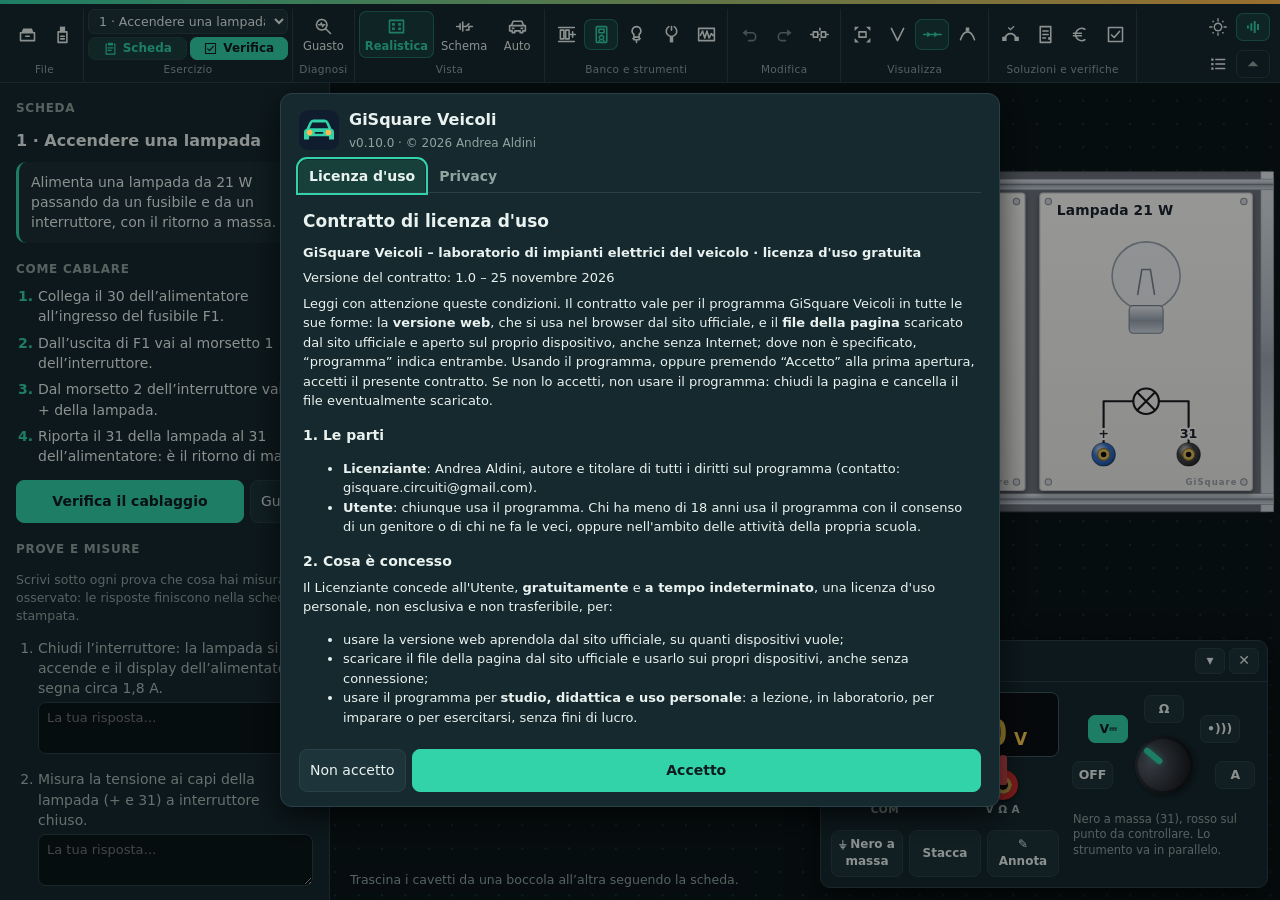
==== commit 5705890d: "GiSquare Veicoli 0.10.0: verifiche con PIN e correzione, taglie della batteria, suono Co-Authored-By" ====
--- a/app/index.html
+++ b/app/index.html
@@ -5,8 +5,8 @@
     <meta charset="UTF-8" />
     <meta name="viewport" content="width=device-width, initial-scale=1.0" />
     <title>GiSquare Veicoli</title>
-    <script type="module" crossorigin>const _0x54a1e1=_0x36e6;(function(_0x38e511,_0x1a0e41){const _0x8df6f1=_0x36e6,_0x3f7968=_0x38e511();while(!![]){try{const _0x5b4f5c=parseInt(_0x8df6f1(0x7f9))/0x1+-parseInt(_0x8df6f1(0x332))/0x2+-parseInt(_0x8df6f1(0xbd6))/0x3*(parseInt(_0x8df6f1(0x378))/0x4)+-parseInt(_0x8df6f1(0xb23))/0x5*(-parseInt(_0x8df6f1(0xca0))/0x6)+parseInt(_0x8df6f1(0xc8f))/0x7*(parseInt(_0x8df6f1(0x585))/0x8)+-parseInt(_0x8df6f1(0x656))/0x9*(-parseInt(_0x8df6f1(0x963))/0xa)+-parseInt(_0x8df6f1(0x7e3))/0xb;if(_0x5b4f5c===_0x1a0e41)break;else _0x3f7968['push'](_0x3f7968['shift']());}catch(_0x29eff6){_0x3f7968['push'](_0x3f7968['shift']());}}}(_0x425e,0x85eca));var Oo=Object[_0x54a1e1(0x5d2)],qo=(_0x1924e4,_0x3e9d78,_0x54c6f8)=>_0x3e9d78 in _0x1924e4?Oo(_0x1924e4,_0x3e9d78,{'enumerable':!0x0,'configurable':!0x0,'writable':!0x0,'value':_0x54c6f8}):_0x1924e4[_0x3e9d78]=_0x54c6f8,m=(_0x318d1b,_0x186d51,_0x2baa2b)=>qo(_0x318d1b,typeof _0x186d51!=_0x54a1e1(0xb0e)?_0x186d51+'':_0x186d51,_0x2baa2b);function Vo(_0x50da48,_0x5f530d){const _0x4baf3e=_0x54a1e1,_0x1f5e3a=_0x5f530d[_0x4baf3e(0x4ec)],_0x1d2380=_0x50da48[_0x4baf3e(0x8cd)](_0x240d78=>Float64Array[_0x4baf3e(0x34f)](_0x240d78)),_0x89e12=Float64Array[_0x4baf3e(0x34f)](_0x5f530d);for(let _0xc9acdc=0x0;_0xc9acdc<_0x1f5e3a;_0xc9acdc++){let _0x99aff9=_0xc9acdc,_0x2bad2c=Math[_0x4baf3e(0x798)](_0x1d2380[_0xc9acdc][_0xc9acdc]);for(let _0x330eb7=_0xc9acdc+0x1;_0x330eb7<_0x1f5e3a;_0x330eb7++){const _0x3769ce=Math['abs'](_0x1d2380[_0x330eb7][_0xc9acdc]);_0x3769ce>_0x2bad2c&&(_0x2bad2c=_0x3769ce,_0x99aff9=_0x330eb7);}if(_0x2bad2c<1e-300)throw new Error('Matrice\x20singolare:\x20circuito\x20non\x20risolvibile');if(_0x99aff9!==_0xc9acdc){[_0x1d2380[_0xc9acdc],_0x1d2380[_0x99aff9]]=[_0x1d2380[_0x99aff9],_0x1d2380[_0xc9acdc]];const _0x47f796=_0x89e12[_0xc9acdc];_0x89e12[_0xc9acdc]=_0x89e12[_0x99aff9],_0x89e12[_0x99aff9]=_0x47f796;}for(let _0x56a65b=_0xc9acdc+0x1;_0x56a65b<_0x1f5e3a;_0x56a65b++){const _0x5c94a2=_0x1d2380[_0x56a65b][_0xc9acdc]/_0x1d2380[_0xc9acdc][_0xc9acdc];if(_0x5c94a2!==0x0){for(let _0x3cdcd1=_0xc9acdc;_0x3cdcd1<_0x1f5e3a;_0x3cdcd1++)_0x1d2380[_0x56a65b][_0x3cdcd1]-=_0x5c94a2*_0x1d2380[_0xc9acdc][_0x3cdcd1];_0x89e12[_0x56a65b]-=_0x5c94a2*_0x89e12[_0xc9acdc];}}}for(let _0x5c9923=_0x1f5e3a-0x1;_0x5c9923>=0x0;_0x5c9923--){let _0x27b4ee=_0x89e12[_0x5c9923];for(let _0x5d653f=_0x5c9923+0x1;_0x5d653f<_0x1f5e3a;_0x5d653f++)_0x27b4ee-=_0x1d2380[_0x5c9923][_0x5d653f]*_0x89e12[_0x5d653f];_0x89e12[_0x5c9923]=_0x27b4ee/_0x1d2380[_0x5c9923][_0x5c9923];}return _0x89e12;}const Ce='0',No=0x1e;class fa{constructor(_0x27373b=1e-9){const _0x1d652d=_0x54a1e1;m(this,_0x1d652d(0x855),[]),m(this,_0x1d652d(0xade),new Map()),m(this,_0x1d652d(0x700),0x0),this[_0x1d652d(0x6a1)]=_0x27373b;}['aggiungi'](_0x5e2654){const _0x1d9ef9=_0x54a1e1;if(this[_0x1d9ef9(0x855)][_0x1d9ef9(0xaa7)](_0x4009cd=>_0x4009cd['id']===_0x5e2654['id']))throw new Error(_0x1d9ef9(0xa7a)+_0x5e2654['id']);this['componenti'][_0x1d9ef9(0x4cf)](_0x5e2654);for(const _0x598899 of _0x5e2654['nodi'])_0x598899!==Ce&&!this['indici']['has'](_0x598899)&&this[_0x1d9ef9(0xade)]['set'](_0x598899,this['indici'][_0x1d9ef9(0x258)]);return _0x5e2654;}get[_0x54a1e1(0x4ba)](){const _0x2d2d33=_0x54a1e1;let _0x197c22=0x1/0x0;for(const _0x5aba36 of this[_0x2d2d33(0x855)])_0x5aba36[_0x2d2d33(0x4ba)]&&_0x5aba36[_0x2d2d33(0x4ba)]<_0x197c22&&(_0x197c22=_0x5aba36[_0x2d2d33(0x4ba)]);return _0x197c22;}get[_0x54a1e1(0x769)](){const _0x34a983=_0x54a1e1;return[Ce,...this[_0x34a983(0xade)][_0x34a983(0xc65)]()];}[_0x54a1e1(0xc26)](_0x4fdeed){const _0x25504d=_0x54a1e1;return _0x4fdeed===Ce||this['indici'][_0x25504d(0xc8b)](_0x4fdeed);}[_0x54a1e1(0x834)](_0x42c19e){const _0x13418d=_0x54a1e1,_0xb15fd4=this['componenti']['find'](_0xec1b=>_0xec1b['id']===_0x42c19e);if(!_0xb15fd4)throw new Error(_0x13418d(0x5e8)+_0x42c19e);return _0xb15fd4;}[_0x54a1e1(0x992)](_0x153283=[]){const _0x176072=_0x54a1e1,_0x31c8e2=_0xd8ca23=>{const _0x58c17e=_0x36e6;if(_0xd8ca23===Ce)return-0x1;const _0x20a3b5=this[_0x58c17e(0xade)][_0x58c17e(0xa5b)](_0xd8ca23);if(_0x20a3b5===void 0x0)throw new Error('Nodo\x20sconosciuto:\x20'+_0xd8ca23);return _0x20a3b5;};for(const _0x442fb9 of _0x153283)for(const _0x4e139e of _0x442fb9[_0x176072(0x769)])_0x31c8e2(_0x4e139e);const _0x5d740c=this[_0x176072(0xade)][_0x176072(0x258)],_0x8b35bb=[...this['componenti'],..._0x153283],_0x5c327d=_0x8b35bb[_0x176072(0x5f2)](_0x544bf0=>_0x544bf0['correggi']);let _0x1ebf5d=()=>0x0;for(let _0x9ed4fb=0x0;_0x9ed4fb<No;_0x9ed4fb++){_0x1ebf5d=this['soluzione'](_0x5d740c,_0x8b35bb,_0x31c8e2);let _0xa987d1=!0x1;for(const _0x2ca08d of _0x5c327d)_0x2ca08d[_0x176072(0x452)](_0x1ebf5d)&&(_0xa987d1=!0x0);if(!_0xa987d1)break;}return _0x1ebf5d;}[_0x54a1e1(0xbf0)](_0x20e84b,_0x40701b,_0x1528f3){const _0x4c2092=_0x54a1e1,_0x15e14e=Array[_0x4c2092(0x34f)]({'length':_0x20e84b},()=>new Float64Array(_0x20e84b)),_0x7c8226=new Float64Array(_0x20e84b),_0xc98d86={'conduttanza'(_0x375755,_0xa08ce6,_0x49f2b3){const _0x40bd3e=_0x1528f3(_0x375755),_0x219e1c=_0x1528f3(_0xa08ce6);_0x40bd3e>=0x0&&(_0x15e14e[_0x40bd3e][_0x40bd3e]+=_0x49f2b3),_0x219e1c>=0x0&&(_0x15e14e[_0x219e1c][_0x219e1c]+=_0x49f2b3),_0x40bd3e>=0x0&&_0x219e1c>=0x0&&(_0x15e14e[_0x40bd3e][_0x219e1c]-=_0x49f2b3,_0x15e14e[_0x219e1c][_0x40bd3e]-=_0x49f2b3);},'inietta'(_0x2fb267,_0x229862){const _0x8a32be=_0x1528f3(_0x2fb267);_0x8a32be>=0x0&&(_0x7c8226[_0x8a32be]+=_0x229862);}};for(let _0x2ec737=0x0;_0x2ec737<_0x20e84b;_0x2ec737++)_0x15e14e[_0x2ec737][_0x2ec737]+=this[_0x4c2092(0x6a1)];for(const _0x224f19 of _0x40701b)_0x224f19[_0x4c2092(0x4e0)](_0xc98d86);const _0xe3931=_0x20e84b>0x0?Vo(_0x15e14e,_0x7c8226):new Float64Array(0x0);return _0x3b52f7=>{const _0x472a0e=_0x1528f3(_0x3b52f7);return _0x472a0e<0x0?0x0:_0xe3931[_0x472a0e];};}[_0x54a1e1(0x53e)](_0x397993,_0x556003=[]){const _0x330d1f=_0x54a1e1;var _0x48e244,_0x349b3a;const _0x3f82cd=this[_0x330d1f(0x992)](_0x556003);for(const _0x5a83f8 of this[_0x330d1f(0x855)])(_0x48e244=_0x5a83f8['aggiorna'])==null||_0x48e244['call'](_0x5a83f8,_0x397993,_0x3f82cd);for(const _0x1da271 of _0x556003)(_0x349b3a=_0x1da271['aggiorna'])==null||_0x349b3a[_0x330d1f(0x31e)](_0x1da271,_0x397993,_0x3f82cd);return this[_0x330d1f(0x700)]+=_0x397993,_0x3f82cd;}}function _0x36e6(_0x190272,_0x29c282){const _0x425e43=_0x425e();return _0x36e6=function(_0x36e694,_0x4186eb){_0x36e694=_0x36e694-0x116;let _0x3f63b9=_0x425e43[_0x36e694];if(_0x36e6['pkczPf']===undefined){var _0x33b9d7=function(_0x1924e4){const _0x3e9d78='abcdefghijklmnopqrstuvwxyzABCDEFGHIJKLMNOPQRSTUVWXYZ0123456789+/=';let _0x54c6f8='',_0x318d1b='';for(let _0x186d51=0x0,_0x2baa2b,_0x50da48,_0x5f530d=0x0;_0x50da48=_0x1924e4['charAt'](_0x5f530d++);~_0x50da48&&(_0x2baa2b=_0x186d51%0x4?_0x2baa2b*0x40+_0x50da48:_0x50da48,_0x186d51++%0x4)?_0x54c6f8+=String['fromCharCode'](0xff&_0x2baa2b>>(-0x2*_0x186d51&0x6)):0x0){_0x50da48=_0x3e9d78['indexOf'](_0x50da48);}for(let _0x1f5e3a=0x0,_0x1d2380=_0x54c6f8['length'];_0x1f5e3a<_0x1d2380;_0x1f5e3a++){_0x318d1b+='%'+('00'+_0x54c6f8['charCodeAt'](_0x1f5e3a)['toString'](0x10))['slice'](-0x2);}return decodeURIComponent(_0x318d1b);};_0x36e6['hfVIqt']=_0x33b9d7,_0x190272=arguments,_0x36e6['pkczPf']=!![];}const _0x3c25be=_0x425e43[0x0],_0xb0116c=_0x36e694+_0x3c25be,_0x5cc8e6=_0x190272[_0xb0116c];return!_0x5cc8e6?(_0x3f63b9=_0x36e6['hfVIqt'](_0x3f63b9),_0x190272[_0xb0116c]=_0x3f63b9):_0x3f63b9=_0x5cc8e6,_0x3f63b9;},_0x36e6(_0x190272,_0x29c282);}const J=1e-12;class ai{constructor(_0x25cb50,_0x1f97e5,_0xb56230){this['id']=_0x25cb50,this['a']=_0x1f97e5,this['b']=_0xb56230;}get['nodi'](){return[this['a'],this['b']];}[_0x54a1e1(0x4e0)](_0x2e1a17){const _0x25d829=_0x54a1e1;_0x2e1a17['conduttanza'](this['a'],this['b'],this[_0x25d829(0x9a9)]());}['corrente'](_0x3251e3){const _0x32fa6b=_0x54a1e1;return(_0x3251e3(this['a'])-_0x3251e3(this['b']))*this[_0x32fa6b(0x9a9)]();}}function _0x425e(){const _0x5716f0=['CM90yxrLkdmYidGXnca0odCP','yxv0BY1SzxzH','[base64]','DhjHBNnSyxrLkdaGltiP','su5wlKHwkW','ntyGzgvSBokaMwLUDgvYCNv0Dg9YzsbSDwnP','CgXHEwjHy2TsyxrL','yw5UDwXSyq','yM9Jy29SyvnVDhrVu2nOzxjTBW','rKfstY1ewa','yMfUy28','twfZC2u6igjHDhrLCMLHigrHideYifySihbHy2nVlcbPBNzLCNrLCIbLierdlurdigfSidmXlIbm4OczywX0ysb0zw5ZAw9UzsbPBNzLy2uGW6GGAxnVBgf0ysbKywXSysbJyxjYB3P6zxjPys4','q29UigXHigzYzwnJAweGAw5ZzxjPDgeGC3vSidq5ysbZAsbTAxn1CMfUBYbZzw1WCMuGmcbwicHHBgZIGjLVC2nPBgXVC2nVCgLVig5LC3n1BIbPBxb1BhnVks4','[base64]','y3jLyq','CgL1','twLZDxjHigLSidq5ysbJB24GAwWGBxvSDgLTzxrYBYbPBIbwoIbSysbSzxr0DxjHignHBwjPysbHig9NBMKGBgfTCgvNz2LVlG','BgLUAW','y2XPy2nHyMLSzq','zMvYBw8GzNvVCMKGCMLWB3nV','DgvTCa','twLZDxjHigXHihrLBNnPB25Lihn1BcbhmsbHidiWiguGysa5mcdcSem6ignHBwjPysbWzxjJAmoPigLSihnLBNnVCMuGzsbSBYbZDhj1BwvUDg8GzM9YBwfUBYb1BIbWyxj0AxrVCMuU','pgGZpLjLz2LZDhjVigrLBgXLig1PC3vYztWVAdm+','w2rHDgeTy29Tyw5KB10','tteWidrHnIa2idaGmsaWic4WmsaWie0Xnc41ide0lJvmmJaGmJaGttCGmtbOnG','C2v0uhjVCgvYDhK','lMvSzw5JBY1NDwfZDgK','DxnJAxrHqwnJzxnH','su5huKvtu08','CgfYC2u','z1rLBNnPB25P','[base64]','ideWmca5ocK','Cg9ZDg8TzM9Uzg8','i2zMyZG1nW','igXHBxbLz2DPyw5VihbPW7KGDMvSB2nPigrLBcbUB3jTywXLlG','pc9ZCgfUpJXIigLKpsj0zw1WBY12zxjPzMLJysi+','u3vSignYDxnJB3r0BYbHihnPBMLZDhjHigrLBcb2B2XHBNrLlcbVChb1CMuGC3vSBgeGBgv2ysbKzwWGzgv2Aw9SDwnPlG','BMfTzwrjDgvT','yMf0DgvYAweTC29SzMf0yxrH','q0Xbq1nptI4R','u29ZDgL0DwLYzsaOzsbWCM9NCMfTBwfYzsKGBgeGy2vUDhjHBgLUytSGChjPBweGDMvYAwzPy2fYzsbJAguGBM9UignPihnPysb1BIbJB3j0BYbZDwWGy2LYy3vPDg8GzgvSBgeGBgfTCgfKysbJAguGBokaMwfIyMLHigrHBM5Lz2DPyxrHlG','pc9WpJWVzgv0ywLSCZ4','iI8+','z2v0ug9PBNrbDeXLBMD0Aa','zw50CMLLCW','yxr0ywnJBW','q29UigXHihbPBNPHignVBMzYB250ysbSysbJB3jYzw50zsbZDwWGy2f2BYa0ocSGzgvSierdlurdiguGCxvLBgXHihn1BcaXmIS6igeGCgfYAxtdOcbKAsbWB3rLBNPHlcbHidq4ifyGBgeGy29YCMvUDguGW6GGy2LYy2eGDw4GCxvHCNrVlG','Aw5JBhvKzxm','icaGqIa','AwnVBMeTC3bPysbPy29Uys1Iyxr0zxjPyq','DgvTyq','u3vSigjYywnJAw9SBYbKzwXSysbWB3j0ysbVihn1BgXHignVBNnVBguGy2vUDhjHBguU','CMvSzq','yxv0BY1NCMLNBgLH','q29Tyw5KAq','rg9WBYbSysbTzxnZysbPBIbZAwn1CMv6EMeSigXHihnWAw5HigrPihnLCNzPEMLVihrVBhrHigrHBcb2zwLJB2XViguGBwLZDxjHDgeGAw4GZQKGC2vNBMeGWQTptmk7igLUDMvJzsbKAsbXDwfZAsaWim6PlG','Cg9YDge','tgeGDMvUDg9SysbUB24Gz2LYysbLigLSigz1C2LIAwXLigrLBgXHihzLBNrVBgeGyNj1y2LHigrPig51B3zVigfWCgvUysbZB3n0Axr1AxrVlG','lMXLz2fSzs10zxn0BW','nJm5ndvcD0H3Cg0','C2HVD1nHDMvgAwXLugLJA2vY','q29UDgf0Dg8GntzHigrLBcbKzxzPB2X1y2KGzgLMzxr0B3nV','Ahr0Chm6lY9NAxnXDwfYzwnPCMn1AxrPlMDPDgH1yI5PBY9hAvnXDwfYzvzLAwnVBgKVyxbWlW','Bw92zvrV','q29Tyw5KysbHBMfIyMfNBgLHBNrPiguGywjIywDSAwfUDgKGy29Uigr1zsbYzwZdQdOGBokaMwLUDgvYCNv0Dg9YzsbSDwnPiguGAwWGzgv2Aw9SDwnPihbVCNrHBM8GC29SBYbSysbJB3jYzw50zsbKzwXSzsbIB2jPBMuU','twfUy2eGDw4Gy29SBgvNyw1LBNrVoIa','tteXmIWXmJiGtde1mcWXmJi','tfvdss4Zma','B21ICMe','qMXVy2nOzxr0BYbKAsbHy2nLBNnPB25L','Cg9PBNrLCKLK','sw50zxjYDxr0B3jLigDLBMvYAwnVigeGzhvLihbVC2L6Aw9UAtOGy2XPyYbWzxiGyxbYAxjLig8Gy2HPDwrLCMuU','B2nJDxbHDg8','cIaGicaGidXKAxyGy2XHC3m9iNnJAgvKys1HDxrVlxrLC3rHiJ48yJ4','u3bPysbKAsbYAwnHCMLJyq','BgLIzxjV','z2L1','tti0la','AuLUz3jLC3nV','y29TChm','[base64]','q29Tyw5KBYb0zxjNAwnYAxn0ywXSBW','ieW2mcWXotyGtdG4lde5nIbnmteYlde5nIbmmtqWlde5nIbmmtqWla','lMnOAxvKAsWGlNbVC3rVlcaUyw5LBgXVlwfNz2fUy2LVlcaUC2vNBM8TCgLUEMe','uMnHCMLJyq','C29SDxPPB25L','C3bSAxq','[base64]','BLjewq','sZeUmZa','y2fYyNvYyw50zq','ywX0zxjUyxrVCMu','y2XHy3nVBI1ZCgLYywXL','DhjHBNnSyxrLka','i2rSzY1NDwfZDgK','C2nHDg9Syq','Bwv0yuTLEq','uMvZAxn0zw56ysbKAsbWCMvJyxjPy2eGAw50zxjYB3r0yq','twfUB2rVCgvYysaO','yxv0BY1JB3bYAw1VENPV','CxvHBMrVqw5UB3rH','ywDNAxvUz2K','zMLSzq','y29UC2vNBMe','y2f2BY1IB3jKBW','ywXPBwvUDgf0B3jL','uJuZqG','i3nLBc1JB21WB25LBNrL','CMvMu3rYDw1LBNrP','qsbWDwXZyw50zsbYAwXHC2nPyxrVig1PC3vYysbnmsbLie0YihjPC3bLDhrVigeGBwfZC2e6idaGvIbZDsbLBNrYyw1IAs4GswWGBw90B3jLimoOignVCNrVy2LYy3vPDgf0BYbHig1HC3nHiguGCMvZDgeGzNjLBMf0BY4','DgvYBw8','r1nwlq','u29ZDgL0DwLYzsbS4Oczyxz2AxnHDg9YzsbHy3vZDgLJBY4','q29UDgLUDwL0W6a','DgLWAq','Bw9ZDhjHu2nOzwrH','C3bPBM90Dg8','q29UigLSihrLCM1Vy29UDgf0Dg8Gy2HPDxnVlcbZDwWGkYbKzwXSysb2zw50B2XHignPihnVBM8GmtiGvIbLigLSidmXimoOigeGBwfZC2eU','zgvZy3jPDMLoB2rV','quLs4OIs','i2j0BI1Zy2HLzge','lMXPCY1VCMu','BgLUzwfYr3jHzgLLBNq','tteYnsWYmdaGtde0msWXnZa','pc9ZCgfUpJXZCgfUignSyxnZpsj0lxn1BIi+','i2j0BI10zw1H','ttiGmtjOmYbnnsa5Adv2nKG1EIbnmtaGmtjOms41ie0YmIaXmMGTmYbnmtqGowG1DJzOltv6ie0XmI41idD2ltiGtteYlJuGmtL2lti','C3rYB2TLuMvJDa','yxv0BY1IBg9Jy2HLDhrV','twfZC2eGzgvSBgeGBgfTCgfKysbVC3nPzgf0yq','CgXHC3rPy2e','iZbJodu5oq','[base64]','DxnJAxrHqxr0AxzH','ttmWlde0mcbmmZaSnJiGutmYldqWidyWldm4ieWXnZaSmZGGtde3mcWXndaGwG','q29UzMvYBwfYzsbJB24GAwWGy29TChjLC3nPBwv0CM8GzsbSysbWCM92ysbKAsb0zw51DgeGC3vSignPBgLUzhjVlcbWB2KGCMLWyxjHCMuGBgeGCgfYDguGBwvJy2fUAwnHoIbMyxnJzsWGDMfSDM9SzsbVigD1yxjUAxPPB25LigrLBgXHihrLC3rHlG','DMfSB3jLlxrLBNnPB25L','rLvtlJnI','Dg9NBgKTy2f2Aq','AgfoB2rV','DMfSDwvZ','uMLWB3j0ysbHig1HC3nHigLSig1VDg9YAw5VicHJyxjJyxnZysKGzsbPBcbTB3rVCMuU','Dgf1q2fYAwnH','sZeUodu','4PYuierPywDUB3nPignVCNjLDhrHoIb0CM92yxrPihr1DhrPigKG','i2fLm2vJoq','ywnJzxnV','q2fIBgfNz2LViguGCg9PigrPywDUB3nP','DMLICMe','uMvSW6G','zMLSBa','msbZ','ms80','C2vSzxPPB25HDg8','swWGCxvHzhjVihnLz25HBgeGWQTPBNrLCMjSB2nJBYbivKLmigfWzxj0B8k7igfUy2HLignVBIb0Dxr0AsbPignHDMKGyxjHBMnPB25PignVBgXLz2f0As4','vgvYBwLUyxjLigXHihzLCMLMAwnHpW','C3rYAw5N','C3bVC3rHrxn0CMvTBW','zgLZzwDUyq','yNj1y2LHDg8','qKnnlKuX','z3vHC3rPug9ZC2LIAwXP','zgvSBokaMwLUDgvYCNv0Dg9YzsbKzwXSBYbZDg9W','ufvmu0fmwI4Zmq','zgvSBg8GC3rVCa','z2v0vg90ywXmzw5NDgG','CgLUEMeTz2fUyxnJAwe','C2nHzhv0yq','y2f2Aq','BwfZC2e','idaP','Bw9KBW','Dg9NBgLhDwfZDg8','ugLUEMeGyw1WzxjVBwv0CMLJyq','y29Tyw5KBY10zxjNAq','pc9WpGOGicaGica8Adq+q29TzsbZAsb0CM92ytWVAdq+phvSpG','ttuGnwW3ide0idCTmtq','rLjftK8','revwsu8UntzI','swWGCxvHzhjVihnLz25HBgeGWQTNDwfZDg8GzgKGAxnVBgfTzw50B8k7lG','iZHHnwnMnG','zgvMCW','reneqY5jtI0','yMf0Dc10zxn0BW','4PYuienHyMXHz2DPBYbJB3jYzxr0BW','ignHDMv0DgKGzgfSigjHBMnVpYbjig1VzhvSAsbYzxn0yw5Vig1VBNrHDgKGzsbWDw9PihnLBxbYzsbHBM51BgXHCMuU','Aw5Uzxjive1m','C2vUC29Yzs10zw1WlwnVCNrV','ywX0lxjHz2DPBW','DMvYC2LVBMvgB3jTyxrV','B3nJlwiTCgLUEMe','z3yTCMLZCg9ZDgu6','qwXPBwvUDgeGDw5HigXHBxbHzgeGzgeGmJeGvYbWyxnZyw5KBYbKysb1BIbMDxnPyMLSzsbLigrHihvUigLUDgvYCNv0Dg9YzsWGy29UigLSihjPDg9YBM8GysbTyxnZys4','vfjbu0njtKfutW','Cg9ZDg8TCgL1','swWGCMvZDg8GzgvSignPCMn1AxrVimoOigj1B25VoIbKyw5KBYbPBcbWB3nPDgL2BYbKAxjLDhrHBwvUDguGywXS4OczDxnJAxrHignVBIb1BIbJyxzLDhrVlcbS4OczDxrPBgL6EMf0B3jLigz1BNPPB25HlG','ywX0lwnVCNbV','CgXHzM8TBgvUDgu','Dg9NBgLuDxr0AuLdyxzP','pc9VChrPB24+','CMvJDa','ttG2mIW1mJqGtdG2mIW4nZy','A2v5CW','iIbHBhq9iIi+ieDPu3f1yxjLifzLAwnVBgKGDG','y29UDgf0DgLcCNvJAwf0Aq','uZfW','u3bPysbHyMjHz2XPyw50AsbIBhuGkdu2ysKGzsbZCgLLigzYzwnJzsb2zxjKAsbZAw5PC3rYysaOtcKGzsbKzxn0CMeGkfiPlcaXldiGvY4GtwfZC2eGy29TDw5LidmXlG','pc9WpJX0zxH0yxjLysbJBgfZCZ0ICMLZCg9ZDgeIigrHDgeTAZ0I','w2rHDgeTBv0','CMvWBgfJzvn0yxrL','ttiWldeYmIbmmZqSmtiYie03mcWXmJiGtdeXmIWXmJiGtte1mcWXmJiGtde3nIWXmJiGtde3nIWXntiGtduWlde1mG','u29UzgeGqsbKzwXS4OczB3nJAwXSB3nJB3bPBW','y2fIBgfNz2LV','pha+','C3vSigjHBMnVigpIGjNdQcb1BIbZB2XVig5Vzg8Gq0fo','Cg90zw56yq','zM9YrwfJAa','CMLWzxrP','zgvSBgeGBgfTCgfKyq','mI1KAwDPDa','rLjfq0nflJq5yq','pc91Bd4kicaGicaGica','ywX0lwzLCML0B2LH','sZuZqG','C29UzgeGqG','swWGy29SBgvNyw1LBNrVigrPig1HC3nHia','BgfTCgfKys1TyxnZyq','lMPZB24SyxbWBgLJyxrPB24VANnVBG','zMXHDe1HCa','C2vUC29Yzs10zw1W','Bg9NBW','zxHWB25LBNrPywXsyw1Wvg9wywX1zuf0vgLTzq','Bw90B3jLlwfSEMfJCMLZDgfSBg8','q29UDgf0Dg8GC2LUAxn0CM8GzgvSBgeGBgv2ysbMCMvJy2uGzgLMzxr0B3nV','vg9NBgKGDw4Gy2f2BYbHCMfUy2LVBMuGzsbYAxbYB3zHoIbS4OczAw50zxjIBg9Jy28GW6GGyxbLCNrViguGAwWGCgfJy28GBM9UihzHigLUifjfqurzlG','DhjPBuvUza','vg9NBgKGBgeGC3bPBMeGzgKGC2vYDML6Aw8GzgfSihbHy2nViguGDgLLBMLSysbJB24GDguU','lMrVy2vUDguTCMLWzxrP','BM9KAsbZCgvUDgK6ig1HBMnHigZIGjLHBgLTzw50yxPPB25L','q29UigXHihrLBxbLCMf0DxjHigfSDgeSigLSihrLCM1Vy29UDgf0Dg8GBwLZDxjHDg8GAw4GZQKGC2vNBMeGWQTptmk7igLUDMvJzsbKAsbXDwfZAsaWim6PlG','AgfZ','y2f0B2rV','q29UigLSignVBwfUzg8GC3uGmcbLigXLihnWyxP6B2XLigz1B3jPihjPCg9ZBYWGC3vSiduZzsbKzwWGBw90B3jPBM8Gy2KGC29UBYaWifyGAw52zwnLigrPideYifyU','y2fTBwe','mZvOwwLQBwi','C3rHCNrZv2L0Aa','Cg9ZDgK','ttqGnwGXnNyXneG0EG','AgvPz2H0','swWGyMfUy28GAgeGBw9KAwzPy2HLig5VBIbZywX2yxrLlIbbChjPCMuGy29TDw5XDwuGDw4GywX0CM8GzMLSzt8','CMfKAwf0B3jL','yMvMB3jLzw5K','revwsu8Unty','y29UzMLYBq','z3vHC3rH','Dg9NBgK','z0D1AwrH','C3bLBNrV','rgv2Aw9SDwnP','mcdcTYbWyxjJAgvNz2LV','qxbYAsbS4OczAw50zxjYDxr0B3jLiguGBwLZDxjHigzYysbPihn1B2KGzhvLig1VCNnLDhrPoIb0CM92Asb0Dxr0ysbSysb0zw5ZAw9UzsbKzwXSysbIyxr0zxjPys4','mJrfCfLxuwK','uZu2','yxv0BY1YAwzSzxnZBW','BwvZC2fNz2LV','lMXLz2fSzs1YAwzPDxrV','CgvYAw9KBW','[base64]','C2vSzxPPB25HDge','CMf0Aw8','DMLVBge','ieWZnsWXotyGtdGWlde5nIbmodaS','B3v0','CMDIysGYntuSidu5lca1osWG','ldCWieW','imk3ihrLBNrHDgL2Asa','ttuGmtfSmI01AdeWBdiGnsbnmYaXmwGXohy2Ac0ZDJjOltn2ltjioxyYsdz2ltjim3O','ntaGjq','z3jPChbHDg8','yNv0Dg9U','zMfYBY1JB3jWBW','u29ZDgL0DwLYzsbSysbWB21WysbSyxzHDMv0CM8U','ChvUDgfSzsbUzxjV','vevnuc5h','DgvUDgf0AxzP','tte3nIW','[base64]','yxjJBY1VAW','CgvKywXL','ifCGysaXmIbwihn1ihbVCNrHBgfTCgfKys4GqsbMCMvKzg8GBgeGCMvZAxn0zw56ysddQcbJAxjJysb1BIbKB2rPy2vZAw1VigrPihf1zwXSysbHignHBgrVlG','q29SBgvNysbPBcaZmcbKzwXS4OczywXPBwvUDgf0B3jLigfSBokaMwLUz3jLC3nVigrLBcbMDxnPyMLSzsbgms4','q09su0e','twLZDxjHigXHihrLBNnPB25Lihn1BcaXnsbJB24GBgeGy2HPyxzLihn1idaGzsbZDsbjlG','C3bVC3rHBMrVigXHigXLDMeGz2XPigfIyMfNBgLHBNrPig5VBIbYAwnLDM9UBYbPBcbJB21HBMrVoYbPBcbSyw1WzwDNAw8GDxnHihvUigfSDhjVignVBNrHDhrViguGzNvUEMLVBMeU','C3vVBMe','ttGWlde2mIbmodaSmtuYieWZnsWXntiGtdm1lde3mcbnmZuSmtG2ieWZnsW','y2XPCfbHDgG','ldeYosbm','D3jPDgu','u1uGzgvSBgeGChvSC2fUDgLLCMe','pc9KAxy+cIaGicaGicaGpgj1DhrVBIb0ExbLpsjIDxr0B24IignSyxnZpsjWzxjPy29SBYiGzgf0ys1HEJ0IDg9NBgKIpG','rKfoquXflury','i2j0BI1HChjP','BJuZyG','iZnHm2q0mW','x19Fx19Fx18','[base64]','ywXIzxjV','i2zMzJzKoa','Aw50zxjYB3r0BW','iZaWma','ttG3mcW1mZaGuteWmdaSntyWideWotySntGWie04nZaSodCWifeXmdaWldG0mcaXmdK2ldGYmcbnodGWldCWmcbmmteWmcW3mda','q29UC2vNBMeGBgeGDMvYAwzPy2e','rgfSide1igrLBcbIBg9Jy2HLDhrVigfSAw1LBNrHigXHihnWAweGzgKGCMLJyxjPy2e7igZIGjLHBhrYBYbJyxbVigrLBgXHihnWAweGDMeGywWGrcSGzgvSBokaMwfSDgvYBMf0B3jLlG','ieWXnZaSmtmYieW5nIWXmZiGtty0lde3mcbmnJqSmtuWie05nIWXnZaGtdK2ldeZmIbnmta5lde3mcbmmta5lde1mcbnmtqXlde3mcbmmtqXldeZmIbnodaS','[base64]','Cg9TCgeTBgf2yxzLDhjV','C2nYB2XSvg9W','pgGYpLbYB3zLiguGBwLZDxjLoIbYAxnWB3n0ztWVAdi+','4PAYihnHBgu','qw5HyMiU','zMfUywXLlxn0B3a','q2fIBgeGy29TzsbUzwXS4OczzxnLCMnPEMLVidK6idmWigrLBgXHigjHDhrLCMLHigfSig1VDg9YAw5ViguGywWGyMXVy2nOzxr0BYWGntaGzgvSigjSB2nJAgv0Dg8GywWGntaGzgvSig1VDg9YAw5VlcaXnsbHBcbTB3rVCMuSig1HC3nLigfSidmXlG','C3rVCc1JB250yxr0BW','lcbUzxjVihn1ia','y2XHC3nmAxn0','q29Tyw5KysbPBcbJBgfJC29UignVBIb1BIbYzwZdQdOGAwWGChvSC2fUDguGy2HPDwrLigeGBwfZC2eGBgeGyM9IAw5HlcbPBcbJB250yxr0BYbKzwWGCMvSW6GGCg9YDgeGBgeGy29YCMvUDguGzgvSignSywnZB24U','yxv0BY1XDwfKCM8','Aw52ywXPzge','BMvZC3vUysbKAwzMzxjLBNPHigzYysbdqu4TscbLienbtI1m','tteYidnHnsa1idaGmcaWltmGoxyZAdz2ltnHnsa1idaGmcaWltmToxOGttKGmtvOnNyZsdL6ie0XmIaXohyZ','sw4Gyxz2AwfTzw50BYbSysb0zw5ZAw9UzsbZy2vUzguGC290Dg8Gz2XPidGGvIaODw5HigjHDhrLCMLHigj1B25HihjLC3rHigLUDg9YBM8GywKGosW1ifyPoIddQcbSysbWCM92ysbZB3r0BYbJyxjPy28U','rJeGywXPBwvUDgeGAsbJB21HBMrPoIbPBcaZmcbKzwXS4OczAw50zxjYDxr0B3jLigX1y2KGzsbPBcaZmcbKzwWGzgv2Aw9SDwnPicHSyw1WzwDNAw8PlG','ywX0BW','zxjYB3jP','BwvZC2fNzq','tsaZFG','q2HPDwrPihbYAw1HigXHihbPBNPHihn1ihvUignHDMv0Dg8U','Aw5PzxPPB25LrxnJBhvZyq','q29UigLSignVBwfUzg8GC3bLBNrVlcbZDwXS4OczodyGy2KGC29UBYaWifyGBweGC3vSBokaMtG3igpIGjNdQcbSysb0zw5ZAw9UzsbKAsbIyxr0zxjPys4','ttuGmtbSmI01AdeWBdiGnxO','icaGrKvstu8','vhjHC2nPBMeGCgvYihnWB3n0yxjSBYbZDsb1BUkaMwfSDhjHigjVy2nVBge7igXHC2nPywXVigz1B3jPigrHBgXLigjVy2nVBguGCgvYihjPCg9YDgfYBg8GywXSBYbZDhj1BwvUDg8U','ihn1ihvUysbIB2nJB2XHicHVChb1CMuGy2XPyYbXDwKGzsbWB2KGy2XPyYbZDwXSysbIB2nJB2XHkq','ntnL','icHMyxr0BYK','ywDNAw9YBMfqAw56yq','zMveCM9Wu2HHzg93','C3bPBMeTzNvZAwjPBgu','q29UigLSignVBwfUzg8GC3uGssbZDwWGntmGy2KGC29UBYaXmIbwiguGAwWGmZeGW6GGysbTyxnZysWGBweGAwWGBw90B3jPBM8GBM9UigDPCMeU','idaG','BhvJAq','ywDVlxbLCM5V','BLn5BMm','iZnMnZrJnW','zMfUywXLlwzYzwnJAwe','yxv0BY12zw50B2XH','[base64]','BgfTys10zxn0yq','zw5LCMDPyq','Aw5Zzxj0qwrQywnLBNrive1m','ieWXnZaSmta0ie0ZmcW','ueLoihnIywDSAwf0BY4','[base64]','C2vSzwn0Aw9Urw5K','4PYuihrYB3zHDg8','tte2ideWsdLHnca0idaGmcaWltqGnhyXytqGncaWidaGmca0idrOna','twfUy2eGAwWGBw9KDwXVia','ywrPDG','C2nHCMLJyuf0DgL2yq','u3uGrcSGC2KGBwLZDxjHBM8Gy2LYy2eGmtiGvIaOyxjYAxzHBM8GzgfSBgeGC3bPysbZzw56ysbWyxnZyxjLignVCNjLBNrLksbPBNzLy2uGzgKGCg9JAgKGDM9SDc4','[base64]','lMXPCY1YAwnHBwjPBW','x19Fx19Fx19Fx19Fx19Fx19Fx19Fx18','Aw1WB3n0yuXHBxbHzge','swWGqISGzgvSBokaMwfSDgvYBMf0B3jLihzHigfSidmWigrLBgXHigjHDhrLCMLHoIddQcbSysbSAw5LysbKAsbYAwnHCMLJys4','pc9ZCgfUpG','C3rYDw1LBNrVlxf1ywrYyw50zq','ug9YDgeGAwWGmZaGzgvSBgeGyMf0DgvYAweGywWGmZaGzgvSig1VDg9YAw5VoIddQcbPBcbJyxzVigDYB3nZBYWGCxvLBgXVignOzsbWB3j0ysbSysbJB3jYzw50zsbKAsbHDNzPyw1LBNrVlG','q+kaMCoOigDPW6aGDw5HihzLCMLMAwnHigLUignVCNnVlIbjBML6AwfYBMuGDw7IGjLHBhrYyt8','yMf0DgvYAweTBw9YC2v0Dg8','uMvZAxn0zw56yq','y29TChjLC3nPB25Llq','pc9KAxy+pc9Zzwn0Aw9UpG','CMLZzxj2yujHC3nV','imk3ihnJAgvKysbNzw5LCMf0ysbKywWGC2LTDwXHDg9YztWVzM9VDgvYpG','pgrPDIbJBgfZCZ0IC2nOzwrHlwf1Dg8Ty29Tyw5KBYi+','z1n0CNvTzw50Aq','tte4mcWXmcbmmtKWldiWie0XotaSmtaGtde4mcWYma','ideWmca4ocK','zgLZCgXHEs1Wyw5UzwXSBW','vevou0LptKvFuKvht0Xbvee','DML0zsbYzwfSzq','C2vJDgLVBG','su5urvjnlJq5','tgeGCg9TCgeGzgvSigXHDMf2zxrYBYddQcbIBg9Jy2f0ysaOC3bVCMnVig8GBgLXDwLKBYbNzwXHDg8GBMvSBgeGz2LYyw50zsK6igLSig1VDg9YzsbYAwnLDMuGDgvUC2LVBMuGBweGCMvZDgeGzMvYBw8GzsbHC3nVCMjLigXHignVCNjLBNrLigrPihn0ywXSBY4','BhvJAwrV','l2vJyW','mtqSmIbw','ieWXmJuSmJe0ieWXnZaSmJe0ieWXnZaS','yxv0BY12B2nL','ywDNAxvUz2LdyxzV','AxjYzwDVBgfYzq','Aw5nyw5V','zNvZAwjPBgu','rNvZAwjPBguGz2vUzxjHBgu6ihnLimoOigjYDwnPyxrVlcbJBgLJihbLCIbZB3n0Axr1AxjSBW','q2f2zxr0BYb0B2X0BY4Gqw5UDwXSysbWzxiGCMLTzxr0zxjSBY4','u1rpuc41na','tgfTCgfKysbKzwXSysbWBgfMB25PzxjHigLUDgvYCM90Dge','ueXbrK8','BwvTB3jPENPH','uL9uru5vvee','swWGCMvSW6GGysbJAxjJDwL0BYbZCgvUDg8GW6GGyNvVBM86igXHigjVyMLUysbMCMeGodyGzsa4nsbTAxn1CMeGy2LYy2eGodaGZQKU','rNjLBMfUzg8GBM9UihnPigfJy2vUzguGBMvZC3vUysbSDwnLigrPigfYCMvZDg8U','BwLZDxjHlxbT','Axn0yw56yq','[base64]','rKfstY1ewc41nMi','mtqWjq','tokaMwfUywjIywDSAwfUDguG','z0jVyMLUyq','oIbPBcbKB2nLBNrLigXPigLUC2vYAxnJzsbKywWGBwvUDsdIMlaG4OAsimkRtgLZDgLUBYbKzwWGChjLDMvUDgL2B8k7icHPBIbTB2rHBgL0W6aGzg9Jzw50zsKUpc9WpJWVzgv0ywLSCZ4','DgvYz2LJCMLZDgfSBg8','[base64]','rKfoquXflvny','y2fTCgLVBMK','[base64]','yxbWBgLJyvzPC3rH','yxv0BY1ZzxjIyxrVAw8','pc91Bd4','ieW2mcWXotyGtdG2lde5nIbnmte0lde5nIbmmtqWlde5nIbmmtqWla','BgLNAhq','zgf0yxnLDa','u3vSBguGyxv0BYbWACo5ihjLy2vUDgKGywWGC3vVihbVC3rVigpIGjNdQcb1BIbZzw5ZB3jLigrPihrLBxbLCMf0DxjHigXLDhrVigrHBgXHignLBNrYywXPBMeSignOzsbJB21HBMrHigXHihzLBNrVBgeU','qwnJzw5KAsbSzsbSDwnPigrPigfYCMvZDg8Gy29UigZIGjLPBNrLCNj1DhrVCMuGC3vSihbLzgfSzsbKzwWGzNjLBM8SigfSAw1LBNrHDg8GC290Dg8Gy2HPyxzLicGXnsKU','qwDNAxvUz2KGAsbTB2r1BgKGy2HLihrPihnLCNzVBM8GzgfSBgeGC2nOzwrHimkRtw9KDwXPWRSGzsbJywjSysbPBcbJAxjJDwL0BYbJAguGDNvVAs4','uhjLBwvUzg8GAwWGChvSC2fUDguSihn1BcaRigrLBcbJBgfJC29UignPihnVBM8GmtiGvIbLigLSidmXimoOigeGBwfZC2eGkdaGvIKU','pc90zd48l3rYpJX0CJ48DgqGy29SC3bHBJ0ImIi+pgi+vg90ywXLpc9IpJWVDgq+phrKpJXIpG','B3jL','CgfYzw50rwXLBwvUDa','zNjLy2nPyvbPBNPH','zMLSDhjVu2nHCMLJBW','lM1VzhvSB1TKyxrHlwLKpsi','ChjLBwLtCgLUB3r0BW','qxbWzw5HigfJy2vZBYWGysbTB3rVCMuGzNjLzgrVlcbSysbSyw5Jzxr0ysbKzwXSysb0zw1WzxjHDhvYysb2ysbZDwjPDg8GywWGBwfZC2LTBY4','zMLSBfjLy3q','pc9WpGOGicaGpha+pgi+q29TzsbZAsb0CM92ys48l2i+pc9WpJX1Bd4','r2fSBgvNz2LHBNrLignVBIbYzw9ZDgf0BYbUzwWGC2vYyMf0B2LVoIbPBIbXDwvZDg8GBw9KzwXSBYbWAwvUBYbJAxjJysa','y2XPy0rHswDUB3jHCMu','qsbIDxmGyxr0AxzVig1PC3vYysbdqu4TscbLienbtI1mihzLCNnVig1HC3nHoIbJAxjJysaYldyGvIbLidiSncbwlIbty2fTyMLHigKGzhvLigzPBgK6igLSihf1ywrYBYbZzwDUywXHigvYCM9YzsbKAsbJB211BMLJyxPPB25LlG','yxv0BY1WB2XVlxbPDq','tokaMwf1Dg8GBM9UihzHigLUifjfqurziguGAwWGCxvHzhjVihnLz25HBgeGWQT0zw5ZAw9UzsbKzwWGCgfJy28GyxnZzw50zCk7lG','qwXPBwvUDgeGz2XPigLUz3jLC3nPigrPieyXlcbgmIbLieyZigrHBcaZmcbKzwXS4OczywXPBwvUDgf0B3jLlG','ttGWnIW0odGGtdGXmIW0ntGGutGYncW0ntiGodm2ldq1ocbmodqWldq5mcbAie04mdySoteYieW4mtiSotqYife4mJqSotq4idGZnIW5ndiGtdG0mcW5mtaGwG','BgLIzxjL','zxzPzgvUEMLHqwDNyw5JAw8','yMf0DgvYAweTndG','ttuGmtvSnY03idCGn3O','AhnSka','qwX6ywnYAxn0ywXSBW','yxbYAs12zxjPzMLJyq','[base64]','Aw4TC2nHzgvUEMe','qLnh','w2rHDgeTBf0','uxvPigXHigDVyMjHigjHC3nHimoOigXHia','sZuZ','ntyL','y29Tyw5KBY10zxjNAwnYAxn0ywXSBW','y2HPDxnV','y3vIBY10zxn0BW','vteG','Aw5NCMfUyxrV','y2f2B1nLBgv6Aw9UyxrV','zMXVB3i','CZuZyG','uZe1','z1nODw50','[base64]','q2f2zxr0BYbZCg9ZDgf0BZOG','BgfTCgfKys1WCM92yq','y29KAwnL','pc9ZCgfUpJWVyNv0Dg9UpGOGicaGicaGidXIDxr0B24GDhLWzt0IyNv0Dg9UiIbJBgfZCZ0IzMXHDciGAwq9iMj0BI1ZDw9UAsiGyxjPys1WCMvZC2vKpsj0CNvLiIb0AxrSzt0Iu3vVBMKIpG','BwvUBW','DgvTCg9pC2m','y29SBgvNyxrH','pc9WpGOGicaGicaGidX1BcbJBgfZCZ0IzxnPDg8Tz3vHC3rPiJ4','DgvTCg9tzw56yunVCNjLBNrL','phnLy3rPB24Gy2XHC3m9iNbYB2nLzhvYysi+pgGZpUkAOcbqCM9Jzwr1CMeGzgKGBwvZC2eGAw4GC2LJDxjLENPHpc9OmZ4kicaGicaGpg9SpG','yMfYCMeTC3rYzxr0yq','zgv0ywLSCY5WCMvWyxjHlxzLCMLMAwnH','ChjLBwvUzg8GAwWGzNjLBM8GAwWGCg9ZAxrPDM8GBM9UigfYCML2ysbHBgXLigXHBxbHzguGzgKGyxjYzxn0BY4','q2HPyxzLihn1ieK6ihrPzw5PihbYzw11Dg8Gr0NdMsbLigLSihzLDhjVihnJzw5KzsWGu1uGzsbYAxnHBguUifvUysbJB3jZysbKDxjHignPCMnHidqGC2vJB25KAs4','DhLWzq','BNvTyMvY','i2fYzwe','sZiUmZa','BJG1','Bg9VCa','C3bVC3rHu3bPBM90Dg8','sw50zxjTAxr0zw56ysbKzwWGy29Tyw5KBYb0zxjNAwnYAxn0ywXSBYbNDwfZDge','sw50zxjYDxr0B3jL','AhzPBa','Bgv2ys12B2XHBNrL','DMLZAwjSzq','y3jLyxrLrhLUyw1Py3ndB21WCMvZC29Y','qKnnlKnbtKG','y2XPzw50sgvPz2H0','vMvYAwzPy2eGBokaMwfZC2vUEMeGzgKGDgvUC2LVBMuGC3vSBokaMwLUDMvYDgvYigzYysbivISGzsbivUkiKI4','AgfqB3n0BW','rxnJyxbL','vevsr0KUntnI','zw5KC1DPDgG','phnLy3rPB24Gy2XHC3m9iNzLCMLMAwnHlwjHCNjHiJ4','Aw5NB21ICM8','y2LSAw5KCM8','swWGBw90B3jLigrLBgXHihbVBxbHigXHDMf2zxrYBYddQcbPBNrLCNjVDhrVoIbYAwnLDMuGAwWGCg9ZAxrPDM8GBweGBM9UigDPCMeU','u29ZDgL0DwLYzsbSysbSyw1WywrHigrLBgXHigzYzwnJAweGkgrPihnVBgL0BYaYmsbxlcbNAwfSBgeGBYbJB24Gy2fSB3r0ysbHCMfUy2LVBMuPlG','tgfTCgfKysbKAsbWB3nPEMLVBMuGAw50zxjYB3r0yq','C2zVBMrV','r3vHC3rVigrPigLZB2XHBwvUDg8GDMvYC28GBgeGy2fYCM96EMvYAwe','DxjSkcnHlwDVBw1Hkq','ie0XmJaSmJa0ieWXmZuSmJa0ie0XnJmSmJa0ieWXnZuSmJa0','tufy','i2u1ndG0za','BM90AwzPy2e','i2j0BI1ZB2X1EMLVBMu','yMnTlxvZy2L0yq','Bw9YC2v0Dg8','pc9IDxr0B24+cIaGica8l2rPDJ4kicaGidXKAxyGy2XHC3m9iM1LBNuTCMLNysi+phnWyw4+tw9KAwzPy2e8l3nWyw4+cIaGicaGidXIDxr0B24GDhLWzt0IyNv0Dg9UiIbJBgfZCZ0IyIiGzgf0ys1TpsjHBM51BgXHiIb0AxrSzt0Iqw5UDwXSysi+','u3vVBMeGC290Dg8GmZaGZQKUienVBNrYB2XSysbMAwXPlcbMDxnPyMLSAsbLignVBNrHDhrPigeGy2LYy3vPDg8GC3bLBNrVlG','ttGGmtbOn2e0idqGmcaWideGnca0DJfHnca0idaGmcaXltqGngGTna','yxv0BY12B2XHBNrL','ywjIywDSAwfUDgu','q29UigLSignPCMn1AxrVigfJy2vZBYWGywXS4OczAw5NCMvZC28GzgKGrG','yxv0BY1ZCgLH','y2HPyxzL','zgvJB2rL','ys12zxjUAwnLlwfSDg8','ignSyxnZpsi','ug9YDgeGAwWG','i2zMytuZma','zMvhyxvZC2LHBKjSDxi','ntnI','ufvmuY4Y','phaGy2XHC3m9iNrLC3rVlxrLBNvLihbPy2nVBg8IpG','[base64]','su4T','rLjftK8UmG','lMrPywDUB3nP','zgKGCg9ZAxPPB25LihbVC3rLCMLVCMu','swWGBw90B3jPBM8Gy29UigLSihjPzhv0Dg9YzsddQcbZB3r0BYbSysbNCMLNBgLHigfSBgeGyMfZzsbKzwWGCgfYywjYzxP6ysWGBMvSihzHBM8GzgLLDhjVigfSignVzMfUBZSGAsbSzxzLCMLZBwKGBxvVDM9UBYbPigr1zsbICMfJy2KU','BgfTCgfKys01','Aw1WB3n0yvbYzxnH','zxrPy2HLDhrH','AgfqB3n0B1n1BgXbDxrV','zgvSignSywnZB24','Cg9PBNrLCNvW','4PA2ifjPChjLBMrP','[base64]','CgLUEMfbBxa','ide2nca5nYK','tMvSihzHBM8GBw90B3jLlcbKAsbZB2XPDg8GAw4GDw4Gyw5NB2XVigfUDgvYAw9Yzs4','CMLWyxjH','Bw90AxzV','C3zNlwf1Dg8','pc9OmZ48Cd48At5jBcbJBgLLBNrLigrPy2u6pc9PpIdcQW','Cg9SBYbTzw5V','ys1KAxnJBW','C2vYAsbSzxzH','jtT0B3a6','yxjHBMnPBW','C3rHy2nHu3rYDw1LBNrPrge','4OcMpc9JB2rLpJX1Bd4','z3yTBgLJzw56yq','DxnLCLnWywnLt25vC2u','CMfTBW','Aw4TBw92Aw1LBNrV','ifyVzgL2pc9VChrPB24+','yxv0BY1WBMv1Bwf0AwnVlwfSDg8','sZiUody','pc9IDxr0B24+pc9KAxy+pc9Zzwn0Aw9UpG','EM9VBq','CgLU','yMvLCa','sw50zxjYDxr0B3jLihbVCNrH','ttqWldy2igeXmcWXmcaWideGmcaUmdeGmcbnmJGSnJiGBc04lc00ie0YocW3nIbSltGSncbnntiSnJiGBdGSltqGttuYldC2igW4ldq','uhvUDge','rg9WBYbHDMvYihnVC3rPDhvPDg8GAwWGzNvZAwjPBguSigXHihbPBNPHihn1BcbJyxzVigrLBgXHihzLBNrVBgeGBwLZDxjHigrLy2LUzsbKAsbHBxbLCMuGAw52zwnLigrPignPCMnHidCSnsbblcbWB2KGAwWGzNvZAwjPBguGyNj1y2LHigrPig51B3zVlG','pg9SignSyxnZpsjYzwDPC3rYBYi+','sw4Gyxz2AwfTzw50BZOGC3vSiduWignPihnVBM8GmtiGvIWGC3vSidmWigXHihrLBNnPB25LigrPigjHDhrLCMLHihf1yxnPihbPzw5HicHUzxnZDw5HignVCNjLBNrLigzVCNrLks4','DMvUDg9Sys10zwXHAw8','Dg9mB2nHBgvtDhjPBMC','vMvYAwzPy2eGzNjHieHw4OIsiguGy2fYCM96EMvYAweGkdmXks4','CxvHzhjVlxn0CNvTzw50Aq','yxv0BY1MAw5LC3rYAw5VlwfWzxj0BW','i21LBNuSicnIDg4TBwvUDq','z3vPzgeTChjVC3nPBwe','zgL2','tw90B3jLigLUig1VDg8','rKfoquXflvnylJu4','C2L6zq','i2j0BI1ZywX2yq','C2HVD09Wzw5gAwXLugLJA2vY','tokaMxv0AwXPENPHDg9YzsbJB21HBMrHDg8GzgfSia','i2q2mZm2yW','q2fIBgfNz2LVoIa','ChvUDgLUAq','r2LtCxvHCMuGvMvPy29SAq','C2nYB2XSsw50B1zPzxC','zg92zs1Py29Uyq','pgrPDIbJBgfZCZ0IC3qTBgv6Aw9Uzsi+pgGZpG','[base64]','rgLHz25VC2K6ia','Aw5KAwnL','BgvMDa','DhjHC2nPBMfqAw56yq','q29UDgf0Dg8GzgKGCgfYy2HLz2DPBYaOy2fTBwePigD1yxn0BW','q29UigXHigzYzwnJAweGAw5ZzxjPDgeGBgeGzNjLCxvLBNPHihbHC3nHigrHignPCMnHideSnsbiEIbHignPCMnHidmGshOGkhnPihzLzguGyMvUzsbHBgZIGjLVC2nPBgXVC2nVCgLVihn1Bca0owePlG','q2HPyxzLihn1ieK6ignHBwjPysb0zw1WzxjHDhvYysbLigXPDMvSBg8GC3vPihnLBNnVCMKGzsbNDwfYzgeGBguGBgfUy2v0DguSignOzsbZAsbTDw92B25VigXLBNrLignVBwuGCxvLBgXLihzLCMuU','CMvTB3zL','q29SBgvNyw1LBNrVig5VBIbWCMv2Axn0BYbKywXSBYbZy2HLBweGC3uG','tteWmcWXmtyGtdeWmcWXndaGttG4ldeYocbmmteYldeYoa','u29ZDgL0DwLYzsbS4OczzwXLDhrYB21Hz25LDguGkg8GAsbJB250yxr0AsWGC2uGC2KGDhjVDMfUBYbHihbHCNrLksbVigLSig1VDg9YAw5VignVBxbSzxrVlG','Dg9tDhjPBMC','u2nYAxzPigLSihr1BYbUB21LlG','lIbuCMfZy2LUysbMAw5VigeGDw7IGjLHBhrYysbIB2nJB2XHihbLCIbJB2XSzwDHCMuGDw4Gy2f2zxr0BY4','Ahr0CdOVl3D3DY53mY5VCMCVmJaWmc9ZDMC','iIbKyxrHlxrPCg89iG','DgfYAwzMyq','z3vPzgeTzgeTzMfYzq','qwXPBwvUDgeGAwWGyMXVy2nOzxr0BYbKywWGmZa7igrHBcaXnsb2ywKGysbgmsbLigrHieyXigfSide1igrLz2XPihn0CNvTzw50As4','B3bHy2L0Eq','zMfYBY0','uhjLBwvUzg8GAwWGBgf2yxzLDhjVigXLihnWyxP6B2XLihbHCNrVBM8SihnPihnLBNrLihvUihjVBNPPBYbKywXSysbWB21WysbTysbUB24GzxnJzsbSAxf1AwrVlG','ieW2mcWXotyGtdG0lde5nIbnmte2lde5nIbmmtqWlde5nIbmmtqWla','i2XPCY10yxjPzMzH','u29WCMeGAwWGCgvKywXLigrLBcbMCMvUBYWGC3vSBgeGCgvKywXPzxjHlG','DMLZDge','AwDUB3jHuhjVC3nPBw9dBgLJ','CgfJy28Tyxz2AxnV','rKfoquXflurylLi','ywn0AxzL','q2HPyxzLihn1ieLjoIbPBcbTB3rVz2vUzxjHDg9YzsbHDNzPysbPBcbTB3rVCMuGAw4GBw9KBYbZAwXLBNPPB3nVlIbhDwfYzgeGAwWGzgLZCgXHEsbKzwXSysbIyxr0zxjPysbHidq4ify6ignPCMnHidqW4OctntaGqs4','q0foluW','zgf0ys12','CMvZAxn0zw56yunHDM8','Aw50lwX1y2K','DMrPDG','ldeXmIbm','ttG4ldeXmcbmmteYldeXmcbmmta2ldeYocbmotqSmti4ifO','jMfTCdS','lMvYCM9Yzs1KAwfSB2DV','ug9TCgeGBgf2yxzLDhjV','igD1yxn0AsbUyxnJB3n0AtOGBgvNz2KGy29ZysbKAwnLigLSignSAwvUDguGzsb0CM92ywXPihr1DhrPlG','vg9NBgKGAwWGBw9KDwXVigrHBcbIyw5JBW','BJG3','vevstu8','yxv0BW','lde2oa','Aw5JB2XSyxrV','DMfSDwu','ttyWla','pha+rgLHz25VC2KGBM9UigfUy29YysbJB25ZzwDUyxrHlJWVCd4','Aw1WB3n0yvbPBNPHqw1W','sZeUody','C2vYAs10zxn0BW','BwfUAwDSAwe','pc9WpJXOnd5dB21LihnPihrYB3zHpc9Ond48DwW+','CgXHzM8TBgfTCgfKyq','Bgv2ys1MCMvJy2u','C2v0qxr0CMLIDxrL','ugvKywXLihbYzw11Dg8','y29WEvrVq2HHBM5LBa','swWGvYbKzwWGy29Tyw5KBYb2ysbHBcaRigrLBgXHihbVBxbHigXHDMf2zxrYBY4','swWGChvSC2fUDguGzgvSignSywnZB24GW6GGywWGy2vUDhjVigrLBcb2B2XHBNrLlG','zxnPDg9wzxjPzMLJyq','uZC1','phaGy2XHC3m9iNrLC3rVlxrLBNvLihbPy2nVBg8IpLf1zxn0BYbJB21WB25LBNrLig5VBIddQcbTB250yxrVihn1BcbIyw5JBYbUzwXS4OczzxnLCMnPEMLVigf0DhvHBguUpc9WpG','ms8Y','cIaGicaGidX0CIbJBgfZCZ0IC29TBweIpJX0zcbJB2XZCgfUpsiYiJ5jBxbVBMLIAwXLpc90zd48Dgq+','yw5LBgXV','i2yYyZiZma','Dg9SDge','r3j1ChbVig90DgLJBYbWB3n0zxjPB3jLoIbWB3nPEMLVBMuGnsbxicG1ocKSihn0B3aGmJeGvYaOntqPlcbMCMvJy2LHidiXifCGka','i2zMzG','yxv0BY1NCNvWCg8TB3r0AwnVlxbVC3q','vNjPBgfZy2LV','ttiXide1Adj2m2GTmNO','DgjVzhKGDhi','yxv0BY1ZzxjIyxrVAw8TyMvUEG','C3bPys1HyMjHz2XPyw50Aq','iIbZDhLSzt0IBgvMDdO','C2HPzNrlzxK','ieW4mcWYmdaGtteYnsW','rNvZAwjPBguGrG','idC2mcW','DMvYC2LVBMvjBNrLCMjSB2nJAgK','reneqY4Zmq','rgLLDhjVigLSihjHzgLHDg9YzsWGzNjHihjHzgLHDg9YzsbLig1VDg9Yzs4','q29UDMvYDgL0B3jLierdlurdigD1yxn0BW','y29SBgvNyvn0CNvTzw50BW','qsbJAxjJDwL0BYbZCgvUDg8SigXHigXHBxbHzgeGBwLZDxjHDgeGAw4GZQKGC2vNBMeGWQTptmk7igLUDMvJzsbKAsbXDwfSy2HLigrLy2LTBYbKAsbVAg0GkgnPCMnHidaSnIdoQsbWzxiGDw5HidiXifCSidiSncdoQsbWzxiGDw5HiduGvYKU','WRS8l3a+cIaGicaGicaGicaGidXWpJXIpLbLCMnOW6KGC3vJy2vKzs48l2i+ia','CxvHzhjHBNrLlwf2DMLZBW','qwnJzw5KAsbPBcbTDwX0Aw1LDhjVihbYAw1HigrPigfUBM90yxjLlG','DgvZDgf0ys10AxrVBg8','iJ48yJ4','CxvLC3rPigD1yxn0Aq','ChjLy2fYAwnHig5VBIbYAxvZy2L0ysaOy29YDg8GC3vSignPCMn1AxrVigLUDgvYBwvKAw8/kq','u2nHBwjPysbPignHDMv0DgKGzgKGtteGzsbnmJOGu1uGzsbhsCozihnPigLUDMvYDg9UBY4Gu3vJy2vKzsbKyxz2zxjVihf1yw5KBYbZAsbTB250ysb1BIbTB3rVCMLUBYbYAwnHBwjPBYbJB24GAwWGy29UBMv0Dg9YzsbZyMfNBgLHDg8U','tte3nIWXotqGtdeZocWXnZi','q29UDgf0Dg8GzgvSBokaMwLUDgvYCNv0Dg9YzsbKAwzLDhrVC28','Bw90B3jLlxrLCM1Py28','DgvTCg9qCMvJyxjPy2e','Ahr0Ca','[base64]','z3yTC3r1zgvUDgu','BgLXDwLKBW','Aw50zxjTAxr0zw56yuD1yxn0yq','[base64]','uhvSC2fUDgu6igLSignVBNrHDhrVimoOignOAxvZBYbZB2XVigzPBMnOW6KGBg8GDgLLBMKGChjLBxv0BYaOCgvYigvZzw1WAw8GAwWGChvSC2fUDguGzgvSignSywnZB24PlG','ChjVy2vKDxjH','ywXVBMvqCM92yq','suKGkduZyIKGzgvSignVBwfUzg8GDgvYz2LJCMLZDgfSBg8','BJq5yq','yxv0BY1Nzxr0BW','cIaGicaGicaGicaGicaGpgj1DhrVBIb0ExbLpsjIDxr0B24IignSyxnZpsj2ywKIigrHDgeTDMfPpsi','zMLSBe9WywnPDhK','yxv0BY1YywDNAw8','[base64]','zgvSihb1BhnHBNrL','[base64]','zgvSBokaMwLUDgvYCNv0Dg9Yzq','revwsu8','DhjHBNnSyxrLkdaGmIK','y29UDgfPBNm','mtuGWRCGswjYAwrVigXLz2DLCM8Gysa0ocbw','mtiGvIaGnJaGqwG','ieWXmdaSmJe4','y29YCMvUDgvdyxzV','q09nvevsr0KUntnL','r0Lssv9nsu5jtu8','y2fTBwfhDwfZDge','CgvYy2HL','4PA8ieDPW7K','CMLZCg9ZDgu','Aw5PEMLH','y2fU','zgLZCgXHEs1JAwzYzq','ttmGnwGXohyXneGZEIbnnsaXm2WYlJuTnsaYlJuGocaYlJuTocaYlJuGocaYlJuTnsaYidi','ChjVDMeTChjPBwe','yxv0BY1HBhrLCM5HDg9Yzq','swWGntyGzgvSBokaMwLUDgvYCNv0Dg9YzsbSDwnPihzHigfSidu2igrLBcbKzxzPB2X1y2KU','DgLLBMLezw50CM8','u3rHy2nHCMuGDhv0DgKGAsa','ieeZmsWZmsaWidaGmca','CgXHzM8Ty29YCg8','tteWmcW5ocbmmtaWldu0','[base64]','pgrPDIbJBgfZCZ0IC3qTChjVDMeIpJXWpJXIpG','cIaGica8Adi+uMvNAxn0CM8GzgvSBguGBwLZDxjLpc9OmJ4kicaGia','q29UigLSignVBwfUzg8GywnJzxnVihn1BgZIGjK4nIbJAsbZB25VideYifyGzsbHBMnOzsbZDwXS4OczoduGy2KGC29UBYbJAxjJysaXmIbwicHHCNjPDMfUBYbHDhrYyxzLCNnVigXHigjVyMLUysK6ig1HBMnHigXHig1HC3nHlG','i3nLBc1LC2vYy2L6Aw8','DhjHBNnSyxrLkdaG','iJ48l2j1DhrVBJ4','ywXPCxvVDge','tteWidrHnIa2idaGmsaWic4WmsaWie0Xnc41ide0lJvmmJaGmJaGtteWidD2nIbnnYaXmgG2','ieWXndaSmJaWie02mcWYmdaGtdC2ldiWmcbnmti0ldiWmcbmmtqWldiWma','zMvYBw8','CgvKywXLuhjLBxv0BW','qwnJzwXLCMf0B3jLoIb0AwvUAsbWCMvTDxrVihbLCIbZywXPCMuGzgKGz2LYAsWGCMLSyxnJAweGCgvYihrVCM5HCMuGywWGBwLUAw1V','qMfUy28GBgLIzxjV','Cg9ZAxPPB25P','yNnN','phnLy3rPB24Gy2XHC3m9iMrPywDUB3nPiJ48Adm+rgLHz25VC2KGWRCGzxnPDg88l2GZpGOGicaGicaGidXWignSyxnZpsjLC2L0BY1KAwfNBM9ZAsa','C3bSAwnL','pc9IDxr0B24+','ywrKrxzLBNrmAxn0zw5LCG','ntiL','imk3ihjVC3nVihn1ia','CMLNyq','Cg9ZDg9mAwjLCM8','AhLWB3q','yxv0BY12ywXVCMu','[base64]','yxv0BY1Tyw5Pz2XPyq','mtaGqwGGWRCGmtmGy2vSBguGAw4GC2vYAwu','Aw5KzxHpzG','[base64]','q29UigDSAsbHyMjHz2XPyw50AsbPBcbMyxjVia','pc9ZzwXLy3q+','CMLJyw1IAw8','uhvUDgeGzgvSBgeGBgfTCgfKysbKAsbWCM92yq','rxjYB3jLigrPignVBxvUAwnHEMLVBMu','qwX0zxjUyxrVCMu','iIbKyxrHlwnHCg89iG','pgj1DhrVBIb0ExbLpsjIDxr0B24IignSyxnZpsjWCMLTyxjPBYiGzgf0ys1SzwDHBgu9iMnOAxvKAsi+q2HPDwrPpc9IDxr0B24+','mJuGjq','y2fSBa','ldeZnIbn','ttCWmcW1ndaGtdG2mIW1mtGGtdG2mIW4odiGtdCWmcW4nJaGwG','yxv0BY1ZB3r0B3rPDg9SBW','ihrVBhrVigrHBcbIyw5JBY4Gqw5UDwXSysbWzxiGCMLTzxr0zxjSBY4','tw90B3jLigrLBgZIGjLLBgv0DhjVDMvUDg9SysbNCMLWCgf0BW','C2LUDg9TBW','lM1TlwjLzxa','[base64]','BJG3yq','CxvLCNLtzwXLy3rVCKfSBa','y29SBgvNyxrV','i2j0BI1Wyq','i3bVCc1JyxzV','vhjHC2nPBMeGDw4Gy2f2zxr0BYbKysb1BMeGyM9Jy29SysbHBgZIGjLHBhrYysbWzxiGy29SBgvNyxjSzs4','pha+phnWyw4Gy2XHC3m9iNrLC3rVlxrLBNvLiJ5bDMv2AsbPBMrPy2f0BYbHBMnOztO8l3nWyw4+ia','BgL2zwXSBW','ChvVuMLWzxrLCMu','DgvUC2LVBMKGzgvSigj1CYbMDw9YAsbJyw1WBYaOy29YDg8GysbTyxnZysbVigfSihbVC2L0AxzVpYK','tgLZDgLUBYbPBxbVCNrHDg8U','mtGYmtr1rNnYq3G','Bwf4','tteWidrHnIa2idaGmsaWic4WmsaWie0Xnc41ide0lJvmmJaGmJaGttyUnsaXmgGYBdeTmIaXlJuGncaXltjOms41','w2rHDgeTB3nJpsjHy2nVChbPyw1LBNrVqIjD','DgvYBwLUyq','yxjPys1WCMvZC2vK','zxrPy2HLDhrLvgvUC2LVBMu','BLuX','y29SB25Uzq','DxnJAxrH','sw5PzxOUie9grG','yxbLCNr1CMe','zwnJAxrHDge','tfvdss4Y','yw5Vzg8','uZjW','C2vYAs10zxn0BYbWAwnJB2XV','yxv0BY1Zzw5ZB3jL','yxv0BY1VBwjYyq','C2vSzwn0Aw9Uu3rHCNq','zgvSzxrL','uunbtI5dqu5m','CMvTB3zLrxzLBNrmAxn0zw5LCG','tteWmcW','qxz2AxrHDg8GC3vSig1VDg9YzsWGBMvSignPCMn1AxrVigrLBcbSAxf1AwrVigrPihjHzMzYzwrKyw1LBNrVicHZCgvZC28GDMLJAw5VigfSihrLCM1VC3rHDg8PlG','pgrPDIbJBgfZCZ0IC2nOzwrHlwf1Dg8TBw9KDwXViJ4kicaGicaGicaGicaGica','q0fsqG','C3rYzxr0yq','Aw5q','zNjVBq','ywX6ys1TB3rVCMu','rMfUywXLihbVC3rLCMLVCMuGC2LUAxn0CM8','vevnua','BwLZDxjHlxbU','tgf2B3jVigrHihrLy25Py28GywjPBgL0yxrVigfSBokaMwfSDgeGDgvUC2LVBMu6ihrYB3zHCMuGAwWGy29TCg9Uzw50zsbJB24GBokaMwLZB2XHBwvUDg8GyMfZC28GkgnHDM8SigLUDMvYDgvYlcbWywnJBYKGzsbZB3n0Axr1AxjSBY4','ttCGowGXmhyXmKG3EIbnmtaGmtrOncbnmtaGmtDOna','C3bHENPVBguGyMXVy2nHDgu','rKfoquXflurylJu4','C2nHCMLJB0rLyM9Szq','twv0DgKGBgeGyMf0DgvYAweGC3uGWQS1mcaLWRSGzsbWB2KGC3uGWQTty2fYAwnHWRSGzsbYAxbYB3zHoIbJB24GBgeGyMf0DgvYAweGC2nHCMLJysbPBcbTB3rVCMLUBYbUB24GCMLLC2nLihbPW7KGysb0CMfZy2LUyxjLigLSig1VDg9Yzs4','iIb0AxrSzt0I','C2vSzxPPB25Hq2f2BW','DhjHBNnMB3jT','BM93','zxrPy2HLDhrHlwjVy2nVBge','yxz2AwfTzw50BW','uZuZyG','tgfTCgfKysa','z3vPzge','rKfstY1twc41nMe','yxv0BY1Jyw5HBgu','zMLUza','zMLSAq','igD1yxn0Ase','tguGBgfTCgfKzsbICNvJAwfUBYbZCgvZC28GzsbSysbIyxr0zxjPysdcQ2jVBgXLWRS6igeGBw90B3jLigfJy2vZBYbSysb0zw5ZAw9UzsddQcb0CM9WCg8GywX0ys4','BJuW','[base64]','Aw5ZzxjPDg8','q29Uihr1DhrPigKGy2f2AsbHCMfUy2LVBMKGy29SBgvNyxrPigZIGjLHDxrVig5VBIb2ysbPBIbsrufewsbLigLSihf1ywrYBYbZzwDUywXHimkRAw50zxjIBg9Jy28GsfzjtcbHCgvYDg/cUY4','pc9IpJWVzgL2pJWVzgL2pGOGicaGpc9OzwfKzxi+cIaGica8Ade+','B3bLBG','C3bHENPVBgvdB25ZDw1HDgu','DMvYC2LVBMveAxnLz25HDge','rMLSBYbKzwWGC2vUC29YzsbKAsb0zw1WzxjHDhvYysbHig1HC3nHicHPBIbJB3j0BYK','Dg90ywXL','ywDNAw9YBMfTzw50Aq','qxz2AxnHDg9YzsbHy3vZDgLJBYbPBNrLCNjVDhrV','iee0mIW0mIaWia','Cg9ZAxPPB25LlxbVC3q','vgvYz2LJCMLZDgfSBg8','oevJDNnmEa','Aw1WB3j0yq','BwvUDq','zgLZywjSzwq','phnLy3rPB24Gy2XHC3m9iMrPywDUB3nPihzLCMLMAwnHiJ4','q09suKvoveu','zMLSDhjVqxnWAxjHEMLVBMu','[base64]','CMLKAw1LBNnPB25HDg8','ieW2mIWXotyGtteWmcW','BgLUzq','swWGndLHicH1C2nPDgeGBgfTCgvNz2LHBNrLksb2ysbHBca0oweGzgvSBgeGBgv2ysbMCMvJy2uU','vhjHC2nPBMeGAsbJyxzLDhrPigrHihvUysbIB2nJB2XHigfSBokaMwfSDhjHihnLz3vLBMrVigXHihnJAgvKys4','q29UDgf0Dg8GzgvSihb1BhnHBNrLigrPzMv0Dg9ZBW','yxbYAq','tteWide0Adr2n2GTnhO','BhvJAs01nG','ntuL','y29Tyw5KAq','CgfKu3rHCNq','ntzHigrLBcbKzxzPB2X1y2K','Aw5o','zM90B1bLCLn0yw1Wyq','lIbfC2mGCgvYigfUBNvSBgfYzs4','uhjVDMeGAwWGBxvSDgLTzxrYBYbZDsb1BMeGC29Yz2vUDguGBM90ytOGBgeGyMf0DgvYAweGzgeGmtiGvIaOmZaGzsaZmsKU','C2vSzwn0zwq','vhjHC2nPBMeGDw4GBw9KDwXVigrHBgXHigjHCNjHigrLBcb0AxrVBg8GCgvYihnWB3n0yxjSBY4','lNjIlxjVDW','y2f2BY1HBMLTyq','yxv0BY1YywrPyxrVCMu','[base64]','yw5UB3rHtxvSDgLTzxrYBW','qKfuvc4Zmq','Cg9PBNrLCM1VDMu','[base64]','Cg9TCgeTyMXVy2nHDge','4PQGidm4mcbw','jNf1B3q7','pc9ZDw1Tyxj5pGOGicaGica8Adq+ugvYy2JdQsbZDwnJzwrLpc9Ond48Cd4','imoOignVBgXLz2f0BYbHia','w2rHDgeTBgvNywXLxq','ugLUEMeGAw4GBwLZDxjHig5VCM1HBguU','[base64]','ocdcTYbfBgv0DhjVDMvUDg9SysbJB24GDgvYBw9JB250yxr0BYbLihjLBmoO','Bw90B3jPBM8TC3bHENPVBgu','phnWyw4+u2nOzw1Hpc9ZCgfUpJWVyNv0Dg9UpGOGicaGicaGidXIDxr0B24GDhLWzt0IyNv0Dg9UiIbJBgfZCZ0IDg9VBciGzgf0ys1ZDgLSzt0Iyxv0BYiGDgL0Bgu9iKrVDMuGC29UBYbPignVBxbVBMvUDgKGC3vSBokaMwf1Dg8IpG','zgLVzgLfy2nPDgf6Aw9Uzq','tw90B3jPBM8GzgvSihrLCMDPy3jPC3rHBgXVigjSB2nJyxrV','C3bPys1MCMvJy2LHlwr4','ugLUEMe','swWGy2LSAw5KCM8G','u1bjrs41nMe','u2vYyMf0B2LViguGC2vUC29YzsbJyxjIDxjHBNrL','CM9Szq','u29ZDgL0DwLYzsbPBcbTB3rVCMuGzgvSBokaMwvSzxr0CM92zw50B2XHicHZCgvZC28GC2KGy2fTyMLHihr1DhrVigLSigDYDxbWBYbJB24GBgeGDMvUDg9SysKU','swWGDgvYz2LJCMLZDgfSBg8GzNvUEMLVBMeGAw4GBgvUDgeGzsbPBIb2zwXVy2uSig1Hihn1BgXHihbVC2L6Aw9UzsbjtLqGBM9UihbHCNrLig1HAs4','vgLLBMKGChjLBxv0BYbPBcbSyxzHDMv0CM86igXHihbVBxbHihnWCNv6EMeGzsbPBNrHBNrVigXLihnWyxP6B2XLigDPCMfUBYbPBIbSzw50ys4','iokgKJWVyNv0Dg9UpGOGicaGicaGicaGica8l2rPDJ4','ttG1ocW','qxz2AxrHDg8GC3vSihjHzgLHDg9YzsWGzgKGC29SAxrVihn1BcbZzxjIyxrVAw8GAw4GyMfZC28U','ys1VBwjYyq','BwLKzgXL','sgfUBM8GC21LC3nVigrPigz1BNPPB25HCMuGAw5ZAwvTzsbWACo5ihv0AwXPENPHDg9YAsWGB3bWDxjLihvUBYbZB2XVignOzsbOysb1BIbMDxnPyMLSzsb0Dxr0BYbZDw8U','4PYyifrYB3zHDgKG','zgKGC2LUAxn0CMe','yxv0BY1ZCgvJy2HPzxr0BW','z3yTy2XHC3nL','[base64]','DgvUC2LVBMK','y29UDgvZDg8','cIaGicaGidXSywjLBcbJBgfZCZ0IC2nLBhrHlwD1yxn0BYi+phnWyw4+','pc9IpIdcTYbeyxrHoIa8yJ4','zwXSAxbZzq','y2zN','CgvKywXLlxjPz2HL','ieW2mcWYmdaGtte0mcW','zMfYBY1WB3m','ttmWldC2ieWZmcW5mIbnnZuSnZyGtdC1ldKYie0XmJuSnZyGtdeYnsW5mIbnmtCWldC2ieWXnZaSoti','zMfZzq','CxvLCNLtzwXLy3rVCG','ieW3nsWXotyGtteYnsW','qtOGC29UzgeGBM9UignVBgXLz2f0yq','C2nYAxzP','ic8G','y2HPDwrP','tguGBhvJAsbZAsbHy2nLBMrVBM8GyMvUzsWGBweGz2LYyw5KBYbSysbJAgLHDMuGAwWGBw90B3jPBM8GzMeGy2XPyYbLigDPCMeGyxbWzw5HlG','uMLWB3j0ysbHig1HC3nHigZIGjLLBgv0DhjVDMvUDg9Sys4','CxvHBMrVq2fTyMLH','ttC4lde0nIbXnIWTocaXmIWWihe2ldGGmtiSmcbXnIWTocaXmIWWie03ocWXnJaGCtySltGGmtiSmcbXnIW4ideYldaGCtySltGGmtiSma','i2vJzwrLyq','Cg9TCge','i2zMzJfJna','tgfTCgfKysbHyMjHz2XPyw50zsbPBNrLCNjVDhrH','u2nHDg9SysbMDxnPyMLSAsbLihjLBmoO','C3rPBguTCMvHBgu','4PYyienHyMXHz2DPBYbJB24G','yxv0BY1JAwXPBMrYBW','CgfJy28Ty29YCg8','phnWyw4+txvSDgLTzxrYBZWVC3bHBJ48l2j1DhrVBJ4kicaGicaGica8yNv0Dg9Uihr5Cgu9iMj1DhrVBIiGy2XHC3m9iMzSyxqIigLKpsjIDg4TBhaIigfYAweTChjLC3nLzd0IzMfSC2uIihrPDgXLpsjmyw1WywrHigrPihbYB3zHiJ4','ChjLBwvUzg9SBYbPBcbJAxjJDwL0BYbYzxn0ysbHCgvYDg8U','u2vYyMf0B2LViguGCg9TCgeGBgf2yxzLDhjV','ttGGm2G4DJriohO','C2fSDMeTBM9Tzq','iJ48B3b0Aw9UihzHBhvLpsiIpUkaLcbZy2vNBgKGy29TCg9Uzw50zsbLigD1yxn0BYdIGjq8l29WDgLVBJ4','y2f2BW','Cg9ZDg8','lNnLBc1KAwfNBM9ZAq','zMX1C3nV','pc9SAt4','[base64]','qsbJAxjJDwL0BYbZCgvUDg8GBgeGBgfTCgfKysbTAxn1CMf0ysbPBIdoQsbZzwDUysdcQ09mWRSU','yxjPys1JAgvJA2vK','CxvHBMrVrg92ruf1Dg8','BJmX','[base64]','lMnHDM9Bzgf0ys1Pzd0I','iIbKyxrHlwnVBwfUzg89iG','BJq5','mc4Xmc4W','uMLJyw1IAw8','q2HPDxnV','q29UigXHigjVyMLUysbPBNrLCNjVDhrHlcbPBNzLy2uSigZIGjK4nsbZyxjLyMjLigeGmcbwoIddQcbSysbTAxn1CMeGy2HLigrPC3rPBMD1zsbPigr1zsbNDwfZDgKU','zg9Jzw50zq','ttC0ldy2igG1mIb2mZqGAc01mIb6ie04mIW2mcbOmtaGDJyGAc0Xmcb6ie0XmdGSnJaGAdeWihy2igGTmtaGEIbnodqSnZGGAdeWie04osW3mYb2mtaGtteWnIW3ocbOmta','yxjTyxrH','z0nVBxbVBMvUDgK','Cg9YDgeTDMv0CM8','yxv0BY1WBgfMBW','qKnn','C2v0vMfSDwvbDfrPBwu','swWGyMfUy28GBgLIzxjVig5VBIbOysb1BMeGC29SDxPPB25LlG','q2HPyxzLihn1ieKSig1VDg9YzsbZCgvUDg86igXHihnWAweGBM9UihnPigfJy2vUzguGzsbZDsbekYbJAsbZB25VidaGvI4','igzHigX1y2uGzgvIB2XLoYbMCMvUyw5KBYbHihzVBhrLihnPigfJy2vUzguGysbTzxtdOcbHBMnOzsbSysbWB3nPEMLVBMuU','uZfT','pc9Zzwn0Aw9UpG','iZbImgyXna','iIb0AxrSzt0IvhjHC2nPBMeGAwWG','[base64]','pgrLDgfPBhmGy2XHC3m9iNnWAwvNyxPPB25LiIa','[base64]','Cg9UDgu','[base64]','yxv0BY1Izw56Aw5H','q2HPyxzLihn1ieLjignVBIbPBcbTB3rVCMuGz2NdOcbHy2nLC286igLSihbPz25VBMuGC2KGAw5ZzxjPC2nLig1HigXHihj1B3rHigXPyMvYysbSBYbWCM90zwDNzs4','CMv0DxjUvMfSDwu','ChvUDge','uxvLC3rVignVzgLJzsddQcbWzxiGDw4GzxnLCMnPEMLVignOzsbXDwvZDgeGDMvYC2LVBMuGzgvSihnPBxvSyxrVCMuGBM9UigHHlG','uMnVBNrHDhrV','tgeGDgvUC2LVBMuGzNjHicSGzsaZmsbKzwXS4OczDxrPBgL6EMf0B3jLimoOihbPW7KGyMfZC2eGzgKGCxvLBgXHigrPigjHDhrLCMLHlcbHBMnOzsbZzsbPBcaRimoOigeGCg9ZDg8U','iokgLca','zgKGCg9ZAxPPB25LigfUDgvYAw9Yzq','AxnVBgfTzw50BW','uMLWB3j0ysbPBcaZmsbKzwXSysbWBgfMB25PzxjHigfSBgeGBwfZC2eGzgvSBokaMwfSAw1LBNrHDg9Yzs4','tguGzNjLy2nLigrPigrLC3rYysbMDw56Aw9Uyw5VlcbXDwvSBguGzgKGC2LUAxn0CMeGBM8U','[base64]','pgrPDIbJBgfZCZ0IDMvYAwzPy2eTDgvZDgeIpJXZCgfUpVcFK50GvMvYAwzPy2eGWRCG','tw90B3jPBM8GywX6ywnYAxn0ywXSBW','ssbKDwuGueLoig5VBIbZB25VihvNDwfSAs4','zgLZzwDUyvn0CNvTzw50Aq','q29TBxv0yxrVCMuGC3uGue9svee6igfWCMKGBgeGCg9YDgeGzsbSysbSDwnLihnPigfJy2vUzguSignOAxvKAwXHiguGC2KGC3bLz25LlIbtDsbptIbYzxn0ysbZzw1WCMuGywnJzxnHlG','q0HjqvzflJe1','vw5HigXHBxbHzgeGzgvSBgeGzNjLy2nPysa','zNvZAwjPBgK','Bw90B3jPBM8','C3bPBMeGDg9SDge','sw5VBwLUywXL','ttmWla','pc90zd48Dgq+','qKnnlKuY','w2rHDgeTB3nJpsj2zgL2qIjD','u2nHCMLJyq','pgXPpG','r0Lssv9nqvntsu1j','BgfTCgvNz2LH','C29NBgLH','lNzLCMLMAwnHlwjHCNjHlcaUzgLHz25VC2K','rhvLigjHCNjLigrPihf1yxr0CM8GyM9Jy29SzsbJB2XSzwDHDguGzNjHigXVCM86ihnLCNzVBM8GCgvYihbVCNrHCMuGBgeGC3rLC3nHigfSAw1LBNrHEMLVBMuGBYbSysbZDgvZC2eGBwfZC2eGysbWACo5ihv0AwXPENPHDg9YAs4','u2nLz2XPihbYAw1HigLSignVBxbVBMvUDguGzsbPBcbNDwfZDg8U','yxv0BY10zxjNAq','y2HHBMDL','ieWYnIWXnJaGtdeYncWXnJaGttC2lde2mcbmnZySmtC2ie0XmJqSmtyWieWXmJqSmtC2ie03nIWYmdaGtdC2la','[base64]','rgLLDhjVigLSignYDxnJB3r0BYbVig5LBgXHihnJyxrVBgeGzNvZAwjPBgKGAw50zxjUytSGC3vSBguGyxv0BYbYzwnLBNrPigXHigz1BNPPB25LimoOig5LBgXHignLBNrYywXPBMeGzgKGyM9Yzg8U','lde1mIbm','[base64]','tokaMwLUzgLJyxrVCMuGzgvSignHCMj1CMfUDguGC2vNBMeGC2vTChjLihz1B3rVlcbHBMnOzsbJB24GAwWGCgLLBM8GyxbWzw5HigzHDhrVlG','uL9ssunisufntW','ChjLy2fYAwnH','DgvYz2KTyNjHy2nPBW','qxbLCNrVia','CMvHzg9UBhK','ihn1BcbIyw5JBY4','C3bPys1MCMvJy2LHlxn4','u29ZDgL0DwLYzsbPBcb0zxjTB2nVBNrHDhrVlG','ywXVBMuTyxv0BW','yxv0BY1IDwXSB25L','DgL0B2XV','ignVBIb1BIbMDxnPyMLSzsbKzwXSysbZDgvZC2eGCg9YDgf0ysaOBwfPihbPW7KGz3jHBMrLoIbPBcbJyxzVig5VBIbZyxjLyMjLihbPW7KGChjVDgv0Dg8PlG','DMv0CM8Tyw1ICMe','tokaMwLUDgvYBwL0DgvUEMeGkgLSihrLBxbVCML6EMf0B3jLignOzsbMysbSyw1WzwDNAwfYzsbSzsbMCMvJy2uPimoOigD1yxn0ytOGBM9Uig1HBMrHihbPW7KGz2XPigLTChvSC2KGC3vSidq5ys4','DgvYz2KTCgvYBM8','CMfUzg9T','DgfWCg8','CM91BMq','AgfZAa','phbHDgGGy2XHC3m9iNbPzw5ViIbKpsi','qw5HyMjHz2XPyw50Aq','i2j0BI1YAxbLDgK','y29YCMvUDgvnB3rVCMu','z1rLBxa','y2fIBgf0BW','C3rYDw1LBNrVia','yxv0BY1TB3P6BY1KAxnJBW','w2rHDgeTB3nJpsjPBMDYzxnZB0iIxq','DgvYBw8TAw5JB2XSyxrV','qwXPBwvUDgeGAwWGyMXVy2nOzxr0BYbKywWGmZaGzsbWB3j0ysbPBcaXnsbHBcbMDxnPyMLSzsbgms4','CMvNB2XHDg9Yzq','u3bHENPVBguGBgLIzxjL','y29YCMvNz2K','r2LYyw5KBYbSysbJAgLHDMuGC2KGC2vUDguGAwWGy2XPyYbKzwXS4OczzwXLDhrYB21Hz25LDguGBweGAwWGBw90B3jLig5VBIbNAxjHlG','ihn1ia','qwXPBwvUDgeGBokaMwLUDgvYCNv0Dg9YzsbSDwnPicGZmcKGzgfSBokaMxvZy2L0ysbKzwWGzNvZAwjPBguGrJeU','zNjLy2nL','DgvZDa','CxvHBNrPDge','z3yTzg9Jzw50ztO','AgvHza','DxnJAxrHrMLSB1bPBNPH','swWGy2fIBgfNz2LVigHHia','y29WAweTy29KAwnL','tw9YC2v0Dg8GCg9ZAxrPDM8GzgvSBgeGyMf0DgvYAweGB3nZAwrHDg8','[base64]','mJuGqq','ksbZy2fSzsGXia','tgeGC3bPysbTAxn1CMf0ysbPBIdoQsbZzwDUysdcQ09mWRSU','tgfZy2LHigXLigDHBMfZy2uGC29WCMeGDw4Gy2f2zxr0BY4','z01VBMrV','uevttW','lMnHDM8Tyw5PBwe','y2f2BY1WCMvZyq','ywDNAw9YBMftDhj1BwvUDgK','q2HPyxzLihn1ieKGzsbWzwrHBguGChjLBxv0BZOGC2KGywnJzw5KB25VigXLigX1y2KGzgKGyxjYzxn0BYWGy2LYy2eGmYW1ieeU','DhjHBNnSyxrLkdaGltmP','y3jLyxrLr2fPBG','yMf0Dc1ZzwDUBW','uvvbrfjp','C2v0vgfYz2v0qxruAw1L','phvSpG','y2LSAw5KCM9ezwjVBgu','zgf0ys1YAxrVCM5Vpsi','uMLWCMLZDgLUyxjLigLSigzPBg8GzgKGBwfZC2eGkg8GAwWGC3vVihb1BNrVigrPig1HC3nHksbKywXS4OczoduGywXSysbJyxjYB3P6zxjPys4','tw90B3jPBM8GzokaMwf2DMLHBwvUDg8','DxnJAxrHrMLSBW','zxjYB3jPq2fIBgfNz2LV','u1bjrq','qvruuKLutW','ieW0mcWXnZaGtdC1lde3mcbmnZuSmtm4ie0XmdaS','ig1PC3vYzsbHBM5VDgf0ztWVCd4kicaGicaGica','tgeGCgLUEMeGC3vSignHDMv0Dg8GzgvSBgeGDMvUDg9SysbTAxn1CMeGmcbbigLUDMvJzsbKAsbJAxjJysa3lduGqs4','idqWidyYkq','i3zLCI10AxbV','zgLZzwDUyu9Zy2LSBg9Zy29WAw8','BhvTAw5VC2L0yq','y2XHC3nL','uMzYzwrKBW','yMXVy2nV','ttmGnc41Adn2m0GZEIbnmYaXmc41Adn2m0GZEIbnmYaXnI41Adn2m0GZEG','zgvZDhjV','rLvtlJjI','cIaGica8AgvHzgvYignSyxnZpsjZDc10zxn0ysi+pgLTzYbZCMm9iG','yxbWBgLJyq','[base64]','iZHKyJrLzq','zMfYBY1m','yMnT','yxz2AxnV','rMvYBw8','zwnJAxrHEMLVBMu','Aw4TDMvYAwzPy2e','zxn0zw5ZAw9Uzq','zMfUywXLlq','ywnJ','ChvUDgfSzs1PBxb1z25HDhvYyq','ideG','tfvdss4X','pg9WDgLVBIb2ywX1zt0I','C3rHBxbHlxvUBW','z2v0sxrLBq','AwnVBMeTC3bPyq','Dhv0Dg8GCxvLBgXVignOzsddQcbHBgLTzw50yxrVimkRC290Dg8Gy2HPyxzLWRSGCMvZDgeGC3bLBNrVlG','ttqGmtHJnc0XmIaXmI0XmIaXnIaW','rgfSBokaMxvZy2L0ysbKAsbgmsb2ywKGywWGBw9YC2v0Dg8GmsbKzwXS4OczAw50zxjYDxr0B3jLlG','zhjVCc1ZAgfKB3COmcaWia','ntqWieeGkevokq','4PAYifn1','Bw90B3jL','zMLUAxrH','DxjSkcm','tgeGBgfTCgfKysbMysbWB2nHigX1y2uU','qKfuvc4Zma','r2LYyw5KBYbSysbJAgLHDMuGC2KGC2vUDguGDw4Gy2XHyYbMB3j0zsbKywWGBw90B3jPBM8Sig1HigLSig1VDg9YzsbUB24Gz2LYys4','Cg9SBYbWAxu','cIaGicaGicaGicaGicaGicaGphrYpJX0zcbJB2XZCgfUpsiYiJ5jBxbVBMLIAwXLpc90zd48Dgq+','ttKGnMGXmIbnosaXmMGXmIbnosaXogGXmG','sdiUmZe','cIaGicaGicaG','C2nYB2XSv2LKDgG','uMv0zsbHideYify6igLSidmWigrLBgXHigjHDhrLCMLHigrHideYifyGDMeGywWGyMXVy2nOzxr0BYbLigfSBokaMxvZy2L0ysaXmISGzgvSierdlurdlG','[base64]','w2rHDgeTB3nJxJ0IywnJB3bWAwfTzw50BYjDigj1DhrVBG','tteZocWYndqGutuYmcWYmZyGmta5ncWYnJG','tgv2ysbHigrLC3rYysbKzwWGCgLHBNrVBMuGzgvSBg8GC3rLCNPVlG','zNjVBuvUDhjPzxm','[base64]','phaGy2XHC3m9iNrLC3rVlxrLBNvLihbPy2nVBg8IpKnHyMXHz2DPBYbJB3jYzxr0BYbHBcb0zw50yxrPDM8G','ttGWldiWmcbmotySmtCW','tty0mcWZmZqGtdy3nIWYmZiGuty4ncWYmJaGnZaWldiYncbmnZa0ldiZocbmnJC4ldmZncbAie02mJySmZiWieW3mZySmZiWieW3mZySmZm4ieW2mJySmZm4ifO','imk3ifzWCca','ttGGowG4DJziohO','CZuZzq','ywXLCNq','icHnqvGSihbPy2nVkq','CgfZC29nyxnZAw1V','uhvUDgfSzsbYB3nZBW','quXjts4Zmq','qxbYAsbPBcbJAxjJDwL0BYbLig1LDhrPigXVihn0CNvTzw50BYbPBIbZzxjPzs4GtwfPigrPCMv0DgfTzw50zsbZDwXSysbIyxr0zxjPyse','tgfTCgfKysbHBMfIyMfNBgLHBNrLigLUDgvYCM90Dge','vKLtveeGreKGrKLbtKnpimk3igXHDg8GC2LUAxn0CM8','ttiUnsaXnc41Adv2nwGTnxOGtte2lJuGmtqUnwG1DJvOltv6ie0XmcaZlJvSmIaYidmUns0ZlJuGmsaXltqUnsa0lJuTmY0ZEG','i3jPyMjVBG','qKnnlLuY','pgHLywrLCIbJBgfZCZ0IC3rYDw1LBNrVlxrLC3rHiJ48C3bHBIbJBgfZCZ0IC3rYDw1LBNrVlxrPDg9SBYi+','ttuYlde1mcbmntiSmtC2ie01mIWXodGGtduYldiXncbnndiSmtC2ieW2mIWXnZyGttqYlde4ocbmnJiSmtG4','q2HPDwrPigXHihbPBNPHigfTCgvYB21LDhjPy2eGC3vSignHDMv0Dg8GzgvSieiRoIddQcbSysbJB3jYzw50zsbJAguGzxjVz2eGBokaMwfSDgvYBMf0B3jLlG','C3bPzwDHEMLVBMK','igWXocWW','swWGCMvSW6GG','odDH','C2HVD01VzgfS','sfBIIji','u29ZDgL0DwLYzsbPBcbTB3rVCMuGzgvSBokaMwvSzxr0CM92zw50B2XHlcbWB2KGAwWGzNvZAwjPBguUie1HAsbTB250yxjLihvUigz1C2LIAwXLihbPW7KGz3jHBMrLoIbICNvJzxjLyMjLigLSignHyMXHz2DPBY4','yM9Jy29Syu1HC3nH','oIbJB250CM9SBgeGzsbYAxbYB3zHlG','ChvZAa','y3vIBY10zxn0BYbWAwnJB2XV','ys1NB21Tyq','nduL','CMvM','ug9ZAxPPB25L','ssaOmtuP','ywX6ys1ZDq','t0zg','[base64]','Aw1WB3n0yunVBwfUzg8','rMLSBYbKAsbTyxnZysbKzwXSysbIB2jPBMeGkdG1ksbPBNrLCNjVDhrV','z2fSBgvNz2LHBNrL','D2HLzwW','C2nHCMLJBW','mteGWRCGvgvYz2LJCMLZDgfSBg8SigLUDgvYBwL0DgvUEMeGzsbSyxzHDMv0CM8','DgvSywLV','C3rHBxbH','z0nHDMK','ttC4nIWYmtaGtdGYnIWXotyGutG0mIWXotGGodq2ldiXmIbmodeYldiYmIbA','tte3idzHnYa3idaGmsaWidaGmtiGttqGmtaUnwG5ie00ideZlJvOoq','CNvVDge','ttCWldeYmcbmmtmWldeYma','DMvYAwzPy2e','tgeGBgfTCgfKysbTAxn1CMf0ysbPBIdoQsddQcbIDw9UysbLigXHihn1ysbTyxnZysbHBMnOzs4','q29UigXHignOAwf2zsbZDsbjihn1Bca0osbKzwXS4OczAw50zxjTAxr0zw56ysbJAsbZB25VideYify6igZIGjLHBgLTzw50yxPPB25LigfYCML2ys4','yNvMzMvY','C3rVCMLH','i2j0BI1TBq','BgvUz3rO','uvvbrfjplJe1','Aw5WDxqSihnLBgvJDcWGDgv4DgfYzwe','ihn1ihvUysbIB2nJB2XHicHVChb1CMuGy2XPyYbXDwKGzsbWB2KGy2XPyYbZDwXSysbIB2nJB2XHksi+cIaGicaGidXZCgfUignSyxnZpsjWCMvZys1MB3jViJ48l3nWyw4+phnWyw4Gy2XHC3m9iNbYzxnHlxrLC3rViJ4','[base64]','zMnLBq','tteWmcW1nIbHmtiSmtiGmcaWideGocWYmsb2nIbOlte2ihyTnIbHmtiSmtiGmcaWideGocWTmJeGEIbnmtaWldyYihy4ie0XmdaSnZmGDJi','q0GGqG','ttyGoc41BdqGmY41ltqGmY41EIbnmtqGoc41BdqGmY41ltqGmY41EG','q29UC2vNBMfYzsbSysbKAwfNBM9ZAt8GtM9UihbVDhjHAsbWACo5ignHBwjPyxjSys4','BKuX','swWGmtuGywjPBgL0ysbPBcbeqY1eqYaOru4PiguGywXPBwvUDgeGywnJzw5ZAw9UzsbLigLUAwv6Aw9UztSGAwWGntaGzmoGigfSig1VDg9Nzw5LCMf0B3jLigXHihjPy2HPzxn0ysbKAsbHDNzPyw1LBNrVicHtvcKU','q29UigLSignVBwfUzg8GywnJzxnVihn1BgZIGjK4nIbJAsbZB25VideYifyGzsbZDwXS4OczoduGmcbwicJdQcbHig1HC3nHigf0DhjHDMvYC28GAwWGzMLSBYK6igXHigjVyMLUysbYAwnLDMuGDgvUC2LVBMuGBweGAwWGCMvSW6GGBM9UigzHignSAwmU','yxv0BY1TB3P6BW','C3bVC3rH','pc90zd48l3rYpG','[base64]','DxjSkcnHBg9UzsK','[base64]','CMv0Aq','CMLKB3r0yq','iZLHytvImG','[base64]','w2rHDgeTyxO9iM1HEc1WysjD','zgLZzwDUyvbPBNPH','[base64]','Cg9PBNrLCMrVD24','[base64]','i3jIlwnVBgXHChnL','zwXLBwvUDhngCM9Tug9PBNq','yM9Jy29Sysa','lNn0lwzVDg8','iZjHnwfHoa','z2vUzxjHDg9Yzq','CM90yxrLkc0YmIa','yxv0BY1LDgLJAgv0Dge','Dgv4DenVBNrLBNq','C2LNBG','zMLSBfrLEhq','ug9YDgeGAwWGndLHigLUigfYCML2BYbKywXS4OczAw50zxjTAxr0zw56ysbHBgXLigzYzwnJzsbKAsbZAw5PC3rYysaOtcKGBYbKAsbKzxn0CMeGkfiPlG','i2qWmZqYyW','CgfJy28TC3rHDg8','u3vSig1VCNnLDhrVieCGzgvSBg8GC3rYDw1LBNrVihnPig1PC3vYyw5Vihf1yxnPidaGvI4','rNvZAwjPBguGzgvSBgeGC3bPBMeGzgKGC2vYDML6Aw8GAw50zxjYB3r0BW','Aw5PEMLHq2f2BW','rwXLDhrYB3zLBNrVBge','uZu4','AM9PBG','y2LYy2XL','y2f2BY1SDwnL','[base64]','sw50zxjTAxr0zw56yq','CM9ZC28','tMvSihzHBM8GBw90B3jLlcbTB250yxrVigrPihrYyxzLCNnVlG','q0fsqI4Zmq','ug9YDgeGAwWGmZaGywWGyMXVy2nOzxr0BYbKAsbHy2nLBNnPB25LiguGywXS4OczAw5NCMvZC28GzgKGrJiGkhbVDgvUEMePlG','[base64]','C3rVCa','BwLZDxjHlw5T','q29UDgf0Dg8GmtuGzgvSigjSB2nJAgv0Dg8GzgLMzxr0B3nV','Bw90B3jPBM8Ty29YCg8','q29UDgeGBguGz29IyMuGzgKGy29YCMvUDguGzNjHigr1zsbPBxb1BhnPigrLBcbtwu5doIbZB25Vihf1yxr0CM8SihvUysbWzxiGy2LSAw5KCM8UifnVBM8GDhv0DguGywX0zsb1z3vHBgK/ifn1ihvUig1VDg9YzsbZyw5VigXHigrPzMzLCMvUEMeGzNjHigXLigDVyMjLimoOihbPy2nVBgeU','C2vNBMK','uKrz','[base64]','C2vNBM8TCgLUEMe','lMDZDG','u3vSigjHBMnVig5VBIbJAsbZB25VignHDMv0DgKGzgeGC3rHy2nHCMuU','tgfTCgvNz2LV','C3rYyxbWBW','zgLZCgXHEs11BML0yq','C29YDa','i2zMzdi0za','tfvdss41oa','CMvSzs1JB250yxr0BW','pc9WpJXWpJXIpKnVBwuGC2KGDhjVDMeUpc9IpJWVCd48DwW+','mY80','BgfTCgvNz2LV','u290Dg8GAwWGy3j1C2nVDhrVigXHDg8Gz3vPzgeSihnWzxnZBYbPBNnPzw1LigfSBgeGC2nHDg9SysbMDxnPyMLSAsbPBNrLCM5HlG','yxv0BY1TB3rVCMLUBW','pc9KAxy+','tokaMxvZy2L0ysbKAsbgmIbHBgLTzw50ysbPBca1m2eGzgvSignVBwfUzg8GzsbPBca1m2eGzgvSig1VDg9YAw5VicHSysbJyw1TysbKAsbWyxjJAgvNz2LVks4','CgfZC28','CMvTB3zLsxrLBq','zgvSig1VDg9YAw5VigtIGjLHDNzPyw1LBNrV','q29UDgf0Dg8GzgvSihjLBmoOigLUy29SBgf0BW','mJaGmJaGmtiYmca5nda','qwXPBwvUDgf0B3jLideYify','tgfTCgfKysbHigLUy2fUzgvZy2vUEMeGzgeG','C3bPys1YAwnHCMLJyq','ie0XmJqSmJaWieWXmJqS','yxv0BY1JAgLHDMu','BwfUB3bVBge','BgfTCgfKyq','yw5UB3rH','ugvKywXLihjPBgfZy2LHDg8','y3jLyxrLqNvMzMvYu291CMnL','z3yTBgLZDgLUBW','q2HPyxzLihn1ieKSignVBwfUzg8GC3uGstOGBguGC3bHENPVBguGDMfUBM8GysbJAxjJysa0nsbJAwnSAsbHBcbTAw51Dg87ihn1ieLjigeGy2LYy2eGnJuU','rLvtlJjH','jMX0oW','C3bPBM90Dg8Ty2vUDhjV','ywX0lxb1BgvNz2LH','nZaL','y29S','tgeGCgLUEMeGC3vSignHDM8GzgvSBgeGCg9TCgeGBwLZDxjHihbPW7KGy29YCMvUDguGzgvSBgeGCg9TCgeGy2HLigDPCMeGkgnPCMnHidqSocbbigLUDMvJzsbKAsbJAxjJysaZieeGC3vSigjHBMnVks4','[base64]','B2zMC2v0tgvMDa','zNjLy2nPyq','tgfTCgfKysbKzwXSysbMCMvJy2LHigLUDgvYCM90Dge','uxvHzhjVihn0CNvTzw50AsbLihnWAwu','CxvHzhjHBNrLlxn0yxrV','B21Lz2e','C2v0ug9PBNrLCKnHChr1CMu','qLnhlJmX','lMrVy2vUDguTDgvZDg8','im6PicHPihzHBg9YAsbJyw1IAwfUBYbKysbJB3n0CNv0Dg9YzsbHignVC3rYDxr0B3jLks4GrYb2ysbHBgXVihn0CNvTzw50BYWGmZeGysbTyxnZys4','[base64]','BM9KB0rPqM9Jy29Syq','CgvYy29YC2K','i2j0BI10B2DSAs1JyxzP','swWGBw90B3jPBM8GzgvSihrLCMDPy3jPC3rHBgXVimoOigDYAxbWyxrVicHYAwr1DhrVCMuGBYbSzxzLCMLZBw8GyMXVy2nHDg8PoIbYAwnLDMuGDgvUC2LVBMuGBweGBM9Uihb1W7iGz2LYyxjLiguGyxnZB3jIzsbSysbJB3jYzw50zsbKAsbZDgfSBg8U','i2u5zwvMnq','zhv0Eq','vevsr0K','reneqW','CMv2B2TLt2jQzwn0vvjm','i2jHBMnV','C2LUAxn0CM8GzgvSBgeGBgv2ysbMCMvJy2u','pc9IpJXIDxr0B24GDhLWzt0IyNv0Dg9UiIbJBgfZCZ0IyIiGzgf0ys1JAgL1zgKGDgL0Bgu9iKnOAxvKAsi+4PYvpc9IDxr0B24+pc9KAxy+cIaGicaGidXWpJXZCgfUignSyxnZpsj0zxn0BY10zw51zsi+ug9ZAxPPB25LihrPCgLJytO8l3nWyw4+ia','B2jQzwn0','u29ZDgL0DwLYzsbPBcbYzwZdQcbJB24GDw5VihvNDwfSzsaOC3rLC3nHihbPzwrPBMf0DxjHlcbZDgvZC2eGCg9YDgf0ysbKzwWGy29UDgf0Dg8PlG','uhjLBwvUzg8GAwWGBgf2yxzLDhjVigXLihnWyxP6B2XLihbHCNrVBM8GBweGBM9UigvZy2uGBgLXDwLKBY4','C2vHCMnO','qxr0AxzH','BM9KBW','vhjVDMfYzsbPBcbWDw50BYbKB3zLigLSigzPBg8GDg9Jy2eGBgeGBwfZC2eGzsbYAxbHCMfYBg8Gkg8GC29ZDgL0DwLYzsbPBcbZzw5ZB3jLlcbZzsbPBcbJB3j0BYddQcbPBNrLCM5Vks4','4PQHihjPy2fYAwnHigKGndGGvG','tu9ut1jjtK8UmZa','pc9IpJWVDgq+pc90CJ48l3rIB2r5pJWVDgfIBgu+','u29ZDgL0DwLYzsbPBcbNCNvWCg8Gz2fSBgvNz2LHBNrLlxjLB3n0yxrVicHPBIbTB2X0zsbHDxrVimoOihvUAxrVigfSBgeGCg9TCgeGzgvSignHCMj1CMfUDguPlG','twv0DgKGAw4GC2LJDxjLENPHoIbJyxj0zwXSBYdcQ2XHDM9YAsbPBIbJB3jZB8k7lcbZCgLUysbKAsbZzxj2AxPPBYbZB3r0BYbJAgLHDMuU','AxnbCNjHEq','[base64]','igrLDMuGzxnZzxjLignVBgXLz2f0BYbHia','Bw90B3jPBM8TC29Szw5VAwrL','Bw9ZDhjHvgvUC2LVBMK','DxjSkcnHlxzLCM5Py2uP','su5urvjnlJmX','z01VzhvSAq','zMLSBYa','pc9ZzwXLy3q+cIaGicaGicaGica8C2vSzwn0igrHDgeTB3nJpsjHzgL2iIbHCMLHlwXHyMvSpsjdscbclcbHBxbLCMuGCgvYigrPDMLZAw9UzsiGAgLKzgvUpG','Aw1WB25PyMLSzq','mJm2mJK2s3furNLS','ie0XmdaSmJe2ieWXmdaS','y2XLyxjuAw1LB3v0','q29UigZIGjL1DgLSAxP6yxrVCMuGywnJzxnVlcbSysbJywr1DgeGzgKGDgvUC2LVBMuGzNjHidmWiguGodCGzgvSihjLBmoOimoOigrPihbHCMvJy2HPihzVBhqGAw52zwnLigrPihf1yxnPidaGvI4','Bwf0CML4vhjHBNnMB3jT','CMvNB2XHDg9YzuD1yxn0BW','C2vUC29Yzs1JB25Uzxr0B3jL','uxvHDhrYBYbMDxnPyMLSAsbHigXHBwe6ieyXideWieeSieyYide1ieeSieyZide1ieeSiey0idiWieeUieLUz3jLC3nVigLUigfSDg8SihvZy2L0ysbPBIbIyxnZBY4Gu2uGDw4GzNvZAwjPBguGyNj1y2LHlcbJBgLJihbLCIbZB3n0Axr1AxjSBY4','C3r5Bgu','BgLZDgLUBW','C3rYB2TL','[base64]','u2vUC29YzsbSAxzLBgXVignHCMj1CMfUDgu','uJuZ','q29SBgvNysbnmsbLie0YigrLBgXHihb1BhnHBNrPzxjHigfNBgKGC3rLC3nPig1VCNnLDhrPigrLBcbTB3rVCMLUBY4','mZbH','iokgKIa','ieW2mcWYmdaGtdGYldiWmcbnmte4ldiWmcbmmtqWldiWmcbmmtqWla','y29YCMvUDgvfy2nPDgf6Aw9Uzq','i2uWotaZzG','rMfPigXVihn0zxnZBYbJB24GAwWGC2vUC29YzsbKzwWGy2fYyNvYyw50ztOGCgLLBM8Sig1LDmoGlcb2Dw90BY4','iZrKzdjMzG','iL0GlMnHDM8Tyw5PBwe','qsbJAxjJDwL0BYbZCgvUDg8GBgeGCg9TCgeGAw4GZQKGAgeGDw5HihjLC2LZDgvUEMeGBM9YBwfSztOGBM9UimoOigLUDgvYCM90DgeU','rgfSide1igfSAw1LBNrHigLSigz1C2LIAwXLieyXiguGzgeGBmoSigZIGjLPBNrLCNj1DhrVCMuGC3rVCc4','ChvSC2fUDguTywX6yq','u1rpuc4Xnq','DgfYz2v0','q29TzsbZAsb1C2e','DgrPDG','ieWXnZaSmJe0ie0XndaSmJe0ieWXmJuSmJe0','zMfUywXLlvi','DMv0CM8TCM9ZC28','ieWXmZGSmtCYie0XnZyS','u1vsuKLtq0fmrefutW','[base64]','DhjHC2nPBMfTzw50BW','qsbTB3rVCMuGywnJzxnVigXHihrLBNnPB25LigrPigjHDhrLCMLHihjLC3rHihnVDhrVigKGmtmGvI4','r2XPihnWCNv6EMf0B3jPihnVBM8GC3vSignVzMfUBYbVihnVDhrVigXHigDYAwDSAweGzgvSihbHCMfICMv6EMeU','vM9Syw50zsbLihb1BhnHBNrLigrLBcbJBgfJC29U','q29KAwnLignVCgLHDg8U','BgLJzw56yq','4PYyig5VBIb0CM92yxrV','AwrmAwjLCM8','sw50zxjYDxr0B3jLihn1idu2iguGzgv2Aw9SDwnPihn1igfUywjIywDSAwfUDgK6ieSXihnJyxr0ysbLihnPigfJy2vUzg9UBYbNBgKGyw5HyMjHz2XPyw50As4','qsbJAxjJDwL0BYbZCgvUDg8GAwWGy29UDgf0Dg8GzNjHidmWiguGodCGBwLZDxjHDg8GAw4GZQKGC2vNBMeGCxvHC2KGmcdoQsbPBNzLy2uGzgKGWQTptmk7lG','ieW3nsWYmtqGtdeYmcWYmtq','iee6ihnLimoOigjYDwnPyxrVlcbJBgLJihbLCIbZB3n0Axr1AxjSBW','C2vYAs1JB3jWBW','C2vUC29Yzs1LC2fNB25V','4PA8ihnJzw5Kzq','yxbLCNrV','pc90zd48l3rYpJX0CIbJBgfZCZ0IDg90ywXLiJ48DgqGy29SC3bHBJ0ImIi+vg90ywXLpc90zd48Dgq+','lM1TlxbVCW','uMvSW6GGzsbTB2r1BgK','B2zMC2v0sgvPz2H0','yxv0BY1Szwq','sZeUodC','rZeGzgvNBgKGC3rYDw1LBNrPihzHigfSieCGzgvSihnLBNnVCMuGzgKGDgvTCgvYyxr1CMeSieCYigfSieCGzgvSihnLBNnVCMuGzgvSignHCMj1CMfUDguU','y2XLyxi','Cg9ZAxPPB25L','pc9IDxr0B24+cIaGicaGidXIDxr0B24GDhLWzt0IyNv0Dg9UiIbJBgfZCZ0IyIiGzgf0ys1Tpsj6B29TlxbPDsiGDgL0Bgu9iKLUz3jHBMrPC2nPiJ4','zgvZDgLUyxrPB24','yxv0BY1Uzxj2yxr1CMe','[base64]','q0Xbq1nptI4Zmq','uMvSW6GGysa1ig1VCNnLDhrPlIbcB2jPBMeGDhjHidG2iguGoduGkgnPCMnHidGWim6PktOGCxvHBMrVimoOigfSAw1LBNrHDgeGAwWGy29UDgf0Dg8GmZaGCgfZC2eGzgeGodDHicHYAxbVC28PigeGodCGkgXHDM9YBYKU','tgeGy29YCMvUDguGyw5PBwf0ysbZAsb2zwrLig5LBgXHihzPC3rHifnJAgvTys4','zgLZy29UBMvJDa','DgvYBw9JB250yxr0BW','zgLVzg8','Bg9ZDhbVAw50zxjJyxb0DxjL','yxv0BY1JCMLZDgfSBg8','tgeGy2fTBweGzNjHiduZysbLiduZzsbTAxn1CMf0ysbPBIdoQsaOC3bHENPVBguGzNvVCMKGCMLWB3nVksbZzwDUysdcQ09mWRSU','pc90zd48l3rYpJWVDgjVzhK+pc90ywjSzt48l2rLDgfPBhm+','twfYCM9UzsaOmZeSig1HC3nHkq','qvzwsufnru5utW','zgvMAw5LuhjVCgvYDhK','z3vPzgeTzMf0Dge','ig5VBIbMDw56Aw9UysbLigLSihjLBmoOig5VBIbMysbJBgLJlG','yxv0BY1JyxjYB3P6zxjPyq','quXulKiR','zMLUzeLUzgv4','z3jPz2LV','Cg9ZDgvYAw9Yzq','y2HHCKnVzgvbDa','tw9KDwXVigLUzxnPC3rLBNrLoIa','q2HPyxzLihn1ieKSihbVAsb0AwvUAsbWCMvTDxrVieLjoIbPBcbTB3rVCMLUBYb0CMfZy2LUysbPBcbTB3rVCMuGysbJAxjJysaYmdaGz2LYAs9TAw4GzsbKB3bVig1LENPVihnLy29Uzg8GAwWGBw90B3jLihbHCNrLlIbsAwXHC2nPysbSysbJAgLHDMuU','ywX0lxzLBNrVBge','tu9ut1jjtK8','qsbJAxjJDwL0BYbZCgvUDg8GAwWGBw90B3jPBM8GBwLZDxjHDg8GAw4GZQKGC2vNBMeGWQTptmk7lG','Bgv0DhvYyq','yxv0BY10AxrVBg8','ig1PC3vYyxrVigLUim6PihnLz25HimkRt0ZcUZSGysb2Axn0ysbPBcbMAwXHBwvUDg8GW6GGAw50zxjYB3r0BY4','i2u4ntKWyW','q29UDgf0Dg8GntzIigrLBcbKzxzPB2X1y2KGzgLMzxr0B3nV','yxbWBgLJyxrPB24VANnVBG','CgXHzM8','r3vHCMrHigXHignVCNjLBNrLihn1BcbKAxnWBgf5igrLBgZIGjLHBgLTzw50yxrVCMu6igLUihnHBgL0ysbJAxjJysa0ieeSigLUigrPC2nLC2eGBwvUBYWGCgvYy2JdQsbPBcbWzxnVigrLBcb2zxrYBYbHAxv0ys4','q29TCg9Uzw50zsbPBMvZAxn0zw50ztOG','DgvTCg9uCMfZy2LUyxrV','vgvYBw9JB250yxr0BYbPBMnVBgXHDg8GkhnLBxbYzsbJAgL1C28P','ldeYoq','y29Z','swWGCMvVC3rHDg8GzgvSigDHBgXLz2DPyw50zsbKzwWGy2fYyNvYyw50zsddQcbPBNrLCNjVDhrVoIbSBYbZDhj1BwvUDg8GBM9UihzLzguGCMvZAxn0zw56ysb2zxjZBYbTyxnZysbLihnLz25Hihz1B3rVlG','ieWXmdaSmJa2ie0XmZGS','ldiXnsbm','rwXLDhrYB3zLBNrVBgeGzgvSihjHzgLHDg9YzsWGBw90B3jLigeGmtiGvIbKysbJAxjJysa5mcbxicG3lduGqsK6ihrYB3bWysbJB3jYzw50zsbWzxiGDw4GDgvYBw9JB250yxr0BYWGCgvYihf1zxn0BYbZAsbJB21HBMrHignVBIb1BIbYzwZdQc4','w2rHDgeTyxPD','zMLSDgvY','ttqGmtbOmtz2ouG0EIbnmtaGmtrOna','vvndsvrb','ufvmuY4X','ttCZocWYmdyGtdG1mIWYmdaGtdG0nIWYmZGGtdC3mcWYndyGwG','ugvYigXHigrPywDUB3nPigLSignPCMn1AxrVigrLDMuGzxnZzxjLignHyMXHDg8GyMvUzs4Gtg8Gy2fIBg8GAw8Gy29UigXHihnVBhv6Aw9Uzt8','DgvYz2KTy2fTBwe','i2nHC3nLDhrVlxnJAgvKyq','C2vYAsbZCgvZC2e','lNn0CNvTzw50BY1JAgL1zgK','iZHHogy5oa','i2j0BI1MBhvZC28','uL9tvefut1jf','rgLHz25VC2KGBM9UignVCNjLDhrH','yxv0BY1SAw5Lyq','BNvTzxjPyW','zgeTC2fSDMfYzq','pc9ZzwXLy3q+pc9SywjLBd4','[base64]','zM9YBwf0BW','q0Xbq1nptG','iIbHBhq9iIi+pgrPDJ48yJ5hAvnXDwfYzsbwzwLJB2XPpc9IpJXZCgfUpKXHyM9YyxrVCMLVigrPigLTCgLHBNrPigvSzxr0CMLJAsbKzwWGDMvPy29SBZWVC3bHBJ48l2rPDJ4kicaGicaGpgrPDIbJBgfZCZ0IC3qTzgf0Asi+pgrPDJ5tDhvKzw50ztOGpgi+','CgfSyq','ldiZnG','yM9Jy29Szq','C29Szq','ywjIyw5KB25H','zgLZCgXHEs1LDgLJAgv0Dge','uhjVDMeGAwWGBgfTCgvNz2LVignVBIbS4OczAw50zxjYDxr0B3jLigX1y2KGC3uGmdOGz2XPigfIyMfNBgLHBNrPihnPigfJy2vUzg9UBYbSBYbZDgvZC28U','yxv0BY1YB3nZBW','q2HPyxzLihn1ieKSigXLDMeGysbZAw5PC3rYytOGBgfTCgvNz2LHBM8GBguGzNjLy2nLigrPihnPBMLZDhjHiguGBgeGC3bPysWGy2LYy2eGmsW1ihzVBhrLigfSihnLy29Uzg8U','yxv0BY1WCMvZyq','zgvM','u29SBYbKAwfNBM9ZAsaOyMfUy28Gz2NdOcbJywjSyxrVkq','z3yTzg9Jzw50zs1WAw4','yxr0CML0BW','Cg9PBNrLCMnHBMnLBa','y2f2BY8','[base64]','tte2ncW5nYbmmty0ldG2','[base64]','CMLMlW','B3nJrMvYBw8','ttiWldeYmIbmmJaSmtKWie0YmcWYmdaGtdiWldiXnsbmmtuWldiXnq','swWGzMLSzsddQcbZDgf0BYbZywX2yxrVignVBIb1BMeGDMvYC2LVBMuGCgNdUsbYzwnLBNrLigrPieDPu3f1yxjLifzLAwnVBgK6igfNz2LVCM5HigLSihbYB2DYyw1Tys4','oM0X','yMX1','y3jLyxrLrwXLBwvUDe5t','CgvKywXLlwzVBMrV','ieWYncWXnZaGtdqWlde3mcbnnJiS','iZjMn2zKnG','lMnVBg9Yzq','u3vSigrHDMfUDgKGzgvSig1VDg9YzsWGBw9ZC28GzgfSBgeGy2LUz2HPysbKzwKGC2vYDML6As4','qJOGC29UzgeGBM9UignVBgXLz2f0yq','ywDNAw9YBMe','y29UzgvUC2f0B3jL','DhjVDMf0BW','mtGL','yNvSyM8','yxz2AwfTzw50B0rLyM9Szq','mtqGWRCGq2vUDhjHBgLUysbKAsbIB3jKBYWGufDniguGq0fo','zMfUywXLluW','[base64]','uL9qvuXmvva','swWGy2XHy3nVBIbUB24GC3vVBMe7ihnPihnLBNrLigLSihjLBmoOigzHCMuGy2XPyY4','ug9YDgeGAwWGmZaGywWGyMXVy2nOzxr0BYbKAsbHy2nLBNnPB25LoYbPBcaXnsbLC2nLihnVBg8Gy29UigXHignOAwf2zsbPBIbWB3nPEMLVBMuGss4','rwXLDhrYAwzPy2f0Aq','zMLSAs1ZDhj1BwvUDgK','vevsr0KUntm','rKfoquXflvnylJu0','Aw50zxjIBg9Jy28GsfzjtcbHCgvYDg8','ignPihnVBM8GmtiGvIbLigfSBokaMxvZy2L0ysaWifyU','CxvHzhjVlwnHBG','ig5LBcbJywjSywDNAw8Upc9WpG','4PA2igf2DMLHigLSig1VDg9Yzq','AxzH','z2fZ','CMvZzxq','yw5HyMjHz2XPyw50zq','ieWXmJuSmJi0ie0XnZaS','z2vUzxjHBgu','qwDNAxvUz2KGBw9KDwXV','i2q4yZq5yq','C3rHCNq','uf9nqvG','i2j0BI1TB2r1BgK','lIbqzxiGywDNAxvUz2vYzsb1BIbHBhrYBYbJyxzLDhrVihn1ihvUysbIB2nJB2XHig9Jy3vWyxrHihrPzw5PBgeGChjLBxv0ysbTzxP6BYbZzwnVBMrVlcbWB2KGDhjHC2nPBMeU','q29SBgvNyxrVia','tgeGC3bPysbKzwXSysbIyxr0zxjPysbUB24GC2KGywnJzw5KzsbUzw1Tzw5VignVBIbSysbJAgLHDMuGC3uGssbLigXHigjHDhrLCMLHihnPihnJyxjPy2eU','rwnJBYbPBcbJywjSywDNAw8GzgvSBgeGC29SDxPPB25LlIbbBM51BgXHihbLCIb0B3jUyxjLigfSihr1BY4','y29UDgf0DgK','su5u','ie04mcWXotaGtdGWldiYmIbmmtC1ldiYmIbmmtC1la','lde2ocbn','DMvUDg9Sys1MB25KBW','Aw1WDwXZB1n5BMm','z3vHC3rP','su5jrvOUievtq0Xvu0e','uMLWB3j0ysbPBcbJB21HBMrVihn1idaGysbTzxtdOcbJB3jZytOGBguGC3bHENPVBguGzMLUAxnJB25VigLSigDPCM8GzsbZAsbMzxjTyw5VigeGCMLWB3nVlIddIcbSysbJyw1TysbJAguGywXPBwvUDgeGAwWGBw90B3jPBM8Gyxr0CMf2zxjZBYbPBca1m2uU','z2v0q29UDgv4Da','ovLfBfjkDG','ttmGngGXocbnmYaYmgGXocbnnsa3Adr2mtbinxOGtteXidDOnhyXmgGTnhOGtte5idL2nIbnmtyGmtjOnG','phaGy2XHC3m9iNrLC3rVlxrLBNvLihbPy2nVBg8IpK5LC3n1BMeGBwLZDxjHigfUBM90yxrHoIb1C2eGWQVINi4Gqw5UB3rHWRSGC3vSig11BhrPBwv0CM8GBYbZDwXSysbWAw56ys48l3a+','uZjT','[base64]','yxv0BY1WywnJBW','qxbYAsaVignOAxvKAsbSysbWB3j0yq','DxjSkcnHlxjPzMXLC3nVkq','[base64]','CgXHzM9UAwvYyq','y29Tyw5KBW','igD1yxn0AsbZDsa','ttCGmtzOmNyXlJvin3OGtte1ide2Adj2ms41Ac0YEG','su5urvjn','y3rYBeTLEq','ttGWlde3mIbmmtyWlde4nG','qKnnlJmX','yxnWAxjHEMLVBMu','lM1TlwXJza','qtOGBwvKAweG','rMfUywXLihbVC3rLCMLVCMuGzgvZDhjV','iZHHnweYyG','ttyYldeXncbmmtuWldeXna','Aw1WB3n0yq','u2nLz2XPihbYAw1HihvUigvZzxjJAxPPBZOGAwWGyMfUy28GBgLIzxjVig5VBIbOysb1BM8GC2nOzw1HigrHihzLCMLMAwnHCMuU','[base64]','ig5VBIbZAsbHy2nLBMrLoYbS4OczywX0CM8GC8oSlG','yxr0AxzV','y29YCMvUDgvcB2jPBMe','swWGy29KAwnLigrPihzLCMLMAwnHimoOigLUy29TCgXLDg8GBYbZyMfNBgLHDg86ignVBNrYB2XSysbKAsbHDMvYBg8Gy29WAwf0BYb0Dxr0BY4','ChjLC2e','vMLVBge','vMvYAwzPy2eGWRCG','yxbWBgLJyxrPB24','C2vNBwvUDgLhDwLKyq','ndGR','phaGy2XHC3m9iG','rKfoquXflvnylJmX','ieW2mcWYmdaGtdG0ldiWmcbnmte2ldiWmcbmmtqWldiWmcbmmtqWla','uMvNB2XHDg9YzsbKAsb0zw5ZAw9UzsbNDwfZDg8','ieWZmcWXntaGtdeWosWXntaGtte3mcW','rhvYyw50zsbSysb2zxjPzMLJysbUB24GC2KGChxdSIbJyw1IAwfYzsbLC2vYy2L6Aw8U','uhjLBwKGWQThDwfZDg/[base64]','pgrPDIbJBgfZCZ0IC3qTCMLNAguIpJWVzgL2pG','iZDLntDJmG','zwn1qwnJzxnH','ndaWma','vg9Jy2eGDw4Gy29TCg9Uzw50zsbWzxiGDMvKzxjLigrVDMuGC2KGDhjVDMeGzsbJB21HBMrHCMXVlIbjignVBxbVBMvUDgKGy29SB3jHDgKGC29UBYbXDwvSBgKGBw9UDgf0AsbZDwWGyMfUy28U','[base64]','yxv0BY1HBwjYyq','uMD1yxn0BW','q29UigLSihzLAwnVBg8GuKvbrfKGywnJzwXLCMe6igLSihbHy2nVigvYB2DHigrLy2LUzsbKAsbHBxbLCMuGysbXDwfZAsa0mdaGvI4','A2v5zg93BG','C2vUC29Yzs1JyxjI','rKfstY1twc41oa','igD1yxn0AsbWB3nZAwjPBgKUpc9WpG','tgf2B3jVigrHihrLy25Py28GywjPBgL0yxrVigfSBokaMwfSDgeGDgvUC2LVBMu6igLUBMvZDgfYzsbHigzVBMrVig8GC29ZDgL0DwLYzsbPBcbJB25Uzxr0B3jLignOzsbHChjLigZIGjLPBNrLCMjSB2nJBY4','CMLJB3n0CNvPC2nP','yMvNAw5qyxrO','y29YCMvUDgu','BguGBhvJAsbKAsbWB3nPEMLVBMuGBM9UihjPy2v2B25VigLSihbVC2L0AxzVlcbTzw50CMuGAwWGntyGCgvYigDSAsbHBMfIyMfNBgLHBNrPigz1BNPPB25HlG','Dgv4Da','BM90yq','iJ48l3rKpJX0zd48Aw5WDxqGy2XHC3m9iMXPCY1VCMuIihr5Cgu9iM51BwjLCIiGBwLUpsiWiIbZDgvWpsiWlJeIihzHBhvLpsi','uefdq08','zgvSigzHBMfSzq','Bw9ZDhjH','ywz0zxjIzwDPBG','i2j0BI1HBM51BgXH','C29ZDgL0DwLZy2K','uZu2yG','[base64]','uMjVyMLUyq','y29YCMv0Dge','tte1mcW1nIbHmtiSmtiGmcaXidaGlJaXidaGtte1mcW2mIb2ocbnmtuWldCZihyYie0XmZySnJaGCs00ldGGmcWXnIbnmty0ldyWihe0ldGGmcWXnG','z21PBG','CxvHzhjHBNrLlxrLC3rV','cIaGicaGicaGpgGZpLjLz2LZDhjVigrLBgXLig1PC3vYztWVAdm+','yxv0BY1NCNvWCg8TB3r0AwnV','quXAlK0Y','zwnJAxrHDg8','CMvZAxPL','qMfZC2eGDgvUC2LVBMu6igLSide1igrLBcbIBg9Jy2HLDhrVigfSAw1LBNrHihbHy2nViguGAw52zxj0zxi7igLSiduWihzHigfSiduWigrLBcbWywnJBYaOyxz2Aw8PlG','C3rYB2TLlwrHC2HVzMzZzxq','i3nLBc1NDwfZDgKTzxnLCMnPEMLV','vgLLBMKGChjLBxv0BW','quXulKqR','y2f2B1nVDhrVu2nOzxjTBW','y29YCMv0Dg8','y29SBgvNyunHCg8','Dw5PDge','igrVCg8GBokaMwLTChvSC286ignPBgLUzhjVia','ywDV','vv9hru5fuKfut1jf','pc91Bd4kicaGicaGpgG0pKnVBwuGC2KGCMLWyxjHpc9Ond48Cd4','msWYigTx','zNvUEMLVBMu','CMLJyxjPy2e','uZuZ','CMLKB3r0BW','tgeGBgfUy2v0DgeGzgvSBgeGDgvTCgvYyxr1CMeGCMvZDgeGC2vTChjLigfSig1PBMLTBYWGyw5JAguGysbTB3rVCMuGy2fSzg8U','ywrK','DxnJAxrHmuD1yxn0yq','yxv0BY1SAw5Lysb0CMf0DgvNz2LV','rgfSidmWigfSAw1LBNrHigfUy2HLigLSigjSB2nJAgv0Dg8GzgKGywnJzw5ZAw9Uzs4','mJaWjq','[base64]','yxv0BY1YyxP6yq','y29YCMvUDgu1m2i','u3uGsu5ulcbZDwWGntmGzgvSignVBwfUzg8Gy2KGC29UBYbZzw1WCMuGmcbwicHHBgZIGjLVC2nPBgXVC2nVCgLVig5LC3n1BIbPBxb1BhnVig9NBMKGnsbZks4','EM9VBs1Tzw5V','ChvSC2fUDgu','zNvZAwjPBgvtzxj2AxPPBW','ywDNAw9YBMfdB21HBMrP','zgKGzgvZDhjH','u21VBNrHCMuGAwWGBw9YC2v0Dg8Sihb1BgLYzsbWB2XViguGy2fWB2nVCMrHicHZCgf6EM9SysWGyMLJyxjIB25HDg8PlcbYAw1VBNrHCMuGC2vYCMfUzg8GzsbWCM90zwDNzxjLignVBIbNCMfZC28U','CgLUmG','z2v0rwXLBwvUDej5swq','CML0B3jUBW','pc9ZCgfUpJWVyNv0Dg9UpG','zMLHBMnV','y29UDgf0B3jLq2f2Aq','iZeZmMu1yW','quXA','qsbJAxjJDwL0BYbZCgvUDg8GBgeGyM9IAw5HigzYysa4nIbLidG1ig1PC3vYyxrHigLUim6PihnLz25HimkRt0ZcUYbPBNzLy2uGzgKGy2LYy2eGodaGZQKU','qxPPB25HBMrVigZIGjLPBNrLCNj1DhrVCMuGBM9Uihn1y2nLzguGBMLLBNrLlG','y2XPzw50v2LKDgG','lM1TlxzHBa','Aw4Tyxv0BW','uvvbrfjplKCY','tgfTCgfKysbKzwXSBYbZDg9WigLUDgvYCM90Dge','ttyGm2GXmNyXoeG2EIbnosa4AdyGttKGmtjOnIbnosaXnMGZ','sdeUkW','C29Uzgfc','ugLUEMeGyw1WzxjVBwv0CMLJysb0B2X0ys4','ywDNAxvUz2LnB2r1Bg8','yxv0BY12zxrYBW','u1bjrs5s','rwvMzG','lNbYzxnHlxn0CNvTzw50BW','ttu0msWXmdqGtdu5mcWXmdmGuty0mcWXmduGnJC2ldeYmsbmoda0ldiWnsbmntqXldiWmIbA','imoOihnWzw50ys4','tgeGBhvJzsbHyML0ywnVBg8GBM9UihnPigfJy2vUzguGBSoPigfWCMvUzg8GBgeGCg9YDgeGBSoPihn1ie9olG','i21LBNu','zgLZzwDUyuf1Dg8','zxjYB3jL','rLjfq0nf','qwnJzw5KAsbSzsbXDwf0DhjVigX1y2KGzgKGCg9ZAxPPB25LicG1ocKGy29UigZIGjLPBNrLCNj1DhrVCMuGBhvJAs4','Aw4GyMXVy2nVigeGzMLUzsbJB3jZyq','idqWidCWkq','pha+tMvZC3vUigD1yxn0BYbWzxiGCxvLC3rVigvZzxjJAxPPBY48l3a+','q29UDgf0Dg8GntGGzgvSBokaMwLUDgvYCNv0Dg9YzsbSDwnPigrPzMv0Dg9ZBW','BKuY','jsi+','iZi0mJCYyW','tokaMwLUzgLJyxrVCMuGzgvSignHCMj1CMfUDguGC2vNBMeGC2vTChjLigLSihbPzw5VlcbHBMnOzsbJB24GBgeGC3bPysbKzwXSysbYAxnLCNzHignOzsbKB3zYzwjIzsbHy2nLBMrLCNnPlG','uL9st1rpuKu','iZjMowu2zq','BM9TAq','y29SB3jL','y2LJBg8','r0Lssv9bvLzjqu1ftLrp','yw5HyMjHz2XPyw50Aq','tteWidrOnhy0Ac00EG','tgeGCgLUEMeGC3vSignHDM8GzgvSidmWigrLBcbTB3rVCMLUBYbTAxn1CMeGCxvHC2KGmcbbigLUDMvJzsbKAsbXDwfSy2HLignLBNrPBMfPBYbKAsbHBxbLCMuU','pgrLDgfPBhmGy2XHC3m9iMrVy2vUDguGChjLCgfYys12zxjPzMLJysi+phn1Bw1HCNK+ugvYigLSigrVy2vUDgu6ihbYzxbHCMeGDw5HihzLCMLMAwnHpc9ZDw1Tyxj5pGOGicaGica8BgfIzwW+vgLWBYbKAsbWCM92ysa8C2vSzwn0igLKpsj2zxiTDgLWBYi+','[base64]','ywLYtwvUBW','sdeUmZe','tgf2yxzLDhjVicH0AwvUAsbWCMvTDxrVkq','DgvTCg8','i2j0BI1NDwLKyq','swWGC2vUC29YzsbKAsb0zw1WzxjHDhvYysaOtLrdksddQcbPBNrLCNjVDhrVoIbSBYbZDhj1BwvUDg8GBM9UihzLzguGCgNdUsbYzxnPC3rLBNPHihzLCNnVig1HC3nHiguGBgvNz2uGWQTMCMvKzg/cUYWGC2vTChjLlG','Aw4GBw90BW','y29YDg8','z2v0qM91BMrPBMDdBgLLBNrszwn0','pc9OmZ4kicaGicaGphaGy2XHC3m9iMnSAwvUDguIpJXZCgfUpKLSignSAwvUDguGzgLJztO8l3nWyw4+ia','z3yTzg9Jzw50zq','swWGBw90B3jLihnJywXKytSGC2KGC2vUDguGAwWGCMvSW6GGzgvSBgeGDMvUDg9SysbMyxjLignSAwmGBweGBgeGDMvUDg9SysbUB24Gz2LYys4','C2vJB25Kyq','[base64]','uMLWB3j0ysbHig1HC3nHigKGzMfUywXPlG','Aw5WDxq','vteGDMeGywXSysbSyw1WywrHieGXiguGvtiGywXSysbSyw1WywrHieGYoYbSzsbSyw1WywrLihnPignOAxvKB25VigeGBwfZC2eU','q29TChjLC3nPB25LigjHC3nHig5LBcbJAwXPBMrYBYa','vg9NBgLLBMrVigLSigz1C2LIAwXLig8GAwWGCMvSW6GGBokaMxv0AwXPENPHDg9YzsbZAsbZCgvNBMu6igLSigD1yxn0BYddQcbSW6WGzsbUB24GBMvSignVBwfUzg8U','zwXLBwvUDhm','yMf0Ddq4lwnVCNbV','vhjHC2nPBMeGAwWG','rLvtlJrH','ldCYieW','ys1SzwDH','ttC0ldyYieWXmJySnJiGtdeYnIW4mcbmnZqSodaGwG','lJmX','vMvYzgu','ieWZmcWXotyGtdq2lde5nIbnnZaSmtK2ieW4ncWXotyGtdG0lde2nIbnmtiWlde2nIbmmtC1lde2nIbmmtC1la','C2vYAsbHBhrHlxrLBNnPB25L','y2fUDMfZ','zgvZy3jPEMLVBMu','C3bPBM90Dg8Ty29YCg8','yM90Dg9T','ie0YnIWXotaGtde3ncWXotaGtde3ncW','iZjLowu0zG','B2zMC2v0vg9W','i2yWogmWma','rgfSide1igrLBcbIBg9Jy2HLDhrVigfSAw1LBNrHieyXoYbKysbgmsb2ywKGywXS4OczodyGzgvSihjLBmoOicHIB2jPBMePlG','Aw1N','C2vYAsbPC29Syw1LBNrV','[base64]','tguGBhvJAsbKAsbWB3nPEMLVBMuGBM9UihnPigfJy2vUzg9UBZSGz2XPigfUywjIywDSAwfUDgKGC8oSlG','AsbUB2rPig5VBIbZB25Vihn1BgXHihn0zxnZysbSAw5Lysbdqu4TscbLienbtI1m','su5urvjnlJq5yq','Bw9KDwXP','A2v5','[base64]/[base64]/[base64]','q29UigLSignVBwfUzg8GywnJzxnVlcbZDwWGkYbKzwXSysbSyw1WywrHigpIGjNdQcbSysb0zw5ZAw9UzsbKAsbIyxr0zxjPysaOy2LYy2eGmtiGvIb2zxjZBYbTyxnZysK6igLSihbVC2L0AxzVigfYCML2ys4','[base64]','oNn1B25H','swWGyMfUy28GW6GGCgLLBM86ihrVz2XPihvUig1VzhvSBYbJB24GBgeG4PYvihn1BcbWyw5UzwXSBY4','DgjVzhK','C2jHz2XPyxrP','uL9quKvdqvjjq0e','ttmGm2G1tdmGohOGttiXidnOltvSnsa1EIbnmYaYmwG1Bc01ltv6ie0YmsaYmwGTnwW1ltv6','i2rSzY1SAxn0Aw5V','swWGDgvYz2LJCMLZDgfSBg8GBM9UihnPig11B3zLigLUig5LC3n1BMeGDMvSB2nPDmoGiguGC2KGC2vUDguGDw4GCM9UEMLVlG','yxv0BY1ZCgfSBge','q09n','zxzPzgvUEMLH','zMfYBY1s','uhjVDMeGysbZy29SBgvNyxjLigZIGjK4nZOGAwWGCMvSW6GGC2nHDhrHig1HigXHihzLBNrVBgeGCMvZDgeGzMvYBweGzsbPBcbTB3rVCMuGC2KGC3vYCMLZy2fSzgeU','4O+4iezLCM1H','qxz2AxnHDg9YzsbHy3vZDgLJBW','DMLLD0jVEa','DhjHC2nPBMf0BW','yM9IAw5Hsw50zxjYB3r0yq','C2nHDg9Sys10zxn0BYbWAwnJB2XV','i2rSzY1SAwnLBNPH','u3bLBNrL','y3vIBY1YzwXL','tgfTCgvNz2LVicH0AwvUAsbWCMvTDxrVkq','BgLIzxjHlW','pc9ZzwXLy3q+cIaGicaGicaGica8zgL2ignSyxnZpsjHEMLVBMKIpJXIDxr0B24GDhLWzt0IyNv0Dg9UiIbKyxrHlwf6Aw9Uzt0Iz3vHC3rVlxnJzwX0BYi+twv0DgKGCxvLC3rVigD1yxn0BZWVyNv0Dg9UpJWVzgL2pJWVzgv0ywLSCZ4','pc9KAxy+cIaGpc9KAxy+cIaGpgrPywXVzYbPzd0IzgXNlwXPy2vUEMeIignSyxnZpsjWB3aGzgLHBg9NBYbSzwDHBguIpGOGicaGpgrPDIbJBgfZCZ0IBgvNywXLlxrLC3rHiJ48Aw1NihnYyZ0I','y2XPzw50wq','pgrLDgfPBhmGy2XHC3m9iNnWAwvNyxPPB25LihbYzxzLBNrPDM8Iig9Wzw4+phn1Bw1HCNK+8j+sTIbqCMv2zw50AxzVigrLBgXHihjPCgfYyxPPB25Lpc9ZDw1Tyxj5pGOGicaGica8DgfIBguGy2XHC3m9iNrHyMvSBgeTChjLDMvUDgL2BYi+phrIB2r5pG','[base64]','Bwv0yui','ywDNAw9YBMfjBNrLCMjSB2nJAgK','ug9ZAxOU','C3vVBM8','ig1Z','vevnuc4Zmq','pgj1DhrVBIb0ExbLpsjIDxr0B24IignSyxnZpsjWCMvZys1ZDhj1BwvUDg8G','Aw1WDwXZBW','l2rPDJWVB3b0Aw9UpG','B3jH','BJmW','q29UigDSAsbHyMjHz2XPyw50AsbHy2nLC2KGBgeGC3bPysbIBhuGCMvZDgeGC3bLBNrHlG','ChvUDg8','ufvmu0fmwI4Zma','C3r1zgvUDgu','ttGWldiWmcbmnJqSmtCW','ig5VBIbJAgL1zguGCgNdUsaOy29UDgf0DgKGy29UC3vTyxrPlcbZCg9Yy2HPig8GyNj1y2LHDgKPoIa','uefdq08UuKrz','q29SBgvNysbMCMeGy29Tyw5KBYbLig1VDg9YAw5VigKGBw9YC2v0DgKGy29UigXVihn0zxnZBYbUB21LoIa1mYWGntnIiguGntnLlG','i2rSzY1KB2nLBNrL','rKfstY1ewc4Zmq','zxHW','zg9JDw1LBNrfBgvTzw50','C2fTCgXLuMf0zq','y2f2BY10zw1W','uhjLBxv0BW','sw50zxjYDxr0B3jLigLUihbVC2L6Aw9Uzsa1odOGC2KGywnJzw5KB25VigXLihf1yxr0CM8GBhvJAsbKAsbWB3nPEMLVBMuSignPCMnHideSnYbbigLUihr1DhrVlG','zgvSigzHCM8','ls1JB2XVCMuTz3vPzge','BM9KAq','C29Yz2vUDgu','ig1VBNrHDg8','ndaWjq','B3nZzxj2yxrVCMK','[base64]','uhjLBwvUzg8Gu1uGBYbhsCozigzYysbPigr1zsbTB3jZzxr0AsbKzwWGBw90B3jPBM8Gy2KGC29UBYaXmIbwlcbJB24GAwWGC2vNBM8Gy2HLihnPigLUDMvYDguU','mtiR','ihjLC3rHihnWzw50BY4','phnWyw4+tw9KDwXPpc9ZCgfUpJWVyNv0Dg9UpGOGicaGicaGidXIDxr0B24GDhLWzt0IyNv0Dg9UiIbJBgfZCZ0IzMXHDciGAwq9iMj0BI1TBsiGyxjPys1WCMvZC2vKpsj0CNvLiIb0AxrSzt0ItxvSDgLTzxrYBYi+','phrYpJX0zd4','DxjSkcnHlwrPC2nVkq','thvJzsbHyML0ywnVBg8','quXjts4Zma','qMfUy28Gr2LtCxvHCMuGvMvPy29SAq','z0nVBNrHDhrV','u1bjrs4Zmq','BgfTCgfKys0','ndGGvG','yw5LBgXVqwDNyw5JAw8','tte2nIW4mIbmmtuWldy4ieWXntaSnZyGtdeZmIW3nIbmmtmYldG4ieWXntaSodGGtde1mcW5nIbA','zMLSB1bPBNPH','y29TCa','y2HPyxzLlwXHBwe','D2LKDgG','y29UzhvJzq','yMfUzhbHC3m','BhvJAs01oa','CMLMBgvZC28','ywXVBMu','rgfSidu4igrLBgZIGjLPBNrLCNj1DhrVCMuGCg9YDgeGAwWGCg9ZAxrPDM8GywWGntGGzgKGDhv0DgKGzsbXDwf0DhjVigKGz3j1ChbPig90DgLJAtOGChvVAsbWyxnZyxjLigrHihvUBYbHBgZIGjLHBhrYBY4','swWGntaGzgvSigjSB2nJAgv0Dg8GkgnOAwf2zsbPBIbWB3nPEMLVBMuGsuKPihzHigfSiduWigrLBcbTB3rVCMLUBYWGAwWGy29Tyw5KBYbKzwXS4OczzwXLDhrYB21Hz25LDguU','[base64]','iZbLmtmXyq','lMf1Dg8TDM9Jzq','rKfstY1twa','i3nLBc1NDwfZDg8','ttqWla','zgvNkq','pc90zd48l3rYpJX0CJ48DgqGy29SC3bHBJ0ImIi+svzbia','C3rYDw1LBNrP','ieWXmdaSmtK2ie0XmZGS','Dg9NBgLnB2r1Bg8','Aw5PzxPPB25L','imk3ig1HEca','tte1osWYmIbdmtu5ldiYide1mYWXnI41ide1mYWXmI41iee2ldyGmcaWideGmty1ldeYlJuGqZe2nsWXnI41ide1osWYmIaXntKSmJiGwIbnmtu5ldeWlJuGytiSmIaWideGmcaUmdeGma','yxv0BY1ZzwrPBgu','ywjZ','sw50zxjYDxr0B3jLigX1y2K','i2zMzMzMzG','ugLUEMeGzgvSBgeGBgfTCgfKysbKAsbWCM92yq','Aw50zxjYB3r0yq','CxvHzhjVlwnHBI10zxn0BW','i3nLBc1XDwfUDgK','ttmGmtjOncbnnYa5DJyGtteWidD2mtaGtteWideYAdqGBdmTmYbnmtCGmtjOncbnmtqGmtzOm3yTna','[base64]','AgfZAgnOyw5Nzq','Cg9ZDg8Ty3jVy2u','vKLtveeGrefmtokaMufmve8GWRCGz3vPzgeGysbZAw5PC3rYyq','tLrdicdIIjj0WRa','ltuWjq','tMvSigzYB250ywXLlcbHigrLC3rYys4','i2j0BI10zw5ZAw9UAq','lM1TlxvU','idG1oca','zMfUywXLlxbVCW','i3n0yxrV','C3bPzq','BgfTCgfKys0Ymq','tteWmcWYmdyGtdeZocWXnZy','BwfUB3zLBgXH','y29Tyw5Kyq','u3bHENPVBguGzgvSig1VDg9YAw5VignVBNn1Bwf0zq','ufjf','ssaGmtu','CMLJAgLLzgu','q0Lsq1vjve8Gsu5ulG','rgvUDhjVigXHihbVCNrHlcbKAwv0CM8GAwWGCgfUBMvSBg86ig1VDg9YAw5VignVBIbYAwr1DhrVCMuGzsbTzwnJyw5PC21VigeGy2f2BYbVigeGCgfUDg9NCMfMBY4','yxPPB25P','Aw52zxj0zxi','zMfYBY1HyMi','cIaGicaGidXKAxyGy2XHC3m9iMf6Aw9UAsi+pgj1DhrVBIb0ExbLpsjIDxr0B24IigrHDgeTyxPPB25LpsjZDgfTCgeIpVcFLQGGu3rHBxbHigXHihnJAgvKysaVifberJWVyNv0Dg9UpJWVzgL2pG','rKfstY1twc5m','Cg9SyxjPENPHEMLVBMu','sfyT','uMv0zsbHidq4ify6igLSicSGzgvSBgeGyMf0DgvYAweGysa0ocbwihzHigfSidq4kYbKzwWGBw90B2DLBMvYyxrVCMuGzsbHBgZIGjLPBMDYzxnZBYbjtISGzgvSierdlurdlG','Dg9ju09tDhjPBMC','uM9U','pc9IpJWVzgL2pJXKAxy+q2XHC3nLoIa8yJ4','B2zMC2v0v2LKDgG','ChvUDgK','zMLSBYbWAw56ys1HBxa','ide2mca1nIK','tw9KywXPDmoGigrVy2vUDgu6ig5LBcbTzw51iokyScbJAsbZB25VigXHihnVBhv6Aw9UzsbLigZIGjLLBgvUy28GzgvPigD1yxn0AtSGBMvSBgeGrgLHz25VC2KGChvVAsbZy2vNBgLLCMuGAwWGz3vHC3rVlG','q2HPDwrPigZIGjLPBNrLCNj1DhrVCMu6igXHigXHBxbHzgeGC2KGywnJzw5KzsbLigLSigrPC3bSyxKGzgvSBokaMwfSAw1LBNrHDg9YzsbZzwDUysbJAxjJysaXldGGqs4','DMLZAwjPBgL0Eq','C2vSzxPPB25H','tgeGBhvJzsbWB3n0zxjPB3jLignVBgXLz2f0ysbHifuXig5VBIbZAsbHy2nLBMrLig7dQsbJB21LihbVC2L6Aw9UzsbUW6KGy29TzsbZDg9WoYbPBcbXDwfKCM8GC2vNBMfSysb1BMeGBgfTCgfKysbNDwfZDgeU','i2zMm2iZyG','Aw1WB3j0BW','uL9vu0njvee','tgeGyMf0DgvYAweGzgeGmtiGvIbZAsbZy2fYAwnHigfUy2HLignVBIbPBcb2zwLJB2XVigfJy2vZBZOGBgeGDgvUC2LVBMuGzgvPideYifyGCMvZDgeGC290Dg8GAsaXmYbwlG','ywLYugL1','pc9WpGOGicaGicaGicaGicaGicaGidX1Bd4','swWGDgvYz2LJCMLZDgfSBg8GzNvUEMLVBMeGAw4GBgvUDgeGBweGBM9UigLUihzLBg9Jzs4','uL9bq0nftLnjt05f','Cg9W','imk3ihbYB3nZAw1VignVBgXLz2fTzw50BYa','DgvZDgf0ys1MB25KBW','ttKGm2G2DJzioxO','tw90B3jL','nsdcTYbjBMrPy2f0B3jPigrPigrPCMv6Aw9Uzq','i2i5yMzJnG','qMf0DgvYAweGndGGvG','ywDNAw9YBMfqDwXZyw50Aq','qKfuva','yxzHBNPH','z3vHC3rL','BJG2','ieWXmJqWla','q0HjqvzflJuW','tgLZDgLUBYbZywX2yxrVigLUihf1zxn0BYbICM93C2vYlG','mte1nZmXntvpugDHAhq','ug9ZAxPPB25LlcbZDg9WiguGzNjLy2nPytSGBgeGCMv0CM9TyxjJAweGzsbPBcbYzxrYB25LyMjPysbWB3nZB25Vihn0yxjLig5LBcbWyxjHDxj0As4GtguGBgfTCgfKzsbZAsbJyw1IAwfUBYbKywXS4OczAw50zxjUBYbKzwWGyMfNywDSAwfPBY4','C2vYAs1JB250yxr0BW','yxbWzw5K','tteWmcWXmJaGtdeWmcWXmdqGtdu3ldeWncbmntCSmtK2ie0XmdaSmtmYieWXmdaSmtqWieWXndCSmtqWieWXndCSmJe0','Axn0','uZuW','C2vYAq','iZi2mZaZyW','z2v0qxr0CMLIDxrL','CMvKDwnL','ys12zxjUAwnL','Aw5MBW','z2L1C3rP','ttKGnKW0ideWBduGnhO','BM9Tzq','Dg9vChbLCKnHC2u','zM9YBwe','[base64]','y3jLys12zxjPzMLJyq','u29ZDgL0DwLYzsbPBcbYzwZdQc4','qJOGCgLUEMeGyxbLCNrH','mZm3mZyWu3jRzNHk','qMXVy2nH','txvSDgLTzxrYBW','CMLKAxnLz25H','jtWVDgq+phrKpG','Cdq4','CgfUBMvSBg8','iZzMowjLma','zgfYAW','sw52zxj0zxiGzsbTB3rVCMu','AxnVBgfTzw50B0D1yxn0BW','BLuY','y2XVC2vZDa','u3uGssbZDwWGntmGy2KGC29UBYaXmIbwiguGAwWGBw90B3jPBM8Gz2LYytOGBw90B3jPBM8GzsbJB2XSzwDHBwvUDgKGC29UBYbIDw9UAs4','ieWXmJuSmJaW','ttG0lde5mcbmodqSmJeWie05mcWXotqGtdKWldiWnIbnmteWlde5mcbmmteWldiXmcbnmte2lde5ncbmmte2ldiWnG','ChjLENPV','yMXVy2nHDgu','u3vSig1VBNrHBNrLigrPzxrYBYbSysbWB3j0ysbHBNrLCMLVCMu6igXHihbVCNrHignOAxvZysbSBYb0AwvUzsbWCMvTDxrVlG','zg9J','yxr0zxnH','B3nJAwXSB3nJB3bPBW','BJuZyq','tti0ldeYmcbmndySmZGGtde1ncWZocbmmtC2ldeYmcbA','CMvNAxn0CM8','tgeGCgLUEMeGC3vSignHDM8GzgvSidmWig1PC3vYysbXDwfZAsaWieeSig9SDhjLigfSBgeGCgLJy29SysbJB3jYzw50zsbKzwXS4OczzwXLDhrYB21Hz25LDguU','twLZDxjHigXHihrLBNnPB25Lihn1Bca1ocbKAsb1BIbMyw5HBguGy29UigZIGjLPBNrLCNj1DhrVCMuGAw4GCg9ZAxPPB25LidaGzsbPBIbWB3nPEMLVBMuGntGU','uKvbrfK','ts03ldaGtduSmcbnmsWTncbmnIWWieWXldq','Aw1WzwrLBNPHu3rHDg9Yzq','C3vVBMK','pc9OmZ4kicaGidXWpJXIpLbLCMnOW6KGC3vJy2vKzs48l2i+ia','q29SBgvNysbPBcaZmsbKAsbVz25PigDYDxbWBYbVDhrPy28GywXSysbTyxnZysbKzwXS4OczywXPBwvUDgf0B3jLlG','Bw9KDwXV','zMf0Dg8','i2j0BI1WCMvWyxjHlxzLCMLMAwnH','lde0ocbm','l2rPDG','DM9SDw1L','B2jPzxr0AxzV','B3nJ','DMfSB3jL','ldeXnIbm','mtyGWRCGrwXLDhrYAwnHoIbHBhrHihrLBNnPB25LiguGBwvZC2eGAw4GC2LJDxjLENPH','sg8GzMLUAxrVigLSignHyMXHz2DPBW','cIaGica','ttqGmtbOmI41DJrinhOGttGUnsa3sdeXDJeWsdGUnxOGtteZidrOmI41DJe2sdeZEIbnmtCUnsa4sdiWDJHOltiUnxO','C2v0sxrLBq','ttCYmcW1nJaGtdG0mcW1ndaGtdG0mcW2mdaGtdCYmcW2mtaGwG','u3bLz25PigLSihzLAwnVBg86ignOAwf2zsbZDsaWicHPBcbWywnJBYbHChjLigKGy29UDgf0Dg9YAsKU','q2fIBgfNz2LVignVCNjLDhrVlIbpCMeGy+kaMCoOihvUigD1yxn0BZOGBgvNz2KGy29ZysbKAwnLigLSignSAwvUDguU','yxjLyq','y29WCgLHvhjHC2nPBMfTzw50BW','DgvYz2KTyMXVy2nHDg8','i3zLCI1JB2rPy2u','BgfTCgfKyvbYB3zH','iokcRc9Okq','qwXPBwvUDgf6Aw9Uzq','lgfWCgXPy2f0Aw9Ul2PZB24','y29TCg9Uzw50zq','ChjVBNrV','ieWXnZySmJe0ie0XmdySmJe0ieW2mIWYmtq','rMLSzsa','DgHYzxnOB2XK','u2KGC2vUDg9UBYbPignSAwmGzgvPignVBNrHDhrVCMKSihbVAsbKB3bVihvUihbHAw8GzgKGC2vJB25KAsbPBcbXDwfKCM8GC2vNBMfSysdcQ3bYzwnHCMLJysbUB24GCML1C2nPDghcUY4','u29ZDgL0DwLYzsbPBcbYzwDVBgf0B3jLicHKAsbZB2XPDg8GW6GGDw5PDg8GywWGCg9YDgfZCgf6EM9SzsKGzsbJB250CM9SBgfYzsbSysbIyxr0zxjPysWGy2HLihbVDhjLyMjLigvZC2vYC2KGzgfUBMvNz2LHDgeU','y2LYy3vPDg8','y3jLyxrLqMLXDwfKrMLSDgvY','imkWqY4Gqxz2AweGAwWGBw90B3jLiguGz3vHCMrHihnHBgLYzsbSysb0zw1WzxjHDhvYysbKzwWGBgLXDwLKBZSGC2uGBgeGDMvUDg9SysbNAxjHlcbPBcbTB3rVCMuGC2KGCMfMzNjLzgrHlG','[base64]','pc9IDxr0B24+cIaGicaGicaGpgj1DhrVBIb0ExbLpsjIDxr0B24IigLKpsjIDg4TBwvUDsiGyxjPys1OyxnWB3b1Cd0IDhj1zsiGyxjPys1LEhbHBMrLzd0IzMfSC2uIihrPDgXLpsjbBhrYzsbPBxbVC3rHEMLVBMKIpG','uMLWB3j0ysbHig1HC3nHigzHCMKSigzHBMfSAsbLihnWAwuU','ts9h','tw9KDwXVihnJB25VC2nPDxrVoIa','rgfSig1VCNnLDhrVidiGzgvSBokaMwLUDgvYCNv0Dg9Yzsb2ywKGywWGkYbKzwXSysbSyw1WywrHlG','revwsu8UntzH','4OcIksKP','yxnJB2X0yxrVCMK','pc9ZzwXLy3q+pc9SywjLBd4kicaGicaGpgXHyMvSpLrLBxbVidXZzwXLy3qGAwq9iNzLCI10zw1WBYi+','lde3mG','BwfYCM9Uzq','AhjLzG','ttG0ldGYieWXmdaSnJGGtdeWmcW3nIbmmte4ldC2ieWXmtGSodGGtdeWmcW4ocbmmtaWldK2ifO','y2fYAwnH','ywz0zxjWCMLUDa','cIaGicaGidXWignSyxnZpsjVyMLLDhrPDM8IpG','twfZC2eGzgvSigzHBMfSzsbVC3nPzgf0yq','[base64]/[base64]','su5w','ue9nueeUmZe','BMvYBW','i2j0BI1SAxn0Aw5V','y29TCg9Uzw50Aq','CMvHBgu','q29UDgf0Dg8Gu1uGzgvSBgeGChvSC2fUDgLLCMeGzgLMzxr0B3nV','[base64]','CMLMBgv0Dg9Yzq','ks4GtwfZC2eGy29TDw5LidmXlG','u3vSicSGzgvSBgeGBgfTCgfKysbZCgvUDgeGyxjYAxzHBM8Gz2XPigLTChvSC2KGysaXmIbwoIbPBcbJB21HBMrVigz1BNPPB25HlG','CMLNAhq','phnWyw4+u2nOzwrHpc9ZCgfUpJWVyNv0Dg9UpGOGicaGicaGicaGpgj1DhrVBIb0ExbLpsjIDxr0B24IignSyxnZpsjWCMLTyxj5ihnPBsiGAwq9iMj0BI12zxjPzMLJysiGDgL0Bgu9iKnVBNrYB2XSysbPBcbJywjSywDNAw8Gy29UigXVihnJAgvTysi+','lteWjq','C2vUC29Yzs1MAwXLDhrV','twLUAw1V','uMLUDa','CMvWBgfJzq','pc91Bd48Adq+q29TzsbZAsbYAxbHCMe8l2G0pJXWpG','qsbJAxjJDwL0BYbZCgvUDg8GrG','DwX0Aw1V','pc9Omt4','[base64]','uM9ZC28GkdmWlcbWB3nPDgL2BYK','pc9VBd4kicaGicaG','tgeGCgLUEMeGyw1WzxjVBwv0CMLJysbZDwWGy2f2zxr0BYbKzwXS4OczodCGBwLZDxjHig1LBM8Gy29YCMvUDguGzgvSig5VCM1HBguU','lNn0CNvTzw50BY1YAwr1y2K','yxv0BY1TB250yw50zs1UzxjV','rLvtlJfI','y29UDgv4Dg1LBNu','igzHignSAwmSig1HigZIGjL1DgLSAxP6yxrVCMuGzNvUEMLVBMeGzgvIB2XTzw50zs4','swWGzMLSyw1LBNrVigrLBgXHigXHBxbHzgeG','rgLZDhjPyNv6Aw9Uzq','BJuZzq','uZuZzq','yMfYCMeG4OIs','z2XPigLTChvSC2KGzgvSBokaMwLUDgvYBwL0DgvUEMeGBM9UigfYCML2yw5VigfSBguGzNjLy2nLigrPihnPBMLZDhjHlG','i2j0BI1Tzw51','yw5LBgXVlwfNz2fUy2LV','i3zLCI10zw1WBW','pgj1DhrVBIb0ExbLpsjIDxr0B24IignSyxnZpsjWywWTAxrLBsiGC3r5Bgu9iI0Ty2f0oG','yxbWBgLJyunVBwfUzgK','[base64]','r0ft','BM9Uzq','CMfMzNjLzgrH','C2XPy2u','suKGWRCGDMvSB2nL','ig1VBNrHDg8GC3vSigjHBMnVlG','q29UDMvYDgL0B3jLierdlurd','ChvUDgfSzs1Hz28','su5wlKHwlq','tMvSigzYB250ywXLlcbKAwv0CM8GBgeGy2fSyw5KCMeU','zgnKyW','iJ48Dgq+','i2j0BI1VC2m','[base64]','rKfstY1twc4Zmq','yw5NB2XV','DM9SDa','tteWmcW4ocbmmtaWldCY','qsbJAxjJDwL0BYbZCgvUDg8SignVBIbSysbWB3j0ysbHCgvYDgeSigZIGjLPBNrLCNj1DhrVCMuGCg9YDgeGBwLZDxjHDg8GAw4GZQKGC2vNBMeGWQTptmk7lG','q29TzsbJywjSyxjL','cKnSAwmGCgvYignHBwjPyxjLignVBg9YzsbVihrVz2XPzxjSBY4','tteWnZiSmZaWieWXmte0ldmWmcbmmteXncWZmZaGtdeWnZGSmZm0ifO','ihnJyxjPy2f0BZOGBg8GDhjVDMKGBMvSBgeGy2fYDgvSBgeGzgvPigrVD25SB2fKlG','zxnLCMnPEMLV','y29SB3jHq2f2BW','zM9JDxm','yxv0BY1Zy29Jy2e','ChjPBNq','yxPPB25L','DgvJBMLJBW','ieW3nsWYmdyGtteYnsW','u3vSigjHBMnVig5VBIbJ4OczW6GGDw7IGjLHBgLTzw50yxPPB25LignVBIbSysbTyxnZysaZms4','quXulJmX','ig5VBIbZAsbHy2nLBMrLlG','C2jHz2XPyxrH','ug9TCgeGy2vUDhjPzNvNysbHideYifyGBw9UDgf0ysbZDwWGC2vYyMf0B2LVigrLBcbSAxf1AwrVigXHDMf2zxrYBZOGy2LYy2eGmUkaKZmGqs4GswWGkYbHCNjPDMeGzgfSifCGzgvSignVBwfUzg8GDgvYz2LJCMLZDgfSBg8SigLSidmXimoOigXHig1HC3nHlG','ieW2mIWYmdaGtteWmcW','CMfKAwfSr3jHzgLLBNq','i2uZztDLyW','yxr0AxzH','y2fIBgftB2X1EMLVBMu','ug9TCgeGBgf2yxzLDhjVigjSB2nJyxrH','suKGiduW','Aw1WB3n0yu11BhrPBwv0CM8','CgLUEMeTAw1WDwDUyxr1CMe','qsbTB3rVCMuGzNjLzgrVigLSihrLCM1Vy29UDgf0Dg8GBwLZDxjHDg8GAw4GZQKGC2vNBMeGCxvHC2KGmcdoQsbPBNzLy2uGzgKGWQTptmk7lG','q2fIBgfNz2LVignVCNjLDhrVisbpCMeGywnJzw5KAsbLihbYB3zHlG','tte0idrHoc41idGUnsaWideGmca2lJuGmteUnue2lJuGnI41idaGmcaXide0idr6','ldeWmcbn','BwfYy2eGCMvHBgu','zgLMzxr0B3nV','C2LJDxjLENPH','u29ZDgL0DwLYzsbS4OczAw50zxjYDxr0B3jLigrLBgXHihbVCNrHicHZCgvZC28GW6GGB3nZAwrHDg8GCgvYy2JdQsbZDgeGBMvSig1VBNrHBNrLlcbLC3bVC3rVigfSBokaMwfJCxvHks4','y3vYCMvUDfrPBwu','Z5eGia','C2nHBge','Dg9Nz2XL','ywX6ywnYAxn0ywXSBW','u2fSDMf0BYbPBIa','Bw96EM8','igD1yxn0Aq','CxvHBMrVvMfPqwXcyw5JBW','y2vUDhjHBgLUyq','iZvJotqWza','zxnPDg8','i2j0BI12zxjPzMLJyq','pc9VBd4','lJWVyJ4G','iJ48C3bHBIbJBgfZCZ0IC2vNBM8IpG','qLnhlLnu','CgLUEMe','qxbWB2DNAweGzw50CMfTyMKGAsbWDw50ywXPihbYAw1HigrPigfUBM90yxjLlG','tgeGDMvUDg9SysbKzwWGCMfKAwf0B3jLigDPCMeGC2vTChjLlcbHBMnOzsbHig1VDg9YzsbMCMvKzg8GyxbWzw5HigfJy2vZBY4','yxv0BY1WB2XVlw1LBM8','pgi+jde8l2i+','tokaMtG3igrPieSXihzHigfSidu2yIbKzwKGzhvLigzHCMKGkgfUywjIywDSAwfUDgKPoYbS4OczodCGzgKGsZiGywWGntzHigrLAsbKDwuGzMfYAsbLigfSBgeGC3bPysbIBhuU','Bw90B3jLlxrLCMDPy3jPC3rHBgXV','rgLHz25VC2KGy29YCMv0Dge','ue9nueeUkW','y3jVBw8','tw90B2DLBMvYyxrVCMuGndGGvG','BwfW','ntzH','mtaWjq','yvjPCg9ZBW','qsbJAxjJDwL0BYbZCgvUDg8GzNjHieCGzsbTyxnZysbJAsbZB25Vihf1yxnPidaGZQKSigeGCxvHBhnPyxnPihrLBxbLCMf0DxjHicHPBcbZzw5ZB3jLigj1B25VigHHignLBNrPBMfPysbKAsbVAg0GysbMCMvKzg8PlG','y2fWBW','lNbYzxnHlxn0CNvTzw50B1TKyxrHlwnHCg89iG','t3nJAwXSB3nJB3bPBW','tte4idnOmNyYAc0YEG','DhjHBNnSyxrLkc04idaP','zgLZDhjPyNv6Aw9Uzq','twLZDxjHigXHihrLBNnPB25LigfPignHCgKGzgvSBgeGBgfTCgfKysaOkYbLidmXksbHigLUDgvYCNv0Dg9YzsbJAgL1C28U','y29YCMvUDgu1mW','ihnTzxr0zsbKAsbMDw56Aw9UyxjLigLUC2LLBwuU','CMLWCMLZDgLUyq','qwjVCNrfCNjVCG','[base64]','u21VBNrHBMrVigKGyNjHy2nPlcbZzsbPBcbTB3rVCMLUBYbYzxn0ysbIBg9Jy2f0BYbPBcbNDwfZDg8GW6GGBMvSig1VDg9YAw5VoYbZzsbNAxjHlcddQcbUzwWGBgv2zxjPC21VlG','Dg9mB3DLCKnHC2u','y29YCMvUDgvvC2nPDge','Cg9PBNrLCKv2zw50CW','qwnJzwXLCMeGysaYmdaWiguGndaWmcbNAxjPoIbSysb0zw5ZAw9UzsbYzxn0ysbHide0ldiGvIWGCgvYy2JdQsbPBcbYzwDVBgf0B3jLihjPzhvJzsbS4OczzwnJAxrHEMLVBMuU','uhjLBwvUzg8GAwWGBgf2yxzLDhjVihn1BcaRigrLBgXHihbVBxbHignPihnVBM8GmtiGvIbLigLSidmXimoOigeGBwfZC2eU','DMLZAwjPBgu','qMf0DgvYAwe','pc9ZDMC+','ywDNAxvUz2LhDwfZDg8','rNjLBMfUzg8SigXVihn0B3aG','yMf0Dc1JB3jWBW','tu9ut1jf','yM9KEq','z2LHBgXV','phaGy2XHC3m9iNn0lxjPC3bVC3rHiJ4','yxv0BY1WzwrHBgu','mtuGzgvSigjSB2nJAgv0Dg8GzgKGywnJzw5ZAw9Uzq','iZfJn2vKnG','iZrKnJa3nq','y2f0zwDVCMLH','swWGzMfUywXLia','zNjLCxvLBNPHqxr0DwfSzq','pc9OmZ48B2WGy2XHC3m9iNbHC3nPiJ4','[base64]','u3bPBMeGzgKGC2vYDML6Aw8GAw5ZzxjPDge','z2LYAu9IAwv0DgL2BW','C3rHDgu','pc9WpGOGicaGica','yxv0BY1WyxnZyxj1B3rH','oMmR','Dg9NBgLdyxzV','DgL0Bgu','y2XHy3nVBG','C3rYAw5NAwz5','igvYCM9YAq','BgvK','CMLWCMLZDgLUyuD1yxn0BW','BgLTAxrP','rLvtlJfH','CgfZC28TzMf0Dg8','DgvYz2KTsuK','vevstu8Umq','ufvmu0fmwG','Aw4TC3rHBxbH','z2fSBgvNz2LHBNrLlwjYywnJAw8','lM1Tlwz1C2LIAwXL','u3vSBguGyxv0BYbJB24Gyxz2AwfTzw50BYbHihb1BhnHBNrLigKGy29UDgf0DgKGmtuGzsa1mcbZB25VignVBwfUzgf0AsbKysb1BMeGy2vUDhjHBgLUys4','u3bLBNrV','q0Hjqvzf','idXZCgfUpKuGCg9PoJWVC3bHBJ4G','y2XPy2S','CgvYy29YC28','mZfJ','qxbLCNrV','qwXPBwvUDgeGAwWGyMXVy2nOzxr0BYbKywWGmZa7igrHBcaXnsb2ywKGywXS4OczAw5NCMvZC28GzgKGrJqGkdiWieePlG','mtiGWRCGqwX6ywnYAxn0ywXSBYbJB24GAw52zxjZAw9UzsbKAsbWB2XHCML0W6a','uKLevvPjt05f','i2j0BI1LBgvUy28Tz3vHC3rP','u3vSignVCgvYy2HPBYbJ4OczW6GGBg8GC2nOzw1HignVBIbSysbMDw56Aw9UzsbKAsbVz25Pigz1C2LIAwXLiguGCMvSW6G6imoOigXHihbYAw1HignVC2eGzgeGz3vHCMrHCMuU','rgeGrJeGywXPBwvUDgeGC2LHigLSidmWihnPysbS4OczodyGzgvSihjLBmoOlG','u1LoqW','yMXVy2nHDg8','uMnOAxvZBW','CMfMzNjLzgrHBwvUDg8','ttGWldiXmIbmmtiWlde4mcbmmti4lde4ma','y29UDgvZDgK','yxv0BY1TB3rVCMu','Bwf0y2HLCW','jMD0oW','z3yTyMfYCMe','tgf2B3jVigrHihrLy25Py28GywjPBgL0yxrVigfSBokaMwfSDgeGDgvUC2LVBMu6ihnVC3rPDhvPCMuGBgeGCMvZAxn0zw56ysaOBYbPBcbNCNvWCg8Gy29UDgf0Dg9YAsKGBMvSBgeGC2nHDg9SysbKAsbNAxvUEMLVBMuGzgvSihbHy2nVlG','ntaGzgvSigjSB2nJAgv0Dg8GzgKGywnJzw5ZAw9Uzq','yxv0BY1MyxnJAw8','y2fYAwnV','z3vHC3rV','u3vSihbHzgLNBgLVBMuSigfSignLBNrYBYbVihzPy2LUBYbHBgXVihnWzwnJAgLLDhrVigLUDgvYBM8U','vKvove9mqq','su5wlJmX','vNvVDg8','ts00ldaGtc03lc0ZmcbmnYWTmZaGtdqSmcbA','C3bVC3rHtw9KDwXV','Cg9YDgeTDMfUBW','mtaWicu','[base64]','uhvUDgfSzsbUzxjV','qsbYAxbVC28SigfPihbVBgKGzgvSBgeGyMf0DgvYAweSignPCMnHideYldyGvJOGC2vTyNjHignHCMLJys4','tte3nIWXotqGtde1mcWYmtq','ihbPBNPH','iZrKogrMzG','[base64]','Bwv0yue','q29UDgf0Dg8GntyGzgvSBokaMwLUDgvYCNv0Dg9YzsbSDwnPigrPzMv0Dg9ZBW','C3zN','ugLLBM8','q29UigXHignOAwf2zsbZDsaWigLSihbLzgfSzsbKzwWGzNjLBM8GBM9UigfJy2vUzguGz2XPihn0B3a6ihnVBM8GywXPBwvUDgf0AsbKywWGmtuU','tti2la','reneqY5jtIS','zgLZzwDUyvrLBgfPBW','su7IIji','[base64]','CxvHBMrVu3rHDg8','z2fPBG','ChjLDMvUDerLzMf1Bhq','oIb0CMfZy2LUysbWzxiGAw1WAwXHCMuGDw4GBNvVDM8Gy2f2zxr0BYbZDsbXDwvZDgeGyM9Jy29Sys4','[base64]','C2f3Dg9VDgG','yxbWzw5Kq2HPBgq','yw50zxjPB3jL','quXu','ihnPimoOigLUDgvYCM90Dg8GkgrPihnVBgL0BYbWzxiGDMvJy2HPywLHig8GCgvYihvUysbZB3zYyxrLBNnPB25LktOGAwWGy2LYy3vPDg8GW6GGyxbLCNrViguGBM9UihbHC3nHignVCNjLBNrLlG','mJaWma','y2XPCgjVyxjK','iZnHnMzJmG','ttm1la','DgvYz2KTAw50','zNv0DxjV','ieWXnZuSmtC2','AwWGBw90B3jPBM8GBM9UihjPy2v2zsbSysbWB2XHCML0W6aGCgvYigzHCIbZywXPCMuGAwWGDMv0CM87ihbLCIbZy2vUzgvYzsb1C2eGBokaMwfSDhjVignVBNrHDhrViguGzNvUEMLVBMeU','lNbHlxzLCNnV','zgLZzwDUyuD1AwrH','Bw9ZDhjHq29YCMvUDgu','ls1JB2XVCMuTy2f2BW','[base64]','tgeGBwLZDxjHigLUim6PigeGy2LYy3vPDg8GC3bLBNrVihb1W7iGC2vTyNjHCMuGyNvVBMe6igXHignHzhv0ysbKAsb0zw5ZAw9UzsbZB3r0BYbJyxjPy28GW6GGBgeGChjVDMeGz2L1C3rHlG','pgGZpG','yxv0BY1WAwfUDg9Uzq','zNvZAwjPBgvpAW','sw4Gyxz2AwfTzw50BYbZDwWGntaGy2KGC29UBYaXmIbwiguGC3vSidmWigXHihrLBNnPB25LigrPigjHDhrLCMLHihf1yxnPihbPzw5HoIbSysbIyxr0zxjPysbUB24GDMLLBMuGy2fYAwnHDgeU','swWGBw90B3jPBM8Gz2LYysbWAwfUBYbLigLSig1VDg9YzsbMyxrPy2eGysbWyxj0AxjLlcbHBMnOzsbJB24GBgeGyMf0DgvYAweGy2fYAwnHlG','u3bHENPVBguGyMXVy2nHDgu','rLvt','DMvUDg9Syq','odm2mJG3mePcswfArG','C3rYB2TLu3r5Bgu','u29ZDgL0DwLYzsbPBcbJB21HBMrVigrLBcb0zxjNAwnYAxn0ywXSBYaOBYbPBcbYzwZdQcbVig1VzhvSBYbKzwXS4OczAw50zxjTAxr0zw56ysWGC2uGW6GGC2vWyxjHDg8PlG','y3jLyxrLrwXLBwvUDa','Aw52zxjZzq','twv0DgKGysbTyxnZysbNBgKGC3rYDw1LBNrPiguGAsbKDwuGC2vUC29YAsaOAwWGBg9YBYbJB3jWBYddQcbHig1HC3nHihn1BcbTB3rVCMuGzsbZDwWGC2vYyMf0B2LVks4','u3bLC3nVignLig5LihnVBM8GzhvLoIb1BM8GCgvYigXVihn0CNvTzw50BYbKzwWGCxvHzhjViguGDw5VihbLCIbSysbJzw50CMfSAw5Hig1VDg9Yzs4','u29ZDgL0DwLYzsbSysbSyw1WywrHignVBIb1BMeGzgvSBgeGC3rLC3nHihbVDgvUEMeGzsbKzwXSBYbZDgvZC28Gyxr0ywnJBZSGC2uGBMuGyNj1y2LHBM8GC3bLC3nVlcbJB250CM9SBgfYzsbSysb0zw5ZAw9UzsbKAsbYAwnHCMLJys4','uMnHBgrV','suKGkduWkq','u3bPzsbKzwWGy3j1C2nVDhrV','qwjIywDSAwfUDgK','tu9ut1jjtK8Unta','rgfSBokaMxvZy2L0ysbKAsbgmsbWB3j0ysbPBcbWB3nPDgL2BYbHBcaZmcbKzwXSysbWBgfMB25PzxjHlG','Cgf0Aa','phnLy3rPB24Gy2XHC3m9iMrPywDUB3nPigLUlwnVCNnVihzLCMLMAwnHiJ4','imk3igvSzw5JBYbNzw5LCMf0BYbKywWGC2LTDwXHDg9YztWVzM9VDgvYpG','lMXLz2fSzs1HEMLVBMK','z2v0u2nYzwvUq1rn','zNjLCxvLBMn5','ug9YDgeGy2HPDxnH','zgv2Aw8','zMLSBfn0EwXL','Bgv2yq','u29SBYbJywjSywDNAw8','cGPuCMfZy2LUysbPBcb0AxrVBg8GCgvYihnWB3n0yxjLigLSig1VzhvSBY4','swWGBw90B3jPBM8GzgvSigX1BM90Dg8GCg9ZDgvYAw9YzsWGC2uGy+kaMCoOlcddQcbKzw50CM8GAwWGCg9YDgvSBg9Uzs4','u2vUC29Yzsb0zw1WzxjHDhvYyq','u3bLz25LBMrVigLSihrLCMDPy3jPC3rHBgXVlcbSzsbZCgf6EM9SzsbZAsbMzxjTyw5VigrVDMuGC29UBYbPBNzLy2uGzgKGDg9YBMfYzsbHihjPCg9ZBY4','q29UC2vNBMfYzsbSysb2zxjPzMLJyt8GtM9UihbVDhjHAsbWACo5ig1VzgLMAwnHCMuGAwWGy2fIBgfNz2LVlG','y2XPCc1WyxrO','tteZldiWmcbmmJCSmJaW','uMLWB3j0ysbHig1HC3nHigKGzMfYAsbLigXLihnWAwuU','ieWZmcWXmdqGttC1la','[base64]','iIb0AxrSzt0Itw9ZDhjHigKGy29SBgvNyw1LBNrPihjPy2HPzxn0AsbJB21LigXPBMvLihrYyxr0zwDNAwf0zsi+r3vPzge8l2j1DhrVBJ4kicaGicaGica8l2rPDJ4kicaGicaGica8DwWGy2XHC3m9iMvZAxrViJ4','q09nvevsr0KUntnH','Auf2DMLHBwvUDg8','DgL0B2XVsxn0yw56yq','iZnHm2y0nW','w2rHDgeTB3nJpsi','tgv2ysbMCMvJy2u','zgv2Aw8TntzI','tw90B3jPBM8GywX6ywnYAxn0ywXSBYbPBNrLCNjVDhrV','ieWZmcWXntaGtdeYmcWXntaGttC1la','BgLUzweTz3vPzge','qsbTB3rVCMuGywnJzxnVigLSig1VDg9Nzw5LCMf0B3jLihjPy2fYAwnHigKGndGGvIaOy29YCMvUDguGBMvNyxrPDMeGC3vSigrPC3bSyxKPiguGAwWGremTremGCg9YDgeGAsaXmIbwigeGy2LYy2eGmtqGvI4','CMLZB2X2Aq','mtaGWRCGuMLJyxjPy2eGy29UigfSDgvYBMf0B3jLiguGC3bPyq','zMLSzxm','q0foluG','C2nOzw1H','ChjLy2fYAwnHr3vHC3rH','i2zMztLHoa','zMfYBY1TyxnZyq','u09o','CgfJy28TAhy','iIbZDhLSzt0Ils1JoG','AhzPBeD1yxn0BW','ChjVDMe','tu9ut1jflJmX','pc9IpJXZCgfUpG','DMvYAq','[base64]','rxnJBhvZyq','y29TCgfJDa','i2nHC3nLDhrVlw1VzhvSAq','q0HjqvzflJmW','y2XHy3nVBI1Jzw50CM8','CMLJB21PBMnPyq','y29Uzhv0DgfUEMe','ieW4ntGS','q2f2zxr0AsbZDgfJy2f0As4Gqw5UDwXSysbWzxiGCMLTzxr0zxjSAs4','lMnHDM8','yMf0Dc10zxn0BYbWAwnJB2XV','qsbTB3rVCMuGywnJzxnVigXHihrLBNnPB25LigrPigjHDhrLCMLHig5VBIbYzxn0ysbHignPCMnHide0ldiGvJOGC2fSzsbJB24GAsbNAxjPicHZDwWGyMfUy28GCxvHC2KGmtuGvIbHBcbTAw5PBw8Sihf1yxnPide3ifyGysa0mdaWigDPCMKVBwLUks4','C3bLBNrH','CMLNAgu','lNn0CNvTzw50BY10zxn0yq','yMvUEMLUyq','iZfLnJnJoa','qsbJAxjJDwL0BYbZCgvUDg8GAwWGBw90B3jLig1PC3vYyxrVigLUim6PihnLz25HimkRt0ZcUYbPBNzLy2uGzgKGy2LYy2eGmsW2im6PlG','sdiUkW','q2fIBgeGBokaMwf2DMLHBwvUDg8Gy29TzsbUzwXS4OczzxnLCMnPEMLVidKU','C2vYAsb0CMf0DgvNz2LV','tgfTCgfKysbPBNrLCNjVDhrH','BgvNywXL','[base64]','y29UDgLUDwL0yq','DM9Syw50zq','iZnKzgm5nW','ntzI','C29UzgeGqq','BgLUzvDPzhrO','pc9IpJWVzgL2pGOGicaGica8CcbJBgfZCZ0IDgvZDg8TDgvUDwuGCgLJy29SBYi+','vxnJAxrHifuXigrLBgXHignLBNrYywXPBMeGz3vHC3rH','[base64]','CgfZC2K','rJiGywXPBwvUDgeGAwWGmZaGzgKGsZeSieyZigLSidmWigrPieSYlG','B2jZzxj2zq','z1vZy2L0yq','zxzLCNK','ttCGm2GXmgeXideGmcaWideGmsaXDJe2yteGmsaWidaGms0Xidfin2eXideGmcaWideTms0XvJrHmsaXidaGmcaXideTmxOGttKGnMG2DJrioxOGtteYideZytiUnsaYlJuGmcaXidaGlJaXida','[base64]','DNvVDg8','y29YCMvUDgvqAw56yq','su4R','C2v0','yw5LBgXVlwD1AwrH','z29Jy2LH','[base64]','swWGy2XHy3nVBIbZDw9UysWGBweGzMLVy28GzsbYyxvJBY4','ttiGowWXmc01ideWiduTmtaGnxOGttyGmtf2nwmZidiUnsa5idiUnsaXmIaWDI01ie0YmIa5DJy','rgvSzxrL','tw90B3jLihnWzw50BW','q09nvevsr0KUntm','BJe1','lMXWlxzLDhjV','twLZDxjHigXHigjHDhrLCMLHigeGndGGvJOGC290Dg8GAsa2mcbwig5VBIddQcdcQ2fSDgeGDgvUC2LVBMxcUYWGBweGAsbZDw9PignHDMKGCg9YDgfUBYbJB3jYzw50AsbMB3j0AtOGBMLLBNrLignVCNrVy2LYy3vPDgKH','DM9Jzq','ttyUnsa2lJvSmteGmteGtte3lJuGnI41Bc0XmsaXmq','i2rSzY12zxjPzMLJyq','qsbJAxjJDwL0BYbZCgvUDg8GAwWGy2XHy3nVBIbTAxn1CMf0BYbPBIdoQsbZzwDUysdcQ09mWRSGAw52zwnLigrPihbVy2HPig9OBs4','ttuYmcWXmdmGtduZocWXmdmGtdu0mcWYmdmGtduYmIWYmdmGwG','ugfJy28GyMf0DgvYAweGywX0ysb0zw5ZAw9Uzq','su5ulJi','vv9vu0njvee','i2j0BI1SCa','y2HPDwrPigrVDMu','y2XHC3noyw1L','pgGYpLbYzxzLBNrPDM8GzgvSBgeGCMLWyxjHEMLVBMu8l2GYpJX0ywjSzsbJBgfZCZ0IC3qTDgfIzwXSysi+phrIB2r5pG','swWGy29SBgvNyw1LBNrVigrPig1HC3nHigrLBcbJBgfJC29UimoOig9ZC2LKyxrVicHZDwWGyMfUy28GmIdoQsK6ihbHC3nHig1LBM8Gy29YCMvUDguSigXHig1LBwjYyw5HihzPyNjHig1LBM8GzsbPBcbZDw9UBYbKAxzLBNrHigzPB2nViguGCMf1y28U','zMvT','ifyGWRCGBwLUia','C3bPBMfjBNnLCML0yq','iZDIngeYyq','iZnHndy1nG','sw5ZzxjPC2nPigLSifbjtIbKzwXSysbTB2rHBgL0W6aGzg9Jzw50zsbKAsbXDwvZDg8Gy29TChv0zxiU','ttiGmtjOmJa','tokaMtG1igrLBcbYzwZdQcb2ysbHBcbTB3jZzxr0BYaXigrLBcb0zxjTB2nVBNrHDhrVoYbPBcbTB3jZzxr0BYaYihzHigeGBwfZC2eU','ideWmca5mIK','phaGy2XHC3m9iNn0lxrLBNvLiJ5ozxnZDw5Hig1PC3vYysbHBM5VDgf0ysaOChvSC2fUDguGWQTbBM5VDghcUYbKzwWGBxvSDgLTzxrYBYbVigrLBgXHihbPBNPHks48l3a+','pc9O','ieWZmcWYmdyGttC1la','BwLU','C29Uzge','[base64]','ChGG','pJXZDw1Tyxj5pVcFK5GG','y29UC2vNBMeTy2fIBgfNz2LV','uIdILRy','ttuYldCWife3mcW3mca3mcW4mIbrnZaSotqGntiSotqGwIbnndySnZiGtdm0ldCYie00nIW3ocbmmZqSnZGGttq2ldG0ieWZncW4ncbnndySotaGtdm0ldKW','Dw5ZAgLMDa','iJ48l3rKpJWVDhi+','mZbI','su5ulJe','pgGYpKnVBwuGy2fIBgfYztWVAdi+pg9SpG','y2LJBgLbBe1PBNv0BW','ue9svee','pgrPDIbJBgfZCZ0IC3qTDMvYAwzPy2eIpJXIpG','q29SBgvNyw1LBNrVihnIywDSAwf0BZOG','rg924OczW6GGC3vSBokaMwf1Dg8/','[base64]','ChjVDMeTzg9WBW','lM1Tlw1Vzg8','zwXLBMnVlwD1yxn0Aq','u2nLz2XPigrVDMuGBwv0DgvYzsbPBcbNDwfZDg8GzsbWCMvTAsdcQ0D1yxn0BYbHignHC2/cUY4','tfvdss41nG','ieWYnsWXnZaGtdm0lde3mcbnntySmtCWieW2mIWXnZaGtdyYla','ywX0zxjUyxrVCMuTC3bHENPVBgu','pg9WDgLVBIb2ywX1zt0ImYi+vhjLlcbZDsbJB21WB25LBNrPigrPDMvYC2K8l29WDgLVBJ4','tgeGC3bPysbKzwXSysbIyxr0zxjPysbUB24GC2KGywnJzw5KzsbTywKGzsbSysbIyxr0zxjPysbZAsbZy2fYAwnHlG','BNvTzxjVlwD1AwrH','CZuZ','CxvHBMrVq2XPy0nHDM8','swWGzMLUzxn0CMLUBYbZy2vUzguGBweGBM9UihjPC2fSzs4','uKfque9sve9FufvmruDhsue','ms4W','[base64]','qMfUy28GzgKGBgf2B3jV','BhvJzvbYB3zH','uMvVC3rHDg8GzgvSihnLBNnVCMuGy2fYyNvYyw50zsbPBNrLCNjVDhrV','i2j0BI1KB2nLBNrL','vKvove9mqs4R','phnWyw4+uMLWzxrPpc9ZCgfUpJWVyNv0Dg9UpGOGicaGicaGidXIDxr0B24GDhLWzt0IyNv0Dg9UiIbPzd0IyNrUlxrVz2XPlwnHDMKIihrPDgXLpsjtDgfJy2eGDhv0DgKGAsbJyxzLDhrPigrHBcbIyw5JBYaOAsbTB2r1BgKGCMvZDgfUBYbTB250yxrPksi+','ChvVqw5UDwXSyxjL','y3jLyxrLqNvMzMvY','ueXbrK8UmZa','reneqY5ftG','r2XPigfIyMfNBgLHBNrPig5VBIbZAsbHy2nLBMrVBM8GC3bVC3rHBMrVigXHigXLDMeSig1HigLSigXHBxbLz2DPBYbMDw56Aw9Uys4','BMfTzq','ChjVC3nPBw9hDwLKyq','sw52zxj0zxiGzsbTB3rVCMuGzgKGDhjHEMLVBMu','imoOigLUDgvYCM90DgeUieZIGjLPBNrLCM1PDhrLBNPHihnLBNrLignOzsbWyxnZysbTzxtdOcbJB3jYzw50zsbLihjHzgrVChbPysbSysbMCMvXDwvUEMeGzgvSigXHBxbLz2DPBZOGW6GGAwWGBw9KBYbPBIbJDwKGyxz2AxnHigLSignVBMr1y2vUDguU','C2nOzwrH','mZfI','q29UDgf0Dg8GzgvSihjLBmoOigjYDwnPyxrVicHHBhrHihjLC2LZDgvUEMeP','Dg9gAxHLza','tu9ut1jjtK8UmZe','yxv0BY1JCNvZy290Dg8','cIaGica8CcbJBgfZCZ0IC3qTB2jPzxr0AxzViJ4','ieWXnZySmtCWieWXnJaSmtCW','[base64]','i3zLCI1YAxn1BhrHDg8','w2rHDgeTy2HPDwrPxq','ieW3nsWXmdqGtteYnsW','DM9JAq','uMLWyxjHCMuGAwWGzMLSBYbUzwWGChvUDg8GAw4Gy3vPihrVy2nHigXHignHCNjVENPLCMLHicHZCgvZC28GDMLJAw5VigfSihnLCMjHDg9PBYKGBYbZB3n0Axr1AxjLigLSigDYDxbWBYbNywXSzwDNAwfUDguU','CxvHCNrH','pgjYpG','iIbHBhq9iIi+pgrPDJ48yJ5hAvnXDwfYzsbwzwLJB2XPpc9IpJXZCgfUpKD1yxn0AsbLihnVBhv6Aw9UAsdcTYbTyxrLCMLHBguGCgvYigLSigrVy2vUDgu8l3nWyw4+pc9KAxy+pc9OzwfKzxi+cIaGica','q29SBgvNysbPBcaZmcbKzwXS4OczywXPBwvUDgf0B3jLigfSBokaMwLUz3jLC3nVigrPieyXlG','qJOGBwvKAweG','qM9IAw5HigrLBcbYzwZdQcbPBNrLCNjVDhrH','Aw5Pzxr0yq','[base64]','Dg9W','y29UBMvJDa','DgvYEMe','tteWmcWYmdyGtde3nsWXnZy','ttqGngGXnNyXnKG0EIbnnY41ideYlJvSmYaZidyTnW','C3zNlwjHBMnVihn0AwXLlxjLywXL','C3rVCfbYB3bHz2f0Aw9U','C29ZDgL0DwLZy2LgDxnPyMLSzq','ttyYldq2ieWXmZGSndyGute0ocW0nIaXndGSntGGtde0ocWXmJGGute0ocWXmZGGmtm4ldeZocbmnJiSmtm4ife1mIWXmZGGntiSmti4ieW1mIW1ocbrntiSndyGnJiSndyGwG','BwfUDwfSzq','mZfH','ugLUEMeGyw1WzxjVBwv0CMLJysbJAgL1C2eGC3vSignHDMv0Dg8U','[base64]','vhjHC2nPBMeGBguGz2fUyxnJzsbMAw5VigeGDw4Gy2f2zxr0BYbKzwWGyMfUy28U','tte1mcW0ocbmodaS','qsbKzxn0CMeGzgvSihbPyw50B25LigrLBgXVihn0zxj6BY4','ihnVChjHihvUysbIB2nJB2XHiguGBgfZy2LHBg8GBmoSlG','pgGYpLzLCMLMAwnHigrLBcbJywjSywDNAw88l2GYpJX1BcbJBgfZCZ0IC3qTzxnPDg8IpG','pgj1DhrVBIb0ExbLpsjIDxr0B24IigrHDgeTBgvNywXLpsjYAwzPDxrHiJ5oB24GywnJzxr0BZWVyNv0Dg9UpJXIDxr0B24GDhLWzt0IyNv0Dg9UiIbJBgfZCZ0IChjPBwfYAw8IigrHDgeTBgvNywXLpsjHy2nLDhrHiJ5by2nLDhrVpc9IDxr0B24+','DxjSkcnWDw50Aw5Pkq','pgXPignSyxnZpsi','twfZC2eGzgvSignSywnZB24GB3nZAwrHDge','CxvHBMrVq2fTyMLHu2vSzxPPB25L','uKvoreLnru5utW','Aw1WB3n0yuD1yxn0BW','u29ZDgL0DwLYzsbSysbSyw1WywrHigrLBgXHihnWAweU','ue9nuee','q29UDgLLBMuGyw5HyMjHz2XPyw50zsWGywjIywDSAwfUDguSigX1y2uGzgKGCg9ZAxPPB25LiguGC3bLC3nVigXHigzYzwnJAweUifnPihjHz2DPDw5NzsbKywWGDMfUBYbTB3rVCMuU','cIaGicaGia','BwLZDxjL','quXjtq','ieH6','z2v0','CxvHzhjV','yMLUyxjPBW','ihnVBM8GzgvIB2XPlcbWACo5igDPywXSzsbKzwXS4OczywX0CM8GBgf0BY4','z3yTzxnLCMnPEMLV','DgvYz2KTC3bHENPVBge','z2NdUq','uhvSC2fUDgu','u29ZDgL0DwLYzsbSysbIyxr0zxjPytSGChjPBweGDMvYAwzPy2fYzsbJAguGBokaMwfSDgvYBMf0B3jLignHCMLJAgKGyMvUzsaODw5HigjHDhrLCMLHigXHC2nPyxrHihnJyxjPy2eGysbSDw5NBYbZAsbZB2XMyxrHks4','DgvTCgvYyxr1CMe','uZu2yq','vevou0LptKu','yMf0DgvYAwe','tte1ide1Adn2m2GTm3O','cIaGica8AgvHzgvYignSyxnZpsjZDc10zxn0ysi+cIaGicaGidXPBwCGC3jJpsi','iguGy29UC2vNBMeUpc9WpGOGicaGica8Adm+uMvNAxn0CM8GzgvSBguGBwLZDxjLpc9OmZ4','DxjSkcnHlwXLz2eP','iZvKnJm2yG','imkWqW','zgLZzwDUyunHDMK','w2rHDgeTC3rPBgvD','[base64]','ysbYAxbVC28','sw50zxjYDxr0B3jLihn1BcbWzwrHBguGzgvSigzYzw5VoIbJAgL1zguGAwWGmtuGC3vSidu0icHSDwnPigrPigfYCMvZDg8Pihf1yw5KBYbWCMvTAsbPBcbWzwrHBguU','DMvYC2LVBMu','zw5K','i2vLzJjMnG','vIdoQsbb','vMf0DhjHEMLVBMu','[base64]','pc9WpJWVzgL2pG','q29TCg9Uzw50zsbKDxbSAwnHDg86ia','iIbHBhq9iIi+pgrPDJ48yJ5hAvnXDwfYzsbwzwLJB2XPpc9IpJXZCgfUpNy','[base64]','pc90zd48Dgq+pgLUChv0ignSyxnZpsjSAxmTCMLJyw1IAw8Iig1HEgXLBMD0Ad0ImtiWiIb2ywX1zt0I','BgfZDeLUzgv4t2y','zgLZCgXHEq','zNvZAwjPBguT','ufvmuW','DgvZDg8','C2vYAs1WDw50BW','Bw9KBY1KB2nLBNrL','imk3ia','q29WAweGBM9UihjPDxnJAxrHoIbZzwXLEMLVBMeGAwWGDgvZDg8GzsbJB3bPywXVigeGBwfUBY4','ywrHDhrH','tgeGBgfTCgfKysbUB24GC2KGywnJzw5Kzs4','ieWZnsWYmdyGttm1lde4mIbmmZuSmtq2ieWXnJuSmtq2ieWXnJuS','r2LYysbPBcbZzwXLDhrVCMuGC3vSBgeGBwLZDxjHignOzsb2Dw9PigzHCMuU','qsbJAxjJDwL0BYbZCgvUDg8GAwWGC2vUC29YzsbMCMeGrYbLig1HC3nHihnLz25HimkRt0ZcUYbPBNzLy2uGzgvSBgeGCMvZAxn0zw56ysb0AxbPy2eGkgnPCMnHiduWmcdoQsbHidi1imkWqYWGy2LYy2eGnJaGZQKGysa5mcdcSemPlG','yxv0BY1TB2r1BgLUBW','y2HPyxzLlxrLC3rH','C2vYyMf0B2LV','CM90yxrLka','imk3ignVzgLJzsa8y29Kzt4','tfvdsq','pc9IpIdcTYb0zw1WBYa','ndLH','q0fosa','vxrPBgL6EMf0B3jP','[base64]','ttuGmtDJmY04ideXltGGmtqGma','Bwv0DgK','z3yTDgvTyq','Bgf2yq','tMvYBYbHig1HC3nHicGZmsKSihjVC3nVihn1BcbWDw50BYbKysbJB250CM9SBgfYzs4Gtg8GC3rYDw1LBNrVihzHigLUihbHCMfSBgvSBY4','C3rHy2nH','zgLHz25VC2K','u1bftLrp','DgvYBwLUyxPPB25L','w2rHDgeTBt0I','[base64]','DMLJAw5V','cIaGica8zM9VDgvYignSyxnZpsjZDc1WAwvKzsi+r2LtCxvHCMuGvMvPy29SAsb2','tMvSignYDxnJB3r0BYWGzgf2yw50AsbHBcbNDwLKyxrVCMuU','i2j0BI1ZDw9UAq','WRS8l3a+cIaGicaGicaGicaGicaGpgG0pLbLCMnOW6KGC3vJy2vKztWVAdq+pha+','C29Tzq','Bw90B3jPBM8TCMLNyq','zgLZzwDUyu1VzhvSBW','qsbJAxjJDwL0BYbZCgvUDg8GAwWGC2vUC29YzsbZzwDUysdcQ09mWRSGAw52zwnLigrLBgXHihjLC2LZDgvUEMeGDgLWAwnHicHJAxjJysaXmcdoQsbWAwvUBYWGy2LYy2eGmtGWim6Pihz1B3rVihn1BcbIyw5JBYKU','DgLWBW','q29UDgf0Dg8GsuKGkduZyIKGzgvSignVBwfUzg8GDgvYz2LJCMLZDgfSBg8GzgLMzxr0B3nV','y29SB3jLqxv0B21HDgLJBW','z2v0q2HHBM5LBerHDge','ndGGvIdcTYaXmIbRvW','Bw90B3jPBM8TDgfWCg8','Aw1Hz2uVC3zNk3HTBa','Aw1WB3n0yuv2zw50AvnMB25KBW','reneqY4XmIS','BgvNz2K','ieWXmdaSmtm4ie0XnJaS','ieWXnZySmtK0','C2vJB25KAq','DhjPBq','z3vHC3rVigrPigLZB2XHBwvUDg8','C2LUDg9TAq','DhjHC2nPBMfnB2r1Bg8','ChjVDMu','lte1mcu','z2HPzxjH','i2zMzta4yq','q09nvevsr0K','iZfJm2y3yq','w2rHDgeTyxO9iMzLCM1HiL0','mtmWjq','twfZC2eGzgvSig1VDg9YAw5Vig9ZC2LKyxrH','ntnH','sfyR','lM1Tlw1HBM9WB2XH','iJ48l3rKpJX0zd48Aw5WDxqGy2XHC3m9iMXPCY1WCMv6EM8Iihr5Cgu9iM51BwjLCIiGBwLUpsiWiIbZDgvWpsiWlJaXiIb2ywX1zt0I','pgj1DhrVBIb0ExbLpsjIDxr0B24IigrHDgeTyxPPB25LpsjHyMjHBMrVBMeIpKfIyMfUzg9UytWVyNv0Dg9UpG','uMLSyxnJAwf0BW','rLjfq0nflLi','cLrYyxnJAw5HihbLCIbJB2XSzwDHCMuGDw4Gy2f2zxr0BY4','q2fIBgeGChjPBweGCxvHBgnOzsbJAxjJDwL0BZOGC3uGCxvLC3rVigjHBMnVig5VBIbJ4OczW6GGBMLLBNrLigrHigD1yxn0yxjLlG','BwfZC2fpC3nPzgf0yq','C2vNBM9qAw56yq','Dg9mB2nHBgveyxrLu3rYAw5N','u1bjqs4Xnq','ueXbrK8UmZe','yxPPB25HBMrVBg8GAwWGCg9ZAxrPDM8GBM9UigfYCML2ysbHBgZIGjL1DgLSAxP6yxrVCMuU','uefdq08Unta','y3jLyuLZDgfUEMe','rNvZAwjPBguG','C2vNBwvUDg8Tz3vPzgeG','uhvSAxjLigLSigzPBhrYBYbLigXHigDPCMfUDguGBYbZB3n0Axr1AxjLigXHihbVBxbHoYbK4OczAw52zxjUBYb1C2fYzsbSAxf1AwrVigfUDgLNzwXVlG','B2HT','yuzPBMvdB3jZyq','4PYuierPywDUB3nPignVCNjLDhrHiq','ieWXmJuSmta0ie0XnZaS','yxbLCNrH','Aw5KAwnP','i2j0BI1Hzgf0Dge','y2fWB0fYBwf0BW','zNjLCxvLBNPH','Aw5UzxjxAwr0Aa','twfZC2eGzgvSigzHCM8GB3nZAwrHDge','mSoxmJeGvW','Bg93CgfZCW','C2v0vgLTzw91Da','DxjSkcnHlwnYAxn0ywXSBYK','Aw1WB3n0yu9Zy2LSBg9Zy29WAw8','iZnHyty1nq','vgvYBw9JB250yxr0BW','uMLWB3j0ysbPBcaZmsbKzwXSysbSyw1WywrHigfSidmXigrLBgZIGjLHBgLTzw50yxrVCMu6imoOigLSihjPDg9YBM8GzgKGBwfZC2eU','yxv0BY1YzwXL','tcbKzwXSysbSzxzHihzHigfSBguGzNjLy2nLihnPBMLZDhjLicHMyxjViguGzMfUywXLksbLigfSBgeGC3bPysbmoYbsigfSBguGzNjLy2nLigrLC3rYzsbLigfSBgeGC3bPysbslG','y3jLyxrLt3nJAwXSyxrVCG','ChvUDgLUBW','CMvSzs1TyxnZyq','y2XVC2u','CxvHzhjVlwnHBI10zxn0BYbWAwnJB2XV','yNvZq0fo','tteYidDHnsa1idaGmsaWic4WmsaWie0XmIaXDJmGtteYidiWDJmGtteGmtjOmYbnmJaGmtjOmW','pc9WpG','tgfTCgfKysbKAsbWCM92yq','uhvSC2fUDguGywX6ywnYAxn0ywXSBW','cIaGicaGicaGpgrPDIbJBgfZCZ0IyxPPB25PiJ48yNv0Dg9Uihr5Cgu9iMj1DhrVBIiGy2XHC3m9iNbYAw1HCMLViIbKyxrHlwf6Aw9Uzt0Iy29UC2vNBMeTy2fIBgfNz2LViJ4','qsbJAxjJDwL0BYbZCgvUDg8GzNjHieCGzsbTyxnZysbXDwfZAsaWim6PlcbXDwfSDw5XDwuGC2LHigLSigXPDMvSBg8GkgLSihnLBNnVCMuGyNvVBM8GDMeGzgeGy2LYy2eGmtaGZQKGysbJAxjJysaXodaGZQKPlG','vMvYAwzPy2eGAw5PEMLHDge6ignHyMXHigLSignPCMn1AxrVihnLz3vLBMrVigXHihnJAgvKys4','twvUDhjLihbYzw1Pifnvig1PC3vYysbMCMeGtteGzsbnmJOGy2LYy2eGmtiGvI4GuhjLBwvUzg8Gr0NdMsbSysbZDgvZC2eGBwLZDxjHigrPDMvUDgeG4OIsmtiGvJOGW6GGBokaMwLUDMvYC2LVBMuGzgKGCg9SyxjPDmoGlG','vg9NBgKGAwWGy2f2zxr0BYbKAsbimsbJB24GBguGBhvJAsbHy2nLC2u6igrVCg8GDw4Gyxr0Aw1VigLSihf1ywrYBYbZzwDUywXHimkRBgfTCgfKysbNDwfZDge6ifuXWRSU','revwsu8UmZa','z2LYAq','tte1mcW0ocbmodaSmtaW','ug9TCgeGBgf2yxzLDhjVigLUDgvYCM90Dge','rMfUywXLihbVC3rLCMLVCMuG','tw9KywXPDmoGigrVy2vUDguGy2HPDxnHlG','lJWVCd4','ttC0ncWYmZyGtdGWmcWYnJy','cIaGicaGicaGphaGy2XHC3m9iMvZAxrVlwrPywDUB3nPia','wK9oqv9ssvbpu08','tgf2yxzLDhjV','y3jLyxrLt2jQzwn0vvjm','tte3mIW0otiGuteYmcW0otyGmteYldu0ncbmmta4ldCWmcbmmteYldG1nIbrmtiWldKWncaXnZiSota4ieW5mdaSoteYifeXmdyYldKXmcaXmtaWldG2mcbrmteYmcW4mdaGmteYmcW3mdaGuteXmJaSnJaWideXmdaSntqWifeXmdyYldq5mca5mdaSndG4ifO','r2XPigfUywjIywDSAwfUDgKGBM9UihnPigfJy2vUzg9UBZSGz2XPigfIyMfNBgLHBNrPihpdRc4','ys1JCMLZDgfSBg8','ufDnia','Bw90B3jPBM8TCgLNBM9Uzq','C3LTyM9S','CgLLBM8','[base64]','tokaMtG1igrLBcbYzwZdQcb2ysbHBcbWDwXZyw50ztSGBokaMwfSDhjVig1VCNnLDhrVigrLBcbWDwXZyw50zsb2ysbHig1HC3nHlG','uKfque9sve8','Aw50zxjTAxr0zw56yq','tMvSihbVC3rLCMLVCMuSigeGzgvZDhjHlG','ksdcTYbdDhjSk08IpG','qxv0BYb2Axn0ysbKAsbMAwfUy28GzsbKywXS4OczywX0BYbJB24GAsbJB21WB25LBNrPigrLBgZIGjLPBxbPyw50BYbLBgv0DhjPy28','C2vUC29Yzs1JyxjIDxjHBNrL','tMvYBW','q0fota','sw50zxjTAxr0zw56ysbNDwfZDge','z2LYAu1VDg9YAw5V','phnLy3rPB24Gy2XHC3m9iMrPywDUB3nPigLUlwnVCNnViJ48Adm+rgLHz25VC2KGAw4Gy29YC28','i3zLCMLMAwnHpq','zxzPzgvUEMLHtw9KDwXV','y2fTyMLHDg8','Aw50zwDYywXL','DMv0CM8TzMfYBW','osdcTYbbDNzPyw1LBNrV','ndeZodmWCMLdDLbf','zM9YBq','C3bPBMe','lde3mIbm','C2nHDg9Sys10zxn0BW','[base64]','ywnJzwXLCMf0B3jL','Axn0yw56zq','Aw4TC3bVC3rHBwvUDg8','tMvSigzYB250ywXLlcbHihnPBMLZDhjHigD1yxjKyw5KBYbUzwWGC2vUC28GzgKGBwfYy2LHlG','sZiUodC','z2LYyw5KBYbSysbJAgLHDMuGAw4Gyxz2AwfTzw50BYbPBcbJB21HBMrVig5VBIbHCNjPDMeGywXS4OczzwXLDhrYB21Hz25LDguGzgvSig1VDg9YAw5VlcbJAguGCxvPBMrPig5VBIbMysbUzw1Tzw5VignSAwmU','C3rPBgu','tufyoIbSysbWAw56ysb0AwvUzsbPBcbWAwnJBYbKAsbJB3jYzw50zs4Gt3jHigf2DMLHigLSig1VDg9Yzs4','C3rPBguTDgvJBMLJBW','BgfTyq','Dgv4DgfYzweUCMLZCg9ZDge','[base64]','tti1la','B2jIBgLNyxrVCMLV','BJuZ','Bw9ZDhjHr3vPzge','CgLJy29qAw56yq','ChjLDMvUDgL2BW','nYdcTYbmDwnLigfIAxrHy29SBYaOy29Tyw5KBYbHig1HC3nHkq','ttqZlde5ncbmotaSmtG2','phrHyMXLignSyxnZpsjZDc10ywjLBgXHiJ48DgHLywq+phrYpJX0Ad5olJWVDgG+phrOpK1PC3vYytWVDgG+pc90CJ48l3rOzwfKpJX0yM9KEt4','4PQHid4GnJaGvG','Cgf0Ag5HBwu','lde2ocbm','uMLWCM92ysbPBcbTDwX0Aw1LDhjVihn1BgXHigjHDhrLCMLHigrHideYify6ihnLigz1BNPPB25HigfUy29YysWGBguGBwLZDxjLigeGEMvYBYbZB25VihzHBgLKzs4','Aw50zxjYDxr0B3jL','lteWmcu','u3bPBMe','pc91Bd4kicaGicaGicaGicaGpha+pgi+q29TzsbZAsbYAxbHCMeUpc9IpIa','rNjHigKGCg9SAsbKzwXSysbIyxr0zxjPysbSysb0zw5ZAw9UzsbPBIbHDNzPyw1LBNrVihjLC3rHigfSDge6igXHigjHDhrLCMLHimoOigj1B25HlcbSysb0zw5ZAw9UzsbZAsbWzxjKzsbZDwWGBw9YC2v0Dg8U','i2m5zdbKoa','CMLMAxv0yq','qwXS4Oczyxz2Aw8GC2KGC2vUDg9UBYbPignVBNrHDhrVCMKGzMfYzsbJBgLJlcbTysbS4Oczyxv0BYbUB24GDMeGAw4GuKvbrfKGzsbKB3bVihvUihbHAw8GzgKGC2vJB25KAsbZzwDUywXHigvYCM9Yzs4','ldeXnIbn','DuXPBMS','r2LtCxvHCMuGvMvPy29SAsdcTYbSAxn0Aw5V','q2fIBgfNz2LVignVCNjLDhrVlIbpCMeGywnJzw5KAsbLihbYB3zHigLSignPCMn1AxrVlG','zgjSy2XPy2S','C2vUEMeGBgLTAxrL','phnWyw4+ugLUEMe8l3nWyw4+pc9IDxr0B24+cIaGicaGicaGpgj1DhrVBIb0ExbLpsjIDxr0B24IignSyxnZpsjMBgf0iIbPzd0IyNrUlw9ZyYiGyxjPys1WCMvZC2vKpsjMywXZzsiGDgL0Bgu9iK9Zy2LSBg9Zy29WAw8IpG','[base64]','BgfTCgfKAw5H','Aw5PEMLHBgu','pc9SywjLBd4kicaGicaGpgrPDIbJBgfZCZ0IyxPPB25PiJ48yNv0Dg9Uihr5Cgu9iMj1DhrVBIiGy2XHC3m9iNbYAw1HCMLViIbKyxrHlwf6Aw9Uzt0Iy29UC2vNBMeIpKnVBNnLz25HigXHigrPywDUB3nPpc9IDxr0B24+','Cg9ZAxPPB25Hsw5PEMLHBgu','rNjHigLSidmXigrLBgXHigXHBxbHzgeGzsbSysbTyxnZysbKzwXSysbIyxr0zxjPysbJAsbZB25VidaGvJOGBgeGBwfZC2eGW6GGyNvVBMeU','uunbtI4Zmq','i3zLCI1NDwfZDg8','BxvSDgLTzxrYBW','[base64]','zgvSBgeGC3bPysbKzwDSAsbHyMjHz2XPyw50Aq','vKvove9mqs4Zmq','CxvHBMrVq2XPy1bVC3rV','twLZDxjHieqRiguGqISGysbTB3rVCMuGywnJzxnVoIbZB25Vihf1yxnPihvNDwfSAsWGCgvYihf1zxn0BYbSysbZCgLHlcbJAguGC3rHigzYysaXnsbLieqRlcbYzxn0ysbZCgvUDgeU','u290Dg8GAwWGC2vKAwXLigrLBcbWyxnZzwDNzxjVig8GBMvSigjHz2fNBgLHAw8U','C2nHDg9Sys1TB2r1Bg8','tteWmcWYmtqGtdeWmcWYmdyGttK2ldiXmcbmmtaWldiWncbmmta0ldiXma','q29SBgvNysbdqu4TscbJB24Gq0foluGGzsbdqu4TtcbJB24Gq0foluWGzNjHignLBNrYywXPBMeGzsbXDwfKCM8Gkhn1BgXLigf1Dg8GC29UBYbKDwuGzMLSAsbHDhrVCMnPz2XPyxrPks4','C2fSDMe','u2vUC29YzsbKAsb0zw1WzxjHDhvYysbPBNrLCNjVDhrV','ieeVzgL2pc9VChrPB24+','rKfoquXflurylJmX','phbHDgGGzd0I','yxjJBY1JywXKBW','C2v0u2vSzwn0Aw9UuMfUz2u','C3rHDg8','DMrPDKi','DxjSkcnHlxzLCM5Py2uTywX0BYK','z1rLBgfPBW','pgrLDgfPBhmGy2XHC3m9iMrVy2vUDguIpJXZDw1Tyxj5pLbLCIbPBcbKB2nLBNrLoIbZy2vNBgKGAwWGz3vHC3rVpc9ZDw1Tyxj5pGOGicaGicaGicaGphnLBgvJDcbPzd0IC2vSlwD1yxn0BYi+','u1rpua','AgLKzgvU','DgvUC2LVBMuGzgvSihbHy2nVigfZC2vUDgu','zgv2Aw8TntzH','C2LU','ieWZmcWXotyGttC1la','DgHLBwu','DMLZDgeTyxv0BW','oJaW','ttq1lde2mIbmnduSmtuWieWXmtGSmtuWieWXmtGSmtC2','[base64]','tMvSihzHBM8GBw90B3jLlcbPBIb1BIbHBMDVBg8Gyw50zxjPB3jLicHZCgvZC28GzgLLDhjVigLSihbHCMf1CNrPlcbJB24GAwWGyM9Jy2HLDhrVBMuGDMLJAw5VigfSigzHCM8PlG','rfvuwv9qt1njwKLptKu','y29YCMvUDgu4n2e','ywn0AxzLrwXLBwvUDa','q29UDgf0Dg8GntaGzgvSigjSB2nJAgv0Dg8GzgLMzxr0B3nV','y2XPzw50wa','ChjVDg9JB2W','qLnhlJq4kW','4PQHifbfuKLdt0Xpimk3ig9SDhjLidyWify','uxvLC3rVig5VBIddQcb1BIbJB2rPy2uGzgKGDMvYAwzPy2eGzgKGr2LtCxvHCMuGvMvPy29SAsaOzgv2zsbPBML6AwfYzsbJB24Gr1nwlsKU','C21VB3rO','qJq4','DMfYkc0TywnJzw50kq','CgfJy28TDgvZDg8','w2rHDgeTyxO9iNn0ywnJys1WysjD','swWGntzIigrLBcbKzxzPB2X1y2KGy29Tyw5KysbSysbIB2jPBMeGzgKGsZeGkdG2ksWGAwWGntzHihf1zwXSysbKAsblmIaOodyPlIbmzsbIB2jPBMuGC2KGy2HPDwrVBM8GysbTyxnZysbZDwXS4OczoduU','tu9ut1jflJe1','pgj1DhrVBIb0ExbLpsjIDxr0B24IignSyxnZpsjJB2XVCMuIigrHDgeTy29SB3jLpsi','zg93BMXVywq','ufvmu0fmwI5nmq','y29YCMvUDgvsAwnOAwfTBW','yxv0BY1WAw56yq','Dgv4DgfYzweUCMLZCg9ZDgfBzgf0ys1Rpsi','u3bPysbKAsbYAwnHCMLJysbICNvJAwf0yq','u29ZDgL0DwLYzsbPBcbJB21HBMrVicHPBIbVzMzPy2LUysbKAsbZB2XPDg8GC2KGy2fTyMLHihr1DhrVigLSigDYDxbWBZOGAw50zxjYDxr0B3jLlcbKzxzPB2X1y2KGBYbIBg9Jy2HLDhrVks4','tgeGBhvJzsbKAsbWB3nPEMLVBMuGCg9ZDgvYAw9Yzsa','u3bPysbKzwDSAsbHyMjHz2XPyw50AsbPBNrLCNjVDhrH','qJq4lJq4kW','BgfTCgfKyuD1yxn0yq','tokaMtG3igrLBcbYzwZdQcb2ysbHBcaRigrLBcbJBgfJC29UoYbPBcaZmsbKzwWGy2XHy3nVBIbHig1HC3nHlG','swWGBw90B3jLigDPCMeGAxjYzwDVBgfYzsbLigzHDgLJysbHihbHCNrPCMu7igLSig1VDg9YAw5VigLUigf2DMLHBwvUDg8GAgeGDw4GCNvTB3jLimkREM9WCg/cUY4','Aw1WB3n0yvn0AwXL'];_0x425e=function(){return _0x5716f0;};return _0x425e();}class yt extends ai{constructor(_0x35e376,_0x794105,_0x42a3a5,_0x31f89a){const _0x68a790=_0x54a1e1;super(_0x35e376,_0x794105,_0x42a3a5),m(this,_0x68a790(0xaab),'resistore'),m(this,_0x68a790(0x134),!0x1),m(this,_0x68a790(0x704),!0x1),this['R']=_0x31f89a;}[_0x54a1e1(0x9a9)](){const _0x5e7801=_0x54a1e1;return this[_0x5e7801(0x134)]?J:this[_0x5e7801(0x704)]?0x1/0.05:0x1/this['R'];}}class j extends ai{constructor(_0x509083,_0x2209f4,_0x2e894e,_0xc1297b=0.005){const _0x25eba1=_0x54a1e1;super(_0x509083,_0x2209f4,_0x2e894e),m(this,_0x25eba1(0xaab),_0x25eba1(0xb42)),m(this,_0x25eba1(0x1d4),!0x1),m(this,_0x25eba1(0x8ae),!0x1),m(this,_0x25eba1(0x293),!0x1),this[_0x25eba1(0x91d)]=_0xc1297b;}['conduttanza'](){const _0x5d3eb8=_0x54a1e1;return(this['chiuso']||this[_0x5d3eb8(0x293)])&&!this[_0x5d3eb8(0x8ae)]?0x1/this['Rchiuso']:J;}}class Vi{constructor(_0x13f145,_0x3cdf24,_0x260ef4,_0x10c0b6,_0x4e789d,_0x3a18bd=0x50,_0x1362cc=0x7,_0x18471b=0x3,_0x30c859=null){const _0xf12d7f=_0x54a1e1;m(this,_0xf12d7f(0xaab),'rele'),m(this,_0xf12d7f(0x6a6),!0x1),m(this,_0xf12d7f(0x740),!0x1),m(this,_0xf12d7f(0x293),!0x1),m(this,'Rcontatto',0.005),(this['id']=_0x13f145,this['n30']=_0x3cdf24,this[_0xf12d7f(0x28f)]=_0x260ef4,this[_0xf12d7f(0x7df)]=_0x10c0b6,this[_0xf12d7f(0x1f0)]=_0x4e789d,this[_0xf12d7f(0x69e)]=_0x3a18bd,this[_0xf12d7f(0xa77)]=_0x1362cc,this[_0xf12d7f(0x2ae)]=_0x18471b,this[_0xf12d7f(0x327)]=_0x30c859);}get['nodi'](){const _0x4f070d=_0x54a1e1;return this[_0x4f070d(0x327)]?[this['n30'],this[_0x4f070d(0x28f)],this[_0x4f070d(0x7df)],this[_0x4f070d(0x1f0)],this[_0x4f070d(0x327)]]:[this[_0x4f070d(0x756)],this['n87'],this[_0x4f070d(0x7df)],this[_0x4f070d(0x1f0)]];}get[_0x54a1e1(0x1d4)](){const _0x3fb79d=_0x54a1e1;return this[_0x3fb79d(0x6a6)]||this[_0x3fb79d(0x293)];}[_0x54a1e1(0x1a3)](){const _0x4fad6d=_0x54a1e1;return this['bobinaInterrotta']?J:0x1/this[_0x4fad6d(0x69e)];}[_0x54a1e1(0x778)](){const _0x3c6fc1=_0x54a1e1;return this['chiuso']?0x1/this[_0x3c6fc1(0x40b)]:J;}[_0x54a1e1(0x4e0)](_0x1ad316){const _0x1bebf7=_0x54a1e1;_0x1ad316[_0x1bebf7(0x9a9)](this[_0x1bebf7(0x7df)],this['n85'],this[_0x1bebf7(0x1a3)]()),_0x1ad316[_0x1bebf7(0x9a9)](this[_0x1bebf7(0x756)],this['n87'],this[_0x1bebf7(0x778)]()),this[_0x1bebf7(0x327)]&&_0x1ad316[_0x1bebf7(0x9a9)](this[_0x1bebf7(0x756)],this[_0x1bebf7(0x327)],this[_0x1bebf7(0x1d4)]?J:0x1/this[_0x1bebf7(0x40b)]);}[_0x54a1e1(0xb7c)](_0x479f18){const _0x4f71f7=_0x54a1e1;return!this[_0x4f71f7(0x327)]||this['chiuso']?0x0:(_0x479f18(this['n30'])-_0x479f18(this[_0x4f71f7(0x327)]))/this[_0x4f71f7(0x40b)];}[_0x54a1e1(0x691)](_0x25ce00){const _0x5c048f=_0x54a1e1;return(_0x25ce00(this['n30'])-_0x25ce00(this[_0x5c048f(0x28f)]))*this[_0x5c048f(0x778)]();}[_0x54a1e1(0x672)](_0x518ddf){const _0x13777c=_0x54a1e1;return(_0x518ddf(this['n86'])-_0x518ddf(this[_0x13777c(0x1f0)]))*this['gBobina']();}['aggiorna'](_0x49c2f6,_0x1ba8ba){const _0x4683d0=_0x54a1e1,_0x1a85c2=this[_0x4683d0(0x740)]?0x0:Math[_0x4683d0(0x798)](_0x1ba8ba(this[_0x4683d0(0x7df)])-_0x1ba8ba(this[_0x4683d0(0x1f0)]));!this[_0x4683d0(0x6a6)]&&_0x1a85c2>=this[_0x4683d0(0xa77)]?this[_0x4683d0(0x6a6)]=!0x0:this[_0x4683d0(0x6a6)]&&_0x1a85c2<=this[_0x4683d0(0x2ae)]&&(this['eccitato']=!0x1);}}class so{constructor(_0x283316,_0x3ea6cf,_0x4679d5,_0x2b4428,_0x1c9539,_0x52d559=1.5){const _0x27e1e2=_0x54a1e1;m(this,'tipo',_0x27e1e2(0xb13)),m(this,_0x27e1e2(0xc20),!0x1),m(this,_0x27e1e2(0xb96),!0x1),m(this,_0x27e1e2(0xc99),!0x1),m(this,'attiva',!0x1),m(this,'fase',0x0),(this['id']=_0x283316,this['n49']=_0x3ea6cf,this[_0x27e1e2(0x2d4)]=_0x4679d5,this[_0x27e1e2(0x3e9)]=_0x2b4428,this[_0x27e1e2(0x41d)]=_0x1c9539,this[_0x27e1e2(0xae1)]=_0x52d559);}get[_0x54a1e1(0x769)](){const _0x29b043=_0x54a1e1;return[this['n49'],this[_0x29b043(0x2d4)],this[_0x29b043(0x3e9)]];}[_0x54a1e1(0x9c7)](){const _0x482be3=_0x54a1e1;return this[_0x482be3(0xc99)]?J:this[_0x482be3(0xc20)]?0x1/0.02:0x1/0x3e8;}[_0x54a1e1(0x4e0)](_0x13eb4e){const _0x5295bc=_0x54a1e1;_0x13eb4e[_0x5295bc(0x9a9)](this[_0x5295bc(0x3ed)],this['n31'],0x1/0x3e8),_0x13eb4e[_0x5295bc(0x9a9)](this[_0x5295bc(0x3ed)],this[_0x5295bc(0x2d4)],this[_0x5295bc(0x9c7)]());}[_0x54a1e1(0x691)](_0x415170){const _0x32f6c3=_0x54a1e1;return(_0x415170(this[_0x32f6c3(0x3ed)])-_0x415170(this['n49a']))*this[_0x32f6c3(0x9c7)]();}get[_0x54a1e1(0x8f4)](){const _0x586b51=_0x54a1e1;return this[_0x586b51(0x8a3)]?this['lampadaGuasta']?0x2*this['frequenza']:this['frequenza']:0x0;}['aggiorna'](_0x3741b1,_0x31e978){const _0x40511b=_0x54a1e1,_0x242844=_0x31e978(this[_0x40511b(0x3ed)])-_0x31e978(this[_0x40511b(0x3e9)]);if(this[_0x40511b(0xc99)]||_0x242844<0x9){this[_0x40511b(0x8a3)]=!0x1,this[_0x40511b(0xc20)]=!0x1,this[_0x40511b(0x3c6)]=0x0;return;}if(this['uscitaAttiva']){const _0x5c1f5d=this[_0x40511b(0x691)](_0x31e978);this[_0x40511b(0xb96)]=_0x5c1f5d<0.7*this[_0x40511b(0x41d)],_0x5c1f5d<0.1&&(this['attiva']=!0x1);}else{const _0x2714d2=_0x31e978(this[_0x40511b(0x2d4)])-_0x31e978(this[_0x40511b(0x3e9)])<0.5*_0x242844;_0x2714d2&&!this[_0x40511b(0x8a3)]&&(this['attiva']=!0x0,this[_0x40511b(0x3c6)]=0x0),_0x2714d2||(this[_0x40511b(0x8a3)]=!0x1);}if(!this['attiva']){this['uscitaAttiva']=!0x1,this[_0x40511b(0x3c6)]=0x0;return;}this[_0x40511b(0x3c6)]=(this['fase']+_0x3741b1*this['frequenzaAttuale'])%0x1,this['uscitaAttiva']=this['fase']<0.5;}}class no extends ai{constructor(_0x50b54c,_0x747573,_0x53b2cd,_0x5a6a1f,_0x3c98e3=0.004){const _0x5496a3=_0x54a1e1;super(_0x50b54c,_0x747573,_0x53b2cd),m(this,'tipo',_0x5496a3(0x193)),m(this,_0x5496a3(0xc3a),!0x1),m(this,_0x5496a3(0x166),0x0),(this['In']=_0x5a6a1f,this['R']=_0x3c98e3);}get[_0x54a1e1(0x426)](){return 0x3*this['In']**0x2;}[_0x54a1e1(0x9a9)](){const _0x3544c3=_0x54a1e1;return this[_0x3544c3(0xc3a)]?J:0x1/this['R'];}[_0x54a1e1(0x628)](_0x4c6998,_0x3bbbf7){const _0x427fee=_0x54a1e1;if(this[_0x427fee(0xc3a)])return;const _0x264b28=this[_0x427fee(0x691)](_0x3bbbf7);this['energia']=Math[_0x427fee(0x333)](0x0,this['energia']+(_0x264b28*_0x264b28-this['In']**0x2)*_0x4c6998),this['energia']>this[_0x427fee(0x426)]&&(this[_0x427fee(0xc3a)]=!0x0);}[_0x54a1e1(0x69b)](){const _0x3b9a07=_0x54a1e1;this[_0x3b9a07(0xc3a)]=!0x1,this[_0x3b9a07(0x166)]=0x0;}}class rt extends ai{constructor(_0x5ceb4a,_0x220678,_0x227992,_0x5604f1,_0x256322=0xc){const _0x344c73=_0x54a1e1;super(_0x5ceb4a,_0x220678,_0x227992),m(this,_0x344c73(0xaab),_0x344c73(0x549)),m(this,'interrotta',!0x1),m(this,_0x344c73(0xa64),0x0),m(this,_0x344c73(0x96b)),m(this,_0x344c73(0x480)),(this['P']=_0x5604f1,this['U']=_0x256322,this[_0x344c73(0x96b)]=_0x256322*_0x256322/_0x5604f1,this['Rfreddo']=this[_0x344c73(0x96b)]/0xc);}get['R'](){const _0x26d231=_0x54a1e1;return this[_0x26d231(0x480)]+(this[_0x26d231(0x96b)]-this[_0x26d231(0x480)])*this[_0x26d231(0xa64)];}['conduttanza'](){return this['interrotta']?J:0x1/this['R'];}['potenza'](_0x1119ac){const _0xd234fc=_0x54a1e1,_0x47b623=this[_0xd234fc(0x691)](_0x1119ac);return _0x47b623*_0x47b623*this['R'];}get[_0x54a1e1(0x47e)](){const _0xfc8aab=_0x54a1e1,_0x2d7372=Math[_0xfc8aab(0x333)](0x0,(this[_0xfc8aab(0xa64)]-0.3)/0.7);return Math['min'](1.2,_0x2d7372*_0x2d7372);}[_0x54a1e1(0x628)](_0x45b3ea,_0x9a1be7){const _0x500d29=_0x54a1e1,_0x524028=this[_0x500d29(0x79c)]?0x0:this['potenza'](_0x9a1be7),_0x3ed5e1=Math[_0x500d29(0x9f3)](1.3,(_0x524028/this['P'])**0.6),_0x5ba447=_0x3ed5e1>this[_0x500d29(0xa64)]?0.06:0.15;this[_0x500d29(0xa64)]+=(_0x3ed5e1-this[_0x500d29(0xa64)])*(0x1-Math[_0x500d29(0x761)](-_0x45b3ea/_0x5ba447));}}class xe{constructor(_0x2a6b2c,_0x4c0499,_0x254772,_0x588036,_0x3b2cef,_0x42acb2=0x0,_0x335942=0x8){const _0x59a3bf=_0x54a1e1;m(this,'tipo',_0x59a3bf(0xa67)),m(this,_0x59a3bf(0x7bc),0x0),m(this,_0x59a3bf(0x688),0x0),(this['id']=_0x2a6b2c,this['piu']=_0x4c0499,this['meno']=_0x254772,this['E']=_0x588036,this[_0x59a3bf(0x861)]=_0x3b2cef,this[_0x59a3bf(0xbef)]=_0x42acb2,this['tauCarica']=_0x335942);}get[_0x54a1e1(0x769)](){const _0x632873=_0x54a1e1;return[this[_0x632873(0xba9)],this[_0x632873(0x1e2)]];}get[_0x54a1e1(0x6e0)](){return this['E']+this['polarizzazione'];}get['R'](){const _0x2628c6=_0x54a1e1;return this[_0x2628c6(0x861)]+this[_0x2628c6(0x688)];}[_0x54a1e1(0x4e0)](_0x3f1793){const _0x3704de=_0x54a1e1,_0x3750c7=0x1/this['R'];_0x3f1793[_0x3704de(0x9a9)](this[_0x3704de(0xba9)],this[_0x3704de(0x1e2)],_0x3750c7),_0x3f1793['inietta'](this[_0x3704de(0xba9)],this[_0x3704de(0x6e0)]*_0x3750c7),_0x3f1793[_0x3704de(0xa39)](this['meno'],-this[_0x3704de(0x6e0)]*_0x3750c7);}[_0x54a1e1(0x691)](_0x40b3fb){const _0x32560d=_0x54a1e1;return(this['Eeff']-(_0x40b3fb(this[_0x32560d(0xba9)])-_0x40b3fb(this['meno'])))/this['R'];}['aggiorna'](_0x13bfff,_0x3a82fe){const _0x170994=_0x54a1e1;if(this[_0x170994(0xbef)]<=0x0)return;const _0x2fc75a=Math[_0x170994(0x333)](0x0,-this[_0x170994(0x691)](_0x3a82fe)),_0x22cc78=Math['min'](0x3,_0x2fc75a*this[_0x170994(0xbef)]);this[_0x170994(0x7bc)]+=(_0x22cc78-this[_0x170994(0x7bc)])*(0x1-Math[_0x170994(0x761)](-_0x13bfff/this[_0x170994(0xc29)]));}}class Ke{constructor(_0x1ca2d3,_0x44a148,_0x3ec429,_0x3609d4=0.8,_0x158ffe=0.004){const _0x1c0a16=_0x54a1e1;m(this,'tipo','diodo'),m(this,'conduce',!0x1),(this['id']=_0x1ca2d3,this['anodo']=_0x44a148,this['catodo']=_0x3ec429,this['Vf']=_0x3609d4,this[_0x1c0a16(0x7c0)]=_0x158ffe);}get[_0x54a1e1(0x769)](){const _0x335912=_0x54a1e1;return[this[_0x335912(0x340)],this[_0x335912(0xc8c)]];}[_0x54a1e1(0x4e0)](_0x506563){const _0x3333cd=_0x54a1e1;if(this['conduce']){const _0x3f033e=0x1/this['Ron'];_0x506563['conduttanza'](this['anodo'],this[_0x3333cd(0xc8c)],_0x3f033e),_0x506563['inietta'](this[_0x3333cd(0x340)],this['Vf']*_0x3f033e),_0x506563[_0x3333cd(0xa39)](this['catodo'],-this['Vf']*_0x3f033e);}else _0x506563['conduttanza'](this[_0x3333cd(0x340)],this['catodo'],1e-9);}['corrente'](_0x4dd638){const _0x38f519=_0x54a1e1,_0x1a1f51=_0x4dd638(this['anodo'])-_0x4dd638(this['catodo']);return this['conduce']?(_0x1a1f51-this['Vf'])/this[_0x38f519(0x7c0)]:_0x1a1f51*1e-9;}[_0x54a1e1(0x452)](_0x1c79f1){const _0x4d5f2f=_0x54a1e1,_0x448e23=_0x1c79f1(this[_0x4d5f2f(0x340)])-_0x1c79f1(this[_0x4d5f2f(0xc8c)]);return this[_0x4d5f2f(0x782)]&&_0x448e23<this['Vf']-0.000001?(this[_0x4d5f2f(0x782)]=!0x1,!0x0):!this[_0x4d5f2f(0x782)]&&_0x448e23>this['Vf']+0.000001?(this['conduce']=!0x0,!0x0):!0x1;}}const ga=0x989680,Ge=0.001,Do=0.01,va=0xa,Fo=0x1e,Go=0x2625a00;class Ho{constructor(){const _0x1f6635=_0x54a1e1;m(this,'id','multimetro'),m(this,_0x1f6635(0xaab),'multimetro'),m(this,'funzione','V'),m(this,'rosso',null),m(this,_0x1f6635(0x853),null),m(this,'fusibileOk',!0x0),m(this,_0x1f6635(0x166),0x0);}get[_0x54a1e1(0x329)](){const _0x5468cf=_0x54a1e1;return this['rosso']!==null&&this[_0x5468cf(0x853)]!==null&&this['rosso']!==this[_0x5468cf(0x853)];}get['nodi'](){const _0x1c61a6=_0x54a1e1;return this[_0x1c61a6(0x329)]?[this['rosso'],this[_0x1c61a6(0x853)]]:[];}[_0x54a1e1(0x1dc)](){const _0x576826=_0x54a1e1;return this[_0x576826(0x95d)]?0x1/Do:J;}[_0x54a1e1(0x4e0)](_0x40589d){const _0x3027e1=_0x54a1e1;if(!this[_0x3027e1(0x329)])return;const _0x337c84=this['rosso'],_0x13acc1=this['nero'];switch(this['funzione']){case'V':_0x40589d['conduttanza'](_0x337c84,_0x13acc1,0x1/ga);break;case _0x3027e1(0xad9):case _0x3027e1(0x9bb):_0x40589d[_0x3027e1(0xa39)](_0x337c84,Ge),_0x40589d[_0x3027e1(0xa39)](_0x13acc1,-Ge);break;case'A':_0x40589d['conduttanza'](_0x337c84,_0x13acc1,this['gShunt']());break;}}['corrente'](_0x15a65d){const _0x528de8=_0x54a1e1;if(!this[_0x528de8(0x329)])return 0x0;const _0x3618f5=_0x15a65d(this[_0x528de8(0x520)])-_0x15a65d(this[_0x528de8(0x853)]);switch(this['funzione']){case'V':return _0x3618f5/ga;case'A':return _0x3618f5*this[_0x528de8(0x1dc)]();case _0x528de8(0xad9):case'continuita':return-Ge;default:return 0x0;}}['aggiorna'](_0x2ce272,_0x2ff315){const _0x40f4c8=_0x54a1e1;if(this[_0x40f4c8(0x6b6)]!=='A'||!this[_0x40f4c8(0x95d)]||!this[_0x40f4c8(0x329)])return;const _0x1f1ec4=this[_0x40f4c8(0x691)](_0x2ff315);this[_0x40f4c8(0x166)]=Math[_0x40f4c8(0x333)](0x0,this['energia']+(_0x1f1ec4*_0x1f1ec4-va**0x2)*_0x2ce272),this['energia']>0x2*va**0x2&&(this['fusibileOk']=!0x1);}[_0x54a1e1(0xa42)](){const _0x584926=_0x54a1e1;this[_0x584926(0x95d)]=!0x0,this[_0x584926(0x166)]=0x0;}[_0x54a1e1(0x5e0)](_0x3ff8a3){const _0x4bae89=_0x54a1e1,_0x59435d=this[_0x4bae89(0x520)]!==null&&this[_0x4bae89(0x520)]===this[_0x4bae89(0x853)],_0x5a8068=this[_0x4bae89(0x329)]?_0x3ff8a3(this['rosso'])-_0x3ff8a3(this[_0x4bae89(0x853)]):0x0;switch(this[_0x4bae89(0x6b6)]){case _0x4bae89(0xc9c):return{'testo':'','unita':'','valore':null,'beep':!0x1};case'V':return{...Bo(_0x5a8068),'valore':_0x5a8068,'beep':!0x1};case'A':{const _0x61cb57=this[_0x4bae89(0x329)]?_0x5a8068*this[_0x4bae89(0x1dc)]():0x0;return{...ko(_0x61cb57),'valore':_0x61cb57,'beep':!0x1};}case _0x4bae89(0xad9):case _0x4bae89(0x9bb):{const _0x5f2897=_0x59435d?0x0:this[_0x4bae89(0x329)]?_0x5a8068/Ge:0x1/0x0,_0x34b1e7=this[_0x4bae89(0x6b6)]===_0x4bae89(0x9bb)&&_0x5f2897>=0x0&&_0x5f2897<Fo;return _0x5f2897>Go?{'testo':'OL','unita':'Ω','valore':null,'beep':_0x34b1e7}:{...Uo(_0x5f2897),'valore':_0x5f2897,'beep':_0x34b1e7};}}}}function Ye(_0x4a8d0b){const _0x2dfde8=_0x54a1e1,_0x5bf692=Math['abs'](_0x4a8d0b);return _0x5bf692<0xa?_0x4a8d0b[_0x2dfde8(0xa28)](0x3):_0x5bf692<0x64?_0x4a8d0b[_0x2dfde8(0xa28)](0x2):_0x4a8d0b[_0x2dfde8(0xa28)](0x1);}function Bo(_0x5036e9){const _0x12382d=_0x54a1e1;return Math[_0x12382d(0x798)](_0x5036e9)>=0x3e8?{'testo':'OL','unita':'V'}:{'testo':Ye(_0x5036e9),'unita':'V'};}function ko(_0x4e38fe){const _0x418de7=_0x54a1e1;return Math[_0x418de7(0x798)](_0x4e38fe)>=0x14?{'testo':'OL','unita':'A'}:{'testo':Ye(_0x4e38fe),'unita':'A'};}function Uo(_0x3a0645){const _0x574400=_0x54a1e1,_0x8419c2=Math[_0x574400(0x798)](_0x3a0645);return _0x8419c2<0x3e8?{'testo':_0x8419c2<0x64?_0x3a0645['toFixed'](0x2):_0x3a0645[_0x574400(0xa28)](0x1),'unita':'Ω'}:_0x8419c2<0xf4240?{'testo':Ye(_0x3a0645/0x3e8),'unita':'kΩ'}:{'testo':Ye(_0x3a0645/0xf4240),'unita':'MΩ'};}const jo=0x3c/(0x2*Math['PI']);class Wo{constructor(){const _0x1d4778=_0x54a1e1;m(this,_0x1d4778(0xafe),0x0),m(this,_0x1d4778(0xc2d),!0x1),m(this,_0x1d4778(0x5a9),0x0),m(this,_0x1d4778(0x88b),0x0),m(this,_0x1d4778(0x82d),0x1e),m(this,_0x1d4778(0x470),null);}}const ba=[0x1,0x3,0x4,0x2];class ro{constructor(_0x208288,_0x4189bc,_0x56a402,_0x5b1d17,_0x41d903,_0x3318b2,_0x495f23=0x0,_0x14d294=0x0){const _0x426fed=_0x54a1e1;m(this,_0x426fed(0xaab),'motore'),m(this,_0x426fed(0x55c),0x0),m(this,_0x426fed(0x88b),0x0),m(this,_0x426fed(0x928),0x0),m(this,_0x426fed(0x134),!0x1),m(this,_0x426fed(0x91c),!0x1),(this['id']=_0x208288,this['a']=_0x4189bc,this['b']=_0x56a402,this['R']=_0x5b1d17,this['k']=_0x41d903,this['J']=_0x3318b2,this[_0x426fed(0x615)]=_0x495f23,this['viscoso']=_0x14d294);}get['nodi'](){return[this['a'],this['b']];}get[_0x54a1e1(0xafe)](){const _0x116ebc=_0x54a1e1;return this[_0x116ebc(0x55c)]*jo;}get[_0x54a1e1(0x4f1)](){const _0x1c91fb=_0x54a1e1;return this['k']*this[_0x1c91fb(0x55c)];}['stampa'](_0x432dd3){const _0x4595e8=_0x54a1e1,_0x2ce201=this[_0x4595e8(0x134)]?J:0x1/this['R'];_0x432dd3['conduttanza'](this['a'],this['b'],_0x2ce201),_0x432dd3[_0x4595e8(0xa39)](this['a'],this['fcem']*_0x2ce201),_0x432dd3[_0x4595e8(0xa39)](this['b'],-this[_0x4595e8(0x4f1)]*_0x2ce201);}[_0x54a1e1(0x691)](_0x4a2721){const _0x399bbd=_0x54a1e1;return this[_0x399bbd(0x134)]?0x0:(_0x4a2721(this['a'])-_0x4a2721(this['b'])-this[_0x399bbd(0x4f1)])/this['R'];}[_0x54a1e1(0x628)](_0xc2bbf4,_0xa82868){const _0x2ba620=_0x54a1e1;if(this[_0x2ba620(0x91c)]){this[_0x2ba620(0x55c)]=0x0;return;}const _0x4bbc3a=this['k']*this[_0x2ba620(0x691)](_0xa82868)-this['viscoso']*this[_0x2ba620(0x55c)],_0x35ce8b=this[_0x2ba620(0x615)]+this[_0x2ba620(0x928)];if(this[_0x2ba620(0x55c)]===0x0&&Math[_0x2ba620(0x798)](_0x4bbc3a)<=_0x35ce8b)return;const _0x364d37=this[_0x2ba620(0x55c)]!==0x0?Math[_0x2ba620(0x511)](this[_0x2ba620(0x55c)]):Math[_0x2ba620(0x511)](_0x4bbc3a),_0x5b8fb1=this[_0x2ba620(0x55c)]+(_0x4bbc3a-_0x35ce8b*_0x364d37)/this['J']*_0xc2bbf4;this[_0x2ba620(0x55c)]=this['omega']!==0x0&&Math[_0x2ba620(0x511)](_0x5b8fb1)!==Math[_0x2ba620(0x511)](this[_0x2ba620(0x55c)])?0x0:_0x5b8fb1,this['angolo']+=this[_0x2ba620(0x55c)]*_0xc2bbf4/(0x2*Math['PI']);}}const nt=class nt{constructor(_0x55b848,_0x2c9576,_0x411632,_0x1237ce,_0xa2e6c8){const _0x248afd=_0x54a1e1;m(this,_0x248afd(0xaab),_0x248afd(0x2c8)),m(this,_0x248afd(0x8f8),0x352),m(this,_0x248afd(0x301),!0x1),m(this,_0x248afd(0x11f),0x0),m(this,_0x248afd(0x531),0x0),m(this,_0x248afd(0x151),!0x1),m(this,_0x248afd(0x5e9),0x0),m(this,_0x248afd(0x683),!0x1),(this['id']=_0x55b848,this[_0x248afd(0x9d7)]=_0x2c9576,this[_0x248afd(0x3e9)]=_0x411632,this[_0x248afd(0x132)]=_0x1237ce,this[_0x248afd(0x160)]=_0xa2e6c8);}get[_0x54a1e1(0x769)](){const _0x5e606f=_0x54a1e1;return this[_0x5e606f(0x160)]?[this[_0x5e606f(0x9d7)],this[_0x5e606f(0x3e9)],this['nSync']]:[this[_0x5e606f(0x9d7)],this[_0x5e606f(0x3e9)]];}get[_0x54a1e1(0x651)](){const _0xa9c640=_0x54a1e1;if(!this['ecuAccesa'])return!0x1;const _0x3c9905=this['albero'][_0xa9c640(0x88b)]*0x2,_0x49b1f3=Math[_0xa9c640(0x1d9)](_0x3c9905)%0x4,_0x38d131=_0x3c9905-Math[_0xa9c640(0x1d9)](_0x3c9905);return _0x49b1f3===0x0&&_0x38d131>=0.12&&_0x38d131<0.3;}['stampa'](_0x16c2e9){const _0x56ce28=_0x54a1e1;_0x16c2e9[_0x56ce28(0x9a9)](this[_0x56ce28(0x9d7)],this[_0x56ce28(0x3e9)],0x1/nt[_0x56ce28(0x7d2)]),this[_0x56ce28(0x160)]&&(_0x16c2e9[_0x56ce28(0x9a9)](this[_0x56ce28(0x160)],this[_0x56ce28(0x3e9)],0x1/0x3e8),this[_0x56ce28(0x651)]&&(_0x16c2e9['inietta'](this[_0x56ce28(0x160)],0x5/0x3e8),_0x16c2e9[_0x56ce28(0xa39)](this['n31'],-0x5/0x3e8)));}['corrente'](_0x22822b){const _0x48f370=_0x54a1e1;return(_0x22822b(this[_0x48f370(0x9d7)])-_0x22822b(this[_0x48f370(0x3e9)]))/nt[_0x48f370(0x7d2)];}[_0x54a1e1(0x628)](_0x54290d,_0x293792){const _0x5a6ebb=_0x54a1e1,_0x5bd653=this['albero'],_0x491dda=_0x293792(this['n15'])-_0x293792(this[_0x5a6ebb(0x3e9)])>0x8;this[_0x5a6ebb(0x683)]=_0x491dda;const _0x78ab53=_0x5bd653[_0x5a6ebb(0x5a9)];if(_0x5bd653['trascinamento']=0x0,_0x5bd653[_0x5a6ebb(0xc2d)]&&(!_0x491dda||this['iniezioneEsclusa'])&&(_0x5bd653[_0x5a6ebb(0xc2d)]=!0x1),_0x5bd653['acceso']||(this[_0x5a6ebb(0x301)]=this[_0x5a6ebb(0x301)]&&_0x491dda),this[_0x5a6ebb(0x11f)]=this[_0x5a6ebb(0x301)]?Math[_0x5a6ebb(0x9f3)](0x1,this[_0x5a6ebb(0x11f)]+_0x54290d/1.5):Math[_0x5a6ebb(0x333)](0x0,this['pedale']-_0x54290d/0.4),_0x5bd653['acceso']){this[_0x5a6ebb(0x531)]*=Math[_0x5a6ebb(0x761)](-_0x54290d/0.7);const _0x5d0da2=Math[_0x5a6ebb(0x333)](this['giriObiettivo'],nt[_0x5a6ebb(0x2e5)]+this[_0x5a6ebb(0x11f)]*(nt['GIRI_MASSIMI']-nt['GIRI_MINIMO']))+0x28a*this[_0x5a6ebb(0x531)];_0x5bd653['giri']+=(_0x5d0da2-_0x5bd653[_0x5a6ebb(0xafe)])*(0x1-Math[_0x5a6ebb(0x761)](-_0x54290d/0.35)),_0x5bd653['cilindroDebole']!==null&&Math[_0x5a6ebb(0x1d9)](_0x5bd653[_0x5a6ebb(0x88b)]*0x2)%0x4===_0x5bd653[_0x5a6ebb(0x470)]&&(_0x5bd653[_0x5a6ebb(0xafe)]-=0x384*_0x54290d*(nt['GIRI_MINIMO']/Math['max'](_0x5bd653[_0x5a6ebb(0xafe)],nt['GIRI_MINIMO'])));}else _0x78ab53>0x0?(_0x5bd653[_0x5a6ebb(0xafe)]=_0x78ab53,this[_0x5a6ebb(0x5e9)]=_0x491dda&&!this['iniezioneEsclusa']&&_0x78ab53>=nt[_0x5a6ebb(0x6f7)]?this['tempoTrascinato']+_0x54290d:0x0,this['tempoTrascinato']>(_0x5bd653['cilindroDebole']===null?0.6:1.6)&&(_0x5bd653[_0x5a6ebb(0xc2d)]=!0x0,this[_0x5a6ebb(0x531)]=0x1,this[_0x5a6ebb(0x5e9)]=0x0)):(this['tempoTrascinato']=0x0,_0x5bd653[_0x5a6ebb(0xafe)]=Math[_0x5a6ebb(0x333)](0x0,_0x5bd653[_0x5a6ebb(0xafe)]-Math['max'](0x190,_0x5bd653[_0x5a6ebb(0xafe)]*0x2)*_0x54290d));_0x78ab53>0x0&&!_0x5bd653[_0x5a6ebb(0xc2d)]||(_0x5bd653[_0x5a6ebb(0x88b)]+=_0x5bd653[_0x5a6ebb(0xafe)]/0x3c*_0x54290d);}};m(nt,_0x54a1e1(0x2e5),0x352),m(nt,_0x54a1e1(0x424),0x1838),m(nt,_0x54a1e1(0x6f7),0x78),m(nt,'R_ACCENSIONE',0xc);let Yt=nt;const dt=class dt{constructor(_0x31d71b,_0x445722,_0x116823,_0x53e396,_0x5941ce,_0x19f9ed){const _0x553c8d=_0x54a1e1;m(this,_0x553c8d(0xaab),_0x553c8d(0x41b)),m(this,_0x553c8d(0x49f)),m(this,_0x553c8d(0x36b),!0x1),m(this,'contattiBruciati',!0x1),(this['id']=_0x31d71b,this[_0x553c8d(0x756)]=_0x445722,this['n50']=_0x116823,this[_0x553c8d(0x3e9)]=_0x53e396,this['m']=_0x5941ce,this[_0x553c8d(0x132)]=_0x19f9ed,this[_0x553c8d(0x49f)]=new ro(_0x31d71b+'/M',_0x5941ce,_0x53e396,0.025,0.023,0.0007,0.08,0.0002));}get['nodi'](){const _0x372561=_0x54a1e1;return[this[_0x372561(0x756)],this[_0x372561(0x369)],this['n31'],this['m']];}['stampa'](_0x39cf80){const _0x16f7b9=_0x54a1e1;_0x39cf80[_0x16f7b9(0x9a9)](this['n50'],this['m'],0x1/dt[_0x16f7b9(0x432)]),_0x39cf80['conduttanza'](this[_0x16f7b9(0x369)],this[_0x16f7b9(0x3e9)],0x1/dt[_0x16f7b9(0x19a)]),_0x39cf80[_0x16f7b9(0x9a9)](this[_0x16f7b9(0x756)],this['m'],this[_0x16f7b9(0x36b)]&&!this[_0x16f7b9(0xc67)]?0x1/0.002:J),this[_0x16f7b9(0x49f)][_0x16f7b9(0x4e0)](_0x39cf80);}[_0x54a1e1(0x691)](_0x162066){const _0x3658ec=_0x54a1e1;return this[_0x3658ec(0x36b)]&&!this['contattiBruciati']?(_0x162066(this[_0x3658ec(0x756)])-_0x162066(this['m']))/0.002:0x0;}[_0x54a1e1(0x448)](_0x4990fa){const _0x5b72e2=_0x54a1e1;return this[_0x5b72e2(0x49f)][_0x5b72e2(0x691)](_0x4990fa);}['corrente50'](_0x5f1212){const _0x51076a=_0x54a1e1;return(_0x5f1212(this[_0x51076a(0x369)])-_0x5f1212(this['m']))/dt[_0x51076a(0x432)]+(_0x5f1212(this['n50'])-_0x5f1212(this[_0x51076a(0x3e9)]))/dt[_0x51076a(0x19a)];}get[_0x54a1e1(0xafe)](){const _0x57e68c=_0x54a1e1;return this[_0x57e68c(0x49f)][_0x57e68c(0xafe)];}[_0x54a1e1(0xb8e)](_0x27fab9){const _0x42b3d4=_0x54a1e1;return(_0x27fab9(this['n50'])-_0x27fab9(this['m']))/dt[_0x42b3d4(0x432)];}['aggiorna'](_0x26888c,_0x4b4820){const _0x103ef7=_0x54a1e1,_0x27b5a8=this[_0x103ef7(0xb8e)](_0x4b4820)+(_0x4b4820(this['n50'])-_0x4b4820(this[_0x103ef7(0x3e9)]))/dt[_0x103ef7(0x19a)];!this[_0x103ef7(0x36b)]&&_0x27b5a8>0xf?this[_0x103ef7(0x36b)]=!0x0:this[_0x103ef7(0x36b)]&&_0x27b5a8<0x4&&(this[_0x103ef7(0x36b)]=!0x1);const _0x2747da=this[_0x103ef7(0x132)],_0x4d1ca8=this[_0x103ef7(0x36b)]&&!_0x2747da[_0x103ef7(0xc2d)];if(_0x4d1ca8){const _0x15df82=Math[_0x103ef7(0xb73)](0x4*Math['PI']*_0x2747da[_0x103ef7(0x88b)]),_0x427a69=Math[_0x103ef7(0x1d9)](_0x2747da['angolo']*0x2)%0x4,_0x40fe85=_0x2747da[_0x103ef7(0x470)]===_0x427a69&&_0x15df82>0x0?0.1:0x1,_0x3871d7=0x1+0.9*_0x15df82*_0x40fe85;this[_0x103ef7(0x49f)][_0x103ef7(0x928)]=_0x2747da[_0x103ef7(0x82d)]*_0x3871d7/dt[_0x103ef7(0xb12)];}else this['motore'][_0x103ef7(0x928)]=0x0;this[_0x103ef7(0x49f)][_0x103ef7(0x628)](_0x26888c,_0x4b4820),_0x4d1ca8&&(_0x2747da[_0x103ef7(0x5a9)]=Math['max'](0.000001,this[_0x103ef7(0x49f)][_0x103ef7(0xafe)]/dt[_0x103ef7(0xb12)]),_0x2747da[_0x103ef7(0x88b)]+=_0x2747da[_0x103ef7(0x5a9)]/0x3c*_0x26888c);}};m(dt,_0x54a1e1(0xb12),0xc),m(dt,'R_RICHIAMO',0.4),m(dt,_0x54a1e1(0x19a),1.2);let _e=dt;const $t=class $t{constructor(_0x59598c,_0x648718,_0x5dd39b,_0x1a0219,_0x133fed){const _0x30bf62=_0x54a1e1;m(this,_0x30bf62(0xaab),_0x30bf62(0xbf6)),m(this,'eccitazione',0x0),m(this,_0x30bf62(0x450),0x1),m(this,_0x30bf62(0x36f),!0x1),m(this,_0x30bf62(0x58a),!0x1),m(this,_0x30bf62(0xb20),0x1),m(this,_0x30bf62(0x404)),m(this,_0x30bf62(0x3a6)),m(this,'g'),(this['id']=_0x59598c,this['nB']=_0x648718,this['nD']=_0x5dd39b,this[_0x30bf62(0x3e9)]=_0x1a0219,this[_0x30bf62(0x132)]=_0x133fed,this['g']=_0x59598c+':g',this[_0x30bf62(0x404)]=new Ke(_0x59598c+'/ponte',this['g'],_0x648718,0x1,0.002),this[_0x30bf62(0x3a6)]=new Ke(_0x59598c+_0x30bf62(0x18c),this['g'],_0x5dd39b,0x1,0.05));}get[_0x54a1e1(0x769)](){return[this['nB'],this['nD'],this['n31'],this['g']];}get[_0x54a1e1(0xafe)](){const _0x37b10d=_0x54a1e1;return this[_0x37b10d(0x132)][_0x37b10d(0xafe)]*$t['RAPPORTO_PULEGGIA'];}get[_0x54a1e1(0x9e7)](){const _0x20a2af=_0x54a1e1,_0x2b4bd0=0.02+this[_0x20a2af(0x48d)]/(this[_0x20a2af(0x48d)]+0x1);return 0.01255*this['giri']*_0x2b4bd0;}get[_0x54a1e1(0x816)](){const _0x2a74f5=_0x54a1e1;return $t[_0x2a74f5(0x5fe)]+0.00005*this[_0x2a74f5(0xafe)];}[_0x54a1e1(0x4e0)](_0x2c4262){const _0x4b780b=_0x54a1e1,_0x31fc4e=0x1/this['impedenzaStatore'];_0x2c4262[_0x4b780b(0x9a9)](this['g'],this[_0x4b780b(0x3e9)],_0x31fc4e),_0x2c4262['inietta'](this['g'],this[_0x4b780b(0x9e7)]*_0x31fc4e),_0x2c4262[_0x4b780b(0xa39)](this[_0x4b780b(0x3e9)],-this[_0x4b780b(0x9e7)]*_0x31fc4e),this[_0x4b780b(0x404)]['stampa'](_0x2c4262),this[_0x4b780b(0x3a6)][_0x4b780b(0x4e0)](_0x2c4262),_0x2c4262[_0x4b780b(0x9a9)](this['nD'],this['n31'],(this['spazzoleConsumate']?0x0:this[_0x4b780b(0x450)]/$t['R_ROTORE'])+1e-9);}[_0x54a1e1(0x452)](_0x2bac01){const _0x3d679f=_0x54a1e1,_0x33ac11=this[_0x3d679f(0x404)][_0x3d679f(0x452)](_0x2bac01),_0x16edfc=this['diodiEccitazione'][_0x3d679f(0x452)](_0x2bac01);return _0x33ac11||_0x16edfc;}[_0x54a1e1(0x691)](_0x6158fd){const _0x2e7fb5=_0x54a1e1;return this[_0x2e7fb5(0x404)][_0x2e7fb5(0x691)](_0x6158fd);}[_0x54a1e1(0x597)](_0x35b896){const _0x2cb351=_0x54a1e1;return this[_0x2cb351(0x36f)]?0x0:(_0x35b896(this['nD'])-_0x35b896(this[_0x2cb351(0x3e9)]))*this[_0x2cb351(0x450)]/$t[_0x2cb351(0x6f2)];}['aggiorna'](_0x1108c5,_0x3c0501){const _0x553f1b=_0x54a1e1,_0x5d4cf5=Math[_0x553f1b(0x333)](0x0,this['correnteEccitazione'](_0x3c0501));this[_0x553f1b(0x48d)]+=(_0x5d4cf5-this[_0x553f1b(0x48d)])*(0x1-Math['exp'](-_0x1108c5/0.06));const _0x485b9b=$t[_0x553f1b(0x186)]-(_0x3c0501(this['nD'])-_0x3c0501(this[_0x553f1b(0x3e9)]));this[_0x553f1b(0xb20)]=Math[_0x553f1b(0x9f3)](0x1,Math[_0x553f1b(0x333)](0x0,this[_0x553f1b(0xb20)]+_0x485b9b*1.2*_0x1108c5)),this[_0x553f1b(0x450)]=this[_0x553f1b(0x58a)]?0x1:Math[_0x553f1b(0x9f3)](0x1,Math[_0x553f1b(0x333)](0x0,this['integrale']+_0x485b9b*0.15));}};m($t,_0x54a1e1(0xa13),2.8),m($t,_0x54a1e1(0x6f2),3.5),m($t,_0x54a1e1(0x5fe),0.12),m($t,_0x54a1e1(0x186),14.2);let Ni=$t;const Q=class Q{constructor(_0x1eb376,_0xf28ce7,_0x596313,_0x187d76,_0x17a97e,_0x3578d1){const _0x5519c2=_0x54a1e1;m(this,_0x5519c2(0xaab),_0x5519c2(0x8c8)),m(this,_0x5519c2(0x55c),0x0),m(this,_0x5519c2(0x7af),0x0),m(this,_0x5519c2(0x91c),!0x1),m(this,'grippato',!0x1),m(this,_0x5519c2(0x2e6),!0x1),(this['id']=_0x1eb376,this[_0x5519c2(0xb37)]=_0xf28ce7,this[_0x5519c2(0x12e)]=_0x596313,this[_0x5519c2(0x3e9)]=_0x187d76,this[_0x5519c2(0x80f)]=_0x17a97e,this[_0x5519c2(0x872)]=_0x3578d1);}get[_0x54a1e1(0x769)](){const _0xea2e9=_0x54a1e1;return[this[_0xea2e9(0xb37)],this[_0xea2e9(0x12e)],this['n31'],this[_0xea2e9(0x80f)],this[_0xea2e9(0x872)]];}get[_0x54a1e1(0x8d0)](){const _0x31feb9=_0x54a1e1;return this['manovella']-Math[_0x31feb9(0x1d9)](this[_0x31feb9(0x7af)])<Q[_0x31feb9(0xb06)];}get[_0x54a1e1(0x33d)](){const _0xbeb298=_0x54a1e1;return(0x1-Math[_0xbeb298(0x5ec)](0x2*Math['PI']*this[_0xbeb298(0x7af)]))/0x2;}get[_0x54a1e1(0xa00)](){const _0x3f5117=_0x54a1e1;return this['omega']*0x3c/(0x2*Math['PI'])/Q[_0x3f5117(0x917)];}[_0x54a1e1(0x23f)](_0x42ad98,_0x3e4100,_0x322974,_0x37f4b4){const _0x1e441b=_0x54a1e1,_0x5c2cb2=0x1/_0x322974;_0x42ad98[_0x1e441b(0x9a9)](_0x3e4100,this[_0x1e441b(0x3e9)],_0x5c2cb2),_0x42ad98['inietta'](_0x3e4100,_0x37f4b4*this[_0x1e441b(0x55c)]*_0x5c2cb2),_0x42ad98[_0x1e441b(0xa39)](this[_0x1e441b(0x3e9)],-_0x37f4b4*this['omega']*_0x5c2cb2);}['stampa'](_0x14cc45){const _0x56009e=_0x54a1e1;this[_0x56009e(0x23f)](_0x14cc45,this[_0x56009e(0xb37)],Q[_0x56009e(0x592)],Q['K53']),this[_0x56009e(0x23f)](_0x14cc45,this[_0x56009e(0x12e)],Q[_0x56009e(0xc05)],Q['K53B']),this[_0x56009e(0x2e6)]||_0x14cc45['conduttanza'](this[_0x56009e(0x872)],this['aRiposo']?this[_0x56009e(0x3e9)]:this[_0x56009e(0x80f)],0x1/0.01);}[_0x54a1e1(0x8d9)](_0x38691b){const _0x1589bb=_0x54a1e1;return(_0x38691b(this[_0x1589bb(0xb37)])-_0x38691b(this['n31'])-Q[_0x1589bb(0x1d1)]*this[_0x1589bb(0x55c)])/Q[_0x1589bb(0x592)];}[_0x54a1e1(0x6c2)](_0x364858){const _0x73c37d=_0x54a1e1;return(_0x364858(this[_0x73c37d(0x12e)])-_0x364858(this[_0x73c37d(0x3e9)])-Q[_0x73c37d(0xc7a)]*this[_0x73c37d(0x55c)])/Q[_0x73c37d(0xc05)];}[_0x54a1e1(0x691)](_0x376d1f){return this['corrente53'](_0x376d1f)+this['corrente53b'](_0x376d1f);}[_0x54a1e1(0x628)](_0x2aa156,_0x36cc66){const _0x41ee2c=_0x54a1e1,_0x397856=Q;if(this[_0x41ee2c(0x91c)]||this[_0x41ee2c(0xcb1)]){this[_0x41ee2c(0x55c)]=0x0;return;}const _0x10fb94=_0x397856[_0x41ee2c(0x1d1)]*this[_0x41ee2c(0x8d9)](_0x36cc66)+_0x397856['K53B']*this[_0x41ee2c(0x6c2)](_0x36cc66)-0.00002*this['omega'];if(this[_0x41ee2c(0x55c)]===0x0&&Math[_0x41ee2c(0x798)](_0x10fb94)<=_0x397856['ATTRITO'])return;const _0x2750f5=this['omega']!==0x0?Math[_0x41ee2c(0x511)](this[_0x41ee2c(0x55c)]):Math['sign'](_0x10fb94),_0xf5cd8e=this[_0x41ee2c(0x55c)]+(_0x10fb94-_0x397856[_0x41ee2c(0x477)]*_0x2750f5)/_0x397856['J']*_0x2aa156;this[_0x41ee2c(0x55c)]=this[_0x41ee2c(0x55c)]!==0x0&&Math[_0x41ee2c(0x511)](_0xf5cd8e)!==Math['sign'](this['omega'])?0x0:_0xf5cd8e,this[_0x41ee2c(0x7af)]+=this[_0x41ee2c(0x55c)]*_0x2aa156/(0x2*Math['PI'])/_0x397856[_0x41ee2c(0x917)];}};m(Q,_0x54a1e1(0x917),0x3c),m(Q,'ZONA_RIPOSO',0.05),m(Q,'R53',0.8),m(Q,'K53',0.034),m(Q,_0x54a1e1(0xc05),0.5),m(Q,_0x54a1e1(0xc7a),0.0245),m(Q,'J',0.00005),m(Q,_0x54a1e1(0x477),0.09);let Di=Q;const pt=class pt{constructor(_0x4c231e,_0x2a126e,_0x22a651){const _0x449131=_0x54a1e1;m(this,_0x449131(0xaab),_0x449131(0xc83)),m(this,'omega',0x0),m(this,_0x449131(0x33d),0x0),m(this,_0x449131(0x134),!0x1),(this['id']=_0x4c231e,this['a']=_0x2a126e,this['b']=_0x22a651);}get[_0x54a1e1(0x769)](){return[this['a'],this['b']];}['stampa'](_0x5a3ece){const _0x114a8e=_0x54a1e1,_0x5cf2fc=this['interrotto']?1e-12:0x1/pt['R'],_0x1e04b4=pt['K']*this[_0x114a8e(0x55c)];_0x5a3ece['conduttanza'](this['a'],this['b'],_0x5cf2fc),_0x5a3ece['inietta'](this['a'],_0x1e04b4*_0x5cf2fc),_0x5a3ece['inietta'](this['b'],-_0x1e04b4*_0x5cf2fc);}[_0x54a1e1(0x691)](_0x2aaadd){const _0x9e5b60=_0x54a1e1;return this[_0x9e5b60(0x134)]?0x0:(_0x2aaadd(this['a'])-_0x2aaadd(this['b'])-pt['K']*this[_0x9e5b60(0x55c)])/pt['R'];}get[_0x54a1e1(0xada)](){return this['apertura']<=0x0||this['apertura']>=0x1;}['aggiorna'](_0x46f3e6,_0x34164b){const _0x26842b=_0x54a1e1,_0x2a7db2=pt,_0x2ee3d2=_0x2a7db2['K']*this[_0x26842b(0x691)](_0x34164b)-_0x2a7db2['PESO'];if(this[_0x26842b(0x55c)]===0x0&&Math[_0x26842b(0x798)](_0x2ee3d2)<=_0x2a7db2[_0x26842b(0x477)])return;const _0x38128e=this[_0x26842b(0x55c)]!==0x0?Math[_0x26842b(0x511)](this[_0x26842b(0x55c)]):Math[_0x26842b(0x511)](_0x2ee3d2),_0x5a126c=this[_0x26842b(0x55c)]+(_0x2ee3d2-_0x2a7db2[_0x26842b(0x477)]*_0x38128e)/_0x2a7db2['J']*_0x46f3e6;this[_0x26842b(0x55c)]=this[_0x26842b(0x55c)]!==0x0&&Math[_0x26842b(0x511)](_0x5a126c)!==Math[_0x26842b(0x511)](this[_0x26842b(0x55c)])?0x0:_0x5a126c,this[_0x26842b(0x33d)]-=this[_0x26842b(0x55c)]*_0x46f3e6*_0x2a7db2[_0x26842b(0x122)],this['apertura']<=0x0&&this[_0x26842b(0x55c)]>0x0?(this[_0x26842b(0x33d)]=0x0,this[_0x26842b(0x55c)]=0x0):this[_0x26842b(0x33d)]>=0x1&&this[_0x26842b(0x55c)]<0x0&&(this[_0x26842b(0x33d)]=0x1,this[_0x26842b(0x55c)]=0x0);}};m(pt,'R',0.6),m(pt,'K',0.02),m(pt,'J',0.00003),m(pt,_0x54a1e1(0x477),0.06),m(pt,_0x54a1e1(0x465),0.02),m(pt,_0x54a1e1(0x122),0x1/(0x1f4*Math['PI']));let Fi=pt;class Qo{constructor(_0x1ee327,_0x311b61,_0x5efc00,_0x43aced,_0x379df8){const _0x136639=_0x54a1e1;m(this,'tipo',_0x136639(0x1d3)),m(this,_0x136639(0x769),[]),m(this,'leva',0x0),m(this,_0x136639(0xa9a),!0x1),m(this,_0x136639(0xca5),0x5),m(this,'tempo',0x0),m(this,_0x136639(0x2ce),!0x1),(this['id']=_0x1ee327,this[_0x136639(0xa10)]=_0x311b61,this[_0x136639(0x1da)]=_0x5efc00,this[_0x136639(0x4b7)]=_0x43aced,this['sW']=_0x379df8);}get['impulso'](){const _0x280031=_0x54a1e1;return this[_0x280031(0x97a)]===0x1&&!this[_0x280031(0x2ce)]&&this[_0x280031(0x700)]%this[_0x280031(0xca5)]<0.6;}[_0x54a1e1(0x7b0)](_0x5c97fc,_0x32e650){const _0x400bc6=_0x54a1e1;_0x5c97fc===0x1&&this['leva']!==0x1&&(this[_0x400bc6(0x700)]=0x0),this[_0x400bc6(0x97a)]=_0x5c97fc,this[_0x400bc6(0xa9a)]=_0x32e650,this['contatti']();}[_0x54a1e1(0x64c)](){const _0x4ce9b8=_0x54a1e1,_0x21ee6d=this[_0x4ce9b8(0x97a)]===0x2||this[_0x4ce9b8(0x753)]||this[_0x4ce9b8(0xa9a)],_0x405218=this['leva']===0x3&&!this[_0x4ce9b8(0xa9a)];this[_0x4ce9b8(0xa10)][_0x4ce9b8(0x1d4)]=_0x21ee6d,this[_0x4ce9b8(0x1da)][_0x4ce9b8(0x1d4)]=_0x405218,this[_0x4ce9b8(0x4b7)][_0x4ce9b8(0x1d4)]=!_0x21ee6d&&!_0x405218,this['sW'][_0x4ce9b8(0x1d4)]=this[_0x4ce9b8(0xa9a)];}['stampa'](){}['corrente'](){return 0x0;}['aggiorna'](_0x16a1c6){const _0x27575d=_0x54a1e1;this[_0x27575d(0x97a)]===0x1&&(this[_0x27575d(0x700)]+=_0x16a1c6),this['contatti']();}}const Xo=0x64,Zo=0x78;function lo(_0x50a566,_0x29165e,_0x4a9e4c,_0x37da5e,_0x3c84ef,_0x9bcf8b){const _0x56edb5=_0x54a1e1;if(_0x9bcf8b&&_0x50a566[_0x56edb5(0x9a9)](_0x29165e,_0x4a9e4c,0x1/Zo),!_0x3c84ef)return;const _0x108584=0x1/0x3c;_0x50a566[_0x56edb5(0x9a9)](_0x29165e,_0x37da5e,_0x108584),_0x50a566['inietta'](_0x29165e,2.75*_0x108584),_0x50a566[_0x56edb5(0xa39)](_0x37da5e,-2.75*_0x108584),_0x50a566[_0x56edb5(0x9a9)](_0x4a9e4c,_0x37da5e,_0x108584),_0x50a566[_0x56edb5(0xa39)](_0x4a9e4c,2.25*_0x108584),_0x50a566[_0x56edb5(0xa39)](_0x37da5e,-2.25*_0x108584);}const xt=class xt{constructor(_0x1bf6eb,_0x4406c5,_0x3228aa,_0x25cabe,_0x57d0aa,_0x2c8558,_0x113497,_0xcb0861,_0x858f20){const _0x481278=_0x54a1e1;m(this,'tipo',_0x481278(0x48a)),m(this,_0x481278(0x4ba),0.001),m(this,'acceso',!0x1),m(this,_0x481278(0x15e),!0x1),m(this,'stop',!0x1),m(this,_0x481278(0x567),0x0),m(this,_0x481278(0x7de),[!0x1,!0x1]),m(this,'uscita1Guasta',!0x1),m(this,_0x481278(0xa9f),!0x0),m(this,_0x481278(0x3c6),0x0),m(this,_0x481278(0xbb5),!0x1),m(this,_0x481278(0x1e6),[0x0,0x0]),(this['id']=_0x1bf6eb,this['n30']=_0x4406c5,this[_0x481278(0x3e9)]=_0x3228aa,this[_0x481278(0x4f6)]=_0x25cabe,this[_0x481278(0x6ee)]=_0x57d0aa,this[_0x481278(0x339)]=_0x2c8558,this[_0x481278(0x804)]=_0x113497,this['nH']=_0xcb0861,this['nL']=_0x858f20);}get[_0x54a1e1(0x769)](){const _0x54e3b8=_0x54a1e1;return[this[_0x54e3b8(0x756)],this[_0x54e3b8(0x3e9)],this[_0x54e3b8(0x4f6)],this[_0x54e3b8(0x6ee)],this['nU1'],this['nU2'],this['nH'],this['nL']];}['gUscita'](_0x4a508b){const _0x19222d=_0x54a1e1;return!this[_0x19222d(0xbb5)]||_0x4a508b===0x0&&this[_0x19222d(0x6bc)]?J:0x1/xt['R_USCITA'];}['stampa'](_0x3772ee){const _0x521b90=_0x54a1e1;_0x3772ee[_0x521b90(0x9a9)](this[_0x521b90(0x756)],this[_0x521b90(0x3e9)],0x1/0x96),_0x3772ee['conduttanza'](this[_0x521b90(0x756)],this[_0x521b90(0x4f6)],0x1/xt[_0x521b90(0x631)]),_0x3772ee[_0x521b90(0x9a9)](this['n30'],this[_0x521b90(0x6ee)],0x1/xt[_0x521b90(0x631)]),_0x3772ee[_0x521b90(0x9a9)](this['n30'],this[_0x521b90(0x339)],this['gUscita'](0x0)),_0x3772ee[_0x521b90(0x9a9)](this[_0x521b90(0x756)],this[_0x521b90(0x804)],this[_0x521b90(0x9c7)](0x1)),lo(_0x3772ee,this['nH'],this['nL'],this[_0x521b90(0x3e9)],this['acceso'],this[_0x521b90(0xa9f)]);}[_0x54a1e1(0x8e0)](_0x4cc5a7,_0x5efc4b){const _0x1f6878=_0x54a1e1;return(_0x5efc4b(this['n30'])-_0x5efc4b(_0x4cc5a7===0x0?this[_0x1f6878(0x339)]:this[_0x1f6878(0x804)]))*this['gUscita'](_0x4cc5a7);}[_0x54a1e1(0x691)](_0x2dc0bc){const _0x1b18fa=_0x54a1e1;return this['correnteUscita'](0x0,_0x2dc0bc)+this[_0x1b18fa(0x8e0)](0x1,_0x2dc0bc);}get[_0x54a1e1(0xca3)](){const _0x4f2464=_0x54a1e1;return(this[_0x4f2464(0x15e)]?0x1:0x0)|(this[_0x4f2464(0x525)]?0x2:0x0)|(this[_0x4f2464(0x7de)][0x0]?0x4:0x0)|(this[_0x4f2464(0x7de)][0x1]?0x8:0x0);}['aggiorna'](_0x4277f2,_0x3b4083){const _0x3e7717=_0x54a1e1,_0x1e281e=_0x3b4083(this['n30'])-_0x3b4083(this['n31']);if(this['acceso']=_0x1e281e>0x8,!this[_0x3e7717(0xc2d)]){this[_0x3e7717(0x15e)]=this[_0x3e7717(0x525)]=!0x1,this[_0x3e7717(0x567)]=0x0,this['uscitaAccesa']=!0x1;return;}if(this['uscitaAccesa'])for(const _0x2bb7ee of[0x0,0x1]){const _0x2d3a89=this[_0x3e7717(0x8e0)](_0x2bb7ee,_0x3b4083);this[_0x3e7717(0x1e6)][_0x2bb7ee]=_0x2d3a89<0.4?this[_0x3e7717(0x1e6)][_0x2bb7ee]+_0x4277f2/this[_0x3e7717(0x567)]:0x0,this['tempoSenzaCorrente'][_0x2bb7ee]>0.3?this['guaste'][_0x2bb7ee]=!0x0:_0x2d3a89>0.8&&(this[_0x3e7717(0x7de)][_0x2bb7ee]=!0x1);}this[_0x3e7717(0x15e)]=_0x3b4083(this[_0x3e7717(0x4f6)])-_0x3b4083(this[_0x3e7717(0x3e9)])<2.5,this[_0x3e7717(0x525)]=_0x3b4083(this[_0x3e7717(0x6ee)])-_0x3b4083(this[_0x3e7717(0x3e9)])<2.5,this[_0x3e7717(0x567)]=this['stop']?0x1:this['luci']?xt[_0x3e7717(0xb7b)]:0x0,this[_0x3e7717(0x3c6)]+=_0x4277f2*Xo,this[_0x3e7717(0x3c6)]>=0x1-0.000001&&(this[_0x3e7717(0x3c6)]=Math['max'](0x0,this[_0x3e7717(0x3c6)]-0x1)),this[_0x3e7717(0xbb5)]=this[_0x3e7717(0x567)]>0x0&&this[_0x3e7717(0x3c6)]<this[_0x3e7717(0x567)]-1e-9;}};m(xt,_0x54a1e1(0x631),0x898),m(xt,_0x54a1e1(0x7cd),0.05),m(xt,_0x54a1e1(0xb7b),0.2);let Ee=xt;class co{constructor(_0x57f65c,_0x526b91,_0x2db4c1,_0x1edcb0,_0x1252c1){const _0x35763a=_0x54a1e1;m(this,'tipo',_0x35763a(0x63a)),m(this,_0x35763a(0xc2d),!0x1),m(this,_0x35763a(0xa9f),!0x0),(this['id']=_0x57f65c,this[_0x35763a(0x9d7)]=_0x526b91,this[_0x35763a(0x3e9)]=_0x2db4c1,this['nH']=_0x1edcb0,this['nL']=_0x1252c1);}get[_0x54a1e1(0x769)](){const _0x50228f=_0x54a1e1;return[this[_0x50228f(0x9d7)],this[_0x50228f(0x3e9)],this['nH'],this['nL']];}['stampa'](_0x37468d){const _0x1362ac=_0x54a1e1;_0x37468d[_0x1362ac(0x9a9)](this[_0x1362ac(0x9d7)],this[_0x1362ac(0x3e9)],0x1/0x64),lo(_0x37468d,this['nH'],this['nL'],this[_0x1362ac(0x3e9)],this[_0x1362ac(0xc2d)],this[_0x1362ac(0xa9f)]);}[_0x54a1e1(0x691)](_0x31dc8d){return(_0x31dc8d(this['n15'])-_0x31dc8d(this['n31']))/0x64;}[_0x54a1e1(0x628)](_0x258335,_0x36160c){const _0x2338c0=_0x54a1e1;this[_0x2338c0(0xc2d)]=_0x36160c(this[_0x2338c0(0x9d7)])-_0x36160c(this[_0x2338c0(0x3e9)])>0x8;}}const Ko=0x3c;class Yo{constructor(_0x386cc,_0x46cb66,_0x963a73,_0x169107){const _0x47ccd2=_0x54a1e1;m(this,_0x47ccd2(0xaab),_0x47ccd2(0x629)),m(this,_0x47ccd2(0x4ba),0.001),m(this,'u',0x0),m(this,'h',0.001),(this['id']=_0x386cc,this['a']=_0x46cb66,this['b']=_0x963a73,this['C']=_0x169107);}get[_0x54a1e1(0x769)](){return[this['a'],this['b']];}[_0x54a1e1(0x4e0)](_0x5213ba){const _0x43e775=_0x54a1e1,_0x502237=this['C']/this['h'];_0x5213ba['conduttanza'](this['a'],this['b'],_0x502237),_0x5213ba[_0x43e775(0xa39)](this['a'],_0x502237*this['u']),_0x5213ba[_0x43e775(0xa39)](this['b'],-_0x502237*this['u']);}[_0x54a1e1(0x691)](_0x307040){return this['C']/this['h']*(_0x307040(this['a'])-_0x307040(this['b'])-this['u']);}[_0x54a1e1(0x628)](_0x4cd640,_0xe9a982){this['u']=_0xe9a982(this['a'])-_0xe9a982(this['b']),this['h']=_0x4cd640;}}const le=class le{constructor(_0x51a893,_0x490526,_0x4c00aa,_0xfb80f5,_0x36a33d,_0x33ed95){const _0xed07a7=_0x54a1e1;m(this,_0xed07a7(0xaab),_0xed07a7(0x886)),m(this,_0xed07a7(0xc2d),!0x1),m(this,_0xed07a7(0x929),!0x1),m(this,'uscita'),m(this,'x'),m(this,_0xed07a7(0xbe9),0x0),(this['id']=_0x51a893,this[_0xed07a7(0x34e)]=_0x490526,this['inN']=_0x4c00aa,this[_0xed07a7(0xcab)]=_0xfb80f5,this[_0xed07a7(0x3e9)]=_0x36a33d,this['en']=_0x33ed95,this['x']=_0x51a893+':x',this[_0xed07a7(0x33b)]=new Ke(_0x51a893+'/d',this['x'],_0xfb80f5,0.01,0.003));}get[_0x54a1e1(0x769)](){const _0x5871ab=_0x54a1e1;return[this[_0x5871ab(0x34e)],this[_0x5871ab(0x38d)],this[_0x5871ab(0xcab)],this[_0x5871ab(0x3e9)],this['en'],this['x']];}[_0x54a1e1(0x4e0)](_0x94730c){const _0x13f2df=_0x54a1e1;_0x94730c[_0x13f2df(0x9a9)](this['en'],this[_0x13f2df(0x3e9)],0x1/0x7d0),_0x94730c['conduttanza'](this[_0x13f2df(0x34e)],this['inN'],0x1/0x186a0);const _0x40ebb5=0x1/0.008;_0x94730c[_0x13f2df(0x9a9)](this['x'],this['n31'],_0x40ebb5),this['acceso']&&(_0x94730c[_0x13f2df(0xa39)](this['x'],le[_0x13f2df(0x9e1)]*_0x40ebb5),_0x94730c[_0x13f2df(0xa39)](this[_0x13f2df(0x3e9)],-14.2*_0x40ebb5)),this['uscita'][_0x13f2df(0x4e0)](_0x94730c),_0x94730c[_0x13f2df(0xa39)](this['inP'],-this[_0x13f2df(0xbe9)]),_0x94730c[_0x13f2df(0xa39)](this[_0x13f2df(0x38d)],this[_0x13f2df(0xbe9)]);}['correggi'](_0x3d0a27){const _0x6ffbaf=_0x54a1e1;return this[_0x6ffbaf(0x33b)]['correggi'](_0x3d0a27);}[_0x54a1e1(0x691)](_0x43eb91){const _0x4337f0=_0x54a1e1;return Math[_0x4337f0(0x333)](0x0,this[_0x4337f0(0x33b)][_0x4337f0(0x691)](_0x43eb91));}get['correnteIngresso'](){const _0x59d9b3=_0x54a1e1;return this[_0x59d9b3(0xbe9)];}[_0x54a1e1(0x628)](_0x115794,_0x524133){const _0x1390f8=_0x54a1e1,_0x3c6653=_0x524133(this[_0x1390f8(0x34e)])-_0x524133(this[_0x1390f8(0x38d)]);this[_0x1390f8(0xc2d)]=!this[_0x1390f8(0x929)]&&_0x524133(this['en'])-_0x524133(this[_0x1390f8(0x3e9)])>0x8&&_0x3c6653>0x1e&&_0x3c6653<0x1c2;const _0x1286f2=this[_0x1390f8(0xc2d)]?this['corrente'](_0x524133)*(_0x524133(this[_0x1390f8(0xcab)])-_0x524133(this[_0x1390f8(0x3e9)])):0x0;this[_0x1390f8(0xbe9)]=this[_0x1390f8(0xc2d)]&&_0x3c6653>0x1?_0x1286f2/(le[_0x1390f8(0xa52)]*_0x3c6653):0x0;}};m(le,_0x54a1e1(0x9e1),14.2),m(le,_0x54a1e1(0xa52),0.93);let Gi=le;const ei=class ei{constructor(_0x270276,_0x1ed206,_0x5a41f6,_0x3f8a97,_0x2639ba){const _0xa575f7=_0x54a1e1;m(this,_0xa575f7(0xaab),_0xa575f7(0x305)),m(this,'modo',_0xa575f7(0x300)),m(this,_0xa575f7(0x5cb)),m(this,'g'),m(this,_0xa575f7(0x988),0x0),(this['id']=_0x270276,this[_0xa575f7(0x7fe)]=_0x1ed206,this[_0xa575f7(0x3e9)]=_0x5a41f6,this['st']=_0x3f8a97,this['albero']=_0x2639ba,this['g']=_0x270276+':g',this[_0xa575f7(0x5cb)]=new Ke(_0x270276+'/d',this['g'],_0x1ed206,0.2,0.01));}get[_0x54a1e1(0x769)](){const _0x4e8418=_0x54a1e1;return[this[_0x4e8418(0x7fe)],this[_0x4e8418(0x3e9)],this['st'],this['g']];}[_0x54a1e1(0x4e0)](_0x49aa63){const _0x236d74=_0x54a1e1;_0x49aa63[_0x236d74(0x9a9)](this['st'],this['n31'],0x1/0x3e8);const _0xf6c332=0x1/0.05;_0x49aa63[_0x236d74(0x9a9)](this['g'],this[_0x236d74(0x3e9)],_0xf6c332),this['modo']===_0x236d74(0x50d)&&(_0x49aa63[_0x236d74(0xa39)](this['g'],ei['U_GENERATORE']*_0xf6c332),_0x49aa63['inietta'](this[_0x236d74(0x3e9)],-0x34*_0xf6c332)),this['diodo'][_0x236d74(0x4e0)](_0x49aa63),_0x49aa63[_0x236d74(0xa39)](this[_0x236d74(0x7fe)],-this[_0x236d74(0x988)]),_0x49aa63[_0x236d74(0xa39)](this['n31'],this[_0x236d74(0x988)]);}['correggi'](_0x36b62d){const _0x3b5b5a=_0x54a1e1;return this[_0x3b5b5a(0x5cb)]['correggi'](_0x36b62d);}['corrente'](_0x42a2e3){const _0x411371=_0x54a1e1;return Math[_0x411371(0x333)](0x0,this[_0x411371(0x5cb)]['corrente'](_0x42a2e3))-this[_0x411371(0x988)];}[_0x54a1e1(0x628)](_0x5d7921,_0x2a7da8){const _0x4d3102=_0x54a1e1,_0x14d560=_0x2a7da8(this[_0x4d3102(0x7fe)])-_0x2a7da8(this['n31']),_0x148ca0=_0x2a7da8(this['st'])-_0x2a7da8(this[_0x4d3102(0x3e9)])>0x8,_0x47465b=this['albero'];_0x47465b[_0x4d3102(0xc2d)]?this['modo']='generatore':_0x148ca0&&_0x14d560>0x24?this[_0x4d3102(0xc46)]=_0x4d3102(0x35f):this['modo']='fermo',this[_0x4d3102(0x988)]=this['modo']===_0x4d3102(0x35f)?0x7d0/Math[_0x4d3102(0x333)](_0x14d560,0x14):0x0,this['modo']==='avviamento'&&(_0x47465b['trascinamento']=0x12c);}};m(ei,_0x54a1e1(0x6b3),0x34);let Hi=ei;const Bt=class Bt{constructor(_0xa97312,_0x11b11b,_0x2eedcc,_0x3dbf2b,_0x2c01e9,_0x377b02,_0x216601){const _0x2d3126=_0x54a1e1;m(this,_0x2d3126(0xaab),'pacco-hv'),m(this,_0x2d3126(0x4ba),0.001),m(this,_0x2d3126(0xb6a),_0x2d3126(0xc9c)),m(this,_0x2d3126(0x6e7),''),m(this,_0x2d3126(0x7cf),!0x1),m(this,_0x2d3126(0x6fd),!0x1),m(this,_0x2d3126(0x433),!0x1),m(this,'spinaInserita',!0x0),m(this,_0x2d3126(0x1f5),!0x0),m(this,'isolamentoGuasto',!0x1),m(this,_0x2d3126(0x997),!0x1),m(this,_0x2d3126(0x6c6),!0x1),m(this,'hvilGuasto',!0x1),m(this,_0x2d3126(0x939)),m(this,_0x2d3126(0x74c)),m(this,_0x2d3126(0x2c9),0x0),m(this,'cp'),m(this,'cm'),m(this,'m1'),m(this,'m2'),(this['id']=_0xa97312,this['P']=_0x11b11b,this['N']=_0x2eedcc,this[_0x2d3126(0x9d7)]=_0x3dbf2b,this['n50']=_0x2c01e9,this[_0x2d3126(0x3e9)]=_0x377b02,this[_0x2d3126(0xbf3)]=_0x216601,this['cp']=_0xa97312+_0x2d3126(0x8fc),this['cm']=_0xa97312+':c-',this['m1']=_0xa97312+_0x2d3126(0x61f),this['m2']=_0xa97312+':m2',this[_0x2d3126(0x939)]=new xe(_0xa97312+'/A',this['cp'],this['m1'],Bt['E']/0x2,0.05),this[_0x2d3126(0x74c)]=new xe(_0xa97312+'/B',this['m2'],this['cm'],Bt['E']/0x2,0.05));}get[_0x54a1e1(0x769)](){const _0xc45f90=_0x54a1e1;return[this['P'],this['N'],this[_0xc45f90(0x9d7)],this['n50'],this[_0xc45f90(0x3e9)],this[_0xc45f90(0xbf3)],this['cp'],this['cm'],this['m1'],this['m2']];}['stampa'](_0x90cbe7){const _0x18c11a=_0x54a1e1;this[_0x18c11a(0x939)][_0x18c11a(0x4e0)](_0x90cbe7),this[_0x18c11a(0x74c)][_0x18c11a(0x4e0)](_0x90cbe7),_0x90cbe7[_0x18c11a(0x9a9)](this['m1'],this['m2'],this[_0x18c11a(0x9e9)]&&!this[_0x18c11a(0x6c6)]?0x1/0.001:J),_0x90cbe7['conduttanza'](this['cp'],this['P'],this['airPiu']?0x1/0.002:this['precarica']&&!this['precaricaGuasta']?0x1/Bt['R_PRECARICA']:J),_0x90cbe7[_0x18c11a(0x9a9)](this['cm'],this['N'],this['airMeno']?0x1/0.002:J),_0x90cbe7[_0x18c11a(0x9a9)](this['cp'],this[_0x18c11a(0x3e9)],this[_0x18c11a(0x803)]?0x1/0x4e20:0x1/0x4c4b40),_0x90cbe7[_0x18c11a(0x9a9)](this['cm'],this[_0x18c11a(0x3e9)],0x1/0x4c4b40),_0x90cbe7[_0x18c11a(0x9a9)](this[_0x18c11a(0x9d7)],this[_0x18c11a(0x3e9)],0x1/0x32),_0x90cbe7[_0x18c11a(0x9a9)](this[_0x18c11a(0x369)],this[_0x18c11a(0x3e9)],0x1/0x3e8),_0x90cbe7[_0x18c11a(0x9a9)](this[_0x18c11a(0x9d7)],this[_0x18c11a(0xbf3)],this['stato']===_0x18c11a(0x835)?0x1/0x1:J),_0x90cbe7[_0x18c11a(0x9a9)](this['nRDY'],this[_0x18c11a(0x3e9)],0x1/0x2710);}['corrente'](_0xaf1b0){return this['airPiu']?(_0xaf1b0(this['cp'])-_0xaf1b0(this['P']))/0.002:this['precarica']?(_0xaf1b0(this['cp'])-_0xaf1b0(this['P']))/Bt['R_PRECARICA']:0x0;}['aggiorna'](_0x23b3c0,_0xb456f3){const _0x32ea1e=_0x54a1e1,_0x3035a4=_0xb456f3(this['n15'])-_0xb456f3(this['n31'])>0x8,_0x2d4990=_0xb456f3(this[_0x32ea1e(0x369)])-_0xb456f3(this[_0x32ea1e(0x3e9)])>0x8,_0x1f9f4e=()=>{const _0x1bbbb8=_0x32ea1e;this[_0x1bbbb8(0x7cf)]=this[_0x1bbbb8(0x6fd)]=this['precarica']=!0x1;};if(!_0x3035a4){_0x1f9f4e(),this[_0x32ea1e(0xb6a)]='spento',this[_0x32ea1e(0x6e7)]='';return;}this[_0x32ea1e(0xb6a)]===_0x32ea1e(0xc9c)&&(this[_0x32ea1e(0xb6a)]=_0x32ea1e(0x80d));const _0x570cb3=!this[_0x32ea1e(0x1f5)]||this[_0x32ea1e(0x99d)]?_0x32ea1e(0x638):this[_0x32ea1e(0x9e9)]?this['fusibileServizio']?_0x32ea1e(0xb71):this['isolamentoGuasto']?_0x32ea1e(0xab9):'':'spina\x20di\x20servizio\x20tolta';if(_0x570cb3&&this[_0x32ea1e(0xb6a)]!==_0x32ea1e(0x80d)){_0x1f9f4e(),this[_0x32ea1e(0xb6a)]=_0x32ea1e(0x6e7),this['errore']=_0x570cb3;return;}if((this['stato']==='attesa'||this['stato']==='errore')&&_0x2d4990){if(_0x570cb3){this['stato']=_0x32ea1e(0x6e7),this[_0x32ea1e(0x6e7)]=_0x570cb3;return;}this['stato']=_0x32ea1e(0x433),this[_0x32ea1e(0x6e7)]='',this['airMeno']=!0x0,this[_0x32ea1e(0x433)]=!0x0,this['tempoPrecarica']=0x0;}if(this[_0x32ea1e(0xb6a)]===_0x32ea1e(0x433)){this['tempoPrecarica']+=_0x23b3c0;const _0x27cc1a=_0xb456f3(this['P'])-_0xb456f3(this['N']),_0x3ff893=_0xb456f3(this['cp'])-_0xb456f3(this['cm']);_0x27cc1a>=0.95*_0x3ff893?(this[_0x32ea1e(0x7cf)]=!0x0,this[_0x32ea1e(0x433)]=!0x1,this['stato']=_0x32ea1e(0x835)):this['tempoPrecarica']>0x2&&(_0x1f9f4e(),this[_0x32ea1e(0xb6a)]='errore',this[_0x32ea1e(0x6e7)]=_0x32ea1e(0x2c4));}}};m(Bt,'E',0x17c),m(Bt,_0x54a1e1(0x733),0x64);let we=Bt;const ii=class ii{constructor(_0x3171ac,_0x494772,_0x273554,_0x5b03bc,_0x3fbc3b){const _0x20771a=_0x54a1e1;m(this,_0x20771a(0xaab),'inverter'),m(this,_0x20771a(0x629)),m(this,_0x20771a(0xb29),0x0),m(this,'potenza',0x0),m(this,_0x20771a(0x170),!0x1),m(this,_0x20771a(0x4ba),0.001),m(this,_0x20771a(0xb4b),0x0),(this['id']=_0x3171ac,this['P']=_0x494772,this['N']=_0x273554,this[_0x20771a(0x9d7)]=_0x5b03bc,this[_0x20771a(0x3e9)]=_0x3fbc3b,this[_0x20771a(0x629)]=new Yo(_0x3171ac+'/C',_0x494772,_0x273554,0.001));}get[_0x54a1e1(0x769)](){const _0x487eba=_0x54a1e1;return[this['P'],this['N'],this[_0x487eba(0x9d7)],this[_0x487eba(0x3e9)]];}[_0x54a1e1(0x4e0)](_0xdc9018){const _0x5ab3a7=_0x54a1e1;if(this[_0x5ab3a7(0x629)][_0x5ab3a7(0x4e0)](_0xdc9018),_0xdc9018[_0x5ab3a7(0x9a9)](this['P'],this['N'],0x1/0x4e20+(this[_0x5ab3a7(0x170)]?0x1/0x1e:0x0)),_0xdc9018[_0x5ab3a7(0x9a9)](this[_0x5ab3a7(0x9d7)],this[_0x5ab3a7(0x3e9)],0x1/0x64),this[_0x5ab3a7(0xc72)]>0x0){const _0x4c0af8=this[_0x5ab3a7(0xc72)]/Math[_0x5ab3a7(0x333)](0x1,this[_0x5ab3a7(0xb4b)]);_0xdc9018[_0x5ab3a7(0xa39)](this['P'],-_0x4c0af8),_0xdc9018[_0x5ab3a7(0xa39)](this['N'],_0x4c0af8);}}[_0x54a1e1(0x691)](){const _0xe6242d=_0x54a1e1;return this[_0xe6242d(0xc72)]>0x0?this[_0xe6242d(0xc72)]/Math[_0xe6242d(0x333)](0x1,this[_0xe6242d(0xb4b)]):0x0;}[_0x54a1e1(0x628)](_0x1801ab,_0x512f6e){const _0x27233c=_0x54a1e1;this[_0x27233c(0x629)]['aggiorna'](_0x1801ab,_0x512f6e),this[_0x27233c(0xb4b)]=_0x512f6e(this['P'])-_0x512f6e(this['N']);const _0x5b07cc=_0x512f6e(this['n15'])-_0x512f6e(this[_0x27233c(0x3e9)])>0x8;this[_0x27233c(0x170)]=!_0x5b07cc&&this[_0x27233c(0xb4b)]>0x5;const _0x1a602d=_0x5b07cc&&this[_0x27233c(0xb4b)]>0xfa?this[_0x27233c(0xb29)]*ii[_0x27233c(0x646)]:0x0;this[_0x27233c(0xc72)]+=(_0x1a602d-this[_0x27233c(0xc72)])*Math['min'](0x1,_0x1801ab/0.2);}};m(ii,_0x54a1e1(0x646),0x7530);let Re=ii;const Ae=_0x54a1e1(0x3ee);function _o(_0x5386ce){const _0x1f153b=_0x54a1e1;return _0x5386ce[_0x1f153b(0x20f)]??(_0x5386ce[_0x1f153b(0xace)]?{'nodo':'31','R':0.5}:null);}const x=(_0x20ab3b,_0x2b2e66)=>_0x20ab3b[_0x54a1e1(0xbea)][_0x2b2e66],Mt=_0x4731bb=>({'applica':_0x2170ef=>x(_0x2170ef,_0x4731bb)[_0x54a1e1(0x79c)]=!0x0,'ripristina':_0xc2b0a1=>x(_0xc2b0a1,_0x4731bb)[_0x54a1e1(0x79c)]=!0x1}),st=_0x311483=>({'applica':_0x49ad8c=>x(_0x49ad8c,_0x311483)[_0x54a1e1(0x8ae)]=!0x0,'ripristina':_0xcc9b43=>x(_0xcc9b43,_0x311483)['difettoso']=!0x1}),Xt=_0x333efc=>_0x333efc[_0x54a1e1(0x1ff)]('SX')?'sinistro':_0x54a1e1(0x483),Zt={'applica':()=>{},'ripristina':()=>{}},Qi=[{'id':'faro-anabb','tipi':[_0x54a1e1(0x489),_0x54a1e1(0x73a)],'nome':_0x54a1e1(0x4be),'sintomo':_0x5728c3=>_0x54a1e1(0x1a2)+Xt(_0x5728c3)+_0x54a1e1(0x670),'richiede':[_0x54a1e1(0x9be)],...Mt('B')},{'id':_0x54a1e1(0x7b9),'tipi':[_0x54a1e1(0x489),_0x54a1e1(0x73a)],'nome':_0x54a1e1(0x3d4),'sintomo':_0x490664=>_0x54a1e1(0x315)+Xt(_0x490664)+_0x54a1e1(0x771),'richiede':[_0x54a1e1(0x8ce)],...Mt('A')},{'id':_0x54a1e1(0x3c4),'tipi':[_0x54a1e1(0x489),'faro-R'],'nome':_0x54a1e1(0x205),'sintomo':_0x10f24d=>'La\x20luce\x20di\x20posizione\x20anteriore\x20'+Xt(_0x10f24d)+_0x54a1e1(0x89d),'richiede':['58'],...Mt('P')},{'id':'faro-freccia','tipi':[_0x54a1e1(0x489),_0x54a1e1(0x73a)],'nome':_0x54a1e1(0x559),'sintomo':_0x1f1110=>'Le\x20frecce\x20'+(_0x1f1110[_0x54a1e1(0x1ff)]('SX')?_0x54a1e1(0x3b8):_0x54a1e1(0x6c8))+_0x54a1e1(0xbbd),'richiede':['L','R'],...Mt('F')},{'id':_0x54a1e1(0x999),'tipi':[_0x54a1e1(0x489),_0x54a1e1(0x73a)],'nome':_0x54a1e1(0xae3),'sintomo':_0xcd6e0d=>'Le\x20luci\x20del\x20faro\x20'+Xt(_0xcd6e0d)+_0x54a1e1(0xa5e),'richiede':['31'],'massaOssidata':!0x0,...Zt},{'id':_0x54a1e1(0x140),'tipi':[_0x54a1e1(0x62f),_0x54a1e1(0x5a4)],'nome':_0x54a1e1(0x6d8),'sintomo':_0x4ba098=>_0x54a1e1(0x8e8)+Xt(_0x4ba098)+_0x54a1e1(0x89d),'richiede':['54'],...Mt('S')},{'id':_0x54a1e1(0x7aa),'tipi':[_0x54a1e1(0x62f),_0x54a1e1(0x5a4)],'nome':_0x54a1e1(0x205),'sintomo':_0xb3c0b7=>_0x54a1e1(0xb93)+Xt(_0xb3c0b7)+_0x54a1e1(0x6e3),'richiede':['58'],...Mt('P')},{'id':_0x54a1e1(0x162),'tipi':[_0x54a1e1(0x62f),_0x54a1e1(0x5a4)],'nome':_0x54a1e1(0x559),'sintomo':_0x54f553=>'Le\x20frecce\x20'+(_0x54f553['endsWith']('SX')?_0x54a1e1(0x3b8):_0x54a1e1(0x6c8))+_0x54a1e1(0xbbd),'richiede':['L','R'],...Mt('F')},{'id':'fanale-massa','tipi':['fanale-L',_0x54a1e1(0x5a4)],'nome':_0x54a1e1(0x84f),'sintomo':_0x622e65=>_0x54a1e1(0x8f3)+Xt(_0x622e65)+_0x54a1e1(0x3fc),'richiede':['31'],'massaOssidata':!0x0,...Zt},{'id':_0x54a1e1(0x549),'tipi':[_0x54a1e1(0x227),_0x54a1e1(0x7ad)],'nome':_0x54a1e1(0x9b8),'sintomo':()=>_0x54a1e1(0xa88),'richiede':['+'],...Mt('H')},{'id':_0x54a1e1(0xc7d),'tipi':[_0x54a1e1(0x227),'lampada-21'],'nome':_0x54a1e1(0xc1c),'sintomo':()=>_0x54a1e1(0x4a2),'richiede':['31'],'massaOssidata':!0x0,...Zt},{'id':'spia-abb','tipi':['spie'],'nome':_0x54a1e1(0xb94),'sintomo':()=>_0x54a1e1(0x757),'richiede':[_0x54a1e1(0x8ce)],...Mt('A')},{'id':_0x54a1e1(0x29c),'tipi':[_0x54a1e1(0x65f)],'nome':_0x54a1e1(0x197),'sintomo':()=>_0x54a1e1(0x6e4),'richiede':['30'],...Mt('H')},{'id':'plafo-porta','tipi':[_0x54a1e1(0x65f)],'nome':'Interruttore\x20porta\x20difettoso','sintomo':()=>'Su\x20ON\x20la\x20luce\x20abitacolo\x20funziona,\x20ma\x20aprendo\x20la\x20porta\x20non\x20si\x20accende.','richiede':['30'],...st('SD')},{'id':_0x54a1e1(0x142),'tipi':[_0x54a1e1(0x525)],'nome':'Interruttore\x20stop\x20difettoso','sintomo':()=>_0x54a1e1(0x19c),'richiede':['54'],...st('S')},{'id':_0x54a1e1(0xb42),'tipi':[_0x54a1e1(0xb42)],'nome':_0x54a1e1(0x2c7),'sintomo':()=>_0x54a1e1(0x6d3),'richiede':['2'],...st('S')},{'id':'pulsante','tipi':['pulsante'],'nome':_0x54a1e1(0x385),'sintomo':()=>'Premendo\x20il\x20pulsante\x20non\x20succede\x20niente.','richiede':['2'],...st('S')},{'id':_0x54a1e1(0x784),'tipi':[_0x54a1e1(0x286)],'nome':_0x54a1e1(0x6ed),'sintomo':()=>_0x54a1e1(0x727),'richiede':['58'],...st(_0x54a1e1(0x51a))},{'id':_0x54a1e1(0x388),'tipi':['int-luci'],'nome':_0x54a1e1(0x93a),'sintomo':()=>'Gli\x20anabbaglianti\x20non\x20si\x20accendono;\x20il\x20lampeggio\x20degli\x20abbaglianti\x20funziona.','richiede':['56'],...st('S56')},{'id':_0x54a1e1(0xb72),'tipi':[_0x54a1e1(0x978)],'nome':_0x54a1e1(0xbd8),'sintomo':()=>_0x54a1e1(0xa20),'richiede':[_0x54a1e1(0x8ce)],...st(_0x54a1e1(0xa65))},{'id':_0x54a1e1(0x98d),'tipi':[_0x54a1e1(0x978)],'nome':_0x54a1e1(0x5e4),'sintomo':()=>_0x54a1e1(0xb0a),'richiede':[_0x54a1e1(0x9be)],...st(_0x54a1e1(0x69c))},{'id':'frecce-sx','tipi':['leva-frecce'],'nome':_0x54a1e1(0xc84),'sintomo':()=>_0x54a1e1(0x411),'richiede':['L'],...st('SL')},{'id':'chiave-50','tipi':[_0x54a1e1(0x217)],'nome':_0x54a1e1(0xb7e),'sintomo':()=>'Girando\x20la\x20chiave\x20in\x20avviamento\x20il\x20motorino\x20non\x20fa\x20nemmeno\x20clic.','richiede':['50'],...st(_0x54a1e1(0x7e9))},{'id':'chiave-15','tipi':[_0x54a1e1(0x217)],'nome':_0x54a1e1(0x527),'sintomo':()=>'Con\x20la\x20chiave\x20su\x20I\x20non\x20si\x20accende\x20niente\x20di\x20quello\x20che\x20sta\x20sotto\x20chiave.','richiede':['15'],...st(_0x54a1e1(0x1db))},{'id':_0x54a1e1(0xc09),'tipi':[_0x54a1e1(0x5ca)],'nome':'Termocontatto\x20che\x20non\x20chiude','sintomo':()=>'Il\x20motore\x20scalda\x20troppo\x20e\x20la\x20ventola\x20non\x20parte\x20mai.','richiede':['1'],...st('S')},{'id':_0x54a1e1(0x907),'tipi':[_0x54a1e1(0xc49)],'nome':_0x54a1e1(0xaac),'sintomo':()=>_0x54a1e1(0x7d1),'richiede':[_0x54a1e1(0x21e)],...st('S53b')},{'id':_0x54a1e1(0x4d6),'tipi':['pulsante-alza'],'nome':_0x54a1e1(0x857),'sintomo':()=>_0x54a1e1(0xa12),'richiede':['M1'],...st(_0x54a1e1(0xc68))},{'id':'rele-bobina','tipi':[_0x54a1e1(0xbcf)],'nome':_0x54a1e1(0xa38),'sintomo':_0x239853=>_0x54a1e1(0x25b)+_0x239853+_0x54a1e1(0x5d4),'richiede':['86','87'],'applica':_0x1ac066=>x(_0x1ac066,'K')[_0x54a1e1(0x740)]=!0x0,'ripristina':_0x2b68b2=>x(_0x2b68b2,'K')[_0x54a1e1(0x740)]=!0x1},{'id':'rele-incollato','tipi':[_0x54a1e1(0xbcf)],'nome':_0x54a1e1(0x541),'sintomo':_0x4f5792=>_0x54a1e1(0x25b)+_0x4f5792+'\x20resta\x20sempre\x20acceso,\x20anche\x20con\x20il\x20comando\x20spento.','richiede':['87'],'applica':_0x38d919=>x(_0x38d919,'K')[_0x54a1e1(0x293)]=!0x0,'ripristina':_0x117ad2=>x(_0x117ad2,'K')[_0x54a1e1(0x293)]=!0x1},{'id':_0x54a1e1(0x536),'tipi':[_0x54a1e1(0xbcf)],'nome':_0x54a1e1(0xa27),'sintomo':_0x5f2faa=>_0x54a1e1(0x4c8)+_0x5f2faa+_0x54a1e1(0x86f),'richiede':['87'],'applica':_0x4c1435=>x(_0x4c1435,'K')[_0x54a1e1(0x40b)]=1.5,'ripristina':_0x18a84a=>x(_0x18a84a,'K')[_0x54a1e1(0x40b)]=0.005},{'id':_0x54a1e1(0xb13),'tipi':['intermittenza'],'nome':_0x54a1e1(0xb1a),'sintomo':()=>'Le\x20frecce\x20non\x20lampeggiano\x20da\x20nessun\x20lato\x20e\x20la\x20spia\x20resta\x20spenta.','richiede':[_0x54a1e1(0xa93)],'applica':_0x1701c9=>x(_0x1701c9,'K')['guasta']=!0x0,'ripristina':_0x44886f=>x(_0x44886f,'K')[_0x54a1e1(0xc99)]=!0x1},...[0x1,0x2,0x3,0x4][_0x54a1e1(0x8cd)](_0x33d12f=>({'id':'fusibile-'+_0x33d12f,'tipi':[_0x54a1e1(0x41a)],'nome':_0x54a1e1(0x2b6)+_0x33d12f+'\x20bruciato','sintomo':()=>_0x54a1e1(0x3b6),'richiede':[_0x33d12f+'b'],'applica':_0x1ee840=>x(_0x1ee840,'F'+_0x33d12f)['bruciato']=!0x0,'ripristina':_0x3dddc5=>x(_0x3dddc5,'F'+_0x33d12f)['sostituisci']()})),{'id':_0x54a1e1(0x8ff),'tipi':[_0x54a1e1(0x8ff)],'nome':_0x54a1e1(0x374),'sintomo':()=>_0x54a1e1(0x632),'richiede':['+'],'applica':_0x117a72=>x(_0x117a72,'H')[_0x54a1e1(0x134)]=!0x0,'ripristina':_0x892668=>x(_0x892668,'H')['interrotto']=!0x1},{'id':_0x54a1e1(0x962),'tipi':['ventola'],'nome':'Motore\x20dell’elettroventola\x20interrotto','sintomo':()=>_0x54a1e1(0x708),'richiede':['+'],'applica':_0x5584fa=>x(_0x5584fa,'M')[_0x54a1e1(0x134)]=!0x0,'ripristina':_0x52d543=>x(_0x52d543,'M')[_0x54a1e1(0x134)]=!0x1},{'id':_0x54a1e1(0x3a4),'tipi':['motorino'],'nome':_0x54a1e1(0x7b1),'sintomo':()=>_0x54a1e1(0x453),'richiede':['30','50'],'applica':_0x15c011=>x(_0x15c011,'M')[_0x54a1e1(0x49f)][_0x54a1e1(0x134)]=!0x0,'ripristina':_0x27891c=>x(_0x27891c,'M')[_0x54a1e1(0x49f)]['interrotto']=!0x1},{'id':'motorino-massa','tipi':['motorino'],'nome':_0x54a1e1(0xac4),'sintomo':()=>_0x54a1e1(0x95f),'richiede':['31'],'massaOssidata':!0x0,...Zt},...ba['map'](_0x59a50c=>({'id':_0x54a1e1(0x17d)+_0x59a50c,'tipi':['motore'],'nome':_0x54a1e1(0x70e)+_0x59a50c,'sintomo':()=>_0x54a1e1(0xb98),'richiede':['15'],'applica':_0x403179=>x(_0x403179,'T')[_0x54a1e1(0x132)][_0x54a1e1(0x470)]=ba[_0x54a1e1(0x313)](_0x59a50c),'ripristina':_0x4b4a67=>x(_0x4b4a67,'T')[_0x54a1e1(0x132)][_0x54a1e1(0x470)]=null})),{'id':_0x54a1e1(0xc80),'tipi':[_0x54a1e1(0xc80)],'nome':_0x54a1e1(0xb64),'sintomo':()=>_0x54a1e1(0x6ba),'richiede':['G'],'applica':_0x52a8b6=>x(_0x52a8b6,'R')[_0x54a1e1(0x134)]=!0x0,'ripristina':_0x4957ad=>x(_0x4957ad,'R')[_0x54a1e1(0x134)]=!0x1},{'id':_0x54a1e1(0x68b),'tipi':[_0x54a1e1(0xb17)],'nome':_0x54a1e1(0xa18),'sintomo':()=>_0x54a1e1(0x431),'richiede':['G'],'applica':_0xc26124=>x(_0xc26124,'R')[_0x54a1e1(0x134)]=!0x0,'ripristina':_0x30f771=>x(_0x30f771,'R')[_0x54a1e1(0x134)]=!0x1},{'id':_0x54a1e1(0x20e),'tipi':[_0x54a1e1(0x8ba)],'nome':_0x54a1e1(0x9c2),'sintomo':()=>_0x54a1e1(0x7ca),'richiede':['U1'],'applica':_0x4f8d44=>x(_0x4f8d44,'C')[_0x54a1e1(0x6bc)]=!0x0,'ripristina':_0x4a7931=>x(_0x4a7931,'C')[_0x54a1e1(0x6bc)]=!0x1},{'id':_0x54a1e1(0x40f),'tipi':[_0x54a1e1(0x99b)],'nome':_0x54a1e1(0x207),'sintomo':()=>'L’auto\x20non\x20va\x20in\x20READY\x20e\x20il\x20quadro\x20segnala\x20«guasto\x20impianto\x20ad\x20alta\x20tensione».','richiede':['HV+'],'applica':_0x589e3d=>x(_0x589e3d,'P')[_0x54a1e1(0x803)]=!0x0,'ripristina':_0x59aee8=>x(_0x59aee8,'P')[_0x54a1e1(0x803)]=!0x1},{'id':'precarica','tipi':[_0x54a1e1(0x99b)],'nome':_0x54a1e1(0xbfc),'sintomo':()=>_0x54a1e1(0xb49),'richiede':[_0x54a1e1(0xac6)],'applica':_0x58b09c=>x(_0x58b09c,'P')['precaricaGuasta']=!0x0,'ripristina':_0x2a2485=>x(_0x2a2485,'P')[_0x54a1e1(0x997)]=!0x1},{'id':_0x54a1e1(0x886),'tipi':[_0x54a1e1(0x886)],'nome':_0x54a1e1(0x2bb),'sintomo':()=>_0x54a1e1(0x7ce),'richiede':[_0x54a1e1(0x770)],'applica':_0x4224cd=>x(_0x4224cd,'D')['guasto']=!0x0,'ripristina':_0x13252b=>x(_0x13252b,'D')[_0x54a1e1(0x929)]=!0x1},{'id':_0x54a1e1(0x450),'tipi':[_0x54a1e1(0xbf6)],'nome':_0x54a1e1(0x67d),'sintomo':()=>_0x54a1e1(0x368),'richiede':['B+'],'applica':_0x5b6e0a=>x(_0x5b6e0a,'A')['regolatoreGuasto']=!0x0,'ripristina':_0x467c42=>x(_0x467c42,'A')[_0x54a1e1(0x58a)]=!0x1},{'id':'spia-ricarica','tipi':[_0x54a1e1(0x545)],'nome':_0x54a1e1(0xb91),'sintomo':()=>_0x54a1e1(0xa0e),'richiede':['D+'],...Mt('H')},{'id':_0x54a1e1(0x5f8),'tipi':[_0x54a1e1(0x1a5)],'nome':_0x54a1e1(0x268),'sintomo':()=>_0x54a1e1(0x97f),'richiede':['53e'],'applica':_0x1ebb18=>x(_0x1ebb18,'M')[_0x54a1e1(0x2e6)]=!0x0,'ripristina':_0x350209=>x(_0x350209,'M')[_0x54a1e1(0x2e6)]=!0x1},{'id':_0x54a1e1(0x350),'tipi':[_0x54a1e1(0x8b5)],'nome':_0x54a1e1(0x98e),'sintomo':()=>'Il\x20finestrino\x20non\x20si\x20muove\x20in\x20nessun\x20verso.','richiede':['M1','M2'],'applica':_0x792076=>x(_0x792076,'M')[_0x54a1e1(0x134)]=!0x0,'ripristina':_0x276e70=>x(_0x276e70,'M')['interrotto']=!0x1},{'id':'pompa','tipi':[_0x54a1e1(0x13b)],'nome':_0x54a1e1(0xb00),'sintomo':()=>_0x54a1e1(0x570),'richiede':['+'],'applica':_0x399825=>x(_0x399825,'M')[_0x54a1e1(0x134)]=!0x0,'ripristina':_0x50e2b5=>x(_0x50e2b5,'M')[_0x54a1e1(0x134)]=!0x1},{'id':_0x54a1e1(0xbc1),'tipi':[_0x54a1e1(0xa67)],'nome':'Batteria\x20solfatata\x20(resistenza\x20interna\x20alta)','sintomo':()=>'Il\x20motorino\x20gira\x20piano\x20e\x20il\x20motore\x20fatica\x20a\x20partire,\x20anche\x20se\x20a\x20riposo\x20la\x20batteria\x20sembra\x20carica.','richiede':['30'],'applica':_0x286373=>x(_0x286373,'G')['Rguasto']=0.03,'ripristina':_0x4cd307=>x(_0x4cd307,'G')[_0x54a1e1(0x688)]=0x0},{'id':_0x54a1e1(0x17b),'tipi':[_0x54a1e1(0xa67)],'nome':_0x54a1e1(0x45e),'sintomo':()=>_0x54a1e1(0x3cd),'richiede':['30'],'morsetto':{'nodo':'30','R':0.04},...Zt},{'id':'motorino-contatti','tipi':['motorino'],'nome':'Contatti\x20principali\x20dell’elettromagnete\x20bruciati','sintomo':()=>_0x54a1e1(0x4a4),'richiede':['30','50'],'applica':_0x520222=>x(_0x520222,'M')[_0x54a1e1(0xc67)]=!0x0,'ripristina':_0x3c21cd=>x(_0x3c21cd,'M')[_0x54a1e1(0xc67)]=!0x1},{'id':_0x54a1e1(0xa0c),'tipi':[_0x54a1e1(0xbf6)],'nome':'Spazzole\x20dell’alternatore\x20consumate','sintomo':()=>_0x54a1e1(0x64a),'richiede':['D+'],'applica':_0x266238=>x(_0x266238,'A')[_0x54a1e1(0x36f)]=!0x0,'ripristina':_0x3866c4=>x(_0x3866c4,'A')['spazzoleConsumate']=!0x1},{'id':_0x54a1e1(0x44e),'tipi':[_0x54a1e1(0x5ca)],'nome':_0x54a1e1(0x5ea),'sintomo':()=>_0x54a1e1(0x8c4),'richiede':['1'],'applica':_0x5ed9b2=>x(_0x5ed9b2,'S')[_0x54a1e1(0x293)]=!0x0,'ripristina':_0x25abc9=>x(_0x25abc9,'S')['incollato']=!0x1},{'id':'ventola-grippata','tipi':['ventola'],'nome':_0x54a1e1(0x323),'sintomo':()=>_0x54a1e1(0xbd4),'richiede':['+'],'applica':_0x1f6c55=>x(_0x1f6c55,'M')['R']=0.35,'ripristina':_0x597177=>x(_0x597177,'M')['R']=1.6},{'id':_0x54a1e1(0x82e),'tipi':[_0x54a1e1(0x1a5)],'nome':_0x54a1e1(0x3a7),'sintomo':()=>_0x54a1e1(0x736),'richiede':['53'],'applica':_0x3d437c=>x(_0x3d437c,'M')[_0x54a1e1(0xcb1)]=!0x0,'ripristina':_0x2cb706=>x(_0x2cb706,'M')[_0x54a1e1(0xcb1)]=!0x1},{'id':_0x54a1e1(0x951),'tipi':['comando-tergi'],'nome':_0x54a1e1(0x1f3),'sintomo':()=>_0x54a1e1(0x3af),'richiede':['53'],'applica':_0x586539=>x(_0x586539,'T')[_0x54a1e1(0x2ce)]=!0x0,'ripristina':_0x14134b=>x(_0x14134b,'T')['intermittenzaGuasta']=!0x1},{'id':_0x54a1e1(0xc56),'tipi':[_0x54a1e1(0xc80)],'nome':_0x54a1e1(0x371),'sintomo':()=>_0x54a1e1(0x1bb),'richiede':['G'],'applica':_0x33c210=>x(_0x33c210,'R')[_0x54a1e1(0x704)]=!0x0,'ripristina':_0x3e66d4=>x(_0x3e66d4,'R')['corto']=!0x1},{'id':'sensore-carb-corto','tipi':[_0x54a1e1(0xb17)],'nome':'Filo\x20del\x20sensore\x20carburante\x20a\x20massa\x20(in\x20corto)','sintomo':()=>_0x54a1e1(0x6f1),'richiede':['G'],'applica':_0x4fb01c=>x(_0x4fb01c,'R')[_0x54a1e1(0x704)]=!0x0,'ripristina':_0x59c365=>x(_0x59c365,'R')[_0x54a1e1(0x704)]=!0x1},{'id':_0x54a1e1(0xaf0),'tipi':[_0x54a1e1(0xbcf)],'nome':_0x54a1e1(0x4da),'sintomo':_0x2461de=>_0x54a1e1(0x25b)+_0x2461de+_0x54a1e1(0x5d4),'richiede':['85','87'],'morsetto':{'nodo':'85','R':0x5f5e100},...Zt},{'id':'clacson-massa','tipi':[_0x54a1e1(0x8ff)],'nome':_0x54a1e1(0xa50),'sintomo':()=>_0x54a1e1(0x9d2),'richiede':['31'],'morsetto':{'nodo':'31','R':0x2},...Zt},{'id':_0x54a1e1(0x39b),'tipi':[_0x54a1e1(0x13b)],'nome':_0x54a1e1(0x8a5),'sintomo':()=>_0x54a1e1(0x279),'richiede':['+'],'applica':_0x8485f2=>x(_0x8485f2,'M')[_0x54a1e1(0x91c)]=!0x0,'ripristina':_0x28698c=>x(_0x28698c,'M')[_0x54a1e1(0x91c)]=!0x1},{'id':_0x54a1e1(0x15b),'tipi':['pacco-hv'],'nome':_0x54a1e1(0x517),'sintomo':()=>_0x54a1e1(0x1c2),'richiede':[_0x54a1e1(0xac6)],'applica':_0x4034a5=>x(_0x4034a5,'P')['fusibileServizio']=!0x0,'ripristina':_0x1733d6=>x(_0x1733d6,'P')[_0x54a1e1(0x6c6)]=!0x1},{'id':_0x54a1e1(0x1f5),'tipi':[_0x54a1e1(0x99b)],'nome':'Interblocco\x20HVIL\x20interrotto\x20dentro\x20il\x20pacco','sintomo':()=>_0x54a1e1(0x36c),'richiede':['HV+'],'applica':_0x1a7c0e=>x(_0x1a7c0e,'P')[_0x54a1e1(0x99d)]=!0x0,'ripristina':_0x218fbd=>x(_0x218fbd,'P')[_0x54a1e1(0x99d)]=!0x1}];function _t(_0x13ae6b){const _0x5115ae=_0x54a1e1,_0x3c9a54=Qi[_0x5115ae(0x365)](_0x53781f=>_0x53781f['id']===_0x13ae6b);if(!_0x3c9a54)throw new Error('Guasto\x20sconosciuto:\x20'+_0x13ae6b);return _0x3c9a54;}const Jo=_0x54a1e1(0x272);function l(_0x845f7d,_0x1e4c46={},_0x498e92,_0x175800){const _0x1edc18=_0x54a1e1,_0x26318c=document[_0x1edc18(0x621)](Jo,_0x845f7d);for(const [_0x139c2d,_0xd1ed59]of Object[_0x1edc18(0xbc7)](_0x1e4c46))_0x26318c[_0x1edc18(0x29e)](_0x139c2d,String(_0xd1ed59));return _0x175800!==void 0x0&&(_0x26318c[_0x1edc18(0x510)]=_0x175800),_0x498e92==null||_0x498e92[_0x1edc18(0x949)](_0x26318c),_0x26318c;}function it(_0x1651ab,_0x46d57f){const _0x527136=_0x54a1e1,_0x18778b=new DOMPoint(_0x46d57f[_0x527136(0xb7f)],_0x46d57f[_0x527136(0x749)])[_0x527136(0x589)](_0x1651ab[_0x527136(0x975)]()[_0x527136(0x967)]());return[_0x18778b['x'],_0x18778b['y']];}function ts(_0x100906){const _0x237095=_0x54a1e1;switch(_0x100906){case _0x237095(0x525):case'posizione-post':return _0x237095(0x7cb);case _0x237095(0x558):return _0x237095(0x21c);case'spia-abbaglianti':return _0x237095(0x937);case _0x237095(0x438):case'spia-freccia-dx':case'spia-posizione':return _0x237095(0x9bd);case _0x237095(0x5c1):return'#fff4d6';default:return _0x237095(0x998);}}const f=0xf6;function z(_0x44938d,_0x5528e9,_0x2c2fc4,_0x40c8c6='blu',_0x2ae233=_0x44938d,_0x3a604e=_0x44938d){return{'id':_0x44938d,'nodo':_0x3a604e,'x':_0x5528e9,'y':_0x2c2fc4,'etichetta':_0x2ae233,'colore':_0x40c8c6};}function X(..._0x22cea0){const _0x38d1af=_0x54a1e1;return()=>_0x22cea0[_0x38d1af(0xc73)](_0x1f2824=>_0x1f2824());}function oi(_0x2754d2,_0x47aad1,_0x15bb13,_0x22823b=0x22){const _0xd637e9=_0x54a1e1,_0x44c847=(_0x1b1d3c,_0x4dbc02,_0x10fb3a)=>(l(_0xd637e9(0xc63),{'x':_0x1b1d3c,'y':_0x22823b,'width':0x54,'height':0x36,'rx':0x6,'class':_0xd637e9(0x185)},_0x2754d2),S(_0x2754d2,_0x1b1d3c+0x7,_0x22823b+0xc,_0x4dbc02,'display-etichetta',_0xd637e9(0x645)),S(_0x2754d2,_0x1b1d3c+0x4e,_0x22823b+0x2f,_0x10fb3a,_0xd637e9(0x532),_0xd637e9(0xa74)),S(_0x2754d2,_0x1b1d3c+0x40,_0x22823b+0x2f,'',_0xd637e9(0x2ec),_0xd637e9(0xa74)));return[_0x44c847(0xe,_0x47aad1[0x0],_0x47aad1[0x1]),_0x44c847(0x66,_0x15bb13[0x0],_0x15bb13[0x1])];}function za(_0x5b81f5,_0x421a13,_0x295ba9){const _0x2fe35d=_0x54a1e1;l(_0x2fe35d(0x971),{'d':'M'+(_0x421a13-0x8)+','+_0x295ba9+'\x20L'+(_0x421a13+0x8)+','+_0x295ba9+'\x20L'+_0x421a13+','+(_0x295ba9+0xe)+'\x20Z','class':'seri-corpo'},_0x5b81f5),I(_0x5b81f5,'M'+(_0x421a13-0x8)+','+(_0x295ba9+0xf)+'\x20L'+(_0x421a13+0x8)+','+(_0x295ba9+0xf));}function Bi(_0x371a77,_0x1b611c,_0x1de41d,_0x2a69b3,_0x237568,_0x36e6bb,_0x4217ed,_0x4e8b90){const _0x9044f9=_0x54a1e1,_0x1c1fd6=_0x245ccb=>-0x78+(Math[_0x9044f9(0x9f3)](_0x36e6bb,Math[_0x9044f9(0x333)](_0x237568,_0x245ccb))-_0x237568)/(_0x36e6bb-_0x237568)*0xf0,_0x4e4738=(_0x4aadf1,_0x37eaf5)=>{const _0xac7b6b=_0x9044f9,_0x593e0b=(_0x4aadf1-0x5a)*Math['PI']/0xb4;return[_0x1b611c+Math[_0xac7b6b(0x5ec)](_0x593e0b)*_0x37eaf5,_0x1de41d+Math[_0xac7b6b(0xb73)](_0x593e0b)*_0x37eaf5];};l('circle',{'cx':_0x1b611c,'cy':_0x1de41d,'r':_0x2a69b3+0x6,'class':_0x9044f9(0x178)},_0x371a77);const _0x141fc4=(_0x23336e,_0x128158,_0x122af8)=>{const _0x13cc50=_0x9044f9,[_0x47ed17,_0x250a3c]=_0x4e4738(_0x1c1fd6(_0x23336e),_0x2a69b3-0x4),[_0xc5cb92,_0x4f7ade]=_0x4e4738(_0x1c1fd6(_0x128158),_0x2a69b3-0x4);l(_0x13cc50(0x971),{'d':'M'+_0x47ed17+','+_0x250a3c+'\x20A'+(_0x2a69b3-0x4)+','+(_0x2a69b3-0x4)+_0x13cc50(0x15d)+(_0x1c1fd6(_0x128158)-_0x1c1fd6(_0x23336e)>0xb4?0x1:0x0)+_0x13cc50(0x493)+_0xc5cb92+','+_0x4f7ade,'class':_0x122af8},_0x371a77);};_0x141fc4(_0x237568,_0x4e8b90??_0x36e6bb,_0x9044f9(0x11e)),_0x4e8b90!==void 0x0&&_0x141fc4(_0x4e8b90,_0x36e6bb,_0x9044f9(0xb68));for(const {v:_0x1a3a2d,t:_0xad04c8}of _0x4217ed){const [_0x169479,_0x2b374]=_0x4e4738(_0x1c1fd6(_0x1a3a2d),_0x2a69b3-0x11);S(_0x371a77,_0x169479,_0x2b374+3.5,_0xad04c8,_0x9044f9(0x6a2));}const _0x56db81=l(_0x9044f9(0x971),{'d':'M'+_0x1b611c+','+(_0x1de41d+0x6)+'\x20L'+_0x1b611c+','+(_0x1de41d-_0x2a69b3+0x8),'class':_0x9044f9(0x6b2)},_0x371a77);l('circle',{'cx':_0x1b611c,'cy':_0x1de41d,'r':0x4,'class':_0x9044f9(0x15f)},_0x371a77);const _0x27bc93=S(_0x371a77,_0x1b611c,_0x1de41d+_0x2a69b3*0.55,'','quadrante-valore');return(_0x351e8e,_0x53845c)=>{const _0x48f1ef=_0x9044f9;_0x56db81[_0x48f1ef(0x29e)]('transform','rotate('+_0x1c1fd6(_0x351e8e)[_0x48f1ef(0xa28)](0x1)+'\x20'+_0x1b611c+'\x20'+_0x1de41d+')'),_0x27bc93[_0x48f1ef(0x510)]=_0x53845c;};}function I(_0x55f574,_0xf12406,_0x39544b=_0x54a1e1(0x7ea)){return l('path',{'d':_0xf12406,'class':_0x39544b},_0x55f574);}function S(_0x2292cf,_0x593c84,_0x32326c,_0x214717,_0x2bb8e2=_0x54a1e1(0x299),_0x5e5dca='middle'){const _0x2a880f=_0x54a1e1;return l(_0x2a880f(0x693),{'x':_0x593c84,'y':_0x32326c,'class':_0x2bb8e2,'text-anchor':_0x5e5dca},_0x2292cf,_0x214717);}function W(_0x1a67ac,_0x42b173,_0x358c25){const _0xfb905f=_0x54a1e1;l(_0xfb905f(0x51c),{'cx':_0x42b173,'cy':_0x358c25,'r':0x3,'class':_0xfb905f(0xa83)},_0x1a67ac);}function si(_0x22ed7c,_0x5dc1d4,_0xf9a380,_0x4e02bd,_0x49495b){const _0x500b01=_0x54a1e1,_0x57d538=l(_0x500b01(0x51c),{'cx':_0x5dc1d4,'cy':_0xf9a380,'r':_0x4e02bd*2.2,'fill':_0x49495b,'filter':'url(#alone)','opacity':0x0,'class':_0x500b01(0x786)},_0x22ed7c),_0x2610f3=l(_0x500b01(0x51c),{'cx':_0x5dc1d4,'cy':_0xf9a380,'r':_0x4e02bd,'class':_0x500b01(0x5b5)},_0x22ed7c),_0x25a68d=_0x4e02bd*0.7;return I(_0x22ed7c,'M'+(_0x5dc1d4-_0x25a68d)+','+(_0xf9a380-_0x25a68d)+'\x20L'+(_0x5dc1d4+_0x25a68d)+','+(_0xf9a380+_0x25a68d)+'\x20M'+(_0x5dc1d4+_0x25a68d)+','+(_0xf9a380-_0x25a68d)+'\x20L'+(_0x5dc1d4-_0x25a68d)+','+(_0xf9a380+_0x25a68d)),_0x2f9445=>{const _0x459442=_0x500b01,_0x7805e6=Math[_0x459442(0x9f3)](0x1,_0x2f9445);_0x57d538[_0x459442(0x29e)](_0x459442(0x277),(_0x7805e6*0.95)[_0x459442(0xa28)](0x3)),_0x2610f3['style'][_0x459442(0xc31)]=_0x7805e6>0.03?_0x49495b:'',_0x2610f3[_0x459442(0x58d)][_0x459442(0x2d7)]=_0x7805e6>0.03?String(0.35+0.65*_0x7805e6):'';};}function Ct(_0x53603b,_0x5a9afe,_0x503b08,_0x2ca11b,_0x1a925a){const _0x513260=_0x54a1e1;l(_0x513260(0x51c),{'cx':_0x5a9afe,'cy':_0x503b08,'r':2.6,'class':_0x513260(0xa83)},_0x53603b),l(_0x513260(0x51c),{'cx':_0x2ca11b,'cy':_0x1a925a,'r':2.6,'class':_0x513260(0x7e5)},_0x53603b);const _0x2d0df0=I(_0x53603b,'',_0x513260(0x238)),_0x5c2c9a=-0x1c*Math['PI']/0xb4,_0x562c73=_0x2ca11b-_0x5a9afe,_0x296e21=_0x1a925a-_0x503b08,_0x10530c='M'+_0x5a9afe+','+_0x503b08+'\x20L'+(_0x5a9afe+_0x562c73*Math[_0x513260(0x5ec)](_0x5c2c9a)-_0x296e21*Math[_0x513260(0xb73)](_0x5c2c9a))[_0x513260(0xa28)](0x1)+','+(_0x503b08+_0x562c73*Math['sin'](_0x5c2c9a)+_0x296e21*Math[_0x513260(0x5ec)](_0x5c2c9a))[_0x513260(0xa28)](0x1),_0x312b03='M'+_0x5a9afe+','+_0x503b08+'\x20L'+_0x2ca11b+','+_0x1a925a;return _0x2b563e=>_0x2d0df0[_0x513260(0x29e)]('d',_0x2b563e?_0x312b03:_0x10530c);}function H(_0x25d41d,_0x199e74,_0x55a7bb,_0x19231e,_0x2befb2,_0x164b7a,_0x4d71b3,_0x2f6a96,_0x258fd4,_0x386410){const _0x205d5d=_0x54a1e1,_0x4d0c8a=l('g',{'class':'tasto'},_0x25d41d);l(_0x205d5d(0xc63),{'x':_0x55a7bb,'y':_0x19231e,'width':_0x2befb2,'height':_0x164b7a,'rx':0x6},_0x4d0c8a),l(_0x205d5d(0x693),{'x':_0x55a7bb+_0x2befb2/0x2,'y':_0x19231e+_0x164b7a/0x2+4.5,'text-anchor':'middle'},_0x4d0c8a,_0x4d71b3),_0x4d0c8a[_0x205d5d(0x309)]('pointerdown',_0x2ccaf7=>{const _0x18f7d2=_0x205d5d;_0x2ccaf7[_0x18f7d2(0xa41)](),_0x258fd4!==_0x18f7d2(0x6f6)&&_0x386410!==void 0x0&&(_0x4d0c8a['setPointerCapture'](_0x2ccaf7['pointerId']),_0x199e74['imposta'](_0x2f6a96,_0x258fd4));});const _0x5cdc77=()=>{const _0x54dc3e=_0x205d5d;_0x386410!==void 0x0&&_0x258fd4!==_0x54dc3e(0x6f6)&&_0x199e74[_0x54dc3e(0x5c1)](_0x2f6a96)===_0x258fd4&&_0x199e74[_0x54dc3e(0x66d)](_0x2f6a96,_0x386410);};return _0x4d0c8a['addEventListener'](_0x205d5d(0x22c),_0x5cdc77),_0x4d0c8a[_0x205d5d(0x309)](_0x205d5d(0x616),_0x5cdc77),_0x4d0c8a[_0x205d5d(0x309)]('click',_0x5cf0f5=>{const _0x552460=_0x205d5d;_0x5cf0f5[_0x552460(0xa41)](),_0x386410===void 0x0&&(_0x258fd4===_0x552460(0x6f6)?_0x199e74[_0x552460(0x66d)](_0x2f6a96,_0x199e74[_0x552460(0x5c1)](_0x2f6a96)===0x0?0x1:0x0):_0x199e74[_0x552460(0x66d)](_0x2f6a96,_0x258fd4));}),()=>_0x4d0c8a[_0x205d5d(0x144)][_0x205d5d(0x8b4)]('on',_0x258fd4===_0x205d5d(0x6f6)?_0x199e74['posizione'](_0x2f6a96)===0x1:_0x199e74[_0x205d5d(0x5c1)](_0x2f6a96)===_0x258fd4);}const Ai=[{'nome':'100\x20%','E':12.6,'Rint':0.012},{'nome':_0x54a1e1(0xcb0),'E':12.3,'Rint':0.02},{'nome':_0x54a1e1(0x422),'E':11.9,'Rint':0.05}];function Et(_0x55ebf4){const _0x45de50=_0x54a1e1;return Math[_0x45de50(0x798)](_0x55ebf4)>=999.5?'OL':Math['abs'](_0x55ebf4)<99.95?_0x55ebf4[_0x45de50(0xa28)](0x1):_0x55ebf4['toFixed'](0x0);}const es={'tipo':'batteria','titolo':'Batteria\x2012\x20V','categoria':_0x54a1e1(0x832),'descrizione':_0x54a1e1(0x430),'boccole':[z(_0x54a1e1(0x594),0x23,f,'rosso','30','30'),z(_0x54a1e1(0x9fd),0x50,f,_0x54a1e1(0x520),'30','30'),z('31a',0x7d,f,_0x54a1e1(0x853),'31','31'),z(_0x54a1e1(0xa26),0xaa,f,_0x54a1e1(0x853),'31','31')],'comandi':[{'id':_0x54a1e1(0xb6a),'posizioni':Ai[_0x54a1e1(0x8cd)](_0x43e737=>_0x43e737[_0x54a1e1(0x7f2)]),'contatti':{}}],'crea':(_0x521e2a,_0x2733d5)=>({'G':new xe(_0x2733d5('G'),_0x521e2a('30'),_0x521e2a('31'),12.6,0.012,0.2)}),'applica'(_0x392410,_0x1a8fcc){const _0x47a30c=_0x54a1e1,_0x22844f=Ai[_0x1a8fcc[_0x47a30c(0xb6a)]??0x0],_0x5721e8=_0x392410['G'];_0x5721e8['E']=_0x22844f['E'],_0x5721e8['Rint']=_0x22844f[_0x47a30c(0x861)];},'disegna'(_0x9f20cd,_0x45971e){const _0x5e7022=_0x54a1e1,[_0x134432,_0x1502ae]=oi(_0x9f20cd,[_0x5e7022(0xa66),'V'],[_0x5e7022(0x37d),'A']),_0x1cdea1=l('g',{'class':_0x5e7022(0x856)},_0x9f20cd);l('rect',{'x':0x1e,'y':0x68,'width':0x8c,'height':0x32,'rx':0x5,'class':_0x5e7022(0x8e9)},_0x1cdea1),l(_0x5e7022(0xc63),{'x':0x1e,'y':0x68,'width':0x8c,'height':0xb,'rx':0x4,'class':'batt-coperchio'},_0x1cdea1),l('rect',{'x':0x2c,'y':0x5f,'width':0x14,'height':0xa,'rx':0x2,'class':_0x5e7022(0x4a5)},_0x1cdea1),l(_0x5e7022(0xc63),{'x':0x88,'y':0x5f,'width':0x14,'height':0xa,'rx':0x2,'class':_0x5e7022(0x236)},_0x1cdea1),S(_0x1cdea1,0x36,0x86,'+',_0x5e7022(0x46c)),S(_0x1cdea1,0x92,0x86,'−',_0x5e7022(0x46c)),S(_0x1cdea1,0x64,0x85,_0x5e7022(0x2e1),_0x5e7022(0xc52)),S(_0x1cdea1,0x64,0x93,_0x5e7022(0x49d),_0x5e7022(0x9ad));const _0x1ce2e1=l('g',{'class':'tecnico'},_0x9f20cd);I(_0x1ce2e1,_0x5e7022(0x4e5)),I(_0x1ce2e1,'M84,132\x20L116,132','seri\x20spessa'),S(_0x1ce2e1,0x8c,0x74,'+','seri-testo',_0x5e7022(0x645)),I(_0x1ce2e1,_0x5e7022(0x7e7));const _0x11bbc8=Ai[_0x5e7022(0x8cd)]((_0x258638,_0x777934)=>H(_0x9f20cd,_0x45971e,0x14+_0x777934*0x37,0xa2,0x32,0x16,_0x258638[_0x5e7022(0x7f2)],'stato',_0x777934));return I(_0x9f20cd,_0x5e7022(0x950)+(f-0xa)+_0x5e7022(0xcaa)+(f-0xa)+'\x20M125,'+(f-0xa)+_0x5e7022(0x18e)+(f-0xa)),W(_0x9f20cd,0x39,0xc4),W(_0x9f20cd,0x93,0xd6),X(..._0x11bbc8,()=>{const _0x339c93=_0x5e7022;_0x134432[_0x339c93(0x510)]=Et(_0x45971e['v']('30')-_0x45971e['v']('31'));const _0xeb40cb=_0x45971e[_0x339c93(0x77f)]('G')[_0x339c93(0x691)](_0x45971e[_0x339c93(0x3bc)]());_0x1502ae[_0x339c93(0x510)]=Et(Math['abs'](_0xeb40cb)<0.05?0x0:_0xeb40cb);});}},is={'tipo':_0x54a1e1(0x41b),'titolo':_0x54a1e1(0x473),'categoria':'Motore','descrizione':_0x54a1e1(0x789),'boccole':[z('50',0x23,f),z('30',0x64,f,_0x54a1e1(0x520)),z('31',0xa5,f,_0x54a1e1(0x853))],'crea':(_0x329d41,_0x11018c,_0x45b394)=>({'M':new _e(_0x11018c('M'),_0x329d41('30'),_0x329d41('50'),_0x329d41('31'),_0x329d41('m'),_0x45b394)}),'disegna'(_0x48fcde,_0x265596){const _0x53fc93=_0x54a1e1,_0x23aaaa=l('g',{'class':'reale'},_0x48fcde);l(_0x53fc93(0xc63),{'x':0x46,'y':0x2a,'width':0x54,'height':0x1c,'rx':0x9,'class':_0x53fc93(0x57d)},_0x23aaaa),l(_0x53fc93(0xc63),{'x':0x28,'y':0x48,'width':0x76,'height':0x32,'rx':0xc,'class':_0x53fc93(0x528)},_0x23aaaa);for(let _0x1e978f=0x3c;_0x1e978f<0x96;_0x1e978f+=0xe)l(_0x53fc93(0xc63),{'x':_0x1e978f,'y':0x48,'width':0x3,'height':0x32,'class':_0x53fc93(0xaa8)},_0x23aaaa);const _0x75f15f=l('g',{},_0x23aaaa);l(_0x53fc93(0xc63),{'x':0x14,'y':0x56,'width':0x16,'height':0x16,'rx':0x3,'class':_0x53fc93(0xb0d)},_0x75f15f);for(let _0x237504=0x58;_0x237504<0x6c;_0x237504+=0x5)l(_0x53fc93(0xc63),{'x':0x11,'y':_0x237504,'width':0x4,'height':0x3,'class':_0x53fc93(0xb0d)},_0x75f15f);l(_0x53fc93(0x51c),{'cx':0xa4,'cy':0x61,'r':0xd,'class':_0x53fc93(0xab0)},_0x23aaaa);const _0x1b9d32=l('g',{},_0x23aaaa);for(let _0x27d373=0x0;_0x27d373<0x3;_0x27d373++)l(_0x53fc93(0x971),{'d':_0x53fc93(0x619),'class':'motorino-raggio','transform':_0x53fc93(0xa8f)+_0x27d373*0x78+_0x53fc93(0x230)},_0x1b9d32);S(_0x23aaaa,0x63,0x3d,_0x53fc93(0x6b5),_0x53fc93(0x4d0)),I(_0x48fcde,_0x53fc93(0x349)+(f-0xa)+'\x20L100,176\x20M140,176\x20L140,182\x20M140,207\x20L140,214\x20L165,214\x20M35,'+(f-0xa)+_0x53fc93(0xa89)+(f-0xa));const _0x569bdd=Ct(_0x48fcde,0x64,0xb0,0x8c,0xb0);l('circle',{'cx':0x8c,'cy':0xc3,'r':0xc,'class':_0x53fc93(0x5b5)},_0x48fcde),S(_0x48fcde,0x8c,199.5,'M','seri-testo'),l(_0x53fc93(0xc63),{'x':0x1b,'y':0xb6,'width':0x10,'height':0x18,'class':_0x53fc93(0x5b5)},_0x48fcde),I(_0x48fcde,_0x53fc93(0xb3c),_0x53fc93(0x9b7)),W(_0x48fcde,0xa5,0xd6),S(_0x48fcde,0x3a,0xd8,'50',_0x53fc93(0x342));let _0x8746de=performance[_0x53fc93(0x35d)](),_0x591dd5=0x0;return()=>{const _0x17b363=_0x53fc93,_0x144749=_0x265596['comp']('M');_0x569bdd(_0x144749[_0x17b363(0x36b)]),_0x75f15f['setAttribute'](_0x17b363(0x35c),_0x144749[_0x17b363(0x36b)]?_0x17b363(0x8d6):'');const _0x13beae=performance[_0x17b363(0x35d)]();_0x591dd5=(_0x591dd5+_0x144749['giri']/0x3c*0x168*Math[_0x17b363(0x9f3)](0.1,(_0x13beae-_0x8746de)/0x3e8)*0.05)%0x168,_0x8746de=_0x13beae,_0x1b9d32['setAttribute'](_0x17b363(0x35c),_0x17b363(0xa8f)+_0x591dd5[_0x17b363(0xa28)](0x1)+'\x20164\x2097)');};}},as=[0x352,0x7d0,0xfa0],os={'tipo':_0x54a1e1(0x49f),'titolo':_0x54a1e1(0x7d7),'categoria':'Motore','descrizione':_0x54a1e1(0x8f6),'boccole':[z('15',0x28,f),z(_0x54a1e1(0x91b),0x64,f),z('31',0xa0,f,_0x54a1e1(0x853))],'comandi':[{'id':'gas','posizioni':[_0x54a1e1(0x860),_0x54a1e1(0x94d),_0x54a1e1(0x684)],'contatti':{}},{'id':'iniezione','posizioni':[_0x54a1e1(0x572),_0x54a1e1(0x9a3)],'contatti':{}}],'crea':(_0x78b876,_0x46404c,_0x2b4fda)=>({'T':new Yt(_0x46404c('T'),_0x78b876('15'),_0x78b876('31'),_0x2b4fda,_0x78b876('SYNC'))}),'applica'(_0xbc8f61,_0x2f3302){const _0x4d1210=_0x54a1e1,_0x177e50=_0xbc8f61['T'];_0x177e50[_0x4d1210(0x8f8)]=as[_0x2f3302[_0x4d1210(0x63e)]??0x0],_0x177e50[_0x4d1210(0x151)]=_0x2f3302[_0x4d1210(0x794)]===0x1;},'disegna'(_0x1c34db,_0x44e850){const _0x1c0ab4=_0x54a1e1,_0x3d24d3=Bi(_0x1c34db,0x64,0x5a,0x30,0x0,0x1b58,[0x2,0x4,0x6][_0x1c0ab4(0x8cd)](_0x2a0361=>({'v':_0x2a0361*0x3e8,'t':_0x2a0361+'k'})),0x1770),_0x10b788=S(_0x1c34db,0x64,0x68,'',_0x1c0ab4(0x55b)),_0x1d2762=[_0x1c0ab4(0x860),'2000',_0x1c0ab4(0x684)][_0x1c0ab4(0x8cd)]((_0x219022,_0x3af23f)=>H(_0x1c34db,_0x44e850,0x14+_0x3af23f*0x37,0x98,0x32,0x16,_0x219022,_0x1c0ab4(0x63e),_0x3af23f)),_0xdd194a=l('g',{'class':_0x1c0ab4(0x11f)},_0x1c34db);l(_0x1c0ab4(0x8fe),{},_0xdd194a,_0x1c0ab4(0x302)),l(_0x1c0ab4(0xc63),{'x':0x9e,'y':0x32,'width':0x1e,'height':0x50,'rx':0x7,'class':_0x1c0ab4(0x622)},_0xdd194a);const _0x282701=l('g',{},_0xdd194a);l(_0x1c0ab4(0xc63),{'x':0xa2,'y':0x38,'width':0x16,'height':0x3e,'rx':0x5,'class':'pedale-piastra'},_0x282701);for(let _0x51ea62=0x0;_0x51ea62<0x5;_0x51ea62++)l(_0x1c0ab4(0xc63),{'x':0xa6,'y':0x3f+_0x51ea62*0xb,'width':0xe,'height':0x3,'rx':1.5,'class':'pedale-righe'},_0x282701);S(_0x1c34db,0xad,0x8e,_0x1c0ab4(0x87c),_0x1c0ab4(0x342));const _0x3cfab6=_0x54abd9=>_0x44e850[_0x1c0ab4(0x77f)]('T')['pedalePremuto']=_0x54abd9;_0xdd194a[_0x1c0ab4(0x309)](_0x1c0ab4(0x506),_0x86d152=>{const _0x36680d=_0x1c0ab4;_0x86d152[_0x36680d(0xa41)](),_0xdd194a[_0x36680d(0x55d)](_0x86d152['pointerId']),_0x3cfab6(!0x0);});for(const _0x124f5c of[_0x1c0ab4(0x22c),'pointercancel',_0x1c0ab4(0x5cc)])_0xdd194a[_0x1c0ab4(0x309)](_0x124f5c,()=>_0x3cfab6(!0x1));I(_0x1c34db,_0x1c0ab4(0x78e)+(f-0xa)+'\x20L40,206\x20L76,206\x20M124,206\x20L160,206\x20L160,'+(f-0xa)+_0x1c0ab4(0x586)+(f-0xa)),l(_0x1c0ab4(0xc63),{'x':0x4c,'y':0xc4,'width':0x30,'height':0x14,'rx':0x3,'class':_0x1c0ab4(0x5b5)},_0x1c34db),S(_0x1c34db,0x64,0xd2,'ECU',_0x1c0ab4(0x342));const _0x203734=H(_0x1c34db,_0x44e850,0x80,0xb0,0x40,0x12,_0x1c0ab4(0x33c),_0x1c0ab4(0x794),_0x1c0ab4(0x6f6));return X(..._0x1d2762,_0x203734,()=>{const _0x3ecbcc=_0x1c0ab4,_0x1cf4af=_0x44e850[_0x3ecbcc(0x77f)]('T');_0x282701['setAttribute'](_0x3ecbcc(0x35c),_0x3ecbcc(0x2fb)+(_0x1cf4af['pedale']*0x8)['toFixed'](0x1)+_0x3ecbcc(0x461)+(0x1-_0x1cf4af[_0x3ecbcc(0x11f)]*0.12)['toFixed'](0x3)+')'),_0xdd194a['classList']['toggle']('premuto',_0x1cf4af[_0x3ecbcc(0x301)]);const _0x3917a2=_0x1cf4af[_0x3ecbcc(0x132)];_0x3d24d3(_0x3917a2[_0x3ecbcc(0xafe)],(_0x3917a2['giri']>0x5?Math[_0x3ecbcc(0x443)](_0x3917a2[_0x3ecbcc(0xafe)]/0xa)*0xa:0x0)+'\x20giri/min'),_0x10b788[_0x3ecbcc(0x510)]=_0x3917a2['acceso']?'IN\x20MOTO':_0x3917a2[_0x3ecbcc(0xafe)]>0x5?_0x1cf4af[_0x3ecbcc(0x151)]?_0x3ecbcc(0xc5c):_0x3ecbcc(0x5d1):_0x1cf4af[_0x3ecbcc(0x151)]?_0x3ecbcc(0x653):_0x3ecbcc(0xa9e),_0x10b788[_0x3ecbcc(0x144)]['toggle']('acceso',_0x3917a2[_0x3ecbcc(0xc2d)]);});}},ss={'tipo':_0x54a1e1(0xbf6),'titolo':'Alternatore','categoria':_0x54a1e1(0x7d7),'descrizione':_0x54a1e1(0x7f5),'boccole':[z('B+',0x23,f,_0x54a1e1(0x520)),z('D+',0x78,f),z('31',0xaf,f,'nero')],'crea':(_0x358357,_0x2ccef2,_0x116a49)=>({'A':new Ni(_0x2ccef2('A'),_0x358357('B+'),_0x358357('D+'),_0x358357('31'),_0x116a49)}),'disegna'(_0x5d97c5,_0x40ef96){const _0x90ca88=_0x54a1e1,_0x1fac38=l('g',{'class':_0x90ca88(0x856)},_0x5d97c5);l(_0x90ca88(0x51c),{'cx':0x64,'cy':0x58,'r':0x36,'class':_0x90ca88(0xc5f)},_0x1fac38);for(let _0x90593c=0x0;_0x90593c<0x10;_0x90593c++)l('rect',{'x':0x62,'y':0x26,'width':0x4,'height':0x10,'rx':1.5,'class':_0x90ca88(0xc79),'transform':'rotate('+_0x90593c*22.5+_0x90ca88(0x184)},_0x1fac38);l(_0x90ca88(0x51c),{'cx':0x64,'cy':0x58,'r':0x1e,'class':_0x90ca88(0x5dd)},_0x1fac38);const _0x29d9b5=l('g',{},_0x1fac38);l('circle',{'cx':0x64,'cy':0x58,'r':0x12,'class':_0x90ca88(0x552)},_0x29d9b5);for(let _0x9b2d6f=0x0;_0x9b2d6f<0x5;_0x9b2d6f++)l('path',{'d':_0x90ca88(0x88d),'class':_0x90ca88(0xc57),'transform':_0x90ca88(0xa8f)+_0x9b2d6f*0x48+'\x20100\x2088)'},_0x29d9b5);l(_0x90ca88(0x51c),{'cx':0x64,'cy':0x58,'r':0x5,'class':_0x90ca88(0x8b7)},_0x1fac38),l(_0x90ca88(0x51c),{'cx':0x50,'cy':0xb0,'r':0xe,'class':'seri-corpo'},_0x5d97c5),S(_0x5d97c5,0x50,0xb4,'G','seri-testo'),I(_0x5d97c5,_0x90ca88(0x126)+(f-0xa)+'\x20M80,152\x20L120,152\x20L120,170\x20M120,186\x20L120,'+(f-0xa)+_0x90ca88(0x64e)+(f-0xa)+_0x90ca88(0x209)),za(_0x5d97c5,0x23,0xab),za(_0x5d97c5,0x78,0xab),W(_0x5d97c5,0x50,0x98),W(_0x5d97c5,0x78,0xcc),W(_0x5d97c5,0xaf,0xde),l(_0x90ca88(0xc63),{'x':0x87,'y':0xc5,'width':0x1c,'height':0xe,'class':'seri-corpo'},_0x5d97c5),S(_0x5d97c5,0x83,0xc1,'rotore',_0x90ca88(0x342),'start');let _0x173b4d=performance[_0x90ca88(0x35d)](),_0x3b84b4=0x0;return()=>{const _0xe43376=_0x90ca88,_0x49a47d=_0x40ef96[_0xe43376(0x77f)]('A'),_0x15c203=performance[_0xe43376(0x35d)]();_0x3b84b4=(_0x3b84b4+_0x49a47d[_0xe43376(0xafe)]/0x3c*0x168*Math[_0xe43376(0x9f3)](0.1,(_0x15c203-_0x173b4d)/0x3e8)*0.02)%0x168,_0x173b4d=_0x15c203,_0x29d9b5[_0xe43376(0x29e)](_0xe43376(0x35c),_0xe43376(0xa8f)+_0x3b84b4[_0xe43376(0xa28)](0x1)+_0xe43376(0x184));};}},ns={'tipo':_0x54a1e1(0x545),'titolo':_0x54a1e1(0xbe5),'categoria':_0x54a1e1(0xa95),'descrizione':_0x54a1e1(0x221),'boccole':[z('15',0x3c,f),z('D+',0x8c,f)],'crea':(_0xa70411,_0xaed3f5)=>({'H':new rt(_0xaed3f5('H'),_0xa70411('15'),_0xa70411('D+'),0x2)}),'disegna'(_0x4d3939,_0x7a9962){const _0x18ee27=_0x54a1e1;l(_0x18ee27(0xc63),{'x':0x12,'y':0x28,'width':0xa4,'height':0x54,'rx':0xe,'class':'cruscotto'},_0x4d3939);const _0x3127f5=l(_0x18ee27(0x971),{'d':_0x18ee27(0x3f3),'class':_0x18ee27(0xbcc)},_0x4d3939);I(_0x4d3939,'M60,'+(f-0xa)+_0x18ee27(0xbed)+(f-0xa));const _0x35045b=si(_0x4d3939,0x64,0xc4,0xc,_0x18ee27(0x7cb));return()=>{const _0x446fd8=_0x18ee27,_0x42ce35=Math[_0x446fd8(0x9f3)](0x1,_0x7a9962[_0x446fd8(0x77f)]('H')[_0x446fd8(0x47e)]);_0x35045b(_0x42ce35);const _0xe30b6d=_0x42ce35>0.05;_0x3127f5[_0x446fd8(0x58d)][_0x446fd8(0x58f)]=_0xe30b6d?_0x446fd8(0x7cb):'',_0x3127f5[_0x446fd8(0x58d)]['filter']=_0xe30b6d?'drop-shadow(0\x200\x20'+(0x3+0x6*_0x42ce35)+'px\x20#ff3b3b)':'',_0x3127f5[_0x446fd8(0x58d)]['fill']=_0xe30b6d?_0x446fd8(0xcac)+(0.15+0.25*_0x42ce35)+')':'';};}},rs={'tipo':_0x54a1e1(0x1a5),'titolo':'Motorino\x20tergicristallo','categoria':_0x54a1e1(0xa95),'descrizione':_0x54a1e1(0x2d9),'boccole':[z('53',0x18,f),z(_0x54a1e1(0x21e),0x3e,f),z('31',0x64,f,'nero'),z(_0x54a1e1(0xac5),0x8a,f),z(_0x54a1e1(0x157),0xb0,f)],'comandi':[{'id':'blocco','posizioni':[_0x54a1e1(0x1c5),_0x54a1e1(0x80a)],'nomi':[_0x54a1e1(0x451),_0x54a1e1(0x960)],'contatti':{}}],'crea':(_0x365275,_0x259549)=>({'M':new Di(_0x259549('M'),_0x365275('53'),_0x365275(_0x54a1e1(0x21e)),_0x365275('31'),_0x365275('53a'),_0x365275('53e'))}),'applica'(_0x224eaa,_0x16f521){const _0x4d550b=_0x54a1e1;_0x224eaa['M'][_0x4d550b(0x91c)]=_0x16f521[_0x4d550b(0x481)]===0x1;},'disegna'(_0x4f001f,_0x3850d5){const _0x428045=_0x54a1e1,_0x135731=l('g',{'class':_0x428045(0x856)},_0x4f001f);l('path',{'d':_0x428045(0x810),'class':'tergi-vetro'},_0x135731);const _0x28524f=l('g',{},_0x135731);l(_0x428045(0x971),{'d':_0x428045(0x66c),'class':_0x428045(0x434)},_0x28524f),l(_0x428045(0x971),{'d':'M96,109\x20L164,109','class':_0x428045(0xa60)},_0x28524f),l('circle',{'cx':0x3e,'cy':0x72,'r':0x6,'class':_0x428045(0x440)},_0x135731);const _0xc35af0=S(_0x4f001f,0x10,0x8d,'',_0x428045(0x342),'start'),_0xb21f4b=H(_0x4f001f,_0x3850d5,0x7a,0x7f,0x42,0x14,_0x428045(0x7fa),_0x428045(0x481),_0x428045(0x6f6));I(_0x4f001f,_0x428045(0xbe8)+(f-0xa)+'\x20L24,182\x20L44,182\x20M62,'+(f-0xa)+_0x428045(0x8a0)+(f-0xa)+'\x20L100,182\x20L80,182\x20M100,214\x20L150,214\x20M138,'+(f-0xa)+_0x428045(0x5a6)+(f-0xa)+_0x428045(0xab6)),l('circle',{'cx':0x3e,'cy':0xb6,'r':0x12,'class':'seri-corpo'},_0x4f001f),S(_0x4f001f,0x3e,0xbb,'M','seri-testo'),W(_0x4f001f,0x64,0xd6),l(_0x428045(0x51c),{'cx':0xb0,'cy':0xc2,'r':2.6,'class':'seri-punto'},_0x4f001f),l(_0x428045(0x51c),{'cx':0x8a,'cy':0xac,'r':2.6,'class':_0x428045(0x7e5)},_0x4f001f),l(_0x428045(0x51c),{'cx':0x96,'cy':0xd6,'r':2.6,'class':_0x428045(0x7e5)},_0x4f001f);const _0x41c2bb=I(_0x4f001f,'',_0x428045(0x238));return I(_0x4f001f,_0x428045(0x665),_0x428045(0x9b7)),S(_0x4f001f,0x84,0xa0,_0x428045(0xc8e),'seri-testo\x20piccolo',_0x428045(0xa74)),()=>{const _0x155654=_0x428045,_0x79c3a6=_0x3850d5[_0x155654(0x77f)]('M');_0x28524f['setAttribute']('transform',_0x155654(0xa8f)+(-_0x79c3a6[_0x155654(0x33d)]*0x60)[_0x155654(0xa28)](0x1)+'\x2062\x20114)'),_0x41c2bb[_0x155654(0x29e)]('d',_0x79c3a6[_0x155654(0x8d0)]?_0x155654(0x935):_0x155654(0x2c6)),_0xb21f4b(),_0xc35af0[_0x155654(0x510)]=_0x79c3a6[_0x155654(0x91c)]?_0x155654(0x356):_0x79c3a6[_0x155654(0x55c)]>0x1?Math[_0x155654(0x443)](_0x79c3a6['cicliAlMinuto'])+'\x20cicli/min':_0x79c3a6[_0x155654(0x8d0)]?_0x155654(0xa71):_0x155654(0xbad);};}},ls={'tipo':_0x54a1e1(0x8b5),'titolo':_0x54a1e1(0x414),'categoria':_0x54a1e1(0xa95),'descrizione':_0x54a1e1(0x164),'boccole':[z('M1',0x3c,f),z('M2',0x8c,f)],'crea':(_0xff200d,_0x2c9b3d)=>({'M':new Fi(_0x2c9b3d('M'),_0xff200d('M1'),_0xff200d('M2'))}),'disegna'(_0x528ceb,_0x17cf65){const _0x106d96=_0x54a1e1,_0x341171=l('g',{'class':_0x106d96(0x856)},_0x528ceb);l('path',{'d':_0x106d96(0xc21),'class':'porta-pannello'},_0x341171),l(_0x106d96(0x971),{'d':'M40,96\x20L40,62\x20Q42,48\x2062,46\x20L160,46\x20L160,96\x20Z','class':_0x106d96(0x930)},_0x341171);const _0x2f29d6=l(_0x106d96(0x971),{'d':'M40,96\x20L40,62\x20Q42,48\x2062,46\x20L160,46\x20L160,96\x20Z','class':_0x106d96(0x3f6)},_0x341171),_0x4649d1=l(_0x106d96(0x127),{'id':'clip-'+Math['random']()['toString'](0x24)[_0x106d96(0x87f)](0x2)},_0x341171);l(_0x106d96(0xc63),{'x':0x1e,'y':0x28,'width':0x8c,'height':0x39},_0x4649d1),_0x2f29d6[_0x106d96(0x29e)](_0x106d96(0x981),_0x106d96(0x4a1)+_0x4649d1['id']+')'),l(_0x106d96(0xc63),{'x':0x1e,'y':0x60,'width':0x8c,'height':0x6,'class':'porta-guarnizione'},_0x341171);const _0x2f6a32=S(_0x528ceb,0x64,0x7c,'',_0x106d96(0x342));return I(_0x528ceb,_0x106d96(0x295)+(f-0xa)+_0x106d96(0x1ad)+(f-0xa)),l(_0x106d96(0x51c),{'cx':0x64,'cy':0xc4,'r':0xe,'class':'seri-corpo'},_0x528ceb),S(_0x528ceb,0x64,0xc9,'M',_0x106d96(0x299)),S(_0x528ceb,0x64,0xac,'M1\x20→\x20M2:\x20sale',_0x106d96(0x342)),()=>{const _0x28cc0b=_0x106d96,_0x2065d3=_0x17cf65['comp']('M');_0x2f29d6[_0x28cc0b(0x29e)]('transform','translate(0\x20'+(_0x2065d3[_0x28cc0b(0x33d)]*0x32)[_0x28cc0b(0xa28)](0x1)+')');const _0x1a9bb1=Math['abs'](_0x2065d3[_0x28cc0b(0x691)](_0x17cf65[_0x28cc0b(0x3bc)]()));_0x2f6a32[_0x28cc0b(0x510)]=_0x2065d3[_0x28cc0b(0x55c)]>0x1?_0x28cc0b(0x13e):_0x2065d3[_0x28cc0b(0x55c)]<-0x1?_0x28cc0b(0x5b7):_0x1a9bb1>0x5?_0x28cc0b(0x6ea):_0x2065d3[_0x28cc0b(0x33d)]<0.01?_0x28cc0b(0x1d4):_0x2065d3[_0x28cc0b(0x33d)]>0.99?'aperto':'aperto\x20al\x20'+Math[_0x28cc0b(0x443)](_0x2065d3['apertura']*0x64)+'\x20%';};}},cs={'tipo':_0x54a1e1(0x13b),'titolo':_0x54a1e1(0x28c),'categoria':'Utilizzatori','descrizione':_0x54a1e1(0x89f),'boccole':[z('+',0x3c,f,'blu','+'),z('31',0x8c,f,_0x54a1e1(0x853))],'crea':(_0x27811b,_0x38325f)=>{const _0x523f00=_0x54a1e1,_0x223b2d=new ro(_0x38325f('M'),_0x27811b('+'),_0x27811b('31'),2.5,0.012,0.00002,0.008,0.00002);return _0x223b2d[_0x523f00(0x928)]=0.02,{'M':_0x223b2d};},'disegna'(_0x39dc6f,_0x5f5743){const _0x5e1813=_0x54a1e1,_0x35da23=l('g',{'class':'reale'},_0x39dc6f);l('path',{'d':_0x5e1813(0xa43),'class':'serbatoio'},_0x35da23),l(_0x5e1813(0xc63),{'x':0x38,'y':0x46,'width':0x58,'height':0x40,'rx':0x6,'class':_0x5e1813(0x2cd)},_0x35da23),l(_0x5e1813(0xc63),{'x':0x58,'y':0x22,'width':0x18,'height':0xe,'rx':0x3,'class':_0x5e1813(0x442)},_0x35da23),l('rect',{'x':0x40,'y':0x76,'width':0x16,'height':0x1a,'rx':0x5,'class':_0x5e1813(0x3d2)},_0x35da23);const _0x575a8f=l('g',{},_0x35da23);for(const [_0x12ae04,_0x7ea0ed]of[[0x96,0x3c],[0xa2,0x34],[0xaa,0x42],[0x9e,0x4a],[0xb0,0x36]])l(_0x5e1813(0x51c),{'cx':_0x12ae04,'cy':_0x7ea0ed,'r':0x3,'class':_0x5e1813(0x9d0)},_0x575a8f);return I(_0x39dc6f,'M60,'+(f-0xa)+_0x5e1813(0x1ad)+(f-0xa)),l(_0x5e1813(0x51c),{'cx':0x64,'cy':0xc4,'r':0xe,'class':_0x5e1813(0x5b5)},_0x39dc6f),S(_0x39dc6f,0x64,0xc9,'M',_0x5e1813(0x299)),()=>{const _0x40d252=_0x5e1813,_0x5b4fc8=_0x5f5743['comp']('M');_0x575a8f[_0x40d252(0x58d)]['opacity']=_0x5b4fc8[_0x40d252(0x55c)]>0xc8?'1':'0',_0x575a8f[_0x40d252(0x29e)](_0x40d252(0x35c),_0x40d252(0xbf8)+performance[_0x40d252(0x35d)]()/0x28%0x6+_0x40d252(0xc45));};}};function Ma(_0x5b07ab){const _0xa3dee=_0x54a1e1;return 0x1f4*Math[_0xa3dee(0x761)](0xdac*(0x1/(_0x5b07ab+273.15)-0x1/298.15));}function us(_0x471224){return 0x1/(0x1/298.15+Math['log'](_0x471224/0x1f4)/0xdac)-273.15;}const We=0xa,ne=0xb4,He=[0x14,0x3c,0x5a,0x73],La=[0x0,0.25,0.5,0.75,0x1],Si=0x3c,ds={'tipo':_0x54a1e1(0x251),'titolo':'Termometro\x20e\x20carburante','categoria':_0x54a1e1(0xa95),'descrizione':_0x54a1e1(0x1cc),'boccole':[z('15',0x1a,f),z('G1',0x4c,f),z('G2',0x7c,f),z('31',0xae,f,_0x54a1e1(0x853))],'crea':(_0x20d108,_0x17e840)=>({'T':new yt(_0x17e840('T'),_0x20d108('15'),_0x20d108('G1'),Si),'C':new yt(_0x17e840('C'),_0x20d108('15'),_0x20d108('G2'),Si),'E':new yt(_0x17e840('E'),_0x20d108('15'),_0x20d108('31'),0x3e8)}),'disegna'(_0x380bc5,_0x8d3848){const _0x138d0b=_0x54a1e1;l(_0x138d0b(0xc63),{'x':0xa,'y':0x22,'width':0xb4,'height':0x68,'rx':0xe,'class':'cruscotto'},_0x380bc5);const _0x4ec4cf=Bi(_0x380bc5,0x38,0x5c,0x24,0x28,0x82,[{'v':0x32,'t':'C'},{'v':0x78,'t':'H'}],0x6e),_0x558f86=Bi(_0x380bc5,0x90,0x5c,0x24,0x0,0x1,[{'v':0.05,'t':'E'},{'v':0.95,'t':'F'}],void 0x0);I(_0x380bc5,_0x138d0b(0x93e)+(f-0xa)+_0x138d0b(0x42c)+(f-0xa)+_0x138d0b(0x546)+(f-0xa)+_0x138d0b(0x71f)+(f-0xa)),W(_0x380bc5,0x4c,0xa0),W(_0x380bc5,0x1a,0xbe),l(_0x138d0b(0xc63),{'x':0x44,'y':0xb0,'width':0x10,'height':0x18,'class':_0x138d0b(0x5b5)},_0x380bc5),l('rect',{'x':0x74,'y':0xb0,'width':0x10,'height':0x18,'class':_0x138d0b(0x5b5)},_0x380bc5);let _0x3de374=0x28,_0x506555=0x0;return()=>{const _0x44814a=_0x138d0b,_0x8629e3=_0x8d3848['v']('15')-_0x8d3848['v']('31'),_0x530d96=_0x8629e3>0x8,_0x49a239=_0x16f27f=>{const _0xcc748=_0x8d3848['v'](_0x16f27f)-_0x8d3848['v']('31');return _0x8629e3-_0xcc748>0.01?Si*_0xcc748/(_0x8629e3-_0xcc748):0x1/0x0;},_0x293941=_0x49a239('G1'),_0x3dd4be=_0x49a239('G2'),_0x162fa8=_0x530d96?_0x293941>0x1388?0x28:_0x293941<0x1?0x82:us(_0x293941):0x28,_0x2b38a0=_0x530d96?_0x3dd4be>0x3e8?0x0:_0x3dd4be<0x1?1.08:(ne-_0x3dd4be)/(ne-We):0x0;_0x3de374+=(Math[_0x44814a(0x9f3)](0x82,Math['max'](0x28,_0x162fa8))-_0x3de374)*0.04,_0x506555+=(Math[_0x44814a(0x9f3)](1.08,Math[_0x44814a(0x333)](0x0,_0x2b38a0))-_0x506555)*0.04,_0x4ec4cf(_0x3de374,_0x530d96?Math[_0x44814a(0x443)](_0x3de374)+'\x20°C':''),_0x558f86(_0x506555,'');};}},ps={'tipo':_0x54a1e1(0xc80),'titolo':'Sensore\x20temperatura','categoria':_0x54a1e1(0x7d7),'descrizione':'Sensore\x20NTC\x20del\x20liquido\x20di\x20raffreddamento:\x20la\x20resistenza\x20cala\x20quando\x20la\x20temperatura\x20sale\x20(circa\x20500\x20Ω\x20a\x2025\x20°C,\x2060\x20Ω\x20a\x2090\x20°C).\x20G\x20va\x20allo\x20strumento,\x20il\x2031\x20è\x20il\x20corpo\x20filettato\x20avvitato\x20sul\x20motore.','boccole':[z('G',0x3c,f),z('31',0x8c,f,'nero')],'comandi':[{'id':_0x54a1e1(0xbae),'posizioni':He[_0x54a1e1(0x8cd)](_0xe55291=>_0xe55291+_0x54a1e1(0xa6d)),'nomi':He['map'](_0x1976ba=>_0x1976ba+_0x54a1e1(0xa6d)),'iniziale':0x0,'contatti':{}}],'crea':(_0x191167,_0x50d6e2)=>({'R':new yt(_0x50d6e2('R'),_0x191167('G'),_0x191167('31'),Ma(0x14))}),'applica'(_0x4781d1,_0x84b270){_0x4781d1['R']['R']=Ma(He[_0x84b270['temp']??0x0]);},'disegna'(_0x4435c7,_0x5b3c0e){const _0x1f85b1=_0x54a1e1,_0x4b4a73=l('g',{'class':'reale'},_0x4435c7);l(_0x1f85b1(0xc63),{'x':0x50,'y':0x28,'width':0x28,'height':0x16,'rx':0x4,'class':_0x1f85b1(0x58b)},_0x4b4a73),l('path',{'d':_0x1f85b1(0x716),'class':_0x1f85b1(0x5b6)},_0x4b4a73),l('rect',{'x':0x56,'y':0x50,'width':0x1c,'height':0x1e,'class':_0x1f85b1(0x85f)},_0x4b4a73),l(_0x1f85b1(0x971),{'d':_0x1f85b1(0x289),'class':'sensore-punta'},_0x4b4a73);const _0x17e0df=He[_0x1f85b1(0x8cd)]((_0x3a44f9,_0x4f3e01)=>H(_0x4435c7,_0x5b3c0e,0x10+_0x4f3e01*0x2b,0x8c,0x27,0x16,_0x3a44f9+'°',_0x1f85b1(0xbae),_0x4f3e01));return I(_0x4435c7,_0x1f85b1(0x295)+(f-0xa)+_0x1f85b1(0x27a)+(f-0xa)),l(_0x1f85b1(0xc63),{'x':0x54,'y':0xbc,'width':0x20,'height':0x10,'class':_0x1f85b1(0x5b5)},_0x4435c7),I(_0x4435c7,_0x1f85b1(0x91f),_0x1f85b1(0x7ea)),S(_0x4435c7,0x64,0xe2,_0x1f85b1(0x7a4),_0x1f85b1(0x342)),X(..._0x17e0df);}},ms={'tipo':_0x54a1e1(0xb17),'titolo':_0x54a1e1(0x591),'categoria':'Motore','descrizione':_0x54a1e1(0x1be)+We+'\x20Ω,\x20vuoto\x20circa\x20'+ne+_0x54a1e1(0x560),'boccole':[z('G',0x3c,f),z('31',0x8c,f,_0x54a1e1(0x853))],'comandi':[{'id':_0x54a1e1(0x32e),'posizioni':[_0x54a1e1(0x9cb),_0x54a1e1(0xc33),'1/2',_0x54a1e1(0x538),_0x54a1e1(0xb0f)],'nomi':[_0x54a1e1(0x92d),'1/4',_0x54a1e1(0x2a6),'3/4',_0x54a1e1(0x93c)],'iniziale':0x2,'contatti':{}}],'crea':(_0x2bbee9,_0x1a4f9f)=>({'R':new yt(_0x1a4f9f('R'),_0x2bbee9('G'),_0x2bbee9('31'),(We+ne)/0x2)}),'applica'(_0x7b3f52,_0x721714){const _0x47893c=_0x54a1e1,_0x2cb060=La[_0x721714[_0x47893c(0x32e)]??0x2];_0x7b3f52['R']['R']=ne-_0x2cb060*(ne-We);},'disegna'(_0x1350b4,_0x216fab){const _0x32055d=_0x54a1e1,_0x24403c=l('g',{'class':_0x32055d(0x856)},_0x1350b4);l('rect',{'x':0x1e,'y':0x28,'width':0x8c,'height':0x58,'rx':0xa,'class':_0x32055d(0xa8e)},_0x24403c);const _0x5e3db5=l(_0x32055d(0xc63),{'x':0x22,'y':0x2c,'width':0x84,'height':0x50,'rx':0x7,'class':_0x32055d(0x9b2)},_0x24403c),_0x775da1=l(_0x32055d(0x971),{'d':_0x32055d(0xaff),'class':_0x32055d(0x90b)},_0x24403c),_0x1a9061=l(_0x32055d(0x3c0),{'cx':0x50,'cy':0x64,'rx':0xc,'ry':0x6,'class':_0x32055d(0x4db)},_0x24403c),_0x224642=[_0x32055d(0x92d),'¼','½','¾',_0x32055d(0x93c)][_0x32055d(0x8cd)]((_0x2d0392,_0x56f899)=>H(_0x1350b4,_0x216fab,0xc+_0x56f899*0x24,0x8c,0x20,0x16,_0x2d0392,'livello',_0x56f899));return I(_0x1350b4,_0x32055d(0x295)+(f-0xa)+_0x32055d(0x27a)+(f-0xa)),l(_0x32055d(0xc63),{'x':0x54,'y':0xbc,'width':0x20,'height':0x10,'class':_0x32055d(0x5b5)},_0x1350b4),I(_0x1350b4,_0x32055d(0xb61),_0x32055d(0x7ea)),X(..._0x224642,()=>{const _0x2ad6dd=_0x32055d,_0x9aa408=0x7c-La[_0x216fab[_0x2ad6dd(0x5c1)](_0x2ad6dd(0x32e))]*0x4c;_0x5e3db5[_0x2ad6dd(0x29e)]('y',String(_0x9aa408)),_0x5e3db5[_0x2ad6dd(0x29e)](_0x2ad6dd(0xc93),String(0x7c-_0x9aa408)),_0x775da1[_0x2ad6dd(0x29e)]('d',_0x2ad6dd(0xa49)+(_0x9aa408+0x2)),_0x1a9061[_0x2ad6dd(0x29e)]('cy',String(_0x9aa408+0x2));});}},Nt=0x42,hs={'tipo':'centralina','titolo':'Centralina\x20di\x20bordo','categoria':_0x54a1e1(0x5bb),'descrizione':'Centralina\x20di\x20bordo\x20(BCM).\x20Ingressi\x20a\x20massa:\x20E1\x20luci,\x20E2\x20stop.\x20Uscite\x20U1\x20e\x20U2\x20per\x20due\x20lampade\x20da\x2021\x20W:\x20posizione\x20in\x20PWM\x20al\x2020\x20%,\x20stop\x20al\x20100\x20%,\x20con\x20lo\x20stesso\x20filamento.\x20Controlla\x20le\x20lampade\x20e\x20manda\x20lo\x20stato\x20sul\x20CAN\x20(messaggio\x200x3B0).\x20Terminazione\x20CAN\x20da\x20120\x20Ω\x20interna.','boccole':[z('30',0x1e,Nt,'rosso'),z('31',0x4b,Nt,_0x54a1e1(0x853)),z('E1',0x7d,Nt),z('E2',0xaa,Nt),z('U1',0x1e,f),z('U2',0x4b,f),z(_0x54a1e1(0xa94),0x7d,f,_0x54a1e1(0x620),_0x54a1e1(0x995)),z(_0x54a1e1(0xb19),0xaa,f,'blu',_0x54a1e1(0x283))],'crea':(_0x1caa55,_0x3e4500)=>({'C':new Ee(_0x3e4500('C'),_0x1caa55('30'),_0x1caa55('31'),_0x1caa55('E1'),_0x1caa55('E2'),_0x1caa55('U1'),_0x1caa55('U2'),_0x1caa55(_0x54a1e1(0xa94)),_0x1caa55(_0x54a1e1(0xb19)))}),'disegna'(_0x3408ec,_0xb7997d){const _0x17b930=_0x54a1e1;I(_0x3408ec,'M30,'+(Nt+0xa)+_0x17b930(0x984)+(Nt+0xa)+_0x17b930(0xa30)+(Nt+0xa)+_0x17b930(0xadc)+(Nt+0xa)+_0x17b930(0x168)+(f-0xa)+_0x17b930(0x9f2)+(f-0xa)+_0x17b930(0x89a)+(f-0xa)+'\x20L125,206\x20M170,'+(f-0xa)+'\x20L170,206'),l(_0x17b930(0xc63),{'x':0x10,'y':0x68,'width':0xa8,'height':0x66,'rx':0x8,'class':_0x17b930(0xb60)},_0x3408ec),S(_0x3408ec,0x64,0x80,_0x17b930(0x3f8),_0x17b930(0xb27));const _0x4abc0c=(_0x2108e4,_0x35d2b8,_0x2c1502)=>(S(_0x3408ec,_0x2108e4,_0x35d2b8+0x10,_0x2c1502,'scatola-testo\x20piccolo'),l(_0x17b930(0x51c),{'cx':_0x2108e4,'cy':_0x35d2b8,'r':0x5,'class':_0x17b930(0x902)},_0x3408ec)),_0x13d751=_0x4abc0c(0x7d,0x92,'luci'),_0xcebe23=_0x4abc0c(0xa0,0x92,_0x17b930(0x525)),_0x337104=_0x4abc0c(0x28,0x92,'U1'),_0xcb888d=_0x4abc0c(0x4b,0x92,'U2'),_0x5ddf4b=S(_0x3408ec,0x64,0xc2,'',_0x17b930(0x741)),_0x23f758=_0x4abc0c(0xa0,0xb4,'CAN');return()=>{const _0x54cc10=_0x17b930,_0x1f69e5=_0xb7997d[_0x54cc10(0x77f)]('C');_0x13d751[_0x54cc10(0x144)][_0x54cc10(0x8b4)](_0x54cc10(0xc2d),_0x1f69e5['luci']),_0xcebe23['classList'][_0x54cc10(0x8b4)](_0x54cc10(0xc2d),_0x1f69e5[_0x54cc10(0x525)]);for(const [_0x2c3f65,_0x14e950]of[[_0x337104,0x0],[_0xcb888d,0x1]])_0x2c3f65[_0x54cc10(0x144)][_0x54cc10(0x8b4)](_0x54cc10(0xc2d),_0x1f69e5[_0x54cc10(0x567)]>0x0&&!_0x1f69e5['guaste'][_0x14e950]),_0x2c3f65[_0x54cc10(0x144)][_0x54cc10(0x8b4)](_0x54cc10(0x929),_0x1f69e5[_0x54cc10(0x7de)][_0x14e950]);_0x23f758[_0x54cc10(0x144)]['toggle']('acceso',_0x1f69e5[_0x54cc10(0xc2d)]&&_0xb7997d[_0x54cc10(0x2eb)]()['ok']),_0x5ddf4b[_0x54cc10(0x510)]=_0x1f69e5[_0x54cc10(0xc2d)]?_0x54cc10(0xb0c)+Math[_0x54cc10(0x443)](_0x1f69e5[_0x54cc10(0x567)]*0x64)+'\x20%':_0x54cc10(0x9af);};}},fs={'tipo':_0x54a1e1(0x63a),'titolo':'Quadro\x20con\x20CAN','categoria':_0x54a1e1(0xa95),'descrizione':_0x54a1e1(0xca6),'boccole':[z('15',0x1e,f),z('31',0x4b,f,'nero'),z('CANH',0x7d,f,'blu',_0x54a1e1(0x995)),z(_0x54a1e1(0xb19),0xaa,f,_0x54a1e1(0x620),_0x54a1e1(0x283))],'crea':(_0x434a9e,_0x1d8a56)=>({'Q':new co(_0x1d8a56('Q'),_0x434a9e('15'),_0x434a9e('31'),_0x434a9e(_0x54a1e1(0xa94)),_0x434a9e('CANL'))}),'disegna'(_0x5640f1,_0xa80088){const _0x885bf5=_0x54a1e1;l(_0x885bf5(0xc63),{'x':0xc,'y':0x24,'width':0xb0,'height':0x70,'rx':0xe,'class':'cruscotto'},_0x5640f1);const _0x51e702=l(_0x885bf5(0x971),{'d':_0x885bf5(0x249),'class':'icona-spia'},_0x5640f1),_0x9c1908=l('path',{'d':_0x885bf5(0x4f2),'class':_0x885bf5(0x498)},_0x5640f1),_0x16b44e=l('path',{'d':_0x885bf5(0x6a0),'class':_0x885bf5(0x498)},_0x5640f1),_0x1fcb4c=S(_0x5640f1,0x64,0x70,'',_0x885bf5(0x79d)),_0x1cbf04=S(_0x5640f1,0x64,0x84,'',_0x885bf5(0xaf2));I(_0x5640f1,_0x885bf5(0x41e)+(f-0xa)+_0x885bf5(0xb74)+(f-0xa)+_0x885bf5(0x3c8)+(f-0xa)+'\x20L125,196\x20M170,'+(f-0xa)+'\x20L170,196\x20M18,196\x20L182,196'),l(_0x885bf5(0xc63),{'x':0x6e,'y':0xa8,'width':0x4c,'height':0xe,'class':_0x885bf5(0x5b5)},_0x5640f1),I(_0x5640f1,'M125,182\x20L125,196\x20M170,182\x20L170,196'),S(_0x5640f1,0x94,0xa2,'120\x20Ω',_0x885bf5(0x342));const _0x405292=(_0x1a85ae,_0x57705c,_0x421543)=>{const _0x2e4481=_0x885bf5;_0x1a85ae[_0x2e4481(0x58d)][_0x2e4481(0x58f)]=_0x57705c?_0x421543:'',_0x1a85ae[_0x2e4481(0x58d)][_0x2e4481(0x5f2)]=_0x57705c?'drop-shadow(0\x200\x205px\x20'+_0x421543+')':'';};return()=>{const _0x535a61=_0x885bf5,_0x2796a1=_0xa80088[_0x535a61(0x77f)]('Q'),_0x27102e=_0xa80088[_0x535a61(0x2eb)](),_0x40382e=_0x27102e['ok']&&_0x27102e[_0x535a61(0xca3)]!==null?_0x27102e[_0x535a61(0xca3)]:0x0;_0x405292(_0x51e702,_0x2796a1[_0x535a61(0xc2d)]&&(_0x40382e&0x1)>0x0,'#3ddc97'),_0x405292(_0x9c1908,_0x2796a1[_0x535a61(0xc2d)]&&(_0x40382e&0xc)>0x0,_0x535a61(0xbbc)),_0x405292(_0x16b44e,_0x2796a1['acceso']&&!_0x27102e['ok'],'#ff6b81'),_0x1fcb4c[_0x535a61(0x510)]=_0x2796a1[_0x535a61(0xc2d)]?_0x27102e['ok']?_0x27102e['messaggio']===null?'CAN\x20ok\x20·\x20nessun\x20messaggio':'0x3B0\x20\x20['+_0x40382e[_0x535a61(0x26f)](0x10)[_0x535a61(0x7f3)]()[_0x535a61(0x38b)](0x2,'0')+']':_0x535a61(0x319):'',_0x1cbf04[_0x535a61(0x510)]=_0x2796a1[_0x535a61(0xc2d)]?_0x27102e['ok']?(_0x40382e&0xc)>0x0?'Lampada\x20guasta:\x20'+((_0x40382e&0x4?_0x535a61(0x1d6):'')+(_0x40382e&0x8?'U2':'')):'':_0x27102e[_0x535a61(0x233)]:'';};}},gs={'tipo':_0x54a1e1(0x1c7),'titolo':'Batteria\x2048\x20V','categoria':_0x54a1e1(0x634),'descrizione':_0x54a1e1(0x4f0),'boccole':[z('48+',0x3c,f,_0x54a1e1(0x520),_0x54a1e1(0x679)),z('31',0x8c,f,_0x54a1e1(0x853))],'crea':(_0xd5a63c,_0x2682a2)=>({'G':new xe(_0x2682a2('G'),_0xd5a63c(_0x54a1e1(0x679)),_0xd5a63c('31'),48.1,0.03,0.1)}),'disegna'(_0x2f205f,_0x224c09){const _0x152663=_0x54a1e1,[_0x3b0184,_0x74eaa1]=oi(_0x2f205f,[_0x152663(0xa66),'V'],[_0x152663(0x37d),'A']),_0x2463c8=l('g',{'class':_0x152663(0x856)},_0x2f205f);return l('rect',{'x':0x1e,'y':0x64,'width':0x8c,'height':0x3c,'rx':0x6,'class':_0x152663(0x711)},_0x2463c8),S(_0x2463c8,0x64,0x80,'48\x20V\x20\x20Li-ion',_0x152663(0xc52)),S(_0x2463c8,0x64,0x92,_0x152663(0x312),'batt-testo\x20piccolo'),I(_0x2f205f,'M60,'+(f-0xa)+_0x152663(0x67c)+(f-0xa)),I(_0x2f205f,_0x152663(0x808),_0x152663(0x7ea)),S(_0x2f205f,0x64,0xb8,_0x152663(0x77b),_0x152663(0x342)),()=>{const _0x3ffc02=_0x152663;_0x3b0184[_0x3ffc02(0x510)]=Et(_0x224c09['v'](_0x3ffc02(0x679))-_0x224c09['v']('31'));const _0x47c1ae=_0x224c09['comp']('G')[_0x3ffc02(0x691)](_0x224c09['tensioni']());_0x74eaa1['textContent']=Et(Math[_0x3ffc02(0x798)](_0x47c1ae)<0.05?0x0:_0x47c1ae);};}},vs={'tipo':'dcdc','titolo':'Convertitore\x20DC-DC','categoria':_0x54a1e1(0x634),'descrizione':_0x54a1e1(0x9c3),'boccole':[z(_0x54a1e1(0x9cd),0x18,f,'blu',_0x54a1e1(0x9cd)),z(_0x54a1e1(0x222),0x3e,f,_0x54a1e1(0x620),_0x54a1e1(0x941)),z(_0x54a1e1(0x770),0x64,f,'rosso',_0x54a1e1(0x770)),z('31',0x8a,f,_0x54a1e1(0x853)),z('EN',0xb0,f)],'crea':(_0x25b207,_0x2865b7)=>({'D':new Gi(_0x2865b7('D'),_0x25b207('IN+'),_0x25b207(_0x54a1e1(0x222)),_0x25b207(_0x54a1e1(0x770)),_0x25b207('31'),_0x25b207('EN'))}),'disegna'(_0x322251,_0x6bd240){const _0x206810=_0x54a1e1,[_0x1986eb,_0x162807]=oi(_0x322251,[_0x206810(0xbb6),'V'],[_0x206810(0x5f4),'A']);l(_0x206810(0xc63),{'x':0x28,'y':0x68,'width':0x78,'height':0x5c,'rx':0x8,'class':_0x206810(0xb60)},_0x322251),S(_0x322251,0x64,0x84,'DC\x20/\x20DC',_0x206810(0xb27)),I(_0x322251,_0x206810(0x3d0),_0x206810(0x725));const _0x134785=l('circle',{'cx':0x90,'cy':0x74,'r':0x5,'class':_0x206810(0x902)},_0x322251);return S(_0x322251,0x64,0xba,_0x206810(0x18d),_0x206810(0x741)),I(_0x322251,_0x206810(0xbe8)+(f-0xa)+_0x206810(0x623)+(f-0xa)+_0x206810(0x381)+(f-0xa)+_0x206810(0x792)+(f-0xa)+'\x20L138,196\x20M176,'+(f-0xa)+_0x206810(0xa2c)),()=>{const _0x30f1c6=_0x206810,_0xb48c5b=_0x6bd240[_0x30f1c6(0x77f)]('D');_0x1986eb[_0x30f1c6(0x510)]=Et(_0x6bd240['v'](_0x30f1c6(0x9cd))-_0x6bd240['v'](_0x30f1c6(0x222))),_0x162807[_0x30f1c6(0x510)]=Et(_0xb48c5b[_0x30f1c6(0x691)](_0x6bd240[_0x30f1c6(0x3bc)]())),_0x134785[_0x30f1c6(0x144)]['toggle'](_0x30f1c6(0xc2d),_0xb48c5b[_0x30f1c6(0xc2d)]);};}},bs={'tipo':_0x54a1e1(0x305),'titolo':_0x54a1e1(0x8cc),'categoria':_0x54a1e1(0x634),'descrizione':_0x54a1e1(0xb10),'boccole':[z(_0x54a1e1(0x679),0x3c,f,_0x54a1e1(0x520),'48+'),z('ST',0x64,f),z('31',0x8c,f,'nero')],'crea':(_0x22b0d6,_0x3e679b,_0x263044)=>({'M':new Hi(_0x3e679b('M'),_0x22b0d6('48+'),_0x22b0d6('31'),_0x22b0d6('ST'),_0x263044)}),'disegna'(_0x43bee6,_0x1ce5dd){const _0x340263=_0x54a1e1,_0x2b7fa8=l('g',{'class':_0x340263(0x856)},_0x43bee6);l(_0x340263(0x51c),{'cx':0x64,'cy':0x58,'r':0x32,'class':'alt-corpo'},_0x2b7fa8),l(_0x340263(0x51c),{'cx':0x64,'cy':0x58,'r':0x1c,'class':'alt-ventola'},_0x2b7fa8);const _0x485268=l('g',{},_0x2b7fa8);l(_0x340263(0x51c),{'cx':0x64,'cy':0x58,'r':0x12,'class':'alt-puleggia'},_0x485268);for(let _0x5cffde=0x0;_0x5cffde<0x6;_0x5cffde++)l(_0x340263(0x971),{'d':'M100,88\x20L100,72','class':'alt-raggio','transform':'rotate('+_0x5cffde*0x3c+_0x340263(0x184)},_0x485268);S(_0x2b7fa8,0x64,0x9a,_0x340263(0xaaf),_0x340263(0x342));const _0x3d339f=S(_0x43bee6,0x64,0xac,'',_0x340263(0x342));l(_0x340263(0x51c),{'cx':0x64,'cy':0xcc,'r':0xe,'class':_0x340263(0x5b5)},_0x43bee6),S(_0x43bee6,0x64,0xd0,_0x340263(0x841),'seri-testo\x20piccolo'),I(_0x43bee6,'M60,'+(f-0xa)+'\x20L60,204\x20L86,204\x20M114,204\x20L140,204\x20L140,'+(f-0xa)+'\x20M100,'+(f-0xa)+_0x340263(0x2e2));let _0x28d690=0x0,_0x286b1b=performance[_0x340263(0x35d)]();return()=>{const _0x29318c=_0x340263,_0x573625=_0x1ce5dd['comp']('M'),_0xc494ef=performance['now']();_0x28d690=(_0x28d690+_0x573625[_0x29318c(0x132)][_0x29318c(0xafe)]/0x3c*0x168*Math[_0x29318c(0x9f3)](0.1,(_0xc494ef-_0x286b1b)/0x3e8)*0.03)%0x168,_0x286b1b=_0xc494ef,_0x485268[_0x29318c(0x29e)](_0x29318c(0x35c),'rotate('+_0x28d690[_0x29318c(0xa28)](0x1)+_0x29318c(0x184)),_0x3d339f[_0x29318c(0x510)]={'fermo':_0x29318c(0x300),'avviamento':_0x29318c(0x63c),'generatore':_0x29318c(0x575)}[_0x573625[_0x29318c(0xc46)]];};}},zs={'spento':'SPENTO','attesa':'IN\x20ATTESA','precarica':'PRECARICA…','pronto':'READY','errore':'ERRORE'},Ms={'tipo':_0x54a1e1(0x99b),'titolo':_0x54a1e1(0x9df),'categoria':'Elettrificati','descrizione':_0x54a1e1(0x726),'boccole':[z('15',0x1e,0x42),z('50',0x4b,0x42),z(_0x54a1e1(0x52b),0x7d,0x42),z('31',0xaa,0x42,_0x54a1e1(0x853)),z('HV+',0x3c,f,_0x54a1e1(0x23a),_0x54a1e1(0xac6)),z(_0x54a1e1(0x7bd),0x8c,f,_0x54a1e1(0x23a),_0x54a1e1(0x4cb))],'comandi':[{'id':_0x54a1e1(0xb25),'posizioni':['inserita',_0x54a1e1(0x2aa)],'nomi':[_0x54a1e1(0x8f7),'Spina\x20di\x20servizio\x20tolta'],'contatti':{}}],'crea':(_0x4d8f45,_0x203f95)=>({'P':new we(_0x203f95('P'),_0x4d8f45(_0x54a1e1(0xac6)),_0x4d8f45(_0x54a1e1(0x7bd)),_0x4d8f45('15'),_0x4d8f45('50'),_0x4d8f45('31'),_0x4d8f45(_0x54a1e1(0x52b)))}),'applica'(_0x4d491b,_0x3f3ec5){_0x4d491b['P']['spinaInserita']=_0x3f3ec5['spina']!==0x1;},'disegna'(_0x46b522,_0x183556){const _0x48f05e=_0x54a1e1;I(_0x46b522,_0x48f05e(0x3c5)),l(_0x48f05e(0xc63),{'x':0xe,'y':0x5c,'width':0xac,'height':0x48,'rx':0x8,'class':_0x48f05e(0x3d9)},_0x46b522);const _0x434aee=S(_0x46b522,0x64,0x70,'',_0x48f05e(0x515)),_0x4554de=S(_0x46b522,0x64,0x82,'',_0x48f05e(0xb87)),_0x58d092=S(_0x46b522,0x64,0x92,'','pacco-errore'),_0x33ddba=(_0xb5ad19,_0x46b6a2)=>(S(_0x46b522,_0xb5ad19,0xba,_0x46b6a2,'seri-testo\x20piccolo'),l('circle',{'cx':_0xb5ad19,'cy':0xae,'r':0x5,'class':_0x48f05e(0x902)},_0x46b522)),_0x19d6b2=_0x33ddba(0x28,_0x48f05e(0xc12)),_0x805955=_0x33ddba(0x50,_0x48f05e(0x7b2)),_0x1a7c9f=_0x33ddba(0x78,'AIR+'),_0x429213=H(_0x46b522,_0x183556,0x8c,0xa6,0x32,0x16,_0x48f05e(0xb44),_0x48f05e(0xb25),_0x48f05e(0x6f6));return I(_0x46b522,_0x48f05e(0x295)+(f-0xa)+_0x48f05e(0x3c3)+(f-0xa)+_0x48f05e(0x2ff),_0x48f05e(0x71a)),l(_0x48f05e(0xc63),{'x':0x4c,'y':0xc0,'width':0x30,'height':0x10,'rx':0x3,'class':_0x48f05e(0x5b5)},_0x46b522),S(_0x46b522,0x64,0xcc,_0x48f05e(0x39c),_0x48f05e(0x27f)),X(_0x429213,()=>{const _0x4553f3=_0x48f05e,_0x292dc8=_0x183556[_0x4553f3(0x77f)]('P');_0x434aee[_0x4553f3(0x510)]=_0x292dc8['spinaInserita']?zs[_0x292dc8[_0x4553f3(0xb6a)]]:'SPINA\x20TOLTA',_0x434aee['classList'][_0x4553f3(0x8b4)](_0x4553f3(0x835),_0x292dc8[_0x4553f3(0xb6a)]===_0x4553f3(0x835)),_0x434aee['classList'][_0x4553f3(0x8b4)](_0x4553f3(0x6e7),_0x292dc8[_0x4553f3(0xb6a)]===_0x4553f3(0x6e7)||!_0x292dc8['spinaInserita']),_0x4554de[_0x4553f3(0x510)]=Et(_0x183556['v']('HV+')-_0x183556['v'](_0x4553f3(0x7bd)))+'\x20V',_0x58d092[_0x4553f3(0x510)]=_0x292dc8[_0x4553f3(0xb6a)]==='errore'?_0x292dc8[_0x4553f3(0x6e7)]:'',_0x19d6b2[_0x4553f3(0x144)][_0x4553f3(0x8b4)](_0x4553f3(0xc2d),_0x292dc8[_0x4553f3(0x6fd)]),_0x805955[_0x4553f3(0x144)]['toggle']('acceso',_0x292dc8[_0x4553f3(0x433)]),_0x1a7c9f['classList'][_0x4553f3(0x8b4)]('acceso',_0x292dc8[_0x4553f3(0x7cf)]);});}},Ls={'tipo':'inverter','titolo':_0x54a1e1(0x802),'categoria':'Elettrificati','descrizione':_0x54a1e1(0x959),'boccole':[z(_0x54a1e1(0xac6),0x1e,f,_0x54a1e1(0x23a),_0x54a1e1(0xac6)),z(_0x54a1e1(0x7bd),0x4b,f,_0x54a1e1(0x23a),_0x54a1e1(0x4cb)),z('15',0x7d,f),z('31',0xaa,f,'nero')],'comandi':[{'id':_0x54a1e1(0x491),'posizioni':['0',_0x54a1e1(0x31d),_0x54a1e1(0xcb0),'100\x20%'],'nomi':[_0x54a1e1(0x48c),'25\x20%',_0x54a1e1(0xcb0),_0x54a1e1(0x931)],'contatti':{}}],'crea':(_0x31451c,_0x4b184d)=>({'I':new Re(_0x4b184d('I'),_0x31451c('HV+'),_0x31451c(_0x54a1e1(0x7bd)),_0x31451c('15'),_0x31451c('31'))}),'applica'(_0x53fd3c,_0x1d5923){const _0x4f4032=_0x54a1e1;_0x53fd3c['I'][_0x4f4032(0xb29)]=[0x0,0.25,0.5,0x1][_0x1d5923['acc']??0x0];},'disegna'(_0x3d3905,_0x2b2a61){const _0x307a8d=_0x54a1e1,[_0x975d18,_0x51c1f0]=oi(_0x3d3905,[_0x307a8d(0x7b5),'V'],['POTENZA','kW']),_0x3217dc=S(_0x3d3905,0x38,0x64,'',_0x307a8d(0x27f)),_0x3995fb=['0','25','50','100'][_0x307a8d(0x8cd)]((_0x3f36c3,_0x1da885)=>H(_0x3d3905,_0x2b2a61,0x10+_0x1da885*0x2b,0x6e,0x27,0x16,_0x3f36c3,_0x307a8d(0x491),_0x1da885));return I(_0x3d3905,_0x307a8d(0x41e)+(f-0xa)+_0x307a8d(0x98f)+(f-0xa)+_0x307a8d(0x5b3),'seri\x20alta-tensione'),I(_0x3d3905,_0x307a8d(0x4c4)),S(_0x3d3905,0x24,0xba,'C',_0x307a8d(0x342),_0x307a8d(0xa74)),l(_0x307a8d(0xc63),{'x':0x78,'y':0x8c,'width':0x3c,'height':0x54,'rx':0x6,'class':_0x307a8d(0x5b5)},_0x3d3905),S(_0x3d3905,0x96,0xb0,'=/~','seri-testo'),S(_0x3d3905,0x96,0xc4,_0x307a8d(0x14f),_0x307a8d(0x342)),I(_0x3d3905,'M125,'+(f-0xa)+_0x307a8d(0x641)+(f-0xa)+'\x20L170,224'),X(..._0x3995fb,()=>{const _0x4a2001=_0x307a8d,_0x24325e=_0x2b2a61[_0x4a2001(0x77f)]('I'),_0x3e2a3b=_0x2b2a61['v'](_0x4a2001(0xac6))-_0x2b2a61['v'](_0x4a2001(0x7bd));_0x975d18[_0x4a2001(0x510)]=Et(_0x3e2a3b),_0x51c1f0[_0x4a2001(0x510)]=Et(_0x24325e[_0x4a2001(0xc72)]/0x3e8),_0x3217dc[_0x4a2001(0x510)]=Math['abs'](_0x3e2a3b)>Ko?_0x4a2001(0xb3e):'';});}};function $s(_0xc7d13e){const _0x50df28=_0x54a1e1;return _0xc7d13e<=0x5?_0x50df28(0x644):_0xc7d13e<=7.5?_0x50df28(0x66b):_0xc7d13e<=0xa?_0x50df28(0x514):_0xc7d13e<=0xf?'#2f6fd6':_0xc7d13e<=0x14?'#f2c94c':_0xc7d13e<=0x19?_0x50df28(0x566):_0x50df28(0xae9);}function Xi(_0x4f8968,_0x470818,_0x5bdfea,_0x36e210,_0xd992ca=0xbe){const _0x2bbedb=_0x54a1e1,_0x5965a2=_0x5bdfea[_0x2bbedb(0x8cd)](_0x476f1e=>_0x476f1e['x']);I(_0x4f8968,'M'+Math[_0x2bbedb(0x9f3)](..._0x5965a2)+','+(_0xd992ca-0x16)+'\x20L'+_0x36e210+','+(_0xd992ca-0x16)+'\x20L'+_0x36e210+','+(f-0xa));const _0x3e418c=_0x5bdfea[_0x2bbedb(0x8cd)](_0x1d627d=>{const _0x47f730=_0x2bbedb;I(_0x4f8968,'M'+_0x1d627d['x']+','+(f-0xa)+'\x20L'+_0x1d627d['x']+','+(_0xd992ca+0xb)+'\x20M'+_0x1d627d['x']+','+(_0xd992ca-0xb)+'\x20L'+_0x1d627d['x']+','+(_0xd992ca-0x16)),W(_0x4f8968,_0x1d627d['x'],_0xd992ca-0x16);const _0x1f2a8d=si(_0x4f8968,_0x1d627d['x'],_0xd992ca,0xb,ts(_0x1d627d['funzione']));return()=>_0x1f2a8d(_0x470818[_0x47f730(0x77f)](_0x1d627d[_0x47f730(0x77f)])[_0x47f730(0x47e)]);});return X(..._0x3e418c);}function Pe(_0x1bfa42,_0x118e48,_0x72d62a,_0x55c2dc,_0x4d70f4=0xb4){const _0xf01291=_0x54a1e1,_0x5f2214=Math[_0xf01291(0x333)](_0x72d62a,..._0x55c2dc[_0xf01291(0x8cd)](_0x2d2b5f=>_0x2d2b5f['x'])),_0x44d83c=Math[_0xf01291(0x9f3)](_0x72d62a,..._0x55c2dc[_0xf01291(0x8cd)](_0x3d994e=>_0x3d994e['x']));I(_0x1bfa42,'M'+_0x72d62a+','+(f-0xa)+'\x20L'+_0x72d62a+','+_0x4d70f4+'\x20M'+_0x44d83c+','+_0x4d70f4+'\x20L'+_0x5f2214+','+_0x4d70f4);const _0xe88d87=_0x55c2dc[_0xf01291(0x8cd)](_0x43cfee=>{const _0xa27c54=_0xf01291;I(_0x1bfa42,'M'+_0x43cfee['x']+','+(f-0xa)+'\x20L'+_0x43cfee['x']+','+(_0x4d70f4+0x22)+'\x20M'+_0x43cfee['x']+','+(_0x4d70f4+0xc)+'\x20L'+_0x43cfee['x']+','+_0x4d70f4);const _0x253bc5=Ct(_0x1bfa42,_0x43cfee['x'],_0x4d70f4+0x22,_0x43cfee['x'],_0x4d70f4+0xc);return()=>_0x253bc5(_0x118e48[_0xa27c54(0x77f)](_0x43cfee[_0xa27c54(0x77f)])[_0xa27c54(0x1d4)]);});return X(..._0xe88d87);}function As(_0xc75772,_0x2525e8,_0x956078,_0x1a76eb,_0x1b560c,_0x2c3e76,_0x4db694,_0x24c77f){const _0x5d9d65=_0x54a1e1,_0x23e31d=l('g',{'class':_0x5d9d65(0x856)},_0xc75772);_0x24c77f[_0x5d9d65(0xc73)]((_0xa3d11f,_0x2047da)=>{const _0x40d4a5=_0x5d9d65,_0x1dc66d=(_0x4db694[_0x2047da]-0x5a)*Math['PI']/0xb4;S(_0x23e31d,_0x956078+Math[_0x40d4a5(0x5ec)](_0x1dc66d)*(_0x1b560c+0xd),_0x1a76eb+Math['sin'](_0x1dc66d)*(_0x1b560c+0xd)+0x4,_0xa3d11f,_0x40d4a5(0x342));}),l(_0x5d9d65(0x51c),{'cx':_0x956078,'cy':_0x1a76eb,'r':_0x1b560c+0x3,'class':_0x5d9d65(0xabe)},_0x23e31d),l(_0x5d9d65(0x51c),{'cx':_0x956078,'cy':_0x1a76eb,'r':_0x1b560c,'class':_0x5d9d65(0x548)},_0x23e31d);const _0x1fd775=l(_0x5d9d65(0xc63),{'x':_0x956078-0x4,'y':_0x1a76eb-_0x1b560c+0x4,'width':0x8,'height':_0x1b560c*0.8,'rx':0x3,'class':_0x5d9d65(0x265)},_0x23e31d);return()=>_0x1fd775[_0x5d9d65(0x29e)](_0x5d9d65(0x35c),'rotate('+(_0x4db694[_0x2525e8['posizione'](_0x2c3e76)]??0x0)+'\x20'+_0x956078+'\x20'+_0x1a76eb+')');}const Ss={'tipo':_0x54a1e1(0xc04),'titolo':_0x54a1e1(0x543),'categoria':_0x54a1e1(0x832),'descrizione':'Fa\x20le\x20veci\x20della\x20batteria:\x2012,6\x20V\x20con\x20interruttore\x20generale\x20e\x20fusibile\x20generale\x20da\x2025\x20A.\x20Il\x20display\x20indica\x20tensione\x20e\x20corrente\x20assorbita.','boccole':[z(_0x54a1e1(0x594),0x32,0xb2,_0x54a1e1(0x520),'30','30'),z(_0x54a1e1(0x9fd),0x64,0xb2,_0x54a1e1(0x520),'30','30'),z('30c',0x96,0xb2,_0x54a1e1(0x520),'30','30'),z(_0x54a1e1(0xa45),0x32,f,'nero','31','31'),z('31b',0x64,f,_0x54a1e1(0x853),'31','31'),z(_0x54a1e1(0x913),0x96,f,_0x54a1e1(0x853),'31','31')],'comandi':[{'id':_0x54a1e1(0x642),'posizioni':['OFF','ON'],'iniziale':0x1,'contatti':{'S':[!0x1,!0x0]}}],'crea':(_0x48bb0b,_0x36b78d)=>({'G':new xe(_0x36b78d('G'),_0x48bb0b('p'),_0x48bb0b('31'),12.6,0.02),'S':new j(_0x36b78d('S'),_0x48bb0b('p'),_0x48bb0b('q')),'F':new no(_0x36b78d('F'),_0x48bb0b('q'),_0x48bb0b('30'),0x19)}),'disegna'(_0x5162d3,_0x1cd0a5){const _0x12d2dd=_0x54a1e1,_0x1e0bab=(_0x4f514d,_0x526cc7,_0xd99470)=>(l('rect',{'x':_0x4f514d,'y':0x22,'width':0x54,'height':0x36,'rx':0x6,'class':'display-pannello'},_0x5162d3),S(_0x5162d3,_0x4f514d+0x7,0x2e,_0x526cc7,_0x12d2dd(0x60d),'start'),S(_0x5162d3,_0x4f514d+0x4e,0x51,_0xd99470,_0x12d2dd(0x532),'end'),S(_0x5162d3,_0x4f514d+0x40,0x51,'','display-cifre',_0x12d2dd(0xa74))),_0x241e38=_0x1e0bab(0xe,_0x12d2dd(0xa66),'V'),_0x3f10cd=_0x1e0bab(0x66,'CORRENTE','A');I(_0x5162d3,_0x12d2dd(0x61d)),I(_0x5162d3,'M8,190\x20L32,190'),I(_0x5162d3,_0x12d2dd(0x982),_0x12d2dd(0x5fa)),S(_0x5162d3,0x24,0xbc,'+','seri-testo\x20piccolo',_0x12d2dd(0x645)),I(_0x5162d3,_0x12d2dd(0xc6d));const _0x2ffb44=l('g',{'class':_0x12d2dd(0xbac)},_0x5162d3);l('rect',{'x':0x1c,'y':0x64,'width':0x34,'height':0x28,'class':'area'},_0x2ffb44);const _0x12dade=Ct(_0x2ffb44,0x22,0x7a,0x46,0x7a);S(_0x2ffb44,0x34,0x6e,_0x12d2dd(0x642),_0x12d2dd(0x342)),_0x2ffb44[_0x12d2dd(0x309)](_0x12d2dd(0x911),_0x5a9c33=>{const _0x4e9cd1=_0x12d2dd;_0x5a9c33[_0x4e9cd1(0xa41)](),_0x1cd0a5[_0x4e9cd1(0x66d)](_0x4e9cd1(0x642),_0x1cd0a5['posizione']('generale')?0x0:0x1);});const _0x49f756=l('g',{'class':_0x12d2dd(0xbac)},_0x5162d3),_0x101e8f=l('rect',{'x':0x70,'y':0x72,'width':0x26,'height':0x10,'rx':0x2,'class':'seri-corpo'},_0x49f756),_0x2c570f=I(_0x49f756,_0x12d2dd(0xbdd));S(_0x49f756,0x83,0x6b,_0x12d2dd(0x460),_0x12d2dd(0x342)),l(_0x12d2dd(0x8fe),{},_0x49f756,_0x12d2dd(0x194)),_0x49f756['addEventListener'](_0x12d2dd(0x911),_0x222a30=>{const _0xf5d600=_0x12d2dd;_0x222a30[_0xf5d600(0xa41)](),_0x1cd0a5['comp']('F')[_0xf5d600(0x69b)]();});for(const _0x2446e8 of[0x32,0x64,0x96])I(_0x5162d3,'M'+_0x2446e8+_0x12d2dd(0x42f)+_0x2446e8+_0x12d2dd(0x64f)+_0x2446e8+_0x12d2dd(0x5ef)+_0x2446e8+_0x12d2dd(0x609)),W(_0x5162d3,_0x2446e8,0x98);return()=>{const _0x4a2d5a=_0x12d2dd,_0x58fd3f=_0x1cd0a5['v']('30')-_0x1cd0a5['v']('31'),_0x47c61e=Math['abs'](_0x1cd0a5[_0x4a2d5a(0x77f)]('G')[_0x4a2d5a(0x691)](_0x1cd0a5[_0x4a2d5a(0x3bc)]()));_0x241e38[_0x4a2d5a(0x510)]=Math['abs'](_0x58fd3f)<99.95?_0x58fd3f[_0x4a2d5a(0xa28)](0x1):'OL',_0x3f10cd[_0x4a2d5a(0x510)]=_0x47c61e<99.95?_0x47c61e<0xa?_0x47c61e[_0x4a2d5a(0xa28)](0x2):_0x47c61e['toFixed'](0x1):'OL',_0x12dade(_0x1cd0a5[_0x4a2d5a(0x77f)]('S')['chiuso']);const _0x55bb5a=_0x1cd0a5[_0x4a2d5a(0x77f)]('F')[_0x4a2d5a(0xc3a)];_0x2c570f[_0x4a2d5a(0x58d)][_0x4a2d5a(0xa7f)]=_0x55bb5a?_0x4a2d5a(0x87d):'',_0x101e8f[_0x4a2d5a(0x144)][_0x4a2d5a(0x8b4)]('guasto',_0x55bb5a);};}},ys={'tipo':_0x54a1e1(0x217),'titolo':'Blocchetto\x20di\x20accensione','categoria':_0x54a1e1(0x832),'descrizione':'Posizione\x200:\x20tutto\x20spento.\x20I\x20(marcia):\x2030\x20collegato\x20a\x2015\x20e\x20a\x2075\x20(servizi).\x20II\x20(avviamento,\x20tieni\x20premuto):\x2030\x20collegato\x20a\x2015\x20e\x20a\x2050,\x2075\x20si\x20stacca.','boccole':[z('30',0x23,f,_0x54a1e1(0x520)),z('15',0x50,f),z('75',0x7d,f),z('50',0xaa,f)],'comandi':[{'id':_0x54a1e1(0x217),'posizioni':['0','I','II'],'nomi':['0',_0x54a1e1(0x4d5),_0x54a1e1(0x96c)],'iniziale':0x0,'momentanea':{'posizione':0x2,'ritorno':0x1},'contatti':{'S15':[!0x1,!0x0,!0x0],'S75':[!0x1,!0x0,!0x1],'S50':[!0x1,!0x1,!0x0]}}],'crea':(_0x4fc0e3,_0x4f6855)=>({'S15':new j(_0x4f6855(_0x54a1e1(0x1db)),_0x4fc0e3('30'),_0x4fc0e3('15')),'S75':new j(_0x4f6855(_0x54a1e1(0x2a4)),_0x4fc0e3('30'),_0x4fc0e3('75')),'S50':new j(_0x4f6855(_0x54a1e1(0x7e9)),_0x4fc0e3('30'),_0x4fc0e3('50'))}),'disegna'(_0xfa4eda,_0x31c69b){const _0x3c303f=_0x54a1e1,_0x23b2bf=l('g',{'class':'reale'},_0xfa4eda);l('circle',{'cx':0x64,'cy':0x4e,'r':0x24,'class':_0x3c303f(0xabe)},_0x23b2bf),l(_0x3c303f(0x51c),{'cx':0x64,'cy':0x4e,'r':0x1e,'class':_0x3c303f(0x202)},_0x23b2bf);const _0x47f1f1=l('g',{},_0x23b2bf);l(_0x3c303f(0xc63),{'x':0x5f,'y':0x28,'width':0xa,'height':0x4c,'rx':0x4,'class':_0x3c303f(0x780)},_0x47f1f1),l(_0x3c303f(0xc63),{'x':0x52,'y':0x42,'width':0x24,'height':0x18,'rx':0x8,'class':_0x3c303f(0xa8d)},_0x47f1f1),[['0',-0x32],['I',0x0],['II',0x32]][_0x3c303f(0xc73)](([_0x5af32c,_0x22f127])=>{const _0x197d78=_0x3c303f,_0xcaf44d=(Number(_0x22f127)-0x5a)*Math['PI']/0xb4;S(_0x23b2bf,0x64+Math[_0x197d78(0x5ec)](_0xcaf44d)*0x30,0x4e+Math[_0x197d78(0xb73)](_0xcaf44d)*0x30+0x4,String(_0x5af32c),_0x197d78(0x342));});const _0x299d6f=H(_0xfa4eda,_0x31c69b,0x14,0x7e,0x32,0x1a,'0',_0x3c303f(0x217),0x0),_0x562dc8=H(_0xfa4eda,_0x31c69b,0x4b,0x7e,0x32,0x1a,_0x3c303f(0x7b3),_0x3c303f(0x217),0x1),_0x2eda12=H(_0xfa4eda,_0x31c69b,0x82,0x7e,0x32,0x1a,_0x3c303f(0x8a6),_0x3c303f(0x217),0x2,0x1);S(_0xfa4eda,0x9b,0xa6,'tieni\x20premuto',_0x3c303f(0x342));const _0x1515ff=Pe(_0xfa4eda,_0x31c69b,0x23,[{'x':0x50,'comp':'S15'},{'x':0x7d,'comp':_0x3c303f(0x2a4)},{'x':0xaa,'comp':'S50'}]);return X(_0x299d6f,_0x562dc8,_0x2eda12,_0x1515ff,()=>_0x47f1f1[_0x3c303f(0x29e)](_0x3c303f(0x35c),_0x3c303f(0xa8f)+[-0x32,0x0,0x32][_0x31c69b[_0x3c303f(0x5c1)]('chiave')]+'\x20100\x2078)'));}},Cs={'tipo':_0x54a1e1(0x41a),'titolo':'Fusibili','categoria':_0x54a1e1(0x832),'descrizione':_0x54a1e1(0x58c),'boccole':[0x1,0x2,0x3,0x4]['flatMap'](_0x56c543=>[z(_0x56c543+'a',-0xa+_0x56c543*0x2d,0x3e,_0x54a1e1(0x520),'F'+_0x56c543),z(_0x56c543+'b',-0xa+_0x56c543*0x2d,f,_0x54a1e1(0x620),'F'+_0x56c543)]),'crea':(_0x47ad5c,_0xf66d1b)=>Object[_0x54a1e1(0x4b0)]([0xa,0xf,0xf,0x14][_0x54a1e1(0x8cd)]((_0x40ea5e,_0x3308ad)=>['F'+(_0x3308ad+0x1),new no(_0xf66d1b('F'+(_0x3308ad+0x1)),_0x47ad5c(_0x3308ad+0x1+'a'),_0x47ad5c(_0x3308ad+0x1+'b'),_0x40ea5e)])),'disegna'(_0x1e023f,_0xfebabe){const _0x2fe952=[0xa,0xf,0xf,0x14]['map']((_0x2c8cf3,_0x16830e)=>{const _0x2a5334=_0x36e6,_0x476d46=0x23+_0x16830e*0x2d,_0x3630ef='F'+(_0x16830e+0x1);I(_0x1e023f,'M'+_0x476d46+_0x2a5334(0x714)+_0x476d46+',112\x20M'+_0x476d46+_0x2a5334(0xb26)+_0x476d46+',236');const _0x56fc02=l('g',{'class':_0x2a5334(0xbac)},_0x1e023f);l(_0x2a5334(0x8fe),{},_0x56fc02,_0x2a5334(0xad6)+_0x3630ef+'\x20'+_0x2c8cf3+_0x2a5334(0x5b4));const _0x17abc7=l('g',{'class':_0x2a5334(0x856)},_0x56fc02);l(_0x2a5334(0xc63),{'x':_0x476d46-0xf,'y':0x70,'width':0x1e,'height':0x22,'rx':0x4,'fill':$s(_0x2c8cf3),'class':_0x2a5334(0x165)},_0x17abc7),l(_0x2a5334(0xc63),{'x':_0x476d46-0xc,'y':0x92,'width':0x8,'height':0x1a,'class':_0x2a5334(0xb32)},_0x17abc7),l('rect',{'x':_0x476d46+0x4,'y':0x92,'width':0x8,'height':0x1a,'class':'lama'},_0x17abc7);const _0x7223a=l(_0x2a5334(0x971),{'d':'M'+(_0x476d46-0x8)+',129\x20L'+(_0x476d46+0x8)+_0x2a5334(0x5eb),'class':'filo-fusibile'},_0x17abc7),_0x197f19=l('g',{'class':_0x2a5334(0x899)},_0x56fc02);l(_0x2a5334(0xc63),{'x':_0x476d46-0x8,'y':0x74,'width':0x10,'height':0x34,'rx':0x2,'class':_0x2a5334(0x5b5)},_0x197f19),I(_0x197f19,'M'+_0x476d46+_0x2a5334(0x288)+_0x476d46+_0x2a5334(0xb4a)+_0x476d46+_0x2a5334(0xb40)+_0x476d46+_0x2a5334(0x848));const _0x5076d5=I(_0x197f19,'M'+_0x476d46+',116\x20L'+_0x476d46+_0x2a5334(0x292));return S(_0x1e023f,_0x476d46,0xc8,_0x2c8cf3+'\x20A',_0x2a5334(0x342)),_0x56fc02[_0x2a5334(0x309)]('click',_0x49418a=>{const _0x363fb2=_0x2a5334;_0x49418a['stopPropagation'](),_0xfebabe[_0x363fb2(0x77f)](_0x3630ef)['sostituisci']();}),()=>{const _0x240333=_0x2a5334,_0x337972=_0xfebabe[_0x240333(0x77f)](_0x3630ef)[_0x240333(0xc3a)];_0x7223a['setAttribute']('d',_0x337972?'M'+(_0x476d46-0x8)+',129\x20L'+(_0x476d46-0x2)+',129\x20M'+(_0x476d46+0x2)+_0x240333(0x128)+(_0x476d46+0x8)+_0x240333(0x5eb):'M'+(_0x476d46-0x8)+_0x240333(0x128)+(_0x476d46+0x8)+_0x240333(0x5eb)),_0x5076d5[_0x240333(0x29e)]('d',_0x337972?'M'+_0x476d46+_0x240333(0x823)+_0x476d46+_0x240333(0x31f)+_0x476d46+_0x240333(0x81d)+_0x476d46+_0x240333(0x292):'M'+_0x476d46+_0x240333(0x823)+_0x476d46+_0x240333(0x292)),_0x56fc02[_0x240333(0x144)]['toggle'](_0x240333(0x929),_0x337972);};});return X(..._0x2fe952);}},Is={'tipo':_0x54a1e1(0x8d7),'titolo':_0x54a1e1(0x871),'categoria':'Alimentazione','descrizione':_0x54a1e1(0x428),'boccole':[...[0x23,0x50,0x7d,0xaa]['map']((_0x2db910,_0x4469d3)=>z('p'+_0x4469d3,_0x2db910,0x6e,_0x54a1e1(0x520),'+','p')),...[0x23,0x50,0x7d,0xaa][_0x54a1e1(0x8cd)]((_0x2731dc,_0x71d743)=>z('m'+_0x71d743,_0x2731dc,f,_0x54a1e1(0x853),'−','m'))],'crea':()=>({}),'disegna'(_0x2994a1){const _0x3f5838=_0x54a1e1;I(_0x2994a1,'M35,70\x20L170,70\x20M35,206\x20L170,206');for(const _0x2a1188 of[0x23,0x50,0x7d,0xaa])I(_0x2994a1,'M'+_0x2a1188+_0x3f5838(0xcad)+_0x2a1188+_0x3f5838(0x8ac)+_0x2a1188+',206\x20L'+_0x2a1188+',236'),W(_0x2994a1,_0x2a1188,0x46),W(_0x2994a1,_0x2a1188,0xce);return S(_0x2994a1,0x64,0x3c,'barra\x20+','seri-testo\x20piccolo'),S(_0x2994a1,0x64,0xc4,_0x3f5838(0x874),_0x3f5838(0x342)),()=>{};}},xs={'tipo':_0x54a1e1(0x286),'titolo':_0x54a1e1(0x799),'categoria':'Comandi','descrizione':'Posizione\x200:\x20spento.\x20Posizione\x20luci\x20(58):\x20alimenta\x20le\x20luci\x20di\x20posizione.\x20Anabbaglianti\x20(56):\x20alimenta\x20anche\x20il\x20devioluci.','boccole':[z('30',0x28,f,_0x54a1e1(0x520)),z('58',0x64,f),z('56',0xa0,f)],'comandi':[{'id':_0x54a1e1(0x15e),'posizioni':['0','58','56'],'nomi':[_0x54a1e1(0x743),_0x54a1e1(0x4d4),'Anabbaglianti'],'contatti':{'S58':[!0x1,!0x0,!0x0],'S56':[!0x1,!0x1,!0x0]}}],'crea':(_0x470086,_0x23c81c)=>({'S58':new j(_0x23c81c(_0x54a1e1(0x51a)),_0x470086('30'),_0x470086('58')),'S56':new j(_0x23c81c(_0x54a1e1(0xca1)),_0x470086('30'),_0x470086('56'))}),'disegna'(_0x1830f3,_0x4b6723){const _0x2b277d=_0x54a1e1,_0x5a9231=As(_0x1830f3,_0x4b6723,0x64,0x52,0x1e,_0x2b277d(0x15e),[-0x2d,0x0,0x2d],['0','58','56']),_0x23a308=[H(_0x1830f3,_0x4b6723,0x14,0x84,0x32,0x1a,'0',_0x2b277d(0x15e),0x0),H(_0x1830f3,_0x4b6723,0x4b,0x84,0x32,0x1a,_0x2b277d(0x74e),_0x2b277d(0x15e),0x1),H(_0x1830f3,_0x4b6723,0x82,0x84,0x32,0x1a,_0x2b277d(0x13f),_0x2b277d(0x15e),0x2)],_0x38c52b=Pe(_0x1830f3,_0x4b6723,0x28,[{'x':0x64,'comp':_0x2b277d(0x51a)},{'x':0xa0,'comp':_0x2b277d(0xca1)}]);return X(_0x5a9231,_0x38c52b,..._0x23a308);}},Es={'tipo':_0x54a1e1(0x978),'titolo':_0x54a1e1(0xc9d),'categoria':_0x54a1e1(0xbd1),'descrizione':_0x54a1e1(0x604),'boccole':[z('56',0x1e,f),z('56b',0x4b,f),z(_0x54a1e1(0x8ce),0x7d,f),z('30',0xaa,f,_0x54a1e1(0x520))],'comandi':[{'id':'leva','posizioni':['56b',_0x54a1e1(0x8ce)],'nomi':[_0x54a1e1(0x446),_0x54a1e1(0x96e)],'contatti':{'S56b':[!0x0,!0x1],'S56a':[!0x1,!0x0]}},{'id':_0x54a1e1(0x539),'posizioni':['-',_0x54a1e1(0x539)],'nomi':['-',_0x54a1e1(0x530)],'momentanea':{'posizione':0x1,'ritorno':0x0},'contatti':{'SF':[!0x1,!0x0]}}],'crea':(_0x21275f,_0x55291b)=>({'S56b':new j(_0x55291b('S56b'),_0x21275f('56'),_0x21275f(_0x54a1e1(0x9be))),'S56a':new j(_0x55291b(_0x54a1e1(0xa65)),_0x21275f('56'),_0x21275f(_0x54a1e1(0x8ce))),'SF':new j(_0x55291b('SF'),_0x21275f('30'),_0x21275f(_0x54a1e1(0x8ce)))}),'disegna'(_0x319276,_0x5f1167){const _0x5ce43a=_0x54a1e1,_0x53c9cc=l('g',{'class':'reale'},_0x319276);l(_0x5ce43a(0x51c),{'cx':0x28,'cy':0x3e,'r':0xe,'class':_0x5ce43a(0xabe)},_0x53c9cc);const _0x316837=l(_0x5ce43a(0xc63),{'x':0x28,'y':0x38,'width':0x82,'height':0xc,'rx':0x6,'class':_0x5ce43a(0x1f6)},_0x53c9cc),_0x1af5e=[H(_0x319276,_0x5f1167,0x14,0x5c,0x4e,0x18,_0x5ce43a(0x446),_0x5ce43a(0x97a),0x0),H(_0x319276,_0x5f1167,0x66,0x5c,0x4e,0x18,'Abbaglianti',_0x5ce43a(0x97a),0x1),H(_0x319276,_0x5f1167,0x14,0x7a,0xa0,0x16,_0x5ce43a(0x745),_0x5ce43a(0x539),0x1,0x0)],_0x1e9969=Pe(_0x319276,_0x5f1167,0x1e,[{'x':0x4b,'comp':_0x5ce43a(0x69c)},{'x':0x7d,'comp':_0x5ce43a(0xa65)}],0xa0);I(_0x319276,'M170,'+(f-0xa)+_0x5ce43a(0x5a3)),W(_0x319276,0x7d,0xd6);const _0x3a1b60=Ct(_0x319276,0xaa,0xd6,0x8c,0xd6);return X(_0x1e9969,..._0x1af5e,()=>{const _0x3e7b64=_0x5ce43a;_0x3a1b60(_0x5f1167[_0x3e7b64(0x77f)]('SF')[_0x3e7b64(0x1d4)]),_0x316837[_0x3e7b64(0x29e)](_0x3e7b64(0x35c),'rotate('+(_0x5f1167[_0x3e7b64(0x5c1)](_0x3e7b64(0x97a))?-0x8:0x6)+_0x3e7b64(0x47b));});}},ws={'tipo':_0x54a1e1(0x29d),'titolo':_0x54a1e1(0x98c),'categoria':_0x54a1e1(0xbd1),'descrizione':_0x54a1e1(0x513),'boccole':[z(_0x54a1e1(0xa93),0x28,f),z('L',0x64,f),z('R',0xa0,f)],'comandi':[{'id':_0x54a1e1(0x97a),'posizioni':['L','0','R'],'nomi':['◀\x20Sinistra','0','Destra\x20▶'],'iniziale':0x1,'contatti':{'SL':[!0x0,!0x1,!0x1],'SR':[!0x1,!0x1,!0x0]}}],'crea':(_0x720acf,_0x1130d8)=>({'SL':new j(_0x1130d8('SL'),_0x720acf(_0x54a1e1(0xa93)),_0x720acf('L')),'SR':new j(_0x1130d8('SR'),_0x720acf(_0x54a1e1(0xa93)),_0x720acf('R'))}),'disegna'(_0x56c6ca,_0x4242e1){const _0x5b9104=_0x54a1e1,_0x518d2e=l('g',{'class':'reale'},_0x56c6ca);l('circle',{'cx':0x28,'cy':0x46,'r':0xe,'class':_0x5b9104(0xabe)},_0x518d2e);const _0xe2047b=l(_0x5b9104(0xc63),{'x':0x28,'y':0x40,'width':0x82,'height':0xc,'rx':0x6,'class':_0x5b9104(0x1f6)},_0x518d2e),_0x4100b9=[H(_0x56c6ca,_0x4242e1,0x14,0x78,0x32,0x1a,'◀\x20L','leva',0x0),H(_0x56c6ca,_0x4242e1,0x4b,0x78,0x32,0x1a,'0',_0x5b9104(0x97a),0x1),H(_0x56c6ca,_0x4242e1,0x82,0x78,0x32,0x1a,_0x5b9104(0x9f9),'leva',0x2)],_0x31243e=Pe(_0x56c6ca,_0x4242e1,0x28,[{'x':0x64,'comp':'SL'},{'x':0xa0,'comp':'SR'}]);return X(_0x31243e,..._0x4100b9,()=>_0xe2047b[_0x5b9104(0x29e)](_0x5b9104(0x35c),_0x5b9104(0xa8f)+[-0x9,0x0,0x9][_0x4242e1[_0x5b9104(0x5c1)]('leva')]+_0x5b9104(0x6eb)));}};function yi(_0x5bc4fd,_0x21cf0a,_0x16056e,_0x210d4d,_0xa410ce,_0x2dc2d2,_0x3a8428){const _0x549e54=_0x54a1e1;return{'tipo':_0x5bc4fd,'titolo':_0x21cf0a,'categoria':_0x549e54(0xbd1),'descrizione':_0x16056e,'boccole':[z(_0x210d4d,0x3c,f,_0x210d4d==='15'?_0x549e54(0x520):_0x549e54(0x620)),z(_0xa410ce,0x8c,f)],'comandi':[_0x2dc2d2?{'id':_0x549e54(0xb6a),'posizioni':[_0x549e54(0x5b8),_0x549e54(0x1d4)],'nomi':_0x3a8428,'momentanea':{'posizione':0x1,'ritorno':0x0},'contatti':{'S':[!0x1,!0x0]}}:{'id':'stato','posizioni':[_0x549e54(0x5b8),_0x549e54(0x1d4)],'nomi':_0x3a8428,'contatti':{'S':[!0x1,!0x0]}}],'crea':(_0x137617,_0x1ebcb8)=>({'S':new j(_0x1ebcb8('S'),_0x137617(_0x210d4d),_0x137617(_0xa410ce))}),'disegna'(_0x257662,_0x1a0001){const _0x4a5abd=_0x549e54,_0x30df15=l('g',{'class':_0x4a5abd(0x856)},_0x257662);if(_0x5bc4fd===_0x4a5abd(0x525)){l(_0x4a5abd(0xc63),{'x':0x46,'y':0x2c,'width':0x3c,'height':0x4c,'rx':0xa,'class':'pedale'},_0x30df15);for(let _0x49821e=0x38;_0x49821e<0x74;_0x49821e+=0xc)l(_0x4a5abd(0xc63),{'x':0x4e,'y':_0x49821e,'width':0x2c,'height':0x5,'rx':0x2,'class':_0x4a5abd(0x3c2)},_0x30df15);}else l(_0x4a5abd(0xc63),{'x':0x48,'y':0x32,'width':0x38,'height':0x38,'rx':0xa,'class':_0x4a5abd(0xabe)},_0x30df15),l(_0x4a5abd(0xc63),{'x':0x50,'y':0x3a,'width':0x28,'height':0x28,'rx':0x8,'class':'manopola'},_0x30df15);const _0x567370=_0x2dc2d2?H(_0x257662,_0x1a0001,0x1e,0x86,0x8c,0x1c,_0x3a8428[0x2],'stato',0x1,0x0):H(_0x257662,_0x1a0001,0x1e,0x86,0x8c,0x1c,_0x3a8428[0x2],_0x4a5abd(0xb6a),_0x4a5abd(0x6f6));I(_0x257662,'M60,'+(f-0xa)+_0x4a5abd(0x596)+(f-0xa));const _0x710d4d=Ct(_0x257662,0x52,0xc8,0x76,0xc8);return X(_0x567370,()=>_0x710d4d(_0x1a0001[_0x4a5abd(0x77f)]('S')[_0x4a5abd(0x1d4)]));}};}const Rs={'tipo':'rele','titolo':_0x54a1e1(0xc30),'categoria':_0x54a1e1(0x5bb),'descrizione':_0x54a1e1(0x5c7),'boccole':[z('86',0x19,f),z('85',0x3e,f),z('30',0x64,f,_0x54a1e1(0x520)),z('87',0x8a,f),z('87a',0xaf,f)],'crea':(_0x217039,_0x17464f)=>({'K':new Vi(_0x17464f('K'),_0x217039('30'),_0x217039('87'),_0x217039('86'),_0x217039('85'),0x50,0x7,0x3,_0x217039(_0x54a1e1(0x4c9)))}),'disegna'(_0x5df14f,_0x1b6f65){const _0x1df9be=_0x54a1e1,_0xb1df09=l('g',{'class':'reale'},_0x5df14f);l(_0x1df9be(0xc63),{'x':0x38,'y':0x26,'width':0x58,'height':0x52,'rx':0x6,'class':_0x1df9be(0x744)},_0xb1df09),S(_0xb1df09,0x64,0x46,'RELÈ',_0x1df9be(0x1d5)),S(_0xb1df09,0x64,0x58,'12\x20V\x20\x2030\x20A',_0x1df9be(0x4d0)),I(_0x5df14f,_0x1df9be(0xb35)+(f-0xa)+_0x1df9be(0xa0b)+(f-0xa));const _0x3753b3=l(_0x1df9be(0xc63),{'x':0x22,'y':0xa2,'width':0x16,'height':0x10,'class':_0x1df9be(0x5b5)},_0x5df14f);I(_0x5df14f,_0x1df9be(0xb78),_0x1df9be(0x9b7)),I(_0x5df14f,_0x1df9be(0x349)+(f-0xa)+_0x1df9be(0x5ee)+(f-0xa)+'\x20L138,176\x20M175,'+(f-0xa)+_0x1df9be(0x953)),l(_0x1df9be(0x51c),{'cx':0x64,'cy':0xce,'r':2.6,'class':_0x1df9be(0xa83)},_0x5df14f),l('circle',{'cx':0x8a,'cy':0xb0,'r':2.6,'class':'seri-contatto'},_0x5df14f),l(_0x1df9be(0x51c),{'cx':0xaf,'cy':0xb0,'r':2.6,'class':'seri-contatto'},_0x5df14f);const _0x2f55ec=I(_0x5df14f,'',_0x1df9be(0x238));return()=>{const _0x5353da=_0x1df9be,_0x277939=_0x1b6f65[_0x5353da(0x77f)]('K');_0x2f55ec[_0x5353da(0x29e)]('d',_0x277939[_0x5353da(0x1d4)]?_0x5353da(0x7ae):_0x5353da(0xa3e)),_0x3753b3[_0x5353da(0x144)][_0x5353da(0x8b4)](_0x5353da(0x33e),_0x277939[_0x5353da(0x6a6)]);};}},Ps={'tipo':_0x54a1e1(0xb13),'titolo':_0x54a1e1(0x51f),'categoria':_0x54a1e1(0x5bb),'descrizione':_0x54a1e1(0x2cf),'boccole':[z('49',0x28,f,'rosso'),z(_0x54a1e1(0xa93),0x64,f),z('31',0xa0,f,_0x54a1e1(0x853))],'crea':(_0x165ba5,_0x44dab2)=>({'K':new so(_0x44dab2('K'),_0x165ba5('49'),_0x165ba5(_0x54a1e1(0xa93)),_0x165ba5('31'),3.6)}),'disegna'(_0xf7c5ef,_0x1780cd){const _0x5d34ea=_0x54a1e1;l('rect',{'x':0x37,'y':0x34,'width':0x5a,'height':0x56,'rx':0x8,'class':_0x5d34ea(0xb60)},_0xf7c5ef),S(_0xf7c5ef,0x64,0x5c,_0x5d34ea(0x64d),'scatola-testo'),S(_0xf7c5ef,0x64,0x70,_0x5d34ea(0xae4),_0x5d34ea(0x741));const _0x29218b=l('circle',{'cx':0x80,'cy':0x42,'r':0x5,'class':_0x5d34ea(0x902)},_0xf7c5ef);return I(_0xf7c5ef,'M40,'+(f-0xa)+_0x5d34ea(0x478)+(f-0xa)+_0x5d34ea(0xab5)+(f-0xa)+'\x20L160,170\x20L125,170\x20L125,138'),()=>_0x29218b[_0x5d34ea(0x144)]['toggle'](_0x5d34ea(0xc2d),_0x1780cd[_0x5d34ea(0x77f)]('K')['uscitaAttiva']);}};function $a(_0x476284){const _0x30e96f=_0x54a1e1;return{'tipo':_0x30e96f(0x278)+_0x476284,'titolo':'Faro\x20anteriore\x20'+(_0x476284==='L'?'SX':'DX'),'categoria':'Utilizzatori','descrizione':'Gruppo\x20ottico\x20anteriore:\x20abbagliante\x2060\x20W\x